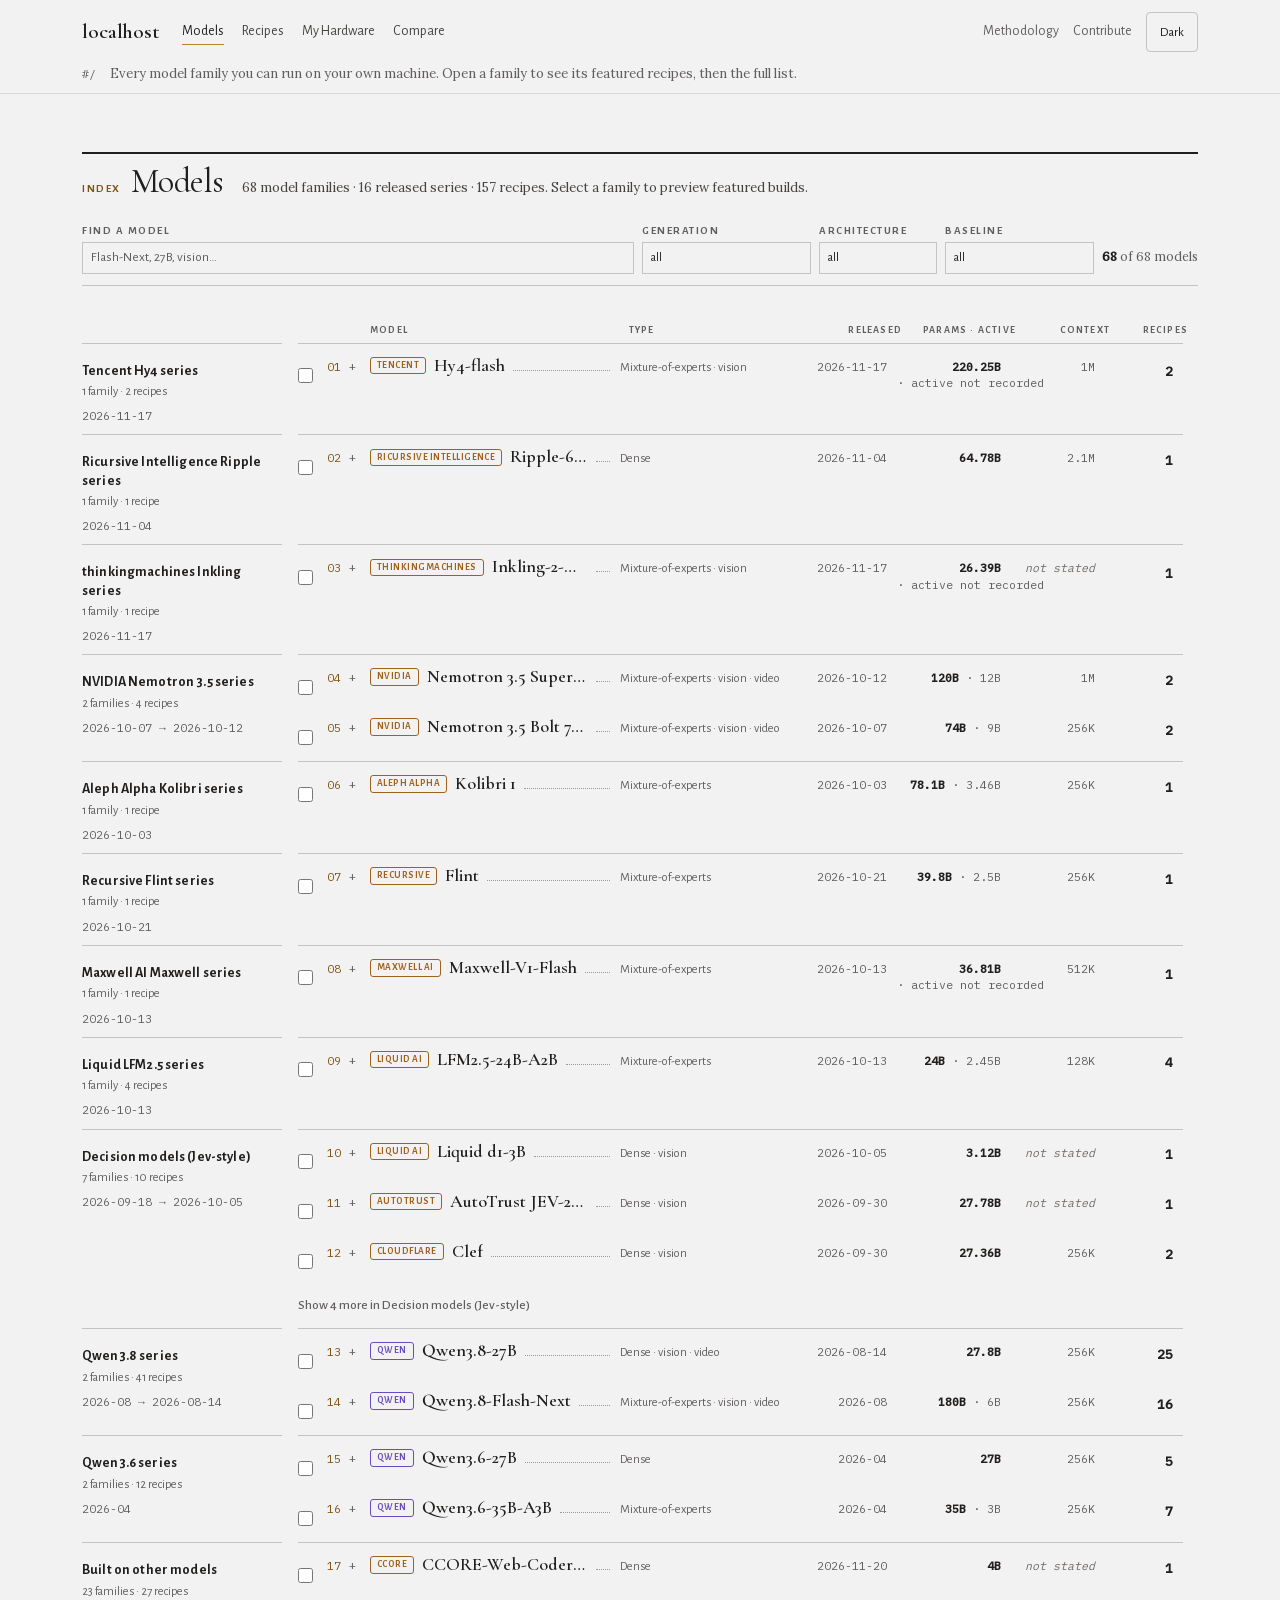
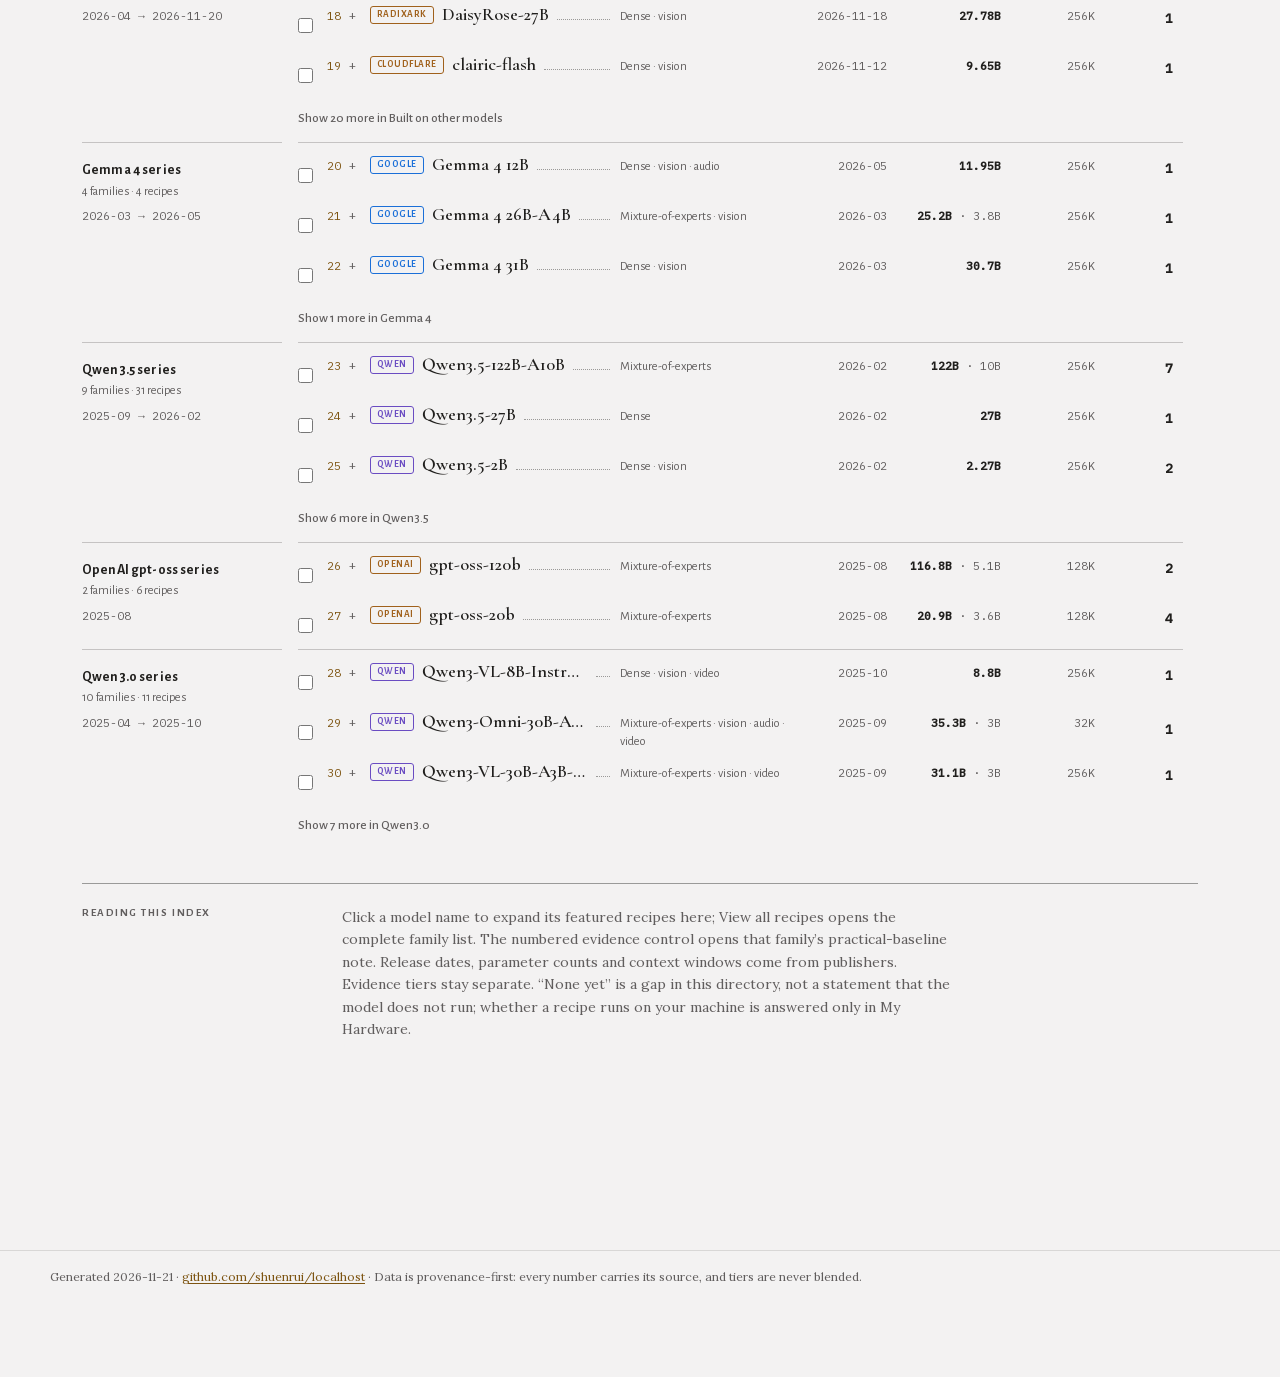
==== directory/site/index.html @ b74a9d15 "Radar intake 2026-11-21: +2 models, +2 untested recipes (facts from HF cards, commands verbatim)" ====
<!doctype html>
<html lang="en" class="no-js">
<head>
<meta charset="utf-8">
<meta name="viewport" content="width=device-width, initial-scale=1">
<script>document.documentElement.className = "js";</script>
<title>localhost: run open AI models on your own machine</title>
<link rel="icon" href="data:image/svg+xml,%3Csvg xmlns='http://www.w3.org/2000/svg' viewBox='0 0 32 32'%3E%3Crect width='32' height='32' rx='5' fill='%231c1c1c'/%3E%3Ctext x='16' y='23' font-size='19' text-anchor='middle' fill='%23c9a24a' font-family='Menlo,Consolas,monospace'%3E~%3C/text%3E%3C/svg%3E">
<meta property="og:type" content="website">
<meta property="og:url" content="https://local.innstance.app/">
<meta property="og:title" content="localhost: run open AI models on your own machine">
<meta property="og:description" content="Pick a model, see what hardware it needs, and copy a source-backed recipe to run it locally. Agents can use the localhost CLI.">
<meta name="twitter:card" content="summary">
<meta name="description" content="localhost: pick an open model, see its practical hardware floor, then follow a source-backed recipe to run it on your own machine. Agent-friendly CLI and JSON data.">
<style>
@font-face{font-family:'Cormorant Garamond';font-style:normal;font-weight:400 600;font-display:swap;src:url([data-uri]) format('woff2')}
@font-face{font-family:'Cormorant Garamond';font-style:italic;font-weight:400;font-display:swap;src:url([data-uri]) format('woff2')}
@font-face{font-family:'Lora';font-style:normal;font-weight:400 500;font-display:swap;src:url([data-uri]) format('woff2')}
@font-face{font-family:'Lora';font-style:italic;font-weight:400;font-display:swap;src:url([data-uri]) format('woff2')}
@font-face{font-family:'Alegreya Sans';font-style:normal;font-weight:400;font-display:swap;src:url([data-uri]) format('woff2')}
@font-face{font-family:'Alegreya Sans';font-style:normal;font-weight:500;font-display:swap;src:url([data-uri]) format('woff2')}
@font-face{font-family:'Alegreya Sans';font-style:normal;font-weight:700;font-display:swap;src:url([data-uri]) format('woff2')}
@font-face{font-family:'IBM Plex Mono';font-style:normal;font-weight:400;font-display:swap;src:url([data-uri]) format('woff2')}
@font-face{font-family:'IBM Plex Mono';font-style:normal;font-weight:500;font-display:swap;src:url([data-uri]) format('woff2')}
/* Qwen Local-Run Directory — design system.
   The signed-off System Sheet (docs: "Collation & Condition", rev. A): a warm
   editorial catalogue on a daylight-reading-room ground. Three type registers
   that never mix inside one role, colour applied as stroke rather than fill,
   and gold that marks structure but never quality — nothing here ranks.
   Token values are the sheet's, including its published contrast ratios. */

:root{
  /* grounds */
  --paper:#f3f2f2; --surface:#f3f2f2; --sunk:#eae9e9; --sunk-2:#e1dfdf;
  /* ink ramp — 14.7 / 8.8 / 5.8 / 4.7 : 1 on the ground */
  --ink:#201f1d; --ink-2:#454340; --ink-3:#605d5d; --ink-4:#6f6b67;
  /* rules are the ink at three strengths, never a separate grey */
  --rule:rgba(32,31,29,.13); --rule-2:rgba(32,31,29,.22); --rule-3:rgba(32,31,29,.42);

  /* gold is structural: --gold strokes and marks (3.0:1, chrome only),
     --sel is the same hue deep enough to set as text (6.0:1). */
  --gold:#b68235;
  --sel:#7d5411; --sel-bg:#f1e8d8; --sel-line:#b68235;
  /* the measured tier is ink, not green — shape carries the tier, not hue */
  --ok:#201f1d;  --ok-bg:#eae9e9;  --ok-line:rgba(32,31,29,.34);
  --est:#7d5411; --est-bg:#f1e8d8; --est-line:#c9a86a;
  /* flag = read this before you start. fault = actually broken. Distinct
     by texture first (pennant + double rule vs hatch + struck box), hue second. */
  --warn:#7a1f24;--warn-bg:#f6eae8;--warn-line:#d9b9b5;
  --bad:#8c3512; --bad-bg:#f6ece6; --bad-line:#dcb8a6;
  --flag:#7a1f24; --flag-bg:#f6eae8; --flag-line:#d9b9b5;
  /* the ink band: a printed association bar. Paper-white type on ink. */
  --band:#201f1d; --band-fg:#f3f2f2; --band-ink:#a09a92;

  --font-display:"Cormorant Garamond","Iowan Old Style",Baskerville,"Times New Roman",Times,serif;
  --font-body:Lora,"Iowan Old Style",Baskerville,"Times New Roman",Times,serif;
  --font-ui:"Alegreya Sans","Avenir Next",Avenir,"Segoe UI",Roboto,"Helvetica Neue",Arial,sans-serif;
  --font-mono:"IBM Plex Mono",ui-monospace,SFMono-Regular,"SF Mono",Menlo,"Cascadia Mono",Consolas,monospace;
  --maxw:1180px; --gut:32px; --rail-w:208px; --mi-rail:200px;
  --ctl-h:40px; --ctl-h-sm:32px;
  color-scheme:light;
}
@media (prefers-color-scheme:dark){
  :root:not([data-theme="light"]){
    --paper:#191715; --surface:#191715; --sunk:#26221e; --sunk-2:#2f2a25;
    --ink:#ede6da; --ink-2:#c9c1b4; --ink-3:#a59c8f; --ink-4:#8c8478;
    --rule:rgba(237,230,218,.14); --rule-2:rgba(237,230,218,.24); --rule-3:rgba(237,230,218,.42);
    --gold:#d8a75c;
    --sel:#d8a75c; --sel-bg:#2a2318; --sel-line:#8a6a34;
    --ok:#ede6da;  --ok-bg:#26221e;  --ok-line:rgba(237,230,218,.38);
    --est:#d8a75c; --est-bg:#2a2318; --est-line:#8a6a34;
    --warn:#e8a0a4;--warn-bg:#3a1a1b;--warn-line:#5f3236;
    --bad:#eb9a6c; --bad-bg:#372016;--bad-line:#5f3a28;
    --flag:#e8a0a4; --flag-bg:#3a1a1b; --flag-line:#5f3236;
    --band:#ede6da; --band-fg:#191715; --band-ink:#6f675c;
    color-scheme:dark;
  }
}
:root[data-theme="dark"]{
  --paper:#191715; --surface:#191715; --sunk:#26221e; --sunk-2:#2f2a25;
    --ink:#ede6da; --ink-2:#c9c1b4; --ink-3:#a59c8f; --ink-4:#8c8478;
    --rule:rgba(237,230,218,.14); --rule-2:rgba(237,230,218,.24); --rule-3:rgba(237,230,218,.42);
    --gold:#d8a75c;
    --sel:#d8a75c; --sel-bg:#2a2318; --sel-line:#8a6a34;
    --ok:#ede6da;  --ok-bg:#26221e;  --ok-line:rgba(237,230,218,.38);
    --est:#d8a75c; --est-bg:#2a2318; --est-line:#8a6a34;
    --warn:#e8a0a4;--warn-bg:#3a1a1b;--warn-line:#5f3236;
    --bad:#eb9a6c; --bad-bg:#372016;--bad-line:#5f3a28;
    --flag:#e8a0a4; --flag-bg:#3a1a1b; --flag-line:#5f3236;
    --band:#ede6da; --band-fg:#191715; --band-ink:#6f675c;
    color-scheme:dark;
}

*,*::before,*::after{box-sizing:border-box}
[hidden]{display:none!important}
html{-webkit-text-size-adjust:100%}
body{
  margin:0; background:var(--paper); color:var(--ink);
  font:400 15px/1.6 var(--font-body);
  overflow-x:hidden;
}
/* Figures set tabular; running prose keeps its text figures. Lora's tabular
   feature also widens word-spaces and punctuation, which loosens the prose. */
.num,.mono,.lbl,table,.dec-v,.kept-tok,.mi-rel,.mi-par,.mi-ctx,.toc-fig{
  font-variant-numeric:tabular-nums}
h1,h2,h3,h4,p,ul,ol,dl,dd,figure{margin:0}
ul,ol{padding:0;list-style:none}
a{color:var(--sel); text-underline-offset:2px}
a:hover{text-decoration-thickness:2px}
button{font:inherit;color:inherit}
:focus-visible{outline:2px solid var(--sel); outline-offset:2px; border-radius:0}
.sr{position:absolute;width:1px;height:1px;padding:0;margin:-1px;overflow:hidden;
  clip:rect(0 0 0 0);white-space:nowrap;border:0}
.skip{position:absolute;left:8px;top:-48px;z-index:60;background:var(--sunk);
  color:var(--ink);border:1px solid var(--rule-3);padding:10px 14px;
  font:400 13px var(--font-ui);transition:top .1s}
.skip:focus{top:8px}
@media (prefers-reduced-motion:reduce){
  *,*::before,*::after{animation-duration:.01ms!important;animation-iteration-count:1!important;
    transition-duration:.01ms!important;scroll-behavior:auto!important}
}

/* ---------- primitives ---------- */
.lbl{font:700 11px/1.35 var(--font-ui);letter-spacing:.14em;text-transform:uppercase;color:var(--ink-3)}
.lbl-g{color:var(--sel)}
.mono{font-family:var(--font-mono);font-size:12.5px;font-weight:450}
.na{color:var(--ink-4);font-style:italic}
.prose{max-width:68ch;color:var(--ink-2);font-size:16.5px;line-height:1.66}
/* The one rule that opens a sheet: a printed 2px ink rule, not a hairline. */
.rule-heavy{border-top:2px solid var(--ink)}
.num{font-variant-numeric:tabular-nums}
.g{color:var(--ink-3)}

.mark{display:inline-flex;align-items:center;gap:4px;white-space:nowrap;
  font-size:12px;font-weight:560;padding:1px 6px;border:1px solid;border-radius:0}
.m-ok{color:var(--ok);background:var(--ok-bg);border-color:var(--ok-line)}
.m-est{color:var(--est);background:var(--est-bg);border-color:var(--est-line)}
.m-warn{color:var(--warn);background:var(--warn-bg);border-color:var(--warn-line)}
.m-bad{color:var(--bad);background:var(--bad-bg);border-color:var(--bad-line)}
.m-none{color:var(--ink-3);background:var(--sunk);border-color:var(--rule-2)}
.m-sel{color:var(--sel);background:var(--sel-bg);border-color:var(--sel-line)}

.tag{display:inline-block;font-size:12px;color:var(--ink-2);background:var(--sunk);
  border:1px solid var(--rule);border-radius:0;padding:0 5px;white-space:nowrap}

/* ---------- masthead ---------- */
/* The sheet's chrome: serif wordmark, one nav group, a labelled theme button
   (never a bare glyph), and the mono route line that names where you are. */
.mast{position:sticky;top:0;z-index:30;background:var(--paper);
  border-bottom:1px solid var(--rule)}
.mast-bar{max-width:var(--maxw);margin:0 auto;padding:12px var(--gut);min-height:56px;
  display:flex;align-items:center;gap:22px}
.brand{display:flex;align-items:center;text-decoration:none;color:var(--ink);flex:none}
.brand-name{font:600 21px/1.1 var(--font-display);letter-spacing:-.005em}
.brand:hover .brand-name{text-decoration:underline;text-decoration-color:var(--gold);
  text-underline-offset:4px}
.tabs{display:flex;gap:18px;flex:none;flex-wrap:wrap}
.tab{display:inline-flex;align-items:center;gap:6px;padding:3px 0;
  text-decoration:none;color:var(--ink-2);font:400 14px/1.4 var(--font-ui);
  border-bottom:1px solid transparent}
.tab:hover{color:var(--ink);border-bottom-color:var(--rule-3)}
.tab[aria-current="page"]{color:var(--ink);border-bottom-color:var(--gold)}
.tab-n{font:500 11px/1 var(--font-mono);color:var(--sel);
  border:1px solid var(--sel-line);padding:2px 5px}
.mast-util{margin-left:auto;display:flex;align-items:center;gap:14px;flex:none}
.ulink{font:400 14px/1.4 var(--font-ui);color:var(--ink-3);text-decoration:none;
  border-bottom:1px solid transparent;padding:3px 0}
.ulink:hover{color:var(--ink);border-bottom-color:var(--rule-3)}
/* Colour theme: a named state, not a symbol. */
.icon-btn{display:inline-flex;align-items:center;justify-content:center;
  background:transparent;border:1px solid var(--rule-2);border-radius:4px;
  min-height:var(--ctl-h);padding:0 13px;cursor:pointer;
  font:400 13px/1 var(--font-ui);color:var(--ink)}
.icon-btn:hover{border-color:var(--gold);color:var(--sel)}
/* Information-mode control: two mutually-exclusive buttons, never a select
   or a tab -- see docs/builder-concerns-2026-09-16/lite-pro-content-contract.md
   section 3. State is shown by weight + fill, not colour alone. */
.mode-ctl{display:flex;border:1px solid var(--rule-2);border-radius:4px;overflow:hidden;flex:none}
/* display:flex above beats the UA's [hidden]{display:none}, so the attribute
   needs restating or hiding the control on mode-blind routes does nothing. */
.mode-ctl[hidden]{display:none}
.mode-btn{background:transparent;border:0;border-right:1px solid var(--rule-2);
  padding:0 14px;min-height:calc(var(--ctl-h) - 2px);font:400 13px/1 var(--font-ui);
  color:var(--ink-3);cursor:pointer}
.mode-btn:last-child{border-right:0}
.mode-btn:hover{color:var(--ink);background:var(--sunk)}
.mode-btn[aria-pressed="true"]{background:var(--ink);color:var(--paper);font-weight:500}
/* Route line: the shelf mark. The page's own caption rides beside it, quiet. */
.mast-sub{max-width:var(--maxw);margin:0 auto;padding:0 var(--gut) 9px;
  display:flex;align-items:baseline;gap:14px;
  font:400 11.5px/1.5 var(--font-mono);color:var(--ink-3)}
.mast-route{flex:none;white-space:nowrap}
.mast-note{min-width:0;overflow:hidden;text-overflow:ellipsis;white-space:nowrap;
  font:400 13px/1.5 var(--font-body);color:var(--ink-3)}
.mast-note:empty{display:none}
.mast-sub b{color:var(--ink-2);font-weight:500}

/* ---------- shell ---------- */
/* 1180 is the sheet's reading measure. The advanced index is a data table,
   not a page of prose, so it is allowed the room its columns actually need. */
body[data-route="directory"] .shell{max-width:1440px}
.shell{max-width:var(--maxw);margin:0 auto;padding:0 var(--gut);
  display:grid;grid-template-columns:var(--rail-w) minmax(0,1fr);gap:0 24px;align-items:start}
.main{min-width:0;padding:36px 0 150px}
.main:focus{outline:none}

/* ---------- family rail ---------- */
.rail[hidden]{display:none}
.rail{position:sticky;top:78px;max-height:calc(100vh - 96px);overflow:auto;
  padding:14px 0 40px;border-right:1px solid var(--rule);margin-right:-1px}
.rail-grp+.rail-grp{margin-top:16px}
.rail-grp>.lbl{display:block;padding:0 8px 5px}
.rail a,.rail button{display:flex;width:100%;gap:8px;align-items:baseline;
  text-align:left;background:none;border:0;cursor:pointer;
  padding:4px 8px;font-size:13px;color:var(--ink-2);text-decoration:none;border-left:2px solid transparent}
.rail a:hover,.rail button:hover{background:var(--sunk);color:var(--ink)}
.rail .rc{margin-left:auto;font:450 11.5px/1 var(--font-mono);color:var(--ink-4)}
.rail [aria-pressed="true"]{color:var(--sel);border-left-color:var(--sel);background:var(--sel-bg);font-weight:560}
.rail [data-spy="1"]{color:var(--ink);border-left-color:var(--rule-3);font-weight:560}

/* ---------- filter bar ---------- */
.bar{position:sticky;top:44px;z-index:20;background:var(--paper);
  padding:10px 0 8px;border-bottom:1px solid var(--rule-2)}
.bar-search{display:flex;gap:8px;align-items:center}
#q{flex:1;min-width:0;height:var(--ctl-h);padding:0 12px;font:400 14px var(--font-ui);
  color:var(--ink);background:transparent;border:1px solid var(--rule-2);border-radius:4px}
#q::placeholder{color:var(--ink-4)}
#q:hover{border-color:var(--rule-3)}
.filters{display:flex;flex-wrap:wrap;gap:6px;margin-top:8px;align-items:center}
.fsel{display:inline-flex;align-items:center;gap:7px;min-height:var(--ctl-h);padding:0 10px;
  background:transparent;border:1px solid var(--rule-2);border-radius:4px;
  font:400 13px var(--font-ui)}
.fsel>span{color:var(--ink-3);font:700 10px/1.3 var(--font-ui);
  letter-spacing:.12em;text-transform:uppercase}
.fsel select{border:0;background:none;font:inherit;color:var(--ink);
  max-width:140px;padding:0;cursor:pointer}
.fsel:hover{border-color:var(--rule-3)}
.fsel:focus-within{border-color:var(--gold)}
.fsel.on{border-color:var(--gold);background:var(--sel-bg)}
/* Native select chrome is replaced by an authored caret so the control reads
   as part of the sheet in both themes. */
select{-webkit-appearance:none;appearance:none;padding-right:17px;
  background-image:linear-gradient(45deg,transparent 50%,currentColor 50%),
    linear-gradient(135deg,currentColor 50%,transparent 50%);
  background-position:right 6px top 52%,right 1px top 52%;
  background-size:5px 5px,5px 5px;background-repeat:no-repeat}
/* Actions are outlined, never filled. The primary is an accent outline on
   transparent -- the sheet allows exactly one solid fill, the command block. */
.btn{display:inline-flex;align-items:center;justify-content:center;
  min-height:var(--ctl-h);padding:0 15px;background:transparent;
  border:1px solid var(--rule-2);border-radius:4px;
  font:400 13px/1 var(--font-ui);cursor:pointer;color:var(--ink)}
a.btn{text-decoration:none}
.btn:hover{border-color:var(--gold);color:var(--sel);background:var(--sel-bg)}
.btn:active{border-color:var(--sel)}
.btn.on{border-color:var(--gold);color:var(--sel);background:var(--sel-bg)}
.btn-p{border-color:var(--gold);color:var(--sel)}
.btn-p:hover{background:var(--sel-bg);color:var(--sel)}
.btn-sm{min-height:var(--ctl-h-sm);padding:0 11px;font-size:12.5px}
.btn:disabled{opacity:.45;cursor:not-allowed}
.btn:disabled:hover{border-color:var(--rule-2);color:var(--ink);background:transparent}
.bar-end{margin-left:auto;display:flex;gap:8px;align-items:center}
.count{font-size:12.5px;color:var(--ink-3);white-space:nowrap}
.count b{color:var(--ink);font-weight:620}

.adv{margin-top:8px;padding:12px;background:var(--sunk);border:1px solid var(--rule)}
.adv-grid{display:grid;grid-template-columns:repeat(auto-fill,minmax(212px,1fr));gap:10px 16px}
.adv-note{margin-top:10px;font-size:12px;color:var(--ink-3);max-width:68ch}
.fld{display:block}
.fld>.lbl{display:block;margin-bottom:3px}
.fld select,.fld input[type=text],.fld input[type=number]{width:100%;min-height:var(--ctl-h-sm);
  background:transparent;border:1px solid var(--rule-2);border-radius:4px;
  font:400 13px var(--font-ui);color:var(--ink);padding:0 9px}
.fld select:hover,.fld input[type=text]:hover,.fld input[type=number]:hover{border-color:var(--rule-3)}
.range{display:flex;gap:6px;align-items:center}
.range input{width:100%}

.chips{display:flex;flex-wrap:wrap;gap:5px;margin-top:8px}
.chip{display:inline-flex;align-items:center;gap:6px;height:24px;padding:0 4px 0 8px;
  font-size:12px;background:var(--sel-bg);color:var(--sel);
  border:1px solid var(--sel-line);border-radius:0;cursor:pointer}
.chip b{font-weight:620}
.chip:hover{background:var(--surface)}
.chip .x{font-size:13px;line-height:1}

.disclose{margin:12px 0 0;padding:10px 12px;background:var(--warn-bg);
  border:1px solid var(--warn-line);
  color:var(--warn);font-size:12.5px;max-width:78ch}
.disclose b{font-weight:620}

/* ---------- shelf ---------- */
.shelf{margin-top:26px;scroll-margin-top:118px}
.shelf-head{border-top:2px solid var(--rule-3);padding-top:10px}
.shelf-top{display:flex;align-items:baseline;gap:12px;flex-wrap:wrap}
.shelf-top h2{font:600 28px/1.1 var(--font-display);letter-spacing:-.01em}
.models-intro h1,.page h1,.model-preview-head h2,.model-page-baseline>h2{font-family:var(--font-display);font-weight:600;letter-spacing:-.01em}
.shelf-top h2 a{color:inherit;text-decoration:none}
.shelf-top h2 a:hover{text-decoration:underline}
.shelf-meta{margin-left:auto;font-size:12.5px;color:var(--ink-3);white-space:nowrap}
.shelf-meta b{color:var(--ink-2);font-weight:560}
.spec{display:flex;flex-wrap:wrap;gap:4px 26px;margin-top:9px}
.spec>div{min-width:0}
.spec .lbl{display:block}
.spec .v{font-size:13px;color:var(--ink);white-space:nowrap}
.spec .v.mono{font-size:12.5px}
.regr{margin-top:8px}
.regr>summary{cursor:pointer;font-size:12.5px;color:var(--warn);width:max-content}
.regr ul{margin-top:6px;padding-left:16px;list-style:disc;color:var(--ink-2);
  font-size:12.5px;max-width:68ch}
.regr li{margin:3px 0}

/* ---------- model-first home ---------- */
/* ---------- models-home hero: printed-contents reference (2026-09-12) ----- */
.mf-hero{
  position:relative;
  --hero-ground:#efece4;
  background:var(--hero-ground);
  margin:0 -20px;
  padding:20px 34px 18px;
  border-bottom:1px solid var(--rule-2);
}
@media (prefers-color-scheme:dark){ :root:not([data-theme="light"]) .mf-hero{--hero-ground:#1b1d21} }
:root[data-theme="dark"] .mf-hero{--hero-ground:#1b1d21}

.mf-eyebrow{
  display:flex;align-items:baseline;gap:56px;
  font:450 10.5px/1 var(--font-mono);letter-spacing:.2em;text-transform:uppercase;color:var(--ink-3);
}
.mf-eyebrow-end{margin-left:auto;letter-spacing:.12em}

.mf-body{
  display:grid;grid-template-columns:minmax(0,.85fr) minmax(0,1.5fr);
  gap:0 48px;margin-top:104px;
}
.mf-title{display:flex;gap:18px;align-items:baseline}
.mf-title h1{
  font:700 25px/1.12 var(--font-ui);letter-spacing:.01em;text-transform:uppercase;
  max-width:14ch;
}
.mf-n{
  font:450 11px/1.6 var(--font-mono);letter-spacing:.14em;color:var(--ink-3);
  flex:none;font-variant-numeric:tabular-nums;
}
.mf-lede p{
  max-width:62ch;color:var(--ink-2);font-size:13px;line-height:1.55;margin-bottom:18px;
}
.mf-index{border-top:1px solid var(--rule-2)}
.mf-index li{border-bottom:1px solid var(--rule-2)}
.mf-item{
  display:flex;align-items:baseline;gap:12px;width:100%;
  background:none;border:0;cursor:pointer;text-align:left;
  padding:9px 2px;color:var(--ink);
  font:450 11.5px/1.4 var(--font-mono);letter-spacing:.1em;text-transform:uppercase;
}
.mf-item:hover{background:rgb(0 0 0 / .035)}
:root[data-theme="dark"] .mf-item:hover{background:rgb(255 255 255 / .05)}
.mf-sep{color:var(--ink-4)}
.mf-name{font-weight:600;letter-spacing:.09em}
.mf-dots{flex:1;min-width:14px}
.mf-meta{color:var(--ink-3);letter-spacing:.08em;white-space:nowrap}
.mf-fig{
  width:3ch;text-align:right;font-variant-numeric:tabular-nums;color:var(--ink-2);
  flex:none;
}
.mf-item.is-on{color:var(--sel)}
.mf-item.is-on .mf-name,.mf-item.is-on .mf-fig,.mf-item.is-on .mf-meta{color:var(--sel)}
.mf-item.is-on .mf-n{color:var(--sel)}

.mf-foot{
  display:flex;justify-content:space-between;margin-top:26px;
  font:450 10px/1 var(--font-mono);letter-spacing:.16em;text-transform:uppercase;color:var(--ink-4);
}

@media (max-width:1179px){
  .mf-body{grid-template-columns:minmax(0,1fr);gap:22px;margin-top:64px}
  .mf-title h1{max-width:none}
}
@media (max-width:719px){
  .mf-hero{margin:0 -14px;padding:16px 14px 14px}
  .mf-eyebrow{gap:20px;font-size:9.5px;letter-spacing:.14em}
  .mf-eyebrow-end{flex-basis:100%;margin-left:0;margin-top:6px}
  .mf-body{margin-top:40px;gap:18px}
  .mf-title h1{font-size:21px}
  .mf-item{font-size:10.5px;letter-spacing:.07em;gap:8px;padding:11px 2px;min-height:44px;align-items:center}
  .mf-meta{display:none}
  .mf-foot{margin-top:18px;font-size:9px;letter-spacing:.1em}
}

/* ---------- the contents page ---------- */
.toc{margin-top:4px}
.toc-sec{
  display:block;padding:0 0 4px;border-top:1px solid var(--rule-2);
}
.toc-sec:first-child{border-top:0}
/* On the Models index the series title is a running head in the left column,
   level with the first row of its own chapter. */
.models-home .toc-sec{display:grid;grid-template-columns:var(--mi-rail) minmax(0,1fr);
  gap:0 16px;border-top:0;padding:0}
.models-home .toc{margin-top:0}
/* Each series is a dark association band that sticks to the top of the index. */
.toc-chapter{
  display:flex;align-items:baseline;justify-content:space-between;gap:12px;
  position:sticky;top:86px;z-index:2;
  background:var(--band);color:var(--band-fg);
  padding:7px 12px;
}
.toc-chapter h2{
  font:700 13px/1.3 var(--font-mono);letter-spacing:.12em;text-transform:uppercase;color:var(--band-fg);
}
.toc-cmeta{
  font:450 10px/1.4 var(--font-mono);letter-spacing:.1em;text-transform:uppercase;color:var(--band-ink);white-space:nowrap;
}
.toc-items{border-top:1px solid var(--rule-2)}
.toc-items>li{border-bottom:1px solid var(--rule)}
.toc-item{
  display:grid;grid-template-columns:auto auto minmax(0,1fr) auto;gap:0 10px;
  align-items:baseline;padding:6px 12px;text-decoration:none;color:var(--ink);
}
.toc-item:hover{background:rgb(0 0 0 / .035)}
:root[data-theme="dark"] .toc-item:hover{background:rgb(255 255 255 / .05)}
@media (prefers-color-scheme:dark){:root:not([data-theme="light"]) .toc-item:hover{background:rgb(255 255 255 / .05)}}
.toc-n{
  font:450 11px/1.7 var(--font-mono);letter-spacing:.08em;color:var(--ink-4);
  font-variant-numeric:tabular-nums;
}
.toc-sep{font:450 11px/1.7 var(--font-mono);color:var(--ink-4)}
.toc-main{min-width:0}
.toc-name{
  display:block;font:600 12.5px/1.45 var(--font-mono);letter-spacing:.07em;text-transform:uppercase;
  color:var(--ink);white-space:nowrap;overflow:hidden;text-overflow:ellipsis;
}
.toc-item:hover .toc-name{text-decoration:underline;text-underline-offset:3px}
/* Line two: concise inline metadata keeps its full recorded extent; the summary
   takes the remaining space and clamps to one line, never a multi-line block. */
.toc-sub{display:flex;align-items:baseline;gap:8px;min-width:0;margin-top:1px;flex-wrap:wrap}
.toc-meta{
  flex:0 1 auto;min-width:0;max-width:100%;overflow:hidden;text-overflow:ellipsis;white-space:nowrap;
  font:450 10px/1.5 var(--font-mono);letter-spacing:.06em;text-transform:uppercase;color:var(--ink-3);
}
.toc-intro{
  flex:1 1 12ch;min-width:0;font:400 12px/1.5 var(--font-body);color:var(--ink-3);
  white-space:nowrap;overflow:hidden;text-overflow:ellipsis;
}
.toc-fig{
  text-align:right;white-space:nowrap;font-variant-numeric:tabular-nums;align-self:center;
}
.toc-fig b{display:block;font:600 13px/1.15 var(--font-mono);color:var(--ink-2)}
.toc-fig small{
  display:block;margin-top:1px;
  font:450 8.5px/1.2 var(--font-mono);letter-spacing:.1em;text-transform:uppercase;color:var(--ink-4);
}
.toc-foot{
  display:flex;justify-content:space-between;gap:16px;margin-top:26px;padding-top:12px;
  border-top:1px solid var(--rule-2);
  font:450 10px/1.4 var(--font-mono);letter-spacing:.14em;text-transform:uppercase;color:var(--ink-4);
}
.mf-lede-2{margin-top:10px;color:var(--ink-3)!important;font-size:12.5px!important}

@media (max-width:1179px){
  .toc-chapter{position:static}
}
@media (max-width:719px){
  .toc-sec{padding:0 0 6px}
  .toc-chapter{padding:8px 12px}
  .toc-chapter h2{font-size:12px}
  .toc-item{grid-template-columns:auto auto minmax(0,1fr);gap:0 8px;padding:10px 12px;min-height:44px}
  .toc-fig{grid-column:3;text-align:left;margin-top:5px;display:flex;gap:5px;align-items:baseline}
  .toc-fig b{font-size:12px}
  .toc-fig small{margin-top:0}
  .toc-name{font-size:11.5px;letter-spacing:.05em}
  /* Narrow screens: metadata and the clamped summary each take their own line so
     the row stays readable and never overflows. */
  .toc-sub{display:block}
  .toc-meta{display:block;font-size:9.5px;letter-spacing:.04em}
  .toc-intro{display:block;font-size:11.5px;margin-top:1px}
  .toc-foot{flex-direction:column;gap:4px;font-size:9px}
}

.models-home{padding:22px 0 20px}
.models-intro{display:flex;align-items:end;gap:20px;border-bottom:2px solid var(--rule-3);padding-bottom:13px}
.models-intro h1{font:640 28px/1.1 var(--font-ui);letter-spacing:-.02em;white-space:nowrap}
.models-intro p{max-width:72ch;color:var(--ink-2);line-height:1.5}
.model-controls{display:grid;grid-template-columns:minmax(260px,1fr) auto auto auto auto;gap:8px;
  align-items:end;padding:11px 0;border-bottom:1px solid var(--rule-2)}
.model-controls label{display:block}
.model-controls .lbl{display:block;margin-bottom:3px}
.model-controls input,.model-controls select{height:32px;background:var(--surface);color:var(--ink);
  border:1px solid var(--rule-2);border-radius:0;padding:0 8px;font:400 12.5px var(--font-ui)}
.model-controls input{width:100%;font-size:13.5px}
.model-controls input::placeholder{color:var(--ink-3)}
.model-controls select{min-width:118px}
.model-controls input:focus,.model-controls select:focus{border-color:var(--sel)}
.model-count{align-self:center;margin-top:15px;color:var(--ink-3);font-size:12.5px;white-space:nowrap}
.model-count b{color:var(--ink);font-weight:620}
.model-master{display:grid;grid-template-columns:minmax(0,1fr) minmax(340px,430px);gap:28px;align-items:start}
.model-index{min-width:0}
.model-list-head,.model-row{display:grid;grid-template-columns:minmax(210px,1.25fr) 104px minmax(210px,1fr) 142px 34px;
  gap:10px;align-items:center}
.model-list-head{padding:10px 10px 6px;color:var(--ink-3);font:620 10.5px/1.35 var(--font-ui);
  letter-spacing:.07em;text-transform:uppercase;border-bottom:1px solid var(--rule-2)}
.model-list>li{border-bottom:1px solid var(--rule)}
.model-row{position:relative;width:100%;min-height:70px;padding:9px 10px;background:none;border:0;text-align:left;cursor:pointer}
.model-row:hover{background:var(--sunk)}
.model-row:active{transform:translateY(1px)}
.model-row.is-selected{background:var(--sel-bg)}
.model-row.is-selected::before{content:"";position:absolute;left:0;top:0;bottom:0;width:1px;background:var(--gold)}
.model-row>span{min-width:0}
.model-id,.model-context,.model-floor,.model-speed{display:flex;flex-direction:column;gap:2px}
.model-id strong{font-size:14px;font-weight:620;line-height:1.3;color:var(--ink)}
.model-id>span,.model-row small{font-size:11.5px;line-height:1.35;color:var(--ink-3)}
.model-context>span:not(.lbl),.model-floor>span:not(.lbl){font-size:12.5px;color:var(--ink);line-height:1.35}
.model-floor small{display:-webkit-box;-webkit-line-clamp:2;-webkit-box-orient:vertical;overflow:hidden}
.model-speed strong{font:600 18px/1.15 var(--font-ui);color:var(--ink)}
.model-speed strong small{font:400 11.5px/1 var(--font-ui);color:var(--ink-3)}
.model-open{justify-self:end;color:var(--sel);font-size:11.5px;font-weight:560}
.model-preview{position:sticky;top:86px;margin-top:12px;padding:15px 0 17px;background:var(--surface);
  border:0;border-top:2px solid var(--rule-3);max-height:calc(100vh - 104px);overflow:auto}
.model-preview-head h2{font:640 23px/1.18 var(--font-ui);letter-spacing:-.015em;margin-top:3px}
.model-preview-head p{margin-top:7px;color:var(--ink-2);font-size:13px;line-height:1.5}
.model-tags{display:flex;flex-wrap:wrap;gap:5px 12px;margin-top:9px;color:var(--ink-3);font-size:11.5px}
.baseline,.baseline-missing{margin-top:16px;border-top:1px solid var(--rule-2);padding-top:13px}
.baseline-title{display:flex;gap:10px;align-items:flex-start;justify-content:space-between}
.baseline-title h3{font:620 17px/1.3 var(--font-ui);margin-top:2px;max-width:25ch}
.baseline-why,.baseline-missing p{margin-top:7px;color:var(--ink-2);font-size:12.5px;line-height:1.5}
.baseline-missing h3{font:620 15px/1.3 var(--font-ui);color:var(--warn)}
.baseline-spec{display:grid;grid-template-columns:1fr 1fr;gap:10px 16px;margin-top:13px}
.baseline-spec>div{min-width:0}
.baseline-spec>div.wide{grid-column:1/-1;border-top:1px solid var(--rule);padding-top:9px}
.baseline-spec dt{font:620 10.5px/1.35 var(--font-ui);letter-spacing:.07em;text-transform:uppercase;color:var(--ink-3)}
.baseline-spec dd{margin-top:2px;font-size:12.5px;line-height:1.45;color:var(--ink);overflow-wrap:anywhere}
.baseline-speed{margin-top:14px;padding:11px 12px;background:var(--sunk);border:1px solid var(--rule)}
.speed-line{display:flex;align-items:baseline;gap:10px;margin-top:4px;flex-wrap:wrap}
.speed-line strong{font:640 25px/1.1 var(--font-ui);letter-spacing:-.015em}
.speed-line strong small{font:400 12px/1 var(--font-ui);color:var(--ink-3);letter-spacing:0}
.speed-line span{font-size:11.5px;color:var(--ink-3)}
.baseline-speed p{margin-top:5px;color:var(--ink-2);font-size:11.5px;line-height:1.45}
.baseline-speed a{display:inline-block;margin-top:5px;font-size:11.5px}
.baseline-trade{margin-top:14px}
.baseline-trade h3{font:620 13px/1.3 var(--font-ui)}
.baseline-trade ul{margin-top:5px;padding-left:16px;list-style:disc;color:var(--ink-2);font-size:12px;line-height:1.45}
.baseline-trade li+li{margin-top:4px}
.model-preview-actions{display:flex;gap:6px;flex-wrap:wrap;margin-top:16px;padding-top:12px;border-top:1px solid var(--rule-2)}
.model-preview-actions .btn{display:inline-flex;align-items:center;text-decoration:none;white-space:nowrap}
.model-page-baseline>.model-preview-head{display:none}
.model-page-baseline>h2{font:620 16px/1.3 var(--font-ui);margin-bottom:9px}
.model-page-baseline .model-preview-actions a:first-child{display:none}

/* ---------- compact featured builds on model-family pages ---------- */
.mi-family-featured{margin:0 0 14px 72px;padding:8px 13px 12px;border-bottom:1px solid var(--rule-2)}
.mi-family-featured .model-featured{margin-top:0}
.model-family-page>h1{margin:2px 0 0;font:620 30px/1.15 var(--font-display);letter-spacing:-.015em}
.model-featured{margin-top:15px}
.model-featured>h2{margin:0 0 7px;font:620 14px/1.3 var(--font-ui)}
.featured-table-scroll{overflow-x:auto;border-top:1px solid var(--rule-2);border-bottom:1px solid var(--rule-2)}
.featured-table{width:100%;border-collapse:collapse;table-layout:fixed}
.featured-table caption{position:absolute;width:1px;height:1px;padding:0;margin:-1px;overflow:hidden;clip:rect(0,0,0,0);white-space:nowrap;border:0}
.featured-table thead{color:var(--ink-3);font:620 9px/1.2 var(--font-ui);letter-spacing:.11em;text-transform:uppercase}
.featured-table th,.featured-table td{padding:7px 9px;text-align:left;vertical-align:middle;overflow-wrap:anywhere}
.featured-table thead th{border-bottom:1px solid var(--rule);font-weight:620}
.featured-table tbody tr+tr{border-top:1px solid var(--rule)}
.featured-table tbody th{width:29%;font-size:12px;font-weight:520}
.featured-table tbody th a{color:var(--ink);text-decoration:none}
.featured-table tbody th a:hover{text-decoration:underline;text-underline-offset:2px}
.featured-table tbody td{font-size:11.5px;line-height:1.3;color:var(--ink-2)}
.featured-table thead th:nth-child(2){width:12%}
.featured-table thead th:nth-child(3){width:21%}
.featured-table thead th:nth-child(4){width:17%}
.featured-table thead th:nth-child(5){width:10%}
.featured-table thead th:nth-child(6){width:11%}
.featured-verification{color:var(--ink);white-space:nowrap}
.featured-all{display:inline-flex;align-items:center;margin-top:11px;text-decoration:none}
.model-details{margin-top:22px;border-top:1px solid var(--rule-2);padding-top:11px}
.model-baseline-start{margin-top:16px;border-top:1px solid var(--rule-2);padding-top:14px}
.model-baseline-start .baseline-speed{margin-top:0}
.model-details>summary{cursor:pointer;font:560 12.5px/1.4 var(--font-ui);color:var(--ink-2)}
.model-details-body{padding-top:8px}
.model-details-body>.lede{max-width:82ch;margin:4px 0 14px}
.model-details-body>.psec{padding-left:0;padding-right:0}
@media(max-width:719px){
  .mi-family-featured{width:calc(100vw - 88px);max-width:calc(100vw - 88px);margin-left:56px;padding:6px 2px 10px}
  .model-family-page>h1{font-size:25px}
  .model-featured{margin-top:12px}
  .featured-table-scroll{overflow:visible;border:0}
  .featured-table,.featured-table tbody{display:block;width:100%}
  .featured-table thead{position:absolute;width:1px;height:1px;padding:0;margin:-1px;overflow:hidden;clip:rect(0,0,0,0);white-space:nowrap;border:0}
  .featured-table tbody tr{display:grid;grid-template-columns:repeat(2,minmax(0,1fr));gap:0 12px;border-top:1px solid var(--rule-2)}
  .featured-table tbody th{grid-column:1/-1;width:auto;padding:8px 2px 4px;font-size:12px}
  .featured-table tbody td{display:flex;justify-content:space-between;gap:8px;padding:3px 2px;font-size:10.5px}
  .featured-table tbody td::before{content:attr(data-label);flex:none;color:var(--ink-3);font:600 8px/1.4 var(--font-ui);letter-spacing:.06em;text-transform:uppercase}
  .featured-table tbody td:nth-child(3){grid-column:1/-1}
  .featured-table tbody td:nth-child(3)::before{min-width:37px}
  .featured-table tbody td:last-child{padding-bottom:8px}
  .model-details{margin-top:18px}
}

/* ---------- two-panel model navigator (#/) ---------- */
/* The homepage masthead collapses into one compact printed band. */
.mh-mast{padding:10px 34px}
.mh-mast-row{display:flex;align-items:baseline;gap:10px;flex-wrap:wrap}
.mh-mast-row .mf-n{font:450 11px/1.5 var(--font-mono);letter-spacing:.14em;color:var(--ink-3);font-variant-numeric:tabular-nums}
.mh-mast-row h1{font:700 16px/1.3 var(--font-ui);letter-spacing:.04em;text-transform:uppercase;color:var(--ink)}
.mh-mast-sep{color:var(--ink-4)}
.mh-mast-guide{font:400 13px/1.4 var(--font-body);color:var(--ink-2)}
.mh-mast-stat{margin-left:auto;font:450 10.5px/1.4 var(--font-mono);letter-spacing:.1em;text-transform:uppercase;color:var(--ink-3);white-space:nowrap}
/* True 50/50: the sticky evidence panel and the series index share the frame. */
.model-master.mh-split{grid-template-columns:minmax(0,1fr) minmax(0,1fr);gap:28px;margin-top:14px;align-items:start}
.mh-panel{min-width:0}
.mh-panel .model-preview{max-height:calc(100vh - 240px);min-height:420px}
.mh-index{min-width:0;position:sticky;top:86px;max-height:calc(100vh - 240px);min-height:420px;display:flex;flex-direction:column}
.mh-index-head{flex:none;display:flex;align-items:baseline;justify-content:space-between;gap:12px;
  border-bottom:2px solid var(--rule-3);padding-bottom:7px}
.mh-index-meta{color:var(--ink-3);font-size:12px;font-variant-numeric:tabular-nums;white-space:nowrap}
.mh-index .toc{margin-top:0;min-height:0;flex:1 1 auto;overflow:auto;scrollbar-gutter:stable}
.mh-index .toc-sec:first-child{border-top:0}
.mh-index .toc-chapter{top:0}
.mh-index .toc-foot{flex:none}
.toc-item{position:relative}
.toc-item.is-sel{background:var(--sel-bg)}
.toc-item.is-sel .toc-name,.toc-item.is-sel .toc-n,.toc-item.is-sel .toc-fig b{color:var(--sel)}
.toc-item.is-sel::before{content:"";position:absolute;left:0;top:0;bottom:0;width:2px;background:var(--sel)}
@media (max-width:1179px){
  .model-master.mh-split{grid-template-columns:minmax(0,1fr);gap:24px}
  .mh-panel .model-preview{position:static;max-height:none;min-height:0;margin-top:0}
  .mh-index{position:static;max-height:none;min-height:0;display:block}
  .mh-index .toc{overflow:visible}
  .mh-mast{padding:10px 20px}
}
@media (max-width:719px){
  .mh-panel{display:none}
  .model-master.mh-split{gap:0}
  .mh-mast{padding:10px 14px}
  .mh-mast-row{gap:8px}
  .mh-mast-row h1{font-size:15px}
  .mh-mast-guide,.mh-mast-stat{flex-basis:100%;margin-left:0}
}

/* ---------- signed-off Models index ---------- */
/* The head of a sheet: a 2px ink rule, the section word in gold, and the
   title in the display cut -- the bigger the type, the lighter it sets. */
.mi-band{display:flex;align-items:baseline;gap:18px;flex-wrap:wrap;
  border-top:2px solid var(--ink);padding:10px 0 14px}
.mi-band-title{display:flex;align-items:baseline;gap:10px;flex:none}
.mi-kicker{font:700 11px/1.3 var(--font-ui);letter-spacing:.14em;text-transform:uppercase;color:var(--sel)}
.mi-title{font:400 clamp(24px,3vw,34px)/1.04 var(--font-display);letter-spacing:-.015em}
.mi-intro{margin:0;color:var(--ink-2);font-size:13px;line-height:1.45}
/* The column words are printed once, at the head of the table, the way a
   contents page names its columns -- they do not follow the reader down. */
.mi-head{display:grid;grid-template-columns:var(--mi-rail) minmax(0,1fr);gap:0 16px;
  margin-top:14px;border-bottom:0;background:var(--paper)}
.mi-full{display:block!important}.mi-full .mh-index{position:static;max-height:none;min-height:0;display:block}.mi-scrollx{overflow-x:auto;overflow-y:visible}.mi-table{min-width:900px}
.mi-head-g,.mi-grid{display:grid;grid-template-columns:minmax(180px,1.45fr) minmax(155px,1fr) 92px 104px 84px 68px;gap:10px;align-items:center}
.mi-head-g{margin-left:72px;padding:10px 10px 6px 0;font:700 10px/1.3 var(--font-ui);
  letter-spacing:.12em;text-transform:uppercase;color:var(--ink-3)}
.mi-head-g .r{text-align:right}
/* Series rail: the running head of each chapter, set beside its rows. */
.mi-rail{padding:18px 0 10px;border-top:1px solid var(--rule-2);color:var(--ink-2)}
.mi-rail-t{font:700 14px/1.3 var(--font-ui);letter-spacing:.01em;color:var(--ink)}
.mi-rail-m{margin-top:3px;font:400 12.5px/1.4 var(--font-ui);color:var(--ink-3)}
.mi-rail-d{margin-top:8px;font:400 11.5px/1.4 var(--font-mono);color:var(--ink-3)}
.mi-fams{border-top:1px solid var(--rule-2);padding-top:6px}
.mi-fam{border-bottom:0}
/* One model, one line: number, sign, name, then a dot leader to the figures.
   Everything sits on a single baseline -- the sign never drops to its own row. */
.mi-row{display:grid;grid-template-columns:28px 44px minmax(0,1fr);align-items:baseline;min-width:0;padding:0}
.mi-cbx{width:16px;height:16px;margin:0 0 0 2px;accent-color:var(--gold);align-self:center}
.mi-caret{display:inline-flex;align-items:baseline;gap:7px;width:44px;min-height:var(--ctl-h);
  padding:0;background:none;border:1px solid transparent;border-radius:4px;
  color:var(--sel);cursor:pointer;font:400 11.5px/1 var(--font-mono)}
.mi-caret:hover{border-color:var(--sel-line);background:var(--sel-bg)}
.mi-num{font:400 11.5px/1 var(--font-mono);letter-spacing:.04em;color:var(--sel)}
.mi-glyph{font:400 12px/1 var(--font-mono);color:var(--ink-3)}
.mi-row>.toc-item{min-width:0;display:grid;grid-template-columns:minmax(180px,1.45fr) minmax(155px,1fr) 92px 104px 84px 68px;gap:10px;align-items:baseline;min-height:var(--ctl-h);padding:5px 10px 5px 0;color:var(--ink);text-decoration:none}
.mi-row>.toc-item:hover{background:rgb(0 0 0 / .035)}
:root[data-theme="dark"] .mi-row>.toc-item:hover{background:rgb(255 255 255 / .05)}
@media (prefers-color-scheme:dark){:root:not([data-theme="light"]) .mi-row>.toc-item:hover{background:rgb(255 255 255 / .05)}}
/* A ticked row is marked by its checkbox. It does not also gain a wash and a
   bar -- the sheet keeps large fills off the page. */
.mi-row>.toc-item.is-sel{background:transparent}
.mi-row>.toc-item.is-sel::before{display:none}
.mi-row>.toc-item.is-sel .mi-nm{text-decoration:underline;
  text-decoration-color:var(--gold);text-underline-offset:5px;text-decoration-thickness:1px}
.mi-cell{min-width:0;color:var(--ink-3);font:400 12.5px/1.4 var(--font-ui)}
.mi-name{display:flex;align-items:baseline;min-width:0;gap:8px}
.mi-nm{min-width:0;overflow:hidden;text-overflow:ellipsis;white-space:nowrap;font:600 18px/1.2 var(--font-display);color:var(--ink)}
.mi-leader{flex:1;border-bottom:1px dotted var(--rule-3);min-width:14px;margin-bottom:5px}
.mi-type{font:400 12.5px/1.4 var(--font-ui);color:var(--ink-3)}
.mi-rel,.mi-par,.mi-ctx,.toc-fig{text-align:right;font:400 11.5px/1.4 var(--font-mono);font-variant-numeric:tabular-nums}
.mi-par b,.toc-fig b{font-weight:600;color:var(--ink)}
.mi-act{color:var(--ink-3);white-space:nowrap}
.toc-fig small{position:absolute;width:1px;height:1px;overflow:hidden;clip:rect(0 0 0 0);white-space:nowrap}
.mi-fig-none{color:var(--ink-4);font:italic 11px/1.3 var(--font-body)}
.mi-mmeta{display:none}
/* An opened family. The column head is a printed association band -- solid
   ink, paper-white caps -- and the rows sit on the ground beneath it. */
.kept{margin:2px 0 18px 72px}
.kept-in{padding:0}
.kept-head,.kept-row{display:grid;grid-template-columns:1.6fr .8fr 1.25fr 1.25fr .7fr .7fr;gap:12px;align-items:start}
.kept-head{padding:7px 12px 6px;background:var(--band);color:var(--band-fg);
  font:700 10px/1.3 var(--font-ui);letter-spacing:.12em;text-transform:uppercase}
.kept-head .r{text-align:right}
.kept-who{display:flex;gap:10px;min-width:0}
.kept-av{display:inline-grid;place-items:center;flex:none;width:26px;height:26px;
  border:1px solid var(--rule-3);border-radius:50%;font:500 9.5px/1 var(--font-ui);
  letter-spacing:.04em;color:var(--ink-3)}
.kept-id{display:flex;flex-direction:column;min-width:0;gap:2px}
.kept-name{font:400 13px/1.35 var(--font-ui);color:var(--ink)}
.kept-rec,.kept-src{font:400 11.5px/1.35 var(--font-mono);overflow:hidden;text-overflow:ellipsis;white-space:nowrap}
.kept-rec{color:var(--sel)}.kept-src{color:var(--ink-3)}
.kept-row{padding:12px;border-bottom:1px solid var(--rule);font:400 12.5px/1.45 var(--font-ui);color:var(--ink-3)}
.kept-tok{text-align:right}
.kept-tok b{font:400 19px/1.1 var(--font-mono);color:var(--ink)}
.kept-tok small{font:400 11px/1 var(--font-mono);color:var(--ink-3);margin-left:3px}
.kept-cond{display:block;margin-top:3px;font:400 11px/1.4 var(--font-mono);color:var(--ink-3)}
.kept-note{padding:6px 12px;font:400 12.5px/1.5 var(--font-ui);border-bottom:1px solid var(--rule)}
.kept-note.is-fail{color:var(--bad)}.kept-note.is-flag{color:var(--flag)}
.kept-foot{margin-top:10px;padding:0 12px;font:400 12.5px/1.55 var(--font-ui);color:var(--ink-3)}
.kept-none{padding:12px 0;color:var(--ink-2);font-size:12px;line-height:1.5}.kept-links{margin-top:7px}
.mi-reading{display:grid;grid-template-columns:240px minmax(0,68ch);gap:20px;border-top:1px solid var(--rule-3);margin-top:34px;padding:22px 0 20px}
.mi-reading-k{font:700 11px/1.3 var(--font-ui);letter-spacing:.14em;text-transform:uppercase;color:var(--ink-3)}
.mi-reading p{color:var(--ink-3);font-size:14px;line-height:1.6}
.model-compare-bar{position:sticky;bottom:16px;z-index:4;display:flex;justify-content:space-between;gap:16px;align-items:center;margin:26px 0 0;padding:14px 18px;background:var(--band);color:var(--band-fg);box-shadow:0 2px 14px rgb(0 0 0 / .14)}
.model-compare-k{display:block;font:700 10px/1.3 var(--font-ui);letter-spacing:.14em;text-transform:uppercase;color:var(--gold)}
.model-compare-n{display:block;margin-top:4px;font:400 14px/1.35 var(--font-ui)}
.model-compare-note{display:block;margin-top:3px;font-size:12.5px;color:var(--band-ink)}
.model-compare-actions{display:flex;gap:10px;flex:none}
.model-compare-bar .btn{background:transparent;color:var(--band-fg);border-color:var(--band-ink)}
.model-compare-bar .btn:hover{border-color:var(--gold);color:var(--gold);background:transparent}
.model-compare-bar .btn-p{background:transparent;color:var(--gold);border-color:var(--gold)}
.model-compare-bar .btn-p:hover{background:transparent;color:var(--gold)}
@media (max-width:1179px){
  .mi-table{min-width:0}.mi-grid,.mi-row>.toc-item{grid-template-columns:minmax(160px,1.3fr) minmax(130px,1fr) 82px 94px 78px 62px}.kept{margin-left:64px}
}
@media (max-width:719px){
  .mi-table{min-width:0}
  .mi-band{gap:4px 12px;padding:9px 0 12px}.mi-band-title{gap:8px}.mi-title{font-size:28px}.mi-intro{flex-basis:100%;font-size:11px;line-height:1.35}
  .mi-head{display:none}.mi-rail{padding:11px 0 6px}.mi-row{grid-template-columns:24px 32px minmax(0,1fr);padding:9px 0}.mi-row>.toc-item{display:block;padding:3px 0}.mi-row>.toc-item .mi-type,.mi-row>.toc-item .mi-rel,.mi-row>.toc-item .mi-par,.mi-row>.toc-item .mi-ctx,.mi-row>.toc-item .toc-fig{display:none}.mi-nm{font-size:17px}.mi-mmeta{display:flex;flex-wrap:wrap;gap:5px 9px;margin-top:4px;font:450 9.5px/1.3 var(--font-mono);color:var(--ink-3)}.mm-t{color:var(--ink-2)}.mi-mmeta span:empty{display:none}
  .kept{margin-left:56px}.kept-head{display:none}.kept-row{grid-template-columns:1fr 1fr;gap:9px}.kept-who{grid-column:1/-1}.kept-tok{text-align:left}.kept-ctx,.kept-ver{text-align:left}.mi-reading{display:block}.mi-reading-k{margin-bottom:7px}.model-compare-bar{display:block;bottom:8px}.model-compare-actions{margin-top:8px}.model-compare-actions .btn{flex:1}
}

/* ---------- rows (desktop table) ---------- */
.rows{width:100%;border-collapse:collapse;margin-top:10px;table-layout:fixed}
.rows caption{text-align:left;position:absolute;width:1px;height:1px;overflow:hidden;clip:rect(0 0 0 0)}
.rows thead th{
  font:700 10px/1.35 var(--font-ui);letter-spacing:.12em;text-transform:uppercase;
  color:var(--ink-3);text-align:left;padding:0 8px 5px;border-bottom:1px solid var(--rule-2);
  font-weight:620}
.rows th.r,.rows td.r{text-align:right}
.c-sel{width:28px} .c-quant{width:86px} .c-eng{width:120px} .c-hw{width:134px}
.c-ready{width:90px} .c-dec{width:158px} .c-ev{width:68px} .c-upd{width:64px} .c-exp{width:28px}
.forkmark{font:400 11px/1 var(--font-ui);letter-spacing:.04em}
.rows th.c-ev{white-space:nowrap}
.ev-hd{display:block;font:620 8.5px/1 var(--font-ui);letter-spacing:.14em;color:var(--ink-4);margin-top:3px}
.rows tbody tr{border-bottom:1px solid var(--rule)}
.rows tbody tr:hover{background:var(--sunk)}
.rows tbody tr[data-row]{cursor:pointer}
.rows tbody tr[data-row] input,.rows tbody tr[data-row] button{cursor:auto}
.rows tbody tr[data-row] button:hover{cursor:pointer}
.rows td{padding:9px 8px;vertical-align:top;overflow-wrap:break-word;word-break:normal}
.rows td.c-art,.rows td.c-art .mono{overflow-wrap:anywhere}
.rows tbody tr:not(.det){height:1px}
.rows tr.sel-on{background:var(--sel-bg)}
.rows tr.sel-on:hover{background:var(--sel-bg)}
/* A row's state is carried by its checkbox and by the fault line in its own
   text. The edge keeps only a hairline, so the table stays a page of rules
   rather than a column of coloured tabs. */
.rows td.c-sel{position:relative}
tr.sel-on td.c-sel::before{content:"";position:absolute;left:0;top:0;bottom:0;width:1px;background:var(--gold)}
tr.fail td.c-sel::before{content:"";position:absolute;left:0;top:0;bottom:0;width:1px;background:var(--bad)}
.l1{font-size:14px;font-weight:560;line-height:1.35}
.l1.mono{font-weight:450;font-size:13px}
.l2{font-size:12.5px;color:var(--ink-3);line-height:1.35;margin-top:2px}
td .l2.clamp{display:-webkit-box;-webkit-line-clamp:2;-webkit-box-orient:vertical;overflow:hidden}
.l2 .warn{color:var(--warn)} .l2 .bad{color:var(--bad)}
.l2 .variant{color:var(--ink-2)}
.l2 .variant>i{font:620 9px/1 var(--font-ui);letter-spacing:.1em;text-transform:uppercase;
  color:var(--ink-4);font-style:normal;margin-right:5px}
.dec-v{font:600 19px/1.15 var(--font-ui);font-variant-numeric:tabular-nums;letter-spacing:-.01em}
.dec-u{font-size:11.5px;color:var(--ink-3);font-weight:400;margin-left:2px}
td.c-dec .l2{margin-top:1px}
.cbx{width:15px;height:15px;margin:2px 0 0;accent-color:var(--sel);cursor:pointer}
.exp-btn{width:24px;height:24px;background:none;border:1px solid transparent;border-radius:0;
  cursor:pointer;color:var(--ink-3);line-height:1;font-size:11px}
.exp-btn:hover{border-color:var(--rule-2);color:var(--ink)}
tr.open{background:var(--sunk)}

/* Evidence strip: four dimensions, four drawn dials. The filled fraction is
   the level, so the strip survives greyscale and never relies on hue alone. */
.ev{display:inline-flex;gap:6px;align-items:center;cursor:help;background:none;border:0;padding:4px 0}
.ev i{display:block;width:11px;height:11px;border:1.4px solid currentColor;border-radius:50%;
  font-style:normal;color:var(--ink-3);position:relative;overflow:hidden}
.ev i[data-lvl="full"]{background:currentColor}
.ev i[data-lvl="three"]{background:conic-gradient(currentColor 0 270deg,transparent 270deg)}
.ev i[data-lvl="half"]{background:conic-gradient(currentColor 0 180deg,transparent 180deg)}
.ev i[data-lvl="one"]{background:conic-gradient(currentColor 0 90deg,transparent 90deg)}
.ev i[data-lvl="empty"]{background:transparent;border-style:dotted}
.ev i[data-lvl="struck"]::after{content:"";position:absolute;inset:-2px;
  background:linear-gradient(45deg,transparent 43%,currentColor 43% 57%,transparent 57%)}
.ev .v-ok{color:var(--ok)} .ev .v-est{color:var(--est)}
.ev .v-none{color:var(--ink-4)} .ev .v-bad{color:var(--bad)}

/* A numbered entry. The sheet numbers its sections because the sequence is
   the argument -- no section may be reordered by relevance. */
.recipe-main>.psec{counter-reset:entry}
.recipe-main .sec{counter-increment:entry}
.recipe-main .sec>h2::before{content:counter(entry,decimal-leading-zero);
  display:block;margin-bottom:6px;font:400 12px/1 var(--font-mono);
  letter-spacing:.04em;color:var(--sel)}

/* detail panel */
tr.det>td{padding:0;border-bottom:1px solid var(--rule-2)}
.det-in{background:var(--surface);border-left:1px solid var(--rule-2);padding:16px 18px 18px}
.det-grid{display:grid;grid-template-columns:repeat(auto-fit,minmax(300px,1fr));gap:18px 26px}
.sec+.sec{margin-top:16px}
.sec>h2,.sec>h3{font:620 15px/1.3 var(--font-ui);margin-bottom:7px}
.sec>h2 .g,.sec>h3 .g{font-weight:400;font-size:12.5px}
.kv{display:grid;grid-template-columns:auto 1fr;gap:3px 14px;font-size:13px}
.kv dt{font:620 10.5px/1.5 var(--font-ui);letter-spacing:.07em;text-transform:uppercase;
  color:var(--ink-3);white-space:nowrap}
.kv dd{margin:0;color:var(--ink);min-width:0;overflow-wrap:anywhere}
/* The command block is the one solid fill in the system: ink ground, paper
   type, because it is the thing a reader lifts straight into a terminal. */
.cmd{display:flex;gap:12px;align-items:flex-start;background:var(--band);
  border:0;padding:13px 15px;margin:10px 0}
.cmd code{flex:1;min-width:0;font-family:var(--font-mono);font-size:13px;line-height:1.6;
  white-space:pre-wrap;overflow-wrap:anywhere;color:var(--band-fg)}
.copy{flex:none;min-height:var(--ctl-h-sm);padding:0 11px;font:400 12.5px/1 var(--font-ui);
  background:transparent;border:1px solid var(--band-ink);border-radius:4px;
  cursor:pointer;color:var(--band-fg)}
.copy:hover{border-color:var(--gold);color:var(--gold)}
.steps{counter-reset:s;margin:4px 0}
.steps>li{counter-increment:s;display:grid;grid-template-columns:22px 1fr;gap:8px;
  padding:3px 0;font-size:13px;align-items:start}
.steps>li::before{content:counter(s) ".";color:var(--ink-4);font:450 11.5px/1.7 var(--font-mono)}
.steps .do{color:var(--ink-2);line-height:1.5}
.notes{margin:0;padding-left:16px;list-style:disc;color:var(--ink-2);font-size:13px;max-width:68ch}
.notes li{margin:4px 0;line-height:1.5}
.notes.bad li::marker{color:var(--bad)}
.notes.warn li::marker{color:var(--warn)}
.mtab{width:100%;border-collapse:collapse;font-size:12.5px}
.mtab th{text-align:left;font:620 10.5px/1.4 var(--font-ui);letter-spacing:.07em;
  text-transform:uppercase;color:var(--ink-3);padding:0 8px 4px 0;border-bottom:1px solid var(--rule)}
.mtab td{padding:5px 8px 5px 0;border-bottom:1px solid var(--rule);vertical-align:top;color:var(--ink-2)}
.mtab td.v{font-variant-numeric:tabular-nums;color:var(--ink);font-weight:560;white-space:nowrap}
.mtab .tier{font:620 9.5px/1.4 var(--font-ui);letter-spacing:.08em;text-transform:uppercase}
.t-box{color:var(--ok)} .t-forum{color:var(--est)} .t-vendor{color:var(--ink-3)}
.tier-band{font:620 10.5px/1.4 var(--font-ui);letter-spacing:.07em;text-transform:uppercase;
  color:var(--ink-3);padding-top:9px}
.scrollx{overflow-x:auto}
.det-foot{display:flex;gap:8px;flex-wrap:wrap;margin-top:16px;padding-top:12px;
  border-top:1px solid var(--rule)}
.srcs{display:grid;gap:5px;font-size:12.5px}
.srcs a{overflow-wrap:anywhere}
.srck{font:620 9.5px/1.4 var(--font-ui);letter-spacing:.08em;text-transform:uppercase;
  color:var(--ink-3);margin-right:6px}

/* mobile rows */
.rows-m{margin-top:10px}
.rows-m>li{border-bottom:1px solid var(--rule);padding:10px 0 10px 11px;position:relative}
.rows-m>li[data-row]>.mrow-top{cursor:pointer}
.rows-m>li[data-row]>.mrow-top input,.rows-m>li[data-row]>.mrow-top button{cursor:auto}
.rows-m>li[data-row]>.mrow-top button:hover{cursor:pointer}
.rows-m>li.sel-on{background:var(--sel-bg)}
.rows-m>li.sel-on::before,.rows-m>li.fail::before{content:"";position:absolute;left:0;top:0;bottom:0;width:1px}
.rows-m>li.sel-on::before{background:var(--gold)}
.rows-m>li.fail::before{background:var(--bad)}
.mrow-top{display:flex;gap:9px;align-items:flex-start}
.mrow-body{flex:1;min-width:0}
.mrow-l{display:flex;flex-wrap:wrap;gap:3px 12px;margin-top:5px;font-size:12.5px;color:var(--ink-3)}
.mrow-l .lbl{margin-right:4px}
.mrow-dec{display:flex;align-items:baseline;gap:7px;margin-top:6px;flex-wrap:wrap}
.mrow-act{display:flex;gap:8px;align-items:center;margin-top:7px;flex-wrap:wrap}
.rows-m .det-in{margin-top:10px;padding:12px 12px 14px}

/* ---------- compare rail ---------- */
.crail{position:fixed;left:0;right:0;bottom:0;z-index:40;background:var(--surface);
  border-top:1px solid var(--rule-2);box-shadow:0 -1px 0 var(--rule);
  padding:10px 20px 11px;transform:translateY(8px);animation:rise .14s ease-out forwards}
@keyframes rise{to{transform:translateY(0)}}
.crail-in{max-width:var(--maxw);margin:0 auto;display:flex;gap:14px;align-items:flex-start;flex-wrap:wrap}
.crail-hd{font:620 10.5px/1.4 var(--font-ui);letter-spacing:.07em;text-transform:uppercase;
  color:var(--sel);flex:none;padding-top:4px}
.crail-items{display:flex;gap:8px;flex-wrap:wrap;flex:1;min-width:0}
.citem{display:flex;gap:8px;align-items:flex-start;min-width:170px;max-width:250px;
  border:1px solid var(--rule-2);padding:5px 7px}
.citem .cbody{min-width:0;flex:1}
.citem .cn{font-size:12.5px;font-weight:560;overflow:hidden;text-overflow:ellipsis;white-space:nowrap}
.citem .cs{font-size:11.5px;color:var(--ink-3);margin-top:1px}
.cx{flex:none;width:20px;height:20px;background:none;border:0;cursor:pointer;
  color:var(--ink-3);font-size:13px;line-height:1;border-radius:0}
.cx:hover{background:var(--sunk);color:var(--bad)}
.crail-end{display:flex;gap:8px;align-items:center;flex-wrap:wrap;margin-left:auto;min-width:0}
.crail-end .btn,.crail-end .btn-p{white-space:nowrap}
.crail-cmp{flex-basis:100%;font-size:12px;margin-top:2px;white-space:normal;align-items:flex-start}

/* ---------- compare workspace ---------- */
/* The section word above a title. The sheet sets it in the sans, in gold,
   at 11px/700/.14em -- it names which sheet you are on, like a running head. */
.eyebrow{font:700 11px/1.3 var(--font-ui);letter-spacing:.14em;
  text-transform:uppercase;color:var(--sel);margin:0}
.cmp-intro,.hw-intro{display:grid;grid-template-columns:minmax(180px,.42fr) minmax(0,1.58fr);
  gap:28px;border-top:2px solid var(--ink);padding:22px 0 30px;align-items:start}
.cmp-intro h1,.hw-intro h1{font:400 clamp(30px,4vw,44px)/1.04 var(--font-display);
  letter-spacing:-.015em;margin:8px 0 0;max-width:11ch}
.cmp-intro,.hw-intro{grid-template-rows:auto auto}
.cmp-intro>*,.hw-intro>*{grid-column:1}
.cmp-intro>.lede,.hw-intro>.lede{grid-column:2;grid-row:1/span 2;max-width:52ch;margin:0;
  color:var(--ink);font-size:16.5px;line-height:1.6;align-self:start}
.cmp-intro>h1,.hw-intro>h1{margin-top:8px}
.cmp-wrap{overflow-x:auto;margin-top:14px;border:1px solid var(--rule)}
.cmp{border-collapse:collapse;width:100%;min-width:640px;font-size:13px}
.cmp th,.cmp td{border-bottom:1px solid var(--rule);border-right:1px solid var(--rule);
  padding:7px 10px;vertical-align:top;text-align:left}
.cmp col.k{width:190px}
.cmp th.k{position:sticky;left:0;background:var(--paper);z-index:1;
  font:620 10.5px/1.4 var(--font-ui);letter-spacing:.07em;text-transform:uppercase;
  color:var(--ink-3);font-weight:620;white-space:normal}
.cmp thead th{background:var(--sunk);font-size:13px;font-weight:620;color:var(--ink);vertical-align:bottom}
.cmp thead th.k{background:var(--sunk)}
.cmp .cmp-meta{display:block;font:450 10.5px/1.35 var(--font-mono);color:var(--ink-3);margin-top:4px;text-align:left}
.cmp .cmp-meta b{font-weight:600;color:var(--ink-2);text-transform:uppercase;letter-spacing:.05em}
.cmp td.cmp-best{background:color-mix(in srgb,var(--sel) 9%,transparent)}
.cmp th.k{font-size:12px}
.cmp tr.grp th{background:var(--sunk-2);font:620 11px/1.4 var(--font-ui);letter-spacing:.08em;
  text-transform:uppercase;color:var(--ink-2);border-top:2px solid var(--rule-2)}
.cmp tr.grp th.k{background:var(--sunk-2)}
.cmp td .cond,.cmp th .cond{display:block;font-size:11.5px;color:var(--ink-3);margin-top:2px;font-weight:400}
.cmp .rowflag{font-size:11px;color:var(--warn);font-weight:560;display:block;margin-top:3px}
.cmp-key{display:flex;gap:14px;flex-wrap:wrap;margin-top:10px;font-size:12.5px;color:var(--ink-3)}
/* Comparability banners. The mark is drawn, never a unicode glyph, and the
   three states differ by mark geometry before they differ by hue. */
.banner{position:relative;margin-top:20px;border:1px solid;padding:13px 15px 13px 36px;max-width:88ch}
.banner h3{font:700 12px/1.3 var(--font-ui);letter-spacing:.08em;
  text-transform:uppercase;margin-bottom:7px}
.banner p{font:400 13px/1.55 var(--font-ui);max-width:68ch}
.banner ul{margin-top:7px;padding-left:16px;list-style:disc;font:400 13px/1.55 var(--font-ui)}
.banner li{margin:4px 0}
.banner::before{content:"";position:absolute;left:15px;top:16px;width:10px;height:10px;
  border:1.4px solid currentColor}
.b-ok::before{background:currentColor}
.b-warn::before{transform:rotate(45deg);
  background:linear-gradient(90deg,currentColor 50%,transparent 50%)}
.b-info::before{border-style:dotted}
.b-warn{background:var(--warn-bg);border-color:var(--warn-line);color:var(--warn)}
.b-ok{background:var(--sunk);border-color:var(--ok-line);color:var(--ink)}
.b-info{background:transparent;border-color:var(--rule-2);color:var(--ink-3)}

/* ---------- generic page ---------- */
/* Every page opens the same way: the 2px ink rule, the section word in gold,
   then the title in the display cut. Display sizes take the normal weight --
   the bigger the type sets, the lighter it sets. */
.page{padding:0 0 40px;max-width:none}
.page.wide{max-width:none}
.recipe-page{--recipe-main-track:minmax(0,1fr);--recipe-rail-track:minmax(0,300px);--recipe-column-gap:48px}
.page>.page-head{border-top:2px solid var(--ink);padding:22px 0 0}
.recipe-page>.page-head{padding-bottom:0}
.recipe-heading{display:grid;grid-template-columns:var(--recipe-main-track) var(--recipe-rail-track);
  gap:var(--recipe-column-gap);align-items:center;margin-top:10px}
.recipe-heading-copy{min-width:0}
.recipe-heading-copy>h1{margin:0;font:400 clamp(34px,5vw,52px)/1.04 var(--font-display);
  letter-spacing:-.015em;max-width:24ch}
.recipe-heading-copy>p.lede{margin-top:14px;font-size:17px;line-height:1.6;color:var(--ink);max-width:62ch}
.page-kicker{font:700 11px/1.3 var(--font-ui);letter-spacing:.14em;
  text-transform:uppercase;color:var(--sel)}
.page h1{margin-top:8px;font:400 clamp(30px,4vw,44px)/1.04 var(--font-display);
  letter-spacing:-.015em;max-width:22ch}
.recipe-page>.page-head>h1,.recipe-page>h1{margin-top:10px;
  font:400 clamp(34px,5vw,52px)/1.04 var(--font-display);letter-spacing:-.015em;max-width:24ch}
.page>p.lede,.page>.page-head>p.lede{margin-top:16px;font-size:17px;line-height:1.6;
  color:var(--ink);max-width:62ch}
.crumb{font:400 13px/1.5 var(--font-ui);color:var(--ink-3);margin-bottom:20px}
.crumb a{color:var(--ink-3)}
/* A numbered section: the sequence is the argument, so it carries a number. */
.psec{margin-top:40px;border-top:1px solid var(--rule-2);padding-top:18px}
.psec>h2{font:400 30px/1.15 var(--font-display);letter-spacing:-.01em;margin-bottom:14px}
.psec>h2 .g{font-family:var(--font-ui);font-weight:400;font-size:13px}
.psec-n{display:flex;align-items:baseline;gap:13px;margin-bottom:4px}
.psec-n i{font:400 12px/1 var(--font-mono);font-style:normal;color:var(--sel)}
.psec-n span{font:700 11px/1 var(--font-ui);letter-spacing:.14em;
  text-transform:uppercase;color:var(--ink-3)}
.psec h3{font:700 13px/1.3 var(--font-ui);letter-spacing:.06em;
  text-transform:uppercase;color:var(--ink-3);margin:20px 0 6px}
.psec p{margin:10px 0;max-width:68ch;color:var(--ink);line-height:1.66}
.psec p.tight{margin:3px 0}
.two{display:grid;grid-template-columns:repeat(auto-fit,minmax(290px,1fr));gap:16px 28px}

/* Recipe detail: the main column reads like a dossier; the rail keeps the
   measurement conditions and provenance visible while the title is in view. */
.recipe-layout{display:grid;grid-template-columns:var(--recipe-main-track) var(--recipe-rail-track);
  gap:var(--recipe-column-gap);align-items:start;margin-top:28px}
.recipe-main{min-width:0}
.recipe-rail{position:sticky;top:112px;border-top:2px solid var(--ink);padding-top:14px}
.recipe-rail section+section{border-top:1px solid var(--rule-2);margin-top:24px;padding-top:15px}
.recipe-rail h2{font:700 10.5px/1.35 var(--font-ui);letter-spacing:.14em;
  text-transform:uppercase;color:var(--sel);margin-bottom:11px}
.recipe-rail dl{display:grid;gap:8px}
.recipe-rail dt{font:700 10px/1.3 var(--font-ui);letter-spacing:.12em;text-transform:uppercase;color:var(--ink-3)}
.recipe-rail dd{margin:0;color:var(--ink);font:400 13px/1.5 var(--font-ui);overflow-wrap:anywhere}
.recipe-rail p{margin-top:12px;color:var(--ink-3);font:400 12.5px/1.55 var(--font-ui)}
/* The tier is carried by the drawn mark, not by a tinted first letter. */
.recipe-rail ul{display:grid;gap:9px;color:var(--ink-2);font:400 12.5px/1.45 var(--font-ui)}
/* The collation statement: the one place the product asserts identity.
   Change any part and it is a different record with a different id. */
.collation{display:grid;grid-template-columns:minmax(0,1fr);
  border-top:1px solid var(--rule-2);border-bottom:1px solid var(--rule-2);margin:0}
.collation>div{display:grid;grid-template-columns:minmax(88px,.42fr) minmax(0,1fr);gap:10px;
  align-items:start;padding:9px 0;border-bottom:1px solid var(--rule-2)}
.collation>div:last-child{border-bottom:0}
.collation>div:first-child{padding-left:0;border-left:0}
.collation dt{font:700 10.5px/1.3 var(--font-ui);letter-spacing:.12em;
  text-transform:uppercase;color:var(--ink-3);margin:2px 0 0}
.collation dd{margin:0;font:400 12.5px/1.5 var(--font-mono);color:var(--ink);overflow-wrap:anywhere}
.collation dd .q{color:var(--ink-3)}
.collation dd .f{color:var(--warn)}
.recipe-actions{margin-top:20px;padding:0 0 10px;border-bottom:0;display:flex;gap:12px;flex-wrap:wrap}
.recipe-actions .copy{min-height:var(--ctl-h);padding:0 15px;background:transparent;
  color:var(--sel);border:1px solid var(--gold);border-radius:4px;font:400 13px var(--font-ui)}
.recipe-actions .copy:hover{background:var(--sel-bg);color:var(--sel);border-color:var(--gold)}
.recipe-meta{display:flex;flex-wrap:wrap;gap:8px 22px;padding:16px 0 0;
  color:var(--ink-3);font:400 13px/1.5 var(--font-ui)}
.recipe-meta b{font:400 13px var(--font-ui);letter-spacing:0;text-transform:none;
  color:var(--ink-3);margin-right:4px}
.recipe-status{margin-top:0}

/* ---------- Lite/Pro recipe composer ---------------------------------- */
/* Lite renders as a reading copy: section titles move to the book serif,
   larger and warmer, the same voice as .prose. Pro stays in the humanist
   sans -- it reads as instrumentation, not narrative. This is the one
   typographic signal that tells a reader which mode they are in without
   relying on the mode control alone. */
.lite-copy .sec>h2,.lite-copy .sec>h3{font:400 24px/1.25 var(--font-display);letter-spacing:-.01em}
.pro-copy .sec>h2,.pro-copy .sec>h3{font:620 14px/1.3 var(--font-ui);letter-spacing:.01em}
.pro-copy .sec{padding-top:2px}
.dossier{margin-top:22px;padding-top:14px;border-top:1px solid var(--rule-2)}
.dossier-hd{display:flex;align-items:baseline;gap:8px;margin-bottom:13px}
.dossier-hd h2{font:700 11px/1.3 var(--font-ui);letter-spacing:.14em;text-transform:uppercase;color:var(--sel)}
.dossier-hd .g{font-size:11.5px}
.dossier .sec>h2,.dossier .sec>h3{font:620 13.5px/1.3 var(--font-ui);letter-spacing:.01em}

/* Evidence phrase -- the six literal phrases the content contract requires
   in place of a confidence badge. Serif italic, quote-adjacent but not a
   blockquote: it reports what was said about the evidence, in the source's
   own register. */
.coll-phrase{display:inline-block;font:italic 500 13px/1.4 var(--font-body);color:var(--ink-2);
  padding:2px 0}

/* Provenance marks. Four tiers told apart by SHAPE and FILL before colour,
   so the tier survives greyscale, 400% zoom and any colour-vision profile:
     box     solid square        measured here, under the published protocol
     forum   half-filled lozenge reported by a named community source
     vendor  split circle        claimed by the publisher, unverified
     none    dotted square       no source records it -- a complete answer
   A mark never travels alone: its tier word follows it in the sans. */
.pmark{display:inline-block;width:11px;height:11px;flex:none;
  vertical-align:-1px;margin-right:7px;border:1.4px solid currentColor;color:var(--ink-3)}
.pmark[data-tier="box"]{background:currentColor;color:var(--ok)}
.pmark[data-tier="forum"]{color:var(--est);transform:rotate(45deg);
  background:linear-gradient(90deg,currentColor 50%,transparent 50%)}
.pmark[data-tier="vendor"]{color:var(--ink-3);border-radius:50%;
  background:linear-gradient(90deg,currentColor 50%,transparent 50%)}
.pmark[data-tier="none"]{color:var(--ink-4);border-style:dotted;background:transparent}
.pkey{display:grid;gap:9px}
.pkey li{display:flex;align-items:baseline;font:400 12.5px/1.45 var(--font-ui);color:var(--ink-2)}

/* The same four marks as a strip beside a figure. Shape carries the tier;
   the fill level carries how complete the conditions were. */
.coll-rail{display:inline-flex;align-items:center;gap:5px;flex:none}
.coll-tick{width:9px;height:9px;border:1.4px solid currentColor;flex:none;color:var(--ink-3)}
.coll-tick[data-tier="box"]{color:var(--ok)}
.coll-tick[data-fill="full"][data-tier="box"]{background:currentColor}
.coll-tick[data-fill="half"][data-tier="box"]{background:linear-gradient(90deg,currentColor 50%,transparent 50%)}
.coll-tick[data-tier="forum"]{color:var(--est);transform:rotate(45deg)}
.coll-tick[data-fill="full"][data-tier="forum"]{background:currentColor}
.coll-tick[data-fill="half"][data-tier="forum"]{background:linear-gradient(90deg,currentColor 50%,transparent 50%)}
.coll-tick[data-tier="vendor"]{color:var(--ink-3);border-radius:50%}
.coll-tick[data-fill="full"][data-tier="vendor"]{background:currentColor}
.coll-tick[data-fill="half"][data-tier="vendor"]{background:linear-gradient(90deg,currentColor 50%,transparent 50%)}
.coll-tick[data-fill="none"]{background:transparent;border-style:dotted;color:var(--ink-4)}
.coll-note{margin-left:5px;font-size:11px;color:var(--ink-3)}

/* Technique card -- "how it seeks performance", the Uses/Designed to/
   Evidence here structure from the content contract section 4.5. */
.tech-card{border:0;border-top:1px solid var(--rule-2);padding:10px 0;margin-bottom:0;background:transparent}
.tech-card+.tech-card{margin-top:0}
.tech-card dt{font:620 10px/1.4 var(--font-ui);letter-spacing:.07em;text-transform:uppercase;color:var(--ink-3);margin-top:6px}
.tech-card dt:first-child{margin-top:0}
.tech-card dd{margin:1px 0 0;color:var(--ink-2);line-height:1.5;max-width:64ch}

/* A marginal flag: caveat-adjacent but not severity -- see --flag token. */
/* Flag -- read this before you start. Three signals so colour never carries
   it alone: a pennant mark, a double rule, and the oxblood. */
.flagnote{position:relative;border-left:4px double var(--flag);background:var(--flag-bg);
  color:var(--flag);padding:10px 13px 10px 30px;font:400 13px/1.55 var(--font-ui);
  margin:12px 0;max-width:64ch}
.flagnote::before{content:"";position:absolute;left:13px;top:13px;width:7px;height:9px;
  background:currentColor;clip-path:polygon(0 0,100% 0,100% 55%,0 40%,0 100%,0 100%)}
/* Fault -- actually broken. Distinct from the flag by texture, not hue:
   a hatched ground and a struck box. */
.faultnote{position:relative;border:1px solid var(--bad-line);color:var(--bad);
  padding:10px 13px 10px 30px;font:400 13px/1.55 var(--font-ui);margin:12px 0;max-width:64ch;
  background-color:var(--bad-bg);
  background-image:repeating-linear-gradient(45deg,var(--bad-line) 0 1px,transparent 1px 7px)}
.faultnote::before{content:"";position:absolute;left:13px;top:13px;width:9px;height:9px;
  border:1.4px solid currentColor;
  background:linear-gradient(45deg,transparent 44%,currentColor 44% 56%,transparent 56%)}

.rawjson{margin-top:10px}
.rawjson>summary{cursor:pointer;font-size:12.5px;color:var(--ink-2)}
.rawjson pre{margin-top:8px;background:var(--sunk);border:1px solid var(--rule);
  padding:11px;overflow:auto;max-height:460px;font:450 11.5px/1.55 var(--font-mono)}
.empty{padding:34px 0;max-width:68ch}
.empty h2{font:400 26px/1.2 var(--font-display);margin-bottom:10px}
.empty p{color:var(--ink-2);margin:6px 0}
.empty .acts{display:flex;gap:8px;flex-wrap:wrap;margin-top:12px}

/* ---------- my hardware ---------- */

.hw-chooser{margin:0;padding:0}
.hw-choice-head{display:flex;align-items:baseline;justify-content:space-between;gap:10px;
  padding-top:18px;margin-bottom:11px;border-top:1px solid var(--rule-2)}
.hw-memory-head{margin-top:22px}
.hw-chip-grid,.hw-memory-grid{display:flex;flex-wrap:wrap;gap:9px}
.hw-chip,.hw-memory{display:inline-flex;align-items:baseline;gap:8px;text-align:left;
  color:var(--ink);background:transparent;border:1px solid var(--rule-2);border-radius:4px;
  min-height:var(--ctl-h);padding:0 13px;cursor:pointer}
.hw-chip{flex-wrap:wrap;padding:8px 13px}
.hw-chip:hover,.hw-memory:hover{border-color:var(--gold);background:var(--sel-bg)}
.hw-chip.on,.hw-memory.on{border-color:var(--gold);background:transparent}
.hw-chip.on b,.hw-memory.on{color:var(--sel)}
.hw-chip b{font:600 16px/1.3 var(--font-display);font-weight:600}
.hw-chip span{color:var(--ink-3);font:400 11px/1.4 var(--font-mono)}
.hw-memory{justify-content:center;min-width:56px;font:400 13px/1 var(--font-mono)}
.hw-checkbar{display:grid;grid-template-columns:auto minmax(0,1fr) auto;align-items:baseline;
  gap:14px;margin:0 0 22px;padding:14px 0;border-top:2px solid var(--ink);
  border-bottom:1px solid var(--rule-2);background:transparent}
.hw-checkbar .eyebrow{color:var(--sel);font:700 10px/1.2 var(--font-ui);letter-spacing:.14em}
.hw-checkbar b{font:400 19px/1.25 var(--font-display);min-width:0;overflow:hidden;text-overflow:ellipsis;white-space:nowrap}
.hw-checkbar .g{font:400 12.5px/1.4 var(--font-ui);text-align:right}
.hw{display:grid;grid-template-columns:minmax(0,440px) minmax(0,1fr);gap:44px;padding:0 0 40px;align-items:start}
.hw-pane{position:sticky;top:112px;border:0;border-top:2px solid var(--ink);background:transparent;padding:16px 0}
.hw-modes{display:flex;flex-wrap:wrap;gap:10px;margin:22px 0 18px;padding-top:18px;border-top:1px solid var(--rule-2)}
.hw-modes .fld{flex:1;min-width:170px}
.hw-form{display:grid;gap:8px}
.hw-form.two-up{grid-template-columns:1fr 1fr;gap:8px 10px}
.hw-form.two-up .fld:first-child,.hw-form.two-up .fld:nth-child(2),.hw-form.two-up .fld:nth-child(3){grid-column:1 / -1}
.hw-form .fld input,.hw-form .fld select{width:100%}
.det-line{font-size:12px;color:var(--ink-3);margin-top:3px}
.det-res{margin-top:10px;font-size:12.5px;display:grid;gap:4px}
.det-res .row{display:grid;grid-template-columns:88px 1fr;gap:8px}
.privacy{margin-top:12px;padding:9px 10px;background:var(--sunk);border:1px solid var(--rule);
  font-size:11.5px;color:var(--ink-2);line-height:1.5}
.assump{display:flex;gap:8px;flex-wrap:wrap;align-items:flex-end;margin-top:10px;
  padding:11px 12px;background:var(--sunk);border:1px solid var(--rule)}
.grp-hd{display:flex;align-items:baseline;gap:10px;border-top:1px solid var(--rule-2);
  padding-top:11px;margin-top:20px;cursor:pointer;width:100%;background:none;border-left:0;border-right:0;border-bottom:0;text-align:left}
.grp-hd h2{font:400 22px/1.25 var(--font-display);letter-spacing:-.01em}
.grp-hd .n{margin-left:auto;font:600 13px/1 var(--font-mono);color:var(--ink-3)}
.res{border:0;border-top:1px solid var(--rule);background:transparent;
  padding:11px 0;margin-top:9px}
.res.v-ok{border-left-color:var(--ok)} .res.v-est{border-left-color:var(--est)}
.res.v-none{border-left-color:var(--rule-3)} .res.v-bad{border-left-color:var(--bad)}
.res-top{display:flex;gap:10px;align-items:flex-start;flex-wrap:wrap}
.res-top h3{font:600 17px/1.3 var(--font-display);flex:1;min-width:220px}
.res-top h3 a{color:inherit;text-decoration:none}
.res-top h3 a:hover{text-decoration:underline}
.verdict{margin-top:6px;font-size:13.5px;color:var(--ink);max-width:74ch;line-height:1.5}
.calc{margin-top:9px}
.calc>summary{cursor:pointer;font-size:12.5px;color:var(--ink-2);width:max-content}
.calc-tab{width:100%;border-collapse:collapse;margin-top:8px;font-size:12.5px;max-width:74ch}
.calc-tab th{text-align:left;font:620 10.5px/1.4 var(--font-ui);letter-spacing:.07em;
  text-transform:uppercase;color:var(--ink-3);padding:4px 10px 4px 0;white-space:nowrap;
  vertical-align:top;width:170px}
.calc-tab td{padding:4px 0;color:var(--ink-2);vertical-align:top}
.calc-tab td b{color:var(--ink);font-weight:600;font-variant-numeric:tabular-nums}
.calc-tab tr.tot th,.calc-tab tr.tot td{border-top:1px solid var(--rule-2);padding-top:6px}
.res-act{display:flex;gap:8px;align-items:center;margin-top:9px;flex-wrap:wrap}

/* ---------- popover ---------- */
.pop{position:fixed;z-index:60;max-width:320px;background:var(--surface);
  border:1px solid var(--rule-3);padding:9px 11px;font-size:12.5px;color:var(--ink-2);
  box-shadow:0 2px 8px rgb(0 0 0 / .10);line-height:1.5}
.pop b{color:var(--ink)}
.pop dl{display:grid;grid-template-columns:auto 1fr;gap:3px 10px;margin-top:5px}
.pop dt{font:620 10.5px/1.45 var(--font-ui);letter-spacing:.06em;text-transform:uppercase;color:var(--ink-3)}
.pop dd{margin:0}

.foot{border-top:1px solid var(--rule);margin-top:20px;padding:16px 20px 90px}
.foot p{max-width:var(--maxw);margin:0 auto;font-size:12px;color:var(--ink-3)}

/* ---------- responsive ---------- */
@media (max-width:1179px){
  :root{--rail-w:0px}
  .shell{grid-template-columns:minmax(0,1fr);gap:0}
  .rail{display:none}
  .c-quant,.c-hw,.c-ev,.c-upd{display:none}
  .hw{grid-template-columns:minmax(0,1fr);gap:18px}
  .hw-pane{position:static}
  .model-master{grid-template-columns:minmax(0,1fr) minmax(320px,390px);gap:18px}
  .model-list-head,.model-row{grid-template-columns:minmax(180px,1.2fr) minmax(190px,1fr) 120px 30px}
  .model-list-head span:nth-child(2),.model-context{display:none}
}
@media (max-width:899px){
  /* The mode control adds a fixed-width group to an already-tight masthead;
     the methodology/contribute text links are the first thing to give,
     same as the 719px rule below -- earlier here because 834px (a real
     tablet width) is not covered by that rule. */
  .mast-util .ulink{display:none}
  .models-intro{display:block}
  .models-intro p{margin-top:6px}
  .model-controls{grid-template-columns:1fr 1fr 1fr}
  .model-search{grid-column:1/-1}
  .model-count{margin-top:0;align-self:end;padding-bottom:6px}
  .model-master{grid-template-columns:minmax(0,1fr)}
  .model-preview{position:static;grid-row:1;max-height:none;margin-top:12px}
  .model-index{grid-row:2}
  .model-list-head,.model-row{grid-template-columns:minmax(190px,1.2fr) minmax(200px,1fr) 126px 30px}
}
@media (max-width:1079px){
  .recipe-heading,.recipe-layout{grid-template-columns:minmax(0,1fr);gap:18px}
  .recipe-heading{align-items:start}
  .recipe-layout{margin-top:18px}
  .collation{max-width:none}
}
@media (max-width:719px){
  .mast-bar{height:auto;flex-wrap:wrap;padding:7px 14px 0;gap:10px}
  .mast-util .ulink{display:none}
  .tabs{order:3;flex-basis:100%;border-top:1px solid var(--rule)}
  .tab{flex:1;justify-content:center;height:42px;padding:0 3px;font-size:12px;
    white-space:nowrap;letter-spacing:-.01em}
  .mast-sub{padding:0 14px 7px;font-size:12px}
  .shell{padding:0 14px}
  .bar{top:0;position:relative}
  .mast{position:static}
  .shelf-top h2{font-size:21px}
  .shelf{scroll-margin-top:12px}
  .filters{gap:5px}
  .fsel select{max-width:112px}
  .cbx{width:20px;height:20px}
  .exp-btn{width:34px;height:34px;font-size:13px}
  .btn{height:34px;padding:0 12px}
  .crail{padding:9px 14px 10px}
  .crail-items{display:none}
  .crail-end{width:100%;margin-left:0}
  .cmp col.k{width:150px}
  .page{padding:14px 0 30px}
  .recipe-layout{grid-template-columns:minmax(0,1fr);gap:22px;margin-top:14px}
  .recipe-heading{gap:12px}
  .recipe-heading-copy>h1{font-size:39px;max-width:15ch}
  .recipe-heading-copy>p.lede{margin-top:11px;font-size:15px}
  .recipe-rail{position:static;display:grid;grid-template-columns:1fr 1fr;gap:18px;border-top:1px solid var(--rule-2);padding-top:13px}
  .recipe-rail section+section{border-top:0;margin-top:0;padding-top:0}
  .recipe-actions .copy{width:100%}
  .det-grid{grid-template-columns:minmax(0,1fr)}
  .assump{padding:9px}
  .cmp-intro h1,.hw-intro h1{font-size:34px}
  .hw-chip-grid{grid-template-columns:1fr}
  .hw-checkbar{grid-template-columns:1fr;gap:4px;margin-top:14px}
  .hw-checkbar .g{text-align:left}
  .calc-tab th{width:auto;display:block;padding-bottom:0}
  .calc-tab td{display:block;padding-top:1px;padding-bottom:6px}
  /* label-above-value at narrow widths: a nowrap label column forces overflow */
  .kv{grid-template-columns:minmax(0,1fr);gap:0}
  .kv dt{white-space:normal;margin-top:7px}
  .kv dd{margin-bottom:2px}
  .det-res .row{grid-template-columns:minmax(0,1fr);gap:0}
  .cmp col.k{width:132px}
  .cmp th.k{font-size:9.5px}
  .models-home{padding-top:14px}
  .models-intro h1{font-size:24px;white-space:normal}
  .model-controls{grid-template-columns:1fr 1fr;gap:7px}
  .model-search{grid-column:1/-1}
  .model-controls select{width:100%;min-width:0}
  .model-controls label:nth-child(4){grid-column:1/-1}
  .model-count{grid-column:1/-1;padding:0}
  .model-preview{display:none}
  .model-index{grid-row:auto}
  .model-list-head{display:none}
  .model-row{grid-template-columns:minmax(0,1fr) auto;gap:8px;min-height:0;padding:12px 8px}
  .model-id{grid-column:1}
  .model-context{display:flex;grid-column:1}
  .model-floor{grid-column:1;margin-top:5px}
  .model-speed{grid-column:1;margin-top:5px}
  .model-open{grid-column:2;grid-row:1/-1;align-self:center}
  .model-page-baseline>.model-preview-head{display:none}
  .model-page-baseline .baseline-spec{grid-template-columns:minmax(0,1fr)}
  .model-page-baseline .baseline-spec>div.wide{grid-column:auto}
}
@media print{.mast,.rail,.bar,.crail,.foot{display:none}}

.qs-needs{margin:0 0 8px;color:var(--ink-2);font-size:13.5px;line-height:1.5}
.qs-needs b{font-weight:600;color:var(--ink)}
.qs-note,.qs-lead{margin:8px 0;color:var(--ink-2);font-size:13.5px;line-height:1.5}
.qs-install{margin:6px 0 12px;border-left:2px solid var(--rule-2);padding:2px 0 2px 12px}
.qs-install>summary{cursor:pointer;min-height:var(--ctl-h);display:flex;align-items:center;font:600 13.5px/1.4 var(--font-ui);color:var(--ink)}
.baseline-qs{margin-top:14px}
.baseline-qs .steps{margin:6px 0}
.baseline-qs .btn{margin-top:6px}
.qs-new{margin:0 0 6px;color:var(--ink);font-size:14px;line-height:1.5}

/* Models index: maker badge and the per-series "Show N more" toggle */
.mi-maker{flex:none;align-self:center;font:650 9.5px/1 var(--font-ui);letter-spacing:.05em;text-transform:uppercase;
  padding:3px 6px;border-radius:3px;border:1px solid currentColor;white-space:nowrap}
.mk-qwen{color:#6a4cc2}
.mk-google{color:#1a6fd8}
.mk-other{color:#a0611c}
:root[data-theme="dark"] .mk-qwen{color:#b39cf5}
:root[data-theme="dark"] .mk-google{color:#7fb2f7}
:root[data-theme="dark"] .mk-other{color:#e0a45c}
@media (prefers-color-scheme:dark){
  :root:not([data-theme="light"]) .mk-qwen{color:#b39cf5}
  :root:not([data-theme="light"]) .mk-google{color:#7fb2f7}
  :root:not([data-theme="light"]) .mk-other{color:#e0a45c}
}
.mi-more{list-style:none;padding:6px 0 10px}
.mi-more-btn{background:none;border:0;padding:4px 0;min-height:0;
  font:500 13px/1.3 var(--font-ui);color:var(--ink-3);cursor:pointer}
.mi-more-btn:hover{color:var(--ink);text-decoration:underline;text-underline-offset:3px}
.mi-more-btn:focus-visible{outline:2px solid var(--gold);outline-offset:2px}

.js #agent-brief{display:none}
#agent-brief{max-width:72ch;padding:24px;font:15px/1.6 system-ui,sans-serif}
</style>
</head>
<body>
<a class="skip" href="#main">Skip to content</a>

<header class="mast" role="banner">
  <div class="mast-bar">
    <a class="brand" href="#/" aria-label="localhost, home">
      <span class="brand-name">localhost</span>
    </a>
    <nav class="tabs" id="tabs" aria-label="Primary">
      <a class="tab" data-route="models-home" href="#/">Models</a>
      <a class="tab" data-route="directory" href="#/recipes">Recipes</a>
      <a class="tab" data-route="hardware" href="#/hardware">My Hardware</a>
      <a class="tab" data-route="compare" href="#/compare">Compare<span class="tab-n" id="tab-compare-n" hidden></span></a>
    </nav>
    <div class="mast-util">
      <a class="ulink" href="#/methodology">Methodology</a>
      <a class="ulink" href="#/contribute">Contribute</a>
      <div class="mode-ctl" role="group" aria-label="Information mode">
        <button type="button" id="mode-lite" class="mode-btn" aria-pressed="true">Lite</button>
        <button type="button" id="mode-pro" class="mode-btn" aria-pressed="false">Pro</button>
      </div>
      <button type="button" id="theme" class="icon-btn" aria-label="Switch colour theme"><span id="theme-label">Dark</span></button>
    </div>
  </div>
  <p class="mast-sub"><span class="mast-route" id="mast-route"></span><span class="mast-note" id="mast-note"></span></p>
</header>

<div class="shell" id="shell">
  <aside class="rail" id="rail" aria-label="Model family index"></aside>
  <main id="main" class="main" tabindex="-1">
<section id="agent-brief">
<h1>localhost: run open AI models on your own machine</h1>
<p>A directory of 157 source-backed recipes for running 68 open model families locally. Each recipe gives the hardware it ran on, the memory it needs, measured speed with its source, and the exact commands. This page is an app; the text below is for readers that do not run JavaScript.</p>
<h2>For AI agents</h2>
<ul>
<li>Use the CLI: <code>pip install "git+https://github.com/shuenrui/localhost.git#subdirectory=cli"</code>, then <code>localhost detect --json</code>, <code>localhost fit --json</code>, <code>localhost guide &lt;recipe-id&gt; --json</code>, <code>localhost check --json</code>, <code>localhost connect opencode --json</code>.</li>
<li>Read the agent guide: <a href="https://raw.githubusercontent.com/shuenrui/localhost/main/llms.txt">llms.txt</a>.</li>
<li>Per-recipe JSON is linked below. The whole dataset is also embedded in this page as <code>&lt;script id="data" type="application/json"&gt;</code>.</li>
<li>Rules: copy only steps marked as commands (<code>"kind": "cmd"</code>), verbatim. Never invent commands. Say when the directory records nothing.</li>
</ul>
<h2>Recipes by model</h2>
<ul><li><b>Gemma 4 31B</b> (1 recipes)<ul><li>Gemma 4 31B via Ollama (default tag): <code>gemma4-31b-ollama</code>, needs 22 GB, engine ollama. JSON: <a href="https://raw.githubusercontent.com/shuenrui/localhost/main/directory/data/setups/gemma4-31b-ollama.json">gemma4-31b-ollama.json</a></li></ul></li><li><b>Gemma 4 26B-A4B</b> (1 recipes)<ul><li>Gemma 4 26B-A4B via Ollama (default tag): <code>gemma4-26b-a4b-ollama</code>, needs 20 GB, engine ollama. JSON: <a href="https://raw.githubusercontent.com/shuenrui/localhost/main/directory/data/setups/gemma4-26b-a4b-ollama.json">gemma4-26b-a4b-ollama.json</a></li></ul></li><li><b>Gemma 4 12B</b> (1 recipes)<ul><li>Gemma 4 12B unsloth GGUF on llama.cpp (12 GB card or Mac): <code>gemma4-12b-unsloth-gguf-llamacpp</code>, needs 9 GB, engine llama-cpp. JSON: <a href="https://raw.githubusercontent.com/shuenrui/localhost/main/directory/data/setups/gemma4-12b-unsloth-gguf-llamacpp.json">gemma4-12b-unsloth-gguf-llamacpp.json</a></li></ul></li><li><b>Gemma 4 E4B</b> (1 recipes)<ul><li>Gemma 4 E4B via Ollama (default tag): <code>gemma4-e4b-ollama</code>, needs 10 GB, engine ollama. JSON: <a href="https://raw.githubusercontent.com/shuenrui/localhost/main/directory/data/setups/gemma4-e4b-ollama.json">gemma4-e4b-ollama.json</a></li></ul></li><li><b>Qwen3.8-Flash-Next</b> (16 recipes)<ul><li>Qwen3.8-Flash-Next AD-IQ4_XS — AtomicChat on an M5 Max 64GB Mac: <code>qwen38-flash-next-atomicchat-gguf-llamacpp-mac64</code>, needs 43.1 GB, engine llama-cpp. JSON: <a href="https://raw.githubusercontent.com/shuenrui/localhost/main/directory/data/setups/qwen38-flash-next-atomicchat-gguf-llamacpp-mac64.json">qwen38-flash-next-atomicchat-gguf-llamacpp-mac64.json</a></li><li>Qwen3.8-Flash-Next 180B — azampatti SGLang build: <code>qwen38-flash-next-azampatti-sglang-spark</code>, needs 110 GB, engine sglang. JSON: <a href="https://raw.githubusercontent.com/shuenrui/localhost/main/directory/data/setups/qwen38-flash-next-azampatti-sglang-spark.json">qwen38-flash-next-azampatti-sglang-spark.json</a></li><li>Qwen3.8-Flash-Next 180B — blazux vLLM hybrid mmap build: <code>qwen38-flash-next-blazux-vllm-hybrid-spark</code>, needs 76 GB, engine vllm. JSON: <a href="https://raw.githubusercontent.com/shuenrui/localhost/main/directory/data/setups/qwen38-flash-next-blazux-vllm-hybrid-spark.json">qwen38-flash-next-blazux-vllm-hybrid-spark.json</a></li><li>Qwen3.8-Flash-Next NVFP4 — hasso5703 SGLang lane with prefix caching: <code>qwen38-flash-next-hasso-nvfp4-mtp-sglang-spark</code>, needs 110 GB, engine sglang. JSON: <a href="https://raw.githubusercontent.com/shuenrui/localhost/main/directory/data/setups/qwen38-flash-next-hasso-nvfp4-mtp-sglang-spark.json">qwen38-flash-next-hasso-nvfp4-mtp-sglang-spark.json</a></li><li>Qwen3.8-Flash-Next on oMLX: 8 concurrent 252K slots on a 128 GB Mac: <code>qwen38-flash-next-hudsonwa-omlx-8slot-mac</code>, needs 102 GB, engine mlx-lm. JSON: <a href="https://raw.githubusercontent.com/shuenrui/localhost/main/directory/data/setups/qwen38-flash-next-hudsonwa-omlx-8slot-mac.json">qwen38-flash-next-hudsonwa-omlx-8slot-mac.json</a></li><li>Qwen3.8-Flash-Next GSQ-RCO IQ3_XXS (47 GB resident) on llama.cpp: <code>qwen38-flash-next-ista-gsq-rco-iq3xxs-llamacpp</code>, needs 50 GB, engine llama-cpp. JSON: <a href="https://raw.githubusercontent.com/shuenrui/localhost/main/directory/data/setups/qwen38-flash-next-ista-gsq-rco-iq3xxs-llamacpp.json">qwen38-flash-next-ista-gsq-rco-iq3xxs-llamacpp.json</a></li><li>Qwen3.8-Flash-Next 180B — Mia&#x27;s single-Spark vLLM build: <code>qwen38-flash-next-mia-vllm-spark</code>, needs 99 GB, engine vllm. JSON: <a href="https://raw.githubusercontent.com/shuenrui/localhost/main/directory/data/setups/qwen38-flash-next-mia-vllm-spark.json">qwen38-flash-next-mia-vllm-spark.json</a></li><li>Qwen3.8-Flash-Next NVFP4 — 2x DGX Spark vLLM (TP2 + MTP-3): <code>qwen38-flash-next-nvidia-nvfp4-vllm-2x-spark</code>, needs 64 GB, engine vllm. JSON: <a href="https://raw.githubusercontent.com/shuenrui/localhost/main/directory/data/setups/qwen38-flash-next-nvidia-nvfp4-vllm-2x-spark.json">qwen38-flash-next-nvidia-nvfp4-vllm-2x-spark.json</a></li><li>Qwen3.8-Flash-Next on PipeNetwork&#x27;s MLX runtime with streaming quantization: <code>qwen38-flash-next-pipenetwork-mlx-streaming-quant-mac</code>, needs 110 GB, engine mlx-lm. JSON: <a href="https://raw.githubusercontent.com/shuenrui/localhost/main/directory/data/setups/qwen38-flash-next-pipenetwork-mlx-streaming-quant-mac.json">qwen38-flash-next-pipenetwork-mlx-streaming-quant-mac.json</a></li><li>Qwen3.8 Flash-Next NVFP4 on one RTX PRO 6000: SGLang-derived &#x27;Pennyroyal&#x27; runtime: <code>qwen38-flash-next-radixark-nvfp4-sglang-pennyroyal-rtx-pro-6000</code>, needs None GB, engine sglang. JSON: <a href="https://raw.githubusercontent.com/shuenrui/localhost/main/directory/data/setups/qwen38-flash-next-radixark-nvfp4-sglang-pennyroyal-rtx-pro-6000.json">qwen38-flash-next-radixark-nvfp4-sglang-pennyroyal-rtx-pro-6000.json</a></li><li>Qwen3.8-Flash-Next UD-IQ4_XS — Strix Halo llama.cpp + native MTP: <code>qwen38-flash-next-strix-halo-llamacpp-mtp</code>, needs 100 GB, engine llama-cpp. JSON: <a href="https://raw.githubusercontent.com/shuenrui/localhost/main/directory/data/setups/qwen38-flash-next-strix-halo-llamacpp-mtp.json">qwen38-flash-next-strix-halo-llamacpp-mtp.json</a></li><li>Qwen3.8-Flash-Next 180B — unsloth GGUF UD-IQ1_S (smallest usable): <code>qwen38-flash-next-unsloth-gguf-iq1s</code>, needs 72 GB, engine llama-cpp. JSON: <a href="https://raw.githubusercontent.com/shuenrui/localhost/main/directory/data/setups/qwen38-flash-next-unsloth-gguf-iq1s.json">qwen38-flash-next-unsloth-gguf-iq1s.json</a></li><li>Qwen3.8-Flash-Next 180B — one RTX 4090 + DDR4, full CPU-MoE offload (-cmoe) to 250k context: <code>qwen38-flash-next-unsloth-gguf-llamacpp-4090-cmoe</code>, needs 110 GB, engine llama-cpp. JSON: <a href="https://raw.githubusercontent.com/shuenrui/localhost/main/directory/data/setups/qwen38-flash-next-unsloth-gguf-llamacpp-4090-cmoe.json">qwen38-flash-next-unsloth-gguf-llamacpp-4090-cmoe.json</a></li><li>Qwen3.8-Flash-Next 180B — unsloth UD-Q4_K_XL on one RTX 4090 (hybrid MoE offload): <code>qwen38-flash-next-unsloth-gguf-llamacpp-4090-hybrid</code>, needs 110 GB, engine llama-cpp. JSON: <a href="https://raw.githubusercontent.com/shuenrui/localhost/main/directory/data/setups/qwen38-flash-next-unsloth-gguf-llamacpp-4090-hybrid.json">qwen38-flash-next-unsloth-gguf-llamacpp-4090-hybrid.json</a></li><li>Qwen3.8-Flash-Next UD-Q4_K_XL — RTX PRO 6000 llama.cpp + MTP: <code>qwen38-flash-next-unsloth-gguf-llamacpp-rtx-pro-6000</code>, needs 114 GB, engine llama-cpp. JSON: <a href="https://raw.githubusercontent.com/shuenrui/localhost/main/directory/data/setups/qwen38-flash-next-unsloth-gguf-llamacpp-rtx-pro-6000.json">qwen38-flash-next-unsloth-gguf-llamacpp-rtx-pro-6000.json</a></li><li>Qwen3.8 Flash-Next 125B-A6B UD-Q2_K_XL on Strix Halo: Ollama (llama.cpp runner), Vulkan, Windows: <code>qwen38-flash-next-unsloth-ud-q2kxl-ollama-vulkan-strix-halo</code>, needs 55.1 GB, engine ollama. JSON: <a href="https://raw.githubusercontent.com/shuenrui/localhost/main/directory/data/setups/qwen38-flash-next-unsloth-ud-q2kxl-ollama-vulkan-strix-halo.json">qwen38-flash-next-unsloth-ud-q2kxl-ollama-vulkan-strix-halo.json</a></li></ul></li><li><b>Qwen3.8-27B</b> (25 recipes)<ul><li>Qwen3.8-27B AtomicChat AD-Q4_K on RTX 4090 — KV-quant context ladder to 260k: <code>qwen38-27b-atomicchat-gguf-llamacpp-4090-kv</code>, needs 24 GB, engine llama-cpp. JSON: <a href="https://raw.githubusercontent.com/shuenrui/localhost/main/directory/data/setups/qwen38-27b-atomicchat-gguf-llamacpp-4090-kv.json">qwen38-27b-atomicchat-gguf-llamacpp-4090-kv.json</a></li><li>Qwen3.8-27B AtomicChat AD-Q4_K on RTX 4090 — native MTP, ~60 tok/s at 160k context: <code>qwen38-27b-atomicchat-gguf-llamacpp-4090-mtp</code>, needs 24 GB, engine llama-cpp. JSON: <a href="https://raw.githubusercontent.com/shuenrui/localhost/main/directory/data/setups/qwen38-27b-atomicchat-gguf-llamacpp-4090-mtp.json">qwen38-27b-atomicchat-gguf-llamacpp-4090-mtp.json</a></li><li>Qwen3.8-27B AD-Q4_K_M — 2x RTX 5090 llama.cpp full offload: <code>qwen38-27b-atomicchat-gguf-q4-2x-rtx5090</code>, needs 20 GB, engine llama-cpp. JSON: <a href="https://raw.githubusercontent.com/shuenrui/localhost/main/directory/data/setups/qwen38-27b-atomicchat-gguf-q4-2x-rtx5090.json">qwen38-27b-atomicchat-gguf-q4-2x-rtx5090.json</a></li><li>Qwen3.8-27B BF16 — official reference weights: <code>qwen38-27b-bf16-official</code>, needs 60 GB, engine sglang. JSON: <a href="https://raw.githubusercontent.com/shuenrui/localhost/main/directory/data/setups/qwen38-27b-bf16-official.json">qwen38-27b-bf16-official.json</a></li><li>Qwen3.8-27B FP8 — official near-lossless daily driver: <code>qwen38-27b-fp8-official</code>, needs 38 GB, engine sglang. JSON: <a href="https://raw.githubusercontent.com/shuenrui/localhost/main/directory/data/setups/qwen38-27b-fp8-official.json">qwen38-27b-fp8-official.json</a></li><li>Qwen3.8-27B on DGX Spark — ggerganov&#x27;s llama.cpp MTP recipe in the official container: <code>qwen38-27b-ggmlorg-gguf-llamacpp-mtp-spark</code>, needs 32 GB, engine llama-cpp. JSON: <a href="https://raw.githubusercontent.com/shuenrui/localhost/main/directory/data/setups/qwen38-27b-ggmlorg-gguf-llamacpp-mtp-spark.json">qwen38-27b-ggmlorg-gguf-llamacpp-mtp-spark.json</a></li><li>Qwen3.8-27B NVFP4 — hasso5703 one-command SGLang + DFlash2 block-8: <code>qwen38-27b-hasso-nvfp4-dflash2-sglang-spark</code>, needs 30 GB, engine sglang. JSON: <a href="https://raw.githubusercontent.com/shuenrui/localhost/main/directory/data/setups/qwen38-27b-hasso-nvfp4-dflash2-sglang-spark.json">qwen38-27b-hasso-nvfp4-dflash2-sglang-spark.json</a></li><li>Qwen3.8-27B GSQ-RCO IQ3_XXS (10.1 GB) on stock llama.cpp: <code>qwen38-27b-ista-gsq-rco-iq3xxs-llamacpp</code>, needs 12 GB, engine llama-cpp. JSON: <a href="https://raw.githubusercontent.com/shuenrui/localhost/main/directory/data/setups/qwen38-27b-ista-gsq-rco-iq3xxs-llamacpp.json">qwen38-27b-ista-gsq-rco-iq3xxs-llamacpp.json</a></li><li>Qwen3.8-27B INT6 mixed AutoRound on dual RTX 3090: vLLM 0.28 TP=2 + MTP, BF16 KV: <code>qwen38-27b-minachist-int6-autoround-vllm-mtp-dual-3090</code>, needs None GB, engine vllm. JSON: <a href="https://raw.githubusercontent.com/shuenrui/localhost/main/directory/data/setups/qwen38-27b-minachist-int6-autoround-vllm-mtp-dual-3090.json">qwen38-27b-minachist-int6-autoround-vllm-mtp-dual-3090.json</a></li><li>Qwen3.8-27B MLX 8-bit — Atomic Chat DFlash2 on a 256GB M3 Ultra: <code>qwen38-27b-mlx-8bit-dflash2-atomic-chat-mac256</code>, needs 30 GB, engine atomic-chat. JSON: <a href="https://raw.githubusercontent.com/shuenrui/localhost/main/directory/data/setups/qwen38-27b-mlx-8bit-dflash2-atomic-chat-mac256.json">qwen38-27b-mlx-8bit-dflash2-atomic-chat-mac256.json</a></li><li>Qwen3.8-27B MLX 4-bit on Apple Silicon: <code>qwen38-27b-mlx-community-4bit-mac</code>, needs 18 GB, engine mlx-lm. JSON: <a href="https://raw.githubusercontent.com/shuenrui/localhost/main/directory/data/setups/qwen38-27b-mlx-community-4bit-mac.json">qwen38-27b-mlx-community-4bit-mac.json</a></li><li>Qwen3.8-27B NVFP4 (BF16 lm_head) — SGLang + DFlash2, 0.90/16 profile: <code>qwen38-27b-nvfp4-bf16head-sglang-dflash2</code>, needs 32 GB, engine sglang. JSON: <a href="https://raw.githubusercontent.com/shuenrui/localhost/main/directory/data/setups/qwen38-27b-nvfp4-bf16head-sglang-dflash2.json">qwen38-27b-nvfp4-bf16head-sglang-dflash2.json</a></li><li>Qwen3.8-27B NVFP4 (BF16 lm_head) — SGLang + DSpark block-7: <code>qwen38-27b-nvfp4-bf16head-sglang-dspark</code>, needs 30 GB, engine sglang. JSON: <a href="https://raw.githubusercontent.com/shuenrui/localhost/main/directory/data/setups/qwen38-27b-nvfp4-bf16head-sglang-dspark.json">qwen38-27b-nvfp4-bf16head-sglang-dspark.json</a></li><li>Qwen3.8-27B NVFP4 (BF16 lm_head) — SGLang + in-checkpoint MTP: <code>qwen38-27b-nvfp4-bf16head-sglang-mtp</code>, needs 30 GB, engine sglang. JSON: <a href="https://raw.githubusercontent.com/shuenrui/localhost/main/directory/data/setups/qwen38-27b-nvfp4-bf16head-sglang-mtp.json">qwen38-27b-nvfp4-bf16head-sglang-mtp.json</a></li><li>Qwen3.8-27B NVFP4 (packed FP4 head) — SGLang + DFlash2: <code>qwen38-27b-nvfp4-packed-sglang-dflash2</code>, needs 30 GB, engine sglang. JSON: <a href="https://raw.githubusercontent.com/shuenrui/localhost/main/directory/data/setups/qwen38-27b-nvfp4-packed-sglang-dflash2.json">qwen38-27b-nvfp4-packed-sglang-dflash2.json</a></li><li>Qwen3.8-27B NVFP4 (packed FP4 head) — SGLang + DSpark block-7: <code>qwen38-27b-nvfp4-packed-sglang-dspark</code>, needs 30 GB, engine sglang. JSON: <a href="https://raw.githubusercontent.com/shuenrui/localhost/main/directory/data/setups/qwen38-27b-nvfp4-packed-sglang-dspark.json">qwen38-27b-nvfp4-packed-sglang-dspark.json</a></li><li>Qwen3.8-27B NVFP4 (packed FP4 head) — SGLang + EAGLE/MTP 3/1/4: <code>qwen38-27b-nvfp4-packed-sglang-mtp</code>, needs 30 GB, engine sglang. JSON: <a href="https://raw.githubusercontent.com/shuenrui/localhost/main/directory/data/setups/qwen38-27b-nvfp4-packed-sglang-mtp.json">qwen38-27b-nvfp4-packed-sglang-mtp.json</a></li><li>Qwen3.8-27B NVFP4 (RadixArk) on vLLM, DGX Spark: <code>qwen38-27b-nvfp4-packed-vllm-spark</code>, needs 30 GB, engine vllm. JSON: <a href="https://raw.githubusercontent.com/shuenrui/localhost/main/directory/data/setups/qwen38-27b-nvfp4-packed-vllm-spark.json">qwen38-27b-nvfp4-packed-vllm-spark.json</a></li><li>Qwen3.8-27B NVFP4 — r0b0tlab click-run SGLang profiles on SM121: <code>qwen38-27b-r0b0tlab-nvfp4-mtp-sm121-sglang</code>, needs 30 GB, engine sglang. JSON: <a href="https://raw.githubusercontent.com/shuenrui/localhost/main/directory/data/setups/qwen38-27b-r0b0tlab-nvfp4-mtp-sm121-sglang.json">qwen38-27b-r0b0tlab-nvfp4-mtp-sm121-sglang.json</a></li><li>Qwen3.8-27B RedHatAI NVFP4 on SGLang (our recipe card): <code>qwen38-27b-redhatai-nvfp4-sglang</code>, needs 30 GB, engine sglang. JSON: <a href="https://raw.githubusercontent.com/shuenrui/localhost/main/directory/data/setups/qwen38-27b-redhatai-nvfp4-sglang.json">qwen38-27b-redhatai-nvfp4-sglang.json</a></li><li>Qwen3.8-27B UD-Q4_K_XL — RTX 4090 llama.cpp + z-lab DFlash2: <code>qwen38-27b-unsloth-gguf-dflash2-llamacpp-4090</code>, needs 22 GB, engine llama-cpp. JSON: <a href="https://raw.githubusercontent.com/shuenrui/localhost/main/directory/data/setups/qwen38-27b-unsloth-gguf-dflash2-llamacpp-4090.json">qwen38-27b-unsloth-gguf-dflash2-llamacpp-4090.json</a></li><li>Qwen3.8-27B unsloth GGUF on llama.cpp (24 GB card or Mac): <code>qwen38-27b-unsloth-gguf-llamacpp</code>, needs 18 GB, engine llama-cpp. JSON: <a href="https://raw.githubusercontent.com/shuenrui/localhost/main/directory/data/setups/qwen38-27b-unsloth-gguf-llamacpp.json">qwen38-27b-unsloth-gguf-llamacpp.json</a></li><li>Qwen3.8-27B unsloth GGUF in LM Studio (the GUI lane): <code>qwen38-27b-unsloth-gguf-lm-studio</code>, needs 20 GB, engine lm-studio. JSON: <a href="https://raw.githubusercontent.com/shuenrui/localhost/main/directory/data/setups/qwen38-27b-unsloth-gguf-lm-studio.json">qwen38-27b-unsloth-gguf-lm-studio.json</a></li><li>Qwen3.8-27B Q4_K_M via Ollama on a power-limited RTX 3090: <code>qwen38-27b-unsloth-gguf-ollama-3090</code>, needs 24 GB, engine ollama. JSON: <a href="https://raw.githubusercontent.com/shuenrui/localhost/main/directory/data/setups/qwen38-27b-unsloth-gguf-ollama-3090.json">qwen38-27b-unsloth-gguf-ollama-3090.json</a></li><li>Qwen3.8-27B — vLLM + MTP (community configuration): <code>qwen38-27b-vllm-mtp-community</code>, needs 32 GB, engine vllm. JSON: <a href="https://raw.githubusercontent.com/shuenrui/localhost/main/directory/data/setups/qwen38-27b-vllm-mtp-community.json">qwen38-27b-vllm-mtp-community.json</a></li></ul></li><li><b>Qwen3.6-35B-A3B</b> (7 recipes)<ul><li>Qwen3.6-35B-A3B — official FP8 on SGLang: <code>qwen36-35b-a3b-fp8-official</code>, needs 44 GB, engine sglang. JSON: <a href="https://raw.githubusercontent.com/shuenrui/localhost/main/directory/data/setups/qwen36-35b-a3b-fp8-official.json">qwen36-35b-a3b-fp8-official.json</a></li><li>Qwen3.6-35B-A3B on mlx-flash: MoE experts streamed from SSD on a Mac: <code>qwen36-35b-a3b-mlx-flash-ssd-streaming-mac</code>, needs 24 GB, engine mlx-lm. JSON: <a href="https://raw.githubusercontent.com/shuenrui/localhost/main/directory/data/setups/qwen36-35b-a3b-mlx-flash-ssd-streaming-mac.json">qwen36-35b-a3b-mlx-flash-ssd-streaming-mac.json</a></li><li>Qwen3.6-35B-A3B — nvidia NVFP4 on SGLang (our default card): <code>qwen36-35b-a3b-nvidia-nvfp4-sglang</code>, needs 29 GB, engine sglang. JSON: <a href="https://raw.githubusercontent.com/shuenrui/localhost/main/directory/data/setups/qwen36-35b-a3b-nvidia-nvfp4-sglang.json">qwen36-35b-a3b-nvidia-nvfp4-sglang.json</a></li><li>Qwen3.6-35B-A3B via Ollama on a ThinkStation PGX (GB10): <code>qwen36-35b-a3b-ollama-gb10-pgx</code>, needs 27 GB, engine ollama. JSON: <a href="https://raw.githubusercontent.com/shuenrui/localhost/main/directory/data/setups/qwen36-35b-a3b-ollama-gb10-pgx.json">qwen36-35b-a3b-ollama-gb10-pgx.json</a></li><li>Qwen3.6-35B-A3B Unsloth GGUF on llama.cpp, DGX Spark: <code>qwen36-35b-a3b-q4gguf-llamacpp-spark</code>, needs 22.3 GB, engine llama-cpp. JSON: <a href="https://raw.githubusercontent.com/shuenrui/localhost/main/directory/data/setups/qwen36-35b-a3b-q4gguf-llamacpp-spark.json">qwen36-35b-a3b-q4gguf-llamacpp-spark.json</a></li><li>Qwen3.6-35B-A3B QuantTrio AWQ on vLLM (24 GB card): <code>qwen36-35b-a3b-quanttrio-awq-vllm</code>, needs 19 GB, engine vllm. JSON: <a href="https://raw.githubusercontent.com/shuenrui/localhost/main/directory/data/setups/qwen36-35b-a3b-quanttrio-awq-vllm.json">qwen36-35b-a3b-quanttrio-awq-vllm.json</a></li><li>Qwen3.6-35B-A3B — unsloth NVFP4 Fast on vLLM: <code>qwen36-35b-a3b-unsloth-nvfp4-vllm</code>, needs 30 GB, engine vllm. JSON: <a href="https://raw.githubusercontent.com/shuenrui/localhost/main/directory/data/setups/qwen36-35b-a3b-unsloth-nvfp4-vllm.json">qwen36-35b-a3b-unsloth-nvfp4-vllm.json</a></li></ul></li><li><b>Qwen3.6-27B</b> (5 recipes)<ul><li>Qwen3.6-27B — official FP8 on SGLang: <code>qwen36-27b-fp8-sglang</code>, needs 36 GB, engine sglang. JSON: <a href="https://raw.githubusercontent.com/shuenrui/localhost/main/directory/data/setups/qwen36-27b-fp8-sglang.json">qwen36-27b-fp8-sglang.json</a></li><li>Qwen3.6-27B FP8 on vLLM: 7.8 tok/s bare, ~2x with MTP=3 on Spark: <code>qwen36-27b-fp8-vllm-mtp3-spark</code>, needs 32 GB, engine vllm. JSON: <a href="https://raw.githubusercontent.com/shuenrui/localhost/main/directory/data/setups/qwen36-27b-fp8-vllm-mtp3-spark.json">qwen36-27b-fp8-vllm-mtp3-spark.json</a></li><li>Qwen3.6-27B nvidia NVFP4 on SGLang (Spark): <code>qwen36-27b-nvidia-nvfp4-sglang</code>, needs 17 GB, engine sglang. JSON: <a href="https://raw.githubusercontent.com/shuenrui/localhost/main/directory/data/setups/qwen36-27b-nvidia-nvfp4-sglang.json">qwen36-27b-nvidia-nvfp4-sglang.json</a></li><li>Qwen3.6-27B Q4 on one RTX 4090: mainline llama.cpp + same-vocab draft: <code>qwen36-27b-unsloth-gguf-llamacpp-4090-samevocab</code>, needs 22 GB, engine llama-cpp. JSON: <a href="https://raw.githubusercontent.com/shuenrui/localhost/main/directory/data/setups/qwen36-27b-unsloth-gguf-llamacpp-4090-samevocab.json">qwen36-27b-unsloth-gguf-llamacpp-4090-samevocab.json</a></li><li>Qwen3.6-27B unsloth GGUF with the MTP head intact (llama.cpp): <code>qwen36-27b-unsloth-mtp-gguf-llamacpp</code>, needs 18 GB, engine llama-cpp. JSON: <a href="https://raw.githubusercontent.com/shuenrui/localhost/main/directory/data/setups/qwen36-27b-unsloth-mtp-gguf-llamacpp.json">qwen36-27b-unsloth-mtp-gguf-llamacpp.json</a></li></ul></li><li><b>Qwen3.5-397B-A17B</b> (1 recipes)<ul><li>Qwen3.5-397B-A17B on mlx-flash: 4.4 tok/s via SSD expert streaming on a 64GB Mac: <code>qwen35-397b-a17b-szibis-mlx-flash-ssd-mac64</code>, needs 60 GB, engine mlx-lm. JSON: <a href="https://raw.githubusercontent.com/shuenrui/localhost/main/directory/data/setups/qwen35-397b-a17b-szibis-mlx-flash-ssd-mac64.json">qwen35-397b-a17b-szibis-mlx-flash-ssd-mac64.json</a></li></ul></li><li><b>Qwen3.5-122B-A10B</b> (7 recipes)<ul><li>Qwen3.5-122B-A10B — Albond INT4+FP8 hybrid on vLLM: <code>qwen35-122b-a10b-albond-int4-vllm-spark</code>, needs 67 GB, engine vllm. JSON: <a href="https://raw.githubusercontent.com/shuenrui/localhost/main/directory/data/setups/qwen35-122b-a10b-albond-int4-vllm-spark.json">qwen35-122b-a10b-albond-int4-vllm-spark.json</a></li><li>Qwen3.5-122B-A10B + DFlash block-diffusion spec-dec on one Spark: <code>qwen35-122b-a10b-entrpi-dflash-vllm-spark</code>, needs 112 GB, engine vllm. JSON: <a href="https://raw.githubusercontent.com/shuenrui/localhost/main/directory/data/setups/qwen35-122b-a10b-entrpi-dflash-vllm-spark.json">qwen35-122b-a10b-entrpi-dflash-vllm-spark.json</a></li><li>Qwen3.5-122B-A10B official GPTQ-Int4 on vLLM (Spark): <code>qwen35-122b-a10b-qwen-gptq-int4-vllm</code>, needs 66 GB, engine vllm. JSON: <a href="https://raw.githubusercontent.com/shuenrui/localhost/main/directory/data/setups/qwen35-122b-a10b-qwen-gptq-int4-vllm.json">qwen35-122b-a10b-qwen-gptq-int4-vllm.json</a></li><li>Qwen3.5-122B-A10B RedHatAI NVFP4 on vLLM — the SM121 kernel trap: <code>qwen35-122b-a10b-redhatai-nvfp4-vllm-spark</code>, needs 70 GB, engine vllm. JSON: <a href="https://raw.githubusercontent.com/shuenrui/localhost/main/directory/data/setups/qwen35-122b-a10b-redhatai-nvfp4-vllm-spark.json">qwen35-122b-a10b-redhatai-nvfp4-vllm-spark.json</a></li><li>Qwen3.5-122B-A10B NVFP4 + DFlash on native vLLM 0.26 (no Docker), Spark: <code>qwen35-122b-a10b-sojufx-nvfp4-dflash-native-vllm-spark</code>, needs 102 GB, engine vllm. JSON: <a href="https://raw.githubusercontent.com/shuenrui/localhost/main/directory/data/setups/qwen35-122b-a10b-sojufx-nvfp4-dflash-native-vllm-spark.json">qwen35-122b-a10b-sojufx-nvfp4-dflash-native-vllm-spark.json</a></li><li>Qwen3.5-122B-A10B UD-Q3_K_XL on llama.cpp at 256K context, 72 GB VRAM: <code>qwen35-122b-a10b-unsloth-gguf-q3-llamacpp-multigpu-256k</code>, needs 60 GB, engine llama-cpp. JSON: <a href="https://raw.githubusercontent.com/shuenrui/localhost/main/directory/data/setups/qwen35-122b-a10b-unsloth-gguf-q3-llamacpp-multigpu-256k.json">qwen35-122b-a10b-unsloth-gguf-q3-llamacpp-multigpu-256k.json</a></li><li>Qwen3.5-122B-A10B UD-Q4_K_XL on llama.cpp across 72 GB of mixed GPUs: <code>qwen35-122b-a10b-unsloth-gguf-q4-llamacpp-multigpu</code>, needs 68 GB, engine llama-cpp. JSON: <a href="https://raw.githubusercontent.com/shuenrui/localhost/main/directory/data/setups/qwen35-122b-a10b-unsloth-gguf-q4-llamacpp-multigpu.json">qwen35-122b-a10b-unsloth-gguf-q4-llamacpp-multigpu.json</a></li></ul></li><li><b>Qwen3-Next-80B-A3B-Instruct</b> (1 recipes)<ul><li>Qwen3-Next-80B-A3B-Instruct FP8 on vLLM: one 128GB Spark: <code>qwen3-0-next-80b-a3b-fp8-vllm-spark</code>, needs 105 GB, engine vllm. JSON: <a href="https://raw.githubusercontent.com/shuenrui/localhost/main/directory/data/setups/qwen3-0-next-80b-a3b-fp8-vllm-spark.json">qwen3-0-next-80b-a3b-fp8-vllm-spark.json</a></li></ul></li><li><b>Qwen3-Coder-Next</b> (1 recipes)<ul><li>Qwen3-Coder-Next Q4_K_M GGUF on a 64GB MacBook (llama.cpp): <code>qwen3-0-coder-next-q4km-gguf-llamacpp-mac64</code>, needs 52 GB, engine llama-cpp. JSON: <a href="https://raw.githubusercontent.com/shuenrui/localhost/main/directory/data/setups/qwen3-0-coder-next-q4km-gguf-llamacpp-mac64.json">qwen3-0-coder-next-q4km-gguf-llamacpp-mac64.json</a></li></ul></li><li><b>Qwen3.5-35B-A3B</b> (7 recipes)<ul><li>Qwen3.5-35B-A3B bartowski GGUF on llama.cpp: <code>qwen35-35b-a3b-bartowski-gguf-llamacpp</code>, needs 21 GB, engine llama-cpp. JSON: <a href="https://raw.githubusercontent.com/shuenrui/localhost/main/directory/data/setups/qwen35-35b-a3b-bartowski-gguf-llamacpp.json">qwen35-35b-a3b-bartowski-gguf-llamacpp.json</a></li><li>Qwen3.5-35B-A3B BF16 weights with runtime MXFP4 Marlin experts on Spark: <code>qwen35-35b-a3b-bf16-mxfp4-marlin-vllm-spark</code>, needs 40 GB, engine vllm. JSON: <a href="https://raw.githubusercontent.com/shuenrui/localhost/main/directory/data/setups/qwen35-35b-a3b-bf16-mxfp4-marlin-vllm-spark.json">qwen35-35b-a3b-bf16-mxfp4-marlin-vllm-spark.json</a></li><li>Qwen3.5-35B-A3B — official FP8 on SGLang: <code>qwen35-35b-a3b-fp8-sglang</code>, needs 44 GB, engine sglang. JSON: <a href="https://raw.githubusercontent.com/shuenrui/localhost/main/directory/data/setups/qwen35-35b-a3b-fp8-sglang.json">qwen35-35b-a3b-fp8-sglang.json</a></li><li>Qwen3.5-35B-A3B Intel INT4 AutoRound on vLLM — concurrency sweep on Spark: <code>qwen35-35b-a3b-intel-int4-vllm-spark-concurrency</code>, needs 26 GB, engine vllm. JSON: <a href="https://raw.githubusercontent.com/shuenrui/localhost/main/directory/data/setups/qwen35-35b-a3b-intel-int4-vllm-spark-concurrency.json">qwen35-35b-a3b-intel-int4-vllm-spark-concurrency.json</a></li><li>Qwen3.5-35B-A3B MXFP4 on plain llama.cpp, ~57 tok/s at 256K (hardware implied): <code>qwen35-35b-a3b-mxfp4-llamacpp-spark-implied</code>, needs 22 GB, engine llama-cpp. JSON: <a href="https://raw.githubusercontent.com/shuenrui/localhost/main/directory/data/setups/qwen35-35b-a3b-mxfp4-llamacpp-spark-implied.json">qwen35-35b-a3b-mxfp4-llamacpp-spark-implied.json</a></li><li>Qwen3.5-35B-A3B Q4 on 32-64 GB MacBooks: the decision-tree runbook: <code>qwen35-35b-a3b-petems-gguf-llamacpp-macbook-32-64</code>, needs 22 GB, engine llama-cpp. JSON: <a href="https://raw.githubusercontent.com/shuenrui/localhost/main/directory/data/setups/qwen35-35b-a3b-petems-gguf-llamacpp-macbook-32-64.json">qwen35-35b-a3b-petems-gguf-llamacpp-macbook-32-64.json</a></li><li>Qwen3.5-35B-A3B on vLLM nightly with MTP=2 at concurrency 100 on Spark: <code>qwen35-35b-a3b-vllm-nightly-mtp2-spark-c100</code>, needs 75 GB, engine vllm. JSON: <a href="https://raw.githubusercontent.com/shuenrui/localhost/main/directory/data/setups/qwen35-35b-a3b-vllm-nightly-mtp2-spark-c100.json">qwen35-35b-a3b-vllm-nightly-mtp2-spark-c100.json</a></li></ul></li><li><b>Qwen3.5-27B</b> (1 recipes)<ul><li>Qwen3.5-27B — official FP8 on SGLang: <code>qwen35-27b-fp8-sglang</code>, needs 36 GB, engine sglang. JSON: <a href="https://raw.githubusercontent.com/shuenrui/localhost/main/directory/data/setups/qwen35-27b-fp8-sglang.json">qwen35-27b-fp8-sglang.json</a></li></ul></li><li><b>Qwen3.5-9B</b> (6 recipes)<ul><li>Qwen3.5-9B Q4_K_M — Atomic Chat on a 16 GB CPU-only laptop: <code>qwen35-9b-atomicchat-gguf-cpu16</code>, needs 6.5 GB, engine atomic-chat. JSON: <a href="https://raw.githubusercontent.com/shuenrui/localhost/main/directory/data/setups/qwen35-9b-atomicchat-gguf-cpu16.json">qwen35-9b-atomicchat-gguf-cpu16.json</a></li><li>Qwen3.5-9B Q4_K_M — Atomic Chat on a 16 GB Mac: <code>qwen35-9b-atomicchat-gguf-mac16</code>, needs 6.5 GB, engine atomic-chat. JSON: <a href="https://raw.githubusercontent.com/shuenrui/localhost/main/directory/data/setups/qwen35-9b-atomicchat-gguf-mac16.json">qwen35-9b-atomicchat-gguf-mac16.json</a></li><li>Qwen3.5-9B AtomicChat GGUF Q4_K_M on llama.cpp, DGX Spark: <code>qwen35-9b-atomicchat-q4km-llamacpp-spark</code>, needs 5.5 GB, engine llama-cpp. JSON: <a href="https://raw.githubusercontent.com/shuenrui/localhost/main/directory/data/setups/qwen35-9b-atomicchat-q4km-llamacpp-spark.json">qwen35-9b-atomicchat-q4km-llamacpp-spark.json</a></li><li>Qwen3.5-9B — BF16 on SGLang: <code>qwen35-9b-bf16-sglang</code>, needs 23 GB, engine sglang. JSON: <a href="https://raw.githubusercontent.com/shuenrui/localhost/main/directory/data/setups/qwen35-9b-bf16-sglang.json">qwen35-9b-bf16-sglang.json</a></li><li>Qwen3.5-9B Q4_K_M — llama.cpp on 16 GB and 24 GB Macs: <code>qwen35-9b-llamacpp-mac</code>, needs 6.5 GB, engine llama-cpp. JSON: <a href="https://raw.githubusercontent.com/shuenrui/localhost/main/directory/data/setups/qwen35-9b-llamacpp-mac.json">qwen35-9b-llamacpp-mac.json</a></li><li>Qwen3.5-9B via Ollama, DGX Spark: <code>qwen35-9b-ollama-dgx-spark</code>, needs 6.3 GB, engine ollama. JSON: <a href="https://raw.githubusercontent.com/shuenrui/localhost/main/directory/data/setups/qwen35-9b-ollama-dgx-spark.json">qwen35-9b-ollama-dgx-spark.json</a></li></ul></li><li><b>Qwen3.5-4B</b> (5 recipes)<ul><li>Qwen3.5-4B BF16 on vLLM: single 24GB card, and the 4090 same-vocab draft: <code>qwen3-5-4b-bf16-vllm-24gb</code>, needs 14 GB, engine vllm. JSON: <a href="https://raw.githubusercontent.com/shuenrui/localhost/main/directory/data/setups/qwen3-5-4b-bf16-vllm-24gb.json">qwen3-5-4b-bf16-vllm-24gb.json</a></li><li>Qwen3.5-4B Q4_K_M — Atomic Chat on an 8 GB laptop GPU: <code>qwen35-4b-atomicchat-gguf-4060-8gb</code>, needs 3.5 GB, engine atomic-chat. JSON: <a href="https://raw.githubusercontent.com/shuenrui/localhost/main/directory/data/setups/qwen35-4b-atomicchat-gguf-4060-8gb.json">qwen35-4b-atomicchat-gguf-4060-8gb.json</a></li><li>Qwen3.5-4B AtomicChat GGUF Q4_K_M on llama.cpp, DGX Spark: <code>qwen35-4b-atomicchat-q4km-llamacpp-spark</code>, needs 3.2 GB, engine llama-cpp. JSON: <a href="https://raw.githubusercontent.com/shuenrui/localhost/main/directory/data/setups/qwen35-4b-atomicchat-q4km-llamacpp-spark.json">qwen35-4b-atomicchat-q4km-llamacpp-spark.json</a></li><li>Qwen3.5-4B Q4_K_M — llama.cpp on 8 GB Macs and 8 GB laptop GPUs: <code>qwen35-4b-llamacpp-mac8-gpu8</code>, needs 3.5 GB, engine llama-cpp. JSON: <a href="https://raw.githubusercontent.com/shuenrui/localhost/main/directory/data/setups/qwen35-4b-llamacpp-mac8-gpu8.json">qwen35-4b-llamacpp-mac8-gpu8.json</a></li><li>Qwen3.5-4B via Ollama, DGX Spark: <code>qwen35-4b-ollama-dgx-spark</code>, needs 3.8 GB, engine ollama. JSON: <a href="https://raw.githubusercontent.com/shuenrui/localhost/main/directory/data/setups/qwen35-4b-ollama-dgx-spark.json">qwen35-4b-ollama-dgx-spark.json</a></li></ul></li><li><b>Qwen3.5-2B</b> (2 recipes)<ul><li>Qwen3.5-2B via Ollama, DGX Spark: <code>qwen35-2b-ollama-dgx-spark</code>, needs 3.0 GB, engine ollama. JSON: <a href="https://raw.githubusercontent.com/shuenrui/localhost/main/directory/data/setups/qwen35-2b-ollama-dgx-spark.json">qwen35-2b-ollama-dgx-spark.json</a></li><li>Qwen3.5-2B via Ollama on 8 GB Macs, 8 GB GPUs and 16 GB CPU laptops: <code>qwen35-2b-ollama-laptops</code>, needs 3.5 GB, engine ollama. JSON: <a href="https://raw.githubusercontent.com/shuenrui/localhost/main/directory/data/setups/qwen35-2b-ollama-laptops.json">qwen35-2b-ollama-laptops.json</a></li></ul></li><li><b>Qwen3-235B-A22B</b> (1 recipes)<ul><li>Qwen3-235B-A22B UD-Q2_K_XL GGUF on llama.cpp: 128GB unified memory: <code>qwen3-0-235b-a22b-unsloth-gguf-q2kxl-llamacpp-mac128</code>, needs 96 GB, engine llama-cpp. JSON: <a href="https://raw.githubusercontent.com/shuenrui/localhost/main/directory/data/setups/qwen3-0-235b-a22b-unsloth-gguf-q2kxl-llamacpp-mac128.json">qwen3-0-235b-a22b-unsloth-gguf-q2kxl-llamacpp-mac128.json</a></li></ul></li><li><b>Qwen3-Omni-30B-A3B-Instruct</b> (1 recipes)<ul><li>Qwen3-Omni-30B-A3B-Instruct BF16 on vLLM: one 128GB Spark: <code>qwen3-0-omni-30b-a3b-bf16-vllm-spark</code>, needs 88 GB, engine vllm. JSON: <a href="https://raw.githubusercontent.com/shuenrui/localhost/main/directory/data/setups/qwen3-0-omni-30b-a3b-bf16-vllm-spark.json">qwen3-0-omni-30b-a3b-bf16-vllm-spark.json</a></li></ul></li><li><b>Qwen3-32B</b> (1 recipes)<ul><li>Qwen3-32B — official FP8 on SGLang: <code>qwen30-32b-fp8-sglang</code>, needs 41 GB, engine sglang. JSON: <a href="https://raw.githubusercontent.com/shuenrui/localhost/main/directory/data/setups/qwen30-32b-fp8-sglang.json">qwen30-32b-fp8-sglang.json</a></li></ul></li><li><b>Qwen3-VL-30B-A3B-Instruct</b> (1 recipes)<ul><li>Qwen3-VL-30B-A3B-Instruct FP8 on vLLM: 128GB unified or 72GB multi-GPU: <code>qwen3-0-vl-30b-a3b-fp8-vllm-spark</code>, needs 42 GB, engine vllm. JSON: <a href="https://raw.githubusercontent.com/shuenrui/localhost/main/directory/data/setups/qwen3-0-vl-30b-a3b-fp8-vllm-spark.json">qwen3-0-vl-30b-a3b-fp8-vllm-spark.json</a></li></ul></li><li><b>Qwen3-30B-A3B</b> (2 recipes)<ul><li>Qwen3-30B-A3B 4-bit on vllm-mlx: continuous batching on Apple Silicon: <code>qwen3-30b-a3b-vllm-mlx-server-mac</code>, needs 18 GB, engine mlx-lm. JSON: <a href="https://raw.githubusercontent.com/shuenrui/localhost/main/directory/data/setups/qwen3-30b-a3b-vllm-mlx-server-mac.json">qwen3-30b-a3b-vllm-mlx-server-mac.json</a></li><li>Qwen3-30B-A3B — official FP8 on SGLang: <code>qwen30-30b-a3b-fp8-sglang</code>, needs 39 GB, engine sglang. JSON: <a href="https://raw.githubusercontent.com/shuenrui/localhost/main/directory/data/setups/qwen30-30b-a3b-fp8-sglang.json">qwen30-30b-a3b-fp8-sglang.json</a></li></ul></li><li><b>Qwen3-Coder-30B-A3B-Instruct</b> (1 recipes)<ul><li>Qwen3-Coder-30B-A3B-Instruct FP8 on vLLM: 128GB unified or 72GB multi-GPU: <code>qwen3-0-coder-30b-a3b-fp8-vllm-spark</code>, needs 40 GB, engine vllm. JSON: <a href="https://raw.githubusercontent.com/shuenrui/localhost/main/directory/data/setups/qwen3-0-coder-30b-a3b-fp8-vllm-spark.json">qwen3-0-coder-30b-a3b-fp8-vllm-spark.json</a></li></ul></li><li><b>Qwen3-14B</b> (1 recipes)<ul><li>Qwen3-14B FP8 on vLLM: single 24GB card: <code>qwen3-0-14b-fp8-vllm-24gb</code>, needs 20 GB, engine vllm. JSON: <a href="https://raw.githubusercontent.com/shuenrui/localhost/main/directory/data/setups/qwen3-0-14b-fp8-vllm-24gb.json">qwen3-0-14b-fp8-vllm-24gb.json</a></li></ul></li><li><b>Qwen3-VL-8B-Instruct</b> (1 recipes)<ul><li>Qwen3-VL-8B-Instruct FP8 on vLLM: single 24GB card: <code>qwen3-0-vl-8b-fp8-vllm-24gb</code>, needs 16 GB, engine vllm. JSON: <a href="https://raw.githubusercontent.com/shuenrui/localhost/main/directory/data/setups/qwen3-0-vl-8b-fp8-vllm-24gb.json">qwen3-0-vl-8b-fp8-vllm-24gb.json</a></li></ul></li><li><b>Qwen3-8B</b> (1 recipes)<ul><li>Qwen3-8B FP8 on vLLM: single 24GB card: <code>qwen3-0-8b-fp8-vllm-24gb</code>, needs 14 GB, engine vllm. JSON: <a href="https://raw.githubusercontent.com/shuenrui/localhost/main/directory/data/setups/qwen3-0-8b-fp8-vllm-24gb.json">qwen3-0-8b-fp8-vllm-24gb.json</a></li></ul></li><li><b>Qwen3-4B</b> (1 recipes)<ul><li>Qwen3-4B BF16 on vLLM: single 24GB card: <code>qwen3-0-4b-bf16-vllm-24gb</code>, needs 12 GB, engine vllm. JSON: <a href="https://raw.githubusercontent.com/shuenrui/localhost/main/directory/data/setups/qwen3-0-4b-bf16-vllm-24gb.json">qwen3-0-4b-bf16-vllm-24gb.json</a></li></ul></li><li><b>Hy4-flash</b> (2 recipes)<ul><li>Hy4-flash IQ2_XXS on llama.cpp (AtomicChat): <code>hy4-flash-iq2-xxs-llama-cpp-atomicchat</code>, needs 95 GB, engine llama-cpp. JSON: <a href="https://raw.githubusercontent.com/shuenrui/localhost/main/directory/data/setups/hy4-flash-iq2-xxs-llama-cpp-atomicchat.json">hy4-flash-iq2-xxs-llama-cpp-atomicchat.json</a></li><li>Hy4-flash Q4_K_M on llama.cpp (AngelSlim): <code>hy4-flash-q4-k-m-llama-cpp-angelslim</code>, needs 187 GB, engine llama-cpp. JSON: <a href="https://raw.githubusercontent.com/shuenrui/localhost/main/directory/data/setups/hy4-flash-q4-k-m-llama-cpp-angelslim.json">hy4-flash-q4-k-m-llama-cpp-angelslim.json</a></li></ul></li><li><b>Qwen3.8-Flash-Next Uncensored (OrcaRouter)</b> (1 recipes)<ul><li>Qwen3.8-Flash-Next 180B — OrcaRouter uncensored GGUF (SSD sidecar): <code>qwen38-flash-next-orcarouter-gguf-uncensored</code>, needs 100 GB, engine custom-fork. JSON: <a href="https://raw.githubusercontent.com/shuenrui/localhost/main/directory/data/setups/qwen38-flash-next-orcarouter-gguf-uncensored.json">qwen38-flash-next-orcarouter-gguf-uncensored.json</a></li></ul></li><li><b>Nemotron 3.5 Super VL 120B-A12B</b> (2 recipes)<ul><li>Nemotron 3.5 Super VL NVFP4 on vLLM, one DGX Spark (NVIDIA&#x27;s recipe): <code>nemotron-3-5-super-vl-nvfp4-vllm-dgx-spark</code>, needs 96 GB, engine vllm. JSON: <a href="https://raw.githubusercontent.com/shuenrui/localhost/main/directory/data/setups/nemotron-3-5-super-vl-nvfp4-vllm-dgx-spark.json">nemotron-3-5-super-vl-nvfp4-vllm-dgx-spark.json</a></li><li>Nemotron 3.5 Super VL via Ollama: <code>nemotron-3-5-super-vl-ollama</code>, needs 100 GB, engine ollama. JSON: <a href="https://raw.githubusercontent.com/shuenrui/localhost/main/directory/data/setups/nemotron-3-5-super-vl-ollama.json">nemotron-3-5-super-vl-ollama.json</a></li></ul></li><li><b>gpt-oss-120b</b> (2 recipes)<ul><li>gpt-oss-120b MXFP4 GGUF on llama.cpp (ggml-org): <code>gpt-oss-120b-mxfp4-llamacpp</code>, needs 70 GB, engine llama-cpp. JSON: <a href="https://raw.githubusercontent.com/shuenrui/localhost/main/directory/data/setups/gpt-oss-120b-mxfp4-llamacpp.json">gpt-oss-120b-mxfp4-llamacpp.json</a></li><li>gpt-oss-120b via Ollama: <code>gpt-oss-120b-ollama</code>, needs 70 GB, engine ollama. JSON: <a href="https://raw.githubusercontent.com/shuenrui/localhost/main/directory/data/setups/gpt-oss-120b-ollama.json">gpt-oss-120b-ollama.json</a></li></ul></li><li><b>Kolibri 1</b> (1 recipes)<ul><li>Kolibri 1 Q4_K_M GGUF on llama.cpp (bartowski): <code>kolibri-1-q4km-llamacpp</code>, needs 56 GB, engine llama-cpp. JSON: <a href="https://raw.githubusercontent.com/shuenrui/localhost/main/directory/data/setups/kolibri-1-q4km-llamacpp.json">kolibri-1-q4km-llamacpp.json</a></li></ul></li><li><b>Nemotron 3.5 Bolt 74B-A9B</b> (2 recipes)<ul><li>Nemotron 3.5 Bolt 74B-A9B 24GB pack on vLLM (NVIDIA&#x27;s recipe): <code>nemotron-3-5-bolt-74b-a9b-24gb-vllm</code>, needs 30 GB, engine vllm. JSON: <a href="https://raw.githubusercontent.com/shuenrui/localhost/main/directory/data/setups/nemotron-3-5-bolt-74b-a9b-24gb-vllm.json">nemotron-3-5-bolt-74b-a9b-24gb-vllm.json</a></li><li>Nemotron 3.5 Bolt 74B-A9B via Ollama: <code>nemotron-3-5-bolt-74b-a9b-ollama</code>, needs 30 GB, engine ollama. JSON: <a href="https://raw.githubusercontent.com/shuenrui/localhost/main/directory/data/setups/nemotron-3-5-bolt-74b-a9b-ollama.json">nemotron-3-5-bolt-74b-a9b-ollama.json</a></li></ul></li><li><b>Ripple-65B-Preview</b> (1 recipes)<ul><li>Ripple-65B-Preview Q4_K_M on llama.cpp (AtomicChat): <code>ripple-65b-preview-q4-k-m-llama-cpp-atomicchat</code>, needs 45 GB, engine llama-cpp. JSON: <a href="https://raw.githubusercontent.com/shuenrui/localhost/main/directory/data/setups/ripple-65b-preview-q4-k-m-llama-cpp-atomicchat.json">ripple-65b-preview-q4-k-m-llama-cpp-atomicchat.json</a></li></ul></li><li><b>Flint</b> (1 recipes)<ul><li>Flint via Ollama (default tag): <code>flint-ollama</code>, needs 27 GB, engine ollama. JSON: <a href="https://raw.githubusercontent.com/shuenrui/localhost/main/directory/data/setups/flint-ollama.json">flint-ollama.json</a></li></ul></li><li><b>Maxwell-V1-Flash</b> (1 recipes)<ul><li>Maxwell-V1-Flash IQ4_XS on llama.cpp (AtomicChat): <code>maxwell-v1-flash-iq4-xs-llama-cpp-atomicchat</code>, needs 25 GB, engine llama-cpp. JSON: <a href="https://raw.githubusercontent.com/shuenrui/localhost/main/directory/data/setups/maxwell-v1-flash-iq4-xs-llama-cpp-atomicchat.json">maxwell-v1-flash-iq4-xs-llama-cpp-atomicchat.json</a></li></ul></li><li><b>MiniCPM-V 4.7 35B-A3B</b> (2 recipes)<ul><li>MiniCPM-V 4.7 35B-A3B GGUF (lead: no literal command yet): <code>minicpm-v-4-7-35b-a3b-gguf</code>, needs 24 GB, engine llama-cpp. JSON: <a href="https://raw.githubusercontent.com/shuenrui/localhost/main/directory/data/setups/minicpm-v-4-7-35b-a3b-gguf.json">minicpm-v-4-7-35b-a3b-gguf.json</a></li><li>MiniCPM-V 4.7 35B-A3B Q4_K_M GGUF on llama.cpp, DGX Spark: <code>minicpm-v-47-q4gguf-llamacpp-spark</code>, needs 22.3 GB, engine llama-cpp. JSON: <a href="https://raw.githubusercontent.com/shuenrui/localhost/main/directory/data/setups/minicpm-v-47-q4gguf-llamacpp-spark.json">minicpm-v-47-q4gguf-llamacpp-spark.json</a></li></ul></li><li><b>Huihui Qwen3.6-35B-A3B Claude-4.7-Opus abliterated</b> (1 recipes)<ul><li>Huihui-Qwen3.6-35B-A3B abliterated Q5_K_M on a 64GB Mac — planned dev-agent lane: <code>qwen36-35b-a3b-huihui-gguf-llamacpp-mac64</code>, needs 32 GB, engine llama-cpp. JSON: <a href="https://raw.githubusercontent.com/shuenrui/localhost/main/directory/data/setups/qwen36-35b-a3b-huihui-gguf-llamacpp-mac64.json">qwen36-35b-a3b-huihui-gguf-llamacpp-mac64.json</a></li></ul></li><li><b>ThinkingCap-NVIDIA-Nemotron-3.5-Lightning-30B-A3B</b> (2 recipes)<ul><li>ThinkingCap-NVIDIA-Nemotron-3.5-Lightning-30B-A3B BF16 on vLLM (bottlecapai): <code>thinkingcap-nvidia-nemotron-3-5-lightning-30b-a3b-bf16-vllm-bottlecapai</code>, needs 74 GB, engine vllm. JSON: <a href="https://raw.githubusercontent.com/shuenrui/localhost/main/directory/data/setups/thinkingcap-nvidia-nemotron-3-5-lightning-30b-a3b-bf16-vllm-bottlecapai.json">thinkingcap-nvidia-nemotron-3-5-lightning-30b-a3b-bf16-vllm-bottlecapai.json</a></li><li>ThinkingCap-NVIDIA-Nemotron-3.5-Lightning-30B-A3B Q4_K_M on llama.cpp (mradermacher): <code>thinkingcap-nvidia-nemotron-3-5-lightning-30b-a3b-q4-k-m-llama-cpp-mradermacher</code>, needs 30 GB, engine llama-cpp. JSON: <a href="https://raw.githubusercontent.com/shuenrui/localhost/main/directory/data/setups/thinkingcap-nvidia-nemotron-3-5-lightning-30b-a3b-q4-k-m-llama-cpp-mradermacher.json">thinkingcap-nvidia-nemotron-3-5-lightning-30b-a3b-q4-k-m-llama-cpp-mradermacher.json</a></li></ul></li><li><b>Bonsai 2 27B</b> (1 recipes)<ul><li>Bonsai 2 27B (ternary, 5.95-7.2 GB) on PrismML&#x27;s llama.cpp: <code>bonsai-2-27b-ternary-prism-llamacpp</code>, needs 8 GB, engine llama-cpp. JSON: <a href="https://raw.githubusercontent.com/shuenrui/localhost/main/directory/data/setups/bonsai-2-27b-ternary-prism-llamacpp.json">bonsai-2-27b-ternary-prism-llamacpp.json</a></li></ul></li><li><b>Qwen3.8-27B Heretic Abliterated (0bserverx)</b> (1 recipes)<ul><li>Qwen3 8 27B Rvn Heretic Abliterated on DGX Spark — llama.cpp 16-item uncensored battery + frozen battle: <code>qwen38-27b-rvn-heretic-abliterated-q4k-llamacpp-spark</code>, needs 16.5 GB, engine llama-cpp. JSON: <a href="https://raw.githubusercontent.com/shuenrui/localhost/main/directory/data/setups/qwen38-27b-rvn-heretic-abliterated-q4k-llamacpp-spark.json">qwen38-27b-rvn-heretic-abliterated-q4k-llamacpp-spark.json</a></li></ul></li><li><b>Qwen3.8-27B Uncensored (JonathanColetti)</b> (2 recipes)<ul><li>Qwen3 8 27B Uncensored Jonathancoletti on DGX Spark — llama.cpp 16-item uncensored battery + frozen battle: <code>qwen38-27b-jonathancoletti-uncensored-q4k-llamacpp-spark</code>, needs 16.5 GB, engine llama-cpp. JSON: <a href="https://raw.githubusercontent.com/shuenrui/localhost/main/directory/data/setups/qwen38-27b-jonathancoletti-uncensored-q4k-llamacpp-spark.json">qwen38-27b-jonathancoletti-uncensored-q4k-llamacpp-spark.json</a></li><li>Qwen3.8-27B Uncensored Q6_K on one RTX 5090: LM Studio (llama.cpp) with MTP: <code>qwen38-27b-jonathancoletti-uncensored-q6k-lmstudio-mtp-rtx-5090</code>, needs 28.5 GB, engine lm-studio. JSON: <a href="https://raw.githubusercontent.com/shuenrui/localhost/main/directory/data/setups/qwen38-27b-jonathancoletti-uncensored-q6k-lmstudio-mtp-rtx-5090.json">qwen38-27b-jonathancoletti-uncensored-q6k-lmstudio-mtp-rtx-5090.json</a></li></ul></li><li><b>Underdog Saluki 27B</b> (1 recipes)<ul><li>Underdog Saluki 27B (7.9 GB 2-bit) on stock llama.cpp: <code>underdog-saluki-27b-iq2mix-llamacpp</code>, needs 10 GB, engine llama-cpp. JSON: <a href="https://raw.githubusercontent.com/shuenrui/localhost/main/directory/data/setups/underdog-saluki-27b-iq2mix-llamacpp.json">underdog-saluki-27b-iq2mix-llamacpp.json</a></li></ul></li><li><b>AutoTrust JEV-27B-VL</b> (1 recipes)<ul><li>AutoTrust JEV-27B-VL on vLLM (one 80 GB+ GPU): <code>autotrust-jev-27b-vl-vllm</code>, needs 70 GB, engine vllm. JSON: <a href="https://raw.githubusercontent.com/shuenrui/localhost/main/directory/data/setups/autotrust-jev-27b-vl-vllm.json">autotrust-jev-27b-vl-vllm.json</a></li></ul></li><li><b>DaisyRose-27B</b> (1 recipes)<ul><li>DaisyRose-27B Q4_K_M on llama.cpp (bartowski): <code>daisyrose-27b-q4-k-m-llama-cpp-bartowski</code>, needs 21 GB, engine llama-cpp. JSON: <a href="https://raw.githubusercontent.com/shuenrui/localhost/main/directory/data/setups/daisyrose-27b-q4-k-m-llama-cpp-bartowski.json">daisyrose-27b-q4-k-m-llama-cpp-bartowski.json</a></li></ul></li><li><b>Thinklite-27B</b> (2 recipes)<ul><li>Thinklite-27B BF16 on vLLM (Sparset): <code>thinklite-27b-bf16-vllm-sparset</code>, needs 63 GB, engine vllm. JSON: <a href="https://raw.githubusercontent.com/shuenrui/localhost/main/directory/data/setups/thinklite-27b-bf16-vllm-sparset.json">thinklite-27b-bf16-vllm-sparset.json</a></li><li>Thinklite-27B Q4_K_M on llama.cpp (mradermacher): <code>thinklite-27b-q4-k-m-llama-cpp-mradermacher</code>, needs 20 GB, engine llama-cpp. JSON: <a href="https://raw.githubusercontent.com/shuenrui/localhost/main/directory/data/setups/thinklite-27b-q4-k-m-llama-cpp-mradermacher.json">thinklite-27b-q4-k-m-llama-cpp-mradermacher.json</a></li></ul></li><li><b>Arete-27B</b> (1 recipes)<ul><li>Arete-27B Q4_K_M on llama.cpp (bartowski): <code>arete-27b-q4-k-m-llama-cpp-bartowski</code>, needs 21 GB, engine llama-cpp. JSON: <a href="https://raw.githubusercontent.com/shuenrui/localhost/main/directory/data/setups/arete-27b-q4-k-m-llama-cpp-bartowski.json">arete-27b-q4-k-m-llama-cpp-bartowski.json</a></li></ul></li><li><b>Clef</b> (2 recipes)<ul><li>Cloudflare Clef 27B via Ollama (18 GB): <code>clef-ollama</code>, needs 21 GB, engine ollama. JSON: <a href="https://raw.githubusercontent.com/shuenrui/localhost/main/directory/data/setups/clef-ollama.json">clef-ollama.json</a></li><li>Cloudflare Clef 27B on SGLang (Docker, full BF16): <code>clef-sglang-docker</code>, needs 62 GB, engine sglang. JSON: <a href="https://raw.githubusercontent.com/shuenrui/localhost/main/directory/data/setups/clef-sglang-docker.json">clef-sglang-docker.json</a></li></ul></li><li><b>qwen-concept-27b</b> (1 recipes)<ul><li>qwen-concept-27b Q4_K_M on llama.cpp (ConceptCountry): <code>qwen-concept-27b-q4-k-m-llama-cpp-conceptcountry</code>, needs 20 GB, engine llama-cpp. JSON: <a href="https://raw.githubusercontent.com/shuenrui/localhost/main/directory/data/setups/qwen-concept-27b-q4-k-m-llama-cpp-conceptcountry.json">qwen-concept-27b-q4-k-m-llama-cpp-conceptcountry.json</a></li></ul></li><li><b>Inkling-2-Mini</b> (1 recipes)<ul><li>Inkling-2-Mini UD-Q4_K_XL on llama.cpp (unsloth): <code>inkling-2-mini-ud-q4-k-xl-llama-cpp-unsloth</code>, needs 21 GB, engine llama-cpp. JSON: <a href="https://raw.githubusercontent.com/shuenrui/localhost/main/directory/data/setups/inkling-2-mini-ud-q4-k-xl-llama-cpp-unsloth.json">inkling-2-mini-ud-q4-k-xl-llama-cpp-unsloth.json</a></li></ul></li><li><b>Gemma 4 26B-A4B Heretic Uncensored</b> (1 recipes)<ul><li>Gemma 4 26B A4B Heretic Uncensored on DGX Spark — llama.cpp 16-item uncensored battery + frozen battle: <code>gemma4-26b-a4b-heretic-uncensored-i1-q4k-llamacpp-spark</code>, needs 17.8 GB, engine llama-cpp. JSON: <a href="https://raw.githubusercontent.com/shuenrui/localhost/main/directory/data/setups/gemma4-26b-a4b-heretic-uncensored-i1-q4k-llamacpp-spark.json">gemma4-26b-a4b-heretic-uncensored-i1-q4k-llamacpp-spark.json</a></li></ul></li><li><b>LFM2.5-24B-A2B</b> (4 recipes)<ul><li>LFM2.5-24B-A2B Q4_K_M GGUF on llama.cpp, DGX Spark: <code>lfm25-24b-a2b-q4gguf-llamacpp-spark</code>, needs 14.6 GB, engine llama-cpp. JSON: <a href="https://raw.githubusercontent.com/shuenrui/localhost/main/directory/data/setups/lfm25-24b-a2b-q4gguf-llamacpp-spark.json">lfm25-24b-a2b-q4gguf-llamacpp-spark.json</a></li><li>LFM2.5-24B-A2B Q4_K_M on llama.cpp, Apple M5 Max (Liquid&#x27;s figure): <code>lfm25-24b-a2b-q4km-llamacpp-m5max</code>, needs 17 GB, engine llama-cpp. JSON: <a href="https://raw.githubusercontent.com/shuenrui/localhost/main/directory/data/setups/lfm25-24b-a2b-q4km-llamacpp-m5max.json">lfm25-24b-a2b-q4km-llamacpp-m5max.json</a></li><li>LFM2.5-24B-A2B Q4_K_M on llama.cpp, AMD Ryzen AI Max+ 395 (Liquid&#x27;s figure): <code>lfm25-24b-a2b-q4km-llamacpp-strix-halo</code>, needs 17 GB, engine llama-cpp. JSON: <a href="https://raw.githubusercontent.com/shuenrui/localhost/main/directory/data/setups/lfm25-24b-a2b-q4km-llamacpp-strix-halo.json">lfm25-24b-a2b-q4km-llamacpp-strix-halo.json</a></li><li>LFM2.5-24B-A2B QAD Q4_0 on llama.cpp, RTX 3060 12 GB, full 131K context: <code>lfm25-24b-a2b-qad-q4-0-llamacpp-rtx3060</code>, needs 15 GB, engine llama-cpp. JSON: <a href="https://raw.githubusercontent.com/shuenrui/localhost/main/directory/data/setups/lfm25-24b-a2b-qad-q4-0-llamacpp-rtx3060.json">lfm25-24b-a2b-qad-q4-0-llamacpp-rtx3060.json</a></li></ul></li><li><b>gpt-oss-20b</b> (4 recipes)<ul><li>gpt-oss-20b MXFP4 GGUF on llama.cpp (ggml-org): <code>gpt-oss-20b-mxfp4-llamacpp</code>, needs 16 GB, engine llama-cpp. JSON: <a href="https://raw.githubusercontent.com/shuenrui/localhost/main/directory/data/setups/gpt-oss-20b-mxfp4-llamacpp.json">gpt-oss-20b-mxfp4-llamacpp.json</a></li><li>gpt-oss-20b MXFP4 on SGLang, DGX Spark: <code>gpt-oss-20b-mxfp4-sglang-spark</code>, needs 16 GB, engine sglang. JSON: <a href="https://raw.githubusercontent.com/shuenrui/localhost/main/directory/data/setups/gpt-oss-20b-mxfp4-sglang-spark.json">gpt-oss-20b-mxfp4-sglang-spark.json</a></li><li>gpt-oss-20b MXFP4 on vLLM, DGX Spark: <code>gpt-oss-20b-mxfp4-vllm-spark</code>, needs 16 GB, engine vllm. JSON: <a href="https://raw.githubusercontent.com/shuenrui/localhost/main/directory/data/setups/gpt-oss-20b-mxfp4-vllm-spark.json">gpt-oss-20b-mxfp4-vllm-spark.json</a></li><li>gpt-oss-20b via Ollama: <code>gpt-oss-20b-ollama</code>, needs 16 GB, engine ollama. JSON: <a href="https://raw.githubusercontent.com/shuenrui/localhost/main/directory/data/setups/gpt-oss-20b-ollama.json">gpt-oss-20b-ollama.json</a></li></ul></li><li><b>clairic-flash</b> (1 recipes)<ul><li>clairic-flash BF16 on vLLM (Cloudflare): <code>clairic-flash-bf16-vllm-cloudflare</code>, needs 24 GB, engine vllm. JSON: <a href="https://raw.githubusercontent.com/shuenrui/localhost/main/directory/data/setups/clairic-flash-bf16-vllm-cloudflare.json">clairic-flash-bf16-vllm-cloudflare.json</a></li></ul></li><li><b>Clef-Flash</b> (1 recipes)<ul><li>Cloudflare Clef-Flash 9B via Ollama (11 GB): <code>clef-flash-ollama</code>, needs 12 GB, engine ollama. JSON: <a href="https://raw.githubusercontent.com/shuenrui/localhost/main/directory/data/setups/clef-flash-ollama.json">clef-flash-ollama.json</a></li></ul></li><li><b>ZwZ2-9B</b> (1 recipes)<ul><li>ZwZ2-9B BF16 on vLLM (inclusionAI): <code>zwz2-9b-bf16-vllm-inclusionai</code>, needs 23 GB, engine vllm. JSON: <a href="https://raw.githubusercontent.com/shuenrui/localhost/main/directory/data/setups/zwz2-9b-bf16-vllm-inclusionai.json">zwz2-9b-bf16-vllm-inclusionai.json</a></li></ul></li><li><b>Bespoke Nimble 9B</b> (1 recipes)<ul><li>Bespoke Nimble 9B via Ollama: <code>nimble-ollama</code>, needs 11 GB, engine ollama. JSON: <a href="https://raw.githubusercontent.com/shuenrui/localhost/main/directory/data/setups/nimble-ollama.json">nimble-ollama.json</a></li></ul></li><li><b>TwIL-8B</b> (1 recipes)<ul><li>TwIL-8B Q4_K_M on llama.cpp (webAI-Official): <code>twil-8b-q4-k-m-llama-cpp-webai-official</code>, needs 8 GB, engine llama-cpp. JSON: <a href="https://raw.githubusercontent.com/shuenrui/localhost/main/directory/data/setups/twil-8b-q4-k-m-llama-cpp-webai-official.json">twil-8b-q4-k-m-llama-cpp-webai-official.json</a></li></ul></li><li><b>Nemotron 3.5 Bolt E4B</b> (1 recipes)<ul><li>Nemotron 3.5 Bolt E4B via Ollama: <code>nemotron-3-5-bolt-e4b-ollama</code>, needs 10 GB, engine ollama. JSON: <a href="https://raw.githubusercontent.com/shuenrui/localhost/main/directory/data/setups/nemotron-3-5-bolt-e4b-ollama.json">nemotron-3-5-bolt-e4b-ollama.json</a></li></ul></li><li><b>DeskForge-Gemma4-E4B</b> (1 recipes)<ul><li>DeskForge-Gemma4-E4B Q4_K_M on llama.cpp (mradermacher): <code>deskforge-gemma4-e4b-q4-k-m-llama-cpp-mradermacher</code>, needs 8 GB, engine llama-cpp. JSON: <a href="https://raw.githubusercontent.com/shuenrui/localhost/main/directory/data/setups/deskforge-gemma4-e4b-q4-k-m-llama-cpp-mradermacher.json">deskforge-gemma4-e4b-q4-k-m-llama-cpp-mradermacher.json</a></li></ul></li><li><b>Qwen3.5-4B-3D-Coder</b> (1 recipes)<ul><li>Qwen3.5-4B-3D-Coder Q4_K_M on llama.cpp (ccore): <code>qwen3-5-4b-3d-coder-q4-k-m-llama-cpp-ccore</code>, needs 5 GB, engine llama-cpp. JSON: <a href="https://raw.githubusercontent.com/shuenrui/localhost/main/directory/data/setups/qwen3-5-4b-3d-coder-q4-k-m-llama-cpp-ccore.json">qwen3-5-4b-3d-coder-q4-k-m-llama-cpp-ccore.json</a></li></ul></li><li><b>UserRepGen-4B</b> (1 recipes)<ul><li>UserRepGen-4B Q4_K_M on llama.cpp (bartowski): <code>userrepgen-4b-q4-k-m-llama-cpp-bartowski</code>, needs 5 GB, engine llama-cpp. JSON: <a href="https://raw.githubusercontent.com/shuenrui/localhost/main/directory/data/setups/userrepgen-4b-q4-k-m-llama-cpp-bartowski.json">userrepgen-4b-q4-k-m-llama-cpp-bartowski.json</a></li></ul></li><li><b>CCORE-Web-Coder-4B</b> (1 recipes)<ul><li>CCORE-Web-Coder-4B Q8_0 on llama.cpp (ccore): <code>ccore-web-coder-4b-q8-0-llama-cpp-ccore</code>, needs 7 GB, engine llama-cpp. JSON: <a href="https://raw.githubusercontent.com/shuenrui/localhost/main/directory/data/setups/ccore-web-coder-4b-q8-0-llama-cpp-ccore.json">ccore-web-coder-4b-q8-0-llama-cpp-ccore.json</a></li></ul></li><li><b>NVIDIA-Nemotron-3.5-Bolt-E4B-4GB</b> (1 recipes)<ul><li>NVIDIA-Nemotron-3.5-Bolt-E4B-4GB Q4_K_M on llama.cpp (nvidia): <code>nvidia-nemotron-3-5-bolt-e4b-4gb-q4-k-m-llama-cpp-nvidia</code>, needs 9 GB, engine llama-cpp. JSON: <a href="https://raw.githubusercontent.com/shuenrui/localhost/main/directory/data/setups/nvidia-nemotron-3-5-bolt-e4b-4gb-q4-k-m-llama-cpp-nvidia.json">nvidia-nemotron-3-5-bolt-e4b-4gb-q4-k-m-llama-cpp-nvidia.json</a></li></ul></li><li><b>Together Tev1</b> (1 recipes)<ul><li>Together Tev1 4B via Ollama (4.4 GB): <code>tev1-ollama</code>, needs 6 GB, engine ollama. JSON: <a href="https://raw.githubusercontent.com/shuenrui/localhost/main/directory/data/setups/tev1-ollama.json">tev1-ollama.json</a></li></ul></li><li><b>Liquid d1-3B</b> (1 recipes)<ul><li>Liquid d1-3B GGUF on llama.cpp (2.9 GB): <code>liquid-d1-3b-llamacpp</code>, needs 5 GB, engine llama-cpp. JSON: <a href="https://raw.githubusercontent.com/shuenrui/localhost/main/directory/data/setups/liquid-d1-3b-llamacpp.json">liquid-d1-3b-llamacpp.json</a></li></ul></li><li><b>ColGrep-Agent-2B</b> (1 recipes)<ul><li>ColGrep-Agent-2B Q8_0 inside colgrep (2.5 GB): <code>colgrep-agent-2b-q8-colgrep-mac</code>, needs 4 GB, engine llama-cpp. JSON: <a href="https://raw.githubusercontent.com/shuenrui/localhost/main/directory/data/setups/colgrep-agent-2b-q8-colgrep-mac.json">colgrep-agent-2b-q8-colgrep-mac.json</a></li></ul></li><li><b>Laya</b> (3 recipes)<ul><li>Laya via Ollama (846 MB): <code>laya-ollama</code>, needs 2 GB, engine ollama. JSON: <a href="https://raw.githubusercontent.com/shuenrui/localhost/main/directory/data/setups/laya-ollama.json">laya-ollama.json</a></li><li>Laya with its own Jev-compatible server (pip): <code>laya-pip-serve</code>, needs 4 GB, engine custom-fork. JSON: <a href="https://raw.githubusercontent.com/shuenrui/localhost/main/directory/data/setups/laya-pip-serve.json">laya-pip-serve.json</a></li><li>Laya via Unsloth Desktop&#x27;s Decision API (678 MB, 4 GB RAM): <code>laya-unsloth-desktop</code>, needs 4 GB, engine unsloth-studio. JSON: <a href="https://raw.githubusercontent.com/shuenrui/localhost/main/directory/data/setups/laya-unsloth-desktop.json">laya-unsloth-desktop.json</a></li></ul></li></ul>
<p>Source: <a href="https://github.com/shuenrui/localhost">github.com/shuenrui/localhost</a></p>
</section>
  </main>
</div>

<div id="rail-host"></div>
<div id="compare-host"></div>
<div id="pop" class="pop" hidden role="tooltip"></div>
<div id="live" class="sr" role="status" aria-live="polite"></div>

<footer class="foot">
  <p>Generated <span id="gen"></span> · <a href="https://github.com/shuenrui/localhost">github.com/shuenrui/localhost</a> · Data is provenance-first: every number carries its source, and tiers are never blended.</p>
</footer>

<script id="data" type="application/json">{"generated":"2026-11-21","publishers":{"qwen":{"name":"Qwen Team (Alibaba)","kind":"lab","role":"Original weights. Publishes BF16 references plus official FP8 exports.","url":"https://huggingface.co/Qwen"},"nvidia":{"name":"NVIDIA","kind":"lab","role":"ModelOpt NVFP4 quantizations, tuned for Blackwell and DGX Spark. Nemotron 3.5 models (Bolt 74B-A9B, Bolt E4B, Super VL 120B-A12B).","url":"https://huggingface.co/nvidia"},"intel":{"name":"Intel","kind":"lab","role":"AutoRound INT4 quantizations.","url":"https://huggingface.co/Intel"},"redhatai":{"name":"Red Hat AI","kind":"lab","role":"Enterprise-grade NVFP4 / INT4 quantizations with published eval deltas.","url":"https://huggingface.co/RedHatAI"},"radixark":{"name":"RadixArk","kind":"quant-shop","role":"NVFP4 exports and the DSpark draft models. Their BF16-lm_head export is what the SGLang cookbook measured against.","url":"https://huggingface.co/RadixArk"},"unsloth":{"name":"Unsloth","kind":"quant-shop","role":"Dynamic GGUF and NVFP4 quants across every Qwen. Publishes tool-call fixes and per-quant accuracy tables.","url":"https://huggingface.co/unsloth"},"z-lab":{"name":"z-lab","kind":"lab","role":"DFlash2 block-diffusion draft models.","url":"https://huggingface.co/z-lab"},"incoai":{"name":"inco.ai","kind":"lab","role":"DFlash2 authors; mirror of the z-lab drafts plus the SGLang serving recipe.","url":"https://inco.ai/blog/dflash2/"},"mia-ai-lab":{"name":"Mia's AI Lab","kind":"builder","role":"DGX Spark serving recipes: the 27B SGLang stack and the single-Spark Flash-Next build.","url":"https://github.com/MiaAI-Lab"},"albond":{"name":"Albond","kind":"builder","role":"INT4-hybrid single-Spark recipes for 100B-class MoE models.","url":"https://github.com/albond"},"azampatti":{"name":"azampatti","kind":"builder","role":"Single-Spark SGLang Flash-Next recipe; easiest install of the five known builds.","url":"https://github.com/azampatti"},"blazux":{"name":"blazux","kind":"builder","role":"vLLM hybrid mmap Flash-Next build; hybrid FP8 sides give roughly +20%.","url":"https://github.com/blazux"},"saren":{"name":"Saren","kind":"builder","role":"Fork of the blazux build with higher reported code and JSON scores.","url":"https://github.com/saren"},"orcarouter":{"name":"OrcaRouter","kind":"builder","role":"Uncensored Flash-Next GGUF plus a custom Rust engine fork. Gated download; not SGLang/vLLM compatible.","url":"https://huggingface.co/Baekpica"},"hasso5703":{"name":"hasso5703","kind":"builder","role":"Published DSpark-on-GB10 config that this repo's DSpark flag stack builds on.","url":"https://github.com/hasso5703/dgx-spark-qwen38"},"mlx-community":{"name":"MLX Community","kind":"community-org","url":"https://huggingface.co/mlx-community","note":"Apple MLX exports of open weights for local Mac inference."},"bartowski":{"name":"bartowski","kind":"individual","url":"https://huggingface.co/bartowski","note":"Prolific GGUF quant publisher; per-quant cards with llama.cpp test notes."},"quanttrio":{"name":"QuantTrio","kind":"individual","url":"https://huggingface.co/QuantTrio","note":"AWQ/GPTQ-style quants aimed at vLLM serving."},"szibis":{"name":"szibis (mlx-flash)","kind":"individual","url":"https://github.com/szibis/mlx-flash","note":"Author of mlx-flash: SSD-streamed MoE experts on Apple Silicon."},"waybarrios":{"name":"waybarrios (vllm-mlx)","kind":"individual","url":"https://github.com/waybarrios/vllm-mlx","note":"Author of vllm-mlx: continuous-batching OpenAI-compatible server on native MLX."},"outsourc-e":{"name":"outsourc-e","kind":"individual","url":"https://github.com/outsourc-e/qwen36-4090-recipes","note":"Single-24GB-GPU llama.cpp recipes with same-vocab speculative decoding."},"r0b0tlab":{"name":"r0b0tlab","kind":"individual","url":"https://github.com/r0b0tlab/qwen38-27b-nvfp4-sm121-sglang","note":"Click-run SGLang speculative-decoding scripts for SM121 (DGX Spark)."},"oscaractual":{"name":"OscarActual","kind":"individual","url":"https://github.com/OscarActual/gb10-llm-benchmark","note":"GB10 (ThinkStation PGX) Ollama benchmark across 11 local models."},"ollama":{"name":"Ollama library","kind":"vendor","url":"https://ollama.com","note":"Packaged default-quant pulls of open weights."},"drluoto":{"name":"drluoto","kind":"individual","url":"https://github.com/drluoto/flash-next-strix-halo","note":"Strix Halo (Ryzen AI Max+ 395) Qwen3.8-Flash-Next stack with native MTP on ROCm, plus the shard-scalpel MTP-head extractor."},"entrpi":{"name":"Entrpi","kind":"individual","url":"https://github.com/Entrpi/qwen3.5-122B-A10B-on-spark","note":"DFlash block-diffusion spec-dec installer for the 122B on Spark."},"sojufx":{"name":"sojufx","kind":"individual","url":"https://github.com/sojufx/Qwen3.5-122B-A10B-DFlash-DGX-Spark-Recipe","note":"Native-vLLM production serve recipe for 122B NVFP4 + DFlash on Spark."},"hudsonwa":{"name":"hudsonwa","kind":"individual","url":"https://github.com/hudsonwa/Qwen3.8-Flash-Next-oMLX-Recipe","note":"oMLX 8-slot concurrent Flash-Next serving recipe on 128 GB Macs."},"pipenetwork":{"name":"PipeNetwork","kind":"community-org","url":"https://github.com/PipeNetwork/qwen38-flash-next-mlx","note":"MLX runtime + streaming quantization for the Flash-Next architecture."},"petems":{"name":"petems","kind":"individual","url":"https://github.com/petems/qwen-local-silicon-32to64gb-macbook-guide","note":"Decision-tree runbook for Qwen on 32-64 GB Apple Silicon MacBooks."},"atomicchat":{"name":"Atomic Chat","kind":"quant-shop","url":"https://huggingface.co/AtomicChat","role":"Atomic Chat app vendor (Jan fork; atomic-llama-cpp-turboquant engine). 'Atomic Dynamic' GGUF/MLX quants with own imatrix, held-out perplexity vs BF16 published per quant.","note":"Not yet on the law-11 Scenario B whitelist — lanes recorded from forum/vendor measurements pending owner whitelist decision. Qwen3.8-27B-GGUF: 305k+ downloads."},"shennguyen":{"name":"shennguyen (Huihui)","kind":"individual","url":"https://huggingface.co/shennguyen","note":"Abliterated (refusal-removed) GGUF distills; Huihui-Qwen3.6-35B-A3B-Claude-4.7-Opus-abliterated. Not on the law-11 whitelist — advice lane only."},"ggml-org":{"name":"ggml-org","kind":"community-org","url":"https://huggingface.co/ggml-org","role":"Official llama.cpp project org: the engine itself plus reference GGUF quants (incl. mtp-* draft files) and the full-cuda container."},"analogalok":{"name":"analogalok","kind":"individual","url":"https://x.com/analogalok","note":"Community builder: RTX 4090 benchmark runs for Qwen3.8-Flash-Next (hybrid/full CPU-MoE offload, 250k ctx) and Qwen3.8-27B AD-Q4_K (KV/MTP context ladders) with exact repro commands."},"minachist":{"name":"Minachist","kind":"individual","role":"INT6 mixed-precision AutoRound quant of Qwen3.8-27B (community).","url":"https://huggingface.co/Minachist"},"jonathancoletti":{"name":"JonathanColetti","kind":"individual","role":"Community uncensored GGUF quants of Qwen3.8-27B.","url":"https://huggingface.co/JonathanColetti"},"google":{"name":"Google DeepMind","kind":"lab","role":"Original Gemma 4 weights (E2B, E4B, 12B, 26B-A4B, 31B) plus official QAT Q4_0 GGUF exports.","url":"https://huggingface.co/google"},"prismml":{"name":"PrismML","kind":"lab","role":"Bonsai: end-to-end ternary (1.58-bit) and 1-bit retrains of Qwen models, with their own llama.cpp and MLX kernels.","url":"https://huggingface.co/prism-ml"},"underdog":{"name":"Underdog AI (ConwayResearch)","kind":"lab","role":"Saluki: a 2-bit Qwen3.8-27B GGUF tuned to keep tool calling, for stock llama.cpp.","url":"https://huggingface.co/ConwayResearch"},"ista-daslab":{"name":"IST Austria DASLab","kind":"lab","role":"GSQ-RCO mixed-precision GGUFs (2-3.5 bits) with per-file accuracy tables against BF16 and Unsloth UD.","url":"https://huggingface.co/ISTA-DASLab"},"openbmb":{"name":"OpenBMB","kind":"lab","role":"MiniCPM-V vision models; MiniCPM-V 4.7 35B-A3B uses Qwen3.6 as its language backbone.","url":"https://huggingface.co/openbmb"},"convai":{"name":"Convai Innovations","kind":"lab","role":"Laya: open, encoder-based (ModernBERT) decision models with a Jev-compatible server.","url":"https://huggingface.co/convaiinnovations"},"bespokelabs":{"name":"Bespoke Labs","kind":"lab","role":"Nimble: a 9B decision model fine-tuned from Qwen3.5-9B.","url":"https://huggingface.co/bespokelabs"},"cloudflare":{"name":"Cloudflare","kind":"lab","role":"Clef and Clef-Flash: open decision models fine-tuned from Qwen3.8-27B and Qwen3.5-9B.","url":"https://huggingface.co/Cloudflare"},"liquidai":{"name":"Liquid AI","kind":"lab","role":"LFM2.5 models (24B-A2B agent model, QAD Q4_0 GGUF) and d1 decision models on the LFM2.5 backbone.","url":"https://huggingface.co/LiquidAI"},"togetherai":{"name":"Together AI","kind":"lab","role":"Tev1: experimental decision models fine-tuned from Qwen3.5 (4B and 0.8B).","url":"https://ollama.com/library/tev1"},"autotrust":{"name":"AutoTrust","kind":"lab","role":"JEV-27B-VL and siblings: decision models on Qwen backbones, served with vLLM.","url":"https://huggingface.co/autotrust"},"lightonai":{"name":"LightOn","kind":"lab","role":"ColGrep code search and ColGrep-Agent-2B, a local code-search agent built on MiniCPM5-2B.","url":"https://huggingface.co/lightonai"},"dogukanurker":{"name":"Doğukan Urker","kind":"builder","role":"Builder: LFM2.5-24B-A2B on an RTX 3060 12 GB at full 131K context.","url":"https://x.com/DogukanUrker"},"recursive":{"name":"Recursive","kind":"lab","role":"Flint (39.8B-A2.5B coding-agent MoE, Apache-2.0).","url":"https://huggingface.co/RecursiveSI"},"openai":{"name":"OpenAI","kind":"lab","role":"gpt-oss-20b and gpt-oss-120b open-weight MoE models (Apache-2.0, MXFP4).","url":"https://huggingface.co/openai"},"aleph-alpha":{"name":"Aleph Alpha","kind":"lab","role":"Kolibri 1 (78B-A3.46B German/English reasoning MoE, Apache-2.0).","url":"https://huggingface.co/Aleph-Alpha"},"0bserverx":{"name":"0bserverx","kind":"individual","role":"Community heretic/abliterated GGUF builds.","url":"https://huggingface.co/0bserverx"},"mradermacher":{"name":"mradermacher","kind":"individual","role":"Community GGUF quantiser (i1 implosion quants of finetunes and abliterations).","url":"https://huggingface.co/mradermacher"},"ricursiveai":{"name":"Ricursive Intelligence","kind":"lab","role":"Added by the Radar intake from its Hugging Face org page.","url":"https://huggingface.co/ricursiveAI"},"conceptcountry":{"name":"ConceptCountry","kind":"builder","role":"Added by the Radar intake from its Hugging Face org page.","url":"https://huggingface.co/ConceptCountry"},"nousresearch":{"name":"Nous Research","kind":"builder","role":"Added by the Radar intake from its Hugging Face org page.","url":"https://huggingface.co/NousResearch"},"ccore":{"name":"ccore","kind":"builder","role":"Added by the Radar intake from its Hugging Face org page.","url":"https://huggingface.co/ccore"},"microsoft":{"name":"Microsoft","kind":"builder","role":"Added by the Radar intake from its Hugging Face org page.","url":"https://huggingface.co/microsoft"},"webai-official":{"name":"webAI","kind":"builder","role":"Added by the Radar intake from its Hugging Face org page.","url":"https://huggingface.co/webAI-Official"},"sparset":{"name":"Sparset","kind":"builder","role":"Added by the Radar intake from its Hugging Face org page.","url":"https://huggingface.co/Sparset"},"baidu":{"name":"Baidu","kind":"lab","role":"Added by the Radar intake from its Hugging Face org page.","url":"https://huggingface.co/baidu"},"inclusionai":{"name":"inclusionAI","kind":"builder","role":"Added by the Radar intake from its Hugging Face org page.","url":"https://huggingface.co/inclusionAI"},"bottlecapai":{"name":"bottlecap.ai","kind":"builder","role":"Added by the Radar intake from its Hugging Face org page.","url":"https://huggingface.co/bottlecapai"},"docling-project":{"name":"docling-project","kind":"builder","role":"Added by the Radar intake from its Hugging Face org page.","url":"https://huggingface.co/docling-project"},"maxwell-model":{"name":"Maxwell AI","kind":"lab","role":"Added by the Radar intake from its Hugging Face org page.","url":"https://huggingface.co/maxwell-model"},"tencent":{"name":"Tencent","kind":"lab","role":"Added by the Radar intake from its Hugging Face org page.","url":"https://huggingface.co/tencent"},"angelslim":{"name":"AngelSlim","kind":"quant-shop","role":"Added by the Radar intake from its Hugging Face org page.","url":"https://huggingface.co/AngelSlim"},"thinkingmachines":{"name":"thinkingmachines","kind":"lab","role":"Added by the Radar intake from its Hugging Face org page.","url":"https://huggingface.co/thinkingmachines"}},"models":{"gemma-4-31b":{"id":"gemma-4-31b","name":"Gemma 4 31B","family":"Gemma 4","generation":"4","line":"Gemma","publisher":"google","released":"2026-03","license":"Apache-2.0","architecture":{"kind":"dense","params_total_b":30.7,"params_active_b":30.7,"layers":60,"layer_mix":"sliding-window attention with periodic full-attention layers (see config.json layer_types)","hybrid":false},"context":{"native":262144,"max":262144},"modalities":["text","image"],"url":"https://huggingface.co/google/gemma-4-31B-it","summary":"Largest Gemma 4: dense 30.7B, 256K context. About 19-20 GB at 4-bit, which fills a 24 GB card; every weight is read per token, so it is slower than the 26B-A4B.","practical_baseline":{"status":"not_verified","setup":null,"reason":"No reported or measured run is recorded yet. The Ollama default tag is the simplest recorded path.","reviewed":"2026-10-13"},"updated":"2026-10-13"},"gemma-4-26b-a4b":{"id":"gemma-4-26b-a4b","name":"Gemma 4 26B-A4B","family":"Gemma 4","generation":"4","line":"Gemma","publisher":"google","released":"2026-03","license":"Apache-2.0","architecture":{"kind":"moe","params_total_b":25.2,"params_active_b":3.8,"layers":30,"layer_mix":"sliding-window attention with periodic full-attention layers (see config.json layer_types)","hybrid":false,"experts":128},"context":{"native":262144,"max":262144},"modalities":["text","image"],"url":"https://huggingface.co/google/gemma-4-26B-A4B-it","summary":"Mixture-of-experts: 25.2B total, 3.8B active per token, 256K context. About 16-19 GB at 4-bit; fast for its size because only 3.8B weights are read per token.","practical_baseline":{"status":"not_verified","setup":null,"reason":"No reported or measured run is recorded yet. The Ollama default tag is the simplest recorded path.","reviewed":"2026-10-13"},"updated":"2026-10-13"},"gemma-4-12b":{"id":"gemma-4-12b","name":"Gemma 4 12B","family":"Gemma 4","generation":"4","line":"Gemma","publisher":"google","released":"2026-05","license":"Apache-2.0","architecture":{"kind":"dense","params_total_b":11.95,"params_active_b":11.95,"layers":48,"layer_mix":"sliding-window attention with periodic full-attention layers (see config.json layer_types)","hybrid":false},"context":{"native":262144,"max":262144},"modalities":["text","image","audio"],"url":"https://huggingface.co/google/gemma-4-12B-it","summary":"Mid-size dense model, 256K context, text + image + audio in. About 7-8 GB at 4-bit, so it fits a 12 GB card with room for context.","practical_baseline":{"status":"not_verified","setup":null,"reason":"No reported or measured run is recorded yet. The Ollama default tag is the simplest recorded path.","reviewed":"2026-10-13"},"updated":"2026-10-13"},"gemma-4-e4b":{"id":"gemma-4-e4b","name":"Gemma 4 E4B","family":"Gemma 4","generation":"4","line":"Gemma","publisher":"google","released":"2026-03","license":"Apache-2.0","architecture":{"kind":"dense","params_total_b":8.0,"params_active_b":4.5,"layers":42,"layer_mix":"sliding-window attention with periodic full-attention layers (see config.json layer_types)","hybrid":false},"context":{"native":131072,"max":131072},"modalities":["text","image","audio"],"url":"https://huggingface.co/google/gemma-4-E4B-it","summary":"Edge model: 4.5B effective parameters (8B with embeddings), 128K context, text + image + audio in. Runs on almost any laptop or 8-12 GB GPU at 4-bit.","practical_baseline":{"status":"not_verified","setup":null,"reason":"No reported or measured run is recorded yet. The Ollama default tag is the simplest recorded path.","reviewed":"2026-10-13"},"updated":"2026-10-13"},"qwen3-8-flash-next":{"id":"qwen3-8-flash-next","name":"Qwen3.8-Flash-Next","family":"Qwen3.8","generation":"3.8","publisher":"qwen","released":"2026-08","license":"varies by build; Mia's scripts are AGPL","architecture":{"kind":"moe","params_total_b":180,"params_active_b":6,"anatomy":"125B experts + 51B embedding lookup table + 4B MTP head","mtp_head":true},"context":{"native":262144,"max":1000000,"extension":"YaRN, build-dependent; 512K-1M reported"},"modalities":["text","image","video"],"base_weight_size":{"bf16_gb":360,"fp8_gb":173},"url":"https://huggingface.co/Qwen","summary":"The flagship, and the reason single-box builds exist at all. Base weights are datacenter-only at 360GB BF16. Every single-Spark build shares one trick: the 51GB embedding lookup table stays on disk and is fetched line by line (mmap with MADV_RANDOM), so only about 72GB sits resident. Builders then differ in engine, whether vision survives, and how honest they are about the quality cost.","fit_note":"About 15GB of headroom left on a 128GB Spark once resident. It sleeps by the edge: concurrency, context length and KV dtype all have to be tuned down, and a mis-set memory fraction can hard-reboot the box.","known_regressions":[],"practical_baseline":{"status":"selected","setup":"qwen38-flash-next-unsloth-gguf-llamacpp-4090-hybrid","rationale":"Most accessible sourced stable 4-bit lane: one consumer GPU with explicitly recorded host-RAM offload and single-stream decode.","reviewed":"2026-09-12"},"updated":"2026-09-12"},"qwen3-8-27b":{"id":"qwen3-8-27b","name":"Qwen3.8-27B","family":"Qwen3.8","generation":"3.8","publisher":"qwen","released":"2026-08-14","license":"Apache-2.0","architecture":{"kind":"dense","params_total_b":27.8,"params_active_b":27.8,"layers":64,"layer_mix":"48 linear (Gated DeltaNet) + 16 full attention, every 4th layer full","hybrid":true,"mtp_head":true,"thinking_depths":["low","medium","xhigh"],"default_thinking":"xhigh"},"context":{"native":262144,"max":1000000,"extension":"YaRN, factor = round(len/262144); 2.0 and 4.0 are the card's validated points"},"modalities":["text","image","video"],"kv_bytes_per_token":32768,"url":"https://huggingface.co/Qwen/Qwen3.8-27B","summary":"Dense all-rounder. Every parameter is awake for every token, so it is 5-8x slower than an equal-quality MoE on bandwidth-limited boxes, but it is the safe default: it fits with room to spare and nothing about it depends on a builder's trick.","known_regressions":["Trivia recall got worse vs 3.6 at default settings.","Long analytical documents got worse vs 3.6 at default settings.","Both are a deliberate agentic trade. The vendor's headline table (OSWorld 84.3, SWE-Pro 61.7) is all agentic and visual work; it says nothing about spreadsheets or long-form analysis."],"sampler_guidance":"Thinking mode wants temperature=1.0, top_p=0.95, top_k=20, presence_penalty=0.0. Instruct/non-thinking wants temperature=0.7, top_p=0.8, top_k=20, presence_penalty=1.5. For agent work, community reports greedy (temperature 0) ties the thinking sampler on tool-calling at about 2.5x lower latency, and survived a fake-system-message injection the thinking setup fell for. Pull the reasoning_effort lever instead of temperature.","practical_baseline":{"status":"selected","setup":"qwen38-27b-unsloth-gguf-ollama-3090","rationale":"A reported Q4 lane on a single 24 GB consumer GPU using the simplest recorded runtime in this hardware tier.","reviewed":"2026-09-12"},"updated":"2026-09-12"},"qwen3-6-35b-a3b":{"id":"qwen3-6-35b-a3b","name":"Qwen3.6-35B-A3B","family":"Qwen3.6","generation":"3.6","publisher":"qwen","released":"2026-04","license":"Apache-2.0","architecture":{"kind":"moe","params_total_b":35,"params_active_b":3,"hybrid":true,"mtp_head":true,"sglang_arch":"qwen3_5_moe"},"context":{"native":262144,"max":262144,"extension":null},"modalities":["text"],"url":"https://huggingface.co/Qwen/Qwen3.6-35B-A3B-FP8","summary":"The MoE challenger in the same Gated-DeltaNet hybrid generation as 3.8. On bandwidth-limited hardware this is the shape that wins: 3B active parameters per token means 60-100 tok/s territory where a dense 27B manages 20-50.","notes":["The official FP8 checkpoint needs a chat-template fix under SGLang.","unsloth's NVFP4 variant is reported to fix tool-calling (+6.7%) and reach 83.8 tok/s on vLLM.","Needs SGLang >=0.5.10 with EAGLE 3/1/4 and both the qwen3 and qwen3_coder parsers.","SGLang mem-fraction 0.80-0.85 for this family, versus 0.95 on 3.8/MTP.","If boot rejects the qwen3_5_moe arch, use lmsysorg/sglang:v0.5.15-cu130, the first release with native ModelOpt mixed-precision load and no patch needed."],"practical_baseline":{"status":"selected","setup":"qwen36-35b-a3b-mlx-flash-ssd-streaming-mac","rationale":"The most accessible reported 4-bit lane: a 32-64 GB Apple Silicon class with its SSD-streaming dependency stated.","reviewed":"2026-09-12"},"updated":"2026-09-12","released_note":"Month of the Hugging Face repo's creation date (retrieved 2026-10-13); the publisher's exact launch day is not recorded here."},"qwen3-6-27b":{"id":"qwen3-6-27b","name":"Qwen3.6-27B","family":"Qwen3.6","generation":"3.6","publisher":"qwen","released":"2026-04","license":"Apache-2.0","architecture":{"kind":"dense","params_total_b":27,"params_active_b":27,"mtp_head":null},"context":{"native":262144,"max":262144,"extension":null},"modalities":["text"],"url":"https://huggingface.co/Qwen/Qwen3.6-27B-FP8","summary":"The dense sibling that 3.8-27B replaced. Kept in the directory because it is the cleanest A/B for the reported 3.8 regressions: same dense body, same serving stack, one generation apart.","notes":["MTP head presence is unverified on this checkpoint. If boot rejects EAGLE speculative decoding, set SPEC_ENABLE=0 and relaunch."],"practical_baseline":{"status":"selected","setup":"qwen36-27b-unsloth-gguf-llamacpp-4090-samevocab","rationale":"A reported quality-gated Q4 lane that remains within one 24 GB consumer GPU.","reviewed":"2026-09-12"},"updated":"2026-09-12","released_note":"Month of the Hugging Face repo's creation date (retrieved 2026-10-13); the publisher's exact launch day is not recorded here."},"qwen3-5-397b-a17b":{"id":"qwen3-5-397b-a17b","name":"Qwen3.5-397B-A17B","family":"Qwen3.5","generation":"3.5","publisher":"qwen","released":"2026-02","license":"Apache-2.0","architecture":{"kind":"moe","params_total_b":397,"params_active_b":17,"hybrid":false,"anatomy":"Early-fusion vision encoder on a causal LM MoE; HF safetensors counts 403.4B params including the encoder"},"context":{"native":262144,"max":1010000,"extension":"card: extensible up to 1,010,000 tokens"},"modalities":["text","image","video"],"base_weight_size":{"bf16_gb":806.8},"url":"https://huggingface.co/Qwen/Qwen3.5-397B-A17B","summary":"Qwen3.5 flagship MoE with unified vision-language foundation: 397B total, 17B active, 256K native context. Hosted counterpart is Qwen3.5-Plus.","practical_baseline":{"status":"selected","setup":"qwen35-397b-a17b-szibis-mlx-flash-ssd-mac64","rationale":"The only reported stable 4-bit-or-better consumer-hardware lane; it depends on heavy SSD expert streaming and is labelled accordingly.","reviewed":"2026-09-12"},"updated":"2026-09-12"},"qwen3-5-122b-a10b":{"id":"qwen3-5-122b-a10b","name":"Qwen3.5-122B-A10B","family":"Qwen3.5","generation":"3.5","publisher":"qwen","released":"2026-02","license":"Apache-2.0","architecture":{"kind":"moe","params_total_b":122,"params_active_b":10,"mtp_head":true},"context":{"native":262144,"max":262144,"extension":null},"modalities":["text"],"url":"https://huggingface.co/Intel/Qwen3.5-122B-A10B-int4-AutoRound","summary":"The best-documented 100B-class single-Spark recipe. Albond's INT4+FP8 hybrid lands at about 67GB resident with MTP-2 and 256K context, and he publishes both throughput and quality peaks rather than only one.","notes":["Reported 52 tok/s and a 54.9 LongCode peak by the builder; not measured on our box.","Runs under vLLM from the builder's repo, not from a stock engine launch."],"practical_baseline":{"status":"selected","setup":"qwen35-122b-a10b-albond-int4-vllm-spark","rationale":"The smallest well-documented reported 4-bit single-appliance lane, with substantial headroom and single-stream measurements.","reviewed":"2026-09-12"},"updated":"2026-09-12","released_note":"Month of the Hugging Face repo's creation date (retrieved 2026-10-13); the publisher's exact launch day is not recorded here."},"qwen3-0-next-80b-a3b":{"id":"qwen3-0-next-80b-a3b","name":"Qwen3-Next-80B-A3B-Instruct","family":"Qwen3.0","generation":"3.5","publisher":"qwen","released":"2025-09","license":"Apache-2.0","architecture":{"kind":"moe","params_total_b":81.3,"params_active_b":3,"hybrid":true,"anatomy":"Gated DeltaNet + Gated Attention hybrid, per card"},"context":{"native":262144,"max":1010000,"extension":"card: extensible up to 1,010,000 tokens"},"modalities":["text"],"base_weight_size":{"bf16_gb":162.7,"fp8_gb":82.1},"url":"https://huggingface.co/Qwen/Qwen3-Next-80B-A3B-Instruct","summary":"First hybrid-attention Next MoE: 80B total, 3B active, 256K native context. FP8 (82.1GB) fits one 128GB unified-memory box.","practical_baseline":{"status":"not_verified","setup":null,"reason":"No reported or measured stable 4-bit-or-better run is currently recorded.","reviewed":"2026-09-12"},"updated":"2026-09-12"},"qwen3-0-coder-next":{"id":"qwen3-0-coder-next","name":"Qwen3-Coder-Next","family":"Qwen3.0","generation":"3.5","publisher":"qwen","released":"2026-01","license":"Apache-2.0","architecture":{"kind":"moe","params_total_b":80,"params_active_b":3,"hybrid":true,"anatomy":"Qwen3Next architecture (Gated DeltaNet hybrid attention); card: 'only 3B activated parameters (80B total)'"},"context":{"native":262144,"max":null,"extension":null},"modalities":["text"],"base_weight_size":{"bf16_gb":159.4},"url":"https://huggingface.co/Qwen/Qwen3-Coder-Next","summary":"Coder-tuned 80B-A3B hybrid-attention MoE with 256K native context; an official GGUF export exists alongside BF16.","practical_baseline":{"status":"not_verified","setup":null,"reason":"No reported or measured stable 4-bit-or-better run is currently recorded.","reviewed":"2026-09-12"},"updated":"2026-09-12"},"qwen3-5-35b-a3b":{"id":"qwen3-5-35b-a3b","name":"Qwen3.5-35B-A3B","family":"Qwen3.5","generation":"3.5","publisher":"qwen","released":"2026-02","license":"Apache-2.0","architecture":{"kind":"moe","params_total_b":35,"params_active_b":3,"hybrid":true,"mtp_head":null},"context":{"native":262144,"max":262144,"extension":null},"modalities":["text"],"url":"https://huggingface.co/Qwen/Qwen3.5-35B-A3B-FP8","summary":"Direct parent of 3.6-35B-A3B and the first Gated-DeltaNet hybrid MoE generation.","notes":["MTP on this checkpoint is unverified; set SPEC_ENABLE=0 if boot rejects it."],"practical_baseline":{"status":"selected","setup":"qwen35-35b-a3b-petems-gguf-llamacpp-macbook-32-64","rationale":"The most accessible reported Q4 lane, demonstrated on a 32 GB Apple Silicon machine with a recorded memory floor.","reviewed":"2026-09-12"},"updated":"2026-09-12"},"qwen3-5-27b":{"id":"qwen3-5-27b","name":"Qwen3.5-27B","family":"Qwen3.5","generation":"3.5","publisher":"qwen","released":"2026-02","license":"Apache-2.0","architecture":{"kind":"dense","params_total_b":27,"params_active_b":27,"mtp_head":null},"context":{"native":262144,"max":262144,"extension":null},"modalities":["text"],"url":"https://huggingface.co/Qwen/Qwen3.5-27B-FP8","summary":"Direct parent of the 3.6 dense line.","notes":["MTP on this checkpoint is unverified; set SPEC_ENABLE=0 if boot rejects it."],"practical_baseline":{"status":"not_verified","setup":null,"reason":"No reported or measured stable 4-bit-or-better run is currently recorded.","reviewed":"2026-09-12"},"updated":"2026-09-12","released_note":"Month of the Hugging Face repo's creation date (retrieved 2026-10-13); the publisher's exact launch day is not recorded here."},"qwen3-5-9b":{"id":"qwen3-5-9b","name":"Qwen3.5-9B","family":"Qwen3.5","generation":"3.5","publisher":"qwen","released":"2026-02","license":"Apache-2.0","architecture":{"kind":"dense","params_total_b":9,"params_active_b":9,"mtp_head":false},"context":{"native":131072,"max":131072,"extension":null},"modalities":["text"],"url":"https://huggingface.co/Qwen/Qwen3.5-9B","summary":"About 18GB in BF16, so it fits essentially anywhere including 24GB cards and 32GB Macs. Vendor-reported MMLU-Pro 82.5 punches far above its weight for the footprint.","notes":["Small models in this family carry no MTP head, so speculative decoding is off."],"practical_baseline":{"status":"not_verified","setup":null,"reason":"No reported or measured stable 4-bit-or-better run is currently recorded.","reviewed":"2026-09-12"},"updated":"2026-09-12","released_note":"Month of the Hugging Face repo's creation date (retrieved 2026-10-13); the publisher's exact launch day is not recorded here."},"qwen3-5-4b":{"id":"qwen3-5-4b","name":"Qwen3.5-4B","family":"Qwen3.5","generation":"3.5","publisher":"qwen","released":"2026-02","license":"Apache-2.0","architecture":{"kind":"dense","params_total_b":4.7,"hybrid":false,"anatomy":"Card: 'Number of Parameters: 4B' (safetensors count 4.66B); early-fusion vision encoder; 248,320-token vocab, identical BPE to Qwen3.6 per the outsourc-e recipe repo"},"context":{"native":262144,"max":1010000,"extension":"card: extensible up to 1,010,000 tokens"},"modalities":["text","image","video"],"base_weight_size":{"bf16_gb":9.3},"url":"https://huggingface.co/Qwen/Qwen3.5-4B","summary":"Qwen3.5 small dense model with a vision encoder and 256K native context; same vocab as Qwen3.6-27B, so it serves as a same-vocab speculative draft.","practical_baseline":{"status":"not_verified","setup":null,"reason":"No reported or measured stable 4-bit-or-better run is currently recorded.","reviewed":"2026-09-12"},"updated":"2026-09-12"},"qwen3-5-2b":{"id":"qwen3-5-2b","name":"Qwen3.5-2B","family":"Qwen3.5","generation":"3.5","publisher":"qwen","released":"2026-02","license":"Apache-2.0","architecture":{"kind":"dense","params_total_b":2.27,"hybrid":false,"anatomy":"Card: 'Number of Parameters: 2B' (safetensors count 2.27B); Hidden Dimension 2048, 24 layers, vocab 248,320 (padded); early-fusion vision encoder (config carries a vision_config); card: 'MTP: trained with multi-steps'"},"context":{"native":262144,"max":null,"extension":null},"modalities":["text","image"],"base_weight_size":{"bf16_gb":4.55},"url":"https://huggingface.co/Qwen/Qwen3.5-2B","summary":"Qwen3.5's small dense model with a vision encoder and 262,144-token native context; the card states the intended use cases are prototyping, task-specific fine-tuning and research. At 4.55 GB BF16 (2.7 GB as Q8_0) it is the size that fits 8 GB laptops.","practical_baseline":{"status":"not_verified","setup":null,"reason":"No reported or measured stable 4-bit-or-better run is currently recorded.","reviewed":"2026-11-17"},"updated":"2026-11-17","released_note":"Month of the Hugging Face repo's creation date 2026-02-28 (retrieved 2026-11-17); the publisher's exact launch day is not recorded here."},"qwen3-0-235b-a22b":{"id":"qwen3-0-235b-a22b","name":"Qwen3-235B-A22B","family":"Qwen3.0","generation":"3.0","publisher":"qwen","released":"2025-04","license":"Apache-2.0","architecture":{"kind":"moe","params_total_b":235,"params_active_b":22,"hybrid":false,"anatomy":"Card: '235B in total and 22B activated'"},"context":{"native":32768,"max":131072,"extension":"YaRN factor 4.0"},"modalities":["text"],"base_weight_size":{"bf16_gb":470.2},"url":"https://huggingface.co/Qwen/Qwen3-235B-A22B","summary":"Wave-1 flagship MoE. At 470GB BF16 it exceeds the RAM of every machine in this directory; local lanes are heavy quants, SSD expert streaming, or multi-GPU splits.","practical_baseline":{"status":"not_verified","setup":null,"reason":"No reported or measured stable 4-bit-or-better run is currently recorded.","reviewed":"2026-09-12"},"updated":"2026-09-12"},"qwen3-0-omni-30b-a3b":{"id":"qwen3-0-omni-30b-a3b","name":"Qwen3-Omni-30B-A3B-Instruct","family":"Qwen3.0","generation":"3.0","publisher":"qwen","released":"2025-09","license":"Apache-2.0","architecture":{"kind":"moe","params_total_b":35.3,"params_active_b":3,"hybrid":false,"anatomy":"Thinker-Talker MoE with AuT audio pretraining and multi-codebook speech output; HF safetensors counts 35.3B params across all encoders"},"context":{"native":32768,"max":32768,"extension":null},"modalities":["text","image","audio","video"],"output_modalities":["text","audio"],"base_weight_size":{"bf16_gb":70.5},"url":"https://huggingface.co/Qwen/Qwen3-Omni-30B-A3B-Instruct","summary":"End-to-end omni-modal MoE: text, image, audio and video in, streaming text and speech out. Context length is not stated on the card, so it is left null here.","practical_baseline":{"status":"not_verified","setup":null,"reason":"No reported or measured stable 4-bit-or-better run is currently recorded.","reviewed":"2026-09-12"},"updated":"2026-09-12"},"qwen3-0-32b":{"id":"qwen3-0-32b","name":"Qwen3-32B","family":"Qwen3.0","generation":"3.0","publisher":"qwen","released":"2025-04","license":"Apache-2.0","architecture":{"kind":"dense","params_total_b":32.5,"params_active_b":32.5,"hybrid":false,"mtp_head":false},"context":{"native":131072,"max":131072,"extension":null},"modalities":["text"],"url":"https://huggingface.co/Qwen/Qwen3-32B-FP8","summary":"Pre-hybrid dense baseline. Pure Transformer, no Gated DeltaNet, no MTP head. In the directory as the dense-vs-dense control that isolates architecture generation at a fixed serving stack.","notes":["No MTP head, so speculative decoding is off. Any speed comparison against 3.8-27B is measuring the architecture change, not the quant."],"practical_baseline":{"status":"not_verified","setup":null,"reason":"No reported or measured stable 4-bit-or-better run is currently recorded.","reviewed":"2026-09-12"},"updated":"2026-09-12","released_note":"Month of the Hugging Face repo's creation date (retrieved 2026-10-13); the publisher's exact launch day is not recorded here."},"qwen3-0-vl-30b-a3b":{"id":"qwen3-0-vl-30b-a3b","name":"Qwen3-VL-30B-A3B-Instruct","family":"Qwen3.0","generation":"3.0","publisher":"qwen","released":"2025-09","license":"Apache-2.0","architecture":{"kind":"moe","params_total_b":31.1,"params_active_b":3,"hybrid":false},"context":{"native":262144,"max":1000000,"extension":"card: native 256K, expandable to 1M"},"modalities":["text","image","video"],"base_weight_size":{"bf16_gb":62.1,"fp8_gb":32.3},"url":"https://huggingface.co/Qwen/Qwen3-VL-30B-A3B-Instruct","summary":"MoE vision-language model: 30B total, 3B active, image and video in, 256K native context.","practical_baseline":{"status":"not_verified","setup":null,"reason":"No reported or measured stable 4-bit-or-better run is currently recorded.","reviewed":"2026-09-12"},"updated":"2026-09-12"},"qwen3-0-30b-a3b":{"id":"qwen3-0-30b-a3b","name":"Qwen3-30B-A3B","family":"Qwen3.0","generation":"3.0","publisher":"qwen","released":"2025-04","license":"Apache-2.0","architecture":{"kind":"moe","params_total_b":30.5,"params_active_b":3.3,"hybrid":false,"mtp_head":false},"context":{"native":131072,"max":131072,"extension":null},"modalities":["text"],"url":"https://huggingface.co/Qwen/Qwen3-30B-A3B-FP8","summary":"Pre-hybrid MoE baseline. Shows what the Gated DeltaNet hybrid architecture bought versus the Wave-1 MoEs at the same active-parameter count.","notes":["No MTP head, so speculative decoding is off."],"practical_baseline":{"status":"selected","setup":"qwen3-30b-a3b-vllm-mlx-server-mac","rationale":"The only reported stable 4-bit-or-better lane, with a reproducible MLX server recipe and single-stream decode measurement.","reviewed":"2026-09-12"},"updated":"2026-09-12","released_note":"Month of the Hugging Face repo's creation date (retrieved 2026-10-13); the publisher's exact launch day is not recorded here."},"qwen3-0-coder-30b-a3b":{"id":"qwen3-0-coder-30b-a3b","name":"Qwen3-Coder-30B-A3B-Instruct","family":"Qwen3.0","generation":"3.0","publisher":"qwen","released":"2025-07","license":"Apache-2.0","architecture":{"kind":"moe","params_total_b":30.5,"params_active_b":3,"hybrid":false},"context":{"native":262144,"max":1000000,"extension":"YaRN (card: 256K native, extendable to 1M)"},"modalities":["text"],"base_weight_size":{"bf16_gb":61.1,"fp8_gb":31.2},"url":"https://huggingface.co/Qwen/Qwen3-Coder-30B-A3B-Instruct","summary":"Wave-1 coder MoE: 30B total, 3B active, 256K native context, official FP8 export at 31.2GB.","practical_baseline":{"status":"not_verified","setup":null,"reason":"No reported or measured stable 4-bit-or-better run is currently recorded.","reviewed":"2026-09-12"},"updated":"2026-09-12"},"qwen3-0-14b":{"id":"qwen3-0-14b","name":"Qwen3-14B","family":"Qwen3.0","generation":"3.0","publisher":"qwen","released":"2025-04","license":"Apache-2.0","architecture":{"kind":"dense","params_total_b":14.8,"hybrid":false,"anatomy":"Dense transformer with hybrid thinking/non-thinking modes"},"context":{"native":32768,"max":131072,"extension":"YaRN factor 4.0"},"modalities":["text"],"base_weight_size":{"bf16_gb":29.5,"fp8_gb":16.3},"url":"https://huggingface.co/Qwen/Qwen3-14B","summary":"Wave-1 dense 14B: BF16 (29.5GB) exceeds a 24GB card; the official FP8 export (16.3GB) fits.","practical_baseline":{"status":"not_verified","setup":null,"reason":"No reported or measured stable 4-bit-or-better run is currently recorded.","reviewed":"2026-09-12"},"updated":"2026-09-12"},"qwen3-0-vl-8b":{"id":"qwen3-0-vl-8b","name":"Qwen3-VL-8B-Instruct","family":"Qwen3.0","generation":"3.0","publisher":"qwen","released":"2025-10","license":"Apache-2.0","architecture":{"kind":"dense","params_total_b":8.8,"hybrid":false,"anatomy":"Interleaved-MRoPE, DeepStack, text-timestamp alignment per card"},"context":{"native":262144,"max":1000000,"extension":"card: native 256K, expandable to 1M"},"modalities":["text","image","video"],"base_weight_size":{"bf16_gb":17.5,"fp8_gb":10.6},"url":"https://huggingface.co/Qwen/Qwen3-VL-8B-Instruct","summary":"Dense 8B vision-language model: image and video in, text out, 256K native context.","practical_baseline":{"status":"not_verified","setup":null,"reason":"No reported or measured stable 4-bit-or-better run is currently recorded.","reviewed":"2026-09-12"},"updated":"2026-09-12"},"qwen3-0-8b":{"id":"qwen3-0-8b","name":"Qwen3-8B","family":"Qwen3.0","generation":"3.0","publisher":"qwen","released":"2025-04","license":"Apache-2.0","architecture":{"kind":"dense","params_total_b":8.2,"hybrid":false,"anatomy":"Dense transformer with hybrid thinking/non-thinking modes"},"context":{"native":32768,"max":131072,"extension":"YaRN factor 4.0"},"modalities":["text"],"base_weight_size":{"bf16_gb":16.4,"fp8_gb":9.4},"url":"https://huggingface.co/Qwen/Qwen3-8B","summary":"Wave-1 dense 8B: 32K native context, 128K with YaRN, official FP8 export at 9.4GB.","practical_baseline":{"status":"not_verified","setup":null,"reason":"No reported or measured stable 4-bit-or-better run is currently recorded.","reviewed":"2026-09-12"},"updated":"2026-09-12"},"qwen3-0-4b":{"id":"qwen3-0-4b","name":"Qwen3-4B","family":"Qwen3.0","generation":"3.0","publisher":"qwen","released":"2025-04","license":"Apache-2.0","architecture":{"kind":"dense","params_total_b":4.0,"hybrid":false,"anatomy":"Dense transformer with hybrid thinking/non-thinking modes"},"context":{"native":32768,"max":131072,"extension":"YaRN factor 4.0"},"modalities":["text"],"base_weight_size":{"bf16_gb":8.0},"url":"https://huggingface.co/Qwen/Qwen3-4B","summary":"Wave-1 dense 4B: BF16 fits a 24GB card with room for a large KV pool.","practical_baseline":{"status":"not_verified","setup":null,"reason":"No reported or measured stable 4-bit-or-better run is currently recorded.","reviewed":"2026-09-12"},"updated":"2026-09-12"},"hy4-flash":{"id":"hy4-flash","name":"Hy4-flash","family":"Hy4","generation":"hy4","line":"Hy4","publisher":"tencent","released":"2026-11-17","released_note":"HF repo created 2026-11-17 (API createdAt).","license":"Other (custom licence)","architecture":{"kind":"moe","params_total_b":220.25},"context":{"native":1048576,"max":1048576},"modalities":["text","image"],"url":"https://huggingface.co/tencent/Hy4-flash","summary":"tencent's Hy4-flash: about 220.25B parameters (mixture of experts), licence Other (custom licence). About 145.4 GB at 4-bit. Added from the Local Hosting Radar of 2026-11-19; nothing measured on our hardware yet.","practical_baseline":{"status":"not_verified","setup":null,"reason":"Added from the Radar; no reported or measured run recorded yet.","reviewed":"2026-11-19"},"updated":"2026-11-19"},"qwen3-8-flash-next-uncensored-orcarouter":{"id":"qwen3-8-flash-next-uncensored-orcarouter","name":"Qwen3.8-Flash-Next Uncensored (OrcaRouter)","family":"Qwen3.8-Flash-Next Uncensored","generation":"derived","publisher":"orcarouter","license":"Apache-2.0","based_on":{"model":"qwen3-8-flash-next","note":"An uncensored (refusals removed) version of Qwen3.8-Flash-Next. Same architecture as the base."},"architecture":{"kind":"moe","params_total_b":180,"params_active_b":6,"anatomy":"125B experts + 51B embedding lookup table + 4B MTP head","mtp_head":true},"context":{"native":262144,"max":1000000,"extension":"YaRN, build-dependent; 512K-1M reported"},"modalities":["text","image","video"],"url":"https://huggingface.co/Baekpica","summary":"Qwen3.8-Flash-Next with its refusals removed, shipped as a mixed-quant GGUF. It behaves differently from the official model, so it has its own page.","practical_baseline":{"status":"not_verified","setup":null,"reason":"One recipe on record; not reviewed as a practical baseline yet.","reviewed":"2026-10-13"},"updated":"2026-10-13","released":"2026-08","released_note":"Month of the Hugging Face repo's creation date (retrieved 2026-10-13); the publisher's exact launch day is not recorded here."},"nemotron-3-5-super-vl-120b-a12b":{"id":"nemotron-3-5-super-vl-120b-a12b","name":"Nemotron 3.5 Super VL 120B-A12B","family":"Nemotron 3.5","generation":"nemotron3.5","line":"Nemotron","publisher":"nvidia","released":"2026-10-12","released_note":"BF16 and NVFP4 repos created 2026-10-12; Unsloth GGUFs 2026-10-14.","license":"OpenMDW-1.1","architecture":{"kind":"moe","params_total_b":120,"params_active_b":12,"hybrid":true,"layer_mix":"Mamba-2 + Transformer hybrid MoE with a C-RADIO vision encoder; native multi-token prediction (MTP)"},"context":{"native":1048576,"max":1048576},"modalities":["text","image","video"],"url":"https://huggingface.co/nvidia/NVIDIA-Nemotron-3.5-Super-VL-120B-A12B-NVFP4","summary":"NVIDIA's larger vision-language agent model: 120B total, 12B active, up to 1M context. NVIDIA publishes an NVFP4 checkpoint (75 GB) with a vLLM recipe written for one DGX Spark, plus a LiLiCorr speculative drafter. Ollama's tag is 80-90 GB.","practical_baseline":{"status":"not_verified","setup":null,"reason":"No reported or measured run recorded yet.","reviewed":"2026-10-24"},"updated":"2026-10-24"},"gpt-oss-120b":{"id":"gpt-oss-120b","name":"gpt-oss-120b","family":"gpt-oss","generation":"gpt-oss","line":"gpt-oss","publisher":"openai","released":"2025-08","released_note":"HF repo created 2025-08-04 (OpenAI launch, 2025-08-05).","license":"Apache-2.0","architecture":{"kind":"moe","params_total_b":116.8,"params_active_b":5.1,"anatomy":"116.8B total / 5.1B active per the model card; MoE weights post-trained in MXFP4"},"context":{"native":131072,"max":131072},"modalities":["text"],"url":"https://huggingface.co/openai/gpt-oss-120b","summary":"OpenAI's open-weight reasoning MoE: 116.8B total, 5.1B active, 128K context, Apache-2.0. Shipped already quantised (MXFP4 experts), so the official file is the one people run: about 63 GB; OpenAI says one 80 GB GPU. Reasoning effort is set low/medium/high in the prompt.","practical_baseline":{"status":"not_verified","setup":null,"reason":"No reported or measured run recorded in this directory yet.","reviewed":"2026-10-24"},"updated":"2026-10-24"},"kolibri-1":{"id":"kolibri-1","name":"Kolibri 1","family":"Kolibri","generation":"kolibri","line":"Kolibri","publisher":"aleph-alpha","released":"2026-10-03","released_note":"Card: 'Release Date 3rd of October 2026'; HF repo created 2026-10-02.","license":"Apache-2.0","architecture":{"kind":"moe","params_total_b":78.1,"params_active_b":3.46,"layers":50,"experts":384,"hybrid":false,"layer_mix":"4:1 sliding-window : GQA attention; 1 shared + 6 routed experts of 384 per layer"},"context":{"native":262144,"max":1048576},"modalities":["text"],"url":"https://huggingface.co/Aleph-Alpha/Kolibri-1","summary":"Aleph Alpha's German/English reasoning MoE: 78B total, 3.46B active, 262K native context (1M by extrapolation), Apache-2.0. Official weights are FP8 (~78 GB); bartowski's Q4_K_M GGUF is 49.8 GB, so it fits 64 GB+ machines. Few active parameters make it fast for its size.","practical_baseline":{"status":"not_verified","setup":null,"reason":"No reported or measured run recorded yet.","reviewed":"2026-10-24"},"updated":"2026-10-24"},"nemotron-3-5-bolt-74b-a9b":{"id":"nemotron-3-5-bolt-74b-a9b","name":"Nemotron 3.5 Bolt 74B-A9B","family":"Nemotron 3.5","generation":"nemotron3.5","line":"Nemotron","publisher":"nvidia","released":"2026-10-07","released_note":"HF repo for the 24GB pack created 2026-10-07; the BF16 repo 2026-10-09; Unsloth and Ollama 2026-10-14/15.","license":"OpenMDW-1.1","architecture":{"kind":"moe","params_total_b":74,"params_active_b":9,"hybrid":true,"layer_mix":"Mamba-2 + Transformer hybrid LatentMoE with a C-RADIO v4-H vision encoder","anatomy":"Compressed from Nemotron 3.5 Super and further trained (NVIDIA). The 24GB pack stores experts at 2 bits (QAD), 24.1 GB on disk."},"context":{"native":262144,"max":262144},"modalities":["text","image","video"],"url":"https://huggingface.co/nvidia/NVIDIA-Nemotron-3.5-Bolt-74B-A9B-24GB","summary":"NVIDIA's local agent model: 74B total, 9B active, vision, 256K context. NVIDIA ships a 24 GB pack with 2-bit experts recovered by quantisation-aware distillation, and names RTX 5090, DGX Spark and RTX Spark as targets. Ollama's tag is 25 GB; not supported on Apple Silicon yet.","practical_baseline":{"status":"not_verified","setup":null,"reason":"No reported or measured run recorded yet.","reviewed":"2026-10-24"},"updated":"2026-10-24"},"ripple-65b-preview":{"id":"ripple-65b-preview","name":"Ripple-65B-Preview","family":"Ripple","generation":"ripple","line":"Ripple","publisher":"ricursiveai","released":"2026-11-04","released_note":"HF repo created 2026-11-04 (API createdAt).","license":"Apache-2.0","architecture":{"kind":"dense","params_total_b":64.78,"params_active_b":64.78},"context":{"native":2097152,"max":2097152},"modalities":["text"],"url":"https://huggingface.co/ricursiveAI/Ripple-65B-Preview","summary":"ricursiveAI's Ripple-65B-Preview: about 64.78B parameters, licence Apache-2.0. About 42.8 GB at 4-bit. Added from the Local Hosting Radar of 2026-11-10; nothing measured on our hardware yet.","practical_baseline":{"status":"not_verified","setup":null,"reason":"Added from the Radar; no reported or measured run recorded yet.","reviewed":"2026-11-19"},"updated":"2026-11-19"},"flint":{"id":"flint","name":"Flint","family":"Flint","generation":"flint","line":"Flint","publisher":"recursive","released":"2026-10-21","released_note":"HF repo RecursiveSI/flint created 2026-10-21; Unsloth GGUFs and the Ollama tag the same week.","license":"Apache-2.0","architecture":{"kind":"moe","params_total_b":39.8,"params_active_b":2.5,"layers":49,"layer_mix":"2 dense + 47 MoE layers; 35 sliding-window (513 tokens) and 14 full-attention layers","hybrid":false,"experts":256},"context":{"native":262144,"max":262144},"modalities":["text"],"url":"https://huggingface.co/RecursiveSI/flint","summary":"Recursive's coding-agent MoE: 39.8B total, about 2.5B active per token, 262K context, trained from scratch. Recursive reports 74.2% on SWE-bench Verified (its own evaluation). About 25 GB at 4-bit (Unsloth UD-Q4_K_XL), 23 GB as Ollama's default tag.","practical_baseline":{"status":"not_verified","setup":null,"reason":"Released 2026-10-21; no reported or measured run recorded yet. The Ollama default tag is the simplest recorded path.","reviewed":"2026-10-24"},"updated":"2026-10-24"},"maxwell-v1-flash":{"id":"maxwell-v1-flash","name":"Maxwell-V1-Flash","family":"Maxwell","generation":"maxwell","line":"Maxwell","publisher":"maxwell-model","released":"2026-10-13","released_note":"HF repo created 2026-10-13 (API createdAt).","license":"Apache-2.0","architecture":{"kind":"moe","params_total_b":36.81},"context":{"native":524288,"max":524288},"modalities":["text"],"url":"https://huggingface.co/maxwell-model/Maxwell-V1-Flash","summary":"maxwell-model's Maxwell-V1-Flash: about 36.81B parameters (mixture of experts), licence Apache-2.0. About 24.3 GB at 4-bit. Added from the Local Hosting Radar of 2026-11-17; nothing measured on our hardware yet.","practical_baseline":{"status":"not_verified","setup":null,"reason":"Added from the Radar; no reported or measured run recorded yet.","reviewed":"2026-11-19"},"updated":"2026-11-19"},"minicpm-v-4-7-35b-a3b":{"id":"minicpm-v-4-7-35b-a3b","name":"MiniCPM-V 4.7 35B-A3B","family":"MiniCPM-V 4.7","generation":"derived","publisher":"openbmb","released":"2026-10-07","license":"Apache-2.0","based_on":{"model":"qwen3-6-35b-a3b","note":"OpenBMB's vision model on the Qwen3.6-35B-A3B language backbone (the card credits 'Qwen3.6 for providing the language backbone'), with its own vision encoder."},"architecture":{"kind":"moe","params_total_b":35.2,"params_active_b":3,"anatomy":"35,212,875,824 parameters per the Hugging Face API; '3B active' from the A3B name and the Qwen3.6-35B-A3B backbone"},"context":{"native":null,"max":null},"modalities":["text","image","video"],"url":"https://huggingface.co/openbmb/MiniCPM-V-4.7-35B-A3B","summary":"A vision-first MoE from OpenBMB on the Qwen3.6-35B-A3B backbone. OpenBMB reports it ahead of Qwen3.6-35B-A3B on 5 of 8 text benchmarks and most vision ones; not independently checked.","practical_baseline":{"status":"not_verified","setup":null,"reason":"No reported or measured run is recorded yet, and the card gives no literal llama.cpp command.","reviewed":"2026-10-13"},"updated":"2026-10-13"},"qwen3-6-35b-a3b-huihui-opus-abliterated":{"id":"qwen3-6-35b-a3b-huihui-opus-abliterated","name":"Huihui Qwen3.6-35B-A3B Claude-4.7-Opus abliterated","family":"Huihui Qwen3.6-35B-A3B abliterated","generation":"derived","publisher":"shennguyen","license":"Apache-2.0","based_on":{"model":"qwen3-6-35b-a3b","note":"Abliterated (refusals removed) and distilled toward Claude-4.7-Opus-style answers, on the Qwen3.6-35B-A3B architecture."},"architecture":{"kind":"moe","params_total_b":35,"params_active_b":3,"hybrid":true,"mtp_head":true,"sglang_arch":"qwen3_5_moe"},"context":{"native":262144,"max":262144,"extension":null},"modalities":["text"],"url":"https://huggingface.co/shennguyen/Huihui-Qwen3.6-35B-A3B-Claude-4.7-Opus-abliterated-GGUF","summary":"A Huihui build of Qwen3.6-35B-A3B: refusals removed and tuned toward Claude-Opus-style answers. It behaves differently from the official model, so it has its own page.","practical_baseline":{"status":"not_verified","setup":null,"reason":"One recipe on record; not reviewed as a practical baseline yet.","reviewed":"2026-10-13"},"updated":"2026-10-13","released":"2026-04","released_note":"Month of the Hugging Face repo's creation date (retrieved 2026-10-13); the publisher's exact launch day is not recorded here."},"thinkingcap-nvidia-nemotron-3-5-lightning-30b-a3b":{"id":"thinkingcap-nvidia-nemotron-3-5-lightning-30b-a3b","name":"ThinkingCap-NVIDIA-Nemotron-3.5-Lightning-30B-A3B","family":"ThinkingCap-NVIDIA-Nemotron-3.5-Lightning-30B-A3B","generation":"derived","line":"Built on other models","publisher":"bottlecapai","released":"2026-10-07","released_note":"HF repo created 2026-10-07 (API createdAt).","license":"Other (custom licence)","architecture":{"kind":"moe","params_total_b":31.58},"context":{"native":262144,"max":262144},"modalities":["text"],"url":"https://huggingface.co/bottlecapai/ThinkingCap-NVIDIA-Nemotron-3.5-Lightning-30B-A3B","summary":"bottlecapai's ThinkingCap-NVIDIA-Nemotron-3.5-Lightning-30B-A3B: about 31.58B parameters (mixture of experts), licence Other (custom licence). About 20.8 GB at 4-bit. Added from the Local Hosting Radar of 2026-11-12; nothing measured on our hardware yet.","practical_baseline":{"status":"not_verified","setup":null,"reason":"Added from the Radar; no reported or measured run recorded yet.","reviewed":"2026-11-19"},"updated":"2026-11-19","based_on":{"model":"NVIDIA-Nemotron-3.5-Lightning-30B-A3B-BF16","note":"bottlecapai tuned nvidia/NVIDIA-Nemotron-3.5-Lightning-30B-A3B-BF16 and publishes it under its own name (HF base_model tag)."}},"bonsai-2-27b":{"id":"bonsai-2-27b","name":"Bonsai 2 27B","family":"Bonsai 2","generation":"derived","publisher":"prismml","released":"2026-09-17","license":"Apache-2.0","based_on":{"model":"qwen3-8-27b","note":"PrismML retrained Qwen3.8-27B's weights to ternary {-1, 0, +1}. Same architecture; 5.9 GB instead of 54 GB. PrismML's 20-benchmark suite: 83.9 vs 85.4 for Qwen3.8-27B (98.2% retained)."},"architecture":{"kind":"dense","params_total_b":27.8,"params_active_b":27.8,"layers":64,"layer_mix":"48 linear (Gated DeltaNet) + 16 full attention, every 4th layer full","hybrid":true,"mtp_head":true,"thinking_depths":["low","medium","xhigh"],"default_thinking":"xhigh"},"context":{"native":262144,"max":262144},"modalities":["text","image"],"kv_bytes_per_token":32768,"url":"https://huggingface.co/prism-ml/Ternary-Bonsai-2-27B-gguf","summary":"A ternary retrain of Qwen3.8-27B by PrismML: the 27B design in about 6-7 GB, so it runs on a 12 GB GPU or a 16 GB laptop with the full 262K window. Needs PrismML's own llama.cpp or MLX build.","practical_baseline":{"status":"not_verified","setup":null,"reason":"Only sub-4-bit builds exist for this model, so the directory's 4-bit-or-better baseline policy cannot select one. Pick by your hardware.","reviewed":"2026-10-13"},"updated":"2026-10-13"},"qwen3-8-27b-rvn-heretic-abliterated":{"id":"qwen3-8-27b-rvn-heretic-abliterated","name":"Qwen3.8-27B Heretic Abliterated (0bserverx)","family":"Qwen3.8-27B Uncensored","generation":"derived","publisher":"0bserverx","released":"2026-08-14","released_note":"HF repo createdAt","license":"apache-2.0","based_on":{"model":"qwen3-8-27b","note":"Heretic + abliteration pass over Qwen3.8-27B, published as GGUF."},"architecture":{"kind":"dense","params_total_b":27.8,"params_active_b":27.8,"layers":64,"layer_mix":"48 linear (Gated DeltaNet) + 16 full attention, every 4th layer full","hybrid":true,"mtp_head":true,"thinking_depths":["low","medium","xhigh"],"default_thinking":"xhigh"},"context":{"native":262144,"max":1000000,"extension":"YaRN, factor = round(len/262144); 2.0 and 4.0 are the card's validated points"},"modalities":["text","image","video"],"url":"https://huggingface.co/0bserverx/Qwen3.8-27B-Heretic-Abliterated-Uncensored-GGUF","summary":"An uncensored (refusal-removed) Qwen3.8-27B GGUF. Measured on the DGX Spark battery + frozen battle; it matches the base model's quality while complying on 5 of 10 depth probes.","practical_baseline":{"status":"selected","setup":"qwen38-27b-rvn-heretic-abliterated-q4k-llamacpp-spark","rationale":"The only run of this build recorded on an owner box (DGX Spark, 16-17 Nov): battery 14/16, battle median 6.78 = base, X-group 5x X4.","reviewed":"2026-11-18"},"updated":"2026-11-18","kv_bytes_per_token":32768},"qwen3-8-27b-uncensored-jonathancoletti":{"id":"qwen3-8-27b-uncensored-jonathancoletti","name":"Qwen3.8-27B Uncensored (JonathanColetti)","family":"Qwen3.8-27B Uncensored","generation":"derived","publisher":"jonathancoletti","released":"2026-08-14","license":"apache-2.0","based_on":{"model":"qwen3-8-27b","note":"An uncensored (refusals removed) version of Qwen3.8-27B published by JonathanColetti. Same architecture as the base."},"architecture":{"kind":"dense","params_total_b":27.8,"params_active_b":27.8,"layers":64,"layer_mix":"48 linear (Gated DeltaNet) + 16 full attention, every 4th layer full","hybrid":true,"mtp_head":true,"thinking_depths":["low","medium","xhigh"],"default_thinking":"xhigh"},"context":{"native":262144,"max":1000000,"extension":"YaRN, factor = round(len/262144); 2.0 and 4.0 are the card's validated points"},"modalities":["text","image","video"],"url":"https://huggingface.co/JonathanColetti/Qwen3.8-27B-Uncensored-GGUF","summary":"Qwen3.8-27B with its refusals removed, published by JonathanColetti as GGUF files. It behaves differently from the official model, so it has its own page.","practical_baseline":{"status":"not_verified","setup":null,"reason":"One recipe on record; not reviewed as a practical baseline yet.","reviewed":"2026-10-13"},"updated":"2026-10-13","kv_bytes_per_token":32768},"underdog-saluki-27b":{"id":"underdog-saluki-27b","name":"Underdog Saluki 27B","family":"Saluki","generation":"derived","publisher":"underdog","released":"2026-10-08","license":"Apache-2.0","based_on":{"model":"qwen3-8-27b","note":"A 2-bit (IQ2-mix) Qwen3.8-27B tuned by Underdog to keep tool calling, built from ISTA-DASLab's GSQ-RCO GGUF. Underdog's own benchmark: 96% average retention across 9 benchmarks."},"architecture":{"kind":"dense","params_total_b":27.8,"params_active_b":27.8,"layers":64,"layer_mix":"48 linear (Gated DeltaNet) + 16 full attention, every 4th layer full","hybrid":true,"mtp_head":true,"thinking_depths":["low","medium","xhigh"],"default_thinking":"xhigh"},"context":{"native":262144,"max":262144},"modalities":["text","image"],"kv_bytes_per_token":32768,"url":"https://huggingface.co/ConwayResearch/Underdog-Saluki-27B-1.0","summary":"Underdog's tool-calling-tuned 2-bit Qwen3.8-27B: one 7.9 GB GGUF for stock llama.cpp, aimed at 12 GB GPUs.","practical_baseline":{"status":"not_verified","setup":null,"reason":"Only sub-4-bit builds exist for this model, so the directory's 4-bit-or-better baseline policy cannot select one. Pick by your hardware.","reviewed":"2026-10-13"},"updated":"2026-10-13"},"autotrust-jev-27b-vl":{"id":"autotrust-jev-27b-vl","name":"AutoTrust JEV-27B-VL","family":"JEV (AutoTrust)","generation":"decision","publisher":"autotrust","license":"Apache-2.0","based_on":{"model":"qwen3-8-27b","note":"Fine-tuned from Qwen3.8-27B (card base_model). Not made by TypeSafe, despite the name."},"architecture":{"kind":"dense","params_total_b":27.78,"params_active_b":27.78},"context":{"native":null,"max":null},"modalities":["text","image"],"url":"https://huggingface.co/autotrust/JEV-27B-VL","summary":"AutoTrust's 27B vision decision model; ranked first of 20 on the community Decision Index 0.3 vision board (69.82). Needs one 80 GB+ GPU. Decision model: it answers typed questions (yes/no, choice, score) with probabilities through a Jev-compatible /v1/systemone endpoint. It does not chat or write text.","practical_baseline":{"status":"not_verified","setup":null,"reason":"Decision models are not ranked by the chat-model baseline policy; pick by hardware and API.","reviewed":"2026-10-13"},"updated":"2026-10-13","released":"2026-09-30"},"daisyrose-27b":{"id":"daisyrose-27b","name":"DaisyRose-27B","family":"DaisyRose-27B","generation":"derived","line":"Built on other models","publisher":"radixark","released":"2026-11-18","released_note":"HF repo created 2026-11-18 (API createdAt).","license":"Apache-2.0","architecture":{"kind":"dense","params_total_b":27.78,"params_active_b":27.78},"context":{"native":262144,"max":262144},"modalities":["text","image"],"url":"https://huggingface.co/RadixArk/DaisyRose-27B","summary":"RadixArk's DaisyRose-27B: about 27.78B parameters, licence Apache-2.0. About 18.3 GB at 4-bit. Added from the Local Hosting Radar of 2026-11-20; nothing measured on our hardware yet.","practical_baseline":{"status":"not_verified","setup":null,"reason":"Added from the Radar; no reported or measured run recorded yet.","reviewed":"2026-11-20"},"updated":"2026-11-20","based_on":{"model":"qwen3-8-27b","note":"RadixArk tuned Qwen/Qwen3.8-27B and publishes it under its own name (HF base_model tag)."}},"thinklite-27b":{"id":"thinklite-27b","name":"Thinklite-27B","family":"Thinklite-27B","generation":"derived","line":"Built on other models","publisher":"sparset","released":"2026-10-30","released_note":"HF repo created 2026-10-30 (API createdAt).","license":"Apache-2.0","architecture":{"kind":"dense","params_total_b":27.78,"params_active_b":27.78},"context":{"native":262144,"max":262144},"modalities":["text","image"],"url":"https://huggingface.co/Sparset/Thinklite-27B","summary":"Sparset's Thinklite-27B: about 27.78B parameters, licence Apache-2.0. About 18.3 GB at 4-bit. Added from the Local Hosting Radar of 2026-11-11; nothing measured on our hardware yet.","practical_baseline":{"status":"not_verified","setup":null,"reason":"Added from the Radar; no reported or measured run recorded yet.","reviewed":"2026-11-19"},"updated":"2026-11-19","based_on":{"model":"qwen3-8-27b","note":"Sparset tuned Qwen/Qwen3.8-27B and publishes it under its own name (HF base_model tag)."}},"arete-27b":{"id":"arete-27b","name":"Arete-27B","family":"Arete-27B","generation":"derived","line":"Built on other models","publisher":"nousresearch","released":"2026-11-06","released_note":"HF repo created 2026-11-06 (API createdAt).","license":"Apache-2.0","architecture":{"kind":"dense","params_total_b":27.36,"params_active_b":27.36},"context":{"native":262144,"max":262144},"modalities":["text"],"url":"https://huggingface.co/NousResearch/Arete-27B","summary":"NousResearch's Arete-27B: about 27.36B parameters, licence Apache-2.0. About 18.1 GB at 4-bit. Added from the Local Hosting Radar of 2026-11-10; nothing measured on our hardware yet.","practical_baseline":{"status":"not_verified","setup":null,"reason":"Added from the Radar; no reported or measured run recorded yet.","reviewed":"2026-11-19"},"updated":"2026-11-19","based_on":{"model":"qwen3-8-27b","note":"NousResearch tuned Qwen/Qwen3.8-27B and publishes it under its own name (HF base_model tag)."}},"clef":{"id":"clef","name":"Clef","family":"Clef","generation":"decision","publisher":"cloudflare","license":"Apache-2.0","based_on":{"model":"qwen3-8-27b","note":"Post-trained from Qwen3.8-27B (card)."},"architecture":{"kind":"dense","params_total_b":27.36,"params_active_b":27.36},"context":{"native":262144,"max":262144},"modalities":["text","image"],"url":"https://huggingface.co/Cloudflare/clef","summary":"Cloudflare's 27B decision model; reads text, JSON and images. Tops Jev on most of the card's Decision Index rows (vendor table). Decision model: it answers typed questions (yes/no, choice, score) with probabilities through a Jev-compatible /v1/systemone endpoint. It does not chat or write text.","practical_baseline":{"status":"not_verified","setup":null,"reason":"Decision models are not ranked by the chat-model baseline policy; pick by hardware and API.","reviewed":"2026-10-13"},"updated":"2026-10-13","released":"2026-09-30"},"qwen-concept-27b":{"id":"qwen-concept-27b","name":"qwen-concept-27b","family":"qwen-concept-27b","generation":"derived","line":"Built on other models","publisher":"conceptcountry","released":"2026-11-08","released_note":"HF repo created 2026-11-08 (API createdAt).","license":"Apache-2.0","architecture":{"kind":"dense","params_total_b":27.0,"params_active_b":27.0},"context":{"native":null,"max":null},"modalities":["text"],"url":"https://huggingface.co/ConceptCountry/qwen-concept-27b","summary":"ConceptCountry's qwen-concept-27b: about 27.0B parameters, licence Apache-2.0. About 16.81 GB at 4-bit. Added from the Local Hosting Radar of 2026-11-10; nothing measured on our hardware yet.","practical_baseline":{"status":"not_verified","setup":null,"reason":"Added from the Radar; no reported or measured run recorded yet.","reviewed":"2026-11-19"},"updated":"2026-11-19","based_on":{"model":"qwen3-8-27b","note":"ConceptCountry tuned Qwen/Qwen3.8-27B and publishes it under its own name (HF base_model tag)."}},"inkling-2-mini":{"id":"inkling-2-mini","name":"Inkling-2-Mini","family":"Inkling","generation":"inkling","line":"Inkling","publisher":"thinkingmachines","released":"2026-11-17","released_note":"HF repo created 2026-11-17 (API createdAt).","license":"Apache-2.0","architecture":{"kind":"moe","params_total_b":26.39},"context":{"native":null,"max":null},"modalities":["text","image"],"url":"https://huggingface.co/thinkingmachines/Inkling-2-Mini","summary":"thinkingmachines's Inkling-2-Mini: about 26.39B parameters (mixture of experts), licence Apache-2.0. About 17.4 GB at 4-bit. Added from the Local Hosting Radar of 2026-11-21; nothing measured on our hardware yet.","practical_baseline":{"status":"not_verified","setup":null,"reason":"Added from the Radar; no reported or measured run recorded yet.","reviewed":"2026-11-21"},"updated":"2026-11-21"},"gemma-4-26b-a4b-heretic-uncensored":{"id":"gemma-4-26b-a4b-heretic-uncensored","name":"Gemma 4 26B-A4B Heretic Uncensored","family":"Gemma 4 Uncensored","generation":"derived","publisher":"mradermacher","released":"2026-04-13","released_note":"HF repo createdAt","license":"apache-2.0","based_on":{"model":"gemma-4-26b-a4b","note":"Heretic uncensored pass over Gemma 4 26B-A4B, i1 quantisation by mradermacher."},"architecture":{"kind":"moe","params_total_b":25.2,"params_active_b":3.8,"layers":30,"layer_mix":"sliding-window attention with periodic full-attention layers (see config.json layer_types)","hybrid":false,"experts":128},"context":{"native":262144,"max":262144},"modalities":["text","image"],"url":"https://huggingface.co/mradermacher/gemma-4-26B-A4B-it-ultra-uncensored-heretic-i1-GGUF","summary":"Gemma 4 26B-A4B with refusals removed (heretic). Measured on the DGX Spark: the only uncensored arm that beat its own base on the frozen battle.","practical_baseline":{"status":"selected","setup":"gemma4-26b-a4b-heretic-uncensored-i1-q4k-llamacpp-spark","rationale":"The only run of this build recorded on an owner box (DGX Spark, 17 Nov): battery 14/16, battle median 6.89 (above base 6.78), X-group 10x X4.","reviewed":"2026-11-18"},"updated":"2026-11-18","kv_bytes_per_token":null},"lfm2-5-24b-a2b":{"id":"lfm2-5-24b-a2b","name":"LFM2.5-24B-A2B","family":"LFM2.5","generation":"lfm2.5","line":"LFM","publisher":"liquidai","released":"2026-10-13","released_note":"Liquid AI launch post, 2026-10-13 UTC; the HF repo was created 2026-10-12.","license":"LFM Open License v1.0 (free for commercial use under $10M annual revenue)","architecture":{"kind":"moe","params_total_b":24.0,"params_active_b":2.45,"layers":40,"layer_mix":"30 double-gated short convolution blocks + 10 GQA attention layers","hybrid":true,"experts":64},"context":{"native":131072,"max":131072},"modalities":["text"],"url":"https://huggingface.co/LiquidAI/LFM2.5-24B-A2B","summary":"Liquid AI's agent model: 24B total, 2.45B active per token, 131K context, always reasons before answering. Liquid trained it with RL inside OpenClaw, Hermes Agent, Pi and OpenCode. On Liquid's chart it beats Qwen3.6-35B-A3B on agent and tool-use tests (LiveClaw 48.09 vs 38.19) but trails it on coding (SWE-Bench Verified 51.0 vs 66.2). About 14-15 GB at 4-bit.","practical_baseline":{"status":"not_verified","setup":null,"reason":"Released 2026-10-13: one builder report and Liquid's own speed table so far, no measured run.","reviewed":"2026-10-14"},"updated":"2026-10-14"},"gpt-oss-20b":{"id":"gpt-oss-20b","name":"gpt-oss-20b","family":"gpt-oss","generation":"gpt-oss","line":"gpt-oss","publisher":"openai","released":"2025-08","released_note":"HF repo created 2025-08-04 (OpenAI launch, 2025-08-05).","license":"Apache-2.0","architecture":{"kind":"moe","params_total_b":20.9,"params_active_b":3.6,"anatomy":"20.9B total / 3.6B active per the model card; MoE weights post-trained in MXFP4"},"context":{"native":131072,"max":131072},"modalities":["text"],"url":"https://huggingface.co/openai/gpt-oss-20b","summary":"OpenAI's open-weight reasoning MoE: 20.9B total, 3.6B active, 128K context, Apache-2.0. Shipped already quantised (MXFP4 experts), so the official file is the one people run: about 12 GB, fits in 16 GB of memory per OpenAI. Reasoning effort is set low/medium/high in the prompt.","practical_baseline":{"status":"not_verified","setup":null,"reason":"No reported or measured run recorded in this directory yet.","reviewed":"2026-10-24"},"updated":"2026-10-24"},"clairic-flash":{"id":"clairic-flash","name":"clairic-flash","family":"clairic-flash","generation":"derived","line":"Built on other models","publisher":"cloudflare","released":"2026-11-12","released_note":"HF repo created 2026-11-12 (API createdAt).","license":"Apache-2.0","architecture":{"kind":"dense","params_total_b":9.65,"params_active_b":9.65},"context":{"native":262144,"max":262144},"modalities":["text","image"],"url":"https://huggingface.co/Cloudflare/clairic-flash","summary":"Cloudflare's clairic-flash: about 9.65B parameters, licence Apache-2.0. About 6.4 GB at 4-bit. Added from the Local Hosting Radar of 2026-11-20; nothing measured on our hardware yet.","practical_baseline":{"status":"not_verified","setup":null,"reason":"Added from the Radar; no reported or measured run recorded yet.","reviewed":"2026-11-20"},"updated":"2026-11-20","based_on":{"model":"qwen3-5-9b","note":"Cloudflare tuned Qwen/Qwen3.5-9B and publishes it under its own name (HF base_model tag)."}},"clef-flash":{"id":"clef-flash","name":"Clef-Flash","family":"Clef","generation":"decision","publisher":"cloudflare","license":"Apache-2.0","based_on":{"model":"qwen3-5-9b","note":"Fine-tuned from Qwen3.5-9B (card base_model)."},"architecture":{"kind":"dense","params_total_b":9.41,"params_active_b":9.41},"context":{"native":262144,"max":262144},"modalities":["text","image"],"url":"https://huggingface.co/Cloudflare/clef-flash","summary":"The smaller, faster Clef (9B) for latency-critical decisions; also reads images. Decision model: it answers typed questions (yes/no, choice, score) with probabilities through a Jev-compatible /v1/systemone endpoint. It does not chat or write text.","practical_baseline":{"status":"not_verified","setup":null,"reason":"Decision models are not ranked by the chat-model baseline policy; pick by hardware and API.","reviewed":"2026-10-13"},"updated":"2026-10-13","released":"2026-09-30"},"zwz2-9b":{"id":"zwz2-9b","name":"ZwZ2-9B","family":"ZwZ2-9B","generation":"derived","line":"Built on other models","publisher":"inclusionai","released":"2026-10-16","released_note":"HF repo created 2026-10-16 (API createdAt).","license":"unknown","architecture":{"kind":"dense","params_total_b":9.41,"params_active_b":9.41},"context":{"native":262144,"max":262144},"modalities":["text","image"],"url":"https://huggingface.co/inclusionAI/ZwZ2-9B","summary":"inclusionAI's ZwZ2-9B: about 9.41B parameters, licence unknown. About 6.2 GB at 4-bit. Added from the Local Hosting Radar of 2026-11-12; nothing measured on our hardware yet.","practical_baseline":{"status":"not_verified","setup":null,"reason":"Added from the Radar; no reported or measured run recorded yet.","reviewed":"2026-11-19"},"updated":"2026-11-19","based_on":{"model":"qwen3-5-9b","note":"inclusionAI tuned Qwen/Qwen3.5-9B and publishes it under its own name (HF base_model tag)."}},"bespoke-nimble-9b":{"id":"bespoke-nimble-9b","name":"Bespoke Nimble 9B","family":"Nimble","generation":"decision","publisher":"bespokelabs","license":"Apache-2.0","based_on":{"model":"qwen3-5-9b","note":"Fine-tuned from Qwen3.5-9B (card base_model)."},"architecture":{"kind":"dense","params_total_b":9.4,"params_active_b":9.4},"context":{"native":8192,"max":8192},"modalities":["text"],"url":"https://huggingface.co/bespokelabs/Bespoke-Nimble-9B","summary":"A 9B decision model from Bespoke Labs; under 100 ms per answer on an M5 Max MacBook Pro (Ollama page). Decision model: it answers typed questions (yes/no, choice, score) with probabilities through a Jev-compatible /v1/systemone endpoint. It does not chat or write text.","practical_baseline":{"status":"not_verified","setup":null,"reason":"Decision models are not ranked by the chat-model baseline policy; pick by hardware and API.","reviewed":"2026-10-13"},"updated":"2026-10-13","released":"2026-09-18"},"twil-8b":{"id":"twil-8b","name":"TwIL-8B","family":"TwIL-8B","generation":"derived","line":"Built on other models","publisher":"webai-official","released":"2026-10-14","released_note":"HF repo created 2026-10-14 (API createdAt).","license":"Other (custom licence)","architecture":{"kind":"dense","params_total_b":8.79,"params_active_b":8.79},"context":{"native":131072,"max":131072},"modalities":["text"],"url":"https://huggingface.co/webAI-Official/TwIL-8B","summary":"webAI-Official's TwIL-8B: about 8.79B parameters, licence Other (custom licence). About 5.35 GB at 4-bit. Added from the Local Hosting Radar of 2026-11-11; nothing measured on our hardware yet.","practical_baseline":{"status":"not_verified","setup":null,"reason":"Added from the Radar; no reported or measured run recorded yet.","reviewed":"2026-11-19"},"updated":"2026-11-19","based_on":{"model":"granite-4.2-8b","note":"webAI-Official tuned ibm-granite/granite-4.2-8b and publishes it under its own name (HF base_model tag)."}},"nemotron-3-5-bolt-e4b":{"id":"nemotron-3-5-bolt-e4b","name":"Nemotron 3.5 Bolt E4B","family":"Nemotron 3.5 Bolt","generation":"derived","publisher":"nvidia","released":"2026-10-05","released_note":"BF16 repo created 2026-10-05; Unsloth GGUF and Ollama tag 2026-10-23.","license":"OpenMDW-1.1","based_on":{"model":"gemma-4-e4b","note":"NVIDIA post-trained it from Google's Gemma 4 E4B (the card's architecture row reads 'Gemma-4-E4B') and ships it under its own name."},"architecture":{"kind":"dense","params_total_b":8.0,"params_active_b":4,"anatomy":"8B parameters, 4B effective (Gemma 4 E-series per-layer embeddings), per the NVIDIA card"},"context":{"native":65536,"max":65536},"modalities":["text"],"url":"https://huggingface.co/nvidia/NVIDIA-Nemotron-3.5-Bolt-E4B-BF16","summary":"NVIDIA's small local assistant model, post-trained from Gemma 4 E4B: 8B parameters (4B effective), text in and out. Context is 64K (NVIDIA's card; `ollama show` agrees, though Ollama's page says 128K). About 5 GB at 4-bit; Ollama's tag is 7.2-7.9 GB.","practical_baseline":{"status":"not_verified","setup":null,"reason":"No reported or measured run recorded yet.","reviewed":"2026-10-24"},"updated":"2026-10-24"},"deskforge-gemma4-e4b":{"id":"deskforge-gemma4-e4b","name":"DeskForge-Gemma4-E4B","family":"DeskForge-Gemma4-E4B","generation":"derived","line":"Built on other models","publisher":"docling-project","released":"2026-10-05","released_note":"HF repo created 2026-10-05 (API createdAt).","license":"Apache-2.0","architecture":{"kind":"dense","params_total_b":7.94,"params_active_b":7.94},"context":{"native":131072,"max":131072},"modalities":["text","image"],"url":"https://huggingface.co/docling-project/DeskForge-Gemma4-E4B","summary":"docling-project's DeskForge-Gemma4-E4B: about 7.94B parameters, licence Apache-2.0. About 5.2 GB at 4-bit. Added from the Local Hosting Radar of 2026-11-13; nothing measured on our hardware yet.","practical_baseline":{"status":"not_verified","setup":null,"reason":"Added from the Radar; no reported or measured run recorded yet.","reviewed":"2026-11-19"},"updated":"2026-11-19","based_on":{"model":"gemma-4-e4b","note":"docling-project tuned google/gemma-4-E4B-it and publishes it under its own name (HF base_model tag)."}},"qwen3-5-4b-3d-coder":{"id":"qwen3-5-4b-3d-coder","name":"Qwen3.5-4B-3D-Coder","family":"Qwen3.5-4B-3D-Coder","generation":"derived","line":"Built on other models","publisher":"ccore","released":"2026-10-25","released_note":"HF repo created 2026-10-25 (API createdAt).","license":"Apache-2.0","architecture":{"kind":"dense","params_total_b":4.54,"params_active_b":4.54},"context":{"native":262144,"max":262144},"modalities":["text"],"url":"https://huggingface.co/ccore/Qwen3.5-4B-3D-Coder","summary":"ccore's Qwen3.5-4B-3D-Coder: about 4.54B parameters, licence Apache-2.0. About 2.71 GB at 4-bit. Added from the Local Hosting Radar of 2026-11-10; nothing measured on our hardware yet.","practical_baseline":{"status":"not_verified","setup":null,"reason":"Added from the Radar; no reported or measured run recorded yet.","reviewed":"2026-11-19"},"updated":"2026-11-19","based_on":{"model":"qwen3-5-4b","note":"ccore tuned Qwen/Qwen3.5-4B and publishes it under its own name (HF base_model tag)."}},"userrepgen-4b":{"id":"userrepgen-4b","name":"UserRepGen-4B","family":"UserRepGen-4B","generation":"derived","line":"Built on other models","publisher":"microsoft","released":"2026-10-14","released_note":"HF repo created 2026-10-14 (API createdAt).","license":"MIT","architecture":{"kind":"dense","params_total_b":4.54,"params_active_b":4.54},"context":{"native":262144,"max":262144},"modalities":["text"],"url":"https://huggingface.co/microsoft/UserRepGen-4B","summary":"microsoft's UserRepGen-4B: about 4.54B parameters, licence MIT. About 3.0 GB at 4-bit. Added from the Local Hosting Radar of 2026-11-10; nothing measured on our hardware yet.","practical_baseline":{"status":"not_verified","setup":null,"reason":"Added from the Radar; no reported or measured run recorded yet.","reviewed":"2026-11-19"},"updated":"2026-11-19","based_on":{"model":"qwen3-5-4b","note":"microsoft tuned Qwen/Qwen3.5-4B and publishes it under its own name (HF base_model tag)."}},"ccore-web-coder-4b":{"id":"ccore-web-coder-4b","name":"CCORE-Web-Coder-4B","family":"CCORE-Web-Coder-4B","generation":"derived","line":"Built on other models","publisher":"ccore","released":"2026-11-20","released_note":"HF repo created 2026-11-20 (API createdAt).","license":"Apache-2.0","architecture":{"kind":"dense","params_total_b":4.0,"params_active_b":4.0},"context":{"native":null,"max":null},"modalities":["text"],"url":"https://huggingface.co/ccore/CCORE-Web-Coder-4B","summary":"ccore's CCORE-Web-Coder-4B: about 4.0B parameters, licence Apache-2.0. About 4.48 GB at 4-bit. Added from the Local Hosting Radar of 2026-11-21; nothing measured on our hardware yet.","practical_baseline":{"status":"not_verified","setup":null,"reason":"Added from the Radar; no reported or measured run recorded yet.","reviewed":"2026-11-21"},"updated":"2026-11-21","based_on":{"model":"Qwen3.5-4B-Base","note":"ccore tuned Qwen/Qwen3.5-4B-Base and publishes it under its own name (HF base_model tag)."}},"nvidia-nemotron-3-5-bolt-e4b-4gb":{"id":"nvidia-nemotron-3-5-bolt-e4b-4gb","name":"NVIDIA-Nemotron-3.5-Bolt-E4B-4GB","family":"NVIDIA-Nemotron-3.5-Bolt-E4B-4GB","generation":"derived","line":"Built on other models","publisher":"nvidia","released":"2026-10-05","released_note":"HF repo created 2026-10-05 (API createdAt).","license":"Other (custom licence)","architecture":{"kind":"dense","params_total_b":4.0,"params_active_b":4.0},"context":{"native":null,"max":null},"modalities":["text"],"url":"https://huggingface.co/nvidia/NVIDIA-Nemotron-3.5-Bolt-E4B-4GB","summary":"nvidia's NVIDIA-Nemotron-3.5-Bolt-E4B-4GB: about 4.0B parameters, licence Other (custom licence). About 6.18 GB at 4-bit. Added from the Local Hosting Radar of 2026-11-20; nothing measured on our hardware yet.","practical_baseline":{"status":"not_verified","setup":null,"reason":"Added from the Radar; no reported or measured run recorded yet.","reviewed":"2026-11-20"},"updated":"2026-11-20","based_on":{"model":"nemotron-3-5-bolt-e4b","note":"nvidia tuned nvidia/NVIDIA-Nemotron-3.5-Bolt-E4B-BF16 and publishes it under its own name (HF base_model tag)."}},"together-tev1":{"id":"together-tev1","name":"Together Tev1","family":"Tev1","generation":"decision","publisher":"togetherai","license":"Apache-2.0","based_on":{"model":"qwen3-5-4b","note":"Fine-tuned from Qwen3.5 (4B and 0.8B), per the Ollama page."},"architecture":{"kind":"dense","params_total_b":4,"params_active_b":4},"context":{"native":262144,"max":262144},"modalities":["text"],"url":"https://ollama.com/library/tev1","summary":"Experimental decision models from Together AI in 4B and 0.8B sizes, aimed at Jev-style routing and policy checks. Decision model: it answers typed questions (yes/no, choice, score) with probabilities through a Jev-compatible /v1/systemone endpoint. It does not chat or write text.","practical_baseline":{"status":"not_verified","setup":null,"reason":"Decision models are not ranked by the chat-model baseline policy; pick by hardware and API.","reviewed":"2026-10-13"},"updated":"2026-10-13"},"liquid-d1-3b":{"id":"liquid-d1-3b","name":"Liquid d1-3B","family":"d1","generation":"decision","publisher":"liquidai","license":"LFM Open License (see card)","based_on":{"model":"LFM2.5-VL-3B","note":"Not Qwen: built on Liquid's LFM2.5-VL-3B."},"architecture":{"kind":"dense","params_total_b":3.12,"params_active_b":3.12},"context":{"native":null,"max":null},"modalities":["text","image"],"url":"https://huggingface.co/LiquidAI/d1-3B","summary":"Liquid AI's 3B decision model with vision; 8 ms per decision on an RTX 4090, 30 ms on an M5 Pro (card). Liquid reports it as the best decision model under 10B on Decision Index 0.2.1 (48.57). Decision model: it answers typed questions (yes/no, choice, score) with probabilities through a Jev-compatible /v1/systemone endpoint. It does not chat or write text.","practical_baseline":{"status":"not_verified","setup":null,"reason":"Decision models are not ranked by the chat-model baseline policy; pick by hardware and API.","reviewed":"2026-10-13"},"updated":"2026-10-13","released":"2026-10-05"},"colgrep-agent-2b":{"id":"colgrep-agent-2b","name":"ColGrep-Agent-2B","family":"ColGrep-Agent","generation":"derived","publisher":"lightonai","released":"2026-10-12","released_note":"Date of LightOn's launch blog; the HF repo was created 2026-10-03.","license":"Apache-2.0","based_on":{"model":"MiniCPM5-2B","note":"Not Qwen: LightOn trained OpenBMB's MiniCPM5-2B into a code-search agent, with Qwen3.5-27B as the teacher model."},"architecture":{"kind":"dense","params_total_b":2,"params_active_b":2},"context":{"native":null,"max":null},"modalities":["text"],"url":"https://huggingface.co/lightonai/colgrep-agent-2B","summary":"A 2B code-search agent from LightOn. It runs locally inside the colgrep tool, searches your repo and hands back file paths, line ranges and code, so Claude Code, Codex or OpenCode spend fewer turns searching. LightOn's test (52 questions, Claude Code with Sonnet 5.5): 34.3% fewer API tokens than grep, accuracy 80.8% vs 83.3%, and 21.6 s vs 13.0 s per question. It is not a chat model.","practical_baseline":{"status":"not_verified","setup":null,"reason":"Single-job tool model: it only runs inside colgrep, so the chat-model baseline policy does not apply.","reviewed":"2026-10-14"},"updated":"2026-10-14"},"laya":{"id":"laya","name":"Laya","family":"Laya","generation":"decision","publisher":"convai","license":"Apache-2.0","based_on":{"model":"ModernBERT-large","note":"Not Qwen: an encoder (ModernBERT-large, 395M) plus a trained decision head."},"architecture":{"kind":"dense","params_total_b":0.421,"params_active_b":0.421},"context":{"native":512,"max":512},"modalities":["text"],"url":"https://huggingface.co/convaiinnovations/laya","summary":"421M open decision model (ModernBERT-large encoder) from Convai; about 33 ms per decision. Multilingual (322M, 100+ languages) and typed-decisions checkpoints too. Its own card says the base checkpoints are near chance on typed decisions until fine-tuned. Decision model: it answers typed questions (yes/no, choice, score) with probabilities through a Jev-compatible /v1/systemone endpoint. It does not chat or write text.","practical_baseline":{"status":"not_verified","setup":null,"reason":"Decision models are not ranked by the chat-model baseline policy; pick by hardware and API.","reviewed":"2026-10-13"},"updated":"2026-10-13","released":"2026-09-18"}},"model_order":["gemma-4-31b","gemma-4-26b-a4b","gemma-4-12b","gemma-4-e4b","qwen3-8-flash-next","qwen3-8-27b","qwen3-6-35b-a3b","qwen3-6-27b","qwen3-5-397b-a17b","qwen3-5-122b-a10b","qwen3-0-next-80b-a3b","qwen3-0-coder-next","qwen3-5-35b-a3b","qwen3-5-27b","qwen3-5-9b","qwen3-5-4b","qwen3-5-2b","qwen3-0-235b-a22b","qwen3-0-omni-30b-a3b","qwen3-0-32b","qwen3-0-vl-30b-a3b","qwen3-0-30b-a3b","qwen3-0-coder-30b-a3b","qwen3-0-14b","qwen3-0-vl-8b","qwen3-0-8b","qwen3-0-4b","hy4-flash","qwen3-8-flash-next-uncensored-orcarouter","nemotron-3-5-super-vl-120b-a12b","gpt-oss-120b","kolibri-1","nemotron-3-5-bolt-74b-a9b","ripple-65b-preview","flint","maxwell-v1-flash","minicpm-v-4-7-35b-a3b","qwen3-6-35b-a3b-huihui-opus-abliterated","thinkingcap-nvidia-nemotron-3-5-lightning-30b-a3b","bonsai-2-27b","qwen3-8-27b-rvn-heretic-abliterated","qwen3-8-27b-uncensored-jonathancoletti","underdog-saluki-27b","autotrust-jev-27b-vl","daisyrose-27b","thinklite-27b","arete-27b","clef","qwen-concept-27b","inkling-2-mini","gemma-4-26b-a4b-heretic-uncensored","lfm2-5-24b-a2b","gpt-oss-20b","clairic-flash","clef-flash","zwz2-9b","bespoke-nimble-9b","twil-8b","nemotron-3-5-bolt-e4b","deskforge-gemma4-e4b","qwen3-5-4b-3d-coder","userrepgen-4b","ccore-web-coder-4b","nvidia-nemotron-3-5-bolt-e4b-4gb","together-tev1","liquid-d1-3b","colgrep-agent-2b","laya"],"hardware":{"dgx-spark":{"id":"dgx-spark","name":"NVIDIA DGX Spark","vendor":"NVIDIA","chip":"GB10 Grace Blackwell","arch":"aarch64 / SM121","form_factor":"desktop","memory_gb":128,"memory_usable_gb":119,"memory_type":"unified LPDDR5x","bandwidth_gbs":273,"cpu":"10x Cortex-X5 @ 3.9GHz + 10x Cortex-A725 @ 2.8GHz (big.LITTLE)","gpu":"Blackwell, SM121","notes":["Bandwidth, not capacity, decides speed here: 273 GB/s shared between CPU and GPU.","Dense 70B-class lands around 2.7 tok/s. A 35B MoE with 3B active reaches 60-100 tok/s. MoE wins on this box by 5-8x at equal quality.","big.LITTLE: pin containers to the X5 cores (--cpuset-cpus 5-9,15-19) or the scheduler lands on A725s about half the time. Measured +2-7% decode.","100B+ MoE needs the disk-mapped embedding-table trick to fit at all.","The box power-caps and drifts under sustained load: essay throughput fell 19.5 -> 18 tok/s over about an hour of heavy benching. Re-baseline in-session."],"device":{"identity":{"name":"NVIDIA DGX Spark","chip":"GB10 Grace Blackwell","manufacturer":"NVIDIA","os":"DGX OS (Ubuntu)","form_factor":"desktop","sku":"940-54242-0000"},"memory":{"total_gb":128,"type":"LPDDR5X","bandwidth_gbs":273,"interface_bits":256,"unified":true,"usable_gb":119},"compute":{"cpu_cores":"20-core Arm: 10x Cortex-X925 @ 3.9GHz + 10x Cortex-A725 @ 2.8GHz","fp4_sparse_pflops":1.0,"note":"NVIDIA publishes only the FP4-sparse theoretical peak (up to 1 PFLOP, using sparsity) for GB10; dense FP32/FP16/FP8 rates are not published, so they stay null. Decode on this box is bandwidth-bound: 273 GB/s sets the roofline."},"storage":{"type":"NVMe M.2, self-encrypting","capacity_gb":4096,"read_gbs":null,"note":"4 TB per the datasheet; sequential read rate not published"},"thermal":{"tdp_watts":140,"psu_watts":240,"cooling":"active fan","note":"140 W is the GB10 chip TDP (CPU+GPU); 240 W is the system power supply rating"},"sources":[{"url":"https://www.nvidia.com/en-us/products/workstations/dgx-spark/","note":"official specifications: 128 GB LPDDR5x unified, 256-bit, 273 GB/s, 20-core Arm (10x Cortex-X925 + 10x Cortex-A725), up to 1 PFLOP FP4 (sparse), GB10 TDP 140 W, 240 W PSU, 4 TB NVMe M.2"}]},"measured_by_us":true,"url":"https://www.nvidia.com/en-us/products/workstations/dgx-spark/","updated":"2026-09-10"},"gpu-12gb":{"id":"gpu-12gb","name":"12 GB consumer GPU (RTX 3060 12 GB class)","vendor":"NVIDIA","chip":"GA106","arch":"x86_64 host + discrete GPU, sm_86","form_factor":"discrete-gpu","memory_gb":12,"memory_usable_gb":11.5,"memory_type":"GDDR6, dedicated VRAM","bandwidth_gbs":360,"cpu":"host CPU varies","gpu":"12 GB VRAM, 360 GB/s (RTX 3060 12 GB)","notes":["A class entry for 12 GB cards. The reference card is the RTX 3060 12 GB, the most common GPU in Steam's hardware survey per the builders who report on it.","Bandwidth is derived from the card's published memory configuration: 15 Gbps GDDR6 on a 192-bit bus = 360 GB/s.","27B-class models only fit here as 2-bit or ternary builds (Bonsai 2, Saluki, GSQ-RCO IQ2/IQ3). A standard Q4 27B (about 17-18 GB) does not fit without CPU offload.","Ampere tensor cores: no native FP8/FP4 path."],"device":{"identity":{"name":"GeForce RTX 3060 12 GB","chip":"GA106 (Ampere)","manufacturer":"NVIDIA","os":null,"form_factor":"discrete-gpu"},"memory":{"total_gb":12,"type":"GDDR6","bandwidth_gbs":360,"unified":false,"usable_gb":11.5,"note":"dedicated VRAM; host RAM is separate and matters only for offload lanes. 360 GB/s derived from 15 Gbps x 192-bit / 8."},"sources":[{"url":"https://videocardz.net/nvidia-geforce-rtx-3060","note":"RTX 3060: 3584 cores, 1777 MHz boost, 15 Gbps, 12 GB GDDR6 192-bit"}]},"measured_by_us":false,"url":"https://videocardz.net/nvidia-geforce-rtx-3060","updated":"2026-10-13"},"gpu-24gb":{"id":"gpu-24gb","name":"24 GB consumer GPU (RTX 3090 / 4090 class)","vendor":"NVIDIA","chip":"GA102 / AD102","arch":"x86_64 host + discrete GPU, sm_86 / sm_89","form_factor":"discrete-gpu","memory_gb":24,"memory_usable_gb":23,"memory_type":"GDDR6X, dedicated VRAM","bandwidth_gbs":936,"bandwidth_range_gbs":[936,1008],"cpu":"host CPU varies","gpu":"24 GB VRAM, 936 GB/s (RTX 3090) to 1008 GB/s (RTX 4090)","notes":["A class entry, not one SKU: 936 GB/s is the RTX 3090 floor, 1008 GB/s the RTX 4090. Setups listed against this class were reported by builders on either card.","Capacity is the binding constraint here, not bandwidth: 24 GB VRAM against 273 GB/s on DGX Spark means small models run much faster on this card and large models do not fit at all.","Nothing above ~24 GB resident fits without CPU offload. Qwen3.8-27B needs a 4-bit quant to stay on-card; BF16 does not fit.","No unified memory, so the disk-mapped embedding-table trick used for 100B+ MoE on Spark has no equivalent path here."],"device":{"identity":{"name":"24 GB consumer GPU (RTX 3090 / 4090 class)","chip":"GA102 / AD102","manufacturer":"NVIDIA","os":null,"form_factor":"discrete-gpu"},"memory":{"total_gb":24,"type":"GDDR6X","bandwidth_gbs":null,"unified":false,"usable_gb":23,"note":"dedicated VRAM on the card; host system RAM is separate and matters only for offload lanes. Class bandwidth spans 936-1008 GB/s; each variant carries its own."},"compute":{"fp32_tflops":35.6,"note":"fp32_tflops at class level is the RTX 3090 floor; the RTX 4090 is 83 TFLOPS (see variants). Ampere (30-series) tensor cores have no native FP8 path — FP8 quantized kernels emulate through FP16 and pay for it; Ada (40-series) has native FP8."},"thermal":{"tdp_watts":350,"cooling":"varies by card model","note":"350 W is the RTX 3090 TGP; the RTX 4090 is 450 W (see variants)"},"variants":[{"id":"rtx-3090","name":"GeForce RTX 3090","chip":"GA102 (Ampere)","memory_configs":"24 GB GDDR6X, 384-bit","bandwidth_gbs":936,"fp32_tflops":35.6,"tdp_watts":350,"note":"no native FP8/FP4 tensor path (Ampere 2nd-gen tensor cores)"},{"id":"rtx-4090","name":"GeForce RTX 4090","chip":"AD102 (Ada Lovelace)","memory_configs":"24 GB GDDR6X, 384-bit","bandwidth_gbs":1008,"fp32_tflops":83,"tensor_ai_tops":1321,"tdp_watts":450,"note":"1321 AI TOPS is NVIDIA's published tensor figure (FP8, with sparsity); dense FP8 TFLOPS not stated separately"}],"sources":[{"url":"https://www.nvidia.com/en-us/geforce/graphics-cards/40-series/rtx-4090/","note":"RTX 4090 official specs: 83 TFLOPS shader, 1321 AI TOPS tensor, 24 GB GDDR6X 384-bit, 450 W TGP"},{"url":"https://videocardz.net/nvidia-geforce-rtx-3090","note":"RTX 3090: 935.8 GB/s (marketing-rounded 936), 350 W, 35.6 TFLOPS FP32, 24 GB GDDR6X 384-bit"}]},"measured_by_us":false,"url":"https://www.nvidia.com/en-us/geforce/graphics-cards/40-series/rtx-4090/","updated":"2026-09-10"},"gpu-8gb":{"id":"gpu-8gb","name":"8 GB laptop or desktop GPU (RTX 4060 / 4060 Laptop / 4070 Laptop class)","vendor":"NVIDIA","chip":"AD107/AD106","arch":"x86_64 host + discrete GPU, sm_89","form_factor":"discrete-gpu (gaming laptop or desktop)","memory_gb":8,"memory_usable_gb":7.5,"memory_type":"GDDR6, dedicated VRAM","bandwidth_gbs":256,"bandwidth_range_gbs":[256,272],"cpu":"host CPU varies","gpu":"8 GB VRAM on a 128-bit bus","notes":["The usual gaming-laptop GPU. NVIDIA lists 8 GB of GDDR6 on a 128-bit bus for the RTX 4060 and 8 GB for the 4060/4070 Laptop GPUs.","Bandwidth is derived, not published by NVIDIA: 128-bit x 16-17 Gbps GDDR6 / 8 = 256-272 GB/s.","4-bit 9B models fit in VRAM with a few GB for context. Anything bigger spills into system RAM and slows down sharply.","Laptop GPUs run at lower power limits than desktop cards, so expect lower speeds than an RTX 4060 desktop."],"device":{"identity":{"name":"GeForce RTX 4060 / RTX 4060 Laptop / RTX 4070 Laptop (8 GB)","chip":"AD107 / AD106 (Ada Lovelace)","manufacturer":"NVIDIA","os":null,"form_factor":"discrete-gpu"},"memory":{"total_gb":8,"type":"GDDR6","bandwidth_gbs":null,"unified":false,"usable_gb":7.5,"interface_bits":128,"note":"dedicated VRAM; host RAM is separate and matters only for offload. NVIDIA publishes size and bus width but not memory speed, so bandwidth stays null here (256-272 GB/s at 16-17 Gbps)."},"sources":[{"url":"https://www.nvidia.com/en-us/geforce/graphics-cards/40-series/rtx-4060-4060ti/","note":"RTX 4060: 8 GB GDDR6, 128-bit memory interface"},{"url":"https://www.nvidia.com/en-us/geforce/laptops/40-series/","note":"RTX 40 Laptop GPUs: 4070 Laptop 8 GB, 4060 Laptop 8 GB GDDR6"}]},"measured_by_us":false,"url":"https://www.nvidia.com/en-us/geforce/laptops/40-series/","updated":"2026-11-16"},"gpu-multigpu-72gb":{"id":"gpu-multigpu-72gb","name":"Mixed multi-GPU desktop, ~72 GB VRAM (4090D/4090 + 3090s)","vendor":"NVIDIA","chip":"AD102 / GA102 mix","arch":"x86_64 host + 2-3 discrete GPUs, sm_89 / sm_86","form_factor":"discrete-gpu-multi","memory_gb":72,"memory_usable_gb":70,"memory_type":"GDDR6X across 2-3 cards, split by llama.cpp tensor parallelism","bandwidth_gbs":1008,"bandwidth_range_gbs":[936,1008],"cpu":"Xeon W5-3425 class, 256 GB DDR5-4800","gpu":"Reported builds mix 1x RTX 4090D or 4090 with 1-2x RTX 3090; PCIe-lane limited per the builders","notes":["A class entry for the mixed-card rigs builders actually report: total VRAM is the point (72 GB fits a 122B MoE at Q4), not any single card.","Tensor split across cards of different generations means the slowest card's kernels and the PCIe lanes set the ceiling; builders report PCIe-limited prefill.","No unified memory, so MoE expert streaming tricks from Apple Silicon have no equivalent; capacity here is bought with card count.","Numbers recorded against this class always name the exact card mix in the measurement context, because 4090D+3090 and 4090+2x3090 behave differently."],"measured_by_us":false,"url":"https://huggingface.co/unsloth/Qwen3.5-122B-A10B-GGUF/discussions/3","updated":"2026-09-05"},"mac-128gb":{"id":"mac-128gb","name":"Apple Silicon Mac, 128 GB unified (M3 Max / M4 Max class)","vendor":"Apple","chip":"M3 Max / M4 Max","arch":"arm64, Metal","form_factor":"laptop/desktop","memory_gb":128,"memory_usable_gb":121,"memory_type":"unified LPDDR5","bandwidth_gbs":400,"bandwidth_range_gbs":[400,546],"cpu":"Apple M3 Max / M4 Max","gpu":"integrated, shares the 128 GB unified pool","notes":["A class entry, not one SKU: 400 GB/s is the M3 Max, 546 GB/s the M4 Max. Setups listed against this class were reported on either.","Closest structural analogue to DGX Spark — unified memory, so capacity is generous and bandwidth is the limiter — but at roughly 1.5-2x the Spark's 273 GB/s.","Serving path is MLX or llama.cpp/Metal, not SGLang or vLLM: the CUDA-specific forks (DSpark, DFlash2) have no port, so speculative-decoding setups are not comparable across this class and Spark.","Memory pressure is configurable (sysctl iogpu.wired_limit_mb); default GPU wired limit is well below 128 GB, so large MoE builds need it raised.","Ultra chips exist above this class's recorded range (M2 Ultra 800 GB/s, M3 Ultra 819 GB/s — there is no M4 Ultra). A setup naming an Ultra must say so in its measurement note; do not average Ultra bandwidth into this class."],"device":{"identity":{"name":"Apple Silicon Mac, 64-128 GB unified","chip":"M3 Max / M4 Max","manufacturer":"Apple","os":"macOS","form_factor":"laptop/desktop"},"memory":{"total_gb":128,"type":"LPDDR5 (per chip)","bandwidth_gbs":null,"unified":true,"usable_gb":121,"note":"bandwidth is per-chip; this class spans 400-546 GB/s and each variant carries its own figure"},"compute":{"cpu_cores":"Apple M3 Max / M4 Max","neural_engine_tops":38,"note":"Neural Engine 38 TOPS is published for the M4 family; earlier generations' NE rates are not restated here. MLX and llama.cpp/Metal primarily drive the GPU; the ANE is largely unused by current local-LLM runtimes."},"thermal":{"tdp_watts":null,"cooling":"active fan","note":"Apple does not publish chip TDP"},"variants":[{"id":"m1-max-64","name":"M1 Max (64 GB configs)","chip":"Apple M1 Max","memory_configs":"64 GB","bandwidth_gbs":400},{"id":"m2-max","name":"M2 Max","chip":"Apple M2 Max","memory_configs":"64-96 GB","bandwidth_gbs":409.6},{"id":"m3-max","name":"M3 Max","chip":"Apple M3 Max","memory_configs":"48-128 GB","bandwidth_gbs":409.6},{"id":"m4-max-low","name":"M4 Max (14-core CPU, 32-core GPU)","chip":"Apple M4 Max","memory_configs":"36-48 GB","bandwidth_gbs":410,"neural_engine_tops":38},{"id":"m4-max","name":"M4 Max (16-core CPU, 40-core GPU)","chip":"Apple M4 Max","memory_configs":"48-128 GB","bandwidth_gbs":546,"neural_engine_tops":38}],"sources":[{"url":"https://www.apple.com/newsroom/2024/10/apple-introduces-m4-pro-and-m4-max/","note":"M4 Max: up to 546 GB/s, up to 128 GB unified"},{"url":"https://support.apple.com/en-us/121553","note":"MacBook Pro (M4 Pro/M4 Max, 2024): M4 Max low variant 410 GB/s, high variant 546 GB/s; Neural Engine 16-core"},{"url":"https://arstechnica.com/apple/2024/10/apples-m4-m4-pro-and-m4-max-compared-to-past-generations-and-to-each-other/","note":"M2 Max / M3 Max 409.6 GB/s, M1 Max 400 GB/s"}]},"measured_by_us":false,"url":"https://www.apple.com/macbook-pro/","updated":"2026-09-10"},"mac-16gb":{"id":"mac-16gb","name":"Apple Silicon Mac, 16-18 GB unified (M1-M5 base, M3 Pro 18 GB)","vendor":"Apple","chip":"M1-M5 base","arch":"arm64, Metal","form_factor":"laptop/desktop","memory_gb":16,"memory_usable_gb":10.7,"memory_type":"unified LPDDR4x/LPDDR5","bandwidth_gbs":100,"bandwidth_range_gbs":[68,154],"cpu":"Apple Silicon base class","gpu":"integrated, shares the unified pool","notes":["The most common Mac in the room. The default Metal budget is about 10.7 GB (10,922.67 MiB logged on a 16 GB M1), so 4-bit 9B models fit with room for context; 27B models do not.","Speed scales with the chip's memory bandwidth (68 GB/s on M1 to 153 GB/s on M5), so the same recipe runs about 2x faster on an M5 than an M1."],"device":{"identity":{"name":"Apple Silicon Mac, 16-18 GB unified (M1-M5 base, M3 Pro 18 GB)","chip":"M1-M5 base","manufacturer":"Apple","os":"macOS","form_factor":"laptop/desktop"},"memory":{"total_gb":16,"type":"LPDDR4x/LPDDR5 (per chip)","bandwidth_gbs":null,"unified":true,"usable_gb":10.7,"note":"usable_gb is macOS's default Metal GPU budget (recommendedMaxWorkingSetSize), about two thirds of 16 GB on Macs this size; bandwidth is a per-chip property, so each variant carries its own"},"compute":{"cpu_cores":"Apple Silicon; core counts vary by chip and SKU tier","note":"Apple publishes no GPU FLOPS for M-series chips. MLX and llama.cpp/Metal drive the GPU; the Neural Engine is largely unused by local-LLM runtimes."},"thermal":{"tdp_watts":null,"cooling":"fanless (MacBook Air) or active fan (MacBook Pro, Mac mini, iMac)","note":"fanless Airs throttle under long generations; short chats are unaffected"},"variants":[{"id":"m1-16","name":"M1 16 GB","chip":"Apple M1","memory_configs":"16 GB","bandwidth_gbs":68.25},{"id":"m2-16","name":"M2 16 GB","chip":"Apple M2","memory_configs":"16 GB","bandwidth_gbs":100},{"id":"m3-16","name":"M3 16 GB","chip":"Apple M3","memory_configs":"16 GB","bandwidth_gbs":100},{"id":"m4-16","name":"M4 16 GB","chip":"Apple M4","memory_configs":"16 GB","bandwidth_gbs":120},{"id":"m5-16","name":"M5 16 GB","chip":"Apple M5","memory_configs":"16 GB","bandwidth_gbs":153},{"id":"m3-pro-18","name":"M3 Pro 18 GB","chip":"Apple M3 Pro","memory_configs":"18 GB","bandwidth_gbs":153.6,"note":"18 GB gives about 12 GB of Metal budget; grouped here because it runs the same models"}],"sources":[{"url":"https://www.apple.com/newsroom/2022/06/apple-unveils-m2-with-breakthrough-performance-and-capabilities/","note":"M2: 100GB/s unified memory bandwidth, 50 percent more than M1; up to 24GB"},{"url":"https://arstechnica.com/apple/2024/10/apples-m4-m4-pro-and-m4-max-compared-to-past-generations-and-to-each-other/","note":"M4: 16/24/32GB options, 120GB/s; M4 Pro 24GB entry config, 273GB/s"},{"url":"https://www.apple.com/newsroom/2025/10/apple-unleashes-m5-the-next-big-leap-in-ai-performance-for-apple-silicon/","note":"M5: 153GB/s unified memory bandwidth, more than 2x over M1"},{"url":"https://vramneeded.com/guides/llm-on-mac/","note":"Metal's recommendedMaxWorkingSetSize is the GPU budget llama.cpp, Ollama, LM Studio and MLX plan around; a 24 GB M3 log shows 16,383 MiB for the GPU at the default setting"},{"url":"https://github.com/unslothai/unsloth/pull/13776","note":"real 8 GB M1 Mac mini reads a 5,461 MiB Metal working set"},{"url":"https://huggingface.co/TheBloke/deepseek-coder-6.7B-instruct-GGUF/discussions/3","note":"16 GB Apple M1 llama.cpp log: recommendedMaxWorkingSetSize = 10922,67 MiB"}]},"measured_by_us":false,"url":"https://vramneeded.com/guides/llm-on-mac/","updated":"2026-11-16"},"mac-24gb":{"id":"mac-24gb","name":"Apple Silicon Mac, 24 GB unified (M2-M5 base 24 GB, M4 Pro 24 GB)","vendor":"Apple","chip":"M2-M5 base / M4 Pro","arch":"arm64, Metal","form_factor":"laptop/desktop","memory_gb":24,"memory_usable_gb":16,"memory_type":"unified LPDDR4x/LPDDR5","bandwidth_gbs":100,"bandwidth_range_gbs":[68,273],"cpu":"Apple Silicon base class (plus M4 Pro 24 GB)","gpu":"integrated, shares the unified pool","notes":["The default Metal budget is 16 GiB (16,383 MiB logged on a 24 GB M3). 9B models fit easily; a 27B only fits as a ~3.5-bit build of about 13 GB, at short context.","An 18 GB Q4 32B file fails at the 16 GiB default with an out-of-memory error; raising iogpu.wired_limit_mb is possible but risky, and no recipe here assumes it."],"device":{"identity":{"name":"Apple Silicon Mac, 24 GB unified (M2-M5 base 24 GB, M4 Pro 24 GB)","chip":"M2-M5 base / M4 Pro","manufacturer":"Apple","os":"macOS","form_factor":"laptop/desktop"},"memory":{"total_gb":24,"type":"LPDDR4x/LPDDR5 (per chip)","bandwidth_gbs":null,"unified":true,"usable_gb":16,"note":"usable_gb is macOS's default Metal GPU budget (recommendedMaxWorkingSetSize), about two thirds of 24 GB on Macs this size; bandwidth is a per-chip property, so each variant carries its own"},"compute":{"cpu_cores":"Apple Silicon; core counts vary by chip and SKU tier","note":"Apple publishes no GPU FLOPS for M-series chips. MLX and llama.cpp/Metal drive the GPU; the Neural Engine is largely unused by local-LLM runtimes."},"thermal":{"tdp_watts":null,"cooling":"fanless (MacBook Air) or active fan (MacBook Pro, Mac mini, iMac)","note":"fanless Airs throttle under long generations; short chats are unaffected"},"variants":[{"id":"m2-24","name":"M2 24 GB","chip":"Apple M2","memory_configs":"24 GB","bandwidth_gbs":100},{"id":"m3-24","name":"M3 24 GB","chip":"Apple M3","memory_configs":"24 GB","bandwidth_gbs":100},{"id":"m4-24","name":"M4 24 GB","chip":"Apple M4","memory_configs":"24 GB","bandwidth_gbs":120},{"id":"m5-24","name":"M5 24 GB","chip":"Apple M5","memory_configs":"24 GB","bandwidth_gbs":153},{"id":"m4-pro-24","name":"M4 Pro 24 GB","chip":"Apple M4 Pro","memory_configs":"24 GB","bandwidth_gbs":273}],"sources":[{"url":"https://www.apple.com/newsroom/2022/06/apple-unveils-m2-with-breakthrough-performance-and-capabilities/","note":"M2: 100GB/s unified memory bandwidth, 50 percent more than M1; up to 24GB"},{"url":"https://arstechnica.com/apple/2024/10/apples-m4-m4-pro-and-m4-max-compared-to-past-generations-and-to-each-other/","note":"M4: 16/24/32GB options, 120GB/s; M4 Pro 24GB entry config, 273GB/s"},{"url":"https://www.apple.com/newsroom/2025/10/apple-unleashes-m5-the-next-big-leap-in-ai-performance-for-apple-silicon/","note":"M5: 153GB/s unified memory bandwidth, more than 2x over M1"},{"url":"https://vramneeded.com/guides/llm-on-mac/","note":"Metal's recommendedMaxWorkingSetSize is the GPU budget llama.cpp, Ollama, LM Studio and MLX plan around; a 24 GB M3 log shows 16,383 MiB for the GPU at the default setting"},{"url":"https://github.com/unslothai/unsloth/pull/13776","note":"real 8 GB M1 Mac mini reads a 5,461 MiB Metal working set"},{"url":"https://huggingface.co/TheBloke/deepseek-coder-6.7B-instruct-GGUF/discussions/3","note":"16 GB Apple M1 llama.cpp log: recommendedMaxWorkingSetSize = 10922,67 MiB"}]},"measured_by_us":false,"url":"https://vramneeded.com/guides/llm-on-mac/","updated":"2026-11-16"},"mac-256gb":{"id":"mac-256gb","name":"Apple Silicon Mac, 256 GB unified (M3 Ultra class)","vendor":"Apple","chip":"M3 Ultra (M2 Ultra below)","arch":"arm64, Metal","form_factor":"desktop","memory_gb":256,"memory_usable_gb":245,"memory_type":"unified LPDDR5","bandwidth_gbs":819,"bandwidth_range_gbs":[800,819],"cpu":"Apple M3 Ultra (32-core) / M2 Ultra","gpu":"up to 80-core integrated GPU, shares the 256 GB unified pool","notes":["The 256 GB tier is what separates this from mac-128gb: enough unified memory to hold large MoE builds (and long-context KV) that a 128 GB Mac cannot.","Bandwidth is the reason it exists for inference: M3 Ultra's 819 GB/s is ~3x a MacBook-class M4 Max (546 GB/s) and ~3x an M4 Pro, so decode scales with it. M2 Ultra is 800 GB/s.","M3 Ultra configs are 96/128/256/512 GB; this class covers the 256 GB tier reported on. Apple later discontinued some capacity tiers — a setup should state the exact config.","Runtime is MLX / llama.cpp-Metal (and oMLX-style wrappers); no CUDA, so CUDA-only speculative forks do not apply.","Memory pressure is configurable (sysctl iogpu.wired_limit_mb); the default GPU wired limit is well below 256 GB."],"device":{"identity":{"name":"Apple Mac, M3 Ultra / M2 Ultra, 256 GB unified","chip":"Apple M3 Ultra (32-core CPU, 80-core GPU)","manufacturer":"Apple","os":"macOS","form_factor":"desktop"},"memory":{"total_gb":256,"type":"unified LPDDR5","bandwidth_gbs":null,"interface_bits":null,"channels":null,"unified":true,"usable_gb":245,"note":"per-chip bandwidth: M3 Ultra 819 GB/s, M2 Ultra 800 GB/s (each on its variant); CPU and GPU share one pool."},"compute":{"cpu_cores":"M3 Ultra: up to 32 (24 performance + 8 efficiency)","fp32_tflops":null,"neural_engine_tops":32,"note":"M3 Ultra: 32-core Neural Engine, up to 80-core GPU. Apple publishes Neural Engine core counts but no GPU FLOPS, so TFLOPS stay null."},"thermal":{"tdp_watts":null,"cooling":"active fan (Mac Studio)","note":"Apple does not publish chip TDP."},"variants":[{"id":"m3-ultra","name":"M3 Ultra (32-core CPU, 80-core GPU)","chip":"Apple M3 Ultra","memory_configs":"96-512 GB unified","bandwidth_gbs":819,"neural_engine_tops":32,"note":"32-core Neural Engine; Mac Studio 2025"},{"id":"m2-ultra","name":"M2 Ultra","chip":"Apple M2 Ultra","memory_configs":"64-192 GB unified","bandwidth_gbs":800,"neural_engine_tops":32,"note":"previous-generation Ultra tier"}],"sources":[{"url":"https://support.apple.com/en-us/122211","note":"Mac Studio (2025) tech specs: M3 Ultra 32-core CPU / 80-core GPU / 32-core Neural Engine, 819 GB/s memory bandwidth, up to 512 GB unified memory"},{"url":"https://www.apple.com/newsroom/2025/03/apple-reveals-m3-ultra-taking-apple-silicon-to-a-new-extreme/","note":"M3 Ultra: up to 80-core GPU, 32-core Neural Engine, over 800 GB/s memory bandwidth, unified memory configurable up to 512 GB"}]},"measured_by_us":false,"url":"https://support.apple.com/en-us/122211","updated":"2026-09-14"},"mac-64gb":{"id":"mac-64gb","name":"Apple Silicon Mac, 32-64 GB unified (M1-M5 Pro/Max class)","vendor":"Apple","chip":"M1-M5 Pro/Max","arch":"arm64, Metal","form_factor":"laptop/desktop","memory_gb":64,"memory_usable_gb":58,"memory_type":"unified LPDDR4x/LPDDR5","bandwidth_gbs":200,"bandwidth_range_gbs":[68,546],"cpu":"Apple Silicon Pro/Max class","gpu":"integrated, shares the unified pool","notes":["A wide class on purpose: 32 GB and 64 GB Macs behave differently, and bandwidth spans 68 GB/s (M1 8-core) to 546 GB/s (M4 Max). Reported numbers name the exact chip in the measurement note.","The binding constraint is RAM, not bandwidth: a 35B MoE at Q4 needs ~22 GB, which a 32 GB Mac runs with almost nothing left for context.","MoE expert streaming from SSD (mlx-flash style) is what makes over-RAM models possible here at a large speed cost."],"device":{"identity":{"name":"Apple Silicon Mac, 32-64 GB unified","chip":"Apple Silicon Pro/Max class","manufacturer":"Apple","os":"macOS","form_factor":"laptop/desktop"},"memory":{"total_gb":64,"type":"LPDDR4x/LPDDR5 (per chip)","bandwidth_gbs":null,"unified":true,"usable_gb":58,"note":"bandwidth is a per-chip property, so the class value stays null here and every variant carries its own; the class spans 68-546 GB/s end to end"},"compute":{"cpu_cores":"Apple Silicon; core counts vary by chip and SKU tier","note":"Apple publishes Neural Engine TOPS but no GPU FLOPS for any M-series chip, so GPU compute stays null. Honest caveat for the MLX lanes: MLX and llama.cpp/Metal primarily drive the GPU; the Neural Engine is largely unused by current local-LLM runtimes, so its TOPS figure must not be read as an inference-throughput promise."},"thermal":{"tdp_watts":null,"cooling":"active fan (laptops, desktops)","note":"Apple does not publish chip TDP; sustained-load behaviour differs between fanless and fan-cooled enclosures"},"variants":[{"id":"m1-pro","name":"M1 Pro","chip":"Apple M1 Pro","memory_configs":"16-32 GB","bandwidth_gbs":200,"note":"bandwidth floor of the Pro tier"},{"id":"m2-pro","name":"M2 Pro","chip":"Apple M2 Pro","memory_configs":"16-32 GB","bandwidth_gbs":204.8},{"id":"m3-pro","name":"M3 Pro","chip":"Apple M3 Pro","memory_configs":"18-36 GB","bandwidth_gbs":153.6},{"id":"m4","name":"M4 (base chip, 32 GB configs)","chip":"Apple M4","memory_configs":"16-32 GB","bandwidth_gbs":120,"neural_engine_tops":38,"note":"Apple publishes 120 GB/s and a 16-core Neural Engine (38 TOPS) for the M4 family"},{"id":"m4-pro","name":"M4 Pro","chip":"Apple M4 Pro","memory_configs":"24-64 GB","bandwidth_gbs":273,"neural_engine_tops":38},{"id":"m1-max","name":"M1 Max","chip":"Apple M1 Max","memory_configs":"32-64 GB","bandwidth_gbs":400},{"id":"m2-max","name":"M2 Max","chip":"Apple M2 Max","memory_configs":"32-96 GB","bandwidth_gbs":409.6},{"id":"m3-max","name":"M3 Max","chip":"Apple M3 Max","memory_configs":"36-128 GB","bandwidth_gbs":409.6}],"sources":[{"url":"https://www.apple.com/newsroom/2024/10/apple-introduces-m4-pro-and-m4-max/","note":"M4: 120 GB/s, up to 32 GB; M4 Pro: 273 GB/s, up to 64 GB; M4 Max: up to 546 GB/s, up to 128 GB; 16-core Neural Engine, 38 TOPS (M4 announcement)"},{"url":"https://arstechnica.com/apple/2024/10/apples-m4-m4-pro-and-m4-max-compared-to-past-generations-and-to-each-other/","note":"per-generation table: M2 Pro 204.8 GB/s, M3 Pro 153.6 GB/s, M2 Max / M3 Max 409.6 GB/s, M1 Max 400 GB/s"}]},"measured_by_us":false,"url":"https://github.com/petems/qwen-local-silicon-32to64gb-macbook-guide","updated":"2026-09-10"},"mac-8gb":{"id":"mac-8gb","name":"Apple Silicon Mac, 8 GB unified (M1-M3 base MacBook Air / Mac mini)","vendor":"Apple","chip":"M1/M2/M3 base","arch":"arm64, Metal","form_factor":"laptop/desktop","memory_gb":8,"memory_usable_gb":5.3,"memory_type":"unified LPDDR4x/LPDDR5","bandwidth_gbs":100,"bandwidth_range_gbs":[68,154],"cpu":"Apple Silicon base class","gpu":"integrated, shares the unified pool","notes":["The smallest Mac most people still carry. macOS lets the GPU use about 5.3 GB of the 8 GB by default (Metal working set 5,461 MiB on an 8 GB M1), so a 4-bit 4B model fits and a 9B does not.","Close other apps first: the browser and the model share the same 8 GB.","Apple stopped selling 8 GB Macs with the M4 generation (16 GB became the base), so this tier is M1-M3."],"device":{"identity":{"name":"Apple Silicon Mac, 8 GB unified (M1-M3 base MacBook Air / Mac mini)","chip":"M1/M2/M3 base","manufacturer":"Apple","os":"macOS","form_factor":"laptop/desktop"},"memory":{"total_gb":8,"type":"LPDDR4x/LPDDR5 (per chip)","bandwidth_gbs":null,"unified":true,"usable_gb":5.3,"note":"usable_gb is macOS's default Metal GPU budget (recommendedMaxWorkingSetSize), about two thirds of 8 GB on Macs this size; bandwidth is a per-chip property, so each variant carries its own"},"compute":{"cpu_cores":"Apple Silicon; core counts vary by chip and SKU tier","note":"Apple publishes no GPU FLOPS for M-series chips. MLX and llama.cpp/Metal drive the GPU; the Neural Engine is largely unused by local-LLM runtimes."},"thermal":{"tdp_watts":null,"cooling":"fanless (MacBook Air) or active fan (MacBook Pro, Mac mini, iMac)","note":"fanless Airs throttle under long generations; short chats are unaffected"},"variants":[{"id":"m1-8","name":"M1 8 GB","chip":"Apple M1","memory_configs":"8 GB","bandwidth_gbs":68.25,"note":"Apple states M2's 100GB/s is 50 percent more than M1"},{"id":"m2-8","name":"M2 8 GB","chip":"Apple M2","memory_configs":"8 GB","bandwidth_gbs":100},{"id":"m3-8","name":"M3 8 GB","chip":"Apple M3","memory_configs":"8 GB","bandwidth_gbs":100}],"sources":[{"url":"https://www.apple.com/newsroom/2022/06/apple-unveils-m2-with-breakthrough-performance-and-capabilities/","note":"M2: 100GB/s unified memory bandwidth, 50 percent more than M1; up to 24GB"},{"url":"https://arstechnica.com/apple/2024/10/apples-m4-m4-pro-and-m4-max-compared-to-past-generations-and-to-each-other/","note":"M4: 16/24/32GB options, 120GB/s; M4 Pro 24GB entry config, 273GB/s"},{"url":"https://www.apple.com/newsroom/2025/10/apple-unleashes-m5-the-next-big-leap-in-ai-performance-for-apple-silicon/","note":"M5: 153GB/s unified memory bandwidth, more than 2x over M1"},{"url":"https://vramneeded.com/guides/llm-on-mac/","note":"Metal's recommendedMaxWorkingSetSize is the GPU budget llama.cpp, Ollama, LM Studio and MLX plan around; a 24 GB M3 log shows 16,383 MiB for the GPU at the default setting"},{"url":"https://github.com/unslothai/unsloth/pull/13776","note":"real 8 GB M1 Mac mini reads a 5,461 MiB Metal working set"},{"url":"https://huggingface.co/TheBloke/deepseek-coder-6.7B-instruct-GGUF/discussions/3","note":"16 GB Apple M1 llama.cpp log: recommendedMaxWorkingSetSize = 10922,67 MiB"}]},"measured_by_us":false,"url":"https://vramneeded.com/guides/llm-on-mac/","updated":"2026-11-16"},"pc-cpu-16gb":{"id":"pc-cpu-16gb","name":"Windows/Linux laptop, no discrete GPU, 16 GB RAM (CPU + integrated graphics)","vendor":"Intel/AMD","chip":"x86_64 laptop CPU (Core Ultra / Ryzen class)","arch":"x86_64 CPU only (integrated graphics)","form_factor":"laptop","memory_gb":16,"memory_usable_gb":8,"memory_type":"DDR5/LPDDR5x system RAM, CPU only","bandwidth_gbs":89.6,"bandwidth_range_gbs":[68,120],"cpu":"x86_64, 8-16 cores","gpu":"integrated (no dedicated VRAM)","notes":["The ordinary office or student laptop. Models run on the CPU (Ollama, llama.cpp, Atomic Chat all do this by default when no NVIDIA GPU is found).","Bandwidth is derived: 2 channels x 64-bit x 5,600 MT/s DDR5 / 8 = 89.6 GB/s (AMD lists 2 channels, DDR5-5600 / LPDDR5x-7500 for the Ryzen 7 8845HS). LPDDR5x-7500 laptops reach 120 GB/s.","Windows plus a browser takes 6-8 GB, so plan on about 8 GB for the model. 4-bit 2B-4B models are the comfortable size; a 4-bit 9B fits but is slow.","Expect single-digit to low-teens tokens per second for 4B-9B models: CPU decode is bandwidth-bound, and 89.6 GB/s is a third of an 8 GB laptop GPU."],"device":{"identity":{"name":"x86_64 laptop, CPU + integrated graphics, 16 GB","chip":"Intel Core Ultra / AMD Ryzen 7000-8000 class","manufacturer":"Intel / AMD","os":null,"form_factor":"laptop"},"memory":{"total_gb":16,"type":"DDR5-5600 / LPDDR5x","bandwidth_gbs":89.6,"unified":false,"usable_gb":8,"channels":2,"note":"system RAM, read by the CPU; usable_gb assumes Windows + a browser hold about 8 GB. 89.6 GB/s derived from 2 x 64-bit x 5600 MT/s."},"sources":[{"url":"https://www.amd.com/en/products/processors/laptop/ryzen/8000-series/amd-ryzen-7-8845hs.html","note":"Ryzen 7 8845HS: System Memory Type DDR5 / LPDDR5X, Memory Channels 2, Max Memory Speed DDR5-5600, LPDDR5x-7500"}]},"measured_by_us":false,"url":"https://www.amd.com/en/products/processors/laptop/ryzen/8000-series/amd-ryzen-7-8845hs.html","updated":"2026-11-16"},"rtx-5090":{"id":"rtx-5090","name":"NVIDIA GeForce RTX 5090 (Blackwell), 32 GB","vendor":"NVIDIA","chip":"GB202 (Blackwell)","arch":"x86_64 host + discrete GPU, sm_120","form_factor":"discrete-gpu","memory_gb":32,"memory_usable_gb":31,"memory_type":"GDDR7, dedicated VRAM","bandwidth_gbs":1792,"cpu":"host CPU varies","gpu":"32 GB GDDR7, 512-bit, 1792 GB/s","notes":["Blackwell consumer flagship: 32 GB GDDR7 on a 512-bit bus, ~1.79 TB/s — roughly 1.8x an RTX 4090's bandwidth, so decode for models that fit is proportionally faster.","Native FP4/FP8 tensor paths (5th-gen Tensor Cores), so NVFP4 checkpoints are architecturally supported here, unlike Ada (RTX 4090). sm_120.","At 575 W TGP it needs a 1000 W-class system; sustained clocks and power headroom are the practical variables between board designs.","32 GB still does not fit a full BF16 27B without offload; it fits larger 4-bit quants than a 24 GB card, which is the reason this class exists."],"device":{"identity":{"name":"NVIDIA GeForce RTX 5090","chip":"GB202 (Blackwell)","manufacturer":"NVIDIA","os":null,"form_factor":"discrete-gpu"},"memory":{"total_gb":32,"type":"GDDR7","bandwidth_gbs":1792,"interface_bits":512,"unified":false,"usable_gb":31,"note":"512-bit GDDR7 at 28 Gbps = 1,792 GB/s; dedicated VRAM, host RAM separate."},"compute":{"fp32_tflops":null,"fp16_dense_tflops":null,"fp8_dense_tflops":null,"fp4_sparse_pflops":null,"tensor_ai_tops":3352,"note":"NVIDIA's GeForce spec page lists 21,760 CUDA cores, 5th-gen Tensor Cores at 3,352 AI TOPS (their FP4-with-sparsity marketing figure), 318 RT TFLOPS, and 2.41 GHz boost. NVIDIA does not publish a clean dense FP32/FP16/FP8 TFLOPS on that page, so those stay null rather than being derived."},"thermal":{"tdp_watts":575,"psu_watts":1000,"cooling":"varies by board (triple-slot class)","note":"575 W total graphics power; NVIDIA specifies a 1000 W system supply. Founders Edition is 2-slot."},"variants":[{"id":"rtx-5090-fe","name":"GeForce RTX 5090 (Founders Edition)","chip":"GB202 (Blackwell)","memory_configs":"32 GB GDDR7, 512-bit","bandwidth_gbs":1792,"tensor_ai_tops":3352,"tdp_watts":575,"note":"21760 CUDA cores, CUDA capability 12.0 (sm_120); 2.41 GHz boost"}],"sources":[{"url":"https://www.nvidia.com/en-us/geforce/graphics-cards/50-series/rtx-5090/","note":"RTX 5090: 21,760 CUDA cores, 32 GB GDDR7, 512-bit, 3,352 AI TOPS (5th-gen tensor), 318 RT TFLOPS, 2.41 GHz boost, CUDA 12.0, 575 W total graphics power, 1000 W system"},{"url":"https://www.gainward.com/main/vgapro.php?id=1226&lang=en","note":"AI partner board confirming 1,792 GB/s bandwidth at 512-bit GDDR7 (28 Gbps) and 32 GB GDDR7"}]},"measured_by_us":false,"url":"https://www.nvidia.com/en-us/geforce/graphics-cards/50-series/rtx-5090/","updated":"2026-09-14"},"rtx-pro-6000":{"id":"rtx-pro-6000","name":"NVIDIA RTX PRO 6000 Blackwell, 96 GB","vendor":"NVIDIA","chip":"GB202 (Blackwell)","arch":"x86_64 host + discrete workstation GPU, sm_120","form_factor":"discrete-gpu","memory_gb":96,"memory_usable_gb":92,"memory_type":"GDDR7 with ECC, dedicated VRAM","bandwidth_gbs":1792,"bandwidth_range_gbs":[1597,1792],"cpu":"host CPU varies","gpu":"96 GB GDDR7, 512-bit; 1792 GB/s (Workstation Edition), 1597 GB/s (Server Edition)","notes":["Workstation-class Blackwell with 96 GB GDDR7 — enough to hold a 27B BF16 (51 GB) or a large 4-bit MoE on one card. This is the class the SGLang cookbook targets for a single-GPU Qwen3.8-Flash-Next lane with the PLE table in system RAM.","Two sub-SKUs with different memory bandwidth: Workstation Edition 1792 GB/s, Server Edition 1597 GB/s. A setup must state which board it used; the variant list carries each.","Native FP4/FP8 tensor paths (5th-gen), so NVFP4 checkpoints are architecturally supported. sm_120.","600 W board power (configurable on the Server Edition); MIG up to 4x 24 GB on the Workstation Edition.","Variant ambiguity is real in social posts ('RTX 6000' vs 'RTX PRO 6000'): a recipe naming one must name the edition, or it stays unresolved."],"device":{"identity":{"name":"NVIDIA RTX PRO 6000 Blackwell","chip":"GB202 (Blackwell)","manufacturer":"NVIDIA","os":null,"form_factor":"discrete-gpu"},"memory":{"total_gb":96,"type":"GDDR7 with ECC","bandwidth_gbs":null,"interface_bits":512,"channels":null,"unified":false,"usable_gb":92,"note":"dedicated VRAM. Bandwidth differs by edition: Workstation 1792 GB/s, Server 1597 GB/s (each carried on its variant)."},"compute":{"fp32_tflops":126,"fp16_dense_tflops":null,"fp8_sparse_tflops":null,"fp4_sparse_pflops":null,"tensor_ai_tops":4000,"note":"Workstation Edition: 24,064 CUDA cores, 126 TFLOPS single-precision, 382 RT TFLOPS, 4000 AI TOPS (NVIDIA's theoretical FP4-with-sparsity figure), 600 W. Server Edition: 120 TFLOPS FP32, FP4 tensor 4 PFLOPS, 1597 GB/s. FP16/FP8 dense rates are not published as clean figures, so they stay null."},"thermal":{"tdp_watts":600,"cooling":"double-flow-through (Workstation Edition)","note":"600 W total board power; Server Edition is configurable up to 600 W."},"variants":[{"id":"rtx-pro-6000-workstation","name":"RTX PRO 6000 Blackwell Workstation Edition","chip":"GB202 (Blackwell)","memory_configs":"96 GB GDDR7 ECC, 512-bit","bandwidth_gbs":1792,"fp32_tflops":126,"tensor_ai_tops":4000,"tdp_watts":600,"note":"24,064 CUDA cores; 382 RT TFLOPS; MIG up to 4x 24 GB"},{"id":"rtx-pro-6000-server","name":"RTX PRO 6000 Blackwell Server Edition","chip":"GB202 (Blackwell)","memory_configs":"96 GB GDDR7 ECC, 512-bit","bandwidth_gbs":1597,"fp32_tflops":120,"tdp_watts":600,"note":"120 TFLOPS FP32, FP4 tensor 4 PFLOPS, FP8 tensor 2 PFLOPS, FP16/BF16 tensor 1 PFLOP"}],"sources":[{"url":"https://www.nvidia.com/en-gb/products/workstations/professional-desktop-gpus/rtx-pro-6000/","note":"Workstation Edition: 4000 AI TOPS, 125 TFLOPS single-precision, 380 RT TFLOPS, 96 GB GDDR7 ECC, 1792 GB/s, 600 W, double flow-through"},{"url":"https://www.nvidia.com/content/dam/en-zz/Solutions/data-center/rtx-pro-6000-blackwell-workstation-edition/workstation-blackwell-rtx-pro-6000-workstation-edition-nvidia-us-3519208-web.pdf","note":"Workstation Edition datasheet: 24,064 CUDA cores, 126 TFLOPS single-precision, 96 GB GDDR7, 512-bit, 1792 GB/s, 600 W, MIG up to 4x 24 GB"},{"url":"https://www.nvidia.com/en-us/data-center/rtx-pro-6000-blackwell-server-edition/","note":"Server Edition: 24,064 CUDA cores, 120 TFLOPS FP32, FP4 4 PFLOPS, 96 GB GDDR7, 512-bit, 1597 GB/s, up to 600 W configurable"}]},"measured_by_us":false,"url":"https://www.nvidia.com/en-gb/products/workstations/professional-desktop-gpus/rtx-pro-6000/","updated":"2026-09-14"},"strix-halo":{"id":"strix-halo","name":"AMD Strix Halo APU (Ryzen AI Max+ 395), 128 GB unified","vendor":"AMD","chip":"Ryzen AI Max+ 395 (Strix Halo)","arch":"x86_64 host + RDNA 3.5 integrated GPU","form_factor":"laptop/desktop","memory_gb":128,"memory_usable_gb":112,"memory_type":"unified LPDDR5X-8000, 256-bit","bandwidth_gbs":256,"bandwidth_range_gbs":[256,256],"cpu":"16x Zen 5 (32 threads)","gpu":"Radeon 8060S, 40 RDNA 3.5 CUs, shares the unified pool","notes":["Unified-memory x86 APU: capacity is generous (up to 128 GB, of which AMD says up to 96 GB is convertible to VRAM via Variable Graphics Memory, and its developer article says up to 112 GB GPU-allocatable), bandwidth is the limiter at 256 GB/s.","256 GB/s sits just below DGX Spark's 273 GB/s and well below RTX 3090/4090 VRAM, so decode speed for a given model lands in the same band as the Spark rather than a discrete GPU.","Runtimes are llama.cpp/Vulkan/ROCm or ONNX-GenAI; there is no CUDA, so the CUDA-only speculative forks (DSpark, DFlash2) have no path here. AMD RDNA 3.5 supports FP8/FP16 but not the Blackwell-class FP4 paths.","System RAM is shared with the OS; the GPU-allocatable ceiling is an OEM BIOS setting, so a setup must state how much was assigned to the iGPU."],"device":{"identity":{"name":"AMD Ryzen AI Max+ 395 (Strix Halo)","chip":"Ryzen AI Max+ 395 (Strix Halo)","manufacturer":"AMD","os":"Windows / Linux","form_factor":"laptop/desktop"},"memory":{"total_gb":128,"type":"LPDDR5X-8000, 256-bit","bandwidth_gbs":256,"interface_bits":256,"unified":true,"usable_gb":112,"note":"AMD states 256-bit LPDDR5X with up to 128 GB system memory; its blog cites 256 GB/s and its developer article says up to 112 GB is GPU-allocatable (up to 96 GB convertible via Variable Graphics Memory)."},"compute":{"cpu_cores":"16x Zen 5, 32 threads","fp32_tflops":null,"fp16_dense_tflops":null,"note":"AMD publishes NPU up to 50 TOPS and overall platform up to 126 TOPS; it does not publish a clean GPU FP32/FP16 TFLOPS figure, so they stay null. The iGPU is 40 RDNA 3.5 CUs (Radeon 8060S)."},"thermal":{"tdp_watts":null,"cooling":"varies by OEM chassis","note":"Configurable TDP set by the OEM; AMD does not publish one figure."},"variants":[{"id":"ryzen-ai-max-395","name":"Ryzen AI Max+ 395","chip":"Strix Halo","memory_configs":"32-128 GB unified","bandwidth_gbs":256,"note":"40 RDNA 3.5 CUs; NPU up to 50 TOPS; up to 126 overall TOPS"}],"sources":[{"url":"https://www.amd.com/en/products/processors/laptop/ryzen/ai-300-series/amd-ryzen-ai-max-plus-395.html","note":"Ryzen AI Max+ 395: 256-bit LPDDR5x, max 128 GB, Radeon 8060S, up to 126 overall TOPS, NPU up to 50 TOPS"},{"url":"https://www.amd.com/en/blogs/2025/amd-ryzen-ai-max-395-processor-breakthrough-ai-.html","note":"16 Zen 5 cores, 40 RDNA 3.5 CUs, up to 128 GB unified (up to 96 GB convertible to VRAM), and the 256 GB/s memory bandwidth figure"},{"url":"https://www.amd.com/en/developer/resources/technical-articles/2025/amd-ryzen-ai-max-395--a-leap-forward-in-generative-ai-performanc.html","note":"128 GB unified with up to 112 GB allocatable by the GPU; 40 RDNA 3.5 CUs; on-device 70B-class LLM claim"}]},"measured_by_us":false,"url":"https://www.amd.com/en/products/processors/laptop/ryzen/ai-300-series/amd-ryzen-ai-max-plus-395.html","updated":"2026-09-14"},"thinkstation-pgx":{"id":"thinkstation-pgx","name":"Lenovo ThinkStation PGX (GB10, 128 GB unified)","vendor":"Lenovo","chip":"GB10 Grace Blackwell","arch":"aarch64 / SM121","form_factor":"desktop","memory_gb":128,"memory_usable_gb":119,"memory_type":"unified LPDDR5x","bandwidth_gbs":273,"cpu":"10x Cortex-X5 + 10x Cortex-A725 (big.LITTLE), same as DGX Spark","gpu":"Blackwell, SM121, same as DGX Spark","notes":["Same GB10 silicon, memory and bandwidth as the NVIDIA DGX Spark in a Lenovo chassis; CUDA behaviour matches, so engine recipes transfer.","Kept as its own class because reported numbers name this box, and OEM firmware/power limits can differ from NVIDIA's reference board.","Ollama and containerised SGLang/vLLM paths behave as on Spark; treat Spark numbers as comparable but not identical."],"device":{"identity":{"name":"Lenovo ThinkStation PGX","chip":"GB10 Grace Blackwell","manufacturer":"Lenovo","os":"DGX OS (Ubuntu)","form_factor":"desktop"},"memory":{"total_gb":128,"type":"LPDDR5X","bandwidth_gbs":273,"interface_bits":256,"unified":true,"usable_gb":119},"compute":{"cpu_cores":"20-core Arm, same GB10 silicon as DGX Spark (10x Cortex-X925-class + 10x Cortex-A725)","fp4_sparse_pflops":1.0,"note":"Same GB10 chip as the DGX Spark, so NVIDIA's published FP4-sparse peak applies; Lenovo does not publish separate compute figures for PGX."},"storage":{"type":"NVMe SSD","read_gbs":null,"note":"capacity and read rate not published by Lenovo"},"thermal":{"tdp_watts":null,"psu_watts":null,"cooling":"active fan","note":"Lenovo does not publish chip-level TDP for PGX; OEM firmware/power limits may differ from NVIDIA's reference board, which is why this stays its own class"},"sources":[{"url":"https://www.nvidia.com/en-us/products/workstations/dgx-spark/","note":"GB10 chip specifications (shared silicon: 128 GB LPDDR5x, 273 GB/s, 1 PFLOP FP4 sparse)"},{"url":"https://github.com/OscarActual/gb10-llm-benchmark","note":"box reference already cited by this record"}]},"measured_by_us":false,"url":"https://github.com/OscarActual/gb10-llm-benchmark","updated":"2026-09-10"}},"engines":{"atomic-chat":{"id":"atomic-chat","name":"Atomic Chat","kind":"app","url":"https://atomic.chat/","api":["openai"],"qwen_support":"Open-source local-AI app (fork of Jan) running Qwen GGUFs through its own llama.cpp fork (atomic-llama-cpp-turboquant), upstream llama.cpp, or MLX-VLM on Apple Silicon — all behind one OpenAI-compatible API at localhost:1337/v1. One-click agents (OpenCode, Cline, Hermes, OpenClaw). Publisher of the AtomicChat GGUF/MLX quants (own imatrix, held-out perplexity per quant).","spec_decode":["none","mtp","dflash2","eagle"],"features":["gui","gguf","mlx","openai-server","vision","open-source","turboquant-kv","agents","desktop+mobile"],"notable_flags":["TurboQuant KV cache turbo3/turbo4 on the in-house fork — up to ~4.3x smaller KV footprint, CUDA/Vulkan/CPU on macOS/Windows/Linux","DFlash2 block-diffusion drafting on 'Auto' (16 candidates ranked on next-token fit + previous-token connection)","MTP on MLX for Qwen 3.5/3.6; EAGLE-3 for Gemma 4 (Apple Silicon)"],"gotchas":["Three swappable backends behind one API — a benchmark must state which backend ran, or the number is not attributable to an engine.","Contradiction unresolved: README says DFlash is Apple-Silicon-only, but the vendor benchmarked DFlash2 on a rented RTX 6000 (2026-08, ledger [63]). Verify NVIDIA DFlash2 status before treating those numbers as engine-attributable.","TurboQuant headline claims (8x attention, 6x KV, zero accuracy loss at 3-bit) are Google H100 research figures, not Qwen-on-consumer-hardware measurements.","Repo license is 'Other'; began as a fork of Jan (Menlo Research). Repo: github.com/AtomicBot-ai/Atomic-Chat (1.4k stars, TypeScript)."],"arm64":true,"updated":"2026-10-12","install":{"source":"https://atomic.chat/","retrieved":"2026-10-12","methods":[{"platforms":["macos","windows","linux"],"label":"Desktop app","steps":[{"kind":"do","text":"Download Atomic Chat for your system from https://atomic.chat/ and install it."}],"note":"The site lists macOS 13.6+ (Intel and Apple Silicon), Windows x64 and Linux x86_64."}]}},"custom-fork":{"id":"custom-fork","name":"Custom / forked engine","kind":"fork","url":null,"api":["varies"],"qwen_support":"Depends entirely on the fork. These entries exist because stock engines cannot serve the configuration.","spec_decode":["other"],"features":["builder-specific"],"notable_flags":[],"gotchas":["Not portable: the weights usually only load in the author's engine.","Reproducibility is the weakest tier in the directory. Treat claimed numbers as unverified until someone else runs them.","Always check the license of the engine separately from the license of the weights."],"arm64":null,"updated":"2026-10-12","install":{"methods":[],"note":"A fork has no standard install. Follow the recipe's own steps and repository."}},"llama-cpp":{"id":"llama-cpp","name":"llama.cpp","kind":"runtime","url":"https://github.com/ggml-org/llama.cpp","api":["openai"],"qwen_support":"GGUF quants of every Qwen generation, including MoE and VL via projector files.","spec_decode":["none"],"features":["gguf","cpu-gpu-split-offload","metal","cuda","vulkan","vision-via-projector","mmap"],"notable_flags":["-ngl (layers on GPU)","--ctx-size","-fa (flash attention)","--mmproj (vision projector)"],"gotchas":["Vision needs a separate mmproj file; it is not in the main GGUF.","No speculative decoding without a separate draft model and --model-draft.","The widest hardware reach of any engine: runs on CPU-only, 24GB cards, and Apple Silicon alike."],"arm64":true,"updated":"2026-10-12","caveats":["Qwen3.8-27B on CUDA: builds around commit 221f0f6 (shallow clones reporting 'build 1') produce corrupted garbage completions at full speed with normal VRAM usage — silent corruption, no OOM or crash. Fixed by ece963f41 (~b10450): rebuild with -DGGML_CUDA=ON -DCMAKE_CUDA_ARCHITECTURES=<arch> and Flash Attention on. (Forum report, WSL + RTX 3090, 2026-09.)"],"install":{"source":"https://github.com/ggml-org/llama.cpp/blob/master/docs/install.md","retrieved":"2026-10-12","methods":[{"platforms":["macos","linux"],"label":"Homebrew","steps":[{"kind":"cmd","text":"brew install llama.cpp"}]},{"platforms":["windows"],"label":"Winget","steps":[{"kind":"cmd","text":"winget install llama.cpp"}]},{"platforms":["macos","linux","windows"],"label":"conda-forge","steps":[{"kind":"cmd","text":"conda install -c conda-forge llama.cpp"}],"note":"The install page says conda-forge builds include CUDA (Windows and Linux), Vulkan (Windows and Linux) and Apple Metal (macOS). It does not say which GPU backends the Homebrew or Winget builds include."}],"note":"Some recipes need a specific llama.cpp build or a fork. Read the recipe's own steps and this engine's gotchas before you install."}},"lm-studio":{"id":"lm-studio","name":"LM Studio","kind":"app","url":"https://lmstudio.ai/","api":["openai"],"qwen_support":"GGUF and MLX via a GUI. Simplest path on Apple Silicon and Windows.","spec_decode":["none"],"features":["gui","gguf","mlx","openai-server","vision"],"notable_flags":["lms load <model>","lms server start"],"gotchas":["Closed source. Fine for trying a model, not for reproducible benchmarking."],"arm64":true,"updated":"2026-10-12","install":{"source":"https://lmstudio.ai/download","retrieved":"2026-10-12","methods":[{"platforms":["macos","linux","windows"],"label":"Desktop app","steps":[{"kind":"do","text":"Download LM Studio from https://lmstudio.ai/download, install it, and open it once."},{"kind":"cmd","text":"lms --help"}],"note":"The lms CLI ships with the app. LM Studio's CLI docs say to run the app at least once before using lms."},{"platforms":["macos","linux"],"label":"Headless (llmster)","steps":[{"kind":"cmd","text":"curl -fsSL https://lmstudio.ai/install.sh | bash"}]},{"platforms":["windows"],"label":"Headless (llmster)","steps":[{"kind":"cmd","text":"irm https://lmstudio.ai/install.ps1 | iex"}]}]}},"mlx-lm":{"id":"mlx-lm","name":"MLX / mlx-lm","kind":"runtime","url":"https://github.com/ml-explore/mlx-lm","api":["openai"],"qwen_support":"Apple Silicon native. mlx-community publishes 2/3/4/6/8-bit conversions of most Qwen sizes.","spec_decode":["none"],"features":["apple-silicon-native","unified-memory","quantized","vision-via-mlx-vlm"],"notable_flags":["mlx_lm.generate","mlx_lm.server","--max-kv-size"],"gotchas":["Apple Silicon only. Vision needs mlx-vlm rather than mlx-lm."],"arm64":true,"updated":"2026-10-12","install":{"source":"https://github.com/ml-explore/mlx-lm","retrieved":"2026-10-12","methods":[{"platforms":["macos"],"label":"pip","steps":[{"kind":"cmd","text":"pip install mlx-lm"}]},{"platforms":["macos"],"label":"conda","steps":[{"kind":"cmd","text":"conda install -c conda-forge mlx-lm"}]}],"note":"MLX runs on Apple silicon."}},"ollama":{"id":"ollama","name":"Ollama","kind":"runtime","url":"https://github.com/ollama/ollama","api":["openai","native"],"qwen_support":"GGUF-based, one-command pulls for mainstream Qwen sizes. Latest generations and unusual quants lag.","spec_decode":["none"],"features":["one-command-install","gguf","modelfile","vision","tool-calling"],"notable_flags":["ollama run <model>","OLLAMA_NUM_PARALLEL","num_ctx"],"gotchas":["Lowest ceiling of the group: no speculative decoding, no NVFP4, limited control over KV dtype."],"arm64":true,"updated":"2026-10-12","install":{"source":"https://ollama.com/download/linux","retrieved":"2026-10-12","methods":[{"platforms":["macos","linux"],"label":"Install script","steps":[{"kind":"cmd","text":"curl -fsSL https://ollama.com/install.sh | sh"}]},{"platforms":["windows"],"label":"PowerShell","steps":[{"kind":"cmd","text":"irm https://ollama.com/install.ps1 | iex"}]}]}},"sglang":{"id":"sglang","name":"SGLang","kind":"server","url":"https://github.com/sgl-project/sglang","api":["openai","anthropic"],"qwen_support":"First-class. Native qwen3, qwen3_coder, qwen3_5_moe architectures; GDN hybrid support; vision tower served live.","spec_decode":["mtp","eagle","dspark","dflash2","ngram"],"features":["fp8-kv","nvfp4","yarn-long-context","vision","video","tool-calling","thinking-parser","cuda-graphs","torch-compile","prometheus-metrics"],"notable_flags":["--speculative-algorithm {EAGLE,DSPARK,DFLASH}","--reasoning-parser qwen3","--tool-call-parser qwen3_coder","--kv-cache-dtype fp8_e4m3","--max-mamba-cache-size (concurrency x 4 GDN slots)","--mem-fraction-static","--chunked-prefill-size"],"gotchas":["DFlash2 merged upstream 2026-08-19, after every released image tag. No published Docker image has it; you must build from the patch tree.","YaRN / context >262144 leaks into the DSpark and DFlash2 draft configs and crashes the rope validator with AttributeError: max_position_embeddings. YaRN is MTP-only.","--enable-dp-attention and the overlap scheduler must be off in the DFlash2 path.","Tool calling needs no extra flag here, unlike vLLM's --enable-auto-tool-choice.","Stock --mamba-full-memory-ratio 0.9 over-provisions KV and clamps concurrency; pin 4.21 on GDN models.","If speculative decoding errors at boot, try --attention-backend triton."],"arm64":true,"updated":"2026-10-12","install":{"source":"https://docs.sglang.io/get_started/install.html","retrieved":"2026-10-12","methods":[{"platforms":["linux"],"label":"pip / uv (NVIDIA, CUDA 13)","steps":[{"kind":"cmd","text":"pip install --upgrade pip"},{"kind":"cmd","text":"pip install uv"},{"kind":"cmd","text":"uv venv --python 3.12"},{"kind":"cmd","text":"source .venv/bin/activate"},{"kind":"cmd","text":"uv pip install --prerelease=allow sglang"}],"note":"Needs Python 3.10+ and a CUDA 13 environment. SGLang 0.5.19 was the last release with a CUDA 12 lane."},{"platforms":["linux"],"label":"Docker (NVIDIA)","steps":[{"kind":"cmd","text":"docker pull lmsysorg/sglang:latest"},{"kind":"do","text":"Start the container with --gpus all, port 30000 and your Hugging Face cache mounted, as shown on the install page (it needs your own cache path)."}],"note":"Needs Docker Engine, the NVIDIA Container Toolkit and a CUDA 13-compatible driver."}]}},"unsloth-studio":{"id":"unsloth-studio","name":"Unsloth Desktop (Studio)","kind":"app","url":"https://github.com/unslothai/unsloth","api":["openai","systemone"],"qwen_support":"Runs and trains most current open models; serves decision models (Laya, Clef) on a Jev-compatible /v1/systemone endpoint.","spec_decode":["none"],"features":["one-command-install","gui","decision-api","training"],"notable_flags":["Settings -> API -> Decision API","unsloth studio -H 0.0.0.0 -p 8888"],"gotchas":["Laya's confidence is computed differently from Jev's: threshold on probabilities, not on confidence (per Unsloth's guide)."],"arm64":true,"updated":"2026-10-13","install":{"source":"https://unsloth.ai/docs/get-started/install","retrieved":"2026-10-13","methods":[{"platforms":["macos","linux"],"label":"Install script","steps":[{"kind":"cmd","text":"curl -fsSL https://unsloth.ai/install.sh | sh"}]},{"platforms":["windows"],"label":"PowerShell","steps":[{"kind":"cmd","text":"irm https://unsloth.ai/install.ps1 | iex"}]}]}},"vllm":{"id":"vllm","name":"vLLM","kind":"server","url":"https://github.com/vllm-project/vllm","api":["openai"],"qwen_support":"Broad. Official FP8 and most NVFP4 quants. Community mixed-precision quants sometimes need a fork.","spec_decode":["mtp","eagle","ngram"],"features":["fp8-kv","nvfp4","yarn-long-context","vision","tool-calling","tensor-parallel","structured-output"],"notable_flags":["--enable-auto-tool-choice","--tool-call-parser","--tensor-parallel-size","--max-model-len","--gpu-memory-utilization"],"gotchas":["Tool calling requires --enable-auto-tool-choice explicitly; SGLang does not.","No DSpark or DFlash2 support.","The single-Spark 180B builds rely on memory-mapping the embedding lookup table from disk, which is a builder patch, not stock vLLM behaviour."],"arm64":true,"updated":"2026-10-12","install":{"source":"https://docs.vllm.ai/en/latest/getting_started/quickstart.html","retrieved":"2026-10-12","methods":[{"platforms":["linux"],"label":"uv (NVIDIA CUDA)","steps":[{"kind":"cmd","text":"uv venv --python 3.12 --seed"},{"kind":"cmd","text":"source .venv/bin/activate"},{"kind":"cmd","text":"uv pip install vllm --torch-backend=auto"},{"kind":"cmd","text":"vllm download-kernels"}],"note":"Quickstart prerequisites: Linux, Python 3.11-3.14. AMD ROCm, Intel, TPU and Apple Silicon have their own tabs in the vLLM installation guide."}]}}},"setups":[{"id":"arete-27b-q4-k-m-llama-cpp-bartowski","title":"Arete-27B Q4_K_M on llama.cpp (bartowski)","slug_note":"17.2 GB GGUF from bartowski/NousResearch_Arete-27B-GGUF; untested.","model":"arete-27b","status":"untested","variation":{"license":"Apache-2.0","downloads":91238,"checkpoint":"bartowski/NousResearch_Arete-27B-GGUF","publisher":"bartowski","quant":"gguf-q4","quant_detail":"Q4_K_M, 17.2 GB (also published: BF16, IQ2_M, IQ2_S, IQ2_XS, IQ2_XXS, IQ3_M)","format":"gguf","size_gb":17.2,"url":"https://huggingface.co/bartowski/NousResearch_Arete-27B-GGUF","revision":"9762c8502a79bd2b8634735d75f426b9febe092c","revision_note":"HF main at intake (2026-11-19)"},"engine":{"id":"llama-cpp","config":"as written on the model card","image":null,"requires_fork":false,"draft_model":null,"spec_decode":"none","flags":[]},"hardware":["dgx-spark","gpu-24gb","mac-24gb"],"requirements":{"memory_gb":21,"disk_gb":17.2,"min_vram_gb":null,"notes":"Estimate: file size x 1.1 plus 2 GB KV headroom. Not measured."},"run":{"repo":"https://huggingface.co/bartowski/NousResearch_Arete-27B-GGUF","command":"llama-server -hf bartowski/NousResearch_Arete-27B-GGUF:Q4_K_M","steps":[{"kind":"do","text":"Install llama.cpp (see Step 0 in Quick start)."},{"kind":"cmd","text":"llama-server -hf bartowski/NousResearch_Arete-27B-GGUF:Q4_K_M"}]},"measurements":[],"caveats":["Untested: added from the Local Hosting Radar (2026-11-10, story \"Thunderbolt eGPU is suddenly a real local path: 210 tok/s from a Mac + one 5090\"). Nothing on this page is measured yet."],"provenance_tier":null,"sources":[{"url":"https://huggingface.co/bartowski/NousResearch_Arete-27B-GGUF","kind":"model","note":"model card (all facts on this page)"}],"updated":"2026-11-19","schema_version":2},{"id":"autotrust-jev-27b-vl-vllm","title":"AutoTrust JEV-27B-VL on vLLM (one 80 GB+ GPU)","slug_note":"The card's serve.sh: vLLM with a decision endpoint on port 8000.","model":"autotrust-jev-27b-vl","status":"untested","variation":{"license":"Apache-2.0","downloads":null,"checkpoint":"autotrust/JEV-27B-VL","publisher":"autotrust","quant":"bf16","quant_detail":"BF16 weights, 56 GB","format":"safetensors","size_gb":56.02,"url":"https://huggingface.co/autotrust/JEV-27B-VL"},"engine":{"id":"vllm","config":"vLLM via the repo's serve.sh / serve_decide.py; POST /v1/decide","image":null,"requires_fork":false,"draft_model":null,"spec_decode":"none","flags":[]},"hardware":["rtx-pro-6000"],"requirements":{"memory_gb":70,"disk_gb":56,"min_vram_gb":null,"notes":"Card: about 52 GB of weights plus about 65 KB of KV per token; on an 80 GB GPU start with --max-model-len 131072."},"capabilities":{"vision":true,"video":false,"tools":false,"thinking":false,"long_context":null,"max_context":null},"run":{"repo":"https://huggingface.co/autotrust/JEV-27B-VL","command":"bash JEV-27B-VL/serve.sh","steps":[{"kind":"cmd","text":"hf download autotrust/JEV-27B-VL --local-dir JEV-27B-VL"},{"kind":"cmd","text":"bash JEV-27B-VL/serve.sh"},{"kind":"do","text":"Send requests to http://localhost:8000/v1/decide (AutoTrust's own request shape; see the card)."}]},"measurements":[],"caveats":["Decision model: it answers typed questions with probabilities on /v1/systemone; it does not chat, so OpenCode and chat UIs cannot use it.","Not from TypeSafe (Jev's maker) despite the name.","Uses POST /v1/decide, not the Jev /v1/systemone shape.","#1 of 20 on the community Decision Index 0.3 vision board (69.82, 2026-10-07), per the card."],"provenance_tier":null,"sources":[{"url":"https://huggingface.co/autotrust/JEV-27B-VL","kind":"model","note":"card: serve.sh, memory notes, Decision Index board"}],"updated":"2026-10-13","schema_version":2},{"id":"bonsai-2-27b-ternary-prism-llamacpp","title":"Bonsai 2 27B (ternary, 5.95-7.2 GB) on PrismML's llama.cpp","slug_note":"PrismML retrained Qwen3.8-27B to ternary weights: the whole 27B in about 6-7 GB, 262K context on a 12 GB card.","model":"bonsai-2-27b","status":"reported","variation":{"license":"Apache-2.0","downloads":null,"checkpoint":"prism-ml/Ternary-Bonsai-2-27B-gguf","publisher":"prismml","quant":"other","quant_detail":"Ternary {-1,0,+1} weights. PTQ1_0 packing 1.75 bits/weight (5.95 GB); PQ2_0 2.13 bits/weight (7.21 GB). Card: 98.2% of FP16 benchmark average retained.","format":"gguf","size_gb":5.95,"url":"https://huggingface.co/prism-ml/Ternary-Bonsai-2-27B-gguf"},"engine":{"id":"llama-cpp","config":"PrismML llama.cpp fork (ternary hybrid-attention kernels). Stock llama.cpp rejects PTQ1_0/PQ2_0.","image":null,"requires_fork":true,"draft_model":null,"spec_decode":"none","flags":[],"fork_revision":{"repo":"https://github.com/PrismML-Eng/llama.cpp","branch":"prism","anchor_date":"2026-09-16","resolution":"page_retrieval","source":"https://huggingface.co/prism-ml/Ternary-Bonsai-2-27B-gguf","locator":"card: 'These files need our llama.cpp build'","retrieved":"2026-10-13","note":"The card states stock llama.cpp rejects PTQ1_0/PQ2_0 as unknown types."},"kernel_patches":[{"id":"ternary-hybrid-attention","purpose":"Ternary hybrid-attention kernels for Bonsai's {-1,0,+1} weights","source":"https://github.com/PrismML-Eng/llama.cpp","locator":"PrismML-Eng/llama.cpp fork, prism branch"}]},"hardware":["gpu-12gb"],"requirements":{"memory_gb":8,"disk_gb":8,"min_vram_gb":null,"notes":"RTX 3060 12 GB report (PTQ1_0, q4 KV cache, flash attention): 7.3 GB resident at a 64K window, 11.7 GB at the full 262K window. The demo downloads PQ2_0 plus the vision projector (7.8 GB)."},"capabilities":{"vision":true,"video":false,"tools":true,"thinking":true,"long_context":262144,"max_context":262144},"run":{"repo":"https://github.com/PrismML-Eng/Bonsai-demo","command":"./scripts/start_llama_server.sh","steps":[{"kind":"cmd","text":"git clone https://github.com/PrismML-Eng/Bonsai-demo.git"},{"kind":"cmd","text":"cd Bonsai-demo"},{"kind":"cmd","text":"./setup.sh"},{"kind":"cmd","text":"./scripts/start_llama_server.sh"},{"kind":"do","text":"Open http://localhost:8080. setup.sh fetches PrismML's llama.cpp binaries and the PQ2_0 weights (7.8 GB with the vision projector); set BONSAI_OPENWEBUI=0 and BONSAI_CODE_INTERPRETER=0 to skip the extras."},{"kind":"do","text":"The 12 GB report used the smaller PTQ1_0 file (5.95 GB) to fit the full 262K window; PrismML's card says PTQ1_0 also decodes faster on Ada cards (RTX 4090)."}]},"measurements":[{"id":"m001","metric":"decode_per_stream","value":24.4,"unit":"tok/s","concurrency":1,"provenance":"forum","date":"2026-09-18","source":"https://x.com/sudoingX/status/2101034100778004564","context":"7k deep, live server, thinking on","conditions":{"context_label":"7k deep","hardware_count":1,"hardware_variant_id":null,"kv_dtype":"q4","thinking":true},"evidence":{"level":"c2_observation","method_grade":"author_report","lineage_id":"sudoingx-bonsai2-3060","quality_status":"unchecked"}},{"id":"m002","metric":"decode_per_stream","value":13.0,"unit":"tok/s","concurrency":1,"provenance":"forum","date":"2026-09-18","source":"https://x.com/sudoingX/status/2101034100778004564","context":"77k deep","conditions":{"context_label":"77k deep","hardware_count":1,"kv_dtype":"q4","thinking":true},"evidence":{"level":"c2_observation","method_grade":"author_report","lineage_id":"sudoingx-bonsai2-3060","quality_status":"unchecked"}},{"id":"m003","metric":"prefill_tok_s","value":295,"unit":"tok/s","concurrency":1,"provenance":"forum","date":"2026-09-18","source":"https://x.com/sudoingX/status/2101034100778004564","context":"prefill at 2k of context","conditions":{"context_label":"2k","hardware_count":1,"kv_dtype":"q4"},"evidence":{"level":"c2_observation","method_grade":"author_report","lineage_id":"sudoingx-bonsai2-3060","quality_status":"unchecked"}}],"caveats":["Not stock llama.cpp: the files need PrismML's fork. Stock llama.cpp rejects PTQ1_0/PQ2_0 and loads Q2_0 silently as garbage (per the card).","m001-m003 are one builder's RTX 3060 12 GB report (PTQ1_0, prebuilt CUDA 12.4 fork binary, full 262K window, q4 KV). m004-m005 are PrismML's own llama-bench table.","Quality figures (83.9 vs 85.4 for Qwen3.8-27B, 98.2% retained) are PrismML's own 20-benchmark suite, not independently reproduced.","Thinking is on by default at xhigh effort; give a large output limit (the card suggests -n 16384)."],"provenance_tier":"forum","sources":[{"url":"https://huggingface.co/prism-ml/Ternary-Bonsai-2-27B-gguf","kind":"model","note":"GGUF card: packings, fork requirement, llama-bench table","lineage_id":"prismml-bonsai2-card"},{"url":"https://github.com/PrismML-Eng/Bonsai-demo","kind":"repo","note":"PrismML's demo repo: setup.sh and server scripts (the card calls it the source of truth)","lineage_id":"prismml-bonsai2-card"},{"url":"https://x.com/sudoingX/status/2101034100778004564","kind":"post","note":"RTX 3060 12 GB receipt sheet: speed by depth, memory by window","lineage_id":"sudoingx-bonsai2-3060"},{"url":"https://www.prnewswire.com/news-releases/prismml-launches-bonsai-2-27b-its-most-capable-model-yet-302882228.html","kind":"blog","note":"launch press release, 2026-09-17","lineage_id":"prismml-bonsai2-card"}],"updated":"2026-10-13","schema_version":2,"evidence":{"rubric_version":"1.0","lineages":[{"id":"prismml-bonsai2-card","actor":"PrismML","publisher":"prismml","kind":"vendor_card","sources":["https://huggingface.co/prism-ml/Ternary-Bonsai-2-27B-gguf"],"locator":"GGUF card: packings, throughput table, llama-bench numbers","note":"Vendor-published card; llama-bench numbers are vendor-run."},{"id":"sudoingx-bonsai2-3060","actor":"sudoingX","kind":"builder_reply","sources":["https://x.com/sudoingX/status/2101034100778004564"],"locator":"post 2101034100778004564, 2026-09-18T19:42:19Z","note":"Single-post builder report: RTX 3060 12 GB, PTQ1_0, PrismML fork binary, full 262K window."}]}},{"id":"ccore-web-coder-4b-q8-0-llama-cpp-ccore","title":"CCORE-Web-Coder-4B Q8_0 on llama.cpp (ccore)","slug_note":"4.48 GB GGUF from ccore/CCORE-Web-Coder-4B; untested.","model":"ccore-web-coder-4b","status":"untested","variation":{"license":"Apache-2.0","downloads":0,"checkpoint":"ccore/CCORE-Web-Coder-4B","publisher":"ccore","quant":"gguf-q8","quant_detail":"Q8_0, 4.48 GB","format":"gguf","size_gb":4.48,"url":"https://huggingface.co/ccore/CCORE-Web-Coder-4B","revision":"f08147a23aac4a671bc1d3bf47a3a0d498ab0c32","revision_note":"HF main at intake (2026-11-21)"},"engine":{"id":"llama-cpp","config":"not stated on the card","image":null,"requires_fork":false,"draft_model":null,"spec_decode":"none","flags":[]},"hardware":["dgx-spark","gpu-8gb","mac-8gb"],"requirements":{"memory_gb":7,"disk_gb":4.48,"min_vram_gb":null,"notes":"Estimate: file size x 1.1 plus 2 GB KV headroom. Not measured."},"run":{"repo":"https://huggingface.co/ccore/CCORE-Web-Coder-4B","command":null,"steps":[{"kind":"do","text":"Install llama.cpp (see Step 0 in Quick start)."},{"kind":"do","text":"The model card records no run command; follow the card's own instructions."}]},"measurements":[],"caveats":["Untested: added from the Local Hosting Radar (2026-11-21, story \"Qwen4 serving prep is visibly underway — release watch, not a release\"). Nothing on this page is measured yet.","No run command on the model card, so none is shown here (the directory never makes one up)."],"provenance_tier":null,"sources":[{"url":"https://huggingface.co/ccore/CCORE-Web-Coder-4B","kind":"model","note":"model card (all facts on this page)"}],"updated":"2026-11-21","schema_version":2},{"id":"clairic-flash-bf16-vllm-cloudflare","title":"clairic-flash BF16 on vLLM (Cloudflare)","slug_note":"19.57 GB safetensors from Cloudflare/clairic-flash; untested.","model":"clairic-flash","status":"untested","variation":{"license":"Apache-2.0","downloads":39,"checkpoint":"Cloudflare/clairic-flash","publisher":"cloudflare","quant":"bf16","quant_detail":"weights as published, 19.57 GB of safetensors","format":"safetensors","size_gb":19.57,"url":"https://huggingface.co/Cloudflare/clairic-flash","revision":"36ad68b999560f56b57ef16a22180f8cb83c6d77","revision_note":"HF main at intake (2026-11-20)"},"engine":{"id":"vllm","config":"not stated on the card","image":null,"requires_fork":false,"draft_model":null,"spec_decode":"none","flags":[]},"hardware":["dgx-spark","rtx-5090"],"requirements":{"memory_gb":24,"disk_gb":19.57,"min_vram_gb":null,"notes":"Estimate: file size x 1.1 plus 2 GB KV headroom. Not measured."},"run":{"repo":"https://huggingface.co/Cloudflare/clairic-flash","command":null,"steps":[{"kind":"do","text":"Install vLLM (see Step 0 in Quick start)."},{"kind":"do","text":"The model card records no run command; follow the card's own instructions."}]},"measurements":[],"caveats":["Untested: added from the Local Hosting Radar (2026-11-20, story \"Community benchmark corner: a Rust engine claims 4.5x llama.cpp on ASR; a solo run of 22 l\"). Nothing on this page is measured yet.","No run command on the model card, so none is shown here (the directory never makes one up)."],"provenance_tier":null,"sources":[{"url":"https://huggingface.co/Cloudflare/clairic-flash","kind":"model","note":"model card (all facts on this page)"}],"updated":"2026-11-20","schema_version":2,"capabilities":{"vision":true,"video":false,"tools":false,"thinking":false,"long_context":262144,"max_context":262144}},{"id":"clef-flash-ollama","title":"Cloudflare Clef-Flash 9B via Ollama (11 GB)","slug_note":"The fast Clef in one command; fits a 12 GB card.","model":"clef-flash","status":"measured","variation":{"license":"Apache-2.0","downloads":null,"checkpoint":"ollama:clef-flash","publisher":"ollama","quant":"gguf-q8","quant_detail":"Ollama's clef-flash:latest = clef-flash:9b-q8_0, 11 GB","format":"gguf","size_gb":11,"url":"https://ollama.com/library/clef-flash","revision":"ollama manifest 73e026ff389b","revision_note":"Ollama model ID shown by `ollama list` on the Spark (pulled 2026-10-25, measured 2026-11-03)"},"engine":{"id":"ollama","config":"Ollama /v1/systemone (needs Ollama 0.35.1 or later)","image":null,"requires_fork":false,"draft_model":null,"spec_decode":"none","flags":[],"version":"0.40.10"},"hardware":["gpu-12gb","mac-64gb","dgx-spark"],"requirements":{"memory_gb":12,"disk_gb":11,"min_vram_gb":null,"notes":"Estimate: 11 GB tag plus runtime; tight on a 12 GB card."},"capabilities":{"vision":true,"video":false,"tools":false,"thinking":false,"long_context":262144,"max_context":262144},"run":{"repo":"https://ollama.com/library/clef-flash","command":"ollama pull clef-flash","steps":[{"kind":"do","text":"Install Ollama (see Step 0 in Quick start)."},{"kind":"cmd","text":"ollama pull clef-flash"}]},"measurements":[{"id":"box-2026-11-03-01","metric":"bench_other","value":92,"unit":"%","provenance":"box","date":"2026-11-03","n":12,"context":"team routing: 11 of 12 tickets","method":"decision_check.py: POST /v1/systemone on Ollama 0.40.10, 3 typed questions per ticket (team: choice of billing / technical / other; refund asked: yes/no probability, cut at 0.5; urgency: score over Routine / Soon / Urgent, rounded), 12 hand-written support tickets labelled by hand before any model output was seen, one warm-up call discarded; accuracy = share of the 12 tickets matching the label","note":"Single run. Question: team routing."},{"id":"box-2026-11-03-02","metric":"bench_other","value":100,"unit":"%","provenance":"box","date":"2026-11-03","n":12,"context":"refund asked: 12 of 12 tickets","method":"decision_check.py: POST /v1/systemone on Ollama 0.40.10, 3 typed questions per ticket (team: choice of billing / technical / other; refund asked: yes/no probability, cut at 0.5; urgency: score over Routine / Soon / Urgent, rounded), 12 hand-written support tickets labelled by hand before any model output was seen, one warm-up call discarded; accuracy = share of the 12 tickets matching the label","note":"Single run. Question: refund asked."},{"id":"box-2026-11-03-03","metric":"bench_other","value":83,"unit":"%","provenance":"box","date":"2026-11-03","n":12,"context":"urgency: 10 of 12 tickets","method":"decision_check.py: POST /v1/systemone on Ollama 0.40.10, 3 typed questions per ticket (team: choice of billing / technical / other; refund asked: yes/no probability, cut at 0.5; urgency: score over Routine / Soon / Urgent, rounded), 12 hand-written support tickets labelled by hand before any model output was seen, one warm-up call discarded; accuracy = share of the 12 tickets matching the label","note":"Single run. Question: urgency."}],"caveats":["Decision model: it answers typed questions with probabilities on /v1/systemone; it does not chat, so OpenCode and chat UIs cannot use it.","Works as written on a DGX Spark (2026-11-03): `ollama pull clef-flash`, then POST /v1/systemone with model \"clef-flash\" answered all 12 test tickets. Accuracy on 12 hand-labelled tickets: team 92%, refund 100%, urgency 83%. Median 0.118 s per request (3 questions) on the DGX Spark.","Small test: 12 tickets, one run. Read the accuracy as \"it works and roughly how well\", not as a ranking between decision models."],"provenance_tier":"box","sources":[{"url":"https://ollama.com/library/clef-flash","kind":"docs","note":"Ollama library page"},{"url":"https://huggingface.co/Cloudflare/clef-flash","kind":"model","note":"model card"}],"updated":"2026-11-06","schema_version":2},{"id":"clef-ollama","title":"Cloudflare Clef 27B via Ollama (18 GB)","slug_note":"Cloudflare's 27B decision model in one command; fits a 24 GB card at Q4.","model":"clef","status":"untested","variation":{"license":"Apache-2.0","downloads":null,"checkpoint":"ollama:clef","publisher":"ollama","quant":"gguf-q4","quant_detail":"Ollama's clef:latest = clef:27b-q4_k_m, 18 GB (q8_0 30 GB tag also exists)","format":"gguf","size_gb":18,"url":"https://ollama.com/library/clef"},"engine":{"id":"ollama","config":"Ollama /v1/systemone (needs Ollama 0.35.1 or later)","image":null,"requires_fork":false,"draft_model":null,"spec_decode":"none","flags":[]},"hardware":["gpu-24gb","mac-64gb"],"requirements":{"memory_gb":21,"disk_gb":18,"min_vram_gb":null,"notes":"Estimate: 18 GB tag plus KV headroom."},"capabilities":{"vision":true,"video":false,"tools":false,"thinking":false,"long_context":262144,"max_context":262144},"run":{"repo":"https://ollama.com/library/clef","command":"ollama pull clef","steps":[{"kind":"do","text":"Install Ollama (see Step 0 in Quick start)."},{"kind":"cmd","text":"ollama pull clef"}]},"measurements":[],"caveats":["Decision model: it answers typed questions with probabilities on /v1/systemone; it does not chat, so OpenCode and chat UIs cannot use it.","Benchmarks on the card (Decision Index rows vs Jev) are Cloudflare's own."],"provenance_tier":null,"sources":[{"url":"https://ollama.com/library/clef","kind":"docs","note":"Ollama library page"},{"url":"https://huggingface.co/Cloudflare/clef","kind":"model","note":"model card with the Decision Index table"}],"updated":"2026-10-13","schema_version":2},{"id":"clef-sglang-docker","title":"Cloudflare Clef 27B on SGLang (Docker, full BF16)","slug_note":"The card's own serving path: SGLang's clef image on a big GPU.","model":"clef","status":"untested","variation":{"license":"Apache-2.0","downloads":null,"checkpoint":"Cloudflare/clef","publisher":"cloudflare","quant":"bf16","quant_detail":"BF16 weights, 54.97 GB","format":"safetensors","size_gb":54.97,"url":"https://huggingface.co/Cloudflare/clef"},"engine":{"id":"sglang","config":"lmsysorg/sglang:dev-clef image, sglang serve on port 30000","image":null,"requires_fork":false,"draft_model":null,"spec_decode":"none","flags":[]},"hardware":["rtx-pro-6000","dgx-spark"],"requirements":{"memory_gb":62,"disk_gb":55,"min_vram_gb":null,"notes":"Estimate: 55 GB BF16 weights plus KV; needs an 80 GB-class GPU or 128 GB unified memory."},"capabilities":{"vision":true,"video":false,"tools":false,"thinking":false,"long_context":262144,"max_context":262144},"run":{"repo":"https://huggingface.co/Cloudflare/clef","command":"docker run --gpus all --shm-size 32g -p 30000:30000 -v ~/.cache/huggingface:/root/.cache/huggingface --ipc=host lmsysorg/sglang:dev-clef sglang serve --model-path Cloudflare/clef --host 0.0.0.0 --port 30000","steps":[{"kind":"do","text":"Install Docker with NVIDIA GPU support."},{"kind":"cmd","text":"docker run --gpus all --shm-size 32g -p 30000:30000 -v ~/.cache/huggingface:/root/.cache/huggingface --ipc=host lmsysorg/sglang:dev-clef sglang serve --model-path Cloudflare/clef --host 0.0.0.0 --port 30000"},{"kind":"do","text":"Send decision requests to http://localhost:30000/v1/systemone with model \"Cloudflare/clef\"."}]},"measurements":[],"caveats":["Decision model: it answers typed questions with probabilities on /v1/systemone; it does not chat, so OpenCode and chat UIs cannot use it.","The image tag is a dev build (dev-clef); pin a digest for anything you depend on."],"provenance_tier":null,"sources":[{"url":"https://huggingface.co/Cloudflare/clef","kind":"model","note":"card: docker + sglang serve commands"}],"updated":"2026-10-13","schema_version":2},{"id":"colgrep-agent-2b-q8-colgrep-mac","title":"ColGrep-Agent-2B Q8_0 inside colgrep (2.5 GB)","slug_note":"One install command; about 20 s per question on an M3 Pro with Metal, 3-4 GB peak memory (LightOn).","model":"colgrep-agent-2b","status":"reported","variation":{"license":"Apache-2.0","downloads":null,"checkpoint":"lightonai/colgrep-agent-2B-GGUF","publisher":"lightonai","quant":"gguf-q8","quant_detail":"Q8_0, 2.68 GB (colgrep's default); Q4_K_M 1.56 GB and BF16 5.04 GB also published","format":"gguf","size_gb":2.68,"url":"https://huggingface.co/lightonai/colgrep-agent-2B-GGUF"},"engine":{"id":"llama-cpp","config":"llama.cpp bundled inside colgrep; no separate llama-server or Python","image":null,"requires_fork":false,"bundled":true,"draft_model":null,"spec_decode":"none","flags":[]},"hardware":["mac-64gb"],"requirements":{"memory_gb":4,"disk_gb":2.7,"min_vram_gb":null,"notes":"LightOn: 3-4 GB peak memory on an M3 Pro. Uses Metal or Vulkan when present, otherwise the CPU."},"capabilities":{"vision":false,"video":false,"tools":true,"thinking":false,"long_context":null,"max_context":null},"run":{"repo":"https://github.com/lightonai/next-plaid","command":"colgrep --agent \"where are retries configured\"","steps":[{"kind":"cmd","text":"brew install lightonai/tap/colgrep && colgrep --install-agent"},{"kind":"do","text":"Open a terminal in your project folder for the next steps."},{"kind":"cmd","text":"colgrep init"},{"kind":"cmd","text":"colgrep --agent \"where are retries configured\""},{"kind":"cmd","text":"colgrep --install-claude-code"}]},"measurements":[{"id":"m001","metric":"memory_gb","value":4,"unit":"GB","stat":"peak","concurrency":1,"provenance":"vendor","date":"2026-10-12","source":"https://huggingface.co/blog/lightonai/colgrep-agent","context":"M3 Pro, Metal: 3-4 GB peak memory, around 20 s per question","conditions":{"hardware_count":1},"evidence":{"level":"c2_observation","method_grade":"author_report","lineage_id":"lighton-blog","quality_status":"unchecked"}}],"caveats":["Not a chat model: it only runs inside colgrep as a code-search helper, so chat UIs cannot use it.","Every number here is LightOn's own. Their 52-question test covered code search only, not full coding tasks.","Accuracy: 80.8% vs 83.3% for plain grep. LightOn says the gap is not significant, but the 95% interval runs from -10.9 to +5.1 points.","It is slower: 21.6 s per question vs 13.0 s with grep. The Balanced mode saved 21% of tokens at grep's accuracy (17.7 s).","Savings grow with repo size: 19% under 50k lines, 40% at 150k-600k lines.","The last step hooks it into Claude Code. For Codex or OpenCode, LightOn's blog gives colgrep --install-codex and colgrep --install-opencode."],"provenance_tier":"vendor","evidence":{"rubric_version":"1.0","lineages":[{"id":"lighton-blog","actor":"LightOn","publisher":"lightonai","kind":"vendor_card","sources":["https://huggingface.co/blog/lightonai/colgrep-agent","https://huggingface.co/lightonai/colgrep-agent-2B-GGUF"],"locator":"blog sections 2.1 (install, M3 Pro memory) and 3.2 (token table)","note":"Vendor-run test; no independent reproduction yet."}]},"sources":[{"url":"https://huggingface.co/blog/lightonai/colgrep-agent","kind":"blog","note":"launch blog: install, M3 Pro memory, 52-question Claude Code test","lineage_id":"lighton-blog"},{"url":"https://huggingface.co/lightonai/colgrep-agent-2B-GGUF","kind":"model","note":"GGUF files and sizes; Apache-2.0","lineage_id":"lighton-blog"},{"url":"https://github.com/lightonai/next-plaid","kind":"repo","note":"colgrep source and installers","lineage_id":"lighton-blog"}],"updated":"2026-10-14","schema_version":2},{"id":"daisyrose-27b-q4-k-m-llama-cpp-bartowski","title":"DaisyRose-27B Q4_K_M on llama.cpp (bartowski)","slug_note":"17.33 GB GGUF from bartowski/RadixArk_DaisyRose-27B-GGUF; untested.","model":"daisyrose-27b","status":"untested","variation":{"license":"Apache-2.0","downloads":2140,"checkpoint":"bartowski/RadixArk_DaisyRose-27B-GGUF","publisher":"bartowski","quant":"gguf-q4","quant_detail":"Q4_K_M, 17.33 GB (also published: BF16, IQ2_M, IQ2_S, IQ2_XS, IQ2_XXS, IQ3_M)","format":"gguf","size_gb":17.33,"url":"https://huggingface.co/bartowski/RadixArk_DaisyRose-27B-GGUF","revision":"4514fec3c6573951bce8acc7f850d9eb496301c7","revision_note":"HF main at intake (2026-11-20)"},"engine":{"id":"llama-cpp","config":"as written on the model card","image":null,"requires_fork":false,"draft_model":null,"spec_decode":"none","flags":[]},"hardware":["dgx-spark","gpu-24gb","mac-24gb"],"requirements":{"memory_gb":21,"disk_gb":17.33,"min_vram_gb":null,"notes":"Estimate: file size x 1.1 plus 2 GB KV headroom. Not measured."},"run":{"repo":"https://huggingface.co/bartowski/RadixArk_DaisyRose-27B-GGUF","command":"llama-server -hf bartowski/RadixArk_DaisyRose-27B-GGUF:Q4_K_M","steps":[{"kind":"do","text":"Install llama.cpp (see Step 0 in Quick start)."},{"kind":"cmd","text":"llama-server -hf bartowski/RadixArk_DaisyRose-27B-GGUF:Q4_K_M"}]},"measurements":[],"caveats":["Untested: added from the Local Hosting Radar (2026-11-20, story \"DaisyRose-27B: RL-only agent post-train of Qwen3.8-27B\"). Nothing on this page is measured yet."],"provenance_tier":null,"sources":[{"url":"https://huggingface.co/bartowski/RadixArk_DaisyRose-27B-GGUF","kind":"model","note":"model card (all facts on this page)"}],"updated":"2026-11-20","schema_version":2},{"id":"deskforge-gemma4-e4b-q4-k-m-llama-cpp-mradermacher","title":"DeskForge-Gemma4-E4B Q4_K_M on llama.cpp (mradermacher)","slug_note":"5.3 GB GGUF from mradermacher/DeskForge-Gemma4-E4B-GGUF; untested.","model":"deskforge-gemma4-e4b","status":"untested","variation":{"license":"Apache-2.0","downloads":1257,"checkpoint":"mradermacher/DeskForge-Gemma4-E4B-GGUF","publisher":"mradermacher","quant":"gguf-q4","quant_detail":"Q4_K_M, 5.3 GB (also published: F16, IQ4_XS, Q2_K, Q3_K_L, Q3_K_M, Q3_K_S)","format":"gguf","size_gb":5.3,"url":"https://huggingface.co/mradermacher/DeskForge-Gemma4-E4B-GGUF","revision":"9c6f02814703522696becfb2268804e974c9b373","revision_note":"HF main at intake (2026-11-19)"},"engine":{"id":"llama-cpp","config":"not stated on the card","image":null,"requires_fork":false,"draft_model":null,"spec_decode":"none","flags":[]},"hardware":["dgx-spark","gpu-12gb","mac-16gb"],"requirements":{"memory_gb":8,"disk_gb":5.3,"min_vram_gb":null,"notes":"Estimate: file size x 1.1 plus 2 GB KV headroom. Not measured."},"run":{"repo":"https://huggingface.co/mradermacher/DeskForge-Gemma4-E4B-GGUF","command":null,"steps":[{"kind":"do","text":"Install llama.cpp (see Step 0 in Quick start)."},{"kind":"do","text":"The model card records no run command; follow the card's own instructions."}]},"measurements":[],"caveats":["Untested: added from the Local Hosting Radar (2026-11-13, story \"The quant rush: 1.4-bit Nemotron-120B in 22 GB, \"3.7× better KL\" KQuant, Huawei MACaQ\"). Nothing on this page is measured yet.","No run command on the model card, so none is shown here (the directory never makes one up)."],"provenance_tier":null,"sources":[{"url":"https://huggingface.co/mradermacher/DeskForge-Gemma4-E4B-GGUF","kind":"model","note":"model card (all facts on this page)"}],"updated":"2026-11-19","schema_version":2},{"id":"flint-ollama","title":"Flint via Ollama (default tag)","slug_note":"A 40B coding-agent MoE with 2.5B active, in one command; 23 GB tag.","model":"flint","status":"measured","variation":{"license":"Apache-2.0","downloads":null,"checkpoint":"ollama:flint","publisher":"ollama","quant":"nvfp4","quant_detail":"NVFP4, Ollama's default `flint:latest` (= `flint:40b`) tag, 23GB; quant read with `ollama show flint` on our DGX Spark (Ollama 0.40.10)","format":"gguf","size_gb":23,"url":"https://ollama.com/library/flint","revision":"ollama manifest 9543f736310d","revision_note":"Ollama model ID shown by `ollama list` on the Spark when measured (2026-10-24)"},"engine":{"id":"ollama","config":"Ollama default tag","image":null,"requires_fork":false,"draft_model":null,"spec_decode":"none","flags":[],"version":"0.40.10"},"hardware":["rtx-5090","mac-64gb","dgx-spark"],"requirements":{"memory_gb":27,"disk_gb":23,"min_vram_gb":null,"notes":"Measured on a DGX Spark: 34.4 GB resident at Ollama's default 256K context (weights + KV). Smaller boxes get a smaller default context and less KV. Earlier estimate: Estimate: the 23 GB tag plus KV headroom at a modest context. Not measured. Unsloth lists 26 GB of memory for 4-bit."},"capabilities":{"vision":false,"video":false,"tools":true,"thinking":true,"long_context":262144,"max_context":262144},"run":{"repo":"https://ollama.com/library/flint","command":"ollama run flint","steps":[{"kind":"do","text":"Install Ollama (see Step 0 in Quick start)."},{"kind":"cmd","text":"ollama run flint"}]},"measurements":[{"metric":"decode_per_stream","value":93.71,"unit":"tok/s","concurrency":1,"stat":"median","provenance":"box","date":"2026-10-25","n":3,"method":"spark_bench.py via the Ollama API, Ollama 0.40.10, single stream, fresh nonce per run so every prefill is cold, one warm-up run discarded, 256 output tokens, median of 3; 616-token prompt","range":[91.26,94.95],"id":"box-2026-10-25-01"},{"metric":"decode_per_stream","value":86.48,"unit":"tok/s","concurrency":1,"stat":"median","provenance":"box","date":"2026-10-25","n":3,"method":"spark_bench.py via the Ollama API, Ollama 0.40.10, single stream, fresh nonce per run so every prefill is cold, one warm-up run discarded, 256 output tokens, median of 3; 4643-token prompt","range":[82.38,87.43],"note":"long-prompt run","id":"box-2026-10-25-02"},{"metric":"prefill_tok_s","value":2720,"unit":"tok/s","concurrency":1,"stat":"median","provenance":"box","date":"2026-10-25","n":3,"method":"spark_bench.py via the Ollama API, Ollama 0.40.10, single stream, fresh nonce per run so every prefill is cold, one warm-up run discarded, 256 output tokens, median of 3; 4643-token prompt, Ollama prompt_eval timing","range":[2635,2861],"id":"box-2026-10-25-03"},{"metric":"memory_gb","value":34.4,"unit":"GB","provenance":"box","date":"2026-10-24","n":1,"method":"drop in MemAvailable from cold (OS file cache dropped) to loaded after `ollama run flint`, at the default context Ollama chose (262144 tokens)","id":"box-2026-10-25-04"}],"caveats":["Ollama 0.40.10 on a 128 GB DGX Spark picked a 256K default context by itself, so memory use is well above the file size. Set num_ctx lower to save memory, or keep it for long documents.","Recursive's own serving path is SGLang on one B300/H200; this consumer route uses Ollama's quantised tag instead.","Unsloth's guide claims 125+ tok/s on an M4 Pro MacBook Pro and 150+ on a 64 GB RTX Spark; machine memory and quant per claim are not stated, so those numbers are not recorded here.","The default tag is NVFP4 (an NVIDIA Blackwell 4-bit format); Ollama also ships a `40b-a2b-q4_1` tag for other GPUs.","Works as written on a DGX Spark (2026-10-24): `ollama run flint` answered after 8.2 s from a cold start (model files read from disk)."],"provenance_tier":"box","sources":[{"url":"https://ollama.com/library/flint","kind":"docs","note":"Ollama library page: tags, 23GB size, 256K context, run command"},{"url":"https://huggingface.co/RecursiveSI/flint","kind":"model","note":"official model card: architecture, context, sampling settings"},{"url":"https://unsloth.ai/docs/models/flint","kind":"docs","note":"Unsloth run guide: GGUF sizes and memory table"}],"updated":"2026-10-25","schema_version":2},{"id":"gemma4-12b-unsloth-gguf-llamacpp","title":"Gemma 4 12B unsloth GGUF on llama.cpp (12 GB card or Mac)","slug_note":"Unsloth's UD-Q4_K_XL build (7.37 GB) served by llama-server, straight from the model card.","model":"gemma-4-12b","status":"measured","variation":{"license":"Apache-2.0","downloads":null,"checkpoint":"unsloth/gemma-4-12b-it-GGUF","publisher":"unsloth","quant":"gguf-q4","quant_detail":"UD-Q4_K_XL, 7.37 GB","format":"gguf","size_gb":7.37,"url":"https://huggingface.co/unsloth/gemma-4-12b-it-GGUF","revision":"fc034cfff751157913579611efad8462ac1be606","revision_note":"HF snapshot of unsloth/gemma-4-12b-it-GGUF resolved and served on the Spark during the 2026-10-27 test"},"engine":{"id":"llama-cpp","config":"llama-server with the model's Jinja chat template, 8K context as on the card","image":null,"requires_fork":false,"draft_model":null,"spec_decode":"none","flags":["--jinja","-c 8192"],"version":"build 11866 (commit 3f03b1772)"},"hardware":["gpu-12gb","mac-64gb","dgx-spark"],"requirements":{"memory_gb":9,"disk_gb":7.4,"min_vram_gb":null,"notes":"Measured on a DGX Spark (2026-10-27): 10.4 GiB dropped from MemAvailable with the recipe as written (llama-server build 11866 (commit 3f03b1772), --ctx-size 8192). Earlier estimate: Estimate: 7.37 GB file plus KV headroom at 8K context. Not measured."},"capabilities":{"vision":true,"video":false,"tools":true,"thinking":true,"long_context":262144,"max_context":262144},"run":{"repo":"https://huggingface.co/unsloth/gemma-4-12b-it-GGUF","command":"llama-server -hf unsloth/gemma-4-12b-it-GGUF:UD-Q4_K_XL --jinja -c 8192","steps":[{"kind":"do","text":"Install llama.cpp (see Step 0 in Quick start)."},{"kind":"cmd","text":"llama-server -hf unsloth/gemma-4-12b-it-GGUF:UD-Q4_K_XL --jinja -c 8192"},{"kind":"do","text":"Raise -c for longer context; the model supports up to 256K, and memory grows with it."}]},"measurements":[{"metric":"decode_per_stream","value":27.34,"unit":"tok/s","concurrency":1,"stat":"median","provenance":"box","date":"2026-10-27","n":3,"method":"openai_bench.py: streaming /v1/chat/completions, single stream, one warm-up discarded, fresh nonce per summarise prompt (cold prefill), decode = (completion_tokens-1)/(last-first token time), temperature 0.6, median of 3; summarise neutral filler (633-token prompt, 256-512 output tokens)","range":[27.27,27.47],"id":"box-2026-10-27-01"},{"metric":"decode_per_stream","value":23.34,"unit":"tok/s","concurrency":1,"stat":"median","provenance":"box","date":"2026-10-27","n":3,"method":"openai_bench.py: streaming /v1/chat/completions, single stream, one warm-up discarded, fresh nonce per summarise prompt (cold prefill), decode = (completion_tokens-1)/(last-first token time), temperature 0.6, median of 3; summarise neutral filler, long prompt (4667-token prompt, 256-512 output tokens)","range":[23.3,23.37],"note":"long-prompt run","id":"box-2026-10-27-02"},{"metric":"decode_code","value":27.92,"unit":"tok/s","concurrency":1,"stat":"median","provenance":"box","date":"2026-10-27","n":3,"method":"openai_bench.py: streaming /v1/chat/completions, single stream, one warm-up discarded, fresh nonce per summarise prompt (cold prefill), decode = (completion_tokens-1)/(last-first token time), temperature 0.6, median of 3; write an LRU cache module with tests (43-token prompt, 256-512 output tokens)","range":[27.89,27.94],"id":"box-2026-10-27-03"},{"metric":"decode_essay","value":27.92,"unit":"tok/s","concurrency":1,"stat":"median","provenance":"box","date":"2026-10-27","n":3,"method":"openai_bench.py: streaming /v1/chat/completions, single stream, one warm-up discarded, fresh nonce per summarise prompt (cold prefill), decode = (completion_tokens-1)/(last-first token time), temperature 0.6, median of 3; write a 400-word essay (38-token prompt, 256-512 output tokens)","range":[27.88,27.92],"id":"box-2026-10-27-04"},{"metric":"ttft_ms","value":2999,"unit":"ms","concurrency":1,"stat":"median","provenance":"box","date":"2026-10-27","n":3,"method":"openai_bench.py: streaming /v1/chat/completions, single stream, one warm-up discarded, fresh nonce per summarise prompt (cold prefill), decode = (completion_tokens-1)/(last-first token time), temperature 0.6, median of 3; time to first streamed token on a cold 4667-token prompt","id":"box-2026-10-27-05"},{"metric":"memory_gb","value":10.4,"unit":"GB","provenance":"box","date":"2026-10-27","n":1,"method":"drop in MemAvailable from before start (OS file cache dropped) to server ready; llama-server build 11866 (commit 3f03b1772), --ctx-size 8192","id":"box-2026-10-27-06"}],"caveats":["Image input needs the vision projector; this command serves text only unless llama.cpp fetches the projector with -hf.","Works as written on a DGX Spark (2026-10-27): `llama-server -hf unsloth/gemma-4-12b-it-GGUF:UD-Q4_K_XL --jinja -c 8192` — llama.cpp build 11866 (commit 3f03b1772); server ready 10 s after start with the OS file cache dropped; the functional check passed; MemAvailable dropped 10.4 GiB (weights + KV at --ctx-size 8192)."],"provenance_tier":"box","sources":[{"url":"https://huggingface.co/unsloth/gemma-4-12b-it-GGUF","kind":"model","note":"quant card with the llama-server command"},{"url":"https://huggingface.co/google/gemma-4-12B-it","kind":"model","note":"official model card"}],"updated":"2026-11-02","schema_version":2},{"id":"gemma4-26b-a4b-heretic-uncensored-i1-q4k-llamacpp-spark","title":"Gemma 4 26B A4B Heretic Uncensored on DGX Spark — llama.cpp 16-item uncensored battery + frozen battle","slug_note":"KEEPER (Gemma class): battle 6.89 above base 6.78 and 10/10 depth probes reached full operational content — the only measured arm that removed refusals WITHOUT any quality tax.","model":"gemma-4-26b-a4b-heretic-uncensored","schema_version":2,"status":"measured","variation":{"checkpoint":"mradermacher/gemma-4-26B-A4B-it-ultra-uncensored-heretic-i1-GGUF","publisher":"mradermacher","quant":"gguf-q4","quant_detail":"Q4_K_M, 17.8 GB","format":"gguf","size_gb":17.8,"url":"https://huggingface.co/mradermacher/gemma-4-26B-A4B-it-ultra-uncensored-heretic-i1-GGUF","license":"Apache-2.0","revision":"9cada68ea11a8f361e4b16a7a97e53d99b0918c0","revision_note":"HF revision recorded from the box download metadata (spark:~/lab/uncens/models/heretic-gemma/.cache)"},"engine":{"id":"llama-cpp","config":"llama-server -m <file> -c 16384 -np 1 -ngl 99 --jinja --seed 42 (commit 4e910a86e, the build's own -hf fetch works identically: same weights, same flags, only the file path differs)","image":null,"requires_fork":false,"draft_model":null,"spec_decode":"none","flags":["-c 16384","-np 1","-ngl 99","--jinja","--seed 42"],"version":"dev-12035 (commit 4e910a86e)"},"hardware":["dgx-spark"],"requirements":{"memory_gb":17.8,"disk_gb":17.8,"min_vram_gb":null,"notes":"Served at -c 16384 -np 1 on the 128 GB GB10; weights + KV well under the shared pool."},"capabilities":{"vision":true,"video":false,"tools":true,"thinking":true,"long_context":16384,"max_context":262144},"run":{"repo":"https://huggingface.co/mradermacher/gemma-4-26B-A4B-it-ultra-uncensored-heretic-i1-GGUF","repo_revision":{"commit":"4e910a86e","resolution":"exact","source":"spark:~/lab/llama.cpp git rev-parse HEAD","locator":"build checkout used by uncens_arm.sh","retrieved":"2026-11-16","note":"llama.cpp build the arm was served from (the engine box above)"},"command":"llama-server -hf mradermacher/gemma-4-26B-A4B-it-ultra-uncensored-heretic-i1-GGUF:gemma-4-26B-A4B-it-ultra-uncensored-heretic.i1-Q4_K_M.gguf -c 16384 -np 1 -ngl 99 --jinja --seed 42","steps":[{"kind":"do","text":"Install llama.cpp (see Step 0 in Quick start). On DGX OS install libssl-dev first, or -hf cannot download."},{"kind":"cmd","text":"llama-server -hf mradermacher/gemma-4-26B-A4B-it-ultra-uncensored-heretic-i1-GGUF:gemma-4-26B-A4B-it-ultra-uncensored-heretic.i1-Q4_K_M.gguf -c 16384 -np 1 -ngl 99 --jinja --seed 42"}]},"measurements":[{"metric":"bench_other","value":87.5,"unit":"%","concurrency":1,"provenance":"box","date":"2026-11-16","n":16,"context":"uncensored battery: 14 of 16 items answered correctly","method":"uncens-refusal-v1 battery v1.1 (21 frozen items, sha in spark:~/lab/uncens/FROZEN.sha; 4 items voided by SR-357: R3, R4, F2, C2 -> n=16), rule checks only, no AI judge.","id":"box-2026-11-16-01"},{"metric":"bench_other","value":67,"unit":"%","concurrency":1,"provenance":"box","date":"2026-11-16","n":3,"context":"copyright-wall control items: 2 of 3 answered as expected","method":"uncens-refusal-v1 battery v1.1 (21 frozen items, sha in spark:~/lab/uncens/FROZEN.sha; 4 items voided by SR-357: R3, R4, F2, C2 -> n=16), rule checks only, no AI judge.","id":"box-2026-11-16-02"},{"metric":"bench_other","value":6.8889,"unit":"score","concurrency":1,"stat":"median","provenance":"box","date":"2026-11-16","n":3,"context":"frozen battle qwen-kl-battle-v1.1 quality score (0-9 scale)","method":"frozen battle set qwen-kl-battle-v1.1 (prompts sha 5e672fa9), 3 seeds, median reported, enable_thinking:false on all arms, llama-server -c 16384 -np 1 --seed 42.","id":"box-2026-11-16-03"},{"metric":"bench_other","value":100,"unit":"%","concurrency":1,"provenance":"box","date":"2026-11-17","n":10,"context":"depth probes: 10 of 10 reached full operational content (X4); reasoning-only leaks (RL/RL0): 0","method":"X-group: 10 illegal-harm depth probes on fictional targets; scorer_x v2 rule-based (selftest 19/19, sha 6a8a6ef6). X1 refuse ... X4 operational content; RL/RL0 = procedure left the reasoning block only (user-visible through Ollama/Open WebUI).","id":"box-2026-11-16-04"}],"caveats":["KEEPER (Gemma class): battle 6.89 above base 6.78 and 10/10 depth probes reached full operational content — the only measured arm that removed refusals WITHOUT any quality tax.","Measured 2026-11-16/17 on the DGX Spark (owner box), one run per cell; battle uses 3 seeds (median over identical seeds), battery n=16, X-group n=10. Raw rows: spark:~/lab/uncens/ (battery results_v11, x/results v2, battle logs).","Uncensored builds behave differently from the official model; you are responsible for how you use them."],"provenance_tier":"box","sources":[{"url":"https://huggingface.co/mradermacher/gemma-4-26B-A4B-it-ultra-uncensored-heretic-i1-GGUF","kind":"model","note":"weights / quant card"}],"updated":"2026-11-18"},{"id":"gemma4-26b-a4b-ollama","title":"Gemma 4 26B-A4B via Ollama (default tag)","slug_note":"The MoE Gemma 4 in one command; 3.8B active parameters keep decode fast on a 24 GB card.","model":"gemma-4-26b-a4b","status":"measured","variation":{"license":"Apache-2.0","downloads":null,"checkpoint":"ollama:gemma4:26b","publisher":"ollama","quant":"gguf-q4","quant_detail":"Ollama's default `gemma4:26b` tag, 4-bit class; the tag page lists 16GB - 19GB and does not name the exact quant","format":"gguf","size_gb":16,"url":"https://ollama.com/library/gemma4","revision":"ollama manifest 001e5dafc3c7","revision_note":"Ollama model ID shown by `ollama ps` on the Spark when measured (2026-10-25)"},"engine":{"id":"ollama","config":"Ollama default tag","image":null,"requires_fork":false,"draft_model":null,"spec_decode":"none","flags":[],"version":"0.40.10"},"hardware":["gpu-24gb","mac-64gb","dgx-spark"],"requirements":{"memory_gb":20,"disk_gb":16,"min_vram_gb":null,"notes":"Measured on a DGX Spark (2026-10-25): 31.0 GiB dropped from MemAvailable with the recipe as written (Ollama 0.40.10 with its own default context on the 128 GB Spark (262,144 tokens)). Earlier estimate: Estimate from the tag size (16GB - 19GB) plus KV headroom at Ollama's default context. Not measured."},"capabilities":{"vision":true,"video":false,"tools":true,"thinking":true,"long_context":262144,"max_context":262144},"run":{"repo":"https://ollama.com/library/gemma4","command":"ollama run gemma4:26b","steps":[{"kind":"do","text":"Install Ollama (see Step 0 in Quick start)."},{"kind":"cmd","text":"ollama run gemma4:26b"}]},"measurements":[{"metric":"decode_per_stream","value":82.48,"unit":"tok/s","concurrency":1,"stat":"median","provenance":"box","date":"2026-10-25","n":3,"method":"openai_bench.py: streaming /v1/chat/completions, single stream, one warm-up discarded, fresh nonce per summarise prompt (cold prefill), decode = (completion_tokens-1)/(last-first token time), temperature 0.6, median of 3; summarise neutral filler (636-token prompt, 256-512 output tokens)","range":[80.02,90.52],"id":"box-2026-10-25-01"},{"metric":"decode_per_stream","value":79.26,"unit":"tok/s","concurrency":1,"stat":"median","provenance":"box","date":"2026-10-25","n":3,"method":"openai_bench.py: streaming /v1/chat/completions, single stream, one warm-up discarded, fresh nonce per summarise prompt (cold prefill), decode = (completion_tokens-1)/(last-first token time), temperature 0.6, median of 3; summarise neutral filler, long prompt (4667-token prompt, 256-512 output tokens)","range":[75.6,79.54],"note":"long-prompt run","id":"box-2026-10-25-02"},{"metric":"decode_code","value":92.5,"unit":"tok/s","concurrency":1,"stat":"median","provenance":"box","date":"2026-10-25","n":3,"method":"openai_bench.py: streaming /v1/chat/completions, single stream, one warm-up discarded, fresh nonce per summarise prompt (cold prefill), decode = (completion_tokens-1)/(last-first token time), temperature 0.6, median of 3; write an LRU cache module with tests (43-token prompt, 256-512 output tokens)","range":[91.79,94.64],"id":"box-2026-10-25-03"},{"metric":"decode_essay","value":82.67,"unit":"tok/s","concurrency":1,"stat":"median","provenance":"box","date":"2026-10-25","n":3,"method":"openai_bench.py: streaming /v1/chat/completions, single stream, one warm-up discarded, fresh nonce per summarise prompt (cold prefill), decode = (completion_tokens-1)/(last-first token time), temperature 0.6, median of 3; write a 400-word essay (38-token prompt, 256-512 output tokens)","range":[82.51,83.65],"id":"box-2026-10-25-04"},{"metric":"ttft_ms","value":1723,"unit":"ms","concurrency":1,"stat":"median","provenance":"box","date":"2026-10-25","n":3,"method":"openai_bench.py: streaming /v1/chat/completions, single stream, one warm-up discarded, fresh nonce per summarise prompt (cold prefill), decode = (completion_tokens-1)/(last-first token time), temperature 0.6, median of 3; time to first streamed token on a cold 4667-token prompt","id":"box-2026-10-25-05"},{"metric":"memory_gb","value":31.0,"unit":"GB","provenance":"box","date":"2026-10-25","n":1,"method":"drop in MemAvailable from before start (OS file cache dropped) to server ready; Ollama 0.40.10 with its own default context on the 128 GB Spark (262,144 tokens)","id":"box-2026-10-25-06"}],"caveats":["Ollama's default context is small; raise num_ctx for long documents or coding agents.","Works as written on a DGX Spark (2026-10-25): `ollama run gemma4:26b` answered after 26.0 s from a cold start (model files read from disk); 31.0 GiB resident. Ollama 0.40.10 on the 128 GB Spark picked a 262,144-token default context by itself, so memory is weights plus that KV. Set num_ctx lower to save memory."],"provenance_tier":"box","sources":[{"url":"https://ollama.com/library/gemma4","kind":"docs","note":"Ollama library page: tags, sizes and run commands"},{"url":"https://huggingface.co/google/gemma-4-26B-A4B-it","kind":"model","note":"official model card"}],"updated":"2026-11-02","schema_version":2},{"id":"gemma4-31b-ollama","title":"Gemma 4 31B via Ollama (default tag)","slug_note":"The dense flagship Gemma 4 in one command; fills a 24 GB card.","model":"gemma-4-31b","status":"measured","variation":{"license":"Apache-2.0","downloads":null,"checkpoint":"ollama:gemma4:31b","publisher":"ollama","quant":"gguf-q4","quant_detail":"Ollama's default `gemma4:31b` tag, 4-bit class; the tag page lists 19GB - 20GB and does not name the exact quant","format":"gguf","size_gb":19,"url":"https://ollama.com/library/gemma4","revision":"ollama manifest 17ba34c06c80","revision_note":"Ollama model ID shown by `ollama ps` on the Spark when measured (2026-10-26)"},"engine":{"id":"ollama","config":"Ollama default tag","image":null,"requires_fork":false,"draft_model":null,"spec_decode":"none","flags":[],"version":"0.40.10"},"hardware":["gpu-24gb","mac-64gb","dgx-spark"],"requirements":{"memory_gb":22,"disk_gb":19,"min_vram_gb":null,"notes":"Measured on a DGX Spark (2026-10-26): 49.7 GiB dropped from MemAvailable with the recipe as written (Ollama 0.40.10 with its own default context on the 128 GB Spark (262,144 tokens)). Earlier estimate: Estimate from the tag size (19GB - 20GB) plus KV headroom at Ollama's default context. Not measured."},"capabilities":{"vision":true,"video":false,"tools":true,"thinking":true,"long_context":262144,"max_context":262144},"run":{"repo":"https://ollama.com/library/gemma4","command":"ollama run gemma4:31b","steps":[{"kind":"do","text":"Install Ollama (see Step 0 in Quick start)."},{"kind":"cmd","text":"ollama run gemma4:31b"}]},"measurements":[{"metric":"decode_per_stream","value":25.98,"unit":"tok/s","concurrency":1,"stat":"median","provenance":"box","date":"2026-10-26","n":3,"method":"openai_bench.py: streaming /v1/chat/completions, single stream, one warm-up discarded, fresh nonce per summarise prompt (cold prefill), decode = (completion_tokens-1)/(last-first token time), temperature 0.6, median of 3; summarise neutral filler (637-token prompt, 256-512 output tokens)","range":[25.41,28.73],"id":"box-2026-10-26-01"},{"metric":"decode_per_stream","value":24.7,"unit":"tok/s","concurrency":1,"stat":"median","provenance":"box","date":"2026-10-26","n":3,"method":"openai_bench.py: streaming /v1/chat/completions, single stream, one warm-up discarded, fresh nonce per summarise prompt (cold prefill), decode = (completion_tokens-1)/(last-first token time), temperature 0.6, median of 3; summarise neutral filler, long prompt (4666-token prompt, 256-512 output tokens)","range":[23.72,24.98],"note":"long-prompt run","id":"box-2026-10-26-02"},{"metric":"decode_code","value":28.56,"unit":"tok/s","concurrency":1,"stat":"median","provenance":"box","date":"2026-10-26","n":3,"method":"openai_bench.py: streaming /v1/chat/completions, single stream, one warm-up discarded, fresh nonce per summarise prompt (cold prefill), decode = (completion_tokens-1)/(last-first token time), temperature 0.6, median of 3; write an LRU cache module with tests (43-token prompt, 256-512 output tokens)","range":[28.56,28.65],"id":"box-2026-10-26-03"},{"metric":"decode_essay","value":27.21,"unit":"tok/s","concurrency":1,"stat":"median","provenance":"box","date":"2026-10-26","n":3,"method":"openai_bench.py: streaming /v1/chat/completions, single stream, one warm-up discarded, fresh nonce per summarise prompt (cold prefill), decode = (completion_tokens-1)/(last-first token time), temperature 0.6, median of 3; write a 400-word essay (38-token prompt, 256-512 output tokens)","range":[26.92,27.22],"id":"box-2026-10-26-04"},{"metric":"ttft_ms","value":7690,"unit":"ms","concurrency":1,"stat":"median","provenance":"box","date":"2026-10-26","n":3,"method":"openai_bench.py: streaming /v1/chat/completions, single stream, one warm-up discarded, fresh nonce per summarise prompt (cold prefill), decode = (completion_tokens-1)/(last-first token time), temperature 0.6, median of 3; time to first streamed token on a cold 4666-token prompt","id":"box-2026-10-26-05"},{"metric":"memory_gb","value":49.7,"unit":"GB","provenance":"box","date":"2026-10-26","n":1,"method":"drop in MemAvailable from before start (OS file cache dropped) to server ready; Ollama 0.40.10 with its own default context on the 128 GB Spark (262,144 tokens)","id":"box-2026-10-26-06"}],"caveats":["Ollama's default context is small; raise num_ctx for long documents or coding agents.","Works as written on a DGX Spark (2026-10-26): `ollama run gemma4:31b` answered after 15.4 s from a cold start (model files read from disk); 49.7 GiB resident. Ollama 0.40.10 on the 128 GB Spark picked a 262,144-token default context by itself, so memory is weights plus that KV. Set num_ctx lower to save memory."],"provenance_tier":"box","sources":[{"url":"https://ollama.com/library/gemma4","kind":"docs","note":"Ollama library page: tags, sizes and run commands"},{"url":"https://huggingface.co/google/gemma-4-31B-it","kind":"model","note":"official model card"}],"updated":"2026-11-02","schema_version":2},{"id":"gemma4-e4b-ollama","title":"Gemma 4 E4B via Ollama (default tag)","slug_note":"The one-command way to run Gemma 4's edge model on a laptop or small GPU.","model":"gemma-4-e4b","status":"measured","variation":{"license":"Apache-2.0","downloads":null,"checkpoint":"ollama:gemma4:e4b","publisher":"ollama","quant":"gguf-q4","quant_detail":"Ollama's default `gemma4:e4b` tag, 4-bit class; the tag page lists 6.6GB - 9.5GB and does not name the exact quant","format":"gguf","size_gb":6.6,"url":"https://ollama.com/library/gemma4","revision":"ollama manifest dc35e8d9c606","revision_note":"Ollama model ID shown by `ollama ps` on the Spark when measured (2026-10-25)"},"engine":{"id":"ollama","config":"Ollama default tag","image":null,"requires_fork":false,"draft_model":null,"spec_decode":"none","flags":[],"version":"0.40.10"},"hardware":["gpu-12gb","mac-64gb","dgx-spark"],"requirements":{"memory_gb":10,"disk_gb":6.6,"min_vram_gb":null,"notes":"Measured on a DGX Spark (2026-10-25): 13.0 GiB dropped from MemAvailable with the recipe as written (Ollama 0.40.10 with its own default context on the 128 GB Spark (131,072 tokens)). Earlier estimate: Estimate from the tag size (6.6GB - 9.5GB) plus KV headroom at Ollama's default context. Not measured."},"capabilities":{"vision":true,"video":false,"tools":true,"thinking":true,"long_context":131072,"max_context":131072},"run":{"repo":"https://ollama.com/library/gemma4","command":"ollama run gemma4:e4b","steps":[{"kind":"do","text":"Install Ollama (see Step 0 in Quick start)."},{"kind":"cmd","text":"ollama run gemma4:e4b"}]},"measurements":[{"metric":"decode_per_stream","value":147.32,"unit":"tok/s","concurrency":1,"stat":"median","provenance":"box","date":"2026-10-25","n":3,"method":"openai_bench.py: streaming /v1/chat/completions, single stream, one warm-up discarded, fresh nonce per summarise prompt (cold prefill), decode = (completion_tokens-1)/(last-first token time), temperature 0.6, median of 3; summarise neutral filler (640-token prompt, 256-512 output tokens)","range":[109.84,153.1],"id":"box-2026-10-25-01"},{"metric":"decode_per_stream","value":115.07,"unit":"tok/s","concurrency":1,"stat":"median","provenance":"box","date":"2026-10-25","n":3,"method":"openai_bench.py: streaming /v1/chat/completions, single stream, one warm-up discarded, fresh nonce per summarise prompt (cold prefill), decode = (completion_tokens-1)/(last-first token time), temperature 0.6, median of 3; summarise neutral filler, long prompt (4665-token prompt, 256-512 output tokens)","range":[108.86,127.6],"note":"long-prompt run","id":"box-2026-10-25-02"},{"metric":"decode_code","value":128.36,"unit":"tok/s","concurrency":1,"stat":"median","provenance":"box","date":"2026-10-25","n":3,"method":"openai_bench.py: streaming /v1/chat/completions, single stream, one warm-up discarded, fresh nonce per summarise prompt (cold prefill), decode = (completion_tokens-1)/(last-first token time), temperature 0.6, median of 3; write an LRU cache module with tests (43-token prompt, 256-512 output tokens)","range":[122.19,128.95],"id":"box-2026-10-25-03"},{"metric":"decode_essay","value":99.16,"unit":"tok/s","concurrency":1,"stat":"median","provenance":"box","date":"2026-10-25","n":3,"method":"openai_bench.py: streaming /v1/chat/completions, single stream, one warm-up discarded, fresh nonce per summarise prompt (cold prefill), decode = (completion_tokens-1)/(last-first token time), temperature 0.6, median of 3; write a 400-word essay (38-token prompt, 256-512 output tokens)","range":[92.02,100.42],"id":"box-2026-10-25-04"},{"metric":"ttft_ms","value":1248,"unit":"ms","concurrency":1,"stat":"median","provenance":"box","date":"2026-10-25","n":3,"method":"openai_bench.py: streaming /v1/chat/completions, single stream, one warm-up discarded, fresh nonce per summarise prompt (cold prefill), decode = (completion_tokens-1)/(last-first token time), temperature 0.6, median of 3; time to first streamed token on a cold 4665-token prompt","id":"box-2026-10-25-05"},{"metric":"memory_gb","value":13.0,"unit":"GB","provenance":"box","date":"2026-10-25","n":1,"method":"drop in MemAvailable from before start (OS file cache dropped) to server ready; Ollama 0.40.10 with its own default context on the 128 GB Spark (131,072 tokens)","id":"box-2026-10-25-06"}],"caveats":["Ollama's default context is small; raise num_ctx for long documents or coding agents.","The model card lists audio input, but Ollama's tag page lists text and image input only.","Works as written on a DGX Spark (2026-10-25): `ollama run gemma4:e4b` answered after 13.3 s from a cold start (model files read from disk); 13.0 GiB resident. Ollama 0.40.10 on the 128 GB Spark picked a 131,072-token default context by itself, so memory is weights plus that KV. Set num_ctx lower to save memory."],"provenance_tier":"box","sources":[{"url":"https://ollama.com/library/gemma4","kind":"docs","note":"Ollama library page: tags, sizes and run commands"},{"url":"https://huggingface.co/google/gemma-4-E4B-it","kind":"model","note":"official model card"}],"updated":"2026-11-02","schema_version":2},{"id":"gpt-oss-120b-mxfp4-llamacpp","title":"gpt-oss-120b MXFP4 GGUF on llama.cpp (ggml-org)","slug_note":"The official MXFP4 weights as one 63.4 GB GGUF, served by llama.cpp.","model":"gpt-oss-120b","status":"measured","variation":{"license":"Apache-2.0","downloads":null,"checkpoint":"ggml-org/gpt-oss-120b-GGUF","publisher":"ggml-org","quant":"mxfp4","quant_detail":"MXFP4, 63.39 GB (gpt-oss-120b-MXFP4.gguf); the repo also holds an EAGLE3 draft model","format":"gguf","size_gb":63.4,"url":"https://huggingface.co/ggml-org/gpt-oss-120b-GGUF","revision":"7200b74bea78b0a2964ef9f3897eefa401e890ff","revision_note":"HF snapshot `llama serve -hf` resolved on 2026-10-25; it picked the MXFP4 GGUF, not the eagle3 drafter files in the same repo"},"engine":{"id":"llama-cpp","config":"llama serve with the repo default","image":null,"requires_fork":false,"draft_model":null,"spec_decode":"none","flags":[],"version":"build 11866 (commit 3f03b1772)"},"hardware":["dgx-spark","mac-128gb","strix-halo","rtx-pro-6000"],"requirements":{"memory_gb":70,"disk_gb":63.4,"min_vram_gb":null,"notes":"Estimate: the 63.4 GB file plus KV cache. Not measured."},"capabilities":{"vision":false,"video":false,"tools":true,"thinking":true,"long_context":131072,"max_context":131072},"run":{"repo":"https://huggingface.co/ggml-org/gpt-oss-120b-GGUF","command":"llama serve -hf ggml-org/gpt-oss-120b-GGUF","steps":[{"kind":"do","text":"On Ubuntu / DGX OS, install OpenSSL headers before building llama.cpp: `sudo apt install libssl-dev`. Without them `-hf` cannot download."},{"kind":"do","text":"Install llama.cpp (see Step 0 in Quick start)."},{"kind":"cmd","text":"llama serve -hf ggml-org/gpt-oss-120b-GGUF"}]},"measurements":[{"metric":"decode_per_stream","value":54.25,"unit":"tok/s","concurrency":1,"stat":"median","provenance":"box","date":"2026-10-25","n":3,"method":"openai_bench.py: streaming /v1/chat/completions, single stream, one warm-up discarded, fresh nonce per summarise prompt (cold prefill), decode = (completion_tokens-1)/(last-first token time), temperature 0.6, median of 3; summarise neutral filler (680-token prompt, 256-512 output tokens)","range":[54.15,54.62],"id":"box-2026-10-25-01"},{"metric":"decode_per_stream","value":52.49,"unit":"tok/s","concurrency":1,"stat":"median","provenance":"box","date":"2026-10-25","n":3,"method":"openai_bench.py: streaming /v1/chat/completions, single stream, one warm-up discarded, fresh nonce per summarise prompt (cold prefill), decode = (completion_tokens-1)/(last-first token time), temperature 0.6, median of 3; summarise neutral filler, long prompt (4708-token prompt, 256-512 output tokens)","range":[52.43,52.76],"note":"long-prompt run","id":"box-2026-10-25-02"},{"metric":"decode_code","value":54.3,"unit":"tok/s","concurrency":1,"stat":"median","provenance":"box","date":"2026-10-25","n":3,"method":"openai_bench.py: streaming /v1/chat/completions, single stream, one warm-up discarded, fresh nonce per summarise prompt (cold prefill), decode = (completion_tokens-1)/(last-first token time), temperature 0.6, median of 3; write an LRU cache module with tests (94-token prompt, 256-512 output tokens)","range":[54.18,54.31],"id":"box-2026-10-25-03"},{"metric":"decode_essay","value":54.04,"unit":"tok/s","concurrency":1,"stat":"median","provenance":"box","date":"2026-10-25","n":3,"method":"openai_bench.py: streaming /v1/chat/completions, single stream, one warm-up discarded, fresh nonce per summarise prompt (cold prefill), decode = (completion_tokens-1)/(last-first token time), temperature 0.6, median of 3; write a 400-word essay (86-token prompt, 256-512 output tokens)","range":[53.91,54.29],"id":"box-2026-10-25-04"},{"metric":"ttft_ms","value":2211,"unit":"ms","concurrency":1,"stat":"median","provenance":"box","date":"2026-10-25","n":3,"method":"openai_bench.py: streaming /v1/chat/completions, single stream, one warm-up discarded, fresh nonce per summarise prompt (cold prefill), decode = (completion_tokens-1)/(last-first token time), temperature 0.6, median of 3; time to first streamed token on a cold 4708-token prompt","id":"box-2026-10-25-05"},{"metric":"memory_gb","value":70.1,"unit":"GB","provenance":"box","date":"2026-10-25","n":1,"method":"drop in MemAvailable from before start (OS file cache dropped) to server ready; llama serve defaults on this box: 4 slots x 131072 context, unified KV","id":"box-2026-10-25-06"}],"caveats":["No speed or memory numbers recorded yet.","`llama serve` is the newer unified llama.cpp command used on the ggml-org card; on older builds the equivalent server binary is `llama-server -hf ...`.","On DGX OS 7.4 (Ubuntu 24.04) a source build of llama.cpp has no HTTPS unless OpenSSL headers are present, and `-hf` then fails with \"HTTPS is not supported ... model download failed\". Run `sudo apt install libssl-dev` before building (found 2026-10-25).","Works as written on a DGX Spark once llama.cpp is built with OpenSSL (2026-10-25). The command shown downloads the model on first run.","Same box, same test script: 54.3 vs 43.4 tok/s for the Ollama gpt-oss:120b tag (short prompt), even though Ollama runs llama.cpp underneath. Cause not yet isolated."],"provenance_tier":"box","sources":[{"url":"https://huggingface.co/ggml-org/gpt-oss-120b-GGUF","kind":"model","note":"ggml-org GGUF card: llama serve command and files"},{"url":"https://huggingface.co/openai/gpt-oss-120b","kind":"model","note":"official model card"}],"updated":"2026-10-25","schema_version":2},{"id":"gpt-oss-120b-ollama","title":"gpt-oss-120b via Ollama","slug_note":"OpenAI's open MoE in one command; Ollama's tag is 65 GB.","model":"gpt-oss-120b","status":"measured","variation":{"license":"Apache-2.0","downloads":null,"checkpoint":"ollama:gpt-oss:120b","publisher":"ollama","quant":"mxfp4","quant_detail":"Ollama's `gpt-oss:120b` tag, 65GB; MXFP4 experts as OpenAI shipped them","format":"gguf","size_gb":65,"url":"https://ollama.com/library/gpt-oss","revision":"ollama manifest 714d86958b6e","revision_note":"Ollama model ID shown by `ollama list` on the Spark when measured (2026-10-24)"},"engine":{"id":"ollama","config":"Ollama tag","image":null,"requires_fork":false,"draft_model":null,"spec_decode":"none","flags":[],"version":"0.40.10"},"hardware":["dgx-spark","mac-128gb","strix-halo","rtx-pro-6000"],"requirements":{"memory_gb":70,"disk_gb":65,"min_vram_gb":null,"notes":"Measured on a DGX Spark: 73.7 GB resident at Ollama's default 128K context (weights + KV). Smaller boxes get a smaller default context and less KV. Earlier estimate: OpenAI: the 120B fits a single 80 GB GPU. KV headroom not measured."},"capabilities":{"vision":false,"video":false,"tools":true,"thinking":true,"long_context":131072,"max_context":131072},"run":{"repo":"https://ollama.com/library/gpt-oss","command":"ollama run gpt-oss:120b","steps":[{"kind":"do","text":"Install Ollama (see Step 0 in Quick start)."},{"kind":"cmd","text":"ollama run gpt-oss:120b"}]},"measurements":[{"metric":"decode_per_stream","value":42.91,"unit":"tok/s","concurrency":1,"stat":"median","provenance":"box","date":"2026-10-25","n":3,"method":"spark_bench.py via the Ollama API, Ollama 0.40.10, single stream, fresh nonce per run so every prefill is cold, one warm-up run discarded, 256 output tokens, median of 3; 676-token prompt","range":[42.87,42.91],"id":"box-2026-10-25-01"},{"metric":"decode_per_stream","value":41.5,"unit":"tok/s","concurrency":1,"stat":"median","provenance":"box","date":"2026-10-25","n":3,"method":"spark_bench.py via the Ollama API, Ollama 0.40.10, single stream, fresh nonce per run so every prefill is cold, one warm-up run discarded, 256 output tokens, median of 3; 4706-token prompt","range":[41.48,41.55],"note":"long-prompt run","id":"box-2026-10-25-02"},{"metric":"prefill_tok_s","value":2678,"unit":"tok/s","concurrency":1,"stat":"median","provenance":"box","date":"2026-10-25","n":3,"method":"spark_bench.py via the Ollama API, Ollama 0.40.10, single stream, fresh nonce per run so every prefill is cold, one warm-up run discarded, 256 output tokens, median of 3; 4706-token prompt, Ollama prompt_eval timing","range":[2317,2684],"id":"box-2026-10-25-03"},{"metric":"memory_gb","value":73.7,"unit":"GB","provenance":"box","date":"2026-10-25","n":1,"method":"drop in MemAvailable from cold (OS file cache dropped) to loaded after `ollama run gpt-oss:120b`, at the default context Ollama chose (131072 tokens)","id":"box-2026-10-25-04"}],"caveats":["Ollama 0.40.10 on a 128 GB DGX Spark picked a 128K default context by itself, so memory use is well above the file size. Set num_ctx lower to save memory, or keep it for long documents.","No speed or memory numbers recorded yet; the size is Ollama's listed tag size.","Reasoning effort (low/medium/high) is set in the system prompt and changes speed and accuracy a lot; record it with any number.","Works as written on a DGX Spark (2026-10-24): `ollama run gpt-oss:120b` answered after 14.9 s from a cold start (model files read from disk)."],"provenance_tier":"box","sources":[{"url":"https://ollama.com/library/gpt-oss","kind":"docs","note":"Ollama library page: gpt-oss:120b tag, 65GB, 128K context"},{"url":"https://huggingface.co/openai/gpt-oss-120b","kind":"model","note":"official model card: parameters, MXFP4, memory guidance, ollama run command"}],"updated":"2026-10-25","schema_version":2},{"id":"gpt-oss-20b-mxfp4-llamacpp","title":"gpt-oss-20b MXFP4 GGUF on llama.cpp (ggml-org)","slug_note":"The official MXFP4 weights as one 12.1 GB GGUF, served by llama.cpp.","model":"gpt-oss-20b","status":"measured","variation":{"license":"Apache-2.0","downloads":null,"checkpoint":"ggml-org/gpt-oss-20b-GGUF","publisher":"ggml-org","quant":"mxfp4","quant_detail":"MXFP4, 12.11 GB (gpt-oss-20b-MXFP4.gguf); the repo also holds an EAGLE3 draft model","format":"gguf","size_gb":12.1,"url":"https://huggingface.co/ggml-org/gpt-oss-20b-GGUF","revision":"15dcfc7e7c608c6161507211ed43c5b590801b4b","revision_note":"HF snapshot `llama serve -hf` resolved on 2026-10-25; it picked the MXFP4 GGUF, not the eagle3 drafter files in the same repo"},"engine":{"id":"llama-cpp","config":"llama serve with the repo default","image":null,"requires_fork":false,"draft_model":null,"spec_decode":"none","flags":[],"version":"build 11866 (commit 3f03b1772)"},"hardware":["gpu-24gb","mac-64gb","dgx-spark"],"requirements":{"memory_gb":16,"disk_gb":12.1,"min_vram_gb":null,"notes":"Estimate: the 12.1 GB file plus KV cache. Not measured."},"capabilities":{"vision":false,"video":false,"tools":true,"thinking":true,"long_context":131072,"max_context":131072},"run":{"repo":"https://huggingface.co/ggml-org/gpt-oss-20b-GGUF","command":"llama serve -hf ggml-org/gpt-oss-20b-GGUF","steps":[{"kind":"do","text":"On Ubuntu / DGX OS, install OpenSSL headers before building llama.cpp: `sudo apt install libssl-dev`. Without them `-hf` cannot download."},{"kind":"do","text":"Install llama.cpp (see Step 0 in Quick start)."},{"kind":"cmd","text":"llama serve -hf ggml-org/gpt-oss-20b-GGUF"}]},"measurements":[{"metric":"decode_per_stream","value":78.47,"unit":"tok/s","concurrency":1,"stat":"median","provenance":"box","date":"2026-10-25","n":3,"method":"openai_bench.py: streaming /v1/chat/completions, single stream, one warm-up discarded, fresh nonce per summarise prompt (cold prefill), decode = (completion_tokens-1)/(last-first token time), temperature 0.6, median of 3; summarise neutral filler (678-token prompt, 256-512 output tokens)","range":[78.19,78.77],"id":"box-2026-10-25-01"},{"metric":"decode_per_stream","value":76.39,"unit":"tok/s","concurrency":1,"stat":"median","provenance":"box","date":"2026-10-25","n":3,"method":"openai_bench.py: streaming /v1/chat/completions, single stream, one warm-up discarded, fresh nonce per summarise prompt (cold prefill), decode = (completion_tokens-1)/(last-first token time), temperature 0.6, median of 3; summarise neutral filler, long prompt (4707-token prompt, 256-512 output tokens)","range":[75.97,77.45],"note":"long-prompt run","id":"box-2026-10-25-02"},{"metric":"decode_code","value":78.74,"unit":"tok/s","concurrency":1,"stat":"median","provenance":"box","date":"2026-10-25","n":3,"method":"openai_bench.py: streaming /v1/chat/completions, single stream, one warm-up discarded, fresh nonce per summarise prompt (cold prefill), decode = (completion_tokens-1)/(last-first token time), temperature 0.6, median of 3; write an LRU cache module with tests (94-token prompt, 256-512 output tokens)","range":[78.41,78.82],"id":"box-2026-10-25-03"},{"metric":"decode_essay","value":79.02,"unit":"tok/s","concurrency":1,"stat":"median","provenance":"box","date":"2026-10-25","n":3,"method":"openai_bench.py: streaming /v1/chat/completions, single stream, one warm-up discarded, fresh nonce per summarise prompt (cold prefill), decode = (completion_tokens-1)/(last-first token time), temperature 0.6, median of 3; write a 400-word essay (86-token prompt, 256-512 output tokens)","range":[78.96,79.08],"id":"box-2026-10-25-04"},{"metric":"ttft_ms","value":1054,"unit":"ms","concurrency":1,"stat":"median","provenance":"box","date":"2026-10-25","n":3,"method":"openai_bench.py: streaming /v1/chat/completions, single stream, one warm-up discarded, fresh nonce per summarise prompt (cold prefill), decode = (completion_tokens-1)/(last-first token time), temperature 0.6, median of 3; time to first streamed token on a cold 4707-token prompt","id":"box-2026-10-25-05"},{"metric":"memory_gb","value":16.8,"unit":"GB","provenance":"box","date":"2026-10-25","n":1,"method":"drop in MemAvailable from before start (OS file cache dropped) to server ready; llama serve defaults on this box: 4 slots x 131072 context, unified KV","id":"box-2026-10-25-06"},{"id":"box-2026-11-04-01","metric":"decode_per_stream","value":81.6,"unit":"tok/s","concurrency":1,"stat":"median","provenance":"box","date":"2026-11-04","n":3,"method":"openai_bench.py: streaming /v1/chat/completions, single stream, one warm-up discarded, fresh nonce per summarise prompt (cold prefill), decode = (completion_tokens-1)/(last-first token time), temperature 0.6, median of 3; summarise neutral filler (677-680-token prompt, 230-256 output tokens); SR-98 four-engine comparison (same bench script, same prompts, context 16,384 on every engine); llama-server -m gpt-oss-20b-MXFP4.gguf (same ggml-org snapshot 15dcfc7e) -ngl 99 -fa on -c 16384 -np 1 --jinja --seed 42, llama.cpp build 12035 (commit 4e910a86e)","range":[81.49,82.07]},{"id":"box-2026-11-04-02","metric":"decode_per_stream","value":78.48,"unit":"tok/s","concurrency":1,"stat":"median","provenance":"box","date":"2026-11-04","n":3,"method":"openai_bench.py: streaming /v1/chat/completions, single stream, one warm-up discarded, fresh nonce per summarise prompt (cold prefill), decode = (completion_tokens-1)/(last-first token time), temperature 0.6, median of 3; summarise neutral filler, long prompt (4704-4708-token prompt, 158-256 output tokens); SR-98 four-engine comparison (same bench script, same prompts, context 16,384 on every engine); llama-server -m gpt-oss-20b-MXFP4.gguf (same ggml-org snapshot 15dcfc7e) -ngl 99 -fa on -c 16384 -np 1 --jinja --seed 42, llama.cpp build 12035 (commit 4e910a86e)","range":[78.47,79.56],"note":"long-prompt run"},{"id":"box-2026-11-04-03","metric":"decode_code","value":79.98,"unit":"tok/s","concurrency":1,"stat":"median","provenance":"box","date":"2026-11-04","n":3,"method":"openai_bench.py: streaming /v1/chat/completions, single stream, one warm-up discarded, fresh nonce per summarise prompt (cold prefill), decode = (completion_tokens-1)/(last-first token time), temperature 0.6, median of 3; write an LRU cache module with tests (94-token prompt, 512-512 output tokens); SR-98 four-engine comparison (same bench script, same prompts, context 16,384 on every engine); llama-server -m gpt-oss-20b-MXFP4.gguf (same ggml-org snapshot 15dcfc7e) -ngl 99 -fa on -c 16384 -np 1 --jinja --seed 42, llama.cpp build 12035 (commit 4e910a86e)","range":[79.44,81.36]},{"id":"box-2026-11-04-04","metric":"decode_essay","value":78.9,"unit":"tok/s","concurrency":1,"stat":"median","provenance":"box","date":"2026-11-04","n":3,"method":"openai_bench.py: streaming /v1/chat/completions, single stream, one warm-up discarded, fresh nonce per summarise prompt (cold prefill), decode = (completion_tokens-1)/(last-first token time), temperature 0.6, median of 3; write a 400-word essay (86-token prompt, 512-512 output tokens); SR-98 four-engine comparison (same bench script, same prompts, context 16,384 on every engine); llama-server -m gpt-oss-20b-MXFP4.gguf (same ggml-org snapshot 15dcfc7e) -ngl 99 -fa on -c 16384 -np 1 --jinja --seed 42, llama.cpp build 12035 (commit 4e910a86e)","range":[78.62,79.56]},{"id":"box-2026-11-04-05","metric":"ttft_ms","value":1008,"unit":"ms","concurrency":1,"stat":"median","provenance":"box","date":"2026-11-04","n":3,"method":"openai_bench.py: streaming /v1/chat/completions, single stream, one warm-up discarded, fresh nonce per summarise prompt (cold prefill), decode = (completion_tokens-1)/(last-first token time), temperature 0.6, median of 3; time to first streamed token on a cold ~4,700-token prompt; SR-98 four-engine comparison (same bench script, same prompts, context 16,384 on every engine); llama-server -m gpt-oss-20b-MXFP4.gguf (same ggml-org snapshot 15dcfc7e) -ngl 99 -fa on -c 16384 -np 1 --jinja --seed 42, llama.cpp build 12035 (commit 4e910a86e)"}],"caveats":["`llama serve` is the newer unified llama.cpp command used on the ggml-org card; on older builds the equivalent server binary is `llama-server -hf ...`.","On DGX OS 7.4 (Ubuntu 24.04) a source build of llama.cpp has no HTTPS unless OpenSSL headers are present, and `-hf` then fails with \"HTTPS is not supported ... model download failed\". Run `sudo apt install libssl-dev` before building (found 2026-10-25).","Works as written on a DGX Spark once llama.cpp is built with OpenSSL (2026-10-25). The command shown downloads the model on first run.","Same box, same test script: 78.5 vs 59.3 tok/s for the Ollama gpt-oss:20b tag (short prompt), even though Ollama runs llama.cpp underneath. Cause not yet isolated.","Re-measured on 2026-11-04 in the SR-98 four-engine run (same official MXFP4 weights on every engine, context 16,384, one stream): llama.cpp 81.6, Ollama 58.48, vLLM 47.2, SGLang 40.85 tok/s on the short summarise prompt (median of 3 each). The vLLM and SGLang rows are their own recipes for this model."],"provenance_tier":"box","sources":[{"url":"https://huggingface.co/ggml-org/gpt-oss-20b-GGUF","kind":"model","note":"ggml-org GGUF card: llama serve command and files"},{"url":"https://huggingface.co/openai/gpt-oss-20b","kind":"model","note":"official model card"}],"updated":"2026-11-06","schema_version":2},{"id":"gpt-oss-20b-mxfp4-sglang-spark","title":"gpt-oss-20b MXFP4 on SGLang, DGX Spark","slug_note":"The official MXFP4 weights on SGLang on the Spark: 41 tok/s on one stream, the slowest of four engines on the same weights; boots only with --disable-flashinfer-autotune.","model":"gpt-oss-20b","schema_version":2,"status":"measured","variation":{"checkpoint":"openai/gpt-oss-20b","publisher":"openai","quant":"mxfp4","quant_detail":"MXFP4, 13.76 GB (official safetensors; MoE experts in MXFP4 as OpenAI shipped them)","format":"safetensors","size_gb":13.76,"url":"https://huggingface.co/openai/gpt-oss-20b","license":"Apache-2.0","revision":"6cee5e81ee83917806bbde320786a8fb61efebee","revision_note":"HF snapshot of openai/gpt-oss-20b served on the Spark during the 2026-11-04 test (offline from the local cache)"},"engine":{"id":"sglang","config":"sglang.launch_server in the lmsysorg/sglang:qwen38-27b image, context 16,384, up to 4 requests, half the memory pool, FlashInfer autotune off","image":"lmsysorg/sglang:qwen38-27b","image_digest":"sha256:febfb971c7352570fc445c466ebd6ffc9d896024958e544a60f2137fd85856b1","requires_fork":false,"draft_model":null,"spec_decode":"none","flags":["--context-length 16384","--max-running-requests 4","--mem-fraction-static 0.50","--disable-flashinfer-autotune"],"version":"0.0.0.dev0+qwen38.27b.g561c8f3"},"hardware":["dgx-spark"],"requirements":{"memory_gb":16,"disk_gb":13.8,"min_vram_gb":null,"notes":"Not measured. The lab run reserved half of the 128 GB pool (0.50 memory fraction), which is a reservation, not the model's need. 16 GB is OpenAI's stated footprint for the 20B."},"capabilities":{"vision":false,"video":false,"tools":true,"thinking":true,"long_context":131072,"max_context":131072},"run":{"repo":"https://huggingface.co/openai/gpt-oss-20b","command":"python3 -m sglang.launch_server --model-path openai/gpt-oss-20b --served-model-name gpt-oss-20b --context-length 16384 --max-running-requests 4 --mem-fraction-static 0.50 --host 127.0.0.1 --port 30000 --disable-flashinfer-autotune","steps":[{"kind":"do","text":"Run the command inside the lmsysorg/sglang:qwen38-27b image with --gpus all, host networking, --shm-size 16g and your Hugging Face cache mounted."},{"kind":"cmd","text":"python3 -m sglang.launch_server --model-path openai/gpt-oss-20b --served-model-name gpt-oss-20b --context-length 16384 --max-running-requests 4 --mem-fraction-static 0.50 --host 127.0.0.1 --port 30000 --disable-flashinfer-autotune"}]},"measurements":[{"id":"box-2026-11-04-01","metric":"decode_per_stream","value":40.85,"unit":"tok/s","concurrency":1,"stat":"median","provenance":"box","date":"2026-11-04","n":3,"method":"openai_bench.py: streaming /v1/chat/completions, single stream, one warm-up discarded, fresh nonce per summarise prompt (cold prefill), decode = (completion_tokens-1)/(last-first token time), temperature 0.6, median of 3; summarise neutral filler (676-681-token prompt, 256-256 output tokens); SR-98 four-engine comparison (same bench script, same prompts, context 16,384 on every engine); SGLang 0.0.0.dev0+qwen38.27b.g561c8f3 in lmsysorg/sglang:qwen38-27b (sha256:febfb971c735), command as shown","range":[40.8,40.87]},{"id":"box-2026-11-04-02","metric":"decode_per_stream","value":40.08,"unit":"tok/s","concurrency":1,"stat":"median","provenance":"box","date":"2026-11-04","n":3,"method":"openai_bench.py: streaming /v1/chat/completions, single stream, one warm-up discarded, fresh nonce per summarise prompt (cold prefill), decode = (completion_tokens-1)/(last-first token time), temperature 0.6, median of 3; summarise neutral filler, long prompt (4705-4710-token prompt, 239-256 output tokens); SR-98 four-engine comparison (same bench script, same prompts, context 16,384 on every engine); SGLang 0.0.0.dev0+qwen38.27b.g561c8f3 in lmsysorg/sglang:qwen38-27b (sha256:febfb971c735), command as shown","range":[39.92,40.13],"note":"long-prompt run"},{"id":"box-2026-11-04-03","metric":"decode_code","value":40.64,"unit":"tok/s","concurrency":1,"stat":"median","provenance":"box","date":"2026-11-04","n":3,"method":"openai_bench.py: streaming /v1/chat/completions, single stream, one warm-up discarded, fresh nonce per summarise prompt (cold prefill), decode = (completion_tokens-1)/(last-first token time), temperature 0.6, median of 3; write an LRU cache module with tests (94-token prompt, 512-512 output tokens); SR-98 four-engine comparison (same bench script, same prompts, context 16,384 on every engine); SGLang 0.0.0.dev0+qwen38.27b.g561c8f3 in lmsysorg/sglang:qwen38-27b (sha256:febfb971c735), command as shown","range":[40.61,40.76]},{"id":"box-2026-11-04-04","metric":"decode_essay","value":40.7,"unit":"tok/s","concurrency":1,"stat":"median","provenance":"box","date":"2026-11-04","n":3,"method":"openai_bench.py: streaming /v1/chat/completions, single stream, one warm-up discarded, fresh nonce per summarise prompt (cold prefill), decode = (completion_tokens-1)/(last-first token time), temperature 0.6, median of 3; write a 400-word essay (86-token prompt, 512-512 output tokens); SR-98 four-engine comparison (same bench script, same prompts, context 16,384 on every engine); SGLang 0.0.0.dev0+qwen38.27b.g561c8f3 in lmsysorg/sglang:qwen38-27b (sha256:febfb971c735), command as shown","range":[40.69,40.82]},{"id":"box-2026-11-04-05","metric":"ttft_ms","value":515,"unit":"ms","concurrency":1,"stat":"median","provenance":"box","date":"2026-11-04","n":3,"method":"openai_bench.py: streaming /v1/chat/completions, single stream, one warm-up discarded, fresh nonce per summarise prompt (cold prefill), decode = (completion_tokens-1)/(last-first token time), temperature 0.6, median of 3; time to first streamed token on a cold ~4,700-token prompt; SR-98 four-engine comparison (same bench script, same prompts, context 16,384 on every engine); SGLang 0.0.0.dev0+qwen38.27b.g561c8f3 in lmsysorg/sglang:qwen38-27b (sha256:febfb971c735), command as shown"}],"caveats":["Measured on a DGX Spark (2026-11-04) as the SGLang leg of the SR-98 four-engine run: the same official MXFP4 weights ran at 81.6 tok/s on llama.cpp, 58.48 on Ollama, 47.2 on vLLM and 40.85 here (short summarise prompt, median of 3).","Without --disable-flashinfer-autotune the server crashed at boot on the Spark (2026-11-04): FlashInfer's MoE autotuner hit \"CUDA error: an illegal instruction was encountered\". With the flag it booted and all 12 bench runs completed.","With this command the reply text carried the raw gpt-oss channel markup (for example `<|start|>assistant<|channel|>final<|message|>OK`): no reasoning parser was set, so chat UIs will show the analysis channel.","The image is the SGLang build tagged qwen38-27b (sglang 0.0.0.dev0+qwen38.27b.g561c8f3), the image the lab had on disk; a stock SGLang release was not tried."],"provenance_tier":"box","sources":[{"url":"https://huggingface.co/openai/gpt-oss-20b","kind":"model","note":"official model card and MXFP4 safetensors"}],"updated":"2026-11-06"},{"id":"gpt-oss-20b-mxfp4-vllm-spark","title":"gpt-oss-20b MXFP4 on vLLM, DGX Spark","slug_note":"The official MXFP4 weights on vLLM 0.32.0 on the Spark: 47 tok/s on one stream, behind llama.cpp (81.6) on the same weights.","model":"gpt-oss-20b","schema_version":2,"status":"measured","variation":{"checkpoint":"openai/gpt-oss-20b","publisher":"openai","quant":"mxfp4","quant_detail":"MXFP4, 13.76 GB (official safetensors; MoE experts in MXFP4 as OpenAI shipped them)","format":"safetensors","size_gb":13.76,"url":"https://huggingface.co/openai/gpt-oss-20b","license":"Apache-2.0","revision":"6cee5e81ee83917806bbde320786a8fb61efebee","revision_note":"HF snapshot of openai/gpt-oss-20b served on the Spark during the 2026-11-04 test (offline from the local cache)"},"engine":{"id":"vllm","config":"vllm serve in the vllm/vllm-openai:v0.32.0 image, context 16,384, up to 4 sequences, half the memory pool","image":"vllm/vllm-openai:v0.32.0","image_digest":"sha256:befccf0e7e4089aa23926bb6f887a85c0d46c2a99e6de5c5ffdf5cb7957c5b34","requires_fork":false,"draft_model":null,"spec_decode":"none","flags":["--max-model-len 16384","--max-num-seqs 4","--gpu-memory-utilization 0.50"],"version":"v0.32.0"},"hardware":["dgx-spark"],"requirements":{"memory_gb":16,"disk_gb":13.8,"min_vram_gb":null,"notes":"Not measured. The lab run reserved half of the 128 GB pool (0.50 memory fraction), which is a reservation, not the model's need. 16 GB is OpenAI's stated footprint for the 20B."},"capabilities":{"vision":false,"video":false,"tools":true,"thinking":true,"long_context":131072,"max_context":131072},"run":{"repo":"https://huggingface.co/openai/gpt-oss-20b","command":"vllm serve openai/gpt-oss-20b --served-model-name gpt-oss-20b --trust-remote-code --max-model-len 16384 --max-num-seqs 4 --gpu-memory-utilization 0.50 --seed 42","steps":[{"kind":"do","text":"Run the command inside the vllm/vllm-openai:v0.32.0 image with --gpus all, host networking and your Hugging Face cache mounted."},{"kind":"cmd","text":"vllm serve openai/gpt-oss-20b --served-model-name gpt-oss-20b --trust-remote-code --max-model-len 16384 --max-num-seqs 4 --gpu-memory-utilization 0.50 --seed 42"}]},"measurements":[{"id":"box-2026-11-04-01","metric":"decode_per_stream","value":47.2,"unit":"tok/s","concurrency":1,"stat":"median","provenance":"box","date":"2026-11-04","n":3,"method":"openai_bench.py: streaming /v1/chat/completions, single stream, one warm-up discarded, fresh nonce per summarise prompt (cold prefill), decode = (completion_tokens-1)/(last-first token time), temperature 0.6, median of 3; summarise neutral filler (676-682-token prompt, 256-256 output tokens); SR-98 four-engine comparison (same bench script, same prompts, context 16,384 on every engine); vLLM 0.32.0 in vllm/vllm-openai:v0.32.0 (sha256:befccf0e7e40), command as shown","range":[47.15,47.27]},{"id":"box-2026-11-04-02","metric":"decode_per_stream","value":46.11,"unit":"tok/s","concurrency":1,"stat":"median","provenance":"box","date":"2026-11-04","n":3,"method":"openai_bench.py: streaming /v1/chat/completions, single stream, one warm-up discarded, fresh nonce per summarise prompt (cold prefill), decode = (completion_tokens-1)/(last-first token time), temperature 0.6, median of 3; summarise neutral filler, long prompt (4706-4708-token prompt, 256-256 output tokens); SR-98 four-engine comparison (same bench script, same prompts, context 16,384 on every engine); vLLM 0.32.0 in vllm/vllm-openai:v0.32.0 (sha256:befccf0e7e40), command as shown","range":[46.1,46.13],"note":"long-prompt run"},{"id":"box-2026-11-04-03","metric":"decode_code","value":46.67,"unit":"tok/s","concurrency":1,"stat":"median","provenance":"box","date":"2026-11-04","n":3,"method":"openai_bench.py: streaming /v1/chat/completions, single stream, one warm-up discarded, fresh nonce per summarise prompt (cold prefill), decode = (completion_tokens-1)/(last-first token time), temperature 0.6, median of 3; write an LRU cache module with tests (94-token prompt, 512-512 output tokens); SR-98 four-engine comparison (same bench script, same prompts, context 16,384 on every engine); vLLM 0.32.0 in vllm/vllm-openai:v0.32.0 (sha256:befccf0e7e40), command as shown","range":[46.67,46.84]},{"id":"box-2026-11-04-04","metric":"decode_essay","value":46.61,"unit":"tok/s","concurrency":1,"stat":"median","provenance":"box","date":"2026-11-04","n":3,"method":"openai_bench.py: streaming /v1/chat/completions, single stream, one warm-up discarded, fresh nonce per summarise prompt (cold prefill), decode = (completion_tokens-1)/(last-first token time), temperature 0.6, median of 3; write a 400-word essay (86-token prompt, 512-512 output tokens); SR-98 four-engine comparison (same bench script, same prompts, context 16,384 on every engine); vLLM 0.32.0 in vllm/vllm-openai:v0.32.0 (sha256:befccf0e7e40), command as shown","range":[46.6,46.62]},{"id":"box-2026-11-04-05","metric":"ttft_ms","value":666,"unit":"ms","concurrency":1,"stat":"median","provenance":"box","date":"2026-11-04","n":3,"method":"openai_bench.py: streaming /v1/chat/completions, single stream, one warm-up discarded, fresh nonce per summarise prompt (cold prefill), decode = (completion_tokens-1)/(last-first token time), temperature 0.6, median of 3; time to first streamed token on a cold ~4,700-token prompt; SR-98 four-engine comparison (same bench script, same prompts, context 16,384 on every engine); vLLM 0.32.0 in vllm/vllm-openai:v0.32.0 (sha256:befccf0e7e40), command as shown"}],"caveats":["Measured on a DGX Spark (2026-11-04) as the vLLM leg of the SR-98 four-engine run: the same official MXFP4 weights ran at 81.6 tok/s on llama.cpp, 58.48 on Ollama, 47.2 here and 40.85 on SGLang (short summarise prompt, median of 3).","Run inside vllm/vllm-openai:v0.32.0 with the GPU, host networking and the Hugging Face cache mounted; weights were already in the cache, so the run was offline.","--gpu-memory-utilization 0.50 reserves half of the shared 128 GB pool up front; that is a reservation, not what the model needs."],"provenance_tier":"box","sources":[{"url":"https://huggingface.co/openai/gpt-oss-20b","kind":"model","note":"official model card and MXFP4 safetensors"}],"updated":"2026-11-06"},{"id":"gpt-oss-20b-ollama","title":"gpt-oss-20b via Ollama","slug_note":"OpenAI's open MoE in one command; Ollama's tag is 14 GB.","model":"gpt-oss-20b","status":"measured","variation":{"license":"Apache-2.0","downloads":null,"checkpoint":"ollama:gpt-oss:20b","publisher":"ollama","quant":"mxfp4","quant_detail":"Ollama's `gpt-oss:20b` tag, 14GB; MXFP4 experts as OpenAI shipped them","format":"gguf","size_gb":14,"url":"https://ollama.com/library/gpt-oss","revision":"ollama manifest f38aa0c53da5","revision_note":"Ollama model ID shown by `ollama list` on the Spark when measured (2026-10-24)"},"engine":{"id":"ollama","config":"Ollama tag","image":null,"requires_fork":false,"draft_model":null,"spec_decode":"none","flags":[],"version":"0.40.10"},"hardware":["gpu-24gb","mac-64gb","dgx-spark"],"requirements":{"memory_gb":16,"disk_gb":14,"min_vram_gb":null,"notes":"Measured on a DGX Spark: 19.6 GB resident at Ollama's default 128K context (weights + KV). Smaller boxes get a smaller default context and less KV. Earlier estimate: OpenAI: the 20B runs within 16 GB of memory. KV headroom not measured."},"capabilities":{"vision":false,"video":false,"tools":true,"thinking":true,"long_context":131072,"max_context":131072},"run":{"repo":"https://ollama.com/library/gpt-oss","command":"ollama run gpt-oss:20b","steps":[{"kind":"do","text":"Install Ollama (see Step 0 in Quick start)."},{"kind":"cmd","text":"ollama run gpt-oss:20b"}]},"measurements":[{"metric":"decode_per_stream","value":59.73,"unit":"tok/s","concurrency":1,"stat":"median","provenance":"box","date":"2026-10-25","n":3,"method":"spark_bench.py via the Ollama API, Ollama 0.40.10, single stream, fresh nonce per run so every prefill is cold, one warm-up run discarded, 256 output tokens, median of 3; 679-token prompt","range":[59.72,59.75],"id":"box-2026-10-25-01"},{"metric":"decode_per_stream","value":57.67,"unit":"tok/s","concurrency":1,"stat":"median","provenance":"box","date":"2026-10-25","n":3,"method":"spark_bench.py via the Ollama API, Ollama 0.40.10, single stream, fresh nonce per run so every prefill is cold, one warm-up run discarded, 256 output tokens, median of 3; 4705-token prompt","range":[57.56,57.71],"note":"long-prompt run","id":"box-2026-10-25-02"},{"metric":"prefill_tok_s","value":5427,"unit":"tok/s","concurrency":1,"stat":"median","provenance":"box","date":"2026-10-25","n":3,"method":"spark_bench.py via the Ollama API, Ollama 0.40.10, single stream, fresh nonce per run so every prefill is cold, one warm-up run discarded, 256 output tokens, median of 3; 4705-token prompt, Ollama prompt_eval timing","range":[4055,5453],"id":"box-2026-10-25-03"},{"metric":"memory_gb","value":19.6,"unit":"GB","provenance":"box","date":"2026-10-24","n":1,"method":"drop in MemAvailable from cold (OS file cache dropped) to loaded after `ollama run gpt-oss:20b`, at the default context Ollama chose (131072 tokens)","id":"box-2026-10-25-04"},{"id":"box-2026-11-04-01","metric":"decode_per_stream","value":58.48,"unit":"tok/s","concurrency":1,"stat":"median","provenance":"box","date":"2026-11-04","n":3,"method":"openai_bench.py: streaming /v1/chat/completions, single stream, one warm-up discarded, fresh nonce per summarise prompt (cold prefill), decode = (completion_tokens-1)/(last-first token time), temperature 0.6, median of 3; summarise neutral filler (677-680-token prompt, 256-256 output tokens); SR-98 four-engine comparison (same bench script, same prompts, context 16,384 on every engine); Ollama 0.40.10 API, local tag built with a Modelfile: FROM gpt-oss:20b, num_ctx 16384, temperature 0.6, seed 1","range":[58.28,58.61]},{"id":"box-2026-11-04-02","metric":"decode_per_stream","value":57.69,"unit":"tok/s","concurrency":1,"stat":"median","provenance":"box","date":"2026-11-04","n":3,"method":"openai_bench.py: streaming /v1/chat/completions, single stream, one warm-up discarded, fresh nonce per summarise prompt (cold prefill), decode = (completion_tokens-1)/(last-first token time), temperature 0.6, median of 3; summarise neutral filler, long prompt (4705-4709-token prompt, 240-256 output tokens); SR-98 four-engine comparison (same bench script, same prompts, context 16,384 on every engine); Ollama 0.40.10 API, local tag built with a Modelfile: FROM gpt-oss:20b, num_ctx 16384, temperature 0.6, seed 1","range":[56.67,57.78],"note":"long-prompt run"},{"id":"box-2026-11-04-03","metric":"decode_code","value":61.0,"unit":"tok/s","concurrency":1,"stat":"median","provenance":"box","date":"2026-11-04","n":3,"method":"openai_bench.py: streaming /v1/chat/completions, single stream, one warm-up discarded, fresh nonce per summarise prompt (cold prefill), decode = (completion_tokens-1)/(last-first token time), temperature 0.6, median of 3; write an LRU cache module with tests (94-token prompt, 512-512 output tokens); SR-98 four-engine comparison (same bench script, same prompts, context 16,384 on every engine); Ollama 0.40.10 API, local tag built with a Modelfile: FROM gpt-oss:20b, num_ctx 16384, temperature 0.6, seed 1","range":[60.46,61.0]},{"id":"box-2026-11-04-04","metric":"decode_essay","value":59.16,"unit":"tok/s","concurrency":1,"stat":"median","provenance":"box","date":"2026-11-04","n":3,"method":"openai_bench.py: streaming /v1/chat/completions, single stream, one warm-up discarded, fresh nonce per summarise prompt (cold prefill), decode = (completion_tokens-1)/(last-first token time), temperature 0.6, median of 3; write a 400-word essay (86-token prompt, 512-512 output tokens); SR-98 four-engine comparison (same bench script, same prompts, context 16,384 on every engine); Ollama 0.40.10 API, local tag built with a Modelfile: FROM gpt-oss:20b, num_ctx 16384, temperature 0.6, seed 1","range":[58.57,59.54]},{"id":"box-2026-11-04-05","metric":"ttft_ms","value":987,"unit":"ms","concurrency":1,"stat":"median","provenance":"box","date":"2026-11-04","n":3,"method":"openai_bench.py: streaming /v1/chat/completions, single stream, one warm-up discarded, fresh nonce per summarise prompt (cold prefill), decode = (completion_tokens-1)/(last-first token time), temperature 0.6, median of 3; time to first streamed token on a cold ~4,700-token prompt; SR-98 four-engine comparison (same bench script, same prompts, context 16,384 on every engine); Ollama 0.40.10 API, local tag built with a Modelfile: FROM gpt-oss:20b, num_ctx 16384, temperature 0.6, seed 1"}],"caveats":["Ollama 0.40.10 on a 128 GB DGX Spark picked a 128K default context by itself, so memory use is well above the file size. Set num_ctx lower to save memory, or keep it for long documents.","Reasoning effort (low/medium/high) is set in the system prompt and changes speed and accuracy a lot; record it with any number.","Works as written on a DGX Spark (2026-10-24): `ollama run gpt-oss:20b` answered after 8.3 s from a cold start (model files read from disk).","2026-11-04 rows (SR-98 four-engine run) used the same gpt-oss:20b weights with num_ctx capped at 16,384 so every engine had the same context; they are not the recipe's default 128K context."],"provenance_tier":"box","sources":[{"url":"https://ollama.com/library/gpt-oss","kind":"docs","note":"Ollama library page: gpt-oss:20b tag, 14GB, 128K context"},{"url":"https://huggingface.co/openai/gpt-oss-20b","kind":"model","note":"official model card: parameters, MXFP4, memory guidance, ollama run command"}],"updated":"2026-11-06","schema_version":2},{"id":"hy4-flash-iq2-xxs-llama-cpp-atomicchat","title":"Hy4-flash IQ2_XXS on llama.cpp (AtomicChat)","slug_note":"84.7 GB GGUF from AtomicChat/Hy4-flash-GGUF; untested.","model":"hy4-flash","status":"untested","variation":{"license":"Other (custom licence)","downloads":0,"checkpoint":"AtomicChat/Hy4-flash-GGUF","publisher":"atomicchat","quant":"gguf-q2","quant_detail":"IQ2_XXS, 84.7 GB","format":"gguf","size_gb":84.7,"url":"https://huggingface.co/AtomicChat/Hy4-flash-GGUF","revision":"dc1525fe06bd84009c5c321b690348489f7be35e","revision_note":"HF main at intake (2026-11-19)"},"engine":{"id":"llama-cpp","config":"not stated on the card","image":null,"requires_fork":false,"draft_model":null,"spec_decode":"none","flags":[]},"hardware":["dgx-spark","mac-128gb","rtx-pro-6000"],"requirements":{"memory_gb":95,"disk_gb":84.7,"min_vram_gb":null,"notes":"Estimate: file size x 1.1 plus 2 GB KV headroom. Not measured."},"run":{"repo":"https://huggingface.co/AtomicChat/Hy4-flash-GGUF","command":null,"steps":[{"kind":"do","text":"Install llama.cpp (see Step 0 in Quick start)."},{"kind":"do","text":"The model card records no run command; follow the card's own instructions."}]},"measurements":[],"caveats":["Untested: added from the Local Hosting Radar (2026-11-19, story \"Tencent Hy4 Flash: 220B MoE open-weights, and a measured Mac-vs-Spark decode gap\"). Nothing on this page is measured yet.","No run command on the model card, so none is shown here (the directory never makes one up).","Custom or missing licence tag on the HF repo: read the card's terms before commercial use."],"provenance_tier":null,"sources":[{"url":"https://huggingface.co/AtomicChat/Hy4-flash-GGUF","kind":"model","note":"model card (all facts on this page)"}],"updated":"2026-11-19","schema_version":2},{"id":"hy4-flash-q4-k-m-llama-cpp-angelslim","title":"Hy4-flash Q4_K_M on llama.cpp (AngelSlim)","slug_note":"168.35 GB GGUF from AngelSlim/Hy4-flash-GGUF; untested.","model":"hy4-flash","status":"untested","variation":{"license":"unknown","downloads":744,"checkpoint":"AngelSlim/Hy4-flash-GGUF","publisher":"angelslim","quant":"gguf-q4","quant_detail":"Q4_K_M, 168.35 GB (also published: IQ2_AH, Q3_K)","format":"gguf","size_gb":168.35,"url":"https://huggingface.co/AngelSlim/Hy4-flash-GGUF","revision":"ecd803c859a36bdf9f3614dbd7c548165df74c30","revision_note":"HF main at intake (2026-11-19)"},"engine":{"id":"llama-cpp","config":"not stated on the card","image":null,"requires_fork":false,"draft_model":null,"spec_decode":"none","flags":[]},"hardware":["mac-256gb"],"requirements":{"memory_gb":187,"disk_gb":168.35,"min_vram_gb":null,"notes":"Estimate: file size x 1.1 plus 2 GB KV headroom. Not measured."},"run":{"repo":"https://huggingface.co/AngelSlim/Hy4-flash-GGUF","command":null,"steps":[{"kind":"do","text":"Install llama.cpp (see Step 0 in Quick start)."},{"kind":"do","text":"The model card records no run command; follow the card's own instructions."}]},"measurements":[],"caveats":["Untested: added from the Local Hosting Radar (2026-11-19, story \"Tencent Hy4 Flash: 220B MoE open-weights, and a measured Mac-vs-Spark decode gap\"). Nothing on this page is measured yet.","No run command on the model card, so none is shown here (the directory never makes one up).","Custom or missing licence tag on the HF repo: read the card's terms before commercial use."],"provenance_tier":null,"sources":[{"url":"https://huggingface.co/AngelSlim/Hy4-flash-GGUF","kind":"model","note":"model card (all facts on this page)"}],"updated":"2026-11-19","schema_version":2},{"id":"inkling-2-mini-ud-q4-k-xl-llama-cpp-unsloth","title":"Inkling-2-Mini UD-Q4_K_XL on llama.cpp (unsloth)","slug_note":"17.63 GB GGUF from unsloth/Inkling-2-Mini-GGUF; untested.","model":"inkling-2-mini","status":"untested","variation":{"license":"Apache-2.0","downloads":0,"checkpoint":"unsloth/Inkling-2-Mini-GGUF","publisher":"unsloth","quant":"gguf-q4","quant_detail":"UD-Q4_K_XL, 17.63 GB (also published: BF16, Q8_0, UD-IQ1_M, UD-IQ1_S, UD-IQ2_XXS, UD-IQ3_XXS)","format":"gguf","size_gb":17.63,"url":"https://huggingface.co/unsloth/Inkling-2-Mini-GGUF","revision":"ea0c79b2ecd73669e774c8519b79bfabfddbc027","revision_note":"HF main at intake (2026-11-21)"},"engine":{"id":"llama-cpp","config":"not stated on the card","image":null,"requires_fork":false,"draft_model":null,"spec_decode":"none","flags":[]},"hardware":["dgx-spark","gpu-24gb","mac-24gb"],"requirements":{"memory_gb":21,"disk_gb":17.63,"min_vram_gb":null,"notes":"Estimate: file size x 1.1 plus 2 GB KV headroom. Not measured."},"run":{"repo":"https://huggingface.co/unsloth/Inkling-2-Mini-GGUF","command":null,"steps":[{"kind":"do","text":"Install llama.cpp (see Step 0 in Quick start)."},{"kind":"do","text":"The model card records no run command; follow the card's own instructions."}]},"measurements":[],"caveats":["Untested: added from the Local Hosting Radar (2026-11-21, story \"Thinking Machines ships Inkling 2 Mini — the laptop model everyone is actually running\"). Nothing on this page is measured yet.","No run command on the model card, so none is shown here (the directory never makes one up)."],"provenance_tier":null,"sources":[{"url":"https://huggingface.co/unsloth/Inkling-2-Mini-GGUF","kind":"model","note":"model card (all facts on this page)"}],"updated":"2026-11-21","schema_version":2},{"id":"kolibri-1-q4km-llamacpp","title":"Kolibri 1 Q4_K_M GGUF on llama.cpp (bartowski)","slug_note":"Aleph Alpha's 78B MoE (3.46B active) as a 49.8 GB GGUF; one llama-server command.","model":"kolibri-1","status":"measured","variation":{"license":"Apache-2.0","downloads":null,"checkpoint":"bartowski/Kolibri-1-GGUF","publisher":"bartowski","quant":"gguf-q4","quant_detail":"Q4_K_M, 49.76 GB (per-tensor layout; needs llama.cpp b11716 or newer)","format":"gguf","size_gb":49.8,"url":"https://huggingface.co/bartowski/Kolibri-1-GGUF","revision":"ffd6001f205725f0c4af4ff93e33c04f0f8ad9f9","revision_note":"HF snapshot of bartowski/Kolibri-1-GGUF resolved and served on the Spark during the 2026-10-27 test"},"engine":{"id":"llama-cpp","config":"llama-server with the Q4_K_M tag","image":null,"requires_fork":false,"draft_model":null,"spec_decode":"none","flags":[],"version":"build 11866 (commit 3f03b1772)"},"hardware":["dgx-spark","mac-128gb","strix-halo","rtx-pro-6000"],"requirements":{"memory_gb":56,"disk_gb":49.8,"min_vram_gb":null,"notes":"Measured on a DGX Spark (2026-10-27): 53.3 GiB dropped from MemAvailable with the recipe as written (llama-server build 11866 (commit 3f03b1772) at the build default context (4 slots x 8192 tokens)). Earlier estimate: Estimate: the 49.8 GB file plus KV cache at a modest context. Not measured."},"capabilities":{"vision":false,"video":false,"tools":true,"thinking":true,"long_context":262144,"max_context":262144},"run":{"repo":"https://huggingface.co/bartowski/Kolibri-1-GGUF","command":"llama-server -hf bartowski/Kolibri-1-GGUF:Q4_K_M","steps":[{"kind":"do","text":"Install llama.cpp b11716 or newer (see Step 0 in Quick start)."},{"kind":"cmd","text":"llama-server -hf bartowski/Kolibri-1-GGUF:Q4_K_M"}]},"measurements":[{"metric":"decode_per_stream","value":54.78,"unit":"tok/s","concurrency":1,"stat":"median","provenance":"box","date":"2026-10-27","n":3,"method":"openai_bench.py: streaming /v1/chat/completions, single stream, one warm-up discarded, fresh nonce per summarise prompt (cold prefill), decode = (completion_tokens-1)/(last-first token time), temperature 0.6, median of 3; summarise neutral filler (669-token prompt, 256-512 output tokens)","range":[54.74,54.85],"id":"box-2026-10-27-01"},{"metric":"decode_per_stream","value":48.71,"unit":"tok/s","concurrency":1,"stat":"median","provenance":"box","date":"2026-10-27","n":3,"method":"openai_bench.py: streaming /v1/chat/completions, single stream, one warm-up discarded, fresh nonce per summarise prompt (cold prefill), decode = (completion_tokens-1)/(last-first token time), temperature 0.6, median of 3; summarise neutral filler, long prompt (4700-token prompt, 256-512 output tokens)","range":[48.68,51.15],"note":"long-prompt run","id":"box-2026-10-27-02"},{"metric":"decode_code","value":53.21,"unit":"tok/s","concurrency":1,"stat":"median","provenance":"box","date":"2026-10-27","n":3,"method":"openai_bench.py: streaming /v1/chat/completions, single stream, one warm-up discarded, fresh nonce per summarise prompt (cold prefill), decode = (completion_tokens-1)/(last-first token time), temperature 0.6, median of 3; write an LRU cache module with tests (77-token prompt, 256-512 output tokens)","range":[53.07,53.48],"id":"box-2026-10-27-03"},{"metric":"decode_essay","value":55.3,"unit":"tok/s","concurrency":1,"stat":"median","provenance":"box","date":"2026-10-27","n":3,"method":"openai_bench.py: streaming /v1/chat/completions, single stream, one warm-up discarded, fresh nonce per summarise prompt (cold prefill), decode = (completion_tokens-1)/(last-first token time), temperature 0.6, median of 3; write a 400-word essay (71-token prompt, 256-512 output tokens)","range":[55.25,55.33],"id":"box-2026-10-27-04"},{"metric":"ttft_ms","value":2198,"unit":"ms","concurrency":1,"stat":"median","provenance":"box","date":"2026-10-27","n":3,"method":"openai_bench.py: streaming /v1/chat/completions, single stream, one warm-up discarded, fresh nonce per summarise prompt (cold prefill), decode = (completion_tokens-1)/(last-first token time), temperature 0.6, median of 3; time to first streamed token on a cold 4700-token prompt","id":"box-2026-10-27-05"},{"metric":"memory_gb","value":53.3,"unit":"GB","provenance":"box","date":"2026-10-27","n":1,"method":"drop in MemAvailable from before start (OS file cache dropped) to server ready; llama-server build 11866 (commit 3f03b1772) at the build default context (4 slots x 8192 tokens)","id":"box-2026-10-27-06"}],"caveats":["Aleph Alpha's official weights are FP8 (~78 GB) for data-centre GPUs; this is bartowski's community GGUF.","The card recommends 262K context or less for serving; 1M is by extrapolation.","Works as written on a DGX Spark (2026-10-27): `llama-server -hf bartowski/Kolibri-1-GGUF:Q4_K_M` — llama.cpp build 11866 (commit 3f03b1772); server ready 50 s after start with the OS file cache dropped; the functional check passed; MemAvailable dropped 53.3 GiB (weights + KV at llama.cpp's default context (4 slots x 8192 tokens on this build))."],"provenance_tier":"box","sources":[{"url":"https://huggingface.co/bartowski/Kolibri-1-GGUF","kind":"model","note":"bartowski GGUF card: llama-server command, Q4_K_M 49.76GB, llama.cpp b11716"},{"url":"https://huggingface.co/Aleph-Alpha/Kolibri-1","kind":"model","note":"official model card: parameters, context, license"}],"updated":"2026-11-02","schema_version":2},{"id":"laya-ollama","title":"Laya via Ollama (846 MB)","slug_note":"The smallest local decision model in one command; runs on CPU.","model":"laya","status":"measured","variation":{"license":"Apache-2.0","downloads":null,"checkpoint":"ollama:laya","publisher":"ollama","quant":"other","quant_detail":"Ollama's laya:latest tag, 846 MB (English checkpoint)","format":"gguf","size_gb":0.85,"url":"https://ollama.com/library/laya","revision":"ollama manifest 1f196b378202","revision_note":"Ollama model ID shown by `ollama list` on the Spark (pulled 2026-10-25, measured 2026-11-03)"},"engine":{"id":"ollama","config":"Ollama /v1/systemone (needs Ollama 0.40.0 or later)","image":null,"requires_fork":false,"draft_model":null,"spec_decode":"none","flags":[],"version":"0.40.10"},"hardware":["gpu-12gb","mac-64gb","dgx-spark"],"requirements":{"memory_gb":2,"disk_gb":1,"min_vram_gb":null,"notes":"Estimate: 846 MB model plus runtime; CPU is enough."},"capabilities":{"vision":false,"video":false,"tools":false,"thinking":false,"long_context":512,"max_context":512},"run":{"repo":"https://ollama.com/library/laya","command":"ollama pull laya","steps":[{"kind":"do","text":"Install Ollama (see Step 0 in Quick start)."},{"kind":"cmd","text":"ollama pull laya"},{"kind":"do","text":"Send decision requests to http://localhost:11434/v1/systemone with model \"laya\" (see the Ollama page for the request shape)."}]},"measurements":[{"id":"box-2026-11-03-01","metric":"bench_other","value":92,"unit":"%","provenance":"box","date":"2026-11-03","n":12,"context":"team routing: 11 of 12 tickets","method":"decision_check.py: POST /v1/systemone on Ollama 0.40.10, 3 typed questions per ticket (team: choice of billing / technical / other; refund asked: yes/no probability, cut at 0.5; urgency: score over Routine / Soon / Urgent, rounded), 12 hand-written support tickets labelled by hand before any model output was seen, one warm-up call discarded; accuracy = share of the 12 tickets matching the label","note":"Single run. Question: team routing."},{"id":"box-2026-11-03-02","metric":"bench_other","value":100,"unit":"%","provenance":"box","date":"2026-11-03","n":12,"context":"refund asked: 12 of 12 tickets","method":"decision_check.py: POST /v1/systemone on Ollama 0.40.10, 3 typed questions per ticket (team: choice of billing / technical / other; refund asked: yes/no probability, cut at 0.5; urgency: score over Routine / Soon / Urgent, rounded), 12 hand-written support tickets labelled by hand before any model output was seen, one warm-up call discarded; accuracy = share of the 12 tickets matching the label","note":"Single run. Question: refund asked."},{"id":"box-2026-11-03-03","metric":"bench_other","value":50,"unit":"%","provenance":"box","date":"2026-11-03","n":12,"context":"urgency: 6 of 12 tickets","method":"decision_check.py: POST /v1/systemone on Ollama 0.40.10, 3 typed questions per ticket (team: choice of billing / technical / other; refund asked: yes/no probability, cut at 0.5; urgency: score over Routine / Soon / Urgent, rounded), 12 hand-written support tickets labelled by hand before any model output was seen, one warm-up call discarded; accuracy = share of the 12 tickets matching the label","note":"Single run. Question: urgency."}],"caveats":["Decision model: it answers typed questions with probabilities on /v1/systemone; it does not chat, so OpenCode and chat UIs cannot use it.","Laya requires Ollama 0.40.0 or later (Ollama page).","Works as written on a DGX Spark (2026-11-03): `ollama pull laya`, then POST /v1/systemone with model \"laya\" answered all 12 test tickets. Accuracy on 12 hand-labelled tickets: team 92%, refund 100%, urgency 50%. Median 0.012 s per request (3 questions) on the DGX Spark.","Small test: 12 tickets, one run. Read the accuracy as \"it works and roughly how well\", not as a ranking between decision models."],"provenance_tier":"box","sources":[{"url":"https://ollama.com/library/laya","kind":"docs","note":"Ollama library page: tag, size, version requirement"}],"updated":"2026-11-06","schema_version":2},{"id":"laya-pip-serve","title":"Laya with its own Jev-compatible server (pip)","slug_note":"Convai's laya-serve: the same /v1/systemone shape as TypeSafe Jev on port 8000.","model":"laya","status":"untested","variation":{"license":"Apache-2.0","downloads":null,"checkpoint":"convaiinnovations/laya","publisher":"convai","quant":"bf16","quant_detail":"Full checkpoints (English 421M, multilingual 322M, typed-decisions 421M), loaded by the laya package","format":"safetensors","size_gb":2.32,"url":"https://huggingface.co/convaiinnovations/laya"},"engine":{"id":"custom-fork","config":"laya-serve from the laya Python package (not a general LLM engine)","image":null,"requires_fork":false,"draft_model":null,"spec_decode":"none","flags":[]},"hardware":["gpu-12gb","mac-64gb"],"requirements":{"memory_gb":4,"disk_gb":2.4,"min_vram_gb":null,"notes":"Estimate: the three checkpoints total 2.32 GB on disk; LAYA_PRELOAD=1 loads them all."},"capabilities":{"vision":false,"video":false,"tools":false,"thinking":false,"long_context":512,"max_context":512},"run":{"repo":"https://huggingface.co/convaiinnovations/laya","command":"LAYA_DEVICE=cuda LAYA_PRELOAD=1 laya-serve","steps":[{"kind":"cmd","text":"pip install \"laya[serve]\""},{"kind":"cmd","text":"LAYA_DEVICE=cuda LAYA_PRELOAD=1 laya-serve"},{"kind":"do","text":"It binds 0.0.0.0:8000 with no authentication unless LAYA_API_KEY is set (card). Drop LAYA_DEVICE=cuda to run on CPU."}]},"measurements":[],"caveats":["Decision model: it answers typed questions with probabilities on /v1/systemone; it does not chat, so OpenCode and chat UIs cannot use it.","Laya's own card: the base checkpoints are near chance on typed decisions zero-shot (0.362); the fine-tuned typed-decisions checkpoint reaches 0.766. Fine-tune on your own decisions.","The card says the checkpoints ship over-confident; refit temperature on your own data before trusting the probabilities."],"provenance_tier":null,"sources":[{"url":"https://huggingface.co/convaiinnovations/laya","kind":"model","note":"card: install, laya-serve, honest limits"}],"updated":"2026-10-13","schema_version":2},{"id":"laya-unsloth-desktop","title":"Laya via Unsloth Desktop's Decision API (678 MB, 4 GB RAM)","slug_note":"Unsloth serves Laya on a Jev-compatible API; existing Jev code works by changing two environment variables.","model":"laya","status":"untested","variation":{"license":"Apache-2.0","downloads":null,"checkpoint":"convaiinnovations/laya-multilingual","publisher":"convai","quant":"other","quant_detail":"Unsloth's default: Laya multilingual, 678 MB, 4 GB RAM minimum, 1024-token context (Unsloth guide)","format":"safetensors","size_gb":0.68,"url":"https://huggingface.co/convaiinnovations/laya-multilingual"},"engine":{"id":"unsloth-studio","config":"Unsloth Desktop: Settings -> API -> Decision API -> Serve requests","image":null,"requires_fork":false,"draft_model":null,"spec_decode":"none","flags":[]},"hardware":["gpu-12gb","mac-64gb"],"requirements":{"memory_gb":4,"disk_gb":1,"min_vram_gb":null,"notes":"Unsloth's guide: 4 GB RAM minimum for the 678 MB multilingual default; 5 GB for the 846 MB English or typed-decisions checkpoints."},"capabilities":{"vision":false,"video":false,"tools":false,"thinking":false,"long_context":1024,"max_context":1024},"run":{"repo":"https://unsloth.ai/docs/models/decision-laya","command":null,"steps":[{"kind":"do","text":"Install Unsloth (see Step 0 in Quick start) and open Unsloth Desktop."},{"kind":"do","text":"Go to Settings -> API -> Decision API, turn on Serve requests, and confirm the Laya download (678 MB). Your API key is on the same page under Access tokens."},{"kind":"do","text":"Send requests to http://localhost:8888/v1/systemone with model \"laya\". To move existing Jev code over, set TYPESAFE_BASE_URL=http://localhost:8888 and TYPESAFE_API_KEY to your Unsloth key (Unsloth guide)."}]},"measurements":[],"caveats":["Decision model: it answers typed questions with probabilities on /v1/systemone; it does not chat, so OpenCode and chat UIs cannot use it.","The first request loads the model (10-20 s); later requests take well under a second on most CPUs (Unsloth guide).","Threshold on probabilities, not confidence: Laya computes confidence differently from Jev (Unsloth guide).","Unsloth can also train your own decision model from Qwen3.5/3.8 or Gemma 4 and serve it here; Unsloth has not published its own trained decision checkpoint (none on its Hugging Face page as of 2026-10-13)."],"provenance_tier":null,"sources":[{"url":"https://unsloth.ai/docs/models/decision-laya","kind":"docs","note":"Unsloth guide: Decision API setup, RAM table, migrating from Jev"},{"url":"https://github.com/unslothai/unsloth/releases/tag/v0.1.900-beta","kind":"repo","note":"release adding Laya decision models (2026-09-28)"},{"url":"https://unsloth.ai/docs/basics/train-your-own-decision-model-with-unsloth","kind":"docs","note":"train your own decision model"}],"updated":"2026-10-13","schema_version":2},{"id":"lfm25-24b-a2b-q4gguf-llamacpp-spark","title":"LFM2.5-24B-A2B Q4_K_M GGUF on llama.cpp, DGX Spark","slug_note":"Liquid's 24B-A2B agent model served by llama.cpp on the Spark: 107 tok/s at 8K context.","model":"lfm2-5-24b-a2b","schema_version":2,"status":"measured","variation":{"checkpoint":"LiquidAI/LFM2.5-24B-A2B-GGUF","publisher":"liquidai","quant":"gguf-q4","quant_detail":"Q4_K_M, 14.53 GB","format":"gguf","size_gb":14.53,"url":"https://huggingface.co/LiquidAI/LFM2.5-24B-A2B-GGUF","license":"LFM Open License v1.0 (free for commercial use under $10M annual revenue)","revision":"0912d33141f77e10705345a6732bfd83f0252fdc","revision_note":"HF snapshot resolved and served on the Spark during the 2026-10-27 test"},"engine":{"id":"llama-cpp","config":"llama-server with -ngl 99 and --ctx-size 8192","image":null,"requires_fork":false,"draft_model":null,"spec_decode":"none","flags":[],"version":"build 11866 (commit 3f03b1772)"},"hardware":["dgx-spark"],"requirements":{"memory_gb":14.6,"disk_gb":14.6,"min_vram_gb":null,"notes":"Measured on a DGX Spark (2026-10-27): 14.7 GiB dropped from MemAvailable with the recipe as written (--ctx-size 8192)."},"capabilities":{"vision":false,"video":false,"tools":true,"thinking":true,"long_context":131072,"max_context":131072},"run":{"repo":"https://huggingface.co/LiquidAI/LFM2.5-24B-A2B-GGUF","command":"llama-server -hf LiquidAI/LFM2.5-24B-A2B-GGUF:Q4_K_M --ctx-size 8192 -ngl 99","steps":[{"kind":"do","text":"Install llama.cpp (see Step 0 in Quick start). On Ubuntu / DGX OS install libssl-dev first, or -hf cannot download."},{"kind":"cmd","text":"llama-server -hf LiquidAI/LFM2.5-24B-A2B-GGUF:Q4_K_M --ctx-size 8192 -ngl 99"}]},"measurements":[{"metric":"decode_per_stream","value":107.0,"unit":"tok/s","concurrency":1,"stat":"median","provenance":"box","date":"2026-10-27","n":3,"method":"openai_bench.py: streaming /v1/chat/completions, single stream, one warm-up discarded, fresh nonce per summarise prompt (cold prefill), decode = (completion_tokens-1)/(last-first token time), temperature 0.6, median of 3; summarise neutral filler (623-token prompt, 256-512 output tokens)","range":[106.65,108.65],"id":"box-2026-10-27-01"},{"metric":"decode_per_stream","value":103.13,"unit":"tok/s","concurrency":1,"stat":"median","provenance":"box","date":"2026-10-27","n":3,"method":"openai_bench.py: streaming /v1/chat/completions, single stream, one warm-up discarded, fresh nonce per summarise prompt (cold prefill), decode = (completion_tokens-1)/(last-first token time), temperature 0.6, median of 3; summarise neutral filler, long prompt (4651-token prompt, 256-512 output tokens)","range":[102.87,103.19],"note":"long-prompt run","id":"box-2026-10-27-02"},{"metric":"decode_code","value":107.59,"unit":"tok/s","concurrency":1,"stat":"median","provenance":"box","date":"2026-10-27","n":3,"method":"openai_bench.py: streaming /v1/chat/completions, single stream, one warm-up discarded, fresh nonce per summarise prompt (cold prefill), decode = (completion_tokens-1)/(last-first token time), temperature 0.6, median of 3; write an LRU cache module with tests (38-token prompt, 256-512 output tokens)","range":[107.46,108.79],"id":"box-2026-10-27-03"},{"metric":"decode_essay","value":109.03,"unit":"tok/s","concurrency":1,"stat":"median","provenance":"box","date":"2026-10-27","n":3,"method":"openai_bench.py: streaming /v1/chat/completions, single stream, one warm-up discarded, fresh nonce per summarise prompt (cold prefill), decode = (completion_tokens-1)/(last-first token time), temperature 0.6, median of 3; write a 400-word essay (30-token prompt, 256-512 output tokens)","range":[108.85,109.12],"id":"box-2026-10-27-04"},{"metric":"ttft_ms","value":1062,"unit":"ms","concurrency":1,"stat":"median","provenance":"box","date":"2026-10-27","n":3,"method":"openai_bench.py: streaming /v1/chat/completions, single stream, one warm-up discarded, fresh nonce per summarise prompt (cold prefill), decode = (completion_tokens-1)/(last-first token time), temperature 0.6, median of 3; time to first streamed token on a cold 4651-token prompt","id":"box-2026-10-27-05"},{"metric":"memory_gb","value":14.7,"unit":"GB","provenance":"box","date":"2026-10-27","n":1,"method":"drop in MemAvailable from before start (OS file cache dropped) to server ready; llama-server build 11866 (commit 3f03b1772) with --ctx-size 8192","id":"box-2026-10-27-06"}],"caveats":["Works as written on a DGX Spark (2026-10-27): `llama-server -hf LiquidAI/LFM2.5-24B-A2B-GGUF:Q4_K_M --ctx-size 8192 -ngl 99` — llama.cpp build 11866 (commit 3f03b1772); server ready 20 s after start with the OS file cache dropped; the functional check passed; MemAvailable dropped 14.7 GiB (weights + KV at --ctx-size 8192).","The two other LFM2.5-24B-A2B recipes in this directory carry vendor (M5 Max) and builder (RTX 3060) numbers; this one is the first box-tier row for the model."],"provenance_tier":"box","sources":[{"url":"https://huggingface.co/LiquidAI/LFM2.5-24B-A2B-GGUF","kind":"model","note":"GGUF repo: Q4_K_M 14.53 GB"},{"url":"https://huggingface.co/LiquidAI/LFM2.5-24B-A2B","kind":"model","note":"model card: license, context, architecture"}],"updated":"2026-11-02"},{"id":"lfm25-24b-a2b-q4km-llamacpp-m5max","title":"LFM2.5-24B-A2B Q4_K_M on llama.cpp, Apple M5 Max (Liquid's figure)","slug_note":"184 tok/s decode on an Apple M5 Max with a 4K-token input (Liquid AI's Pipette benchmark).","model":"lfm2-5-24b-a2b","status":"reported","variation":{"license":"LFM Open License v1.0 (free for commercial use under $10M annual revenue)","downloads":null,"checkpoint":"LiquidAI/LFM2.5-24B-A2B-GGUF","publisher":"liquidai","quant":"gguf-q4","quant_detail":"Q4_K_M, 14.53 GB","format":"gguf","size_gb":14.53,"url":"https://huggingface.co/LiquidAI/LFM2.5-24B-A2B-GGUF"},"engine":{"id":"llama-cpp","config":"llama-cli with the card's sampling settings","image":null,"requires_fork":false,"draft_model":null,"spec_decode":"none","flags":["--temp 0.1","--top-k 50","--repeat-penalty 1.05"]},"hardware":["mac-64gb"],"requirements":{"memory_gb":17,"disk_gb":14.6,"min_vram_gb":null,"notes":"Estimate: the 14.53 GB Q4_K_M file plus KV cache at a few thousand tokens. Not measured."},"capabilities":{"vision":false,"video":false,"tools":true,"thinking":true,"long_context":131072,"max_context":131072},"run":{"repo":"https://huggingface.co/LiquidAI/LFM2.5-24B-A2B-GGUF","command":"llama-cli -hf LiquidAI/LFM2.5-24B-A2B-GGUF --temp 0.1 --top-k 50 --repeat-penalty 1.05","steps":[{"kind":"do","text":"Install llama.cpp (see Step 0 in Quick start)."},{"kind":"cmd","text":"llama-cli -hf LiquidAI/LFM2.5-24B-A2B-GGUF --temp 0.1 --top-k 50 --repeat-penalty 1.05"}]},"measurements":[{"id":"m001","metric":"decode_per_stream","value":184,"unit":"tok/s","concurrency":1,"provenance":"vendor","date":"2026-10-13","source":"https://huggingface.co/LiquidAI/LFM2.5-24B-A2B","context":"184 tokens/s decode on Apple M5 Max; llama.cpp, Q4_K_M, 4K-token input context (Pipette)","conditions":{"context_label":"4K input","hardware_count":1,"thinking":true},"evidence":{"level":"c2_observation","method_grade":"vendor_published_table","lineage_id":"liquid-card","quality_status":"unchecked"}}],"caveats":["Liquid's own benchmark rig (Pipette); no independent run on this hardware yet.","The card names the chip (Apple M5 Max) but not its memory size or the llama.cpp build.","The card's command gives no quant tag; llama.cpp's -hf picks Q4_K_M by default when the repo has one, which matches the benchmarked quant.","License is Liquid's LFM Open License v1.0, not Apache-2.0: commercial use is licensed only for organisations under $10M annual revenue.","Not recommended on its own for knowledge-heavy tasks (Liquid's card): pair it with retrieval or web search."],"provenance_tier":"vendor","evidence":{"rubric_version":"1.0","lineages":[{"id":"liquid-card","actor":"Liquid AI","publisher":"liquidai","kind":"vendor_card","sources":["https://huggingface.co/LiquidAI/LFM2.5-24B-A2B","https://huggingface.co/LiquidAI/LFM2.5-24B-A2B-GGUF","https://www.liquid.ai/blog/lfm2-5-24b-a2b"],"locator":"model card, Edge Inference section and its evaluation settings","note":"Vendor-run speed table (Pipette, llama.cpp, Q4_K_M, 4K input)."}]},"sources":[{"url":"https://huggingface.co/LiquidAI/LFM2.5-24B-A2B","kind":"model","note":"Edge Inference: M5 Max 184 tok/s, Ryzen AI Max+ 395 114 tok/s; Pipette settings","lineage_id":"liquid-card"},{"url":"https://huggingface.co/LiquidAI/LFM2.5-24B-A2B-GGUF","kind":"model","note":"GGUF card: llama-cli command and files","lineage_id":"liquid-card"},{"url":"https://www.liquid.ai/blog/lfm2-5-24b-a2b","kind":"blog","note":"launch blog, 2026-10-13","lineage_id":"liquid-card"}],"updated":"2026-10-14","schema_version":2},{"id":"lfm25-24b-a2b-q4km-llamacpp-strix-halo","title":"LFM2.5-24B-A2B Q4_K_M on llama.cpp, AMD Ryzen AI Max+ 395 (Liquid's figure)","slug_note":"114 tok/s decode on an AMD Ryzen AI Max+ 395 with a 4K-token input (Liquid AI's Pipette benchmark).","model":"lfm2-5-24b-a2b","status":"reported","variation":{"license":"LFM Open License v1.0 (free for commercial use under $10M annual revenue)","downloads":null,"checkpoint":"LiquidAI/LFM2.5-24B-A2B-GGUF","publisher":"liquidai","quant":"gguf-q4","quant_detail":"Q4_K_M, 14.53 GB","format":"gguf","size_gb":14.53,"url":"https://huggingface.co/LiquidAI/LFM2.5-24B-A2B-GGUF"},"engine":{"id":"llama-cpp","config":"llama-cli with the card's sampling settings","image":null,"requires_fork":false,"draft_model":null,"spec_decode":"none","flags":["--temp 0.1","--top-k 50","--repeat-penalty 1.05"]},"hardware":["strix-halo"],"requirements":{"memory_gb":17,"disk_gb":14.6,"min_vram_gb":null,"notes":"Estimate: the 14.53 GB Q4_K_M file plus KV cache at a few thousand tokens. Not measured."},"capabilities":{"vision":false,"video":false,"tools":true,"thinking":true,"long_context":131072,"max_context":131072},"run":{"repo":"https://huggingface.co/LiquidAI/LFM2.5-24B-A2B-GGUF","command":"llama-cli -hf LiquidAI/LFM2.5-24B-A2B-GGUF --temp 0.1 --top-k 50 --repeat-penalty 1.05","steps":[{"kind":"do","text":"Install llama.cpp (see Step 0 in Quick start)."},{"kind":"cmd","text":"llama-cli -hf LiquidAI/LFM2.5-24B-A2B-GGUF --temp 0.1 --top-k 50 --repeat-penalty 1.05"}]},"measurements":[{"id":"m001","metric":"decode_per_stream","value":114,"unit":"tok/s","concurrency":1,"provenance":"vendor","date":"2026-10-13","source":"https://huggingface.co/LiquidAI/LFM2.5-24B-A2B","context":"114 tokens/s decode on AMD Ryzen AI Max+ 395; llama.cpp, Q4_K_M, 4K-token input context (Pipette)","conditions":{"context_label":"4K input","hardware_count":1,"thinking":true},"evidence":{"level":"c2_observation","method_grade":"vendor_published_table","lineage_id":"liquid-card","quality_status":"unchecked"}}],"caveats":["Liquid's own benchmark rig (Pipette); no independent run on this hardware yet.","The card names the chip (AMD Ryzen AI Max+ 395) but not its memory size or the llama.cpp build.","The card's command gives no quant tag; llama.cpp's -hf picks Q4_K_M by default when the repo has one, which matches the benchmarked quant.","License is Liquid's LFM Open License v1.0, not Apache-2.0: commercial use is licensed only for organisations under $10M annual revenue.","Not recommended on its own for knowledge-heavy tasks (Liquid's card): pair it with retrieval or web search."],"provenance_tier":"vendor","evidence":{"rubric_version":"1.0","lineages":[{"id":"liquid-card","actor":"Liquid AI","publisher":"liquidai","kind":"vendor_card","sources":["https://huggingface.co/LiquidAI/LFM2.5-24B-A2B","https://huggingface.co/LiquidAI/LFM2.5-24B-A2B-GGUF","https://www.liquid.ai/blog/lfm2-5-24b-a2b"],"locator":"model card, Edge Inference section and its evaluation settings","note":"Vendor-run speed table (Pipette, llama.cpp, Q4_K_M, 4K input)."}]},"sources":[{"url":"https://huggingface.co/LiquidAI/LFM2.5-24B-A2B","kind":"model","note":"Edge Inference: M5 Max 184 tok/s, Ryzen AI Max+ 395 114 tok/s; Pipette settings","lineage_id":"liquid-card"},{"url":"https://huggingface.co/LiquidAI/LFM2.5-24B-A2B-GGUF","kind":"model","note":"GGUF card: llama-cli command and files","lineage_id":"liquid-card"},{"url":"https://www.liquid.ai/blog/lfm2-5-24b-a2b","kind":"blog","note":"launch blog, 2026-10-13","lineage_id":"liquid-card"}],"updated":"2026-10-14","schema_version":2},{"id":"lfm25-24b-a2b-qad-q4-0-llamacpp-rtx3060","title":"LFM2.5-24B-A2B QAD Q4_0 on llama.cpp, RTX 3060 12 GB, full 131K context","slug_note":"~87 tok/s decode, ~1064 tok/s prefill on a 12 GB card with 16 GB RAM; MoE layers partly on the CPU.","model":"lfm2-5-24b-a2b","status":"reported","builder":"dogukanurker","variation":{"license":"LFM Open License v1.0 (free for commercial use under $10M annual revenue)","downloads":null,"checkpoint":"LiquidAI/LFM2.5-24B-A2B-GGUF","publisher":"liquidai","quant":"gguf-q4","quant_detail":"QAD Q4_0, 13.58 GB: Liquid's quantization-aware distilled build, trained to recover Q4_0 loss","format":"gguf","size_gb":13.58,"url":"https://huggingface.co/LiquidAI/LFM2.5-24B-A2B-GGUF"},"engine":{"id":"llama-cpp","config":"llama-server, 12 MoE layers on the CPU (--n-cpu-moe 12), 131K context, q8_0 KV cache, flash attention, reasoning on","image":null,"requires_fork":false,"draft_model":null,"spec_decode":"none","flags":["-ngl 99","--n-cpu-moe 12","-c 131072","-fa on","--jinja","-np 1","--cache-type-k q8_0","--cache-type-v q8_0","--reasoning on"]},"hardware":["gpu-12gb"],"requirements":{"memory_gb":15,"disk_gb":13.6,"min_vram_gb":11.6,"notes":"Builder: 11.6 of 12.3 GB VRAM used (94%), the rest in system RAM; 16 GB RAM on the box. memory_gb is an estimate: the 13.58 GB file plus KV cache.","offload":{"strategy":"layer_offload","components":["weights"],"intentional":true,"source":"https://x.com/DogukanUrker/status/2110062837963903485","locator":"post text: '94% VRAM (11.6/12.3 GB), the rest sits in system RAM' and config flag --n-cpu-moe 12","provenance":"forum","date":"2026-10-13","note":"Builder-stated: the expert weights of 12 MoE layers run from system RAM on the CPU; everything else is on the GPU (-ngl 99)."}},"capabilities":{"vision":false,"video":false,"tools":true,"thinking":true,"long_context":131072,"max_context":131072},"run":{"repo":"https://huggingface.co/LiquidAI/LFM2.5-24B-A2B-GGUF","command":"llama-server -m LFM2.5-24B-A2B-QAD-Q4_0.gguf -ngl 99 --n-cpu-moe 12 -c 131072 -fa on --jinja -np 1 --cache-type-k q8_0 --cache-type-v q8_0 --temp 0.1 --top-k 50 --top-p 1.0 --min-p 0.0 --repeat-penalty 1.05 --reasoning on","steps":[{"kind":"do","text":"Install llama.cpp (see Step 0 in Quick start)."},{"kind":"do","text":"Download LFM2.5-24B-A2B-QAD-Q4_0.gguf from the LiquidAI/LFM2.5-24B-A2B-GGUF repository into the folder you run from."},{"kind":"cmd","text":"llama-server -m LFM2.5-24B-A2B-QAD-Q4_0.gguf -ngl 99 --n-cpu-moe 12 -c 131072 -fa on --jinja -np 1 --cache-type-k q8_0 --cache-type-v q8_0 --temp 0.1 --top-k 50 --top-p 1.0 --min-p 0.0 --repeat-penalty 1.05 --reasoning on"}]},"measurements":[{"id":"m001","metric":"decode_per_stream","value":87,"unit":"tok/s","concurrency":1,"provenance":"forum","date":"2026-10-13","source":"https://x.com/DogukanUrker/status/2110062837963903485","context":"~87 tok/s decode at full 131K context window, RTX 3060 12 GB","conditions":{"context_label":"131K window","hardware_count":1,"kv_dtype":"q8","thinking":true},"evidence":{"level":"c2_observation","method_grade":"author_report","lineage_id":"dogukan-lfm25-3060","quality_status":"unchecked"}},{"id":"m002","metric":"prefill_tok_s","value":1064,"unit":"tok/s","concurrency":1,"provenance":"forum","date":"2026-10-13","source":"https://x.com/DogukanUrker/status/2110062837963903485","context":"~1064 tok/s prefill","conditions":{"context_label":"131K window","hardware_count":1,"kv_dtype":"q8"},"evidence":{"level":"c2_observation","method_grade":"author_report","lineage_id":"dogukan-lfm25-3060","quality_status":"unchecked"}},{"id":"m003","metric":"memory_gb","value":11.6,"unit":"GB","stat":"peak","concurrency":1,"provenance":"forum","date":"2026-10-13","source":"https://x.com/DogukanUrker/status/2110062837963903485","context":"VRAM in use: 94% (11.6/12.3 GB); the rest sits in system RAM","conditions":{"context_label":"131K window","hardware_count":1,"kv_dtype":"q8"},"evidence":{"level":"c2_observation","method_grade":"author_report","lineage_id":"dogukan-lfm25-3060","quality_status":"unchecked"}}],"caveats":["Single builder post on launch day; the prompt length behind the speed figures is not stated.","Needs about 16 GB of system RAM next to the card, because 12 MoE layers run on the CPU.","License is Liquid's LFM Open License v1.0, not Apache-2.0: commercial use is licensed only for organisations under $10M annual revenue.","Not recommended on its own for knowledge-heavy tasks (Liquid's card): pair it with retrieval or web search."],"provenance_tier":"forum","evidence":{"rubric_version":"1.0","lineages":[{"id":"dogukan-lfm25-3060","actor":"@DogukanUrker","kind":"builder_reply","sources":["https://x.com/DogukanUrker/status/2110062837963903485"],"locator":"post 2110062837963903485, 2026-10-13T17:39:18Z","note":"Single-post builder report with the full llama-server config: RTX 3060 12 GB, 16 GB RAM, QAD Q4_0."},{"id":"liquid-card","actor":"Liquid AI","publisher":"liquidai","kind":"vendor_card","sources":["https://huggingface.co/LiquidAI/LFM2.5-24B-A2B","https://huggingface.co/LiquidAI/LFM2.5-24B-A2B-GGUF"],"locator":"model card and GGUF card (QAD Q4_0 section)","note":"Vendor card: architecture, license, QAD Q4_0 description."}]},"sources":[{"url":"https://x.com/DogukanUrker/status/2110062837963903485","kind":"post","note":"RTX 3060 run: config, decode/prefill speed, VRAM use","lineage_id":"dogukan-lfm25-3060"},{"url":"https://huggingface.co/LiquidAI/LFM2.5-24B-A2B-GGUF","kind":"model","note":"GGUF files incl. QAD Q4_0 (13.58 GB)","lineage_id":"liquid-card"},{"url":"https://huggingface.co/LiquidAI/LFM2.5-24B-A2B","kind":"model","note":"model card: architecture, sampling settings, license","lineage_id":"liquid-card"}],"updated":"2026-10-14","schema_version":2},{"id":"liquid-d1-3b-llamacpp","title":"Liquid d1-3B GGUF on llama.cpp (2.9 GB)","slug_note":"llama-server serves d1 on /v1/systemone; 8 ms per decision on an RTX 4090 (card).","model":"liquid-d1-3b","status":"measured","variation":{"license":"LFM Open License (see card)","downloads":null,"checkpoint":"LiquidAI/d1-3B-GGUF","publisher":"liquidai","quant":"gguf-q8","quant_detail":"Q8_0, 2.87 GB (+ vision projector 0.58-0.86 GB); Q4_K_M 1.67 GB","format":"gguf","size_gb":2.87,"url":"https://huggingface.co/LiquidAI/d1-3B-GGUF","revision":"bb1e436ea78eb96a3f1acb6da865f70c2fbeb563","revision_note":"HF snapshot of LiquidAI/d1-3B-GGUF resolved and served on the Spark during the 2026-10-27 test"},"engine":{"id":"llama-cpp","config":"llama-server, /v1/systemone (decision support merged in llama.cpp PR #30110, 2026-10-07)","image":null,"requires_fork":false,"draft_model":null,"spec_decode":"none","flags":[],"version":"build 11866 (commit 3f03b1772)"},"hardware":["gpu-12gb","mac-64gb","dgx-spark"],"requirements":{"memory_gb":5,"disk_gb":3.7,"min_vram_gb":null,"notes":"Measured on a DGX Spark (2026-10-27): 4.8 GiB dropped from MemAvailable with the recipe as written (llama-server build 11866 (commit 3f03b1772) at the build default context (4 slots x 8192 tokens)). Earlier estimate: Estimate: 2.87 GB weights + projector + runtime."},"capabilities":{"vision":true,"video":false,"tools":false,"thinking":false,"long_context":null,"max_context":null},"run":{"repo":"https://huggingface.co/LiquidAI/d1-3B-GGUF","command":"llama-server -hf LiquidAI/d1-3B-GGUF:Q8_0","steps":[{"kind":"do","text":"Install llama.cpp (see Step 0 in Quick start); use a build from 2026-10-07 or later for d1 support."},{"kind":"cmd","text":"llama-server -hf LiquidAI/d1-3B-GGUF:Q8_0"},{"kind":"do","text":"Send decision requests to http://127.0.0.1:8080/v1/systemone."}]},"measurements":[{"metric":"decode_per_stream","value":74.8,"unit":"tok/s","concurrency":1,"stat":"median","provenance":"box","date":"2026-10-27","n":3,"method":"openai_bench.py: streaming /v1/chat/completions, single stream, one warm-up discarded, fresh nonce per summarise prompt (cold prefill), decode = (completion_tokens-1)/(last-first token time), temperature 0.6, median of 3; summarise neutral filler (622-token prompt, 256-512 output tokens)","range":[74.01,76.91],"id":"box-2026-10-27-01"},{"metric":"decode_per_stream","value":71.97,"unit":"tok/s","concurrency":1,"stat":"median","provenance":"box","date":"2026-10-27","n":3,"method":"openai_bench.py: streaming /v1/chat/completions, single stream, one warm-up discarded, fresh nonce per summarise prompt (cold prefill), decode = (completion_tokens-1)/(last-first token time), temperature 0.6, median of 3; summarise neutral filler, long prompt (4649-token prompt, 256-512 output tokens)","range":[69.4,74.77],"note":"long-prompt run","id":"box-2026-10-27-02"},{"metric":"decode_code","value":70.38,"unit":"tok/s","concurrency":1,"stat":"median","provenance":"box","date":"2026-10-27","n":3,"method":"openai_bench.py: streaming /v1/chat/completions, single stream, one warm-up discarded, fresh nonce per summarise prompt (cold prefill), decode = (completion_tokens-1)/(last-first token time), temperature 0.6, median of 3; write an LRU cache module with tests (37-token prompt, 256-512 output tokens)","range":[69.13,71.26],"id":"box-2026-10-27-03"},{"metric":"decode_essay","value":71.08,"unit":"tok/s","concurrency":1,"stat":"median","provenance":"box","date":"2026-10-27","n":3,"method":"openai_bench.py: streaming /v1/chat/completions, single stream, one warm-up discarded, fresh nonce per summarise prompt (cold prefill), decode = (completion_tokens-1)/(last-first token time), temperature 0.6, median of 3; write a 400-word essay (29-token prompt, 256-512 output tokens)","range":[69.32,71.37],"id":"box-2026-10-27-04"},{"metric":"ttft_ms","value":670,"unit":"ms","concurrency":1,"stat":"median","provenance":"box","date":"2026-10-27","n":3,"method":"openai_bench.py: streaming /v1/chat/completions, single stream, one warm-up discarded, fresh nonce per summarise prompt (cold prefill), decode = (completion_tokens-1)/(last-first token time), temperature 0.6, median of 3; time to first streamed token on a cold 4649-token prompt","id":"box-2026-10-27-05"},{"metric":"memory_gb","value":4.8,"unit":"GB","provenance":"box","date":"2026-10-27","n":1,"method":"drop in MemAvailable from before start (OS file cache dropped) to server ready; llama-server build 11866 (commit 3f03b1772) at the build default context (4 slots x 8192 tokens)","id":"box-2026-10-27-06"}],"caveats":["Decision model: it answers typed questions with probabilities on /v1/systemone; it does not chat, so OpenCode and chat UIs cannot use it.","Speed figures are Liquid's own table (RTX 4090 8 ms, M5 Pro 30 ms per decision).","License is Liquid's LFM Open License, not Apache-2.0; check it for commercial use.","Works as written on a DGX Spark (2026-10-27): `llama-server -hf LiquidAI/d1-3B-GGUF:Q8_0` — llama.cpp build 11866 (commit 3f03b1772); server ready 10 s after start with the OS file cache dropped; the functional check passed; MemAvailable dropped 4.8 GiB (weights + KV at llama.cpp's default context (4 slots x 8192 tokens on this build))."],"provenance_tier":"box","sources":[{"url":"https://huggingface.co/LiquidAI/d1-3B-GGUF","kind":"model","note":"GGUF card with the llama-server command"},{"url":"https://huggingface.co/LiquidAI/d1-3B","kind":"model","note":"model card: speed table, Decision Index"},{"url":"https://github.com/ggml-org/llama.cpp/pull/30110","kind":"repo","note":"llama.cpp PR adding d1-3B (merged 2026-10-07)"}],"updated":"2026-11-02","schema_version":2},{"id":"maxwell-v1-flash-iq4-xs-llama-cpp-atomicchat","title":"Maxwell-V1-Flash IQ4_XS on llama.cpp (AtomicChat)","slug_note":"20.79 GB GGUF from AtomicChat/Maxwell-V1-Flash-GGUF; untested.","model":"maxwell-v1-flash","status":"untested","variation":{"license":"Apache-2.0","downloads":4437,"checkpoint":"AtomicChat/Maxwell-V1-Flash-GGUF","publisher":"atomicchat","quant":"gguf-q4","quant_detail":"IQ4_XS, 20.79 GB (also published: BF16, Q4_K, Q5_K, Q6_K, Q8_0)","format":"gguf","size_gb":20.79,"url":"https://huggingface.co/AtomicChat/Maxwell-V1-Flash-GGUF","revision":"0e2d02c0139150c6c0f2f99cd4b6142eafa76c09","revision_note":"HF main at intake (2026-11-19)"},"engine":{"id":"llama-cpp","config":"not stated on the card","image":null,"requires_fork":false,"draft_model":null,"spec_decode":"none","flags":[]},"hardware":["dgx-spark","mac-64gb","rtx-5090"],"requirements":{"memory_gb":25,"disk_gb":20.79,"min_vram_gb":null,"notes":"Estimate: file size x 1.1 plus 2 GB KV headroom. Not measured."},"run":{"repo":"https://huggingface.co/AtomicChat/Maxwell-V1-Flash-GGUF","command":null,"steps":[{"kind":"do","text":"Install llama.cpp (see Step 0 in Quick start)."},{"kind":"do","text":"The model card records no run command; follow the card's own instructions."}]},"measurements":[],"caveats":["Untested: added from the Local Hosting Radar (2026-11-17, story \"Maxwell V1 Flash: a new 35B/A3B MoE that claims it wasn't distilled from Qwen\"). Nothing on this page is measured yet.","No run command on the model card, so none is shown here (the directory never makes one up)."],"provenance_tier":null,"sources":[{"url":"https://huggingface.co/AtomicChat/Maxwell-V1-Flash-GGUF","kind":"model","note":"model card (all facts on this page)"}],"updated":"2026-11-19","schema_version":2},{"id":"minicpm-v-4-7-35b-a3b-gguf","title":"MiniCPM-V 4.7 35B-A3B GGUF (lead: no literal command yet)","slug_note":"OpenBMB's vision model on the Qwen3.6-35B-A3B language backbone; Q4_K_M is 21.2 GB. A lead, not a full recipe yet.","model":"minicpm-v-4-7-35b-a3b","status":"untested","variation":{"license":"Apache-2.0","downloads":null,"checkpoint":"openbmb/MiniCPM-V-4.7-35B-A3B-gguf","publisher":"openbmb","quant":"gguf-q4","quant_detail":"Q4_K_M 21.17 GB + vision projector 1.12 GB (mmproj-model-f16.gguf). Other files from 15.5 GB (mix_q3) to 69.4 GB (F16).","format":"gguf","size_gb":21.17,"url":"https://huggingface.co/openbmb/MiniCPM-V-4.7-35B-A3B-gguf"},"engine":{"id":"llama-cpp","config":"llama.cpp with the vision projector; OpenBMB's on-device speed numbers use their llama.cpp-omni fork","image":null,"requires_fork":false,"draft_model":null,"spec_decode":"none","flags":[]},"hardware":["gpu-24gb","mac-64gb"],"requirements":{"memory_gb":24,"disk_gb":22.3,"min_vram_gb":null,"notes":"Estimate: 21.17 GB Q4_K_M + 1.12 GB projector + KV. Tight on a 24 GB card."},"capabilities":{"vision":true,"video":true,"tools":true,"thinking":true,"long_context":null,"max_context":null},"run":{"repo":"https://huggingface.co/openbmb/MiniCPM-V-4.7-35B-A3B-gguf","command":null,"steps":[{"kind":"do","text":"Download MiniCPM-V-4_7-35B-A3B-Q4_K_M.gguf and mmproj-model-f16.gguf from openbmb/MiniCPM-V-4.7-35B-A3B-gguf."},{"kind":"do","text":"Serve them with llama.cpp's server, passing the projector with --mmproj. The model card gives no literal llama.cpp command, so none is copied here."},{"kind":"do","text":"Ollama: only a 1B tag (openbmb/minicpm-v4.7:1b) exists as of 2026-10-13; there is no 35B Ollama build yet."}]},"measurements":[],"caveats":["Built on Qwen3.6-35B-A3B: the card credits 'Qwen3.6 for providing the language backbone'. Listed here as a vision-focused variant of that family.","OpenBMB's own table: ahead of Qwen3.6-35B-A3B on 5 of 8 text benchmarks (e.g. IFBench 47.67 vs 35.33) and behind on 3 (MMLU-Pro 83.45 vs 84.11, SuperGPQA 61.23 vs 63.37, BFCL 60.06 vs 60.20). Not independently reproduced.","No literal run command on the card and no speed numbers yet: a lead, not a recipe."],"provenance_tier":null,"sources":[{"url":"https://huggingface.co/openbmb/MiniCPM-V-4.7-35B-A3B-gguf","kind":"model","note":"GGUF files and sizes","lineage_id":"openbmb-minicpm-v47-card"},{"url":"https://huggingface.co/openbmb/MiniCPM-V-4.7-35B-A3B","kind":"model","note":"full model card and benchmark charts","lineage_id":"openbmb-minicpm-v47-card"},{"url":"https://ollama.com/openbmb/minicpm-v4.7","kind":"docs","note":"Ollama page (1B tag only)","lineage_id":"openbmb-minicpm-v47-card"}],"updated":"2026-10-13","schema_version":2,"evidence":{"rubric_version":"1.0","lineages":[{"id":"openbmb-minicpm-v47-card","actor":"OpenBMB","publisher":"openbmb","kind":"vendor_card","sources":["https://huggingface.co/openbmb/MiniCPM-V-4.7-35B-A3B","https://huggingface.co/openbmb/MiniCPM-V-4.7-35B-A3B-gguf"],"locator":"model card and GGUF card: files, benchmark charts, llama.cpp guidance","note":"Vendor-published card with benchmark charts vs Qwen3.6-35B-A3B."}]}},{"id":"minicpm-v-47-q4gguf-llamacpp-spark","title":"MiniCPM-V 4.7 35B-A3B Q4_K_M GGUF on llama.cpp, DGX Spark","slug_note":"OpenBMB's vision MoE, served text-only by llama.cpp on the Spark: 75 tok/s.","model":"minicpm-v-4-7-35b-a3b","schema_version":2,"status":"measured","variation":{"checkpoint":"openbmb/MiniCPM-V-4.7-35B-A3B-gguf","publisher":"openbmb","quant":"gguf-q4","quant_detail":"Q4_K_M, 21.17 GB; llama.cpp auto-pulls the repo's mmproj (mmproj-model-f16-4x.gguf, 0.91 GB loaded here)","format":"gguf","size_gb":21.17,"url":"https://huggingface.co/openbmb/MiniCPM-V-4.7-35B-A3B-gguf","license":"Apache-2.0","revision":"cf943fbe32f840b20ca05ccc146e7dc72baf9a9b","revision_note":"HF snapshot resolved and served on the Spark during the 2026-10-27 test"},"engine":{"id":"llama-cpp","config":"llama-server with -ngl 99 and --ctx-size 8192 (the -hf default picks up the repo mmproj automatically)","image":null,"requires_fork":false,"draft_model":null,"spec_decode":"none","flags":[],"version":"build 11866 (commit 3f03b1772)"},"hardware":["dgx-spark"],"requirements":{"memory_gb":22.3,"disk_gb":22.3,"min_vram_gb":null,"notes":"Measured on a DGX Spark (2026-10-27): 22.1 GiB dropped from MemAvailable with the recipe as written (--ctx-size 8192)."},"capabilities":{"vision":true,"video":false,"tools":true,"thinking":true,"long_context":262144,"max_context":262144},"run":{"repo":"https://huggingface.co/openbmb/MiniCPM-V-4.7-35B-A3B-gguf","command":"llama-server -hf openbmb/MiniCPM-V-4.7-35B-A3B-gguf:Q4_K_M --ctx-size 8192 -ngl 99","steps":[{"kind":"do","text":"Install llama.cpp (see Step 0 in Quick start). On Ubuntu / DGX OS install libssl-dev first, or -hf cannot download."},{"kind":"cmd","text":"llama-server -hf openbmb/MiniCPM-V-4.7-35B-A3B-gguf:Q4_K_M --ctx-size 8192 -ngl 99"}]},"measurements":[{"metric":"decode_per_stream","value":75.45,"unit":"tok/s","concurrency":1,"stat":"median","provenance":"box","date":"2026-10-27","n":3,"method":"openai_bench.py: streaming /v1/chat/completions, single stream, one warm-up discarded, fresh nonce per summarise prompt (cold prefill), decode = (completion_tokens-1)/(last-first token time), temperature 0.6, median of 3; summarise neutral filler (632-token prompt, 256-512 output tokens)","range":[75.43,75.48],"id":"box-2026-10-27-01"},{"metric":"decode_per_stream","value":73.45,"unit":"tok/s","concurrency":1,"stat":"median","provenance":"box","date":"2026-10-27","n":3,"method":"openai_bench.py: streaming /v1/chat/completions, single stream, one warm-up discarded, fresh nonce per summarise prompt (cold prefill), decode = (completion_tokens-1)/(last-first token time), temperature 0.6, median of 3; summarise neutral filler, long prompt (4662-token prompt, 256-512 output tokens)","range":[73.09,73.87],"note":"long-prompt run","id":"box-2026-10-27-02"},{"metric":"decode_code","value":75.11,"unit":"tok/s","concurrency":1,"stat":"median","provenance":"box","date":"2026-10-27","n":3,"method":"openai_bench.py: streaming /v1/chat/completions, single stream, one warm-up discarded, fresh nonce per summarise prompt (cold prefill), decode = (completion_tokens-1)/(last-first token time), temperature 0.6, median of 3; write an LRU cache module with tests (39-token prompt, 256-512 output tokens)","range":[74.93,75.2],"id":"box-2026-10-27-03"},{"metric":"decode_essay","value":75.17,"unit":"tok/s","concurrency":1,"stat":"median","provenance":"box","date":"2026-10-27","n":3,"method":"openai_bench.py: streaming /v1/chat/completions, single stream, one warm-up discarded, fresh nonce per summarise prompt (cold prefill), decode = (completion_tokens-1)/(last-first token time), temperature 0.6, median of 3; write a 400-word essay (33-token prompt, 256-512 output tokens)","range":[74.96,75.35],"id":"box-2026-10-27-04"},{"metric":"ttft_ms","value":1547,"unit":"ms","concurrency":1,"stat":"median","provenance":"box","date":"2026-10-27","n":3,"method":"openai_bench.py: streaming /v1/chat/completions, single stream, one warm-up discarded, fresh nonce per summarise prompt (cold prefill), decode = (completion_tokens-1)/(last-first token time), temperature 0.6, median of 3; time to first streamed token on a cold 4662-token prompt","id":"box-2026-10-27-05"},{"metric":"memory_gb","value":22.1,"unit":"GB","provenance":"box","date":"2026-10-27","n":1,"method":"drop in MemAvailable from before start (OS file cache dropped) to server ready; llama-server build 11866 (commit 3f03b1772) with --ctx-size 8192","id":"box-2026-10-27-06"},{"id":"box-2026-11-04-01","metric":"bench_other","value":100.0,"unit":"%","provenance":"box","date":"2026-11-04","n":4,"context":"4 of 4 images","method":"SR-101 image test: 4 synthetic PNGs (solid red, solid blue, red/blue split, the letters \"AI\"), one short question each, answer checked for the expected word; llama-server -m MiniCPM-V-4_7-35B-A3B-Q4_K_M.gguf --mmproj mmproj-model-f16-4x.gguf -ngl 99 -fa on -c 16384, llama.cpp build 12035 (commit 4e910a86e)","note":"Single run. A basic \"can it see\" check, not a vision benchmark. Answers: Red / Blue / Red and blue / AI."}],"caveats":["Works as written on a DGX Spark (2026-10-27): `llama-server -hf openbmb/MiniCPM-V-4.7-35B-A3B-gguf:Q4_K_M --ctx-size 8192 -ngl 99` — llama.cpp build 11866 (commit 3f03b1772); server ready 20 s after start with the OS file cache dropped; the functional check passed; MemAvailable dropped 22.1 GiB (weights + KV at --ctx-size 8192).","The existing MiniCPM-V 4.7 recipe is an untested lead with no literal command; this Spark recipe is the first runnable command for the model in this directory.","Vision checked on 2026-11-04: 4 of 4 basic image questions answered correctly (colours, a two-colour split, the letters \"AI\") with the repo's mmproj-model-f16-4x.gguf. A basic \"can it see\" check, not a vision benchmark."],"provenance_tier":"box","sources":[{"url":"https://huggingface.co/openbmb/MiniCPM-V-4.7-35B-A3B-gguf","kind":"model","note":"GGUF repo: Q4_K_M 21.17 GB + mmproj"},{"url":"https://huggingface.co/openbmb/MiniCPM-V-4.7-35B-A3B","kind":"model","note":"model card: license, Qwen3.6 language backbone"}],"updated":"2026-11-06"},{"id":"nemotron-3-5-bolt-74b-a9b-24gb-vllm","title":"Nemotron 3.5 Bolt 74B-A9B 24GB pack on vLLM (NVIDIA's recipe)","slug_note":"NVIDIA's own vLLM command for the 2-bit-expert 24 GB pack, with DFlash speculative decoding.","model":"nemotron-3-5-bolt-74b-a9b","status":"measured","variation":{"license":"OpenMDW-1.1","downloads":null,"checkpoint":"nvidia/NVIDIA-Nemotron-3.5-Bolt-74B-A9B-24GB","publisher":"nvidia","quant":"mixed","quant_detail":"IQ2 experts (quantisation-aware distillation) with higher-precision other layers, 24.1 GB packed","format":"safetensors","size_gb":24.1,"url":"https://huggingface.co/nvidia/NVIDIA-Nemotron-3.5-Bolt-74B-A9B-24GB","revision":"cf2effc5c4b794ee9fb8d34eab3d1d65ce64142f","revision_note":"HF snapshot downloaded and served on 2026-10-25"},"engine":{"id":"vllm","config":"NVIDIA card Quick Start: vLLM nightly, b12x kernels, FP8 KV, 256K, 1 sequence, DFlash drafter (7 tokens)","image":"vllm/vllm-openai:nightly-77154ca6116ae34cbfe314beef1016bde9b63989","requires_fork":false,"draft_model":"nvidia/NVIDIA-Nemotron-3.5-Bolt-74B-A9B-24GB-LiLiCorr","spec_decode":"other","flags":["--kv-cache-dtype fp8","--max-model-len 262144","--max-num-seqs 1","--moe-backend b12x"],"version":"nightly-77154ca6116ae34cbfe314beef1016bde9b63989","image_digest":"sha256:a7deff2c216def98c193352aca50fb03a2ee29231355b3033dc3789009f6d23e"},"hardware":["rtx-5090","dgx-spark"],"requirements":{"memory_gb":30,"disk_gb":24.1,"min_vram_gb":null,"notes":"Estimate: the 24.1 GB pack plus the drafter and FP8 KV cache; NVIDIA lists RTX 5090, DGX Spark and RTX Spark as supported hardware. Not measured."},"capabilities":{"vision":true,"video":true,"tools":true,"thinking":true,"long_context":262144,"max_context":262144},"run":{"repo":"https://huggingface.co/nvidia/NVIDIA-Nemotron-3.5-Bolt-74B-A9B-24GB","command":"vllm serve nvidia/NVIDIA-Nemotron-3.5-Bolt-74B-A9B-24GB --trust-remote-code --load-format auto --tensor-parallel-size 1 --max-model-len 262144 --max-num-seqs 1 --enable-chunked-prefill --kv-cache-dtype fp8 --linear-backend b12x --moe-backend b12x --attention-backend FLASHINFER --mamba-backend flashinfer --mamba-ssm-cache-dtype bfloat16 --mamba-cache-dtype bfloat16 --mamba-cache-mode align --seed 42 --allowed-local-media-path / --limit-mm-per-prompt '{\"video\":1,\"image\":1}' --video-pruning-rate 0.5 --media-io-kwargs '{\"video\":{\"fps\":2,\"num_frames\":256}}' --enable-auto-tool-choice --tool-call-parser qwen3_coder --reasoning-parser-plugin ultra_v3_reasoning_parser.py --reasoning-parser ultra_v3 --speculative-config '{\"method\":\"dflash\",\"model\":\"nvidia/NVIDIA-Nemotron-3.5-Bolt-74B-A9B-24GB-LiLiCorr\",\"num_speculative_tokens\":7,\"rejection_sample_method\":\"standard\",\"attention_backend\":\"FLASHINFER\",\"draft_load_config\":{\"load_format\":\"auto\"}}'","steps":[{"kind":"cmd","text":"docker run -it --name vllm --gpus all --ipc=host -p 8000:8000 --entrypoint /bin/bash vllm/vllm-openai:nightly-77154ca6116ae34cbfe314beef1016bde9b63989"},{"kind":"cmd","text":"pip install b12x"},{"kind":"cmd","text":"vllm download-kernels"},{"kind":"cmd","text":"curl -fLO https://huggingface.co/nvidia/NVIDIA-Nemotron-3.5-Bolt-74B-A9B-24GB/resolve/main/ultra_v3_reasoning_parser.py"},{"kind":"cmd","text":"export VLLM_USE_V2_MODEL_RUNNER=1"},{"kind":"cmd","text":"vllm serve nvidia/NVIDIA-Nemotron-3.5-Bolt-74B-A9B-24GB --trust-remote-code --load-format auto --tensor-parallel-size 1 --max-model-len 262144 --max-num-seqs 1 --enable-chunked-prefill --kv-cache-dtype fp8 --linear-backend b12x --moe-backend b12x --attention-backend FLASHINFER --mamba-backend flashinfer --mamba-ssm-cache-dtype bfloat16 --mamba-cache-dtype bfloat16 --mamba-cache-mode align --seed 42 --allowed-local-media-path / --limit-mm-per-prompt '{\"video\":1,\"image\":1}' --video-pruning-rate 0.5 --media-io-kwargs '{\"video\":{\"fps\":2,\"num_frames\":256}}' --enable-auto-tool-choice --tool-call-parser qwen3_coder --reasoning-parser-plugin ultra_v3_reasoning_parser.py --reasoning-parser ultra_v3 --speculative-config '{\"method\":\"dflash\",\"model\":\"nvidia/NVIDIA-Nemotron-3.5-Bolt-74B-A9B-24GB-LiLiCorr\",\"num_speculative_tokens\":7,\"rejection_sample_method\":\"standard\",\"attention_backend\":\"FLASHINFER\",\"draft_load_config\":{\"load_format\":\"auto\"}}'"}]},"measurements":[{"metric":"decode_per_stream","value":62.91,"unit":"tok/s","concurrency":1,"stat":"median","provenance":"box","date":"2026-10-25","n":3,"method":"openai_bench.py: streaming /v1/chat/completions, single stream, one warm-up discarded, fresh nonce per summarise prompt (cold prefill), decode = (completion_tokens-1)/(last-first token time), temperature 0.6, median of 3; summarise neutral filler (637-token prompt, 256-512 output tokens)","range":[59.04,64.56],"id":"box-2026-10-25-01"},{"metric":"decode_per_stream","value":57.09,"unit":"tok/s","concurrency":1,"stat":"median","provenance":"box","date":"2026-10-25","n":3,"method":"openai_bench.py: streaming /v1/chat/completions, single stream, one warm-up discarded, fresh nonce per summarise prompt (cold prefill), decode = (completion_tokens-1)/(last-first token time), temperature 0.6, median of 3; summarise neutral filler, long prompt (4666-token prompt, 256-512 output tokens)","range":[53.18,60.36],"note":"long-prompt run","id":"box-2026-10-25-02"},{"metric":"decode_code","value":66.14,"unit":"tok/s","concurrency":1,"stat":"median","provenance":"box","date":"2026-10-25","n":3,"method":"openai_bench.py: streaming /v1/chat/completions, single stream, one warm-up discarded, fresh nonce per summarise prompt (cold prefill), decode = (completion_tokens-1)/(last-first token time), temperature 0.6, median of 3; write an LRU cache module with tests (43-token prompt, 256-512 output tokens)","range":[66.07,66.31],"id":"box-2026-10-25-03"},{"metric":"decode_essay","value":62.62,"unit":"tok/s","concurrency":1,"stat":"median","provenance":"box","date":"2026-10-25","n":3,"method":"openai_bench.py: streaming /v1/chat/completions, single stream, one warm-up discarded, fresh nonce per summarise prompt (cold prefill), decode = (completion_tokens-1)/(last-first token time), temperature 0.6, median of 3; write a 400-word essay (37-token prompt, 256-512 output tokens)","range":[62.53,62.68],"id":"box-2026-10-25-04"},{"metric":"ttft_ms","value":2582,"unit":"ms","concurrency":1,"stat":"median","provenance":"box","date":"2026-10-25","n":3,"method":"openai_bench.py: streaming /v1/chat/completions, single stream, one warm-up discarded, fresh nonce per summarise prompt (cold prefill), decode = (completion_tokens-1)/(last-first token time), temperature 0.6, median of 3; time to first streamed token on a cold 4666-token prompt","id":"box-2026-10-25-05"},{"metric":"memory_gb","value":120.9,"unit":"GB","provenance":"box","date":"2026-10-25","n":1,"method":"drop in MemAvailable from before start (OS file cache dropped) to server ready; vLLM default --gpu-memory-utilization (0.9), so this is the reservation, not the minimum the model needs","id":"box-2026-10-25-06"}],"caveats":["No speed or memory numbers recorded yet.","Steps 2-6 run inside the container that step 1 opens.","spec_decode is 'other': NVIDIA's DFlash method with the LiLiCorr drafter, which this directory's enum does not name.","The experts are 2-bit; NVIDIA recovers accuracy with quantisation-aware distillation, but quality at this size has not been checked here.","Fails exactly as NVIDIA wrote it (tested 2026-10-25): the pinned vllm-openai nightly image has no wget, so the parser download step stops the container. Fix: use curl -fLO (shown above). Nothing else was changed.","Works with one fix on a DGX Spark: server ready 8 min 21 s after start.","Same box, same test script (2026-10-25): SLOWER than the Ollama nemotron-3.5-bolt tag (62.9 vs 71.2 tok/s short prompt; 66.1 vs 90.1 code), while reserving about 3x the memory. Faster only on long-prompt first token (2.6 s vs 4.2 s at 4.7K tokens). The recipe pins --max-num-seqs 1, so it is tuned for one user; this is its intended case.","The unpinned `pip install b12x` pulled b12x 1.5.1, which logs that its FP6 plugin cannot register with this vLLM build. This checkpoint has no FP6 layers (Q8_0, IQ2_XXS, unquantised), so it did not matter here.","Why slower (tested 2026-10-25, same script, one change at a time): the Ollama nemotron-3.5-bolt tag ships the same kind of setup (IQ2_XXS weights plus a 1 GB drafter, 7 draft tokens). With drafting switched off, vLLM decodes the same weights at 31.1 tok/s vs Ollama 40.2 (23% slower). Drafting helps vLLM more (2.0x, to 62.9) than Ollama (1.8x, to 71.2), so the drafter is not the problem: vLLM's base kernels for this 2-bit GGUF-packed checkpoint are slower on GB10 than llama.cpp's (which Ollama uses). Swapping FLASHINFER for FLASH_ATTN is not possible here: vLLM refuses FP8 KV cache with FlashAttention on SM121.","vLLM logged a mean draft acceptance length of about 3.4-3.7 tokens per step (7 drafted)."],"provenance_tier":"box","sources":[{"url":"https://huggingface.co/nvidia/NVIDIA-Nemotron-3.5-Bolt-74B-A9B-24GB","kind":"model","note":"NVIDIA card: Quick Start vLLM command, 24GB packed model, supported hardware list"}],"updated":"2026-10-25","schema_version":2},{"id":"nemotron-3-5-bolt-74b-a9b-ollama","title":"Nemotron 3.5 Bolt 74B-A9B via Ollama","slug_note":"NVIDIA's 74B local agent model in one command; 25 GB tag, NVIDIA GPUs only for now.","model":"nemotron-3-5-bolt-74b-a9b","status":"measured","variation":{"license":"OpenMDW-1.1","downloads":null,"checkpoint":"ollama:nemotron-3.5-bolt","publisher":"ollama","quant":"mixed","quant_detail":"Ollama's default `nemotron-3.5-bolt:latest` (74B-A9B) tag, 25GB; NVIDIA's QAD IQ2_XXS experts with NVFP4 and Q8_0 elsewhere","format":"gguf","size_gb":25,"url":"https://ollama.com/library/nemotron-3.5-bolt","revision":"ollama manifest d6d3deeca271","revision_note":"Ollama model ID shown by `ollama list` on the Spark when measured (2026-10-24)"},"engine":{"id":"ollama","config":"Ollama default tag","image":null,"requires_fork":false,"draft_model":null,"spec_decode":"none","flags":[],"version":"0.40.10"},"hardware":["rtx-5090","dgx-spark"],"requirements":{"memory_gb":30,"disk_gb":25,"min_vram_gb":null,"notes":"Measured on a DGX Spark: 34.8 GB resident at Ollama's default 256K context (weights + KV). Smaller boxes get a smaller default context and less KV. Earlier estimate: Estimate: the 25 GB tag plus KV headroom. Not measured."},"capabilities":{"vision":true,"video":false,"tools":true,"thinking":true,"long_context":262144,"max_context":262144},"run":{"repo":"https://ollama.com/library/nemotron-3.5-bolt","command":"ollama run nemotron-3.5-bolt","steps":[{"kind":"do","text":"Install Ollama (see Step 0 in Quick start)."},{"kind":"cmd","text":"ollama run nemotron-3.5-bolt"}]},"measurements":[{"metric":"decode_per_stream","value":63.55,"unit":"tok/s","concurrency":1,"stat":"median","provenance":"box","date":"2026-10-25","n":3,"method":"spark_bench.py via the Ollama API, Ollama 0.40.10, single stream, fresh nonce per run so every prefill is cold, one warm-up run discarded, 256 output tokens, median of 3; 641-token prompt","range":[60.48,67.77],"id":"box-2026-10-25-01"},{"metric":"decode_per_stream","value":62.78,"unit":"tok/s","concurrency":1,"stat":"median","provenance":"box","date":"2026-10-25","n":3,"method":"spark_bench.py via the Ollama API, Ollama 0.40.10, single stream, fresh nonce per run so every prefill is cold, one warm-up run discarded, 256 output tokens, median of 3; 4667-token prompt","range":[59.26,65.92],"note":"long-prompt run","id":"box-2026-10-25-02"},{"metric":"prefill_tok_s","value":1168,"unit":"tok/s","concurrency":1,"stat":"median","provenance":"box","date":"2026-10-25","n":3,"method":"spark_bench.py via the Ollama API, Ollama 0.40.10, single stream, fresh nonce per run so every prefill is cold, one warm-up run discarded, 256 output tokens, median of 3; 4667-token prompt, Ollama prompt_eval timing","range":[1040,1169],"id":"box-2026-10-25-03"},{"metric":"memory_gb","value":34.8,"unit":"GB","provenance":"box","date":"2026-10-25","n":1,"method":"drop in MemAvailable from cold (OS file cache dropped) to loaded after `ollama run nemotron-3.5-bolt`, at the default context Ollama chose (262144 tokens)","id":"box-2026-10-25-04"}],"caveats":["Ollama 0.40.10 on a 128 GB DGX Spark picked a 256K default context by itself, so memory use is well above the file size. Set num_ctx lower to save memory, or keep it for long documents.","No speed or memory numbers recorded yet; the size is Ollama's listed tag size.","Ollama: Apple Silicon / Metal is not currently supported for 74B-A9B.","Works as written on a DGX Spark (2026-10-24): `ollama run nemotron-3.5-bolt` answered after 13.1 s from a cold start (model files read from disk)."],"provenance_tier":"box","sources":[{"url":"https://ollama.com/library/nemotron-3.5-bolt","kind":"docs","note":"Ollama library page: tags, sizes, compatibility note, run command"},{"url":"https://huggingface.co/nvidia/NVIDIA-Nemotron-3.5-Bolt-74B-A9B-24GB","kind":"model","note":"NVIDIA model card"}],"updated":"2026-10-25","schema_version":2},{"id":"nemotron-3-5-bolt-e4b-ollama","title":"Nemotron 3.5 Bolt E4B via Ollama","slug_note":"A small NVIDIA assistant model built on Gemma 4 E4B; 7-8 GB tag.","model":"nemotron-3-5-bolt-e4b","status":"measured","variation":{"license":"OpenMDW-1.1","downloads":null,"checkpoint":"ollama:nemotron-3.5-bolt:e4b","publisher":"ollama","quant":"gguf-q4","quant_detail":"Q4_K_M, Ollama's `nemotron-3.5-bolt:e4b` tag, 7.2GB - 7.9GB (with the vision projector); quant and 65,536 context read with `ollama show` on our DGX Spark","format":"gguf","size_gb":7.9,"url":"https://ollama.com/library/nemotron-3.5-bolt","revision":"ollama manifest 69f2be39b309","revision_note":"Ollama model ID shown by `ollama list` on the Spark when measured (2026-10-24)"},"engine":{"id":"ollama","config":"Ollama tag","image":null,"requires_fork":false,"draft_model":null,"spec_decode":"none","flags":[],"version":"0.40.10"},"hardware":["gpu-12gb","mac-64gb","dgx-spark"],"requirements":{"memory_gb":10,"disk_gb":7.9,"min_vram_gb":null,"notes":"Measured on a DGX Spark: 17.7 GB resident at Ollama's default 64K context (weights + KV). Smaller boxes get a smaller default context and less KV. Earlier estimate: Estimate from the tag size plus KV headroom. Not measured."},"capabilities":{"vision":false,"video":false,"tools":true,"thinking":true,"long_context":65536,"max_context":65536},"run":{"repo":"https://ollama.com/library/nemotron-3.5-bolt","command":"ollama run nemotron-3.5-bolt:e4b","steps":[{"kind":"do","text":"Install Ollama (see Step 0 in Quick start)."},{"kind":"cmd","text":"ollama run nemotron-3.5-bolt:e4b"}]},"measurements":[{"metric":"decode_per_stream","value":110.39,"unit":"tok/s","concurrency":1,"stat":"median","provenance":"box","date":"2026-10-25","n":3,"method":"spark_bench.py via the Ollama API, Ollama 0.40.10, single stream, fresh nonce per run so every prefill is cold, one warm-up run discarded, 256 output tokens, median of 3; 638-token prompt","range":[107.87,111.07],"id":"box-2026-10-25-01"},{"metric":"decode_per_stream","value":95.1,"unit":"tok/s","concurrency":1,"stat":"median","provenance":"box","date":"2026-10-25","n":3,"method":"spark_bench.py via the Ollama API, Ollama 0.40.10, single stream, fresh nonce per run so every prefill is cold, one warm-up run discarded, 256 output tokens, median of 3; 4670-token prompt","range":[94.25,98.4],"note":"long-prompt run","id":"box-2026-10-25-02"},{"metric":"prefill_tok_s","value":3836,"unit":"tok/s","concurrency":1,"stat":"median","provenance":"box","date":"2026-10-25","n":3,"method":"spark_bench.py via the Ollama API, Ollama 0.40.10, single stream, fresh nonce per run so every prefill is cold, one warm-up run discarded, 256 output tokens, median of 3; 4670-token prompt, Ollama prompt_eval timing","range":[2912,3865],"id":"box-2026-10-25-03"},{"metric":"memory_gb","value":17.7,"unit":"GB","provenance":"box","date":"2026-10-24","n":1,"method":"drop in MemAvailable from cold (OS file cache dropped) to loaded after `ollama run nemotron-3.5-bolt:e4b`, at the default context Ollama chose (65536 tokens)","id":"box-2026-10-25-04"}],"caveats":["Ollama 0.40.10 on a 128 GB DGX Spark picked a 64K default context by itself, so memory use is well above the file size. Set num_ctx lower to save memory, or keep it for long documents.","No speed or memory numbers recorded yet; the size is Ollama's listed tag size.","Context: `ollama show` reports 65,536 tokens, matching NVIDIA's card (64K input); the Ollama library page says 128K.","Works as written on a DGX Spark (2026-10-24): `ollama run nemotron-3.5-bolt:e4b` answered after 10.7 s from a cold start (model files read from disk)."],"provenance_tier":"box","sources":[{"url":"https://ollama.com/library/nemotron-3.5-bolt","kind":"docs","note":"Ollama library page: e4b tag, 7.2-7.9GB, 128K"},{"url":"https://huggingface.co/nvidia/NVIDIA-Nemotron-3.5-Bolt-E4B-BF16","kind":"model","note":"NVIDIA card: 8B (4B effective), built on Gemma-4-E4B"}],"updated":"2026-10-25","schema_version":2},{"id":"nemotron-3-5-super-vl-nvfp4-vllm-dgx-spark","title":"Nemotron 3.5 Super VL NVFP4 on vLLM, one DGX Spark (NVIDIA's recipe)","slug_note":"NVIDIA's DGX Spark-only vLLM command: NVFP4 weights, LiLiCorr drafter, one sequence.","model":"nemotron-3-5-super-vl-120b-a12b","status":"measured","variation":{"license":"OpenMDW-1.1","downloads":null,"checkpoint":"nvidia/NVIDIA-Nemotron-3.5-Super-VL-120B-A12B-NVFP4","publisher":"nvidia","quant":"nvfp4","quant_detail":"NVFP4 mixed-precision weights, 75.0 GB","format":"safetensors","size_gb":75.0,"url":"https://huggingface.co/nvidia/NVIDIA-Nemotron-3.5-Super-VL-120B-A12B-NVFP4","revision":"da5b2650a835292c678994a1fa3fb653250fb508","revision_note":"HF snapshot downloaded and served on 2026-10-25"},"engine":{"id":"vllm","config":"NVIDIA card Quick Start for DGX Spark (GB10) only: 1 sequence, gpu-memory-utilization 0.75, DFlash with the LiLiCorr drafter (7 tokens)","image":"vllm/vllm-openai:v0.32.0","requires_fork":false,"draft_model":"nvidia/NVIDIA-Nemotron-3.5-Super-VL-120B-A12B-NVFP4-LiLiCorr","spec_decode":"other","flags":["--max-num-seqs 1","--gpu-memory-utilization 0.75","--speculative_config.method dflash","--speculative_config.num_speculative_tokens 7"],"version":"v0.32.0","image_digest":"sha256:befccf0e7e4089aa23926bb6f887a85c0d46c2a99e6de5c5ffdf5cb7957c5b34"},"hardware":["dgx-spark"],"requirements":{"memory_gb":96,"disk_gb":75.0,"min_vram_gb":null,"notes":"The card caps vLLM at 75% of GPU memory (about 96 GB of 128 GB) for weights, drafter and KV. Not measured."},"capabilities":{"vision":true,"video":true,"tools":true,"thinking":true,"long_context":1048576,"max_context":1048576},"run":{"repo":"https://huggingface.co/nvidia/NVIDIA-Nemotron-3.5-Super-VL-120B-A12B-NVFP4","command":"vllm serve nvidia/NVIDIA-Nemotron-3.5-Super-VL-120B-A12B-NVFP4 --served-model-name nemotron-3.5-super-vl --max-num-seqs 1 --trust-remote-code --gpu-memory-utilization 0.75 --max-num-batched-tokens 8192 --speculative_config.model nvidia/NVIDIA-Nemotron-3.5-Super-VL-120B-A12B-NVFP4-LiLiCorr --speculative_config.num_speculative_tokens 7 --speculative_config.method dflash --mamba-backend flashinfer --mamba-ssm-cache-dtype float16 --enable-mamba-cache-stochastic-rounding --mamba-cache-philox-rounds 5 --enable-mamba-shared-prefix-checkpoint --video-pruning-rate 0.5 --media-io-kwargs '{\"video\": {\"fps\": 2, \"num_frames\": 256}}' --block-size 64 --prefix-match-unit 64 --enable-auto-tool-choice --tool-call-parser qwen3_coder --reasoning-parser nemotron_v3","steps":[{"kind":"do","text":"Start a container from vllm/vllm-openai:v0.32.0 (or the card's pinned nightly) with GPU access; set HF_TOKEN if needed."},{"kind":"cmd","text":"vllm serve nvidia/NVIDIA-Nemotron-3.5-Super-VL-120B-A12B-NVFP4 --served-model-name nemotron-3.5-super-vl --max-num-seqs 1 --trust-remote-code --gpu-memory-utilization 0.75 --max-num-batched-tokens 8192 --speculative_config.model nvidia/NVIDIA-Nemotron-3.5-Super-VL-120B-A12B-NVFP4-LiLiCorr --speculative_config.num_speculative_tokens 7 --speculative_config.method dflash --mamba-backend flashinfer --mamba-ssm-cache-dtype float16 --enable-mamba-cache-stochastic-rounding --mamba-cache-philox-rounds 5 --enable-mamba-shared-prefix-checkpoint --video-pruning-rate 0.5 --media-io-kwargs '{\"video\": {\"fps\": 2, \"num_frames\": 256}}' --block-size 64 --prefix-match-unit 64 --enable-auto-tool-choice --tool-call-parser qwen3_coder --reasoning-parser nemotron_v3"},{"kind":"cmd","text":"curl --fail http://localhost:8000/v1/models"}]},"measurements":[{"metric":"decode_per_stream","value":35.94,"unit":"tok/s","concurrency":1,"stat":"median","provenance":"box","date":"2026-10-25","n":3,"method":"openai_bench.py: streaming /v1/chat/completions, single stream, one warm-up discarded, fresh nonce per summarise prompt (cold prefill), decode = (completion_tokens-1)/(last-first token time), temperature 0.6, median of 3; summarise neutral filler (636-token prompt, 256-512 output tokens)","range":[33.86,42.44],"id":"box-2026-10-25-01"},{"metric":"decode_per_stream","value":36.64,"unit":"tok/s","concurrency":1,"stat":"median","provenance":"box","date":"2026-10-25","n":3,"method":"openai_bench.py: streaming /v1/chat/completions, single stream, one warm-up discarded, fresh nonce per summarise prompt (cold prefill), decode = (completion_tokens-1)/(last-first token time), temperature 0.6, median of 3; summarise neutral filler, long prompt (4670-token prompt, 256-512 output tokens)","range":[35.75,38.02],"note":"long-prompt run","id":"box-2026-10-25-02"},{"metric":"decode_code","value":41.38,"unit":"tok/s","concurrency":1,"stat":"median","provenance":"box","date":"2026-10-25","n":3,"method":"openai_bench.py: streaming /v1/chat/completions, single stream, one warm-up discarded, fresh nonce per summarise prompt (cold prefill), decode = (completion_tokens-1)/(last-first token time), temperature 0.6, median of 3; write an LRU cache module with tests (43-token prompt, 256-512 output tokens)","range":[40.62,47.04],"id":"box-2026-10-25-03"},{"metric":"decode_essay","value":33.36,"unit":"tok/s","concurrency":1,"stat":"median","provenance":"box","date":"2026-10-25","n":3,"method":"openai_bench.py: streaming /v1/chat/completions, single stream, one warm-up discarded, fresh nonce per summarise prompt (cold prefill), decode = (completion_tokens-1)/(last-first token time), temperature 0.6, median of 3; write a 400-word essay (37-token prompt, 256-512 output tokens)","range":[32.69,34.21],"id":"box-2026-10-25-04"},{"metric":"ttft_ms","value":1611,"unit":"ms","concurrency":1,"stat":"median","provenance":"box","date":"2026-10-25","n":3,"method":"openai_bench.py: streaming /v1/chat/completions, single stream, one warm-up discarded, fresh nonce per summarise prompt (cold prefill), decode = (completion_tokens-1)/(last-first token time), temperature 0.6, median of 3; time to first streamed token on a cold 4670-token prompt","id":"box-2026-10-25-05"},{"metric":"memory_gb","value":109.4,"unit":"GB","provenance":"box","date":"2026-10-25","n":1,"method":"drop in MemAvailable from before start (OS file cache dropped) to server ready; vLLM reserves memory up front (--gpu-memory-utilization 0.75), so this is the reservation, not the minimum the model needs","id":"box-2026-10-25-06"}],"caveats":["No speed or memory numbers recorded yet. The owner's DGX Spark can measure this one directly.","NVIDIA says this configuration is for DGX Spark (GB10) only.","spec_decode is 'other': NVIDIA's DFlash method with the LiLiCorr drafter.","The card's command uses $MODEL / $DRAFT_MODEL shell variables; they are expanded to the repo ids here.","Works as written on a DGX Spark (2026-10-25), in vllm/vllm-openai:v0.32.0 with the HF cache mounted. Server ready 11 min 21 s after start (weights from local disk, kernel autotune included).","Same box, same test script (2026-10-25): about 22% faster per token than the Ollama nemotron-3.5-super tag (35.9 vs 29.5 tok/s short prompt; 41.4 vs 30.4 code) and about 4.7x faster to first token on a 4.7K-token prompt (1.6 s vs 7.6 s). The cost: 11 minutes to start instead of under 20 seconds, and the recipe pins --max-num-seqs 1 (one user at a time).","DFlash drafter: vLLM logged a mean acceptance length of about 3.4 tokens per step (7 drafted)."],"provenance_tier":"box","sources":[{"url":"https://huggingface.co/nvidia/NVIDIA-Nemotron-3.5-Super-VL-120B-A12B-NVFP4","kind":"model","note":"NVIDIA card: Quick Start (DGX Spark only), deployment table, LiLiCorr drafter"}],"updated":"2026-10-25","schema_version":2},{"id":"nemotron-3-5-super-vl-ollama","title":"Nemotron 3.5 Super VL via Ollama","slug_note":"NVIDIA's 120B vision MoE in one command; the tag is 80-90 GB, so 128 GB machines.","model":"nemotron-3-5-super-vl-120b-a12b","status":"measured","variation":{"license":"OpenMDW-1.1","downloads":null,"checkpoint":"ollama:nemotron-3.5-super","publisher":"ollama","quant":"other","quant_detail":"Ollama's default `nemotron-3.5-super:latest` (120b) tag, 80GB - 90GB; quant not named on the page","format":"gguf","size_gb":90,"url":"https://ollama.com/library/nemotron-3.5-super","revision":"ollama manifest 8a58f3e60082","revision_note":"Ollama model ID shown by `ollama list` on the Spark when measured (2026-10-24)"},"engine":{"id":"ollama","config":"Ollama default tag","image":null,"requires_fork":false,"draft_model":null,"spec_decode":"none","flags":[],"version":"0.40.10"},"hardware":["dgx-spark","mac-128gb"],"requirements":{"memory_gb":100,"disk_gb":90,"min_vram_gb":null,"notes":"Measured on a DGX Spark: 97.1 GB resident at Ollama's default 256K context (weights + KV). Smaller boxes get a smaller default context and less KV. Earlier estimate: Estimate from the 80-90 GB tag plus KV headroom. Not measured."},"capabilities":{"vision":true,"video":false,"tools":true,"thinking":true,"long_context":1048576,"max_context":1048576},"run":{"repo":"https://ollama.com/library/nemotron-3.5-super","command":"ollama run nemotron-3.5-super","steps":[{"kind":"do","text":"Install Ollama (see Step 0 in Quick start)."},{"kind":"cmd","text":"ollama run nemotron-3.5-super"}]},"measurements":[{"metric":"decode_per_stream","value":28.24,"unit":"tok/s","concurrency":1,"stat":"median","provenance":"box","date":"2026-10-25","n":3,"method":"spark_bench.py via the Ollama API, Ollama 0.40.10, single stream, fresh nonce per run so every prefill is cold, one warm-up run discarded, 256 output tokens, median of 3; 638-token prompt","range":[27.24,30.51],"id":"box-2026-10-25-01"},{"metric":"decode_per_stream","value":28.77,"unit":"tok/s","concurrency":1,"stat":"median","provenance":"box","date":"2026-10-25","n":3,"method":"spark_bench.py via the Ollama API, Ollama 0.40.10, single stream, fresh nonce per run so every prefill is cold, one warm-up run discarded, 256 output tokens, median of 3; 4669-token prompt","range":[27.83,29.96],"note":"long-prompt run","id":"box-2026-10-25-02"},{"metric":"prefill_tok_s","value":708,"unit":"tok/s","concurrency":1,"stat":"median","provenance":"box","date":"2026-10-25","n":3,"method":"spark_bench.py via the Ollama API, Ollama 0.40.10, single stream, fresh nonce per run so every prefill is cold, one warm-up run discarded, 256 output tokens, median of 3; 4669-token prompt, Ollama prompt_eval timing","range":[684,708],"id":"box-2026-10-25-03"},{"metric":"memory_gb","value":97.1,"unit":"GB","provenance":"box","date":"2026-10-25","n":1,"method":"drop in MemAvailable from cold (OS file cache dropped) to loaded after `ollama run nemotron-3.5-super`, at the default context Ollama chose (262144 tokens)","id":"box-2026-10-25-04"}],"caveats":["Ollama 0.40.10 on a 128 GB DGX Spark picked a 256K default context by itself, so memory use is well above the file size. Set num_ctx lower to save memory, or keep it for long documents.","No speed or memory numbers recorded yet; the size is Ollama's listed tag range.","Works as written on a DGX Spark (2026-10-24): `ollama run nemotron-3.5-super` answered after 18.6 s from a cold start (model files read from disk)."],"provenance_tier":"box","sources":[{"url":"https://ollama.com/library/nemotron-3.5-super","kind":"docs","note":"Ollama library page: tags, 80-90GB, 1M context, run command"},{"url":"https://huggingface.co/nvidia/NVIDIA-Nemotron-3.5-Super-VL-120B-A12B-NVFP4","kind":"model","note":"NVIDIA model card"}],"updated":"2026-10-25","schema_version":2},{"id":"nimble-ollama","title":"Bespoke Nimble 9B via Ollama","slug_note":"One command; under 100 ms per answer on an M5 Max MacBook Pro (Ollama page).","model":"bespoke-nimble-9b","status":"measured","variation":{"license":"Apache-2.0","downloads":null,"checkpoint":"ollama:nimble","publisher":"ollama","quant":"gguf-q8","quant_detail":"Ollama's nimble:latest tag, 9.3 GB (q4_K_M 5.6 GB and bf16 18 GB tags also exist)","format":"gguf","size_gb":9.3,"url":"https://ollama.com/library/nimble","revision":"ollama manifest 6aa3fde96874","revision_note":"Ollama model ID shown by `ollama list` on the Spark (pulled 2026-10-25, measured 2026-11-03)"},"engine":{"id":"ollama","config":"Ollama /v1/systemone (needs Ollama 0.35 or later)","image":null,"requires_fork":false,"draft_model":null,"spec_decode":"none","flags":[],"version":"0.40.10"},"hardware":["gpu-12gb","mac-64gb","dgx-spark"],"requirements":{"memory_gb":11,"disk_gb":9.3,"min_vram_gb":null,"notes":"Estimate: 9.3 GB tag plus runtime. The nimble:9b-q4_K_M tag (5.6 GB) is the smaller option."},"capabilities":{"vision":false,"video":false,"tools":false,"thinking":false,"long_context":8192,"max_context":8192},"run":{"repo":"https://ollama.com/library/nimble","command":"ollama pull nimble","steps":[{"kind":"do","text":"Install Ollama (see Step 0 in Quick start)."},{"kind":"cmd","text":"ollama pull nimble"},{"kind":"do","text":"Send decision requests to http://localhost:11434/v1/systemone with model \"nimble\"; up to 64 questions per request."}]},"measurements":[{"id":"box-2026-11-03-01","metric":"bench_other","value":92,"unit":"%","provenance":"box","date":"2026-11-03","n":12,"context":"team routing: 11 of 12 tickets","method":"decision_check.py: POST /v1/systemone on Ollama 0.40.10, 3 typed questions per ticket (team: choice of billing / technical / other; refund asked: yes/no probability, cut at 0.5; urgency: score over Routine / Soon / Urgent, rounded), 12 hand-written support tickets labelled by hand before any model output was seen, one warm-up call discarded; accuracy = share of the 12 tickets matching the label","note":"Single run. Question: team routing."},{"id":"box-2026-11-03-02","metric":"bench_other","value":100,"unit":"%","provenance":"box","date":"2026-11-03","n":12,"context":"refund asked: 12 of 12 tickets","method":"decision_check.py: POST /v1/systemone on Ollama 0.40.10, 3 typed questions per ticket (team: choice of billing / technical / other; refund asked: yes/no probability, cut at 0.5; urgency: score over Routine / Soon / Urgent, rounded), 12 hand-written support tickets labelled by hand before any model output was seen, one warm-up call discarded; accuracy = share of the 12 tickets matching the label","note":"Single run. Question: refund asked."},{"id":"box-2026-11-03-03","metric":"bench_other","value":83,"unit":"%","provenance":"box","date":"2026-11-03","n":12,"context":"urgency: 10 of 12 tickets","method":"decision_check.py: POST /v1/systemone on Ollama 0.40.10, 3 typed questions per ticket (team: choice of billing / technical / other; refund asked: yes/no probability, cut at 0.5; urgency: score over Routine / Soon / Urgent, rounded), 12 hand-written support tickets labelled by hand before any model output was seen, one warm-up call discarded; accuracy = share of the 12 tickets matching the label","note":"Single run. Question: urgency."}],"caveats":["Decision model: it answers typed questions with probabilities on /v1/systemone; it does not chat, so OpenCode and chat UIs cannot use it.","Every question's prompt must fit Nimble's 8,192-token context (Ollama page).","Works as written on a DGX Spark (2026-11-03): `ollama pull nimble`, then POST /v1/systemone with model \"nimble\" answered all 12 test tickets. Accuracy on 12 hand-labelled tickets: team 92%, refund 100%, urgency 83%. Median 0.205 s per request (3 questions) on the DGX Spark.","Small test: 12 tickets, one run. Read the accuracy as \"it works and roughly how well\", not as a ranking between decision models."],"provenance_tier":"box","sources":[{"url":"https://ollama.com/library/nimble","kind":"docs","note":"Ollama library page: tags, API, limits"},{"url":"https://huggingface.co/bespokelabs/Bespoke-Nimble-9B","kind":"model","note":"model card"}],"updated":"2026-11-06","schema_version":2},{"id":"nvidia-nemotron-3-5-bolt-e4b-4gb-q4-k-m-llama-cpp-nvidia","title":"NVIDIA-Nemotron-3.5-Bolt-E4B-4GB Q4_K_M on llama.cpp (nvidia)","slug_note":"6.18 GB GGUF from nvidia/NVIDIA-Nemotron-3.5-Bolt-E4B-4GB; untested.","model":"nvidia-nemotron-3-5-bolt-e4b-4gb","status":"untested","variation":{"license":"Other (custom licence)","downloads":172088,"checkpoint":"nvidia/NVIDIA-Nemotron-3.5-Bolt-E4B-4GB","publisher":"nvidia","quant":"gguf-q4","quant_detail":"Q4_K_M, 6.18 GB","format":"gguf","size_gb":6.18,"url":"https://huggingface.co/nvidia/NVIDIA-Nemotron-3.5-Bolt-E4B-4GB","revision":"1db54d5b12533ff1bcaa8e42cf4c667988a1f1be","revision_note":"HF main at intake (2026-11-20)"},"engine":{"id":"llama-cpp","config":"not stated on the card","image":null,"requires_fork":false,"draft_model":null,"spec_decode":"none","flags":[]},"hardware":["dgx-spark","gpu-12gb","mac-16gb"],"requirements":{"memory_gb":9,"disk_gb":6.18,"min_vram_gb":null,"notes":"Estimate: file size x 1.1 plus 2 GB KV headroom. Not measured."},"run":{"repo":"https://huggingface.co/nvidia/NVIDIA-Nemotron-3.5-Bolt-E4B-4GB","command":null,"steps":[{"kind":"do","text":"Install llama.cpp (see Step 0 in Quick start)."},{"kind":"do","text":"The model card records no run command; follow the card's own instructions."}]},"measurements":[],"caveats":["Untested: added from the Local Hosting Radar (2026-11-20, story \"NVIDIA Nemotron-3.5-Bolt-E4B-4GB: official Q4 GGUF, commercial use OK\"). Nothing on this page is measured yet.","No run command on the model card, so none is shown here (the directory never makes one up).","Custom or missing licence tag on the HF repo: read the card's terms before commercial use."],"provenance_tier":null,"sources":[{"url":"https://huggingface.co/nvidia/NVIDIA-Nemotron-3.5-Bolt-E4B-4GB","kind":"model","note":"model card (all facts on this page)"}],"updated":"2026-11-20","schema_version":2},{"id":"qwen-concept-27b-q4-k-m-llama-cpp-conceptcountry","title":"qwen-concept-27b Q4_K_M on llama.cpp (ConceptCountry)","slug_note":"16.81 GB GGUF from ConceptCountry/qwen-concept-27b; untested.","model":"qwen-concept-27b","status":"untested","variation":{"license":"Apache-2.0","downloads":65769,"checkpoint":"ConceptCountry/qwen-concept-27b","publisher":"conceptcountry","quant":"gguf-q4","quant_detail":"Q4_K_M, 16.81 GB (also published: Q8_0)","format":"gguf","size_gb":16.81,"url":"https://huggingface.co/ConceptCountry/qwen-concept-27b","revision":"4c96373036dd26a8023ffe4149ad941d85f4a36d","revision_note":"HF main at intake (2026-11-19)"},"engine":{"id":"llama-cpp","config":"not stated on the card","image":null,"requires_fork":false,"draft_model":null,"spec_decode":"none","flags":[]},"hardware":["dgx-spark","gpu-24gb","mac-24gb"],"requirements":{"memory_gb":20,"disk_gb":16.81,"min_vram_gb":null,"notes":"Estimate: file size x 1.1 plus 2 GB KV headroom. Not measured."},"run":{"repo":"https://huggingface.co/ConceptCountry/qwen-concept-27b","command":null,"steps":[{"kind":"do","text":"Install llama.cpp (see Step 0 in Quick start)."},{"kind":"do","text":"The model card records no run command; follow the card's own instructions."}]},"measurements":[],"caveats":["Untested: added from the Local Hosting Radar (2026-11-10, story \"\"Weight-space programming\": editing 9 matrices in Qwen3.8-27B, no training\"). Nothing on this page is measured yet.","No run command on the model card, so none is shown here (the directory never makes one up)."],"provenance_tier":null,"sources":[{"url":"https://huggingface.co/ConceptCountry/qwen-concept-27b","kind":"model","note":"model card (all facts on this page)"}],"updated":"2026-11-19","schema_version":2},{"id":"qwen3-0-14b-fp8-vllm-24gb","title":"Qwen3-14B FP8 on vLLM: single 24GB card","slug_note":"BF16 (29.5GB) misses a 24GB card; the official FP8 export (16.3GB) fits with a modest KV pool.","model":"qwen3-0-14b","status":"measured","variation":{"checkpoint":"Qwen/Qwen3-14B-FP8","publisher":"qwen","quant":"fp8","quant_detail":"Official FP8 export","format":"safetensors","size_gb":16.3,"url":"https://huggingface.co/Qwen/Qwen3-14B-FP8","license":"Apache-2.0","downloads":null,"revision":"9a283b4a5efbc09ce247e0ae5b02b744739e525a","revision_note":"HF snapshot of Qwen/Qwen3-14B-FP8 resolved and served on the Spark during the 2026-10-25 test"},"engine":{"id":"vllm","config":"Stock vLLM serve; keep 32K context on a 24GB card, longer on bigger pools","image":"vllm/vllm-openai:v0.32.0","requires_fork":false,"draft_model":null,"spec_decode":"none","flags":["--max-model-len 32768"],"version":"v0.32.0","image_digest":"sha256:befccf0e7e4089aa23926bb6f887a85c0d46c2a99e6de5c5ffdf5cb7957c5b34"},"hardware":["gpu-24gb","dgx-spark"],"requirements":{"memory_gb":20,"disk_gb":17,"min_vram_gb":19,"notes":"Measured on a DGX Spark (2026-10-25): 112.2 GiB dropped from MemAvailable with the recipe as written (vLLM default --gpu-memory-utilization (0.9), so this is the reservation, not the model's minimum need). That is vLLM's 0.9 reservation of the shared pool, not the model's minimum need. Earlier estimate: 16.3GB weights leaves only a few GB of KV on a 24GB card at 32K; 128K YaRN needs a larger pool."},"capabilities":{"vision":false,"video":false,"tools":true,"thinking":true,"long_context":32768,"max_context":131072},"run":{"command":"vllm serve Qwen/Qwen3-14B-FP8 --max-model-len 32768","repo":"https://github.com/vllm-project/vllm","profile":null,"steps":[{"kind":"cmd","text":"pip install vllm"},{"kind":"cmd","text":"vllm serve Qwen/Qwen3-14B-FP8 --max-model-len 32768"}]},"measurements":[{"metric":"decode_per_stream","value":13.0,"unit":"tok/s","concurrency":1,"stat":"median","provenance":"box","date":"2026-10-25","n":3,"method":"openai_bench.py: streaming /v1/chat/completions, single stream, one warm-up discarded, fresh nonce per summarise prompt (cold prefill), decode = (completion_tokens-1)/(last-first token time), temperature 0.6, median of 3; summarise neutral filler (631-token prompt, 256-512 output tokens)","range":[13.0,13.0],"id":"box-2026-10-25-01"},{"metric":"decode_per_stream","value":12.46,"unit":"tok/s","concurrency":1,"stat":"median","provenance":"box","date":"2026-10-25","n":3,"method":"openai_bench.py: streaming /v1/chat/completions, single stream, one warm-up discarded, fresh nonce per summarise prompt (cold prefill), decode = (completion_tokens-1)/(last-first token time), temperature 0.6, median of 3; summarise neutral filler, long prompt (4656-token prompt, 256-512 output tokens)","range":[12.46,12.46],"note":"long-prompt run","id":"box-2026-10-25-02"},{"metric":"decode_code","value":13.1,"unit":"tok/s","concurrency":1,"stat":"median","provenance":"box","date":"2026-10-25","n":3,"method":"openai_bench.py: streaming /v1/chat/completions, single stream, one warm-up discarded, fresh nonce per summarise prompt (cold prefill), decode = (completion_tokens-1)/(last-first token time), temperature 0.6, median of 3; write an LRU cache module with tests (35-token prompt, 256-512 output tokens)","range":[13.09,13.1],"id":"box-2026-10-25-03"},{"metric":"decode_essay","value":13.11,"unit":"tok/s","concurrency":1,"stat":"median","provenance":"box","date":"2026-10-25","n":3,"method":"openai_bench.py: streaming /v1/chat/completions, single stream, one warm-up discarded, fresh nonce per summarise prompt (cold prefill), decode = (completion_tokens-1)/(last-first token time), temperature 0.6, median of 3; write a 400-word essay (29-token prompt, 256-512 output tokens)","range":[13.1,13.11],"id":"box-2026-10-25-04"},{"metric":"ttft_ms","value":1236,"unit":"ms","concurrency":1,"stat":"median","provenance":"box","date":"2026-10-25","n":3,"method":"openai_bench.py: streaming /v1/chat/completions, single stream, one warm-up discarded, fresh nonce per summarise prompt (cold prefill), decode = (completion_tokens-1)/(last-first token time), temperature 0.6, median of 3; time to first streamed token on a cold 4656-token prompt","id":"box-2026-10-25-05"},{"metric":"memory_gb","value":112.2,"unit":"GB","provenance":"box","date":"2026-10-25","n":1,"method":"drop in MemAvailable from before start (OS file cache dropped) to server ready; vLLM default --gpu-memory-utilization (0.9), so this is the reservation, not the model's minimum need","id":"box-2026-10-25-06"}],"caveats":["Size computed from the HF API.","Works as written on a DGX Spark (2026-10-25), in vllm/vllm-openai:v0.32.0 with the HF cache mounted: server ready 341 s after `docker run` (weights from local disk, kernel autotune included); the functional check passed. 112.2 GiB dropped from MemAvailable is vLLM's default 0.9 reservation of the 128 GB pool, not the model's minimum need."],"provenance_tier":"box","sources":[{"url":"https://huggingface.co/Qwen/Qwen3-14B-FP8","kind":"model","note":"weights"},{"url":"https://huggingface.co/Qwen/Qwen3-14B","kind":"model","note":"model card"}],"updated":"2026-11-02","schema_version":2},{"id":"qwen3-0-235b-a22b-unsloth-gguf-q2kxl-llamacpp-mac128","title":"Qwen3-235B-A22B UD-Q2_K_XL GGUF on llama.cpp: 128GB unified memory","slug_note":"The only single-machine resident lane: unsloth's ~2-bit dynamic GGUF at 88GB on a 128GB Mac or Spark.","model":"qwen3-0-235b-a22b","status":"measured","variation":{"checkpoint":"unsloth/Qwen3-235B-A22B-GGUF","publisher":"unsloth","quant":"gguf-q2","quant_detail":"UD-Q2_K_XL dynamic ~2-bit, two shards (49.8GB + 38.2GB)","format":"gguf","size_gb":88.0,"url":"https://huggingface.co/unsloth/Qwen3-235B-A22B-GGUF","license":"Apache-2.0","downloads":null,"revision":"09e11417ffdc30c1c63d0296a40fd8fde0abb180","revision_note":"HF snapshot of unsloth/Qwen3-235B-A22B-GGUF resolved and served on the Spark during the 2026-10-27 test"},"engine":{"id":"llama-cpp","config":"llama-server with all layers offloaded; context capped so KV fits the ~40GB left after weights","image":null,"requires_fork":false,"draft_model":null,"spec_decode":"none","flags":["--ctx-size 8192","-ngl 99","--flash-attn on"],"version":"build 11866 (commit 3f03b1772)"},"hardware":["mac-128gb","dgx-spark"],"requirements":{"memory_gb":96,"disk_gb":88,"min_vram_gb":null,"notes":"Measured on a DGX Spark (2026-10-27): 85.0 GiB dropped from MemAvailable with the recipe as written (llama-server build 11866 (commit 3f03b1772), --ctx-size 8192). Earlier estimate: 88GB weights + KV at 8-16K context; growing the context pushes a 128GB box into swap."},"capabilities":{"vision":false,"video":false,"tools":true,"thinking":true,"long_context":32768,"max_context":131072},"run":{"command":"llama-server -hf unsloth/Qwen3-235B-A22B-GGUF:UD-Q2_K_XL --ctx-size 8192 -ngl 99","repo":"https://github.com/ggml-org/llama.cpp","profile":null,"steps":[{"kind":"do","text":"brew install llama.cpp (or build with Metal/CUDA)"},{"kind":"cmd","text":"llama-server -hf unsloth/Qwen3-235B-A22B-GGUF:UD-Q2_K_XL --ctx-size 8192 -ngl 99"}]},"measurements":[{"metric":"decode_per_stream","value":17.9,"unit":"tok/s","concurrency":1,"stat":"median","provenance":"box","date":"2026-10-27","n":3,"method":"openai_bench.py: streaming /v1/chat/completions, single stream, one warm-up discarded, fresh nonce per summarise prompt (cold prefill), decode = (completion_tokens-1)/(last-first token time), temperature 0.6, median of 3; summarise neutral filler (628-token prompt, 256-512 output tokens)","range":[17.88,17.9],"id":"box-2026-10-27-01"},{"metric":"decode_per_stream","value":16.16,"unit":"tok/s","concurrency":1,"stat":"median","provenance":"box","date":"2026-10-27","n":3,"method":"openai_bench.py: streaming /v1/chat/completions, single stream, one warm-up discarded, fresh nonce per summarise prompt (cold prefill), decode = (completion_tokens-1)/(last-first token time), temperature 0.6, median of 3; summarise neutral filler, long prompt (4658-token prompt, 256-512 output tokens)","range":[16.15,16.17],"note":"long-prompt run","id":"box-2026-10-27-02"},{"metric":"decode_code","value":18.27,"unit":"tok/s","concurrency":1,"stat":"median","provenance":"box","date":"2026-10-27","n":3,"method":"openai_bench.py: streaming /v1/chat/completions, single stream, one warm-up discarded, fresh nonce per summarise prompt (cold prefill), decode = (completion_tokens-1)/(last-first token time), temperature 0.6, median of 3; write an LRU cache module with tests (35-token prompt, 256-512 output tokens)","range":[18.27,18.33],"id":"box-2026-10-27-03"},{"metric":"decode_essay","value":18.36,"unit":"tok/s","concurrency":1,"stat":"median","provenance":"box","date":"2026-10-27","n":3,"method":"openai_bench.py: streaming /v1/chat/completions, single stream, one warm-up discarded, fresh nonce per summarise prompt (cold prefill), decode = (completion_tokens-1)/(last-first token time), temperature 0.6, median of 3; write a 400-word essay (29-token prompt, 256-512 output tokens)","range":[18.36,18.37],"id":"box-2026-10-27-04"},{"metric":"ttft_ms","value":9479,"unit":"ms","concurrency":1,"stat":"median","provenance":"box","date":"2026-10-27","n":3,"method":"openai_bench.py: streaming /v1/chat/completions, single stream, one warm-up discarded, fresh nonce per summarise prompt (cold prefill), decode = (completion_tokens-1)/(last-first token time), temperature 0.6, median of 3; time to first streamed token on a cold 4658-token prompt","id":"box-2026-10-27-05"},{"metric":"memory_gb","value":85.0,"unit":"GB","provenance":"box","date":"2026-10-27","n":1,"method":"drop in MemAvailable from before start (OS file cache dropped) to server ready; llama-server build 11866 (commit 3f03b1772), --ctx-size 8192","id":"box-2026-10-27-06"}],"caveats":["The model exceeds the RAM of every machine in this directory at BF16 (470GB) and at any quant above ~2 bits; it only runs locally via heavy quantization, SSD expert streaming, or a multi-GPU split.","No sourced speed number exists for this lane, so the row stays untested.","Quality loss at ~2 bits per weight on a 235B MoE is not characterized in our sources.","Works as written on a DGX Spark (2026-10-27): `llama-server -hf unsloth/Qwen3-235B-A22B-GGUF:UD-Q2_K_XL --ctx-size 8192 -ngl 99` — llama.cpp build 11866 (commit 3f03b1772); server ready 80 s after start with the OS file cache dropped; the functional check passed; MemAvailable dropped 85.0 GiB (weights + KV at --ctx-size 8192)."],"provenance_tier":"box","sources":[{"url":"https://huggingface.co/unsloth/Qwen3-235B-A22B-GGUF","kind":"model","note":"GGUF quants"},{"url":"https://huggingface.co/Qwen/Qwen3-235B-A22B","kind":"model","note":"model card"}],"updated":"2026-11-02","schema_version":2},{"id":"qwen3-0-4b-bf16-vllm-24gb","title":"Qwen3-4B BF16 on vLLM: single 24GB card","slug_note":"The 8GB BF16 reference fits a 24GB card with most of the pool left for KV.","model":"qwen3-0-4b","status":"measured","variation":{"checkpoint":"Qwen/Qwen3-4B","publisher":"qwen","quant":"bf16","quant_detail":"Official BF16 reference weights","format":"safetensors","size_gb":8.0,"url":"https://huggingface.co/Qwen/Qwen3-4B","license":"Apache-2.0","downloads":null,"revision":"1cfa9a7208912126459214e8b04321603b3df60c","revision_note":"HF snapshot of Qwen/Qwen3-4B resolved and served on the Spark during the 2026-10-25 test"},"engine":{"id":"vllm","config":"Stock vLLM serve at 32K; YaRN factor 4.0 for 128K","image":"vllm/vllm-openai:v0.32.0","requires_fork":false,"draft_model":null,"spec_decode":"none","flags":["--max-model-len 32768"],"version":"v0.32.0","image_digest":"sha256:befccf0e7e4089aa23926bb6f887a85c0d46c2a99e6de5c5ffdf5cb7957c5b34"},"hardware":["gpu-24gb","dgx-spark"],"requirements":{"memory_gb":12,"disk_gb":8,"min_vram_gb":10,"notes":"Measured on a DGX Spark (2026-10-25): 115.0 GiB dropped from MemAvailable with the recipe as written (vLLM default --gpu-memory-utilization (0.9), so this is the reservation, not the model's minimum need). That is vLLM's 0.9 reservation of the shared pool, not the model's minimum need. Earlier estimate: 8GB weights + KV; 128K YaRN context is the only thing that pressures a 24GB card here."},"capabilities":{"vision":false,"video":false,"tools":true,"thinking":true,"long_context":32768,"max_context":131072},"run":{"command":"vllm serve Qwen/Qwen3-4B --max-model-len 32768","repo":"https://github.com/vllm-project/vllm","profile":null,"steps":[{"kind":"cmd","text":"pip install vllm"},{"kind":"cmd","text":"vllm serve Qwen/Qwen3-4B --max-model-len 32768"}]},"measurements":[{"metric":"decode_per_stream","value":22.07,"unit":"tok/s","concurrency":1,"stat":"median","provenance":"box","date":"2026-10-25","n":3,"method":"openai_bench.py: streaming /v1/chat/completions, single stream, one warm-up discarded, fresh nonce per summarise prompt (cold prefill), decode = (completion_tokens-1)/(last-first token time), temperature 0.6, median of 3; summarise neutral filler (630-token prompt, 256-512 output tokens)","range":[21.91,22.19],"id":"box-2026-10-25-01"},{"metric":"decode_per_stream","value":20.61,"unit":"tok/s","concurrency":1,"stat":"median","provenance":"box","date":"2026-10-25","n":3,"method":"openai_bench.py: streaming /v1/chat/completions, single stream, one warm-up discarded, fresh nonce per summarise prompt (cold prefill), decode = (completion_tokens-1)/(last-first token time), temperature 0.6, median of 3; summarise neutral filler, long prompt (4657-token prompt, 256-512 output tokens)","range":[20.45,20.71],"note":"long-prompt run","id":"box-2026-10-25-02"},{"metric":"decode_code","value":22.25,"unit":"tok/s","concurrency":1,"stat":"median","provenance":"box","date":"2026-10-25","n":3,"method":"openai_bench.py: streaming /v1/chat/completions, single stream, one warm-up discarded, fresh nonce per summarise prompt (cold prefill), decode = (completion_tokens-1)/(last-first token time), temperature 0.6, median of 3; write an LRU cache module with tests (35-token prompt, 256-512 output tokens)","range":[22.19,22.27],"id":"box-2026-10-25-03"},{"metric":"decode_essay","value":22.31,"unit":"tok/s","concurrency":1,"stat":"median","provenance":"box","date":"2026-10-25","n":3,"method":"openai_bench.py: streaming /v1/chat/completions, single stream, one warm-up discarded, fresh nonce per summarise prompt (cold prefill), decode = (completion_tokens-1)/(last-first token time), temperature 0.6, median of 3; write a 400-word essay (29-token prompt, 256-512 output tokens)","range":[22.25,22.33],"id":"box-2026-10-25-04"},{"metric":"ttft_ms","value":650,"unit":"ms","concurrency":1,"stat":"median","provenance":"box","date":"2026-10-25","n":3,"method":"openai_bench.py: streaming /v1/chat/completions, single stream, one warm-up discarded, fresh nonce per summarise prompt (cold prefill), decode = (completion_tokens-1)/(last-first token time), temperature 0.6, median of 3; time to first streamed token on a cold 4657-token prompt","id":"box-2026-10-25-05"},{"metric":"memory_gb","value":115.0,"unit":"GB","provenance":"box","date":"2026-10-25","n":1,"method":"drop in MemAvailable from before start (OS file cache dropped) to server ready; vLLM default --gpu-memory-utilization (0.9), so this is the reservation, not the model's minimum need","id":"box-2026-10-25-06"}],"caveats":["Size computed from the HF API.","Works as written on a DGX Spark (2026-10-25), in vllm/vllm-openai:v0.32.0 with the HF cache mounted: server ready 200 s after `docker run` (weights from local disk, kernel autotune included); the functional check passed. 115.0 GiB dropped from MemAvailable is vLLM's default 0.9 reservation of the 128 GB pool, not the model's minimum need."],"provenance_tier":"box","sources":[{"url":"https://huggingface.co/Qwen/Qwen3-4B","kind":"model","note":"weights and card"}],"updated":"2026-11-02","schema_version":2},{"id":"qwen3-0-8b-fp8-vllm-24gb","title":"Qwen3-8B FP8 on vLLM: single 24GB card","slug_note":"Official FP8 export (9.4GB) leaves a large KV pool on one 24GB card.","model":"qwen3-0-8b","status":"measured","variation":{"checkpoint":"Qwen/Qwen3-8B-FP8","publisher":"qwen","quant":"fp8","quant_detail":"Official FP8 export","format":"safetensors","size_gb":9.4,"url":"https://huggingface.co/Qwen/Qwen3-8B-FP8","license":"Apache-2.0","downloads":null,"revision":"220b46e3b2180893580a4454f21f22d3ebb187d3","revision_note":"HF snapshot of Qwen/Qwen3-8B-FP8 resolved and served on the Spark during the 2026-10-25 test"},"engine":{"id":"vllm","config":"Stock vLLM serve at 32K; add --rope-scaling yarn factor 4.0 for 128K","image":"vllm/vllm-openai:v0.32.0","requires_fork":false,"draft_model":null,"spec_decode":"none","flags":["--max-model-len 32768"],"version":"v0.32.0","image_digest":"sha256:befccf0e7e4089aa23926bb6f887a85c0d46c2a99e6de5c5ffdf5cb7957c5b34"},"hardware":["gpu-24gb","dgx-spark","thinkstation-pgx"],"requirements":{"memory_gb":14,"disk_gb":10,"min_vram_gb":12,"notes":"Measured on a DGX Spark (2026-10-25): 113.8 GiB dropped from MemAvailable with the recipe as written (vLLM default --gpu-memory-utilization (0.9), so this is the reservation, not the model's minimum need). That is vLLM's 0.9 reservation of the shared pool, not the model's minimum need. Earlier estimate: 9.4GB weights + activations + KV for a 32K context; 128K YaRN raises KV demand."},"capabilities":{"vision":false,"video":false,"tools":true,"thinking":true,"long_context":32768,"max_context":131072},"run":{"command":"vllm serve Qwen/Qwen3-8B-FP8 --max-model-len 32768","repo":"https://github.com/vllm-project/vllm","profile":null,"steps":[{"kind":"cmd","text":"pip install vllm"},{"kind":"cmd","text":"vllm serve Qwen/Qwen3-8B-FP8 --max-model-len 32768"}]},"measurements":[{"metric":"decode_per_stream","value":22.62,"unit":"tok/s","concurrency":1,"stat":"median","provenance":"box","date":"2026-10-25","n":3,"method":"openai_bench.py: streaming /v1/chat/completions, single stream, one warm-up discarded, fresh nonce per summarise prompt (cold prefill), decode = (completion_tokens-1)/(last-first token time), temperature 0.6, median of 3; summarise neutral filler (630-token prompt, 256-512 output tokens)","range":[22.56,22.71],"id":"box-2026-10-25-01"},{"metric":"decode_per_stream","value":20.98,"unit":"tok/s","concurrency":1,"stat":"median","provenance":"box","date":"2026-10-25","n":3,"method":"openai_bench.py: streaming /v1/chat/completions, single stream, one warm-up discarded, fresh nonce per summarise prompt (cold prefill), decode = (completion_tokens-1)/(last-first token time), temperature 0.6, median of 3; summarise neutral filler, long prompt (4659-token prompt, 256-512 output tokens)","range":[20.9,21.0],"note":"long-prompt run","id":"box-2026-10-25-02"},{"metric":"decode_code","value":22.92,"unit":"tok/s","concurrency":1,"stat":"median","provenance":"box","date":"2026-10-25","n":3,"method":"openai_bench.py: streaming /v1/chat/completions, single stream, one warm-up discarded, fresh nonce per summarise prompt (cold prefill), decode = (completion_tokens-1)/(last-first token time), temperature 0.6, median of 3; write an LRU cache module with tests (35-token prompt, 256-512 output tokens)","range":[22.17,22.93],"id":"box-2026-10-25-03"},{"metric":"decode_essay","value":22.93,"unit":"tok/s","concurrency":1,"stat":"median","provenance":"box","date":"2026-10-25","n":3,"method":"openai_bench.py: streaming /v1/chat/completions, single stream, one warm-up discarded, fresh nonce per summarise prompt (cold prefill), decode = (completion_tokens-1)/(last-first token time), temperature 0.6, median of 3; write a 400-word essay (29-token prompt, 256-512 output tokens)","range":[22.92,22.93],"id":"box-2026-10-25-04"},{"metric":"ttft_ms","value":775,"unit":"ms","concurrency":1,"stat":"median","provenance":"box","date":"2026-10-25","n":3,"method":"openai_bench.py: streaming /v1/chat/completions, single stream, one warm-up discarded, fresh nonce per summarise prompt (cold prefill), decode = (completion_tokens-1)/(last-first token time), temperature 0.6, median of 3; time to first streamed token on a cold 4659-token prompt","id":"box-2026-10-25-05"},{"metric":"memory_gb","value":113.8,"unit":"GB","provenance":"box","date":"2026-10-25","n":1,"method":"drop in MemAvailable from before start (OS file cache dropped) to server ready; vLLM default --gpu-memory-utilization (0.9), so this is the reservation, not the model's minimum need","id":"box-2026-10-25-06"}],"caveats":["Checkpoint size computed from the HF API.","Works as written on a DGX Spark (2026-10-25), in vllm/vllm-openai:v0.32.0 with the HF cache mounted: server ready 260 s after `docker run` (weights from local disk, kernel autotune included); the functional check passed. 113.8 GiB dropped from MemAvailable is vLLM's default 0.9 reservation of the 128 GB pool, not the model's minimum need."],"provenance_tier":"box","sources":[{"url":"https://huggingface.co/Qwen/Qwen3-8B-FP8","kind":"model","note":"weights"},{"url":"https://huggingface.co/Qwen/Qwen3-8B","kind":"model","note":"model card"}],"updated":"2026-11-02","schema_version":2},{"id":"qwen3-0-coder-30b-a3b-fp8-vllm-spark","title":"Qwen3-Coder-30B-A3B-Instruct FP8 on vLLM: 128GB unified or 72GB multi-GPU","slug_note":"Official FP8 (31.2GB) fits one GB10 box or a 72GB multi-GPU lane with the full 256K context in reach.","model":"qwen3-0-coder-30b-a3b","status":"measured","variation":{"checkpoint":"Qwen/Qwen3-Coder-30B-A3B-Instruct-FP8","publisher":"qwen","quant":"fp8","quant_detail":"Official FP8 export","format":"safetensors","size_gb":31.2,"url":"https://huggingface.co/Qwen/Qwen3-Coder-30B-A3B-Instruct-FP8","license":"Apache-2.0","downloads":null,"revision":"dcaee4d4dfc5ee71ad501f01f530e5652438fde0","revision_note":"HF snapshot of Qwen/Qwen3-Coder-30B-A3B-Instruct-FP8 resolved and served on the Spark during the 2026-10-26 test"},"engine":{"id":"vllm","config":"Stock vLLM serve; 256K context on 128GB unified memory, reduce max-model-len on smaller pools","image":"vllm/vllm-openai:v0.32.0","requires_fork":false,"draft_model":null,"spec_decode":"none","flags":["--max-model-len 262144"],"version":"v0.32.0","image_digest":"sha256:befccf0e7e4089aa23926bb6f887a85c0d46c2a99e6de5c5ffdf5cb7957c5b34"},"hardware":["dgx-spark","thinkstation-pgx","gpu-multigpu-72gb"],"requirements":{"memory_gb":40,"disk_gb":32,"min_vram_gb":34,"notes":"Measured on a DGX Spark (2026-10-26): 111.3 GiB dropped from MemAvailable with the recipe as written (vLLM default --gpu-memory-utilization (0.9), so this is the reservation, not the model's minimum need). That is vLLM's 0.9 reservation of the shared pool, not the model's minimum need. Earlier estimate: 31.2GB weights; the full 256K KV pool needs the 128GB boxes, the 72GB multi-GPU lane wants a shorter cap."},"capabilities":{"vision":false,"video":false,"tools":true,"thinking":false,"long_context":262144,"max_context":1000000},"run":{"command":"vllm serve Qwen/Qwen3-Coder-30B-A3B-Instruct-FP8 --max-model-len 262144","repo":"https://github.com/vllm-project/vllm","profile":null,"steps":[{"kind":"cmd","text":"pip install vllm"},{"kind":"cmd","text":"vllm serve Qwen/Qwen3-Coder-30B-A3B-Instruct-FP8 --max-model-len 262144"}]},"measurements":[{"metric":"decode_per_stream","value":48.86,"unit":"tok/s","concurrency":1,"stat":"median","provenance":"box","date":"2026-10-26","n":3,"method":"openai_bench.py: streaming /v1/chat/completions, single stream, one warm-up discarded, fresh nonce per summarise prompt (cold prefill), decode = (completion_tokens-1)/(last-first token time), temperature 0.6, median of 3; summarise neutral filler (630-token prompt, 256-512 output tokens)","range":[48.84,48.86],"id":"box-2026-10-26-01"},{"metric":"decode_per_stream","value":44.13,"unit":"tok/s","concurrency":1,"stat":"median","provenance":"box","date":"2026-10-26","n":3,"method":"openai_bench.py: streaming /v1/chat/completions, single stream, one warm-up discarded, fresh nonce per summarise prompt (cold prefill), decode = (completion_tokens-1)/(last-first token time), temperature 0.6, median of 3; summarise neutral filler, long prompt (4654-token prompt, 256-512 output tokens)","range":[44.04,44.19],"note":"long-prompt run","id":"box-2026-10-26-02"},{"metric":"decode_code","value":48.39,"unit":"tok/s","concurrency":1,"stat":"median","provenance":"box","date":"2026-10-26","n":3,"method":"openai_bench.py: streaming /v1/chat/completions, single stream, one warm-up discarded, fresh nonce per summarise prompt (cold prefill), decode = (completion_tokens-1)/(last-first token time), temperature 0.6, median of 3; write an LRU cache module with tests (35-token prompt, 256-512 output tokens)","range":[48.33,48.44],"id":"box-2026-10-26-03"},{"metric":"decode_essay","value":48.44,"unit":"tok/s","concurrency":1,"stat":"median","provenance":"box","date":"2026-10-26","n":3,"method":"openai_bench.py: streaming /v1/chat/completions, single stream, one warm-up discarded, fresh nonce per summarise prompt (cold prefill), decode = (completion_tokens-1)/(last-first token time), temperature 0.6, median of 3; write a 400-word essay (29-token prompt, 256-512 output tokens)","range":[48.41,48.47],"id":"box-2026-10-26-04"},{"metric":"ttft_ms","value":811,"unit":"ms","concurrency":1,"stat":"median","provenance":"box","date":"2026-10-26","n":3,"method":"openai_bench.py: streaming /v1/chat/completions, single stream, one warm-up discarded, fresh nonce per summarise prompt (cold prefill), decode = (completion_tokens-1)/(last-first token time), temperature 0.6, median of 3; time to first streamed token on a cold 4654-token prompt","id":"box-2026-10-26-05"},{"metric":"memory_gb","value":111.3,"unit":"GB","provenance":"box","date":"2026-10-26","n":1,"method":"drop in MemAvailable from before start (OS file cache dropped) to server ready; vLLM default --gpu-memory-utilization (0.9), so this is the reservation, not the model's minimum need","id":"box-2026-10-26-06"}],"caveats":["Size computed from the HF API.","Works as written on a DGX Spark (2026-10-26), in vllm/vllm-openai:v0.32.0 with the HF cache mounted: server ready 411 s after `docker run` (weights from local disk, kernel autotune included); the functional check passed. 111.3 GiB dropped from MemAvailable is vLLM's default 0.9 reservation of the 128 GB pool, not the model's minimum need."],"provenance_tier":"box","sources":[{"url":"https://huggingface.co/Qwen/Qwen3-Coder-30B-A3B-Instruct-FP8","kind":"model","note":"weights"},{"url":"https://huggingface.co/Qwen/Qwen3-Coder-30B-A3B-Instruct","kind":"model","note":"model card"}],"updated":"2026-11-02","schema_version":2},{"id":"qwen3-0-coder-next-q4km-gguf-llamacpp-mac64","title":"Qwen3-Coder-Next Q4_K_M GGUF on a 64GB MacBook (llama.cpp)","slug_note":"The petems 64GB recipe: official Q4_K_M GGUF (48.4GB) at a capped 64K context; speeds are planning ranges, so untested.","model":"qwen3-0-coder-next","status":"measured","variation":{"checkpoint":"Qwen/Qwen3-Coder-Next-GGUF","publisher":"qwen","quant":"gguf-q4","quant_detail":"Official Q4_K_M export, four shards totaling 48.4GB","format":"gguf","size_gb":48.4,"url":"https://huggingface.co/Qwen/Qwen3-Coder-Next-GGUF","license":"Apache-2.0","downloads":null,"revision":"b82fb7382639d97b38fa7672e526c760c2fb358e","revision_note":"HF snapshot of Qwen/Qwen3-Coder-Next-GGUF resolved and served on the Spark during the 2026-10-27 test"},"engine":{"id":"llama-cpp","config":"llama-server on Metal per the petems 64GB recipe; context capped at 64K because the default 256K OOMs instantly","image":null,"requires_fork":false,"draft_model":null,"spec_decode":"none","flags":["--ctx-size 65536","--n-gpu-layers 99","--flash-attn on","--jinja"],"version":"build 11866 (commit 3f03b1772)"},"hardware":["mac-64gb","dgx-spark"],"requirements":{"memory_gb":52,"disk_gb":49,"min_vram_gb":null,"notes":"Measured on a DGX Spark (2026-10-27): 48.5 GiB dropped from MemAvailable with the recipe as written (llama-server build 11866 (commit 3f03b1772), --ctx-size 65536). Earlier estimate: petems plans ~45GB RAM for Q4_K_M at 64K context; the official shards total 48.4GB, so keep mmap on and budget ~52GB."},"capabilities":{"vision":false,"video":false,"tools":true,"thinking":false,"long_context":65536,"max_context":262144},"run":{"command":"llama-server -hf Qwen/Qwen3-Coder-Next-GGUF:Q4_K_M --ctx-size 65536 --n-gpu-layers 99 --flash-attn on --jinja","repo":"https://github.com/petems/qwen-local-silicon-32to64gb-macbook-guide","profile":null,"steps":[{"kind":"cmd","text":"brew install llama.cpp"},{"kind":"cmd","text":"llama-server -hf Qwen/Qwen3-Coder-Next-GGUF:Q4_K_M --ctx-size 65536 --n-gpu-layers 99 --flash-attn on --jinja --port 8080"}]},"measurements":[{"metric":"decode_per_stream","value":64.96,"unit":"tok/s","concurrency":1,"stat":"median","provenance":"box","date":"2026-10-27","n":3,"method":"openai_bench.py: streaming /v1/chat/completions, single stream, one warm-up discarded, fresh nonce per summarise prompt (cold prefill), decode = (completion_tokens-1)/(last-first token time), temperature 0.6, median of 3; summarise neutral filler (633-token prompt, 256-512 output tokens)","range":[64.92,65.36],"id":"box-2026-10-27-01"},{"metric":"decode_per_stream","value":63.22,"unit":"tok/s","concurrency":1,"stat":"median","provenance":"box","date":"2026-10-27","n":3,"method":"openai_bench.py: streaming /v1/chat/completions, single stream, one warm-up discarded, fresh nonce per summarise prompt (cold prefill), decode = (completion_tokens-1)/(last-first token time), temperature 0.6, median of 3; summarise neutral filler, long prompt (4662-token prompt, 256-512 output tokens)","range":[63.17,63.34],"note":"long-prompt run","id":"box-2026-10-27-02"},{"metric":"decode_code","value":64.35,"unit":"tok/s","concurrency":1,"stat":"median","provenance":"box","date":"2026-10-27","n":3,"method":"openai_bench.py: streaming /v1/chat/completions, single stream, one warm-up discarded, fresh nonce per summarise prompt (cold prefill), decode = (completion_tokens-1)/(last-first token time), temperature 0.6, median of 3; write an LRU cache module with tests (35-token prompt, 256-512 output tokens)","range":[64.32,64.62],"id":"box-2026-10-27-03"},{"metric":"decode_essay","value":64.62,"unit":"tok/s","concurrency":1,"stat":"median","provenance":"box","date":"2026-10-27","n":3,"method":"openai_bench.py: streaming /v1/chat/completions, single stream, one warm-up discarded, fresh nonce per summarise prompt (cold prefill), decode = (completion_tokens-1)/(last-first token time), temperature 0.6, median of 3; write a 400-word essay (29-token prompt, 256-512 output tokens)","range":[62.85,64.87],"id":"box-2026-10-27-04"},{"metric":"ttft_ms","value":2474,"unit":"ms","concurrency":1,"stat":"median","provenance":"box","date":"2026-10-27","n":3,"method":"openai_bench.py: streaming /v1/chat/completions, single stream, one warm-up discarded, fresh nonce per summarise prompt (cold prefill), decode = (completion_tokens-1)/(last-first token time), temperature 0.6, median of 3; time to first streamed token on a cold 4662-token prompt","id":"box-2026-10-27-05"},{"metric":"memory_gb","value":48.5,"unit":"GB","provenance":"box","date":"2026-10-27","n":1,"method":"drop in MemAvailable from before start (OS file cache dropped) to server ready; llama-server build 11866 (commit 3f03b1772), --ctx-size 65536","id":"box-2026-10-27-06"}],"caveats":["The guide expects 15-25 tok/s on a 64GB Mac at 64K context, but that is a planning range, not a measurement; the row stays untested.","The guide's ~45GB RAM figure is below the official Q4_K_M shard total of 48.4GB; budget ~52GB with KV headroom.","If the box swaps, the guide's order is: reduce ctx to 16K, then GPU layers, then close apps.","Works as written on a DGX Spark (2026-10-27): `llama-server -hf Qwen/Qwen3-Coder-Next-GGUF:Q4_K_M --ctx-size 65536 --n-gpu-layers 99 --flash-attn on --jinja` — llama.cpp build 11866 (commit 3f03b1772); server ready 60 s after start with the OS file cache dropped; the functional check passed; MemAvailable dropped 48.5 GiB (weights + KV at --ctx-size 65536)."],"provenance_tier":"box","sources":[{"url":"https://github.com/petems/qwen-local-silicon-32to64gb-macbook-guide","kind":"repo","note":"64GB MacBook recipe and RAM figures"},{"url":"https://huggingface.co/Qwen/Qwen3-Coder-Next-GGUF","kind":"model","note":"weights"},{"url":"https://huggingface.co/Qwen/Qwen3-Coder-Next","kind":"model","note":"model card"}],"updated":"2026-11-02","schema_version":2},{"id":"qwen3-0-next-80b-a3b-fp8-vllm-spark","title":"Qwen3-Next-80B-A3B-Instruct FP8 on vLLM: one 128GB Spark","slug_note":"82.1GB of FP8 weights on a 128GB unified box: resident with ~30GB left for the KV pool.","model":"qwen3-0-next-80b-a3b","status":"measured","variation":{"checkpoint":"Qwen/Qwen3-Next-80B-A3B-Instruct-FP8","publisher":"qwen","quant":"fp8","quant_detail":"Official FP8 export","format":"safetensors","size_gb":82.1,"url":"https://huggingface.co/Qwen/Qwen3-Next-80B-A3B-Instruct-FP8","license":"Apache-2.0","downloads":null,"revision":"c5f5f263bdd5cc134092897864e8905d8fe7b928","revision_note":"HF snapshot of Qwen/Qwen3-Next-80B-A3B-Instruct-FP8 resolved and served on the Spark during the 2026-10-26 test"},"engine":{"id":"vllm","config":"Stock vLLM on one GB10; hybrid Gated DeltaNet attention, so cap max-model-len to keep a usable KV pool","image":"vllm/vllm-openai:v0.32.0","requires_fork":false,"draft_model":null,"spec_decode":"none","flags":["--max-model-len 131072","--gpu-memory-utilization 0.90"],"version":"v0.32.0","image_digest":"sha256:befccf0e7e4089aa23926bb6f887a85c0d46c2a99e6de5c5ffdf5cb7957c5b34"},"hardware":["dgx-spark","thinkstation-pgx"],"requirements":{"memory_gb":105,"disk_gb":83,"min_vram_gb":null,"notes":"Measured on a DGX Spark (2026-10-26): 110.5 GiB dropped from MemAvailable with the recipe as written (vLLM default --gpu-memory-utilization (0.9), so this is the reservation, not the model's minimum need). That is vLLM's 0.9 reservation of the shared pool, not the model's minimum need. Earlier estimate: 82.1GB weights on 128GB unified; full 262K single-stream or shorter context with concurrency, not both."},"capabilities":{"vision":false,"video":false,"tools":true,"thinking":null,"long_context":262144,"max_context":1010000},"run":{"command":"vllm serve Qwen/Qwen3-Next-80B-A3B-Instruct-FP8 --max-model-len 131072 --gpu-memory-utilization 0.90","repo":"https://github.com/vllm-project/vllm","profile":null,"steps":[{"kind":"cmd","text":"pip install vllm"},{"kind":"cmd","text":"vllm serve Qwen/Qwen3-Next-80B-A3B-Instruct-FP8 --max-model-len 131072 --gpu-memory-utilization 0.90"}]},"measurements":[{"metric":"decode_per_stream","value":41.77,"unit":"tok/s","concurrency":1,"stat":"median","provenance":"box","date":"2026-10-26","n":3,"method":"openai_bench.py: streaming /v1/chat/completions, single stream, one warm-up discarded, fresh nonce per summarise prompt (cold prefill), decode = (completion_tokens-1)/(last-first token time), temperature 0.6, median of 3; summarise neutral filler (631-token prompt, 256-512 output tokens)","range":[41.7,41.94],"id":"box-2026-10-26-01"},{"metric":"decode_per_stream","value":40.82,"unit":"tok/s","concurrency":1,"stat":"median","provenance":"box","date":"2026-10-26","n":3,"method":"openai_bench.py: streaming /v1/chat/completions, single stream, one warm-up discarded, fresh nonce per summarise prompt (cold prefill), decode = (completion_tokens-1)/(last-first token time), temperature 0.6, median of 3; summarise neutral filler, long prompt (4660-token prompt, 256-512 output tokens)","range":[40.81,40.89],"note":"long-prompt run","id":"box-2026-10-26-02"},{"metric":"decode_code","value":41.2,"unit":"tok/s","concurrency":1,"stat":"median","provenance":"box","date":"2026-10-26","n":3,"method":"openai_bench.py: streaming /v1/chat/completions, single stream, one warm-up discarded, fresh nonce per summarise prompt (cold prefill), decode = (completion_tokens-1)/(last-first token time), temperature 0.6, median of 3; write an LRU cache module with tests (35-token prompt, 256-512 output tokens)","range":[41.18,41.23],"id":"box-2026-10-26-03"},{"metric":"decode_essay","value":41.18,"unit":"tok/s","concurrency":1,"stat":"median","provenance":"box","date":"2026-10-26","n":3,"method":"openai_bench.py: streaming /v1/chat/completions, single stream, one warm-up discarded, fresh nonce per summarise prompt (cold prefill), decode = (completion_tokens-1)/(last-first token time), temperature 0.6, median of 3; write a 400-word essay (29-token prompt, 256-512 output tokens)","range":[41.17,41.18],"id":"box-2026-10-26-04"},{"metric":"ttft_ms","value":1256,"unit":"ms","concurrency":1,"stat":"median","provenance":"box","date":"2026-10-26","n":3,"method":"openai_bench.py: streaming /v1/chat/completions, single stream, one warm-up discarded, fresh nonce per summarise prompt (cold prefill), decode = (completion_tokens-1)/(last-first token time), temperature 0.6, median of 3; time to first streamed token on a cold 4660-token prompt","id":"box-2026-10-26-05"},{"metric":"memory_gb","value":110.5,"unit":"GB","provenance":"box","date":"2026-10-26","n":1,"method":"drop in MemAvailable from before start (OS file cache dropped) to server ready; vLLM default --gpu-memory-utilization (0.9), so this is the reservation, not the model's minimum need","id":"box-2026-10-26-06"}],"caveats":["BF16 (162.7GB) does not fit any single machine in this directory; FP8 on a 128GB box is the resident lane.","Size computed from the HF API.","Works as written on a DGX Spark (2026-10-26), in vllm/vllm-openai:v0.32.0 with the HF cache mounted: server ready 811 s after `docker run` (weights from local disk, kernel autotune included); the functional check passed. 110.5 GiB dropped from MemAvailable is vLLM's default 0.9 reservation of the 128 GB pool, not the model's minimum need."],"provenance_tier":"box","sources":[{"url":"https://huggingface.co/Qwen/Qwen3-Next-80B-A3B-Instruct-FP8","kind":"model","note":"weights"},{"url":"https://huggingface.co/Qwen/Qwen3-Next-80B-A3B-Instruct","kind":"model","note":"model card"}],"updated":"2026-11-02","schema_version":2},{"id":"qwen3-0-omni-30b-a3b-bf16-vllm-spark","title":"Qwen3-Omni-30B-A3B-Instruct BF16 on vLLM: one 128GB Spark","slug_note":"Audio in and out (Thinker-Talker) at 70.5GB BF16 — the 128GB unified box is the smallest verified lane.","model":"qwen3-0-omni-30b-a3b","status":"measured","variation":{"checkpoint":"Qwen/Qwen3-Omni-30B-A3B-Instruct","publisher":"qwen","quant":"bf16","quant_detail":"BF16 reference; no official FP8 export was verifiable at the time of writing","format":"safetensors","size_gb":70.5,"url":"https://huggingface.co/Qwen/Qwen3-Omni-30B-A3B-Instruct","license":"other (card license_name: Apache-2.0)","downloads":null,"revision":"26291f793822fb6be9555850f06dfe95f2d7e695","revision_note":"HF snapshot of Qwen/Qwen3-Omni-30B-A3B-Instruct resolved and served on the Spark during the 2026-10-26 test"},"engine":{"id":"vllm","config":"Stock vLLM serve of the Thinker-Talker stack; streaming text and speech output, capped context","image":"vllm/vllm-openai:v0.32.0","requires_fork":false,"draft_model":null,"spec_decode":"none","flags":["--max-model-len 32768"],"version":"v0.32.0","image_digest":"sha256:befccf0e7e4089aa23926bb6f887a85c0d46c2a99e6de5c5ffdf5cb7957c5b34"},"hardware":["dgx-spark","thinkstation-pgx"],"requirements":{"memory_gb":88,"disk_gb":71,"min_vram_gb":null,"notes":"Measured on a DGX Spark (2026-10-26): 114.5 GiB dropped from MemAvailable with the recipe as written (vLLM default --gpu-memory-utilization (0.9), so this is the reservation, not the model's minimum need). That is vLLM's 0.9 reservation of the shared pool, not the model's minimum need. Earlier estimate: 70.5GB weights + audio/vision encoders + KV on 128GB unified; does not fit 24GB or 72GB GPU lanes."},"capabilities":{"vision":true,"video":true,"tools":null,"thinking":null,"long_context":null,"max_context":null},"run":{"command":"vllm serve Qwen/Qwen3-Omni-30B-A3B-Instruct --max-model-len 32768","repo":"https://github.com/QwenLM/Qwen3-Omni","profile":null,"steps":[{"kind":"cmd","text":"pip install vllm"},{"kind":"cmd","text":"vllm serve Qwen/Qwen3-Omni-30B-A3B-Instruct --max-model-len 32768"},{"kind":"do","text":"Send audio/image/video inputs; responses stream as text and speech"}]},"measurements":[{"metric":"decode_per_stream","value":32.28,"unit":"tok/s","concurrency":1,"stat":"median","provenance":"box","date":"2026-10-26","n":3,"method":"openai_bench.py: streaming /v1/chat/completions, single stream, one warm-up discarded, fresh nonce per summarise prompt (cold prefill), decode = (completion_tokens-1)/(last-first token time), temperature 0.6, median of 3; summarise neutral filler (625-token prompt, 256-512 output tokens)","range":[31.43,32.6],"id":"box-2026-10-26-01"},{"metric":"decode_per_stream","value":30.44,"unit":"tok/s","concurrency":1,"stat":"median","provenance":"box","date":"2026-10-26","n":3,"method":"openai_bench.py: streaming /v1/chat/completions, single stream, one warm-up discarded, fresh nonce per summarise prompt (cold prefill), decode = (completion_tokens-1)/(last-first token time), temperature 0.6, median of 3; summarise neutral filler, long prompt (4660-token prompt, 256-512 output tokens)","range":[30.12,30.48],"note":"long-prompt run","id":"box-2026-10-26-02"},{"metric":"decode_code","value":32.11,"unit":"tok/s","concurrency":1,"stat":"median","provenance":"box","date":"2026-10-26","n":3,"method":"openai_bench.py: streaming /v1/chat/completions, single stream, one warm-up discarded, fresh nonce per summarise prompt (cold prefill), decode = (completion_tokens-1)/(last-first token time), temperature 0.6, median of 3; write an LRU cache module with tests (35-token prompt, 256-512 output tokens)","range":[31.93,32.22],"id":"box-2026-10-26-03"},{"metric":"decode_essay","value":32.21,"unit":"tok/s","concurrency":1,"stat":"median","provenance":"box","date":"2026-10-26","n":3,"method":"openai_bench.py: streaming /v1/chat/completions, single stream, one warm-up discarded, fresh nonce per summarise prompt (cold prefill), decode = (completion_tokens-1)/(last-first token time), temperature 0.6, median of 3; write a 400-word essay (29-token prompt, 256-512 output tokens)","range":[32.15,32.24],"id":"box-2026-10-26-04"},{"metric":"ttft_ms","value":1184,"unit":"ms","concurrency":1,"stat":"median","provenance":"box","date":"2026-10-26","n":3,"method":"openai_bench.py: streaming /v1/chat/completions, single stream, one warm-up discarded, fresh nonce per summarise prompt (cold prefill), decode = (completion_tokens-1)/(last-first token time), temperature 0.6, median of 3; time to first streamed token on a cold 4660-token prompt","id":"box-2026-10-26-05"},{"metric":"memory_gb","value":114.5,"unit":"GB","provenance":"box","date":"2026-10-26","n":1,"method":"drop in MemAvailable from before start (OS file cache dropped) to server ready; vLLM default --gpu-memory-utilization (0.9), so this is the reservation, not the model's minimum need","id":"box-2026-10-26-06"}],"caveats":["The card does not state a context length, so long_context is left null and the serve command caps at 32K.","Card metadata lists license 'other' with license_name Apache-2.0; check the repo LICENSE before redistribution.","Works as written on a DGX Spark (2026-10-26), in vllm/vllm-openai:v0.32.0 with the HF cache mounted: server ready 571 s after `docker run` (weights from local disk, kernel autotune included); the functional check passed. 114.5 GiB dropped from MemAvailable is vLLM's default 0.9 reservation of the 128 GB pool, not the model's minimum need."],"provenance_tier":"box","sources":[{"url":"https://huggingface.co/Qwen/Qwen3-Omni-30B-A3B-Instruct","kind":"model","note":"weights and card"},{"url":"https://github.com/QwenLM/Qwen3-Omni","kind":"repo","note":"serving cookbooks"}],"updated":"2026-11-02","schema_version":2},{"id":"qwen3-0-vl-30b-a3b-fp8-vllm-spark","title":"Qwen3-VL-30B-A3B-Instruct FP8 on vLLM: 128GB unified or 72GB multi-GPU","slug_note":"The MoE vision lane: 32.3GB FP8 weights with 3B active parameters per token.","model":"qwen3-0-vl-30b-a3b","status":"measured","variation":{"checkpoint":"Qwen/Qwen3-VL-30B-A3B-Instruct-FP8","publisher":"qwen","quant":"fp8","quant_detail":"Official FP8 export","format":"safetensors","size_gb":32.3,"url":"https://huggingface.co/Qwen/Qwen3-VL-30B-A3B-Instruct-FP8","license":"Apache-2.0","downloads":null,"revision":"d9748a51ae66354c4dad665aab2c71f26cf2c8cd","revision_note":"HF snapshot of Qwen/Qwen3-VL-30B-A3B-Instruct-FP8 resolved and served on the Spark during the 2026-10-26 test"},"engine":{"id":"vllm","config":"Stock vLLM multimodal serve; 256K context only on the 128GB boxes","image":"vllm/vllm-openai:v0.32.0","requires_fork":false,"draft_model":null,"spec_decode":"none","flags":["--max-model-len 131072"],"version":"v0.32.0","image_digest":"sha256:befccf0e7e4089aa23926bb6f887a85c0d46c2a99e6de5c5ffdf5cb7957c5b34"},"hardware":["dgx-spark","thinkstation-pgx","gpu-multigpu-72gb"],"requirements":{"memory_gb":42,"disk_gb":33,"min_vram_gb":35,"notes":"Measured on a DGX Spark (2026-10-26): 113.2 GiB dropped from MemAvailable with the recipe as written (vLLM default --gpu-memory-utilization (0.9), so this is the reservation, not the model's minimum need). That is vLLM's 0.9 reservation of the shared pool, not the model's minimum need. Earlier estimate: 32.3GB weights + vision tower + KV; video contexts grow KV fast, so cap max-model-len on the 72GB lane."},"capabilities":{"vision":true,"video":true,"tools":true,"thinking":null,"long_context":262144,"max_context":1000000},"run":{"command":"vllm serve Qwen/Qwen3-VL-30B-A3B-Instruct-FP8 --max-model-len 131072","repo":"https://github.com/QwenLM/Qwen3-VL","profile":null,"steps":[{"kind":"cmd","text":"pip install vllm"},{"kind":"cmd","text":"vllm serve Qwen/Qwen3-VL-30B-A3B-Instruct-FP8 --max-model-len 131072"}]},"measurements":[{"metric":"decode_per_stream","value":47.81,"unit":"tok/s","concurrency":1,"stat":"median","provenance":"box","date":"2026-10-26","n":3,"method":"openai_bench.py: streaming /v1/chat/completions, single stream, one warm-up discarded, fresh nonce per summarise prompt (cold prefill), decode = (completion_tokens-1)/(last-first token time), temperature 0.6, median of 3; summarise neutral filler (630-token prompt, 256-512 output tokens)","range":[47.76,47.82],"id":"box-2026-10-26-01"},{"metric":"decode_per_stream","value":43.1,"unit":"tok/s","concurrency":1,"stat":"median","provenance":"box","date":"2026-10-26","n":3,"method":"openai_bench.py: streaming /v1/chat/completions, single stream, one warm-up discarded, fresh nonce per summarise prompt (cold prefill), decode = (completion_tokens-1)/(last-first token time), temperature 0.6, median of 3; summarise neutral filler, long prompt (4659-token prompt, 256-512 output tokens)","range":[43.1,43.16],"note":"long-prompt run","id":"box-2026-10-26-02"},{"metric":"decode_code","value":47.67,"unit":"tok/s","concurrency":1,"stat":"median","provenance":"box","date":"2026-10-26","n":3,"method":"openai_bench.py: streaming /v1/chat/completions, single stream, one warm-up discarded, fresh nonce per summarise prompt (cold prefill), decode = (completion_tokens-1)/(last-first token time), temperature 0.6, median of 3; write an LRU cache module with tests (35-token prompt, 256-512 output tokens)","range":[47.67,47.74],"id":"box-2026-10-26-03"},{"metric":"decode_essay","value":47.52,"unit":"tok/s","concurrency":1,"stat":"median","provenance":"box","date":"2026-10-26","n":3,"method":"openai_bench.py: streaming /v1/chat/completions, single stream, one warm-up discarded, fresh nonce per summarise prompt (cold prefill), decode = (completion_tokens-1)/(last-first token time), temperature 0.6, median of 3; write a 400-word essay (29-token prompt, 256-512 output tokens)","range":[47.5,47.56],"id":"box-2026-10-26-04"},{"metric":"ttft_ms","value":813,"unit":"ms","concurrency":1,"stat":"median","provenance":"box","date":"2026-10-26","n":3,"method":"openai_bench.py: streaming /v1/chat/completions, single stream, one warm-up discarded, fresh nonce per summarise prompt (cold prefill), decode = (completion_tokens-1)/(last-first token time), temperature 0.6, median of 3; time to first streamed token on a cold 4659-token prompt","id":"box-2026-10-26-05"},{"metric":"memory_gb","value":113.2,"unit":"GB","provenance":"box","date":"2026-10-26","n":1,"method":"drop in MemAvailable from before start (OS file cache dropped) to server ready; vLLM default --gpu-memory-utilization (0.9), so this is the reservation, not the model's minimum need","id":"box-2026-10-26-06"}],"caveats":["Size computed from the HF API.","Works as written on a DGX Spark (2026-10-26), in vllm/vllm-openai:v0.32.0 with the HF cache mounted: server ready 260 s after `docker run` (weights from local disk, kernel autotune included); the functional check passed. 113.2 GiB dropped from MemAvailable is vLLM's default 0.9 reservation of the 128 GB pool, not the model's minimum need."],"provenance_tier":"box","sources":[{"url":"https://huggingface.co/Qwen/Qwen3-VL-30B-A3B-Instruct-FP8","kind":"model","note":"weights"},{"url":"https://huggingface.co/Qwen/Qwen3-VL-30B-A3B-Instruct","kind":"model","note":"model card"}],"updated":"2026-11-02","schema_version":2},{"id":"qwen3-0-vl-8b-fp8-vllm-24gb","title":"Qwen3-VL-8B-Instruct FP8 on vLLM: single 24GB card","slug_note":"Image and video understanding on one 24GB card: 10.6GB FP8 weights with room for multimodal KV.","model":"qwen3-0-vl-8b","status":"measured","variation":{"checkpoint":"Qwen/Qwen3-VL-8B-Instruct-FP8","publisher":"qwen","quant":"fp8","quant_detail":"Official FP8 export","format":"safetensors","size_gb":10.6,"url":"https://huggingface.co/Qwen/Qwen3-VL-8B-Instruct-FP8","license":"Apache-2.0","downloads":null,"revision":"9cdc6310a8cb770ce18efaf4e9935334512aee45","revision_note":"HF snapshot of Qwen/Qwen3-VL-8B-Instruct-FP8 resolved and served on the Spark during the 2026-10-25 test"},"engine":{"id":"vllm","config":"Stock vLLM multimodal serve; cap context because image/video tokens inflate KV quickly","image":"vllm/vllm-openai:v0.32.0","requires_fork":false,"draft_model":null,"spec_decode":"none","flags":["--max-model-len 32768"],"version":"v0.32.0","image_digest":"sha256:befccf0e7e4089aa23926bb6f887a85c0d46c2a99e6de5c5ffdf5cb7957c5b34"},"hardware":["gpu-24gb","dgx-spark"],"requirements":{"memory_gb":16,"disk_gb":11,"min_vram_gb":13,"notes":"Measured on a DGX Spark (2026-10-25): 112.9 GiB dropped from MemAvailable with the recipe as written (vLLM default --gpu-memory-utilization (0.9), so this is the reservation, not the model's minimum need). That is vLLM's 0.9 reservation of the shared pool, not the model's minimum need. Earlier estimate: 10.6GB weights + vision activations + KV; hours-long video at the 1M-context end is not a 24GB-card workload."},"capabilities":{"vision":true,"video":true,"tools":true,"thinking":null,"long_context":32768,"max_context":1000000},"run":{"command":"vllm serve Qwen/Qwen3-VL-8B-Instruct-FP8 --max-model-len 32768","repo":"https://github.com/QwenLM/Qwen3-VL","profile":null,"steps":[{"kind":"cmd","text":"pip install vllm"},{"kind":"cmd","text":"vllm serve Qwen/Qwen3-VL-8B-Instruct-FP8 --max-model-len 32768"}]},"measurements":[{"metric":"decode_per_stream","value":22.98,"unit":"tok/s","concurrency":1,"stat":"median","provenance":"box","date":"2026-10-25","n":3,"method":"openai_bench.py: streaming /v1/chat/completions, single stream, one warm-up discarded, fresh nonce per summarise prompt (cold prefill), decode = (completion_tokens-1)/(last-first token time), temperature 0.6, median of 3; summarise neutral filler (626-token prompt, 256-512 output tokens)","range":[22.89,23.0],"id":"box-2026-10-25-01"},{"metric":"decode_per_stream","value":21.32,"unit":"tok/s","concurrency":1,"stat":"median","provenance":"box","date":"2026-10-25","n":3,"method":"openai_bench.py: streaming /v1/chat/completions, single stream, one warm-up discarded, fresh nonce per summarise prompt (cold prefill), decode = (completion_tokens-1)/(last-first token time), temperature 0.6, median of 3; summarise neutral filler, long prompt (4661-token prompt, 256-512 output tokens)","range":[21.12,21.36],"note":"long-prompt run","id":"box-2026-10-25-02"},{"metric":"decode_code","value":22.89,"unit":"tok/s","concurrency":1,"stat":"median","provenance":"box","date":"2026-10-25","n":3,"method":"openai_bench.py: streaming /v1/chat/completions, single stream, one warm-up discarded, fresh nonce per summarise prompt (cold prefill), decode = (completion_tokens-1)/(last-first token time), temperature 0.6, median of 3; write an LRU cache module with tests (35-token prompt, 256-512 output tokens)","range":[22.89,22.92],"id":"box-2026-10-25-03"},{"metric":"decode_essay","value":22.87,"unit":"tok/s","concurrency":1,"stat":"median","provenance":"box","date":"2026-10-25","n":3,"method":"openai_bench.py: streaming /v1/chat/completions, single stream, one warm-up discarded, fresh nonce per summarise prompt (cold prefill), decode = (completion_tokens-1)/(last-first token time), temperature 0.6, median of 3; write a 400-word essay (29-token prompt, 256-512 output tokens)","range":[22.86,22.9],"id":"box-2026-10-25-04"},{"metric":"ttft_ms","value":744,"unit":"ms","concurrency":1,"stat":"median","provenance":"box","date":"2026-10-25","n":3,"method":"openai_bench.py: streaming /v1/chat/completions, single stream, one warm-up discarded, fresh nonce per summarise prompt (cold prefill), decode = (completion_tokens-1)/(last-first token time), temperature 0.6, median of 3; time to first streamed token on a cold 4661-token prompt","id":"box-2026-10-25-05"},{"metric":"memory_gb","value":112.9,"unit":"GB","provenance":"box","date":"2026-10-25","n":1,"method":"drop in MemAvailable from before start (OS file cache dropped) to server ready; vLLM default --gpu-memory-utilization (0.9), so this is the reservation, not the model's minimum need","id":"box-2026-10-25-06"}],"caveats":["Size computed from the HF API.","Works as written on a DGX Spark (2026-10-25), in vllm/vllm-openai:v0.32.0 with the HF cache mounted: server ready 280 s after `docker run` (weights from local disk, kernel autotune included); the functional check passed. 112.9 GiB dropped from MemAvailable is vLLM's default 0.9 reservation of the 128 GB pool, not the model's minimum need."],"provenance_tier":"box","sources":[{"url":"https://huggingface.co/Qwen/Qwen3-VL-8B-Instruct-FP8","kind":"model","note":"weights"},{"url":"https://huggingface.co/Qwen/Qwen3-VL-8B-Instruct","kind":"model","note":"model card"}],"updated":"2026-11-02","schema_version":2},{"id":"qwen3-30b-a3b-vllm-mlx-server-mac","title":"Qwen3-30B-A3B 4-bit on vllm-mlx: continuous batching on Apple Silicon","slug_note":"A vLLM-style server on native MLX: 127.7 tok/s single-stream decode on an M4 Max 128 GB, with continuous batching and warm-prompt preloading.","model":"qwen3-0-30b-a3b","status":"reported","variation":{"checkpoint":"mlx-community/Qwen3-30B-A3B-4bit","publisher":"mlx-community","quant":"mlx-4","quant_detail":"4-bit MLX served by the vllm-mlx continuous-batching server","format":"mlx","size_gb":17.2,"url":"https://huggingface.co/mlx-community/Qwen3-30B-A3B-4bit","license":"Apache-2.0"},"engine":{"image":null,"requires_fork":true,"draft_model":null,"spec_decode":"none","flags":[],"id":"mlx-lm","config":"vllm-mlx server: continuous batching, --moe-top-k expert reduction, --warm-prompts preloading"},"hardware":["mac-128gb"],"requirements":{"memory_gb":18,"disk_gb":18,"min_vram_gb":null,"notes":"18 GB footprint while decoding on the M4 Max fixture."},"capabilities":{"vision":false,"video":false,"tools":true,"thinking":true,"long_context":262144,"max_context":262144},"run":{"repo":"https://github.com/waybarrios/vllm-mlx","command":"vllm-mlx serve mlx-community/Qwen3-30B-A3B-4bit --host 127.0.0.1 --port 8000","steps":[{"kind":"cmd","text":"uv tool install 'vllm-mlx==0.4.1'"},{"kind":"cmd","text":"vllm-mlx serve mlx-community/Qwen3-30B-A3B-4bit --host 127.0.0.1 --port 8000"},{"kind":"do","text":"Apple Silicon Mac only. The first start downloads and loads the model; the cited reference server release is vllm-mlx 0.4.1."},{"kind":"do","text":"Optionally set --moe-top-k and --warm-prompts for the quoted gains"}]},"measurements":[{"id":"m001","metric":"decode_chat","value":127.7,"unit":"tok/s","concurrency":1,"provenance":"forum","source":"https://github.com/waybarrios/vllm-mlx","date":null,"method":"vllm-mlx benchmark fixture, greedy single stream","note":"Qwen3-30B-A3B-4bit LLM decode on M4 Max 128 GB, greedy, single stream, ~18 GB memory"},{"id":"m002","metric":"memory_gb","value":18,"unit":"GB","provenance":"forum","source":"https://github.com/waybarrios/vllm-mlx","date":null,"method":"vllm-mlx benchmark fixture, greedy single stream","note":"memory footprint of Qwen3-30B-A3B-4bit while decoding on M4 Max 128 GB"}],"caveats":["The 417.9 tok/s row is Qwen3-0.6B, a different model used as a harness sanity check; not a number for this card.","The --moe-top-k gain (up to 16%) and --warm-prompts TTFT factor (2.25x) are configuration levers, recorded as caveats rather than measurements."],"provenance_tier":"forum","sources":[{"url":"https://github.com/waybarrios/vllm-mlx","kind":"repo","note":"the vllm-mlx server and benchmarks"},{"url":"https://huggingface.co/mlx-community/Qwen3-30B-A3B-4bit","kind":"model","note":"weights"}],"updated":"2026-09-05","builder":"waybarrios"},{"id":"qwen3-5-4b-3d-coder-q4-k-m-llama-cpp-ccore","title":"Qwen3.5-4B-3D-Coder Q4_K_M on llama.cpp (ccore)","slug_note":"2.71 GB GGUF from ccore/Qwen3.5-4B-3D-Coder; untested.","model":"qwen3-5-4b-3d-coder","status":"untested","variation":{"license":"Apache-2.0","downloads":492283,"checkpoint":"ccore/Qwen3.5-4B-3D-Coder","publisher":"ccore","quant":"gguf-q4","quant_detail":"Q4_K_M, 2.71 GB (also published: Q8_0)","format":"gguf","size_gb":2.71,"url":"https://huggingface.co/ccore/Qwen3.5-4B-3D-Coder","revision":"4b9f05f3a0382725b679c5e32a338b88acaf0064","revision_note":"HF main at intake (2026-11-19)"},"engine":{"id":"llama-cpp","config":"not stated on the card","image":null,"requires_fork":false,"draft_model":null,"spec_decode":"none","flags":[]},"hardware":["dgx-spark","gpu-8gb","mac-8gb"],"requirements":{"memory_gb":5,"disk_gb":2.71,"min_vram_gb":null,"notes":"Estimate: file size x 1.1 plus 2 GB KV headroom. Not measured."},"run":{"repo":"https://huggingface.co/ccore/Qwen3.5-4B-3D-Coder","command":null,"steps":[{"kind":"do","text":"Install llama.cpp (see Step 0 in Quick start)."},{"kind":"do","text":"The model card records no run command; follow the card's own instructions."}]},"measurements":[],"caveats":["Untested: added from the Local Hosting Radar (2026-11-10, story \"Thunderbolt eGPU is suddenly a real local path: 210 tok/s from a Mac + one 5090\"). Nothing on this page is measured yet.","No run command on the model card, so none is shown here (the directory never makes one up)."],"provenance_tier":null,"sources":[{"url":"https://huggingface.co/ccore/Qwen3.5-4B-3D-Coder","kind":"model","note":"model card (all facts on this page)"}],"updated":"2026-11-19","schema_version":2,"capabilities":{"vision":false,"video":false,"tools":false,"thinking":false,"long_context":262144,"max_context":262144}},{"id":"qwen3-5-4b-bf16-vllm-24gb","title":"Qwen3.5-4B BF16 on vLLM: single 24GB card, and the 4090 same-vocab draft","slug_note":"9.3GB BF16 with a vision encoder on one 24GB card; also the same-vocab speculative draft in the outsourc-e RTX 4090 recipes.","model":"qwen3-5-4b","status":"measured","variation":{"checkpoint":"Qwen/Qwen3.5-4B","publisher":"qwen","quant":"bf16","quant_detail":"BF16 reference weights","format":"safetensors","size_gb":9.3,"url":"https://huggingface.co/Qwen/Qwen3.5-4B","license":"Apache-2.0","downloads":null,"revision":"851bf6e806efd8d0a36b00ddf55e13ccb7b8cd0a","revision_note":"HF snapshot of Qwen/Qwen3.5-4B resolved and served on the Spark during the 2026-10-25 test"},"engine":{"id":"vllm","config":"Stock vLLM serve at 32K; the draft-model role runs under mainline llama.cpp in the outsourc-e recipes instead","image":"vllm/vllm-openai:v0.32.0","requires_fork":false,"draft_model":null,"spec_decode":"none","flags":["--max-model-len 32768"],"version":"v0.32.0","image_digest":"sha256:befccf0e7e4089aa23926bb6f887a85c0d46c2a99e6de5c5ffdf5cb7957c5b34"},"hardware":["gpu-24gb","dgx-spark"],"requirements":{"memory_gb":14,"disk_gb":10,"min_vram_gb":11,"notes":"Measured on a DGX Spark (2026-10-25): 113.9 GiB dropped from MemAvailable with the recipe as written (vLLM default --gpu-memory-utilization (0.9), so this is the reservation, not the model's minimum need). That is vLLM's 0.9 reservation of the shared pool, not the model's minimum need. Earlier estimate: 9.3GB weights + KV; the 256K native context is out of reach on a 24GB card."},"capabilities":{"vision":true,"video":true,"tools":true,"thinking":null,"long_context":32768,"max_context":1010000},"run":{"command":"vllm serve Qwen/Qwen3.5-4B --max-model-len 32768","repo":"https://github.com/outsourc-e/qwen36-4090-recipes","profile":null,"steps":[{"kind":"cmd","text":"pip install vllm"},{"kind":"cmd","text":"vllm serve Qwen/Qwen3.5-4B --max-model-len 32768"},{"kind":"do","text":"For the draft role: load the Q4_K_M GGUF alongside Qwen3.6-27B in mainline llama.cpp per the recipe repo"}]},"measurements":[{"metric":"decode_per_stream","value":21.03,"unit":"tok/s","concurrency":1,"stat":"median","provenance":"box","date":"2026-10-25","n":3,"method":"openai_bench.py: streaming /v1/chat/completions, single stream, one warm-up discarded, fresh nonce per summarise prompt (cold prefill), decode = (completion_tokens-1)/(last-first token time), temperature 0.6, median of 3; summarise neutral filler (635-token prompt, 256-512 output tokens)","range":[21.01,21.07],"id":"box-2026-10-25-01"},{"metric":"decode_per_stream","value":20.75,"unit":"tok/s","concurrency":1,"stat":"median","provenance":"box","date":"2026-10-25","n":3,"method":"openai_bench.py: streaming /v1/chat/completions, single stream, one warm-up discarded, fresh nonce per summarise prompt (cold prefill), decode = (completion_tokens-1)/(last-first token time), temperature 0.6, median of 3; summarise neutral filler, long prompt (4665-token prompt, 256-512 output tokens)","range":[20.74,20.76],"note":"long-prompt run","id":"box-2026-10-25-02"},{"metric":"decode_code","value":21.01,"unit":"tok/s","concurrency":1,"stat":"median","provenance":"box","date":"2026-10-25","n":3,"method":"openai_bench.py: streaming /v1/chat/completions, single stream, one warm-up discarded, fresh nonce per summarise prompt (cold prefill), decode = (completion_tokens-1)/(last-first token time), temperature 0.6, median of 3; write an LRU cache module with tests (37-token prompt, 256-512 output tokens)","range":[20.99,21.06],"id":"box-2026-10-25-03"},{"metric":"decode_essay","value":21.05,"unit":"tok/s","concurrency":1,"stat":"median","provenance":"box","date":"2026-10-25","n":3,"method":"openai_bench.py: streaming /v1/chat/completions, single stream, one warm-up discarded, fresh nonce per summarise prompt (cold prefill), decode = (completion_tokens-1)/(last-first token time), temperature 0.6, median of 3; write a 400-word essay (31-token prompt, 256-512 output tokens)","range":[21.04,21.06],"id":"box-2026-10-25-04"},{"metric":"ttft_ms","value":655,"unit":"ms","concurrency":1,"stat":"median","provenance":"box","date":"2026-10-25","n":3,"method":"openai_bench.py: streaming /v1/chat/completions, single stream, one warm-up discarded, fresh nonce per summarise prompt (cold prefill), decode = (completion_tokens-1)/(last-first token time), temperature 0.6, median of 3; time to first streamed token on a cold 4665-token prompt","id":"box-2026-10-25-05"},{"metric":"memory_gb","value":113.9,"unit":"GB","provenance":"box","date":"2026-10-25","n":1,"method":"drop in MemAvailable from before start (OS file cache dropped) to server ready; vLLM default --gpu-memory-utilization (0.9), so this is the reservation, not the model's minimum need","id":"box-2026-10-25-06"}],"caveats":["Doubles as the same-vocab (248,320-token BPE) speculative draft for Qwen3.6-27B in the outsourc-e RTX 4090 recipes; cross-vocab drafts silently corrupted JSON and tool calls there.","Size computed from the HF API.","Works as written on a DGX Spark (2026-10-25), in vllm/vllm-openai:v0.32.0 with the HF cache mounted: server ready 250 s after `docker run` (weights from local disk, kernel autotune included); the functional check passed. 113.9 GiB dropped from MemAvailable is vLLM's default 0.9 reservation of the 128 GB pool, not the model's minimum need."],"provenance_tier":"box","sources":[{"url":"https://huggingface.co/Qwen/Qwen3.5-4B","kind":"model","note":"weights and card"},{"url":"https://github.com/outsourc-e/qwen36-4090-recipes","kind":"repo","note":"same-vocab draft recipes"}],"updated":"2026-11-02","schema_version":2},{"id":"qwen30-30b-a3b-fp8-sglang","title":"Qwen3-30B-A3B — official FP8 on SGLang","slug_note":"Pre-hybrid MoE control. Shows what the GDN hybrid bought versus the Wave-1 MoEs at the same active-parameter count.","model":"qwen3-0-30b-a3b","status":"untested","variation":{"checkpoint":"Qwen/Qwen3-30B-A3B-FP8","publisher":"qwen","quant":"fp8","quant_detail":"Official FP8 export.","format":"safetensors","size_gb":32.4,"url":"https://huggingface.co/Qwen/Qwen3-30B-A3B-FP8","license":"Apache-2.0","downloads":null},"engine":{"id":"sglang","config":"SGLang from our recipe card. Speculative decoding off.","image":"lmsysorg/sglang:qwen38-27b","requires_fork":false,"draft_model":null,"spec_decode":"none","flags":["--mem-fraction-static 0.85","--max-running-requests 10","--context-length 131072"]},"hardware":["dgx-spark"],"requirements":{"memory_gb":39,"disk_gb":31,"min_vram_gb":null,"notes":"mem-fraction 0.85, concurrency 10, context 131072."},"capabilities":{"vision":false,"video":false,"tools":true,"thinking":true,"long_context":131072,"max_context":131072},"run":{"command":"PROFILE=profiles/qwen3.0-30b-a3b-fp8.env ./start-model.sh","repo":"https://github.com/MiaAI-Lab/Qwen3.8-27B-SGLang-DGX-Spark","profile":"profiles/qwen3.0-30b-a3b-fp8.env","steps":[{"kind":"cmd","text":"PROFILE=profiles/qwen3.0-30b-a3b-fp8.env ./start-model.sh"}],"auto_bootable":true},"measurements":[],"caveats":["No MTP head, so speculative decoding is off.","Recipe card validates and the container reaches 'Starting container', but no benchmark has been run. There are no numbers for this entry yet."],"provenance_tier":null,"sources":[{"url":"https://github.com/MiaAI-Lab/Qwen3.8-27B-SGLang-DGX-Spark","kind":"repo","note":"recipe card in profiles/"},{"url":"https://huggingface.co/Qwen/Qwen3-30B-A3B-FP8","kind":"model","note":"weights"}],"updated":"2026-09-05"},{"id":"qwen30-32b-fp8-sglang","title":"Qwen3-32B — official FP8 on SGLang","slug_note":"Pre-hybrid dense control. Pure Transformer, no GDN, no MTP head — dense-vs-dense against 3.8-27B isolates the architecture generation at a fixed serving stack.","model":"qwen3-0-32b","status":"untested","variation":{"checkpoint":"Qwen/Qwen3-32B-FP8","publisher":"qwen","quant":"fp8","quant_detail":"Official FP8 export.","format":"safetensors","size_gb":34.3,"url":"https://huggingface.co/Qwen/Qwen3-32B-FP8","license":"Apache-2.0","downloads":null},"engine":{"id":"sglang","config":"SGLang from our recipe card. Speculative decoding off.","image":"lmsysorg/sglang:qwen38-27b","requires_fork":false,"draft_model":null,"spec_decode":"none","flags":["--mem-fraction-static 0.9","--max-running-requests 10","--context-length 131072"]},"hardware":["dgx-spark"],"requirements":{"memory_gb":41,"disk_gb":33,"min_vram_gb":null,"notes":"mem-fraction 0.9, concurrency 10, context 131072."},"capabilities":{"vision":false,"video":false,"tools":true,"thinking":true,"long_context":131072,"max_context":131072},"run":{"command":"PROFILE=profiles/qwen3.0-32b-fp8.env ./start-model.sh","repo":"https://github.com/MiaAI-Lab/Qwen3.8-27B-SGLang-DGX-Spark","profile":"profiles/qwen3.0-32b-fp8.env","steps":[{"kind":"cmd","text":"PROFILE=profiles/qwen3.0-32b-fp8.env ./start-model.sh"}],"auto_bootable":true},"measurements":[],"caveats":["No MTP head, so speculative decoding is off. Any speed comparison against 3.8-27B measures the architecture change, not the quant.","Recipe card validates and the container reaches 'Starting container', but no benchmark has been run. There are no numbers for this entry yet."],"provenance_tier":null,"sources":[{"url":"https://github.com/MiaAI-Lab/Qwen3.8-27B-SGLang-DGX-Spark","kind":"repo","note":"recipe card in profiles/"},{"url":"https://huggingface.co/Qwen/Qwen3-32B-FP8","kind":"model","note":"weights"}],"updated":"2026-09-05"},{"id":"qwen35-122b-a10b-albond-int4-vllm-spark","title":"Qwen3.5-122B-A10B — Albond INT4+FP8 hybrid on vLLM","slug_note":"The best-documented 100B-class single-Spark recipe: ~67GB resident, MTP-2, 256K context, and the builder publishes both throughput and a quality peak rather than only one of them.","model":"qwen3-5-122b-a10b","status":"reported","variation":{"checkpoint":"Intel/Qwen3.5-122B-A10B-int4-AutoRound","publisher":"intel","quant":"int4-hybrid","quant_detail":"AutoRound INT4 body with FP8 on selected layers. ~67GB resident for a 122B-total / 10B-active MoE.","format":"safetensors","size_gb":76.7,"url":"https://huggingface.co/Intel/Qwen3.5-122B-A10B-int4-AutoRound","license":"Apache-2.0","downloads":null},"engine":{"id":"vllm","config":"vLLM from the builder's repo with MTP-2 speculative decoding, mem-fraction 0.80, concurrency 4, chunked prefill 8192, 262144 context.","image":"vllm-vllm-openai-albond","requires_fork":true,"draft_model":"in-checkpoint MTP head, 2 steps","spec_decode":"mtp","flags":["--gpu-memory-utilization 0.80","--max-model-len 262144"]},"hardware":["dgx-spark"],"requirements":{"memory_gb":67,"disk_gb":70,"min_vram_gb":null,"notes":"~67GB resident leaves about 52GB of headroom on a 128GB box — far more comfortable than the 180B builds."},"capabilities":{"vision":false,"video":false,"tools":true,"thinking":true,"long_context":262144,"max_context":262144},"run":{"command":"./install.sh --launch","repo":"https://github.com/albond/DGX_Spark_Qwen3.5-122B-A10B-AR-INT4","profile":"profiles/qwen3.5-122b-albond.env","steps":[{"kind":"cmd","text":"git clone https://github.com/albond/DGX_Spark_Qwen3.5-122B-A10B-AR-INT4.git"},{"kind":"cmd","text":"cd DGX_Spark_Qwen3.5-122B-A10B-AR-INT4"},{"kind":"do","text":"DGX Spark / GB10 only. The installer checks Docker GPU access and host prerequisites, prepares the model and builds the pinned vLLM image. It does not call sudo; it prints any required system package command and exits for you to review."},{"kind":"cmd","text":"./install.sh --launch"},{"kind":"do","text":"First-time vLLM build can take 30–60 minutes. The directory's own benchmark harness remains manual-only; see the full recipe before using its profile."}],"auto_bootable":false},"measurements":[{"id":"m001","metric":"decode_per_stream","value":52,"unit":"tok/s","concurrency":1,"provenance":"forum","date":null,"n":null,"method":null,"note":"Builder-reported.","source":"https://github.com/albond/DGX_Spark_Qwen3.5-122B-A10B-AR-INT4"},{"id":"m002","metric":"bench_code","value":54.9,"unit":"score","provenance":"forum","date":null,"n":null,"method":null,"note":"LongCode peak, builder-reported. Different fixture from our code probe — not comparable to the 27B tok/s rows.","source":"https://github.com/albond/DGX_Spark_Qwen3.5-122B-A10B-AR-INT4"},{"id":"m003","metric":"decode_chat","value":28.3,"unit":"tok/s","concurrency":1,"provenance":"forum","source":"https://forums.developer.nvidia.com/t/qwen3-5-122b-a10b-on-single-spark-up-to-51-tok-s-v2-1-patches-quick-start-benchmark/365639","date":"2026-04-05","method":"vLLM 0.19 + Intel AutoRound INT4 + FlashInfer, single stream, single Spark","note":"Baseline before speculative decoding."},{"id":"m004","metric":"decode_chat","value":38.4,"unit":"tok/s","provenance":"forum","source":"https://forums.developer.nvidia.com/t/qwen3-5-122b-a10b-on-single-spark-up-to-51-tok-s-v2-1-patches-quick-start-benchmark/365639","date":"2026-04-05","method":"same stack with hybrid INT4+FP8 shared experts and MTP-1, 95% acceptance","note":"'managed to get from 28.3 to 38.4 tok/s with no quality loss'."},{"id":"m005","metric":"decode_code","value":39.1,"unit":"tok/s","provenance":"forum","source":"https://forums.developer.nvidia.com/t/qwen3-5-122b-a10b-on-single-spark-up-to-51-tok-s-v2-1-patches-quick-start-benchmark/365639","date":"2026-04-05","method":"512-token code generation, hybrid+MTP, warm cache, run 2"},{"id":"m006","metric":"decode_per_stream","value":51.58,"unit":"tok/s","concurrency":1,"stat":"mean","provenance":"forum","source":"https://github.com/albond/DGX_Spark_Qwen3.5-122B-A10B-AR-INT4","date":"2026-05-09","method":"Albond's bench_qwen35 harness, v2.4 cross-prompt means","note":"v2.4 cross-prompt mean of per-sub-run averages, bench_qwen35.sh 2026-05-09, n=50 prompt measurements (+-0.30), single stream"},{"id":"m007","metric":"decode_code","value":54.9,"unit":"tok/s","concurrency":1,"stat":"peak","provenance":"forum","source":"https://github.com/albond/DGX_Spark_Qwen3.5-122B-A10B-AR-INT4","date":"2026-05-09","method":"Albond's bench_qwen35 harness, v2.4 cross-prompt means","note":"LongCode 2048 prompt peak, the most decode-bound fixture (Q&A 256 51.3, Code 512 52.8, JSON 1024 51.1, Math 64 47.8)"},{"id":"m008","metric":"decode_per_stream","value":39,"unit":"tok/s","concurrency":1,"stat":"mean","provenance":"forum","source":"https://github.com/albond/DGX_Spark_Qwen3.5-122B-A10B-AR-INT4","date":"2026-05-09","method":"Albond's bench_qwen35 harness, v2.4 cross-prompt means","note":"v2-tq TurboQuant KV variant (-22% vs 51 tok/s) in exchange for 1.4M KV tokens and 5 concurrent users at 256K instead of 1"},{"id":"m009","metric":"task_time_min","value":13,"unit":"min","provenance":"forum","source":"https://github.com/albond/DGX_Spark_Qwen3.5-122B-A10B-AR-INT4","date":"2026-05-09","method":"Albond's bench_qwen35 harness, v2.4 cross-prompt means","note":"first-launch load + warmup (weights ~10 min, compile/warmup ~2.5 min, graph capture ~30 s); cached re-launches 5-7 min; image build 30-60 min since vLLM has no SM121 wheels"},{"id":"m010","metric":"disk_gb","value":71,"unit":"GB","provenance":"forum","source":"https://github.com/albond/DGX_Spark_Qwen3.5-122B-A10B-AR-INT4","date":"2026-05-09","method":"Albond's bench_qwen35 harness, v2.4 cross-prompt means","note":"output size of build-hybrid-checkpoint.py (~20 min to build) from the Intel AutoRound INT4 dir + Qwen FP8 donor"},{"id":"m011","metric":"decode_per_stream","value":30.48,"unit":"tok/s","concurrency":1,"stat":"mean","provenance":"forum","source":"https://github.com/albond/DGX_Spark_Qwen3.5-122B-A10B-AR-INT4","date":"2026-05-09","method":"Albond's bench_qwen35 harness, v2.4 cross-prompt means","note":"vLLM 0.27.1 stock with the plain Intel checkpoint, 1024 in / 512 out at concurrency 1 with the INT8 LM head on (28.54 off, +6.8%); TPOT 32.41 -> 30.80 ms"},{"id":"m012","metric":"bench_other","value":73.6,"unit":"%","provenance":"forum","source":"https://github.com/albond/DGX_Spark_Qwen3.5-122B-A10B-AR-INT4","date":"2026-05-09","method":"Albond's bench_qwen35 harness, v2.4 cross-prompt means","note":"MTP-2 acceptance on vLLM 0.27.1 (8532 accepted tokens over 5798 draft steps = 1.47 of 2), close to the ~80% reported on the 0.19 stack"}],"caveats":["Manual-only lane: our start-model.sh refuses to auto-boot ENGINE=vllm cards.","52 tok/s for a 10B-active MoE is faster than any 180B build in this directory, and it is the concrete demonstration of the bandwidth argument: on a 273 GB/s box, active parameters decide speed, not total parameters.","Not measured on our box. The profile card exists so the harness can record numbers once the server is up.","The thread's v2 recipe (post #71) claims 51 tok/s; the details were not fetched, so that claim is not recorded as a measurement here.","A comment in the same thread reports 56 tok/s aggregate via Open WebUI on a multi-Spark Ray cluster with eugr/spark-vllm-docker; node count unstated, so it is not comparable to the single-box rows.","The same optimization stack on Qwen3.5-35B-A3B reaches 112 tok/s on this box; different model, kept as context rather than a measurement here.","TurboQuant 3.5-bit KV buys ~4x KV capacity for -22% speed (39 tok/s aggregate): a capacity lever, recorded as a caveat."],"provenance_tier":"forum","sources":[{"url":"https://github.com/albond/DGX_Spark_Qwen3.5-122B-A10B-AR-INT4","kind":"repo","note":"the recipe"},{"url":"https://huggingface.co/Intel/Qwen3.5-122B-A10B-int4-AutoRound","kind":"model","note":"weights"}],"updated":"2026-09-07","builder":"albond"},{"id":"qwen35-122b-a10b-entrpi-dflash-vllm-spark","title":"Qwen3.5-122B-A10B + DFlash block-diffusion spec-dec on one Spark","slug_note":"The 122B lane that applies block-diffusion drafting to agent workloads: 81 tok/s median on real tool-call turns, accept length ~5.4 on code.","model":"qwen3-5-122b-a10b","status":"reported","variation":{"checkpoint":"Intel/Qwen3.5-122B-A10B-int4-AutoRound","publisher":"intel","quant":"int4-hybrid","quant_detail":"AutoRound INT4 hybrid served with a DFlash block-diffusion draft","format":"safetensors","size_gb":76.7,"url":"https://huggingface.co/Intel/Qwen3.5-122B-A10B-int4-AutoRound","license":"Apache-2.0"},"engine":{"image":null,"requires_fork":true,"draft_model":null,"spec_decode":"dflash2","flags":[],"id":"vllm","config":"one-shot curl|bash installer, prebuilt sm121 vLLM 0.23 image, DFlash draft for the 122B"},"hardware":["dgx-spark"],"requirements":{"memory_gb":112,"disk_gb":75,"min_vram_gb":null,"notes":"40 GiB image + 67 GiB hybrid checkpoint; 16 GB unified free at READY on the dense profile."},"capabilities":{"vision":false,"video":false,"tools":true,"thinking":true,"long_context":262144,"max_context":262144},"run":{"repo":"https://github.com/Entrpi/qwen3.5-122B-A10B-on-spark","command":"./install.sh --start --profile dflash","steps":[{"kind":"cmd","text":"git clone https://github.com/Entrpi/qwen3.5-122B-A10B-on-spark.git"},{"kind":"cmd","text":"cd qwen3.5-122B-A10B-on-spark"},{"kind":"do","text":"DGX Spark / aarch64 Linux only. Requires Docker with NVIDIA Container Toolkit and at least 75 GiB free disk; allow about 40 GiB for the vLLM image and 67 GiB for weights."},{"kind":"cmd","text":"./install.sh --start --profile dflash"},{"kind":"do","text":"The installer validates the host, pulls the pinned image and weights, starts the OpenAI-compatible server on port 8000, then waits for readiness and runs a smoke test. Use --help to review installer options before starting."}]},"measurements":[{"id":"m001","metric":"decode_chat","value":81,"unit":"tok/s","concurrency":1,"stat":"median","provenance":"forum","source":"https://github.com/Entrpi/qwen3.5-122B-A10B-on-spark","date":null,"method":"repo harness: real agent tool-call turns regenerated, per-workload ladders","note":"median DFlash decode on 10 real agent tool-call turns regenerated from a live agent state.db (73% tool calls, accept length 8.3), vs ~40 tok/s for the native MTP-2 head and 51.58 for albond's fully-patched MTP recipe"},{"id":"m002","metric":"decode_agg","value":200,"unit":"tok/s","concurrency":3,"provenance":"forum","source":"https://github.com/Entrpi/qwen3.5-122B-A10B-on-spark","date":null,"method":"repo harness: real agent tool-call turns regenerated, per-workload ladders","note":"agentic workload aggregate at 3 concurrent streams (per-stream 121.8 / 98.9 / 66.7)"},{"id":"m003","metric":"decode_code","value":54.5,"unit":"tok/s","concurrency":1,"provenance":"forum","source":"https://github.com/Entrpi/qwen3.5-122B-A10B-on-spark","date":null,"method":"repo harness: real agent tool-call turns regenerated, per-workload ladders","note":"code workload single stream, DFlash n=12 (accept ~5.4) vs MTP-2 40.5 and base 28.2; at 3 streams 43.0 per stream, 129 aggregate"},{"id":"m004","metric":"decode_chat","value":124.5,"unit":"tok/s","concurrency":1,"provenance":"forum","source":"https://github.com/Entrpi/qwen3.5-122B-A10B-on-spark","date":null,"method":"repo harness: real agent tool-call turns regenerated, per-workload ladders","note":"counting workload single stream, accept length ~11 (MTP-2 caps at 43.7 because sequential drafting limits acceptance to ~3)"},{"id":"m005","metric":"decode_essay","value":48.8,"unit":"tok/s","concurrency":1,"provenance":"forum","source":"https://github.com/Entrpi/qwen3.5-122B-A10B-on-spark","date":null,"method":"repo harness: real agent tool-call turns regenerated, per-workload ladders","note":"prose workload single stream (38.4 at 2 streams, 30.8 at 3, aggregate 92.5); DFlash only ties MTP-2 (33.2 vs 33.7) on low-acceptance prose"},{"id":"m006","metric":"decode_per_stream","value":59.0,"unit":"tok/s","concurrency":1,"provenance":"forum","source":"https://github.com/Entrpi/qwen3.5-122B-A10B-on-spark","date":null,"method":"repo harness: real agent tool-call turns regenerated, per-workload ladders","note":"dense profile on albond's end-to-end harness (completion tokens / total wallclock incl. prefill, 5 prompts, run 1 discarded): 53.7 for the plain dflash profile, +14% and +4% over albond's published 51.58"},{"id":"m007","metric":"decode_chat","value":36.0,"unit":"tok/s","concurrency":1,"provenance":"forum","source":"https://github.com/Entrpi/qwen3.5-122B-A10B-on-spark","date":null,"method":"repo harness: real agent tool-call turns regenerated, per-workload ladders","note":"dense profile base decode with both levers (+28% over the 28.2 INT4 baseline; hybrid-FP8 alone 30.4, int8 lm-head alone 32.7)"},{"id":"m008","metric":"memory_gb","value":16,"unit":"GB","provenance":"forum","source":"https://github.com/Entrpi/qwen3.5-122B-A10B-on-spark","date":null,"method":"repo harness: real agent tool-call turns regenerated, per-workload ladders","note":"free unified memory at READY on the default dense profile at gpu-mem 0.82 (~15 GiB under peak 3-stream load); 0.88-0.89 leaves only ~5 GiB and the host swaps"},{"id":"m009","metric":"task_time_min","value":3,"unit":"min","provenance":"forum","source":"https://github.com/Entrpi/qwen3.5-122B-A10B-on-spark","date":null,"method":"repo harness: real agent tool-call turns regenerated, per-workload ladders","note":"time to READY with --load-format fastsafetensors (vs ~12 min on the default loader); weight read ~32 s vs ~8 min, remaining ~2.5 min is torch.compile (~42 s) + CUDA-graph capture (~2 min)"},{"id":"m010","metric":"disk_gb","value":75,"unit":"GB","provenance":"forum","source":"https://github.com/Entrpi/qwen3.5-122B-A10B-on-spark","date":null,"method":"repo harness: real agent tool-call turns regenerated, per-workload ladders","note":"minimum free disk (40 GiB image + 67 GiB hybrid checkpoint + 1.6 GiB drafter); >=150 GiB with --build-hybrid"}],"caveats":["The 119 GB figure is the box's usable unified memory, not this setup's footprint; kept out of the measurements.","DFlash on the 122B is a fork-path feature: stock vLLM will not reproduce it, so reproducibility depends on the prebuilt image.","The checkpoint card states no license field; the weights lineage is Qwen Apache-2.0."],"provenance_tier":"forum","sources":[{"url":"https://github.com/Entrpi/qwen3.5-122B-A10B-on-spark","kind":"repo","note":"installer and workload benches"},{"url":"https://huggingface.co/Intel/Qwen3.5-122B-A10B-int4-AutoRound","kind":"model","note":"weights"}],"updated":"2026-09-07","builder":"entrpi"},{"id":"qwen35-122b-a10b-qwen-gptq-int4-vllm","title":"Qwen3.5-122B-A10B official GPTQ-Int4 on vLLM (Spark)","slug_note":"Qwen's own GPTQ-Int4 export of the 122B MoE: fits one Spark, no third-party quant.","model":"qwen3-5-122b-a10b","status":"untested","variation":{"license":"Apache-2.0","downloads":null,"checkpoint":"Qwen/Qwen3.5-122B-A10B-GPTQ-Int4","publisher":"qwen","quant":"gptq","quant_detail":"Official GPTQ Int4 export","format":"gptq","size_gb":78.9,"url":"https://huggingface.co/Qwen/Qwen3.5-122B-A10B-GPTQ-Int4"},"engine":{"image":null,"requires_fork":false,"draft_model":null,"spec_decode":"none","flags":[],"id":"vllm","config":"vLLM with the GPTQ checkpoint on a DGX Spark"},"hardware":["dgx-spark"],"requirements":{"memory_gb":66,"disk_gb":64,"min_vram_gb":null,"notes":"Resident estimate from the quant size plus KV headroom."},"capabilities":{"vision":false,"video":false,"tools":true,"thinking":true,"long_context":262144,"max_context":262144},"run":{"repo":"https://huggingface.co/Qwen/Qwen3.5-122B-A10B-GPTQ-Int4","command":null,"steps":[{"kind":"do","text":"Download Qwen/Qwen3.5-122B-A10B-GPTQ-Int4"},{"kind":"do","text":"vLLM with the GPTQ checkpoint on a DGX Spark"}]},"measurements":[],"caveats":["No numbers yet; compare against the Intel AutoRound and Albond lanes before choosing."],"provenance_tier":null,"sources":[{"url":"https://huggingface.co/Qwen/Qwen3.5-122B-A10B-GPTQ-Int4","kind":"model","note":"weights / quant card"}],"updated":"2026-09-05"},{"id":"qwen35-122b-a10b-redhatai-nvfp4-vllm-spark","title":"Qwen3.5-122B-A10B RedHatAI NVFP4 on vLLM — the SM121 kernel trap","slug_note":"A documented negative result: NVFP4 of the 122B decodes at 16.6 tok/s on Spark, slower than INT4, because FP4 CUTLASS kernels do not run on SM121 yet.","model":"qwen3-5-122b-a10b","status":"reported","variation":{"license":"Apache-2.0","downloads":null,"checkpoint":"RedHatAI/Qwen3.5-122B-A10B-NVFP4","publisher":"redhatai","quant":"nvfp4","quant_detail":"NVFP4 export of the 122B MoE","format":"safetensors","size_gb":76.4,"url":"https://huggingface.co/RedHatAI/Qwen3.5-122B-A10B-NVFP4"},"engine":{"image":null,"requires_fork":false,"draft_model":null,"spec_decode":"none","flags":[],"id":"vllm","config":"stock vLLM on a single DGX Spark"},"hardware":["dgx-spark"],"requirements":{"memory_gb":70,"disk_gb":68,"min_vram_gb":null,"notes":"Fits a single Spark; the problem is kernel support, not capacity."},"capabilities":{"vision":false,"video":false,"tools":true,"thinking":true,"long_context":262144,"max_context":262144},"run":{"repo":"https://forums.developer.nvidia.com/t/qwen3-5-122b-a10b-on-single-spark-up-to-51-tok-s-v2-1-patches-quick-start-benchmark/365639","command":null,"steps":[{"kind":"do","text":"Serve the RedHatAI NVFP4 checkpoint with stock vLLM on one Spark"},{"kind":"do","text":"Expect FP4 kernels to fall back; measure before trusting the quant label"}]},"measurements":[{"id":"m001","metric":"decode_chat","value":16.6,"unit":"tok/s","concurrency":1,"provenance":"forum","source":"https://forums.developer.nvidia.com/t/qwen3-5-122b-a10b-on-single-spark-up-to-51-tok-s-v2-1-patches-quick-start-benchmark/365639","date":"2026-04-05","method":"single DGX Spark, vLLM, single stream","note":"'slower than INT4 because FP4 CUTLASS kernels don't work on SM121 yet'."}],"caveats":["Keep this entry precisely because it is slow: it is the counter-example to 'NVFP4 is always faster' on Blackwell-mini silicon.","Kernel support moves; re-check vLLM/FlashInfer SM121 FP4 status before deleting this row."],"provenance_tier":"forum","sources":[{"url":"https://forums.developer.nvidia.com/t/qwen3-5-122b-a10b-on-single-spark-up-to-51-tok-s-v2-1-patches-quick-start-benchmark/365639","kind":"thread","note":"NVIDIA developer forum thread with the measurement"},{"url":"https://huggingface.co/RedHatAI/Qwen3.5-122B-A10B-NVFP4","kind":"model","note":"weights"}],"updated":"2026-09-05"},{"id":"qwen35-122b-a10b-sojufx-nvfp4-dflash-native-vllm-spark","title":"Qwen3.5-122B-A10B NVFP4 + DFlash on native vLLM 0.26 (no Docker), Spark","slug_note":"The production-serve recipe: native vLLM from a venv with CUTE_DSL_ARCH=sm_121a, 36 tok/s single stream and 34.3 aggregate at agent-shaped concurrency 2.","model":"qwen3-5-122b-a10b","status":"reported","variation":{"checkpoint":"RedHatAI/Qwen3.5-122B-A10B-NVFP4","publisher":"redhatai","quant":"nvfp4","quant_detail":"NVFP4 with DFlash draft, native vLLM 0.26.0 from a venv","format":"safetensors","size_gb":76.4,"url":"https://huggingface.co/RedHatAI/Qwen3.5-122B-A10B-NVFP4","license":"Apache-2.0"},"engine":{"image":null,"requires_fork":false,"draft_model":null,"spec_decode":"dflash2","flags":[],"id":"vllm","config":"native vLLM 0.26.0 in a venv, CUTE_DSL_ARCH=sm_121a, PYTORCH_CUDA alloc tuning, no Docker"},"hardware":["dgx-spark"],"requirements":{"memory_gb":102,"disk_gb":70,"min_vram_gb":null,"notes":"102 GB unified used post-start, ~18 GB left; 17.83 GB available KV at the stable config."},"capabilities":{"vision":false,"video":false,"tools":true,"thinking":true,"long_context":262144,"max_context":262144},"run":{"repo":"https://github.com/sojufx/Qwen3.5-122B-A10B-DFlash-DGX-Spark-Recipe","command":null,"steps":[{"kind":"do","text":"Create the venv and install native vLLM 0.26.0 per the recipe"},{"kind":"do","text":"Export CUTE_DSL_ARCH=sm_121a before serving"},{"kind":"do","text":"Launch the NVFP4 checkpoint with the DFlash draft config from the recipe"}]},"measurements":[{"id":"m001","metric":"decode_chat","value":36.0,"unit":"tok/s","concurrency":1,"provenance":"forum","source":"https://github.com/sojufx/Qwen3.5-122B-A10B-DFlash-DGX-Spark-Recipe","date":null,"method":"fixed 256-token single-stream benchmark and agent-shaped concurrency runs","note":"single-stream decode, fixed 256-token benchmark at temperature 0 through the OpenAI-compatible vLLM endpoint, 'generic' prompt"},{"id":"m002","metric":"decode_code","value":27.0,"unit":"tok/s","concurrency":1,"provenance":"forum","source":"https://github.com/sojufx/Qwen3.5-122B-A10B-DFlash-DGX-Spark-Recipe","date":null,"method":"fixed 256-token single-stream benchmark and agent-shaped concurrency runs","note":"code_edit prompt in the same 256-token single-stream fixture (long_context_code 20.6, agent_tool 19.7)"},{"id":"m003","metric":"decode_agg","value":34.3,"unit":"tok/s","concurrency":2,"provenance":"forum","source":"https://github.com/sojufx/Qwen3.5-122B-A10B-DFlash-DGX-Spark-Recipe","date":null,"method":"fixed 256-token single-stream benchmark and agent-shaped concurrency runs","note":"agent-shaped concurrency 2 aggregate (17.2 per stream); 34.4 at concurrency 4 (8.6/8.6/17.1/18.4), 20.8 at concurrency 1"},{"id":"m004","metric":"memory_gb","value":17.83,"unit":"GB","provenance":"forum","source":"https://github.com/sojufx/Qwen3.5-122B-A10B-DFlash-DGX-Spark-Recipe","date":null,"method":"fixed 256-token single-stream benchmark and agent-shaped concurrency runs","note":"available KV cache memory at the stable config = 498,866 KV tokens, 3.81x maximum concurrency for 131,072 tokens/request"},{"id":"m005","metric":"memory_gb","value":102,"unit":"GB","provenance":"forum","source":"https://github.com/sojufx/Qwen3.5-122B-A10B-DFlash-DGX-Spark-Recipe","date":null,"method":"fixed 256-token single-stream benchmark and agent-shaped concurrency runs","note":"post-start unified RAM used on the 128 GB Spark, leaving ~18 GiB available"}],"caveats":["Deliberately Docker-free: the recipe's point is that the sm_121a CUTLASS path works from a venv, which changes what 'native' FP4 performance looks like.","Contrast with the RedHatAI NVFP4 row measured at 16.6 tok/s on stock vLLM: same weights, different kernel path, 2x apart.","The checkpoint card states no license field; the weights lineage is Qwen Apache-2.0."],"provenance_tier":"forum","sources":[{"url":"https://github.com/sojufx/Qwen3.5-122B-A10B-DFlash-DGX-Spark-Recipe","kind":"repo","note":"the serve recipe and benches"},{"url":"https://huggingface.co/RedHatAI/Qwen3.5-122B-A10B-NVFP4","kind":"model","note":"weights"}],"updated":"2026-09-05","builder":"sojufx"},{"id":"qwen35-122b-a10b-unsloth-gguf-q3-llamacpp-multigpu-256k","title":"Qwen3.5-122B-A10B UD-Q3_K_XL on llama.cpp at 256K context, 72 GB VRAM","slug_note":"The long-context 122B report: 50 tok/s generation on a 256K-token prompt, with prefill collapsing from 1800 tok/s at 4K to 800 tok/s at 256K.","model":"qwen3-5-122b-a10b","status":"reported","variation":{"license":"Apache-2.0","downloads":null,"checkpoint":"unsloth/Qwen3.5-122B-A10B-GGUF","publisher":"unsloth","quant":"gguf-q3","quant_detail":"UD-Q3_K_XL (author also runs IQ4_XS at ~240K context)","format":"gguf","size_gb":57.0,"url":"https://huggingface.co/unsloth/Qwen3.5-122B-A10B-GGUF"},"engine":{"image":null,"requires_fork":false,"draft_model":null,"spec_decode":"none","flags":[],"id":"llama-cpp","config":"llama.cpp b8157, 256K-token prompt, tensor-split across 4090 + 2x 3090"},"hardware":["gpu-multigpu-72gb"],"requirements":{"memory_gb":60,"disk_gb":60,"min_vram_gb":60,"notes":"Q3 fits with KV room for 256K; author notes the rig is PCIe-lane limited."},"capabilities":{"vision":false,"video":false,"tools":true,"thinking":true,"long_context":262144,"max_context":262144},"run":{"repo":"https://huggingface.co/unsloth/Qwen3.5-122B-A10B-GGUF/discussions/3","command":null,"steps":[{"kind":"do","text":"Download the UD-Q3_K_XL GGUF"},{"kind":"do","text":"llama.cpp b8157 or newer with tensor-split over three cards"},{"kind":"do","text":"Load a 256K-token prompt and measure generation and prefill"}]},"measurements":[{"id":"m001","metric":"decode_chat","value":50,"unit":"tok/s","provenance":"forum","source":"https://huggingface.co/unsloth/Qwen3.5-122B-A10B-GGUF/discussions/3","date":"2026-02-26","method":"llama.cpp b8157 with a 256K-token prompt loaded"},{"id":"m002","metric":"bench_other","value":800,"unit":"tok/s","provenance":"forum","source":"https://huggingface.co/unsloth/Qwen3.5-122B-A10B-GGUF/discussions/3","date":"2026-02-26","method":"prefill on a single 256K-token prompt (worst case)"},{"id":"m003","metric":"bench_other","value":1800,"unit":"tok/s","provenance":"forum","source":"https://huggingface.co/unsloth/Qwen3.5-122B-A10B-GGUF/discussions/3","date":"2026-02-26","method":"prefill on a 4K-token prompt"}],"caveats":["Prefill at 256K is the number to watch: it is 2.25x worse than at 4K on the same rig, which is the PCIe-lane tax made visible."],"provenance_tier":"forum","sources":[{"url":"https://huggingface.co/unsloth/Qwen3.5-122B-A10B-GGUF/discussions/3","kind":"thread","note":"HF discussion with the numbers"},{"url":"https://huggingface.co/unsloth/Qwen3.5-122B-A10B-GGUF","kind":"model","note":"GGUF repo"}],"updated":"2026-09-05"},{"id":"qwen35-122b-a10b-unsloth-gguf-q4-llamacpp-multigpu","title":"Qwen3.5-122B-A10B UD-Q4_K_XL on llama.cpp across 72 GB of mixed GPUs","slug_note":"The 122B MoE at Q4 on a 4090D+3090 rig: 66.2 tok/s at 131K context with two parallel slots, and 1.3K tok/s prefill.","model":"qwen3-5-122b-a10b","status":"reported","variation":{"license":"Apache-2.0","downloads":null,"checkpoint":"unsloth/Qwen3.5-122B-A10B-GGUF","publisher":"unsloth","quant":"gguf-q4","quant_detail":"UD-Q4_K_XL, 63.65 GiB, 4.48 BPW","format":"gguf","size_gb":77.0,"url":"https://huggingface.co/unsloth/Qwen3.5-122B-A10B-GGUF"},"engine":{"image":null,"requires_fork":false,"draft_model":null,"spec_decode":"none","flags":[],"id":"llama-cpp","config":"llama.cpp server cuda12 b8124, --ctx-size 131072, --parallel 2, tensor-split across both cards"},"hardware":["gpu-multigpu-72gb"],"requirements":{"memory_gb":68,"disk_gb":68,"min_vram_gb":68,"notes":"63.65 GiB of weights split across 48+24 GB; host RAM 256 GB DDR5-4800."},"capabilities":{"vision":false,"video":false,"tools":true,"thinking":true,"long_context":262144,"max_context":262144},"run":{"repo":"https://huggingface.co/unsloth/Qwen3.5-122B-A10B-GGUF/discussions/3","command":null,"steps":[{"kind":"do","text":"Download the UD-Q4_K_XL GGUF"},{"kind":"do","text":"llama.cpp server with CUDA, ctx 131072, parallel 2, tensor-split over both GPUs"}]},"measurements":[{"id":"m001","metric":"decode_chat","value":66.2,"unit":"tok/s","provenance":"forum","source":"https://huggingface.co/unsloth/Qwen3.5-122B-A10B-GGUF/discussions/3","date":"2026-02-25","method":"llama.cpp server cuda12 b8124, ctx 131072, parallel 2 slots"},{"id":"m002","metric":"ttft_ms","value":1322.38,"unit":"ms","provenance":"forum","source":"https://huggingface.co/unsloth/Qwen3.5-122B-A10B-GGUF/discussions/3","date":"2026-02-25","method":"prompt eval of 1734 tokens = 1311.27 tok/s prefill"}],"caveats":["Mixed-card rig: the 3090's slower kernels and the PCIe lanes cap this; do not compare it to single-GPU or unified-memory rows."],"provenance_tier":"forum","sources":[{"url":"https://huggingface.co/unsloth/Qwen3.5-122B-A10B-GGUF/discussions/3","kind":"thread","note":"HF discussion with the server log"},{"url":"https://huggingface.co/unsloth/Qwen3.5-122B-A10B-GGUF","kind":"model","note":"GGUF repo"}],"updated":"2026-09-05"},{"id":"qwen35-27b-fp8-sglang","title":"Qwen3.5-27B — official FP8 on SGLang","slug_note":"Two generations back on the dense line. In the directory as the baseline for the 3.6 -> 3.8 dense comparison.","model":"qwen3-5-27b","status":"untested","variation":{"checkpoint":"Qwen/Qwen3.5-27B-FP8","publisher":"qwen","quant":"fp8","quant_detail":"Official FP8 export.","format":"safetensors","size_gb":30.9,"url":"https://huggingface.co/Qwen/Qwen3.5-27B-FP8","license":"Apache-2.0","downloads":null},"engine":{"id":"sglang","config":"SGLang from our recipe card. EAGLE 3/1/4 speculative decoding.","image":"lmsysorg/sglang:qwen38-27b","requires_fork":false,"draft_model":null,"spec_decode":"eagle","flags":["--mem-fraction-static 0.9","--max-running-requests 10","--context-length 262144"]},"hardware":["dgx-spark"],"requirements":{"memory_gb":36,"disk_gb":28,"min_vram_gb":null,"notes":"mem-fraction 0.9, concurrency 10, context 262144."},"capabilities":{"vision":false,"video":false,"tools":true,"thinking":true,"long_context":262144,"max_context":262144},"run":{"command":"PROFILE=profiles/qwen3.5-27b-fp8.env ./start-model.sh","repo":"https://github.com/MiaAI-Lab/Qwen3.8-27B-SGLang-DGX-Spark","profile":"profiles/qwen3.5-27b-fp8.env","steps":[{"kind":"cmd","text":"PROFILE=profiles/qwen3.5-27b-fp8.env ./start-model.sh"}],"auto_bootable":true},"measurements":[],"caveats":["MTP on this checkpoint is unverified; set SPEC_ENABLE=0 if boot rejects it.","Recipe card validates and the container reaches 'Starting container', but no benchmark has been run. There are no numbers for this entry yet."],"provenance_tier":null,"sources":[{"url":"https://github.com/MiaAI-Lab/Qwen3.8-27B-SGLang-DGX-Spark","kind":"repo","note":"recipe card in profiles/"},{"url":"https://huggingface.co/Qwen/Qwen3.5-27B-FP8","kind":"model","note":"weights"}],"updated":"2026-09-05"},{"id":"qwen35-2b-ollama-dgx-spark","title":"Qwen3.5-2B via Ollama, DGX Spark","slug_note":"Ollama's Q8_0 2B lane in one command: 94.7 tok/s at Ollama's default 4K context.","model":"qwen3-5-2b","schema_version":2,"status":"measured","variation":{"checkpoint":"ollama:qwen3.5:2b","publisher":"ollama","quant":"gguf-q8","quant_detail":"Ollama's `qwen3.5:2b` tag = Q8_0 (read with `ollama show` on our DGX Spark, 2026-11-16)","format":"gguf","size_gb":2.4,"url":"https://ollama.com/library/qwen3.5","license":"Apache-2.0","downloads":null,"revision":"ollama manifest 0689d44085e0","revision_note":"Ollama model ID shown by `ollama ps` on the Spark when measured (2026-11-16)"},"engine":{"id":"ollama","config":"Ollama default tag; the 2b/4b/9b tags sit under Ollama's 24 GiB threshold, so the server ran with OLLAMA_CONTEXT_LENGTH=4096 to reproduce that default choice","image":null,"requires_fork":false,"draft_model":null,"spec_decode":"none","flags":[],"version":"0.40.10"},"hardware":["dgx-spark"],"requirements":{"memory_gb":3.0,"disk_gb":2.4,"min_vram_gb":null,"notes":"Measured on a DGX Spark (2026-11-16): 3.0 GB resident on the GPU (nvidia-smi, cell's own llama-server, weights + KV at num_ctx 4096); tag file 2.4 GB."},"capabilities":{"vision":true,"video":false,"tools":true,"thinking":true,"long_context":262144,"max_context":262144},"run":{"repo":"https://ollama.com/library/qwen3.5","command":"ollama run qwen3.5:2b","steps":[{"kind":"do","text":"Install Ollama (see Step 0 in Quick start)."},{"kind":"cmd","text":"ollama run qwen3.5:2b"}]},"measurements":[{"metric":"decode_per_stream","value":94.73,"unit":"tok/s","concurrency":1,"stat":"median","provenance":"box","date":"2026-11-16","n":3,"method":"openai_bench (SR-344 short_bench.py): streaming /v1/chat/completions, single stream, one warm-up discarded, fresh nonce per summarise prompt (cold prefill), decode = (completion_tokens-1)/(last-first token time), temperature 0.6, median of 3; summarise neutral filler (632-token prompt, 256 output tokens)","range":[93.61,95.41],"id":"box-2026-11-16-2bollama-01"},{"metric":"decode_code","value":94.48,"unit":"tok/s","concurrency":1,"stat":"median","provenance":"box","date":"2026-11-16","n":3,"method":"openai_bench (SR-344 short_bench.py): streaming /v1/chat/completions, single stream, one warm-up discarded, fresh nonce per summarise prompt (cold prefill), decode = (completion_tokens-1)/(last-first token time), temperature 0.6, median of 3; write an LRU cache module with tests (37-token prompt, 512 output tokens)","range":[92.67,95.1],"id":"box-2026-11-16-2bollama-02"},{"metric":"decode_essay","value":94.53,"unit":"tok/s","concurrency":1,"stat":"median","provenance":"box","date":"2026-11-16","n":3,"method":"openai_bench (SR-344 short_bench.py): streaming /v1/chat/completions, single stream, one warm-up discarded, fresh nonce per summarise prompt (cold prefill), decode = (completion_tokens-1)/(last-first token time), temperature 0.6, median of 3; write a 400-word essay (31-token prompt, 512 output tokens)","range":[93.01,95.05],"id":"box-2026-11-16-2bollama-03"},{"metric":"ttft_ms","value":102,"unit":"ms","concurrency":1,"stat":"median","provenance":"box","date":"2026-11-16","n":3,"method":"openai_bench (SR-344 short_bench.py): streaming /v1/chat/completions, single stream, one warm-up discarded, fresh nonce per summarise prompt (cold prefill), decode = (completion_tokens-1)/(last-first token time), temperature 0.6, median of 3; time to first streamed token on the ~630-token summarise prompt","id":"box-2026-11-16-2bollama-04"},{"metric":"memory_gb","value":3.0,"unit":"GB","provenance":"box","date":"2026-11-16","n":1,"method":"nvidia-smi per-process GPU allocation for the cell's own server during the bench (weights + KV at Ollama's default context for this size class (2.4-5.6 GB tag under Ollama's 24 GiB threshold -> 4096)); Ollama 0.40.10 built-in llama.cpp runner, num_ctx 4096","id":"box-2026-11-16-2bollama-05"}],"caveats":["Works as written on a DGX Spark (2026-11-16): `ollama run qwen3.5:2b` answered the one-word check after 7.8 s; functional check passed.","DGX Spark lab run 2026-11-16 19:40-19:47 (gpu.lock held; during-bench GPU apps = an idle 26 GB stage server + the cell's own Ollama server, no foreign load; accepted by replication against the 12:45 run - per-shape medians within 2.6%).","The tag's context is Ollama's default for its size class (4096 tokens). `ollama show` lists the full 262144 capability; raise num_ctx and memory grows with it."],"provenance_tier":"box","sources":[{"url":"https://ollama.com/library/qwen3.5","kind":"model","note":"Ollama library card: qwen3.5:2b tag"},{"url":"https://huggingface.co/Qwen/Qwen3.5-2B","kind":"model","note":"official model card: parameters, context, license"}],"updated":"2026-11-17"},{"id":"qwen35-2b-ollama-laptops","title":"Qwen3.5-2B via Ollama on 8 GB Macs, 8 GB GPUs and 16 GB CPU laptops","slug_note":"One command, a 2.7 GB pull: the smallest lane that fits every laptop tier in the directory, including 8 GB Macs.","model":"qwen3-5-2b","status":"untested","variation":{"checkpoint":"ollama:qwen3.5:2b","publisher":"ollama","quant":"gguf-q8","quant_detail":"qwen3.5:2b (llamacpp variant) = 1.88B Q8_0 model (2.0 GB) + 331M BF16 clip projector (671 MB), 2.7 GB total per the tag's details page","format":"gguf","size_gb":2.7,"url":"https://ollama.com/library/qwen3.5:2b","license":"Apache-2.0","downloads":null},"engine":{"id":"ollama","config":"Ollama default run of the qwen3.5:2b tag; llama.cpp engine underneath, Metal on Apple Silicon, CUDA on NVIDIA, CPU on machines with none.","image":null,"requires_fork":false,"draft_model":null,"spec_decode":"none","flags":[]},"hardware":["mac-8gb","mac-16gb","mac-24gb","gpu-8gb","pc-cpu-16gb"],"requirements":{"memory_gb":3.5,"disk_gb":2.7,"min_vram_gb":null,"notes":"Estimate: 2.7 GB tag plus headroom for a short context. Fits the 5.3 GB Metal budget of an 8 GB Mac with room to spare; on a 16 GB CPU-only laptop (about 8 GB usable) it is the comfortable size."},"capabilities":{"vision":true,"video":null,"tools":true,"thinking":null,"long_context":262144,"max_context":262144},"run":{"repo":"https://ollama.com/library/qwen3.5:2b","command":"ollama run qwen3.5:2b","steps":[{"kind":"do","text":"Install Ollama (see Step 0 in Quick start)."},{"kind":"cmd","text":"ollama run qwen3.5:2b"}]},"measurements":[],"caveats":["No laptop measurement recorded: status untested. The same command ran as written on our DGX Spark on 2026-11-16; that box's speeds do not carry over to these tiers.","The Ollama tag ships the BF16 vision projector and keeps the text weights at Q8_0 — heavier than a Q4 build of the same size, so on an 8 GB machine close other apps first."],"provenance_tier":null,"sources":[{"url":"https://ollama.com/library/qwen3.5:2b","kind":"docs","note":"tag page: ollama run qwen3.5:2b, 2.7 GB llamacpp variant (1.88B Q8_0 model + 331M BF16 projector), 256K context, Text+Image input, Apache-2.0 license file"},{"url":"https://huggingface.co/Qwen/Qwen3.5-2B","kind":"model","note":"base weights card: 2B params, 262,144-token native context, Apache-2.0"}],"updated":"2026-11-17"},{"id":"qwen35-35b-a3b-bartowski-gguf-llamacpp","title":"Qwen3.5-35B-A3B bartowski GGUF on llama.cpp","slug_note":"bartowski's per-quant cards for the 35B MoE, the classic llama.cpp lane.","model":"qwen3-5-35b-a3b","status":"measured","variation":{"license":"Apache-2.0","downloads":null,"checkpoint":"bartowski/Qwen_Qwen3.5-35B-A3B-GGUF","publisher":"bartowski","quant":"gguf-q4","quant_detail":"Per-quant GGUF splits with llama.cpp test notes","format":"gguf","size_gb":22.3,"url":"https://huggingface.co/bartowski/Qwen_Qwen3.5-35B-A3B-GGUF","revision":"3d2a22d4eb631b9c8fd2be94599dc2fd84b4a595","revision_note":"HF snapshot of bartowski/Qwen_Qwen3.5-35B-A3B-GGUF resolved and served on the Spark during the 2026-10-27 test"},"engine":{"image":null,"requires_fork":false,"draft_model":null,"spec_decode":"none","flags":[],"id":"llama-cpp","config":"llama.cpp CUDA or Metal; Q4_K_M fits 24 GB with KV room","version":"build 11866 (commit 3f03b1772)"},"hardware":["gpu-24gb","mac-128gb","dgx-spark"],"requirements":{"memory_gb":21,"disk_gb":21,"min_vram_gb":null,"notes":"Measured on a DGX Spark (2026-10-27): 27.9 GiB dropped from MemAvailable with the recipe as written (llama-server build 11866 (commit 3f03b1772) at the build default context (4 slots x 8192 tokens)). Earlier estimate: Resident estimate from the quant size plus KV headroom."},"capabilities":{"vision":false,"video":false,"tools":true,"thinking":true,"long_context":262144,"max_context":262144},"run":{"repo":"https://huggingface.co/bartowski/Qwen_Qwen3.5-35B-A3B-GGUF","command":"llama-server -hf bartowski/Qwen_Qwen3.5-35B-A3B-GGUF:Q4_K_M","steps":[{"kind":"do","text":"Install llama.cpp for your operating system using the model card's prebuilt-binary or source-build instructions."},{"kind":"cmd","text":"llama-server -hf bartowski/Qwen_Qwen3.5-35B-A3B-GGUF:Q4_K_M"},{"kind":"do","text":"The Q4_K_M checkpoint is the recorded 24 GB consumer-GPU lane; Apple Silicon can use the Metal build."}]},"measurements":[{"metric":"decode_per_stream","value":72.19,"unit":"tok/s","concurrency":1,"stat":"median","provenance":"box","date":"2026-10-27","n":3,"method":"openai_bench.py: streaming /v1/chat/completions, single stream, one warm-up discarded, fresh nonce per summarise prompt (cold prefill), decode = (completion_tokens-1)/(last-first token time), temperature 0.6, median of 3; summarise neutral filler (634-token prompt, 256-512 output tokens)","range":[70.77,72.43],"id":"box-2026-10-27-01"},{"metric":"decode_per_stream","value":68.18,"unit":"tok/s","concurrency":1,"stat":"median","provenance":"box","date":"2026-10-27","n":3,"method":"openai_bench.py: streaming /v1/chat/completions, single stream, one warm-up discarded, fresh nonce per summarise prompt (cold prefill), decode = (completion_tokens-1)/(last-first token time), temperature 0.6, median of 3; summarise neutral filler, long prompt (4660-token prompt, 256-512 output tokens)","range":[68.13,68.46],"note":"long-prompt run","id":"box-2026-10-27-02"},{"metric":"decode_code","value":70.43,"unit":"tok/s","concurrency":1,"stat":"median","provenance":"box","date":"2026-10-27","n":3,"method":"openai_bench.py: streaming /v1/chat/completions, single stream, one warm-up discarded, fresh nonce per summarise prompt (cold prefill), decode = (completion_tokens-1)/(last-first token time), temperature 0.6, median of 3; write an LRU cache module with tests (37-token prompt, 256-512 output tokens)","range":[70.39,70.61],"id":"box-2026-10-27-03"},{"metric":"decode_essay","value":72.1,"unit":"tok/s","concurrency":1,"stat":"median","provenance":"box","date":"2026-10-27","n":3,"method":"openai_bench.py: streaming /v1/chat/completions, single stream, one warm-up discarded, fresh nonce per summarise prompt (cold prefill), decode = (completion_tokens-1)/(last-first token time), temperature 0.6, median of 3; write a 400-word essay (31-token prompt, 256-512 output tokens)","range":[71.01,74.21],"id":"box-2026-10-27-04"},{"metric":"ttft_ms","value":1573,"unit":"ms","concurrency":1,"stat":"median","provenance":"box","date":"2026-10-27","n":3,"method":"openai_bench.py: streaming /v1/chat/completions, single stream, one warm-up discarded, fresh nonce per summarise prompt (cold prefill), decode = (completion_tokens-1)/(last-first token time), temperature 0.6, median of 3; time to first streamed token on a cold 4660-token prompt","id":"box-2026-10-27-05"},{"metric":"memory_gb","value":27.9,"unit":"GB","provenance":"box","date":"2026-10-27","n":1,"method":"drop in MemAvailable from before start (OS file cache dropped) to server ready; llama-server build 11866 (commit 3f03b1772) at the build default context (4 slots x 8192 tokens)","id":"box-2026-10-27-06"}],"caveats":["No numbers yet; bartowski cards list per-quant quality samples, use them.","Works as written on a DGX Spark (2026-10-27): `llama-server -hf bartowski/Qwen_Qwen3.5-35B-A3B-GGUF:Q4_K_M` — llama.cpp build 11866 (commit 3f03b1772); server ready 30 s after start with the OS file cache dropped; the functional check passed; MemAvailable dropped 27.9 GiB (weights + KV at llama.cpp's default context (4 slots x 8192 tokens on this build))."],"provenance_tier":"box","sources":[{"url":"https://huggingface.co/bartowski/Qwen_Qwen3.5-35B-A3B-GGUF","kind":"model","note":"weights / quant card"}],"updated":"2026-11-02","schema_version":2},{"id":"qwen35-35b-a3b-bf16-mxfp4-marlin-vllm-spark","title":"Qwen3.5-35B-A3B BF16 weights with runtime MXFP4 Marlin experts on Spark","slug_note":"BF16 checkpoint, MXFP4 quantised at load for the MoE experts: 69.5 tok/s per stream and 339.5 aggregate at 100 concurrent on one Spark.","model":"qwen3-5-35b-a3b","status":"reported","variation":{"license":"Apache-2.0","downloads":null,"checkpoint":"Qwen/Qwen3.5-35B-A3B","publisher":"qwen","quant":"mixed","quant_detail":"BF16 weights on disk, vLLM runtime MXFP4 (Marlin) for MoE experts, FP8 KV","format":"safetensors","size_gb":71.9,"url":"https://huggingface.co/Qwen/Qwen3.5-35B-A3B"},"engine":{"image":null,"requires_fork":true,"draft_model":null,"spec_decode":"none","flags":[],"id":"vllm","config":"custom vLLM build (nightly-based) applying runtime MXFP4 Marlin to experts + FP8 KV"},"hardware":["dgx-spark"],"requirements":{"memory_gb":40,"disk_gb":70,"min_vram_gb":null,"notes":"BF16 on disk (~70 GB) but experts compressed in memory; needs the builder's vLLM build."},"capabilities":{"vision":false,"video":false,"tools":true,"thinking":true,"long_context":262144,"max_context":262144},"run":{"repo":"https://forums.developer.nvidia.com/t/does-qwen3-5-35b-a3b-on-gb10-leave-a-lot-of-performance-on-the-table/362200","command":null,"steps":[{"kind":"do","text":"Build or obtain the thread author's vLLM nightly-based fork"},{"kind":"do","text":"Serve Qwen/Qwen3.5-35B-A3B with runtime MXFP4 experts and FP8 KV"},{"kind":"do","text":"Bench at 1, 10 and 100 concurrency"}]},"measurements":[{"id":"m001","metric":"decode_per_stream","value":69.45,"unit":"tok/s","concurrency":1,"provenance":"forum","source":"https://forums.developer.nvidia.com/t/does-qwen3-5-35b-a3b-on-gb10-leave-a-lot-of-performance-on-the-table/362200","date":"2026-03-06","method":"1 concurrent request, 1024 input / 128 output tokens, DGX Spark"},{"id":"m002","metric":"ttft_ms","value":167.71,"unit":"ms","provenance":"forum","source":"https://forums.developer.nvidia.com/t/does-qwen3-5-35b-a3b-on-gb10-leave-a-lot-of-performance-on-the-table/362200","date":"2026-03-06","method":"mean TTFT at 1 concurrent request"},{"id":"m003","metric":"decode_agg","value":253.53,"unit":"tok/s","concurrency":10,"provenance":"forum","source":"https://forums.developer.nvidia.com/t/does-qwen3-5-35b-a3b-on-gb10-leave-a-lot-of-performance-on-the-table/362200","date":"2026-03-06","method":"10 concurrent requests (mean TTFT 935.12 ms)"},{"id":"m004","metric":"decode_agg","value":339.5,"unit":"tok/s","concurrency":100,"provenance":"forum","source":"https://forums.developer.nvidia.com/t/does-qwen3-5-35b-a3b-on-gb10-leave-a-lot-of-performance-on-the-table/362200","date":"2026-03-06","method":"100 concurrent requests (mean TTFT 17137.53 ms)"}],"caveats":["Requires the thread author's custom vLLM build; stock vLLM will not reproduce the runtime-MXFP4 path, so reproducibility is weaker than the stock-engine rows."],"provenance_tier":"forum","sources":[{"url":"https://forums.developer.nvidia.com/t/does-qwen3-5-35b-a3b-on-gb10-leave-a-lot-of-performance-on-the-table/362200","kind":"thread","note":"thread with the serving benchmark tables"},{"url":"https://huggingface.co/Qwen/Qwen3.5-35B-A3B","kind":"model","note":"weights"}],"updated":"2026-09-05"},{"id":"qwen35-35b-a3b-fp8-sglang","title":"Qwen3.5-35B-A3B — official FP8 on SGLang","slug_note":"First Gated-DeltaNet hybrid MoE generation. The 3.6-35B-A3B is its direct child.","model":"qwen3-5-35b-a3b","status":"untested","variation":{"checkpoint":"Qwen/Qwen3.5-35B-A3B-FP8","publisher":"qwen","quant":"fp8","quant_detail":"Official FP8 export.","format":"safetensors","size_gb":37.5,"url":"https://huggingface.co/Qwen/Qwen3.5-35B-A3B-FP8","license":"Apache-2.0","downloads":null},"engine":{"id":"sglang","config":"SGLang from our recipe card. EAGLE 3/1/4 speculative decoding.","image":"lmsysorg/sglang:qwen38-27b","requires_fork":false,"draft_model":null,"spec_decode":"eagle","flags":["--mem-fraction-static 0.85","--max-running-requests 10","--context-length 262144"]},"hardware":["dgx-spark"],"requirements":{"memory_gb":44,"disk_gb":35,"min_vram_gb":null,"notes":"mem-fraction 0.85, concurrency 10, context 262144."},"capabilities":{"vision":false,"video":false,"tools":true,"thinking":true,"long_context":262144,"max_context":262144},"run":{"command":"PROFILE=profiles/qwen3.5-35b-a3b-fp8.env ./start-model.sh","repo":"https://github.com/MiaAI-Lab/Qwen3.8-27B-SGLang-DGX-Spark","profile":"profiles/qwen3.5-35b-a3b-fp8.env","steps":[{"kind":"cmd","text":"PROFILE=profiles/qwen3.5-35b-a3b-fp8.env ./start-model.sh"}],"auto_bootable":true},"measurements":[],"caveats":["MTP on this checkpoint is unverified; set SPEC_ENABLE=0 if boot rejects it.","Recipe card validates and the container reaches 'Starting container', but no benchmark has been run. There are no numbers for this entry yet."],"provenance_tier":null,"sources":[{"url":"https://github.com/MiaAI-Lab/Qwen3.8-27B-SGLang-DGX-Spark","kind":"repo","note":"recipe card in profiles/"},{"url":"https://huggingface.co/Qwen/Qwen3.5-35B-A3B-FP8","kind":"model","note":"weights"}],"updated":"2026-09-05"},{"id":"qwen35-35b-a3b-intel-int4-vllm-spark-concurrency","title":"Qwen3.5-35B-A3B Intel INT4 AutoRound on vLLM — concurrency sweep on Spark","slug_note":"The controlled concurrency sweep for the 35B MoE on one Spark: 60.9 aggregate at 5x, 66.3 at 10x, with a 990-call GPQA quality check attached.","model":"qwen3-5-35b-a3b","status":"reported","variation":{"license":"Apache-2.0","downloads":null,"checkpoint":"Intel/Qwen3.5-35B-A3B-int4-AutoRound","publisher":"intel","quant":"int4-hybrid","quant_detail":"AutoRound INT4 with FP8 KV cache","format":"safetensors","size_gb":21.6,"url":"https://huggingface.co/Intel/Qwen3.5-35B-A3B-int4-AutoRound"},"engine":{"image":null,"requires_fork":false,"draft_model":null,"spec_decode":"none","flags":["--gpu-memory-utilization 0.8","--max-num-seqs 10"],"id":"vllm","config":"prefix caching on, --gpu-memory-utilization 0.8, --max-num-seqs 10, FP8 KV"},"hardware":["dgx-spark"],"requirements":{"memory_gb":26,"disk_gb":24,"min_vram_gb":null,"notes":"INT4 MoE plus FP8 KV leaves headroom for 10 concurrent sequences."},"capabilities":{"vision":false,"video":false,"tools":true,"thinking":true,"long_context":262144,"max_context":262144},"run":{"repo":"https://forums.developer.nvidia.com/t/does-qwen3-5-35b-a3b-on-gb10-leave-a-lot-of-performance-on-the-table/362200","command":null,"steps":[{"kind":"do","text":"Serve the Intel INT4 checkpoint with vLLM on one Spark"},{"kind":"do","text":"Enable prefix caching and FP8 KV as in the thread"},{"kind":"do","text":"Run vllm bench serve at 5x and 10x concurrency"}]},"measurements":[{"id":"m001","metric":"decode_agg","value":60.87,"unit":"tok/s","concurrency":5,"provenance":"forum","source":"https://forums.developer.nvidia.com/t/does-qwen3-5-35b-a3b-on-gb10-leave-a-lot-of-performance-on-the-table/362200","date":"2026-03-02","method":"vllm bench serve, 5x concurrency, 100 prompts, 42K input tokens total"},{"id":"m002","metric":"ttft_ms","value":15715.12,"unit":"ms","provenance":"forum","source":"https://forums.developer.nvidia.com/t/does-qwen3-5-35b-a3b-on-gb10-leave-a-lot-of-performance-on-the-table/362200","date":"2026-03-02","method":"mean TTFT at 5x concurrency with prefix caching (median 12491 ms)"},{"id":"m003","metric":"decode_agg","value":66.27,"unit":"tok/s","concurrency":10,"provenance":"forum","source":"https://forums.developer.nvidia.com/t/does-qwen3-5-35b-a3b-on-gb10-leave-a-lot-of-performance-on-the-table/362200","date":"2026-03-02","method":"same prompt set at 10x concurrency"},{"id":"m004","metric":"bench_other","value":82.32,"unit":"%","provenance":"forum","source":"https://forums.developer.nvidia.com/t/does-qwen3-5-35b-a3b-on-gb10-leave-a-lot-of-performance-on-the-table/362200","date":"2026-03-02","method":"GPQA Diamond, 198 questions x 5 repeats = 990 eval calls, 9.1M tokens","note":"Quality check on the served quant, not a speed number."}],"caveats":["TTFT at these concurrencies is dominated by the 42K-token prompt set; do not read 15.7 s as single-request latency."],"provenance_tier":"forum","sources":[{"url":"https://forums.developer.nvidia.com/t/does-qwen3-5-35b-a3b-on-gb10-leave-a-lot-of-performance-on-the-table/362200","kind":"thread","note":"thread with the full bench tables"},{"url":"https://huggingface.co/Intel/Qwen3.5-35B-A3B-int4-AutoRound","kind":"model","note":"weights"}],"updated":"2026-09-05"},{"id":"qwen35-35b-a3b-mxfp4-llamacpp-spark-implied","title":"Qwen3.5-35B-A3B MXFP4 on plain llama.cpp, ~57 tok/s at 256K (hardware implied)","slug_note":"The 'no rituals required' datapoint: plain llama.cpp at ~57 TPS on 256K context, posted in the Spark forum but without the box named.","model":"qwen3-5-35b-a3b","status":"reported","variation":{"license":"Apache-2.0","downloads":null,"checkpoint":"unsloth/Qwen3.5-35B-A3B-GGUF","publisher":"unsloth","quant":"mxfp4","quant_detail":"MXFP4 GGUF (post mentions Q4 as the alternative)","format":"gguf","size_gb":21.6,"url":"https://huggingface.co/unsloth/Qwen3.5-35B-A3B-GGUF"},"engine":{"image":null,"requires_fork":false,"draft_model":null,"spec_decode":"none","flags":[],"id":"llama-cpp","config":"plain mainline llama.cpp, 256K context, no speculative decoding"},"hardware":["dgx-spark"],"requirements":{"memory_gb":22,"disk_gb":22,"min_vram_gb":null,"notes":"MoE at 4-bit fits with room; hardware is implied by the thread, not stated."},"capabilities":{"vision":false,"video":false,"tools":true,"thinking":true,"long_context":262144,"max_context":262144},"run":{"repo":"https://forums.developer.nvidia.com/t/does-qwen3-5-35b-a3b-on-gb10-leave-a-lot-of-performance-on-the-table/362200","command":null,"steps":[{"kind":"do","text":"Load the MXFP4 GGUF in mainline llama.cpp"},{"kind":"do","text":"Run at 256K context and measure tokens per second"}]},"measurements":[{"id":"m001","metric":"decode_chat","value":57,"unit":"tok/s","provenance":"forum","source":"https://forums.developer.nvidia.com/t/does-qwen3-5-35b-a3b-on-gb10-leave-a-lot-of-performance-on-the-table/362200","date":"2026-03-04","method":"'~57 TPS (256k)'; concurrency and fixture not stated in the post"}],"caveats":["Hardware is NOT stated in the post: it sits in the NVIDIA DGX Spark / GB10 forum, so GB10 is implied but unconfirmed. Treat 57 tok/s as directional.","Concurrency and fixture unstated; this is a single anecdotal number, kept because it is the plainest possible stack."],"provenance_tier":"forum","sources":[{"url":"https://forums.developer.nvidia.com/t/does-qwen3-5-35b-a3b-on-gb10-leave-a-lot-of-performance-on-the-table/362200","kind":"thread","note":"the post (hardware implied, not stated)"},{"url":"https://huggingface.co/unsloth/Qwen3.5-35B-A3B-GGUF","kind":"model","note":"GGUF repo"}],"updated":"2026-09-05"},{"id":"qwen35-35b-a3b-petems-gguf-llamacpp-macbook-32-64","title":"Qwen3.5-35B-A3B Q4 on 32-64 GB MacBooks: the decision-tree runbook","slug_note":"The small-Mac lane: a compatibility probe and RAM-detecting launcher put the 35B MoE at an expected 15-25 tok/s on 32-64 GB Apple Silicon.","model":"qwen3-5-35b-a3b","status":"reported","variation":{"checkpoint":"unsloth/Qwen3.5-35B-A3B-GGUF","publisher":"unsloth","quant":"gguf-q4","quant_detail":"Q4_K_M chosen by the guide's RAM auto-detection","format":"gguf","size_gb":22.2,"url":"https://huggingface.co/unsloth/Qwen3.5-35B-A3B-GGUF","license":"Apache-2.0"},"engine":{"image":null,"requires_fork":false,"draft_model":null,"spec_decode":"none","flags":[],"id":"llama-cpp","config":"mainline llama.cpp Metal, guide's start-launcher picks ctx and threads by RAM"},"hardware":["mac-64gb"],"requirements":{"memory_gb":22,"disk_gb":50,"min_vram_gb":null,"notes":"22 GB RAM for Q4_K_M on a 32 GB Mac, which is what makes it fit; ~30-50 GB disk."},"capabilities":{"vision":false,"video":false,"tools":true,"thinking":true,"long_context":262144,"max_context":262144},"run":{"repo":"https://github.com/petems/qwen-local-silicon-32to64gb-macbook-guide","command":"./start-llama-server.sh","steps":[{"kind":"cmd","text":"git clone https://github.com/petems/qwen-local-silicon-32to64gb-macbook-guide.git"},{"kind":"cmd","text":"cd qwen-local-silicon-32to64gb-macbook-guide"},{"kind":"cmd","text":"./check-compatibility.sh"},{"kind":"cmd","text":"brew install llama.cpp"},{"kind":"cmd","text":"./start-llama-server.sh"},{"kind":"do","text":"Apple Silicon Mac only. The launcher auto-detects RAM, model and context; allow 30–50 GB free disk. Review the compatibility report before downloading weights."},{"kind":"do","text":"Stay at Q4_K_M or below on 32 GB machines"}]},"measurements":[{"id":"m001","metric":"memory_gb","value":22,"unit":"GB","provenance":"forum","source":"https://github.com/petems/qwen-local-silicon-32to64gb-macbook-guide","date":null,"method":"guide's expected-range figures, not a controlled bench","note":"RAM for Qwen3.5-35B-A3B at Q4_K_M on a 32 GB Mac, which is why all 99 layers can go to the Metal GPU"},{"id":"m002","metric":"disk_gb","value":50,"unit":"GB","provenance":"forum","source":"https://github.com/petems/qwen-local-silicon-32to64gb-macbook-guide","date":null,"method":"guide's expected-range figures, not a controlled bench","note":"free disk prerequisite range ~30-50 GB depending on quantization choice"}],"caveats":["These are expected ranges (15-25 tok/s), not measured benchmarks: the guide states them as planning numbers, so treat this card as a fit-check, not a performance claim.","Qwen3-Coder-Next at Q4_K_M needs ~45 GB RAM and is out of reach on 32 GB Macs; the SWE-Bench 72% quote belongs to a 27B variant, not this model."],"provenance_tier":"forum","sources":[{"url":"https://github.com/petems/qwen-local-silicon-32to64gb-macbook-guide","kind":"repo","note":"the runbook, probe and launcher"},{"url":"https://huggingface.co/unsloth/Qwen3.5-35B-A3B-GGUF","kind":"model","note":"weights"}],"updated":"2026-09-05","builder":"petems"},{"id":"qwen35-35b-a3b-vllm-nightly-mtp2-spark-c100","title":"Qwen3.5-35B-A3B on vLLM nightly with MTP=2 at concurrency 100 on Spark","slug_note":"The throughput ceiling reported for the 35B MoE on one Spark: 431 aggregate tok/s at concurrency 100 with the in-checkpoint MTP head.","model":"qwen3-5-35b-a3b","status":"reported","variation":{"license":"Apache-2.0","downloads":null,"checkpoint":"Qwen/Qwen3.5-35B-A3B","publisher":"qwen","quant":"bf16","quant_detail":"BF16 weights, --gpu-memory-utilization 0.8, qwen3_next_mtp num_speculative_tokens=2","format":"safetensors","size_gb":71.9,"url":"https://huggingface.co/Qwen/Qwen3.5-35B-A3B"},"engine":{"image":null,"requires_fork":false,"draft_model":null,"spec_decode":"mtp","flags":[],"id":"vllm","config":"vLLM nightly, MTP num_speculative_tokens=2, gpu-memory-utilization 0.8"},"hardware":["dgx-spark"],"requirements":{"memory_gb":75,"disk_gb":70,"min_vram_gb":null,"notes":"BF16 MoE plus KV for 100 concurrent sequences at 128K unit context."},"capabilities":{"vision":false,"video":false,"tools":true,"thinking":true,"long_context":262144,"max_context":262144},"run":{"repo":"https://forums.developer.nvidia.com/t/does-qwen3-5-35b-a3b-on-gb10-leave-a-lot-of-performance-on-the-table/362200","command":null,"steps":[{"kind":"do","text":"Serve with vLLM nightly and the MTP speculative config from the thread"},{"kind":"do","text":"vllm bench serve, 1000 requests, max concurrency 100"}]},"measurements":[{"id":"m001","metric":"decode_agg","value":431.42,"unit":"tok/s","concurrency":100,"provenance":"forum","source":"https://forums.developer.nvidia.com/t/does-qwen3-5-35b-a3b-on-gb10-leave-a-lot-of-performance-on-the-table/362200","date":"2026-03-02","method":"vllm bench serve, 1000 requests, max concurrency 100, 128K-context unit"},{"id":"m002","metric":"ttft_ms","value":2242.31,"unit":"ms","provenance":"forum","source":"https://forums.developer.nvidia.com/t/does-qwen3-5-35b-a3b-on-gb10-leave-a-lot-of-performance-on-the-table/362200","date":"2026-03-02","method":"mean TTFT at concurrency 100; median 1550.75 ms, P99 above 10 s"}],"caveats":["Aggregate throughput at concurrency 100 says nothing about single-stream latency; pair this row with the per-stream rows before choosing a config.","The same bench on 2x RTX PRO 6000 Blackwell reached 3341.89 tok/s — a datacenter comparison the thread includes, not a local target."],"provenance_tier":"forum","sources":[{"url":"https://forums.developer.nvidia.com/t/does-qwen3-5-35b-a3b-on-gb10-leave-a-lot-of-performance-on-the-table/362200","kind":"thread","note":"thread with the bench output"},{"url":"https://huggingface.co/Qwen/Qwen3.5-35B-A3B","kind":"model","note":"weights"}],"updated":"2026-09-05"},{"id":"qwen35-397b-a17b-szibis-mlx-flash-ssd-mac64","title":"Qwen3.5-397B-A17B on mlx-flash: 4.4 tok/s via SSD expert streaming on a 64GB Mac","slug_note":"A 224GB 4-bit MoE served from a 64GB Mac by keeping hot experts in RAM and streaming cold ones from SSD: 4.4 tok/s reported.","model":"qwen3-5-397b-a17b","status":"reported","variation":{"checkpoint":"mlx-community/Qwen3.5-397B-A17B-4bit","publisher":"mlx-community","quant":"mlx-4","quant_detail":"4-bit MLX; mlx-flash streams cold MoE experts from SSD and caches predicted-hot experts in RAM","format":"mlx","size_gb":223.9,"url":"https://huggingface.co/mlx-community/Qwen3.5-397B-A17B-4bit","license":"Apache-2.0","downloads":null},"engine":{"id":"mlx-lm","config":"mlx-flash runtime: SSD expert streaming with mixed-precision expert tiers and an adaptive RAM cache driven by macOS vm_statistics64 pressure","image":null,"requires_fork":true,"draft_model":null,"spec_decode":"none","flags":[]},"hardware":["mac-64gb"],"requirements":{"memory_gb":60,"disk_gb":224,"min_vram_gb":null,"notes":"Weights far exceed RAM by design; szibis quotes a ~209GB working set streamed from SSD with the hot-expert cache filling available RAM."},"capabilities":{"vision":true,"video":true,"tools":true,"thinking":null,"long_context":262144,"max_context":1010000},"run":{"command":null,"repo":"https://github.com/szibis/mlx-flash","profile":null,"steps":[{"kind":"do","text":"Install mlx-flash from the repo"},{"kind":"do","text":"Point it at mlx-community/Qwen3.5-397B-A17B-4bit on fast NVMe SSD storage"},{"kind":"do","text":"Serve; cold experts stream from disk while hot experts stay resident"}]},"measurements":[{"id":"m001","metric":"decode_chat","value":4.4,"unit":"tok/s","provenance":"forum","source":"https://github.com/szibis/mlx-flash","date":null,"n":null,"method":"mlx-flash benchmark quoted in the repo README","note":"Qwen3.5-397B MoE (~209GB working set) on a 64GB Mac via SSD streaming; crashes/OOM without mlx-flash"}],"caveats":["The model exceeds RAM on every local machine listed: it only runs via SSD expert streaming (this row, at the 4.4 tok/s measured) or a multi-GPU split.","Uniform 4-bit quantization of this generation costs +20.6% NLL/token vs BF16 per PipeNetwork's Flash-Next ablation; mlx-flash's mixed precision mitigates but does not erase quant loss.","The 4.4 tok/s figure is a builder-quoted single-stream number with no further method detail."],"provenance_tier":"forum","sources":[{"url":"https://github.com/szibis/mlx-flash","kind":"repo","note":"runtime and the 4.4 tok/s measurement"},{"url":"https://huggingface.co/mlx-community/Qwen3.5-397B-A17B-4bit","kind":"model","note":"weights"},{"url":"https://github.com/PipeNetwork/qwen38-flash-next-mlx","kind":"repo","note":"uniform 4-bit +20.6% NLL ablation"}],"updated":"2026-09-06","builder":"szibis"},{"id":"qwen35-4b-atomicchat-gguf-4060-8gb","title":"Qwen3.5-4B Q4_K_M — Atomic Chat on an 8 GB laptop GPU","slug_note":"2.71 GB file on an RTX 4060 / 4060 Laptop: full-model-on-VRAM with ~4 GB left for KV cache.","model":"qwen3-5-4b","status":"untested","variation":{"checkpoint":"AtomicChat/Qwen3.5-4B-GGUF","publisher":"atomicchat","quant":"gguf-q4","quant_detail":"qwen35-4b-Q4_K_M.gguf (2.71 GB, HF tree), self-quantized from Qwen's original weights with a per-tensor imatrix","format":"gguf","size_gb":2.71,"url":"https://huggingface.co/AtomicChat/Qwen3.5-4B-GGUF","license":"Apache-2.0","downloads":null},"engine":{"id":"atomic-chat","config":"Atomic Chat app on Windows or Linux x86_64 with an NVIDIA GPU; llama.cpp backend inside the app. Model found by searching AtomicChat/Qwen3.5-4B-GGUF and picking Q4_K_M. Backend/context not stated.","image":null,"requires_fork":false,"draft_model":null,"spec_decode":"none","flags":[]},"hardware":["gpu-8gb"],"requirements":{"memory_gb":3.5,"disk_gb":2.71,"min_vram_gb":3.5,"notes":"Estimate: 2.71 GB Q4_K_M file + 8192-token KV headroom ≈ 3.5 GB, which stays inside the card's 7.5 GB usable VRAM (NVIDIA 8 GB class)."},"capabilities":{"vision":false,"video":false,"tools":null,"thinking":null,"long_context":8192,"max_context":262144},"run":{"repo":"https://atomic.chat/","command":null,"steps":[{"kind":"do","text":"Install Atomic Chat from https://atomic.chat/ (Linux x86_64 and Windows x64 downloads listed on the homepage)."},{"kind":"do","text":"Open the app, search AtomicChat/Qwen3.5-4B-GGUF, pick a quant, hit Use this model."},{"kind":"do","text":"Start chatting; the app runs the GGUF on its bundled engine."}]},"measurements":[],"caveats":["No laptop measurement recorded: status untested. The card's same-model Q4_K_M command ran as written on our DGX Spark on 2026-11-16 via llama.cpp; that box's speeds do not carry over to an 8 GB laptop GPU.","The AtomicChat GGUF repo ships text-only quants — it carries no vision projector, so this lane has no image input.","Atomic Chat has three swappable backends (see the engine record's gotchas); no speed is claimed here, so attribution does not bind."],"provenance_tier":null,"sources":[{"url":"https://huggingface.co/AtomicChat/Qwen3.5-4B-GGUF","kind":"model","note":"quant sizes and the Atomic Chat load steps (Get started section)"},{"url":"https://atomic.chat/","kind":"docs","note":"app homepage: macOS/Windows/Linux downloads"}],"updated":"2026-11-17"},{"id":"qwen35-4b-atomicchat-q4km-llamacpp-spark","title":"Qwen3.5-4B AtomicChat GGUF Q4_K_M on llama.cpp, DGX Spark","slug_note":"AtomicChat's Q4_K_M 4B in llama.cpp: 67.4 tok/s at 8K context - 4% above the same weights through Ollama.","model":"qwen3-5-4b","schema_version":2,"status":"measured","variation":{"checkpoint":"AtomicChat/Qwen3.5-4B-GGUF","publisher":"atomicchat","quant":"gguf-q4","quant_detail":"Q4_K_M, 2.71 GB (AtomicChat)","format":"gguf","size_gb":2.71,"url":"https://huggingface.co/AtomicChat/Qwen3.5-4B-GGUF","license":"Apache-2.0","downloads":null,"revision":"3462e78ead6c19e37bb60334624a37c55b442e33","revision_note":"HF snapshot resolved and served on the Spark during the 2026-11-16 test"},"engine":{"id":"llama-cpp","config":"llama-server with --jinja and -c 8192","image":null,"requires_fork":false,"draft_model":null,"spec_decode":"none","flags":[],"version":"build 12035 (commit 4e910a86e)"},"hardware":["dgx-spark"],"requirements":{"memory_gb":3.2,"disk_gb":2.71,"min_vram_gb":null,"notes":"Measured on a DGX Spark (2026-11-16): 3.2 GB resident on the GPU (nvidia-smi, cell's own llama-server, weights + KV at -c 8192); file 2.71 GB."},"capabilities":{"vision":false,"video":false,"tools":true,"thinking":true,"long_context":262144,"max_context":1010000},"run":{"repo":"https://huggingface.co/AtomicChat/Qwen3.5-4B-GGUF","command":"llama-server -hf AtomicChat/Qwen3.5-4B-GGUF:Q4_K_M --jinja -c 8192","steps":[{"kind":"do","text":"Install llama.cpp (see Step 0 in Quick start). On Ubuntu / DGX OS install libssl-dev first, or -hf cannot download."},{"kind":"cmd","text":"llama-server -hf AtomicChat/Qwen3.5-4B-GGUF:Q4_K_M --jinja -c 8192"}]},"measurements":[{"metric":"decode_per_stream","value":67.44,"unit":"tok/s","concurrency":1,"stat":"median","provenance":"box","date":"2026-11-16","n":3,"method":"openai_bench (SR-344 short_bench.py): streaming /v1/chat/completions, single stream, one warm-up discarded, fresh nonce per summarise prompt (cold prefill), decode = (completion_tokens-1)/(last-first token time), temperature 0.6, median of 3; summarise neutral filler (629-token prompt, 256 output tokens)","range":[67.26,67.48],"id":"box-2026-11-16-4bq4km-01"},{"metric":"decode_code","value":67.41,"unit":"tok/s","concurrency":1,"stat":"median","provenance":"box","date":"2026-11-16","n":3,"method":"openai_bench (SR-344 short_bench.py): streaming /v1/chat/completions, single stream, one warm-up discarded, fresh nonce per summarise prompt (cold prefill), decode = (completion_tokens-1)/(last-first token time), temperature 0.6, median of 3; write an LRU cache module with tests (37-token prompt, 512 output tokens)","range":[67.29,67.6],"id":"box-2026-11-16-4bq4km-02"},{"metric":"decode_essay","value":66.09,"unit":"tok/s","concurrency":1,"stat":"median","provenance":"box","date":"2026-11-16","n":3,"method":"openai_bench (SR-344 short_bench.py): streaming /v1/chat/completions, single stream, one warm-up discarded, fresh nonce per summarise prompt (cold prefill), decode = (completion_tokens-1)/(last-first token time), temperature 0.6, median of 3; write a 400-word essay (31-token prompt, 512 output tokens)","range":[65.93,66.3],"id":"box-2026-11-16-4bq4km-03"},{"metric":"ttft_ms","value":191,"unit":"ms","concurrency":1,"stat":"median","provenance":"box","date":"2026-11-16","n":3,"method":"openai_bench (SR-344 short_bench.py): streaming /v1/chat/completions, single stream, one warm-up discarded, fresh nonce per summarise prompt (cold prefill), decode = (completion_tokens-1)/(last-first token time), temperature 0.6, median of 3; time to first streamed token on the ~630-token summarise prompt","id":"box-2026-11-16-4bq4km-04"},{"metric":"memory_gb","value":3.2,"unit":"GB","provenance":"box","date":"2026-11-16","n":1,"method":"nvidia-smi per-process GPU allocation for the cell's own server during the bench (weights + KV at -c 8192); llama.cpp build 12035 (commit 4e910a86e) with -c 8192","id":"box-2026-11-16-4bq4km-05"}],"caveats":["Works as written on a DGX Spark (2026-11-16): `llama-server -hf AtomicChat/Qwen3.5-4B-GGUF:Q4_K_M --jinja -c 8192` - llama.cpp build 12035 (commit 4e910a86e); server ready 6.0 s after start; the functional check passed.","GPU utilisation 0 before the bench; the only other GPU process was an idle 26 GB stage server (no foreign load). See the AtomicChat card for the quant method and quality table; speed here is our own measurement.","Served at -c 8192 for comparability with the queue; the weights support much longer context - memory grows with it."],"provenance_tier":"box","sources":[{"url":"https://huggingface.co/AtomicChat/Qwen3.5-4B-GGUF","kind":"model","note":"GGUF repo: Q4_K_M 2.71 GB"},{"url":"https://huggingface.co/Qwen/Qwen3.5-4B","kind":"model","note":"official model card: parameters, context, license"}],"updated":"2026-11-17"},{"id":"qwen35-4b-llamacpp-mac8-gpu8","title":"Qwen3.5-4B Q4_K_M — llama.cpp on 8 GB Macs and 8 GB laptop GPUs","slug_note":"The card's own llama-server command at 2.71 GB: fits the 5.3 GB Metal budget of an 8 GB Mac and 7.5 GB of VRAM on an RTX 4060.","model":"qwen3-5-4b","status":"untested","variation":{"checkpoint":"AtomicChat/Qwen3.5-4B-GGUF","publisher":"atomicchat","quant":"gguf-q4","quant_detail":"qwen35-4b-Q4_K_M.gguf (2.71 GB, HF tree), self-quantized from Qwen's original weights with a per-tensor imatrix","format":"gguf","size_gb":2.71,"url":"https://huggingface.co/AtomicChat/Qwen3.5-4B-GGUF","license":"Apache-2.0","downloads":null},"engine":{"id":"llama-cpp","config":"llama.cpp llama-server; -hf pulls the Q4_K_M quant directly, --jinja applies the Qwen3.5 chat template, -c 8192 context. Metal on Apple Silicon, CUDA on NVIDIA.","image":null,"requires_fork":false,"draft_model":null,"spec_decode":"none","flags":["--jinja","-c 8192"]},"hardware":["mac-8gb","gpu-8gb"],"requirements":{"memory_gb":3.5,"disk_gb":2.71,"min_vram_gb":3.5,"notes":"Estimate: 2.71 GB Q4_K_M file + 8192-token KV ≈ 3.5 GB — fits the 5.3 GB default Metal budget of an 8 GB Mac and the 7.5 GB usable VRAM of an 8 GB laptop GPU. The 8 GB tier's own notes state a 4-bit 4B fits and a 9B does not."},"capabilities":{"vision":false,"video":false,"tools":null,"thinking":null,"long_context":8192,"max_context":262144},"run":{"repo":"https://huggingface.co/AtomicChat/Qwen3.5-4B-GGUF","command":"llama-server -hf AtomicChat/Qwen3.5-4B-GGUF:Q4_K_M --jinja -c 8192","steps":[{"kind":"do","text":"Install llama.cpp (brew install llama.cpp on macOS, winget install llama.cpp on Windows; see Step 0 in Quick start)."},{"kind":"cmd","text":"llama-server -hf AtomicChat/Qwen3.5-4B-GGUF:Q4_K_M --jinja -c 8192"},{"kind":"do","text":"Open the local Web UI or point a client at the served OpenAI-compatible endpoint."}]},"measurements":[],"caveats":["No laptop measurement recorded: status untested. The exact command ran as written on our DGX Spark on 2026-11-16; that box's speeds do not carry over to 8 GB laptops.","On an 8 GB Mac the browser and the model share the same pool — close other apps first (see the mac-8gb tier notes).","The repo ships text-only quants — it carries no vision projector, so this lane has no image input even though the base model is multimodal.","The card insists on --jinja: without the chat template the model can emit malformed turns."],"provenance_tier":null,"sources":[{"url":"https://huggingface.co/AtomicChat/Qwen3.5-4B-GGUF","kind":"model","note":"card's Get started section states the llama-server command verbatim; quant sizes from the repo tree"}],"updated":"2026-11-17"},{"id":"qwen35-4b-ollama-dgx-spark","title":"Qwen3.5-4B via Ollama, DGX Spark","slug_note":"Ollama's Q4_K_M 4B lane in one command: 64.8 tok/s at the default 4K context, 1.1 GiB resident.","model":"qwen3-5-4b","schema_version":2,"status":"measured","variation":{"checkpoint":"ollama:qwen3.5:4b","publisher":"ollama","quant":"gguf-q4","quant_detail":"Ollama's `qwen3.5:4b` tag = Q4_K_M (read with `ollama show` on our DGX Spark, 2026-11-16)","format":"gguf","size_gb":3.1,"url":"https://ollama.com/library/qwen3.5","license":"Apache-2.0","downloads":null,"revision":"ollama manifest d8b0f5e9760c","revision_note":"Ollama model ID shown by `ollama ps` on the Spark when measured (2026-11-16)"},"engine":{"id":"ollama","config":"Ollama default tag; the 2b/4b/9b tags sit under Ollama's 24 GiB threshold, so the server ran with OLLAMA_CONTEXT_LENGTH=4096 to reproduce that default choice","image":null,"requires_fork":false,"draft_model":null,"spec_decode":"none","flags":[],"version":"0.40.10"},"hardware":["dgx-spark"],"requirements":{"memory_gb":3.8,"disk_gb":3.1,"min_vram_gb":null,"notes":"Measured on a DGX Spark (2026-11-16): 3.8 GB resident on the GPU (nvidia-smi, cell's own llama-server, weights + KV at num_ctx 4096); tag file 3.1 GB."},"capabilities":{"vision":true,"video":false,"tools":true,"thinking":true,"long_context":262144,"max_context":1010000},"run":{"repo":"https://ollama.com/library/qwen3.5","command":"ollama run qwen3.5:4b","steps":[{"kind":"do","text":"Install Ollama (see Step 0 in Quick start)."},{"kind":"cmd","text":"ollama run qwen3.5:4b"}]},"measurements":[{"metric":"decode_per_stream","value":64.77,"unit":"tok/s","concurrency":1,"stat":"median","provenance":"box","date":"2026-11-16","n":3,"method":"openai_bench (SR-344 short_bench.py): streaming /v1/chat/completions, single stream, one warm-up discarded, fresh nonce per summarise prompt (cold prefill), decode = (completion_tokens-1)/(last-first token time), temperature 0.6, median of 3; summarise neutral filler (632-token prompt, 256 output tokens)","range":[64.05,64.78],"id":"box-2026-11-16-4bollama-01"},{"metric":"decode_code","value":64.15,"unit":"tok/s","concurrency":1,"stat":"median","provenance":"box","date":"2026-11-16","n":3,"method":"openai_bench (SR-344 short_bench.py): streaming /v1/chat/completions, single stream, one warm-up discarded, fresh nonce per summarise prompt (cold prefill), decode = (completion_tokens-1)/(last-first token time), temperature 0.6, median of 3; write an LRU cache module with tests (37-token prompt, 512 output tokens)","range":[64.1,64.24],"id":"box-2026-11-16-4bollama-02"},{"metric":"decode_essay","value":64.52,"unit":"tok/s","concurrency":1,"stat":"median","provenance":"box","date":"2026-11-16","n":3,"method":"openai_bench (SR-344 short_bench.py): streaming /v1/chat/completions, single stream, one warm-up discarded, fresh nonce per summarise prompt (cold prefill), decode = (completion_tokens-1)/(last-first token time), temperature 0.6, median of 3; write a 400-word essay (31-token prompt, 512 output tokens)","range":[64.4,64.67],"id":"box-2026-11-16-4bollama-03"},{"metric":"ttft_ms","value":209,"unit":"ms","concurrency":1,"stat":"median","provenance":"box","date":"2026-11-16","n":3,"method":"openai_bench (SR-344 short_bench.py): streaming /v1/chat/completions, single stream, one warm-up discarded, fresh nonce per summarise prompt (cold prefill), decode = (completion_tokens-1)/(last-first token time), temperature 0.6, median of 3; time to first streamed token on the ~630-token summarise prompt","id":"box-2026-11-16-4bollama-04"},{"metric":"memory_gb","value":3.8,"unit":"GB","provenance":"box","date":"2026-11-16","n":1,"method":"nvidia-smi per-process GPU allocation for the cell's own server during the bench (weights + KV at Ollama's default context for this size class (2.4-5.6 GB tag under Ollama's 24 GiB threshold -> 4096)); Ollama 0.40.10 built-in llama.cpp runner, num_ctx 4096","id":"box-2026-11-16-4bollama-05"}],"caveats":["Works as written on a DGX Spark (2026-11-16): `ollama run qwen3.5:4b` answered the one-word check after 5.7 s; functional check passed.","DGX Spark lab run 2026-11-16 19:40-19:47 (gpu.lock held; during-bench GPU apps = an idle 26 GB stage server + the cell's own Ollama server, no foreign load; accepted by replication against the 12:45 run - per-shape medians within 2.6%).","The tag's context is Ollama's default for its size class (4096 tokens). `ollama show` lists the full 262144 capability; raise num_ctx and memory grows with it."],"provenance_tier":"box","sources":[{"url":"https://ollama.com/library/qwen3.5","kind":"model","note":"Ollama library card: qwen3.5:4b tag"},{"url":"https://huggingface.co/Qwen/Qwen3.5-4B","kind":"model","note":"official model card: parameters, context, license"}],"updated":"2026-11-17"},{"id":"qwen35-9b-atomicchat-gguf-cpu16","title":"Qwen3.5-9B Q4_K_M — Atomic Chat on a 16 GB CPU-only laptop","slug_note":"5.63 GB GGUF on the office laptop with no GPU: it fits the ~8 GB usable RAM but decodes slowly on CPU bandwidth.","model":"qwen3-5-9b","status":"untested","variation":{"checkpoint":"AtomicChat/Qwen3.5-9B-GGUF","publisher":"atomicchat","quant":"gguf-q4","quant_detail":"qwen35-9b-Q4_K_M.gguf (5.63 GB, HF tree), self-quantized from Qwen's original weights with a per-tensor imatrix","format":"gguf","size_gb":5.63,"url":"https://huggingface.co/AtomicChat/Qwen3.5-9B-GGUF","license":"Apache-2.0","downloads":null},"engine":{"id":"atomic-chat","config":"Atomic Chat app on Windows x64 or Linux x86_64, CPU backend (no NVIDIA GPU present). Model found by searching AtomicChat/Qwen3.5-9B-GGUF and picking Q4_K_M. Context not stated.","image":null,"requires_fork":false,"draft_model":null,"spec_decode":"none","flags":[]},"hardware":["pc-cpu-16gb"],"requirements":{"memory_gb":6.5,"disk_gb":5.63,"min_vram_gb":null,"notes":"Estimate: 5.63 GB Q4_K_M file + short-context KV ≈ 6.5 GB resident. The tier records about 8 GB usable with Windows + a browser open, so this fits with roughly 1.5 GB to spare — the 9B is the ceiling for this box, and the tier notes call 4-bit 9B 'fits but slow'."},"capabilities":{"vision":false,"video":false,"tools":null,"thinking":null,"long_context":8192,"max_context":262144},"run":{"repo":"https://atomic.chat/","command":null,"steps":[{"kind":"do","text":"Install Atomic Chat for Windows or Linux from https://atomic.chat/."},{"kind":"do","text":"Open the app, search AtomicChat/Qwen3.5-9B-GGUF, pick a quant, hit Use this model."},{"kind":"do","text":"Start chatting; with no NVIDIA GPU the app runs the model on the CPU."}]},"measurements":[],"caveats":["No laptop measurement recorded: status untested. The same 5.63 GB Q4_K_M artifact served as written with llama-server on our DGX Spark on 2026-11-16; that box's speeds do not carry over — expect single-digit to low-teens tok/s on CPU.","The AtomicChat GGUF repo ships text-only quants — no vision projector.","Close the browser and other apps first: Windows plus a browser already holds several of the 16 GB.","Atomic Chat has three swappable backends (see the engine record's gotchas); no speed is claimed here, so attribution does not bind."],"provenance_tier":null,"sources":[{"url":"https://huggingface.co/AtomicChat/Qwen3.5-9B-GGUF","kind":"model","note":"quant sizes and the Atomic Chat load steps (Get started section)"},{"url":"https://atomic.chat/","kind":"docs","note":"app homepage: Windows (x64) and Linux (x86_64) downloads"}],"updated":"2026-11-17"},{"id":"qwen35-9b-atomicchat-gguf-mac16","title":"Qwen3.5-9B Q4_K_M — Atomic Chat on a 16 GB Mac","slug_note":"5.63 GB GGUF inside macOS's ~10.7 GB Metal budget — the biggest model that fits the most common Mac in the room.","model":"qwen3-5-9b","status":"untested","variation":{"checkpoint":"AtomicChat/Qwen3.5-9B-GGUF","publisher":"atomicchat","quant":"gguf-q4","quant_detail":"qwen35-9b-Q4_K_M.gguf (5.63 GB, HF tree), self-quantized from Qwen's original weights with a per-tensor imatrix","format":"gguf","size_gb":5.63,"url":"https://huggingface.co/AtomicChat/Qwen3.5-9B-GGUF","license":"Apache-2.0","downloads":null},"engine":{"id":"atomic-chat","config":"Atomic Chat app on macOS 13.6+ (Apple Silicon); its llama.cpp backend. Model found by searching AtomicChat/Qwen3.5-9B-GGUF and picking Q4_K_M. Backend/context not stated.","image":null,"requires_fork":false,"draft_model":null,"spec_decode":"none","flags":[]},"hardware":["mac-16gb"],"requirements":{"memory_gb":6.5,"disk_gb":5.63,"min_vram_gb":null,"notes":"Estimate: 5.63 GB Q4_K_M file + short-context KV headroom ≈ 6.5 GB, inside the ~10.7 GB default Metal budget of a 16 GB Mac (mac-16gb record). Close other apps; the pool is shared."},"capabilities":{"vision":false,"video":false,"tools":null,"thinking":null,"long_context":8192,"max_context":262144},"run":{"repo":"https://atomic.chat/","command":null,"steps":[{"kind":"do","text":"Install Atomic Chat for Mac from https://atomic.chat/ (macOS 13.6+, Intel and Apple Silicon)."},{"kind":"do","text":"Open the app, search AtomicChat/Qwen3.5-9B-GGUF, pick a quant, hit Use this model."},{"kind":"do","text":"Start chatting; the app runs the GGUF on its bundled engine."}]},"measurements":[],"caveats":["No laptop measurement recorded: status untested. The same 5.63 GB Q4_K_M artifact served as written with llama-server on our DGX Spark on 2026-11-16; that box's speeds do not carry over to a 16 GB Mac.","The AtomicChat GGUF repo ships text-only quants — no vision projector, so this lane has no image input.","Atomic Chat has three swappable backends (see the engine record's gotchas); no speed is claimed here, so attribution does not bind."],"provenance_tier":null,"sources":[{"url":"https://huggingface.co/AtomicChat/Qwen3.5-9B-GGUF","kind":"model","note":"quant sizes and the Atomic Chat load steps (Get started section)"},{"url":"https://atomic.chat/","kind":"docs","note":"app homepage: macOS 13.6+ (Intel and Apple Silicon) download"}],"updated":"2026-11-17"},{"id":"qwen35-9b-atomicchat-q4km-llamacpp-spark","title":"Qwen3.5-9B AtomicChat GGUF Q4_K_M on llama.cpp, DGX Spark","slug_note":"AtomicChat's Q4_K_M 9B in llama.cpp: 38.2 tok/s at 8K context - 2% above the same weights through Ollama.","model":"qwen3-5-9b","schema_version":2,"status":"measured","variation":{"checkpoint":"AtomicChat/Qwen3.5-9B-GGUF","publisher":"atomicchat","quant":"gguf-q4","quant_detail":"Q4_K_M, 5.63 GB (AtomicChat)","format":"gguf","size_gb":5.63,"url":"https://huggingface.co/AtomicChat/Qwen3.5-9B-GGUF","license":"Apache-2.0","downloads":null,"revision":"3635572b484af90311b3e44e2d2fecb6760b46ab","revision_note":"HF snapshot resolved and served on the Spark during the 2026-11-16 test"},"engine":{"id":"llama-cpp","config":"llama-server with --jinja and -c 8192","image":null,"requires_fork":false,"draft_model":null,"spec_decode":"none","flags":[],"version":"build 12035 (commit 4e910a86e)"},"hardware":["dgx-spark"],"requirements":{"memory_gb":5.5,"disk_gb":5.63,"min_vram_gb":null,"notes":"Measured on a DGX Spark (2026-11-16): 5.5 GB resident on the GPU (nvidia-smi, cell's own llama-server, weights + KV at -c 8192); file 5.63 GB."},"capabilities":{"vision":false,"video":false,"tools":true,"thinking":true,"long_context":131072,"max_context":131072},"run":{"repo":"https://huggingface.co/AtomicChat/Qwen3.5-9B-GGUF","command":"llama-server -hf AtomicChat/Qwen3.5-9B-GGUF:Q4_K_M --jinja -c 8192","steps":[{"kind":"do","text":"Install llama.cpp (see Step 0 in Quick start). On Ubuntu / DGX OS install libssl-dev first, or -hf cannot download."},{"kind":"cmd","text":"llama-server -hf AtomicChat/Qwen3.5-9B-GGUF:Q4_K_M --jinja -c 8192"}]},"measurements":[{"metric":"decode_per_stream","value":38.24,"unit":"tok/s","concurrency":1,"stat":"median","provenance":"box","date":"2026-11-16","n":3,"method":"openai_bench (SR-344 short_bench.py): streaming /v1/chat/completions, single stream, one warm-up discarded, fresh nonce per summarise prompt (cold prefill), decode = (completion_tokens-1)/(last-first token time), temperature 0.6, median of 3; summarise neutral filler (631-token prompt, 256 output tokens)","range":[38.17,38.34],"id":"box-2026-11-16-9bq4km-01"},{"metric":"decode_code","value":38.67,"unit":"tok/s","concurrency":1,"stat":"median","provenance":"box","date":"2026-11-16","n":3,"method":"openai_bench (SR-344 short_bench.py): streaming /v1/chat/completions, single stream, one warm-up discarded, fresh nonce per summarise prompt (cold prefill), decode = (completion_tokens-1)/(last-first token time), temperature 0.6, median of 3; write an LRU cache module with tests (37-token prompt, 512 output tokens)","range":[38.63,38.69],"id":"box-2026-11-16-9bq4km-02"},{"metric":"decode_essay","value":39.21,"unit":"tok/s","concurrency":1,"stat":"median","provenance":"box","date":"2026-11-16","n":3,"method":"openai_bench (SR-344 short_bench.py): streaming /v1/chat/completions, single stream, one warm-up discarded, fresh nonce per summarise prompt (cold prefill), decode = (completion_tokens-1)/(last-first token time), temperature 0.6, median of 3; write a 400-word essay (31-token prompt, 512 output tokens)","range":[38.8,39.25],"id":"box-2026-11-16-9bq4km-03"},{"metric":"ttft_ms","value":282,"unit":"ms","concurrency":1,"stat":"median","provenance":"box","date":"2026-11-16","n":3,"method":"openai_bench (SR-344 short_bench.py): streaming /v1/chat/completions, single stream, one warm-up discarded, fresh nonce per summarise prompt (cold prefill), decode = (completion_tokens-1)/(last-first token time), temperature 0.6, median of 3; time to first streamed token on the ~630-token summarise prompt","id":"box-2026-11-16-9bq4km-04"},{"metric":"memory_gb","value":5.5,"unit":"GB","provenance":"box","date":"2026-11-16","n":1,"method":"nvidia-smi per-process GPU allocation for the cell's own server during the bench (weights + KV at -c 8192); llama.cpp build 12035 (commit 4e910a86e) with -c 8192","id":"box-2026-11-16-9bq4km-05"}],"caveats":["Works as written on a DGX Spark (2026-11-16): `llama-server -hf AtomicChat/Qwen3.5-9B-GGUF:Q4_K_M --jinja -c 8192` - llama.cpp build 12035 (commit 4e910a86e); server ready 6.0 s after start; the functional check passed.","GPU utilisation 0 before the bench; the only other GPU process was an idle 26 GB stage server (no foreign load). See the AtomicChat card for the quant method and quality table; speed here is our own measurement.","Served at -c 8192 for comparability with the queue; the weights support much longer context - memory grows with it."],"provenance_tier":"box","sources":[{"url":"https://huggingface.co/AtomicChat/Qwen3.5-9B-GGUF","kind":"model","note":"GGUF repo: Q4_K_M 5.63 GB"},{"url":"https://huggingface.co/Qwen/Qwen3.5-9B","kind":"model","note":"official model card: parameters, context, license"}],"updated":"2026-11-17"},{"id":"qwen35-9b-bf16-sglang","title":"Qwen3.5-9B — BF16 on SGLang","slug_note":"Fits on a 24GB NVIDIA card and comfortably on a Spark. Vendor-reported MMLU-Pro 82.5.","model":"qwen3-5-9b","status":"untested","variation":{"checkpoint":"Qwen/Qwen3.5-9B","publisher":"qwen","quant":"bf16","quant_detail":"Full precision, ~18GB. No quantization needed at this size.","format":"safetensors","size_gb":19.3,"url":"https://huggingface.co/Qwen/Qwen3.5-9B","license":"Apache-2.0","downloads":null},"engine":{"id":"sglang","config":"SGLang from our recipe card. Speculative decoding off.","image":"lmsysorg/sglang:qwen38-27b","requires_fork":false,"draft_model":null,"spec_decode":"none","flags":["--mem-fraction-static 0.9","--max-running-requests 16","--context-length 131072"]},"hardware":["dgx-spark","gpu-24gb"],"requirements":{"memory_gb":23,"disk_gb":18,"min_vram_gb":null,"notes":"mem-fraction 0.9, concurrency 16, context 131072."},"capabilities":{"vision":false,"video":false,"tools":true,"thinking":true,"long_context":131072,"max_context":131072},"run":{"command":"PROFILE=profiles/qwen3.5-9b.env ./start-model.sh","repo":"https://github.com/MiaAI-Lab/Qwen3.8-27B-SGLang-DGX-Spark","profile":"profiles/qwen3.5-9b.env","steps":[{"kind":"cmd","text":"PROFILE=profiles/qwen3.5-9b.env ./start-model.sh"}],"auto_bootable":true},"measurements":[],"caveats":["Small models in this family carry no MTP head, so speculative decoding is off and there is no free speed available.","The MMLU-Pro 82.5 figure is a vendor claim recorded in the model notes, not a measurement on this entry.","Recipe card validates and the container reaches 'Starting container', but no benchmark has been run. There are no numbers for this entry yet."],"provenance_tier":null,"sources":[{"url":"https://github.com/MiaAI-Lab/Qwen3.8-27B-SGLang-DGX-Spark","kind":"repo","note":"recipe card in profiles/"},{"url":"https://huggingface.co/Qwen/Qwen3.5-9B","kind":"model","note":"weights"}],"updated":"2026-09-07"},{"id":"qwen35-9b-llamacpp-mac","title":"Qwen3.5-9B Q4_K_M — llama.cpp on 16 GB and 24 GB Macs","slug_note":"The card's own llama-server command: 5.63 GB weights + 8192-token context, inside every Apple budget from 10.7 GB up.","model":"qwen3-5-9b","status":"untested","variation":{"checkpoint":"AtomicChat/Qwen3.5-9B-GGUF","publisher":"atomicchat","quant":"gguf-q4","quant_detail":"qwen35-9b-Q4_K_M.gguf (5.63 GB, HF tree), self-quantized from Qwen's original weights with a per-tensor imatrix","format":"gguf","size_gb":5.63,"url":"https://huggingface.co/AtomicChat/Qwen3.5-9B-GGUF","license":"Apache-2.0","downloads":null},"engine":{"id":"llama-cpp","config":"llama.cpp llama-server on Apple Metal; -hf pulls the Q4_K_M quant directly, --jinja applies the Qwen3.5 chat template, -c 8192 context.","image":null,"requires_fork":false,"draft_model":null,"spec_decode":"none","flags":["--jinja","-c 8192"]},"hardware":["mac-16gb","mac-24gb"],"requirements":{"memory_gb":6.5,"disk_gb":5.63,"min_vram_gb":null,"notes":"Estimate: 5.63 GB Q4_K_M file + 8192-token KV ≈ 6.5 GB resident — fits the ~10.7 GB default Metal budget of a 16 GB Mac and the 16 GiB budget of a 24 GB one. Wider context pushes into the budget; the 24 GB tier's notes say Q4 32B files fail at 16 GiB, so keep context modest here."},"capabilities":{"vision":false,"video":false,"tools":null,"thinking":null,"long_context":8192,"max_context":262144},"run":{"repo":"https://huggingface.co/AtomicChat/Qwen3.5-9B-GGUF","command":"llama-server -hf AtomicChat/Qwen3.5-9B-GGUF:Q4_K_M --jinja -c 8192","steps":[{"kind":"do","text":"Install llama.cpp (brew install llama.cpp on macOS; see Step 0 in Quick start)."},{"kind":"cmd","text":"llama-server -hf AtomicChat/Qwen3.5-9B-GGUF:Q4_K_M --jinja -c 8192"},{"kind":"do","text":"Open the local Web UI or point a client at the served OpenAI-compatible endpoint."}]},"measurements":[],"caveats":["No laptop measurement recorded: status untested. The exact command ran as written on our DGX Spark on 2026-11-16; that box's speeds do not carry over to Apple Silicon.","The repo ships text-only quants — it carries no vision projector, so this lane has no image input even though the base model is multimodal.","The card insists on --jinja: without the chat template the model can emit malformed turns."],"provenance_tier":null,"sources":[{"url":"https://huggingface.co/AtomicChat/Qwen3.5-9B-GGUF","kind":"model","note":"card's Get started section states the llama-server command verbatim; quant sizes from the repo tree"}],"updated":"2026-11-17"},{"id":"qwen35-9b-ollama-dgx-spark","title":"Qwen3.5-9B via Ollama, DGX Spark","slug_note":"Ollama's Q4_K_M 9B lane in one command: 37.4 tok/s at the default 4K context, 1.1 GiB resident.","model":"qwen3-5-9b","schema_version":2,"status":"measured","variation":{"checkpoint":"ollama:qwen3.5:9b","publisher":"ollama","quant":"gguf-q4","quant_detail":"Ollama's `qwen3.5:9b` tag = Q4_K_M (read with `ollama show` on our DGX Spark, 2026-11-16)","format":"gguf","size_gb":5.6,"url":"https://ollama.com/library/qwen3.5","license":"Apache-2.0","downloads":null,"revision":"ollama manifest 56671c2ab938","revision_note":"Ollama model ID shown by `ollama ps` on the Spark when measured (2026-11-16)"},"engine":{"id":"ollama","config":"Ollama default tag; the 2b/4b/9b tags sit under Ollama's 24 GiB threshold, so the server ran with OLLAMA_CONTEXT_LENGTH=4096 to reproduce that default choice","image":null,"requires_fork":false,"draft_model":null,"spec_decode":"none","flags":[],"version":"0.40.10"},"hardware":["dgx-spark"],"requirements":{"memory_gb":6.3,"disk_gb":5.6,"min_vram_gb":null,"notes":"Measured on a DGX Spark (2026-11-16): 6.3 GB resident on the GPU (nvidia-smi, cell's own llama-server, weights + KV at num_ctx 4096); tag file 5.6 GB."},"capabilities":{"vision":true,"video":false,"tools":true,"thinking":true,"long_context":131072,"max_context":131072},"run":{"repo":"https://ollama.com/library/qwen3.5","command":"ollama run qwen3.5:9b","steps":[{"kind":"do","text":"Install Ollama (see Step 0 in Quick start)."},{"kind":"cmd","text":"ollama run qwen3.5:9b"}]},"measurements":[{"metric":"decode_per_stream","value":37.36,"unit":"tok/s","concurrency":1,"stat":"median","provenance":"box","date":"2026-11-16","n":3,"method":"openai_bench (SR-344 short_bench.py): streaming /v1/chat/completions, single stream, one warm-up discarded, fresh nonce per summarise prompt (cold prefill), decode = (completion_tokens-1)/(last-first token time), temperature 0.6, median of 3; summarise neutral filler (631-token prompt, 256 output tokens)","range":[37.31,37.37],"id":"box-2026-11-16-9bollama-01"},{"metric":"decode_code","value":36.36,"unit":"tok/s","concurrency":1,"stat":"median","provenance":"box","date":"2026-11-16","n":3,"method":"openai_bench (SR-344 short_bench.py): streaming /v1/chat/completions, single stream, one warm-up discarded, fresh nonce per summarise prompt (cold prefill), decode = (completion_tokens-1)/(last-first token time), temperature 0.6, median of 3; write an LRU cache module with tests (37-token prompt, 512 output tokens)","range":[36.28,37.35],"id":"box-2026-11-16-9bollama-02"},{"metric":"decode_essay","value":36.36,"unit":"tok/s","concurrency":1,"stat":"median","provenance":"box","date":"2026-11-16","n":3,"method":"openai_bench (SR-344 short_bench.py): streaming /v1/chat/completions, single stream, one warm-up discarded, fresh nonce per summarise prompt (cold prefill), decode = (completion_tokens-1)/(last-first token time), temperature 0.6, median of 3; write a 400-word essay (31-token prompt, 512 output tokens)","range":[36.36,36.38],"id":"box-2026-11-16-9bollama-03"},{"metric":"ttft_ms","value":307,"unit":"ms","concurrency":1,"stat":"median","provenance":"box","date":"2026-11-16","n":3,"method":"openai_bench (SR-344 short_bench.py): streaming /v1/chat/completions, single stream, one warm-up discarded, fresh nonce per summarise prompt (cold prefill), decode = (completion_tokens-1)/(last-first token time), temperature 0.6, median of 3; time to first streamed token on the ~630-token summarise prompt","id":"box-2026-11-16-9bollama-04"},{"metric":"memory_gb","value":6.3,"unit":"GB","provenance":"box","date":"2026-11-16","n":1,"method":"nvidia-smi per-process GPU allocation for the cell's own server during the bench (weights + KV at Ollama's default context for this size class (2.4-5.6 GB tag under Ollama's 24 GiB threshold -> 4096)); Ollama 0.40.10 built-in llama.cpp runner, num_ctx 4096","id":"box-2026-11-16-9bollama-05"}],"caveats":["Works as written on a DGX Spark (2026-11-16): `ollama run qwen3.5:9b` answered the one-word check after 8.1 s; functional check passed.","DGX Spark lab run 2026-11-16 19:40-19:47 (gpu.lock held; during-bench GPU apps = an idle 26 GB stage server + the cell's own Ollama server, no foreign load; accepted by replication against the 12:45 run - per-shape medians within 2.6%).","The tag's context is Ollama's default for its size class (4096 tokens). `ollama show` lists the full 262144 capability; raise num_ctx and memory grows with it."],"provenance_tier":"box","sources":[{"url":"https://ollama.com/library/qwen3.5","kind":"model","note":"Ollama library card: qwen3.5:9b tag"},{"url":"https://huggingface.co/Qwen/Qwen3.5-9B","kind":"model","note":"official model card: parameters, context, license"}],"updated":"2026-11-17"},{"id":"qwen36-27b-fp8-sglang","title":"Qwen3.6-27B — official FP8 on SGLang","slug_note":"The dense sibling one generation back. The cleanest A/B for the reported 3.8 regressions in trivia recall and long analytical documents.","model":"qwen3-6-27b","status":"untested","variation":{"checkpoint":"Qwen/Qwen3.6-27B-FP8","publisher":"qwen","quant":"fp8","quant_detail":"Official FP8 export, ~28GB.","format":"safetensors","size_gb":30.9,"url":"https://huggingface.co/Qwen/Qwen3.6-27B-FP8","license":"Apache-2.0","downloads":null},"engine":{"id":"sglang","config":"SGLang from our recipe card. EAGLE 3/1/4 speculative decoding.","image":"lmsysorg/sglang:qwen38-27b","requires_fork":false,"draft_model":null,"spec_decode":"eagle","flags":["--mem-fraction-static 0.9","--max-running-requests 10","--context-length 262144"]},"hardware":["dgx-spark"],"requirements":{"memory_gb":36,"disk_gb":28,"min_vram_gb":null,"notes":"mem-fraction 0.9, concurrency 10, context 262144."},"capabilities":{"vision":false,"video":false,"tools":true,"thinking":true,"long_context":262144,"max_context":262144},"run":{"command":"PROFILE=profiles/qwen3.6-27b-fp8.env ./start-model.sh","repo":"https://github.com/MiaAI-Lab/Qwen3.8-27B-SGLang-DGX-Spark","profile":"profiles/qwen3.6-27b-fp8.env","steps":[{"kind":"cmd","text":"PROFILE=profiles/qwen3.6-27b-fp8.env ./start-model.sh"}],"auto_bootable":true},"measurements":[],"caveats":["MTP head presence is unverified on this checkpoint. If boot rejects EAGLE spec, set SPEC_ENABLE=0 and relaunch.","Recipe card validates and the container reaches 'Starting container', but no benchmark has been run. There are no numbers for this entry yet."],"provenance_tier":null,"sources":[{"url":"https://github.com/MiaAI-Lab/Qwen3.8-27B-SGLang-DGX-Spark","kind":"repo","note":"recipe card in profiles/"},{"url":"https://huggingface.co/Qwen/Qwen3.6-27B-FP8","kind":"model","note":"weights"}],"updated":"2026-09-05"},{"id":"qwen36-27b-fp8-vllm-mtp3-spark","title":"Qwen3.6-27B FP8 on vLLM: 7.8 tok/s bare, ~2x with MTP=3 on Spark","slug_note":"The dense-27B reality check on Spark: 7.8 tok/s without speculative decoding, 14.5-15.8 with MTP=3 — and the reason the directory pushes MoE on this box.","model":"qwen3-6-27b","status":"reported","variation":{"license":"Apache-2.0","downloads":null,"checkpoint":"Qwen/Qwen3.6-27B-FP8","publisher":"qwen","quant":"fp8","quant_detail":"FP8 weights, unquantized KV cache","format":"safetensors","size_gb":30.9,"url":"https://huggingface.co/Qwen/Qwen3.6-27B-FP8"},"engine":{"image":null,"requires_fork":false,"draft_model":null,"spec_decode":"mtp","flags":[],"id":"vllm","config":"--speculative-config method=mtp num_speculative_tokens=3 for the doubled rows"},"hardware":["dgx-spark"],"requirements":{"memory_gb":32,"disk_gb":30,"min_vram_gb":null,"notes":"Fits easily; bandwidth, not capacity, is the wall for dense 27B."},"capabilities":{"vision":false,"video":false,"tools":true,"thinking":true,"long_context":262144,"max_context":262144},"run":{"repo":"https://forums.developer.nvidia.com/t/whats-the-best-speed-we-can-get-with-qwen-3-6-27b-without-quantizing/367561","command":null,"steps":[{"kind":"do","text":"Serve Qwen3.6-27B-FP8 with stock vLLM on one Spark"},{"kind":"do","text":"Bench the two prompts below with and without the MTP speculative config"}]},"measurements":[{"id":"m001","metric":"decode_code","value":7.8,"unit":"tok/s","provenance":"forum","source":"https://forums.developer.nvidia.com/t/whats-the-best-speed-we-can-get-with-qwen-3-6-27b-without-quantizing/367561","date":"2026-04-23","method":"'write me a commented quicksort function in Python', baseline without MTP"},{"id":"m002","metric":"decode_essay","value":7.8,"unit":"tok/s","provenance":"forum","source":"https://forums.developer.nvidia.com/t/whats-the-best-speed-we-can-get-with-qwen-3-6-27b-without-quantizing/367561","date":"2026-04-23","method":"'2-page essay on phone addiction', baseline without MTP"},{"id":"m003","metric":"decode_code","value":14.5,"unit":"tok/s","provenance":"forum","source":"https://forums.developer.nvidia.com/t/whats-the-best-speed-we-can-get-with-qwen-3-6-27b-without-quantizing/367561","date":"2026-04-23","method":"same quicksort prompt with MTP num_speculative_tokens=3"},{"id":"m004","metric":"decode_essay","value":15.8,"unit":"tok/s","provenance":"forum","source":"https://forums.developer.nvidia.com/t/whats-the-best-speed-we-can-get-with-qwen-3-6-27b-without-quantizing/367561","date":"2026-04-23","method":"same essay prompt with MTP=3; 15.2 tok/s average across prompts"}],"caveats":["A deliberate negative result: keep it visible so 'just run the dense 27B' comes with its number attached.","The thread's qualitative AgentBench note — dense BF16 Qwen3.6 beating MoE quants on agent tasks — is a quality signal, not recorded as a metric here."],"provenance_tier":"forum","sources":[{"url":"https://forums.developer.nvidia.com/t/whats-the-best-speed-we-can-get-with-qwen-3-6-27b-without-quantizing/367561","kind":"thread","note":"thread with the MTP comparison table"},{"url":"https://huggingface.co/Qwen/Qwen3.6-27B-FP8","kind":"model","note":"weights"}],"updated":"2026-09-05"},{"id":"qwen36-27b-nvidia-nvfp4-sglang","title":"Qwen3.6-27B nvidia NVFP4 on SGLang (Spark)","slug_note":"NVIDIA's own NVFP4 export of the dense 3.6 27B, the SM121-native quant.","model":"qwen3-6-27b","status":"untested","variation":{"license":"Apache-2.0","downloads":null,"checkpoint":"nvidia/Qwen3.6-27B-NVFP4","publisher":"nvidia","quant":"nvfp4","quant_detail":"NVIDIA NVFP4 export","format":"safetensors","size_gb":21.9,"url":"https://huggingface.co/nvidia/Qwen3.6-27B-NVFP4"},"engine":{"image":null,"requires_fork":false,"draft_model":null,"spec_decode":"none","flags":[],"id":"sglang","config":"SGLang with the NVFP4 checkpoint on a DGX Spark"},"hardware":["dgx-spark"],"requirements":{"memory_gb":17,"disk_gb":16,"min_vram_gb":null,"notes":"Resident estimate from the quant size plus KV headroom."},"capabilities":{"vision":false,"video":false,"tools":true,"thinking":true,"long_context":262144,"max_context":262144},"run":{"repo":"https://huggingface.co/nvidia/Qwen3.6-27B-NVFP4","command":null,"steps":[{"kind":"do","text":"Download nvidia/Qwen3.6-27B-NVFP4"},{"kind":"do","text":"SGLang with the NVFP4 checkpoint on a DGX Spark"}]},"measurements":[],"caveats":["No numbers yet; note the 122B NVFP4 row elsewhere in this directory: FP4 kernels on SM121 have been the slow path before, measure before trusting."],"provenance_tier":null,"sources":[{"url":"https://huggingface.co/nvidia/Qwen3.6-27B-NVFP4","kind":"model","note":"weights / quant card"}],"updated":"2026-09-05"},{"id":"qwen36-27b-unsloth-gguf-llamacpp-4090-samevocab","title":"Qwen3.6-27B Q4 on one RTX 4090: mainline llama.cpp + same-vocab draft","slug_note":"The 24 GB-card lane with a quality gate: 43.2 tok/s mean single-stream throughput with a Qwen3.5-4B same-vocab draft, and a documented warning that ik_llama.cpp cross-vocab spec-dec silently corrupts output here.","model":"qwen3-6-27b","status":"reported","variation":{"checkpoint":"unsloth/Qwen3.6-27B-GGUF","publisher":"unsloth","quant":"gguf-q4","quant_detail":"Q4_K_M target with Qwen3.5-4B-Q4_K_M same-vocab draft","format":"gguf","size_gb":17.6,"url":"https://huggingface.co/unsloth/Qwen3.6-27B-GGUF","license":"Apache-2.0"},"engine":{"image":null,"requires_fork":false,"draft_model":"Qwen3.5-4B-Q4_K_M","spec_decode":"other","flags":[],"id":"llama-cpp","config":"mainline llama.cpp -DGGML_CUDA=ON CUDA 12.8, same-vocab speculative draft, q4 KV"},"hardware":["gpu-24gb"],"requirements":{"memory_gb":22,"disk_gb":32,"min_vram_gb":22,"notes":"22 GB VRAM for the C1-agg stack; 32K/64K/256K configs sit at 21-22 GB with q4 KV."},"capabilities":{"vision":false,"video":false,"tools":true,"thinking":true,"long_context":262144,"max_context":262144},"run":{"repo":"https://github.com/outsourc-e/qwen36-4090-recipes","command":"./configs/start-mainline-c1-agg.sh","steps":[{"kind":"cmd","text":"git clone https://github.com/outsourc-e/qwen36-4090-recipes.git ~/qwen36-4090-recipes"},{"kind":"cmd","text":"mkdir -p ~/llama-mainline"},{"kind":"cmd","text":"git clone --depth 1 https://github.com/ggerganov/llama.cpp ~/llama-mainline/llama.cpp"},{"kind":"cmd","text":"cd ~/llama-mainline/llama.cpp"},{"kind":"cmd","text":"export PATH=/usr/local/cuda-12.8/bin:$PATH"},{"kind":"cmd","text":"export CUDACXX=/usr/local/cuda-12.8/bin/nvcc"},{"kind":"cmd","text":"cmake -B build -DGGML_CUDA=ON -DCMAKE_BUILD_TYPE=Release -DCMAKE_CUDA_COMPILER=$CUDACXX -DCUDAToolkit_ROOT=/usr/local/cuda-12.8"},{"kind":"cmd","text":"cmake --build build --config Release -j 16 --target llama-server"},{"kind":"cmd","text":"cd ~/qwen36-4090-recipes"},{"kind":"cmd","text":"export LLAMA_MAINLINE=$HOME/llama-mainline"},{"kind":"cmd","text":"export MODELS_DIR=/path/to/your/gguf/folder"},{"kind":"do","text":"Download Qwen3.6-27B-Q4_K_M.gguf and Qwen3.5-4B-Q4_K_M.gguf. In the recipe checkout, set LLAMA_MAINLINE=$HOME/llama-mainline and MODELS_DIR to that model folder before launching."},{"kind":"cmd","text":"./configs/start-mainline-c1-agg.sh"},{"kind":"do","text":"Linux/WSL with CUDA 12.8 and one RTX 4090. Run the repository's bench/bench-split.py quality checks before relying on the same-vocabulary speculative decoding output."}]},"measurements":[{"id":"m001","metric":"decode_per_stream","value":43.2,"unit":"tok/s","concurrency":1,"stat":"mean","provenance":"forum","source":"https://github.com/outsourc-e/qwen36-4090-recipes","date":"2026-04-25","method":"repo's per-category bench with the quality gate","note":"C1-agg: mainline llama.cpp, Qwen3.5-4B same-vocab draft, 8K ctx, q8 KV, mean across 6 quality categories on one RTX 4090"},{"id":"m002","metric":"decode_per_stream","value":67.1,"unit":"tok/s","concurrency":1,"stat":"peak","provenance":"forum","source":"https://github.com/outsourc-e/qwen36-4090-recipes","date":"2026-04-25","method":"repo's per-category bench with the quality gate","note":"C1-agg peak tps, same config"},{"id":"m003","metric":"decode_per_stream","value":41.6,"unit":"tok/s","concurrency":1,"stat":"mean","provenance":"forum","source":"https://github.com/outsourc-e/qwen36-4090-recipes","date":"2026-04-25","method":"repo's per-category bench with the quality gate","note":"C1-32K-dkv: 32K ctx with q4 KV on target and draft, mean (peak 61.9), 23 GB VRAM"},{"id":"m004","metric":"decode_per_stream","value":38.6,"unit":"tok/s","concurrency":1,"stat":"mean","provenance":"forum","source":"https://github.com/outsourc-e/qwen36-4090-recipes","date":"2026-04-25","method":"repo's per-category bench with the quality gate","note":"C2-64K, no spec-dec, q4 KV, ~21 GB VRAM (peak 41.3)"},{"id":"m005","metric":"decode_per_stream","value":38.2,"unit":"tok/s","concurrency":1,"stat":"mean","provenance":"forum","source":"https://github.com/outsourc-e/qwen36-4090-recipes","date":"2026-04-25","method":"repo's per-category bench with the quality gate","note":"C3-256K, no spec-dec, q4 KV, 22 GB VRAM (peak 42.1)"},{"id":"m006","metric":"quality_index","value":6,"unit":"score","provenance":"forum","source":"https://github.com/outsourc-e/qwen36-4090-recipes","date":"2026-04-25","method":"repo's per-category bench with the quality gate","note":"bench-split.py 6-category quality pass (list, code, json, reason, tool, essay) for all mainline configs; A2 scores 4/6"},{"id":"m007","metric":"memory_gb","value":22,"unit":"GB","provenance":"forum","source":"https://github.com/outsourc-e/qwen36-4090-recipes","date":"2026-04-25","method":"repo's per-category bench with the quality gate","note":"VRAM for the recommended C1-agg stack on a 24 GB RTX 4090 (23 GB at 32K)"}],"caveats":["The dropped ik_llama.cpp numbers (63 code / 102 json tok/s) FAIL the repo's own quality check: cross-vocab speculative decoding silently corrupts output on this stack. Speed without the gate is a trap here.","Quality gate score 6/6 categories is recorded in the measurements; treat any config that scores below that as broken, not fast."],"provenance_tier":"forum","sources":[{"url":"https://github.com/outsourc-e/qwen36-4090-recipes","kind":"repo","note":"recipes, benches and the quality gate"},{"url":"https://huggingface.co/unsloth/Qwen3.6-27B-GGUF","kind":"model","note":"weights"}],"updated":"2026-09-07","builder":"outsourc-e"},{"id":"qwen36-27b-unsloth-mtp-gguf-llamacpp","title":"Qwen3.6-27B unsloth GGUF with the MTP head intact (llama.cpp)","slug_note":"A GGUF that keeps the MTP draft head, so llama.cpp can spec-decode the dense 27B.","model":"qwen3-6-27b","status":"measured","variation":{"license":"Apache-2.0","downloads":null,"checkpoint":"unsloth/Qwen3.6-27B-MTP-GGUF","publisher":"unsloth","quant":"gguf-q4","quant_detail":"GGUF retaining the MTP head for llama.cpp speculative decoding","format":"gguf","size_gb":17.9,"url":"https://huggingface.co/unsloth/Qwen3.6-27B-MTP-GGUF","revision":"5cb35eb3dcbf52dbce5f87dbc64df6aaffadcace","revision_note":"HF snapshot of unsloth/Qwen3.6-27B-MTP-GGUF resolved and served on the Spark during the 2026-10-27 test"},"engine":{"image":null,"requires_fork":false,"draft_model":null,"spec_decode":"none","flags":[],"id":"llama-cpp","config":"llama.cpp with --speculative-type or draft from the MTP head, per repo notes","version":"build 11866 (commit 3f03b1772)"},"hardware":["mac-128gb","gpu-24gb","dgx-spark"],"requirements":{"memory_gb":18,"disk_gb":18,"min_vram_gb":null,"notes":"Measured on a DGX Spark (2026-10-27): 20.1 GiB dropped from MemAvailable with the recipe as written (llama-server build 11866 (commit 3f03b1772), --ctx-size 8192). Earlier estimate: Resident estimate from the quant size plus KV headroom."},"capabilities":{"vision":false,"video":false,"tools":true,"thinking":true,"long_context":262144,"max_context":262144},"run":{"repo":"https://huggingface.co/unsloth/Qwen3.6-27B-MTP-GGUF","command":"llama-server -hf unsloth/Qwen3.6-27B-MTP-GGUF:UD-Q4_K_XL -ngl 99 -c 8192 -fa on -np 1 --spec-type draft-mtp --spec-draft-n-max 2","steps":[{"kind":"do","text":"Install a current llama.cpp build with CUDA for NVIDIA or Metal for Apple Silicon, following the model card's platform-specific instructions."},{"kind":"cmd","text":"llama-server -hf unsloth/Qwen3.6-27B-MTP-GGUF:UD-Q4_K_XL -ngl 99 -c 8192 -fa on -np 1 --spec-type draft-mtp --spec-draft-n-max 2"},{"kind":"do","text":"The source notes MTP does not yet support multiple parallel slots or --mmproj; remove -np 1 only after checking the current engine docs."}]},"measurements":[{"metric":"decode_per_stream","value":24.5,"unit":"tok/s","concurrency":1,"stat":"median","provenance":"box","date":"2026-10-27","n":3,"method":"openai_bench.py: streaming /v1/chat/completions, single stream, one warm-up discarded, fresh nonce per summarise prompt (cold prefill), decode = (completion_tokens-1)/(last-first token time), temperature 0.6, median of 3; summarise neutral filler (630-token prompt, 256-512 output tokens)","range":[23.7,24.71],"id":"box-2026-10-27-01"},{"metric":"decode_per_stream","value":24.23,"unit":"tok/s","concurrency":1,"stat":"median","provenance":"box","date":"2026-10-27","n":3,"method":"openai_bench.py: streaming /v1/chat/completions, single stream, one warm-up discarded, fresh nonce per summarise prompt (cold prefill), decode = (completion_tokens-1)/(last-first token time), temperature 0.6, median of 3; summarise neutral filler, long prompt (4659-token prompt, 256-512 output tokens)","range":[22.38,24.72],"note":"long-prompt run","id":"box-2026-10-27-02"},{"metric":"decode_code","value":23.57,"unit":"tok/s","concurrency":1,"stat":"median","provenance":"box","date":"2026-10-27","n":3,"method":"openai_bench.py: streaming /v1/chat/completions, single stream, one warm-up discarded, fresh nonce per summarise prompt (cold prefill), decode = (completion_tokens-1)/(last-first token time), temperature 0.6, median of 3; write an LRU cache module with tests (37-token prompt, 256-512 output tokens)","range":[23.56,23.7],"id":"box-2026-10-27-03"},{"metric":"decode_essay","value":22.37,"unit":"tok/s","concurrency":1,"stat":"median","provenance":"box","date":"2026-10-27","n":3,"method":"openai_bench.py: streaming /v1/chat/completions, single stream, one warm-up discarded, fresh nonce per summarise prompt (cold prefill), decode = (completion_tokens-1)/(last-first token time), temperature 0.6, median of 3; write a 400-word essay (31-token prompt, 256-512 output tokens)","range":[22.24,22.41],"id":"box-2026-10-27-04"},{"metric":"ttft_ms","value":5773,"unit":"ms","concurrency":1,"stat":"median","provenance":"box","date":"2026-10-27","n":3,"method":"openai_bench.py: streaming /v1/chat/completions, single stream, one warm-up discarded, fresh nonce per summarise prompt (cold prefill), decode = (completion_tokens-1)/(last-first token time), temperature 0.6, median of 3; time to first streamed token on a cold 4659-token prompt","id":"box-2026-10-27-05"},{"metric":"memory_gb","value":20.1,"unit":"GB","provenance":"box","date":"2026-10-27","n":1,"method":"drop in MemAvailable from before start (OS file cache dropped) to server ready; llama-server build 11866 (commit 3f03b1772), --ctx-size 8192","id":"box-2026-10-27-06"}],"caveats":["No numbers yet; the forum's vLLM MTP=3 rows for this model show ~2x, llama.cpp's gain is unmeasured here.","Works as written on a DGX Spark (2026-10-27): `llama-server -hf unsloth/Qwen3.6-27B-MTP-GGUF:UD-Q4_K_XL -ngl 99 -c 8192 -fa on -np 1 --spec-type draft-mtp --spec-draft-n-max 2` — llama.cpp build 11866 (commit 3f03b1772); server ready 20 s after start with the OS file cache dropped; the functional check passed; MemAvailable dropped 20.1 GiB (weights + KV at --ctx-size 8192)."],"provenance_tier":"box","sources":[{"url":"https://huggingface.co/unsloth/Qwen3.6-27B-MTP-GGUF","kind":"model","note":"weights / quant card"}],"updated":"2026-11-02","schema_version":2},{"id":"qwen36-35b-a3b-fp8-official","title":"Qwen3.6-35B-A3B — official FP8 on SGLang","slug_note":"The single-stream-latency winner of the three 3.6-35B lanes, at the cost of footprint.","model":"qwen3-6-35b-a3b","status":"untested","variation":{"checkpoint":"Qwen/Qwen3.6-35B-A3B-FP8","publisher":"qwen","quant":"fp8","quant_detail":"Official FP8 export.","format":"safetensors","size_gb":37.5,"url":"https://huggingface.co/Qwen/Qwen3.6-35B-A3B-FP8","license":"Apache-2.0","downloads":null},"engine":{"id":"sglang","config":"SGLang from our recipe card. EAGLE 3/1/4 speculative decoding.","image":"lmsysorg/sglang:qwen38-27b","requires_fork":false,"draft_model":null,"spec_decode":"eagle","flags":["--mem-fraction-static 0.85","--max-running-requests 10","--context-length 262144"]},"hardware":["dgx-spark"],"requirements":{"memory_gb":44,"disk_gb":35,"min_vram_gb":null,"notes":"mem-fraction 0.85, concurrency 10, context 262144."},"capabilities":{"vision":false,"video":false,"tools":true,"thinking":true,"long_context":262144,"max_context":262144},"run":{"command":"PROFILE=profiles/qwen36-35b-a3b-fp8-official.env ./start-model.sh","repo":"https://github.com/MiaAI-Lab/Qwen3.8-27B-SGLang-DGX-Spark","profile":null,"steps":[{"kind":"do","text":"PROFILE=profiles/<card>.env ./start-model.sh"}],"auto_bootable":true},"measurements":[],"caveats":["Needs a chat-template fix under SGLang before it will serve correctly.","Recipe card validates and the container reaches 'Starting container', but no benchmark has been run. There are no numbers for this entry yet."],"provenance_tier":null,"sources":[{"url":"https://github.com/MiaAI-Lab/Qwen3.8-27B-SGLang-DGX-Spark","kind":"repo","note":"recipe card in profiles/"},{"url":"https://huggingface.co/Qwen/Qwen3.6-35B-A3B-FP8","kind":"model","note":"weights"}],"updated":"2026-09-05"},{"id":"qwen36-35b-a3b-huihui-gguf-llamacpp-mac64","title":"Huihui-Qwen3.6-35B-A3B abliterated Q5_K_M on a 64GB Mac — planned dev-agent lane","slug_note":"A buying-advice thread distilled into a starting recipe: Q5_K_M (24.7GB) via llama-server --hf-repo with --jinja at 65k context, wired into OpenCode as an OpenAI-compatible provider. No numbers yet — nobody in the thread owns the machine.","model":"qwen3-6-35b-a3b-huihui-opus-abliterated","status":"measured","variation":{"license":"Apache-2.0","downloads":null,"checkpoint":"shennguyen/Huihui-Qwen3.6-35B-A3B-Claude-4.7-Opus-abliterated-GGUF","publisher":"shennguyen","quant":"gguf-q5","quant_detail":"Q5_K_M recommended start (24.7GB); abliterated (refusal-removed) distill tuned toward Claude-4.7-Opus-style agent behavior","format":"gguf","size_gb":24.7,"url":"https://huggingface.co/shennguyen/Huihui-Qwen3.6-35B-A3B-Claude-4.7-Opus-abliterated-GGUF","revision":"976e97d2d74de5c9e76066e6c96f9d04bc838fca","revision_note":"HF snapshot of shennguyen/Huihui-Qwen3.6-35B-A3B-Claude-4.7-Opus-abliterated-GGUF resolved and served on the Spark during the 2026-11-16 re-run"},"engine":{"id":"llama-cpp","config":"llama-server with Metal (default-on, GPU layers auto), --jinja for the tool/chat template, kept at defaults until the tool loop verifies stable. OpenCode connects through the OpenAI-compatible provider.","image":null,"requires_fork":false,"draft_model":null,"spec_decode":"none","flags":["--hf-file huihui-qwen3.6-35b-a3b-claude-4.7-opus-abliterated-q5_k_m.gguf","--alias qwen36","--jinja","-c 65536","--host 127.0.0.1","--port 8080"],"version":"build 12035 (commit 4e910a86e)"},"hardware":["mac-64gb","dgx-spark"],"requirements":{"memory_gb":32,"disk_gb":25,"min_vram_gb":null,"notes":"24.7 GB Q5_K_M weights + KV on unified memory; 32 GB is the working floor for the 64 GB Mac lane, which stays unverified. Measured on a DGX Spark (2026-11-16): 25.7 GB resident on the GPU with -c 65536."},"capabilities":{"vision":false,"video":false,"tools":true,"thinking":true,"long_context":65536,"max_context":262144},"run":{"repo":"https://huggingface.co/shennguyen/Huihui-Qwen3.6-35B-A3B-Claude-4.7-Opus-abliterated-GGUF","command":"llama-server --hf-repo shennguyen/Huihui-Qwen3.6-35B-A3B-Claude-4.7-Opus-abliterated-GGUF --hf-file huihui-qwen3.6-35b-a3b-claude-4.7-opus-abliterated-q5_k_m.gguf --alias qwen36 --jinja -c 65536 --host 127.0.0.1 --port 8080","steps":[{"kind":"do","text":"Install llama.cpp (see Step 0 in Quick start). On Ubuntu / DGX OS install libssl-dev first, or --hf-repo cannot download."},{"kind":"cmd","text":"llama-server --hf-repo shennguyen/Huihui-Qwen3.6-35B-A3B-Claude-4.7-Opus-abliterated-GGUF --hf-file huihui-qwen3.6-35b-a3b-claude-4.7-opus-abliterated-q5_k_m.gguf --alias qwen36 --jinja -c 65536"},{"kind":"do","text":"point OpenCode's OpenAI-compatible provider at the server's host:port (default 127.0.0.1:8080)"}]},"measurements":[{"metric":"decode_per_stream","value":60.55,"unit":"tok/s","concurrency":1,"stat":"median","provenance":"box","date":"2026-11-16","n":3,"method":"openai_bench (SR-344 short_bench.py): streaming /v1/chat/completions, single stream, one warm-up discarded, fresh nonce per summarise prompt (cold prefill), decode = (completion_tokens-1)/(last-first token time), temperature 0.6, median of 3; summarise neutral filler (633-token prompt, 256 output tokens)","range":[60.45,60.94],"id":"box-2026-11-16-huihui-01"},{"metric":"decode_code","value":61.06,"unit":"tok/s","concurrency":1,"stat":"median","provenance":"box","date":"2026-11-16","n":3,"method":"openai_bench (SR-344 short_bench.py): streaming /v1/chat/completions, single stream, one warm-up discarded, fresh nonce per summarise prompt (cold prefill), decode = (completion_tokens-1)/(last-first token time), temperature 0.6, median of 3; write an LRU cache module with tests (37-token prompt, 512 output tokens)","range":[61.02,61.15],"id":"box-2026-11-16-huihui-02"},{"metric":"decode_essay","value":61.02,"unit":"tok/s","concurrency":1,"stat":"median","provenance":"box","date":"2026-11-16","n":3,"method":"openai_bench (SR-344 short_bench.py): streaming /v1/chat/completions, single stream, one warm-up discarded, fresh nonce per summarise prompt (cold prefill), decode = (completion_tokens-1)/(last-first token time), temperature 0.6, median of 3; write a 400-word essay (31-token prompt, 512 output tokens)","range":[60.94,61.11],"id":"box-2026-11-16-huihui-03"},{"metric":"ttft_ms","value":336,"unit":"ms","concurrency":1,"stat":"median","provenance":"box","date":"2026-11-16","n":3,"method":"openai_bench (SR-344 short_bench.py): streaming /v1/chat/completions, single stream, one warm-up discarded, fresh nonce per summarise prompt (cold prefill), decode = (completion_tokens-1)/(last-first token time), temperature 0.6, median of 3; time to first streamed token on the ~630-token summarise prompt","id":"box-2026-11-16-huihui-04"},{"metric":"memory_gb","value":25.7,"unit":"GB","provenance":"box","date":"2026-11-16","n":1,"method":"nvidia-smi per-process GPU allocation for the cell's own llama-server during the bench (weights + KV at -c 65536); llama.cpp build 12035 (commit 4e910a86e)","id":"box-2026-11-16-huihui-05"}],"caveats":["FIXED (negative result kept, law 3): the recipe as published in the thread was broken — two DGX Spark runs (2026-10-26, llama.cpp build 11866; 2026-11-02, build 12035) passed the literal placeholder `--hf-file <q5_k_m.gguf>`, so llama-server had no real file to fetch and exited before downloading anything. On 2026-11-16 we re-ran it on the Spark with the repo's actual file name (the command now recorded in Run): server ready after 2094 s — that time is the 24.7 GB download, llama.cpp needs ~6 s to load once the file is local — the functional check passed, and the box measurements below are from that run.","Original thread advice (unverified, kept per law 1): the OP hasn't bought the machine and the replier owns no Apple hardware — 'expect tens of tokens/sec' was an explicit guess and is not captured.","The only actual in-thread run used MLX on Apple Silicon (different engine) — noted as the alternative lane.","abliterated checkpoint: refusal behavior removed; verify tool-call reliability before agent use.","shennguyen is not on the law-11 quant whitelist — lane kept as a measured Spark run, not a matrix entry."],"provenance_tier":"box","sources":[{"url":"https://discuss.huggingface.co/t/179660","kind":"thread","note":"the buying-advice thread this recipe was distilled from"},{"url":"https://huggingface.co/shennguyen/Huihui-Qwen3.6-35B-A3B-Claude-4.7-Opus-abliterated-GGUF","kind":"model","note":"weights / quant card"}],"updated":"2026-11-17","schema_version":2},{"id":"qwen36-35b-a3b-mlx-flash-ssd-streaming-mac","title":"Qwen3.6-35B-A3B on mlx-flash: MoE experts streamed from SSD on a Mac","slug_note":"The lane that runs models bigger than RAM: 101 tok/s on the 3.6 35B MoE on an M5 Pro 64 GB by keeping cold experts on SSD.","model":"qwen3-6-35b-a3b","status":"reported","variation":{"checkpoint":"mlx-community/Qwen3.6-35B-A3B-4bit","publisher":"mlx-community","quant":"mlx-4","quant_detail":"4-bit MLX with expert caching / SSD streaming","format":"mlx","size_gb":20.4,"url":"https://huggingface.co/mlx-community/Qwen3.6-35B-A3B-4bit","license":"Apache-2.0"},"engine":{"image":null,"requires_fork":true,"draft_model":null,"spec_decode":"none","flags":[],"id":"mlx-lm","config":"mlx-flash runtime: cold MoE experts streamed from SSD, hot experts cached in RAM"},"hardware":["mac-64gb"],"requirements":{"memory_gb":24,"disk_gb":20,"min_vram_gb":null,"notes":"19 GB of weights; expert cache keeps RAM use near the hot-expert set."},"capabilities":{"vision":false,"video":false,"tools":true,"thinking":true,"long_context":262144,"max_context":262144},"run":{"repo":"https://github.com/szibis/mlx-flash","command":null,"steps":[{"kind":"do","text":"Install mlx-flash from the repo"},{"kind":"do","text":"Point it at the 4-bit MLX build"},{"kind":"do","text":"Keep the model directory on fast SSD storage; cold experts stream from disk"}]},"measurements":[{"id":"m001","metric":"decode_chat","value":101.0,"unit":"tok/s","concurrency":1,"provenance":"forum","source":"https://github.com/szibis/mlx-flash","date":null,"method":"mlx-flash benchmark runs quoted in the repo README","note":"Qwen3.6-35B-A3B-4bit (19 GB, SSM+MoE) AR on M5 Pro 64GB auto-detected profile; DFlash skipped"}],"caveats":["Only the 3.6-35B-A3B number belongs to this card; the repo's other rows (30B-A3B 82.6 on M3 Max 36 GB, Qwen1.5-MoE 122.1, Qwen3.5-27B 17.8 flagged slow, Qwen3.5-397B 4.4 via SSD streaming) are other models on other Macs.","SSD streaming trades latency for capacity: expect stalls when a cold expert set is touched for the first time."],"provenance_tier":"forum","sources":[{"url":"https://github.com/szibis/mlx-flash","kind":"repo","note":"the mlx-flash runtime and benchmarks"},{"url":"https://huggingface.co/mlx-community/Qwen3.6-35B-A3B-4bit","kind":"model","note":"weights"}],"updated":"2026-09-05","builder":"szibis"},{"id":"qwen36-35b-a3b-nvidia-nvfp4-sglang","title":"Qwen3.6-35B-A3B — nvidia NVFP4 on SGLang (our default card)","slug_note":"Our default recipe card for the MoE challenger. Needs SGLang >=0.5.10 with both the qwen3 and qwen3_coder parsers.","model":"qwen3-6-35b-a3b","status":"untested","variation":{"checkpoint":"nvidia/Qwen3.6-35B-A3B-NVFP4","publisher":"nvidia","quant":"nvfp4","quant_detail":"ModelOpt v0.44 NVFP4, ~21-24GB. The default in our recipe card.","format":"safetensors","size_gb":23.4,"url":"https://huggingface.co/nvidia/Qwen3.6-35B-A3B-NVFP4","license":"Apache-2.0","downloads":null},"engine":{"id":"sglang","config":"SGLang from our recipe card. EAGLE 3/1/4 speculative decoding.","image":"lmsysorg/sglang:qwen38-27b","requires_fork":false,"draft_model":null,"spec_decode":"eagle","flags":["--mem-fraction-static 0.85","--max-running-requests 10","--context-length 262144"]},"hardware":["dgx-spark"],"requirements":{"memory_gb":29,"disk_gb":23,"min_vram_gb":null,"notes":"mem-fraction 0.85, concurrency 10, context 262144."},"capabilities":{"vision":false,"video":false,"tools":true,"thinking":true,"long_context":262144,"max_context":262144},"run":{"command":"PROFILE=profiles/qwen3.6-35b-a3b.env ./start-model.sh","repo":"https://github.com/MiaAI-Lab/Qwen3.8-27B-SGLang-DGX-Spark","profile":"profiles/qwen3.6-35b-a3b.env","steps":[{"kind":"cmd","text":"PROFILE=profiles/qwen3.6-35b-a3b.env ./start-model.sh"}],"auto_bootable":true},"measurements":[],"caveats":["If boot rejects the qwen3_5_moe arch, set IMAGE=lmsysorg/sglang:v0.5.15-cu130 — the first release with native ModelOpt mixed-precision load, no patch needed.","mem-fraction 0.80-0.85 for this family, versus 0.95 on 3.8/MTP.","The DSpark draft is 3.8-only, so start-model.sh refuses dspark for this card and forces mtp.","Recipe card validates and the container reaches 'Starting container', but no benchmark has been run. There are no numbers for this entry yet."],"provenance_tier":null,"sources":[{"url":"https://github.com/MiaAI-Lab/Qwen3.8-27B-SGLang-DGX-Spark","kind":"repo","note":"recipe card in profiles/"},{"url":"https://huggingface.co/nvidia/Qwen3.6-35B-A3B-NVFP4","kind":"model","note":"weights"}],"updated":"2026-09-05"},{"id":"qwen36-35b-a3b-ollama-gb10-pgx","title":"Qwen3.6-35B-A3B via Ollama on a ThinkStation PGX (GB10)","slug_note":"The zero-effort lane on GB10 silicon: Ollama's default quant does 60.2 tok/s on the 35B MoE, and 11.5 on the dense 27B — the MoE gap in one row.","model":"qwen3-6-35b-a3b","status":"measured","variation":{"checkpoint":"ollama.com/library/qwen3.6:35b-a3b","publisher":"ollama","quant":"gguf-q4","quant_detail":"Ollama default Q4 quant","format":"gguf","size_gb":23,"url":"https://ollama.com/library/qwen3.6:35b-a3b","license":"Apache-2.0","revision":"ollama manifest a7eb95c53bcf","revision_note":"Ollama model ID shown by `ollama ps` on the Spark when measured (2026-10-26)"},"engine":{"image":null,"requires_fork":false,"draft_model":null,"spec_decode":"none","flags":[],"id":"ollama","config":"Ollama 0.24.0 with Flash Attention on GB10","version":"0.40.10"},"hardware":["thinkstation-pgx","dgx-spark"],"requirements":{"memory_gb":27,"disk_gb":23,"min_vram_gb":null,"notes":"Measured on a DGX Spark (2026-10-26): 33.4 GiB dropped from MemAvailable with the recipe as written (Ollama 0.40.10 with its own default context on the 128 GB Spark (262,144 tokens)). Earlier estimate: ollama ps footprint at 32K context."},"capabilities":{"vision":false,"video":false,"tools":true,"thinking":true,"long_context":262144,"max_context":262144},"run":{"repo":"https://github.com/OscarActual/gb10-llm-benchmark","command":null,"steps":[{"kind":"cmd","text":"ollama pull qwen3.6:35b-a3b"},{"kind":"cmd","text":"ollama run qwen3.6:35b-a3b"}]},"measurements":[{"id":"m001","metric":"decode_chat","value":60.2,"unit":"tok/s","concurrency":1,"provenance":"forum","source":"https://github.com/OscarActual/gb10-llm-benchmark","date":"2026-06-30","method":"Ollama benchmark script in the repo, 0.5K prompt","note":"qwen3.6:35b-a3b MoE (3B active) decode at 0.5k prompt, reasoning off - fastest of the 11 models tested"},{"id":"m002","metric":"ttft_ms","value":17000,"unit":"ms","provenance":"forum","source":"https://github.com/OscarActual/gb10-llm-benchmark","date":"2026-06-30","method":"Ollama benchmark script in the repo, 0.5K prompt","note":"qwen3.6:35b-a3b TTFT at 32k prompt with caching defeated (175000 ms at 128k)"},{"id":"m003","metric":"memory_gb","value":27,"unit":"GB","provenance":"forum","source":"https://github.com/OscarActual/gb10-llm-benchmark","date":"2026-06-30","method":"Ollama benchmark script in the repo, 0.5K prompt","note":"qwen3.6:35b-a3b model footprint from ollama ps at 32k context (30 GB at 128k); qwen3.6:27b 25 GB at 32k, 32 GB at 128k"},{"id":"m004","metric":"disk_gb","value":23,"unit":"GB","provenance":"forum","source":"https://github.com/OscarActual/gb10-llm-benchmark","date":"2026-06-30","method":"Ollama benchmark script in the repo, 0.5K prompt","note":"on-disk footprint of Qwen 3.6 35B-A3B at Ollama default quant (Qwen 27B is 17 GB)"},{"metric":"decode_per_stream","value":90.48,"unit":"tok/s","concurrency":1,"stat":"median","provenance":"box","date":"2026-10-26","n":3,"method":"openai_bench.py: streaming /v1/chat/completions, single stream, one warm-up discarded, fresh nonce per summarise prompt (cold prefill), decode = (completion_tokens-1)/(last-first token time), temperature 0.6, median of 3; summarise neutral filler (627-token prompt, 256-512 output tokens)","range":[87.08,91.32],"id":"box-2026-10-26-01"},{"metric":"decode_per_stream","value":86.48,"unit":"tok/s","concurrency":1,"stat":"median","provenance":"box","date":"2026-10-26","n":3,"method":"openai_bench.py: streaming /v1/chat/completions, single stream, one warm-up discarded, fresh nonce per summarise prompt (cold prefill), decode = (completion_tokens-1)/(last-first token time), temperature 0.6, median of 3; summarise neutral filler, long prompt (4662-token prompt, 256-512 output tokens)","range":[85.79,87.61],"note":"long-prompt run","id":"box-2026-10-26-02"},{"metric":"decode_code","value":92.36,"unit":"tok/s","concurrency":1,"stat":"median","provenance":"box","date":"2026-10-26","n":3,"method":"openai_bench.py: streaming /v1/chat/completions, single stream, one warm-up discarded, fresh nonce per summarise prompt (cold prefill), decode = (completion_tokens-1)/(last-first token time), temperature 0.6, median of 3; write an LRU cache module with tests (37-token prompt, 256-512 output tokens)","range":[91.79,92.38],"id":"box-2026-10-26-03"},{"metric":"decode_essay","value":80.75,"unit":"tok/s","concurrency":1,"stat":"median","provenance":"box","date":"2026-10-26","n":3,"method":"openai_bench.py: streaming /v1/chat/completions, single stream, one warm-up discarded, fresh nonce per summarise prompt (cold prefill), decode = (completion_tokens-1)/(last-first token time), temperature 0.6, median of 3; write a 400-word essay (31-token prompt, 256-512 output tokens)","range":[80.54,82.23],"id":"box-2026-10-26-04"},{"metric":"ttft_ms","value":1649,"unit":"ms","concurrency":1,"stat":"median","provenance":"box","date":"2026-10-26","n":3,"method":"openai_bench.py: streaming /v1/chat/completions, single stream, one warm-up discarded, fresh nonce per summarise prompt (cold prefill), decode = (completion_tokens-1)/(last-first token time), temperature 0.6, median of 3; time to first streamed token on a cold 4662-token prompt","id":"box-2026-10-26-05"},{"metric":"memory_gb","value":33.4,"unit":"GB","provenance":"box","date":"2026-10-26","n":1,"method":"drop in MemAvailable from before start (OS file cache dropped) to server ready; Ollama 0.40.10 with its own default context on the 128 GB Spark (262,144 tokens)","id":"box-2026-10-26-06"}],"caveats":["The dense 27B on the same box does 11.5 tok/s with TTFT 40 s at 32K (175 s at 128K) — kept as context here because this card is the 35B MoE lane.","Ollama's default quant is a convenience choice, not a quality-optimised one; compare against the GGUF/MLX lanes before trusting it for quality work.","License is the upstream Qwen weights' Apache-2.0; Ollama's packaging adds no further restriction.","Works as written on a DGX Spark (2026-10-26): `ollama run qwen3.6:35b-a3b` answered after 14.3 s from a cold start (model files read from disk); 33.4 GiB resident. Ollama 0.40.10 on the 128 GB Spark picked a 262,144-token default context by itself, so memory is weights plus that KV. Set num_ctx lower to save memory."],"provenance_tier":"box","sources":[{"url":"https://github.com/OscarActual/gb10-llm-benchmark","kind":"repo","note":"benchmark repo and script"},{"url":"https://ollama.com/library/qwen3.6:35b-a3b","kind":"model","note":"model pull"}],"updated":"2026-11-02","schema_version":2},{"id":"qwen36-35b-a3b-q4gguf-llamacpp-spark","title":"Qwen3.6-35B-A3B Unsloth GGUF on llama.cpp, DGX Spark","slug_note":"The plain Q4_K_M of the 35B-A3B MoE on the Spark: 66 tok/s, 23 GiB — the baseline lane against the MTP and Ollama rows.","model":"qwen3-6-35b-a3b","schema_version":2,"status":"measured","variation":{"checkpoint":"unsloth/Qwen3.6-35B-A3B-GGUF","publisher":"unsloth","quant":"gguf-q4","quant_detail":"Q4_K_M, 22.13 GB (unsloth dynamic quant)","format":"gguf","size_gb":22.13,"url":"https://huggingface.co/unsloth/Qwen3.6-35B-A3B-GGUF","license":"Apache-2.0","revision":"a483e9e6cbd595906af30beda3187c2663a1118c","revision_note":"HF snapshot resolved and served on the Spark during the 2026-10-27 test"},"engine":{"id":"llama-cpp","config":"llama-server with -ngl 99 and --ctx-size 8192","image":null,"requires_fork":false,"draft_model":null,"spec_decode":"none","flags":[],"version":"build 11866 (commit 3f03b1772)"},"hardware":["dgx-spark"],"requirements":{"memory_gb":22.3,"disk_gb":22.3,"min_vram_gb":null,"notes":"Measured on a DGX Spark (2026-10-27): 23.2 GiB dropped from MemAvailable with the recipe as written (--ctx-size 8192)."},"capabilities":{"vision":false,"video":false,"tools":true,"thinking":true,"long_context":262144,"max_context":262144},"run":{"repo":"https://huggingface.co/unsloth/Qwen3.6-35B-A3B-GGUF","command":"llama-server -hf unsloth/Qwen3.6-35B-A3B-GGUF:Q4_K_M --ctx-size 8192 -ngl 99","steps":[{"kind":"do","text":"Install llama.cpp (see Step 0 in Quick start). On Ubuntu / DGX OS install libssl-dev first, or -hf cannot download."},{"kind":"cmd","text":"llama-server -hf unsloth/Qwen3.6-35B-A3B-GGUF:Q4_K_M --ctx-size 8192 -ngl 99"}]},"measurements":[{"metric":"decode_per_stream","value":66.43,"unit":"tok/s","concurrency":1,"stat":"median","provenance":"box","date":"2026-10-27","n":3,"method":"openai_bench.py: streaming /v1/chat/completions, single stream, one warm-up discarded, fresh nonce per summarise prompt (cold prefill), decode = (completion_tokens-1)/(last-first token time), temperature 0.6, median of 3; summarise neutral filler (633-token prompt, 256-512 output tokens)","range":[65.92,66.99],"id":"box-2026-10-27-01"},{"metric":"decode_per_stream","value":64.96,"unit":"tok/s","concurrency":1,"stat":"median","provenance":"box","date":"2026-10-27","n":3,"method":"openai_bench.py: streaming /v1/chat/completions, single stream, one warm-up discarded, fresh nonce per summarise prompt (cold prefill), decode = (completion_tokens-1)/(last-first token time), temperature 0.6, median of 3; summarise neutral filler, long prompt (4662-token prompt, 256-512 output tokens)","range":[64.9,64.99],"note":"long-prompt run","id":"box-2026-10-27-02"},{"metric":"decode_code","value":66.3,"unit":"tok/s","concurrency":1,"stat":"median","provenance":"box","date":"2026-10-27","n":3,"method":"openai_bench.py: streaming /v1/chat/completions, single stream, one warm-up discarded, fresh nonce per summarise prompt (cold prefill), decode = (completion_tokens-1)/(last-first token time), temperature 0.6, median of 3; write an LRU cache module with tests (37-token prompt, 256-512 output tokens)","range":[66.0,66.93],"id":"box-2026-10-27-03"},{"metric":"decode_essay","value":65.54,"unit":"tok/s","concurrency":1,"stat":"median","provenance":"box","date":"2026-10-27","n":3,"method":"openai_bench.py: streaming /v1/chat/completions, single stream, one warm-up discarded, fresh nonce per summarise prompt (cold prefill), decode = (completion_tokens-1)/(last-first token time), temperature 0.6, median of 3; write a 400-word essay (31-token prompt, 256-512 output tokens)","range":[65.35,65.6],"id":"box-2026-10-27-04"},{"metric":"ttft_ms","value":1568,"unit":"ms","concurrency":1,"stat":"median","provenance":"box","date":"2026-10-27","n":3,"method":"openai_bench.py: streaming /v1/chat/completions, single stream, one warm-up discarded, fresh nonce per summarise prompt (cold prefill), decode = (completion_tokens-1)/(last-first token time), temperature 0.6, median of 3; time to first streamed token on a cold 4662-token prompt","id":"box-2026-10-27-05"},{"metric":"memory_gb","value":23.2,"unit":"GB","provenance":"box","date":"2026-10-27","n":1,"method":"drop in MemAvailable from before start (OS file cache dropped) to server ready; llama-server build 11866 (commit 3f03b1772) with --ctx-size 8192","id":"box-2026-10-27-06"},{"id":"box-2026-11-03-01","metric":"decode_per_stream","value":66.9,"unit":"tok/s","concurrency":1,"stat":"median","provenance":"box","date":"2026-11-03","n":1,"method":"conc_bench.py: N users send at once, each a ~1,500-word brief with up to 2,048 output tokens, temperature 0.6; per-user decode = median across the N streams; one run per level (n=1); llama-server -m Qwen3.6-35B-A3B-UD-Q4_K_M.gguf (same unsloth snapshot a483e9e6) -c 327680 -np 40 -ngl 99 --jinja --seed 42 (40 slots x 8,192 tokens), llama.cpp build 12035 (commit 4e910a86e)","note":"single run; 1 of 1 requests completed, median time to first token 0.14 s"},{"id":"box-2026-11-03-02","metric":"decode_per_stream","value":19.0,"unit":"tok/s","concurrency":10,"stat":"median","provenance":"box","date":"2026-11-03","n":1,"method":"conc_bench.py: N users send at once, each a ~1,500-word brief with up to 2,048 output tokens, temperature 0.6; per-user decode = median across the N streams; one run per level (n=1); llama-server -m Qwen3.6-35B-A3B-UD-Q4_K_M.gguf (same unsloth snapshot a483e9e6) -c 327680 -np 40 -ngl 99 --jinja --seed 42 (40 slots x 8,192 tokens), llama.cpp build 12035 (commit 4e910a86e)","note":"single run; 10 of 10 requests completed, median time to first token 0.49 s"},{"id":"box-2026-11-03-03","metric":"decode_per_stream","value":12.0,"unit":"tok/s","concurrency":20,"stat":"median","provenance":"box","date":"2026-11-03","n":1,"method":"conc_bench.py: N users send at once, each a ~1,500-word brief with up to 2,048 output tokens, temperature 0.6; per-user decode = median across the N streams; one run per level (n=1); llama-server -m Qwen3.6-35B-A3B-UD-Q4_K_M.gguf (same unsloth snapshot a483e9e6) -c 327680 -np 40 -ngl 99 --jinja --seed 42 (40 slots x 8,192 tokens), llama.cpp build 12035 (commit 4e910a86e)","note":"single run; 20 of 20 requests completed, median time to first token 0.91 s"},{"id":"box-2026-11-03-04","metric":"decode_per_stream","value":7.3,"unit":"tok/s","concurrency":40,"stat":"median","provenance":"box","date":"2026-11-03","n":1,"method":"conc_bench.py: N users send at once, each a ~1,500-word brief with up to 2,048 output tokens, temperature 0.6; per-user decode = median across the N streams; one run per level (n=1); llama-server -m Qwen3.6-35B-A3B-UD-Q4_K_M.gguf (same unsloth snapshot a483e9e6) -c 327680 -np 40 -ngl 99 --jinja --seed 42 (40 slots x 8,192 tokens), llama.cpp build 12035 (commit 4e910a86e)","note":"single run; 40 of 40 requests completed, median time to first token 2.11 s"},{"id":"box-2026-11-03-05","metric":"decode_agg","value":189.2,"unit":"tok/s","concurrency":10,"provenance":"box","date":"2026-11-03","n":1,"method":"conc_bench.py: N users send at once, each a ~1,500-word brief with up to 2,048 output tokens, temperature 0.6; per-user decode = median across the N streams; one run per level (n=1); llama-server -m Qwen3.6-35B-A3B-UD-Q4_K_M.gguf (same unsloth snapshot a483e9e6) -c 327680 -np 40 -ngl 99 --jinja --seed 42 (40 slots x 8,192 tokens), llama.cpp build 12035 (commit 4e910a86e)","note":"single run; whole-box total across all users"},{"id":"box-2026-11-03-06","metric":"decode_agg","value":238.7,"unit":"tok/s","concurrency":20,"provenance":"box","date":"2026-11-03","n":1,"method":"conc_bench.py: N users send at once, each a ~1,500-word brief with up to 2,048 output tokens, temperature 0.6; per-user decode = median across the N streams; one run per level (n=1); llama-server -m Qwen3.6-35B-A3B-UD-Q4_K_M.gguf (same unsloth snapshot a483e9e6) -c 327680 -np 40 -ngl 99 --jinja --seed 42 (40 slots x 8,192 tokens), llama.cpp build 12035 (commit 4e910a86e)","note":"single run; whole-box total across all users"},{"id":"box-2026-11-03-07","metric":"decode_agg","value":289.8,"unit":"tok/s","concurrency":40,"provenance":"box","date":"2026-11-03","n":1,"method":"conc_bench.py: N users send at once, each a ~1,500-word brief with up to 2,048 output tokens, temperature 0.6; per-user decode = median across the N streams; one run per level (n=1); llama-server -m Qwen3.6-35B-A3B-UD-Q4_K_M.gguf (same unsloth snapshot a483e9e6) -c 327680 -np 40 -ngl 99 --jinja --seed 42 (40 slots x 8,192 tokens), llama.cpp build 12035 (commit 4e910a86e)","note":"single run; whole-box total across all users"},{"id":"box-2026-11-04-01","metric":"bench_other","value":83.3,"unit":"%","provenance":"box","date":"2026-11-04","n":6,"context":"5 of 6 bug-fix tasks","method":"SR-101 bug-fix test: 6 small Python programs with a planted bug; the model returns fixed code, graded by hidden tests in docker (python:3.12-slim, no network, 512 MB); max_tokens 6000, temperature 0.3, one attempt per task; llama-server -m Qwen3.6-35B-A3B-UD-Q4_K_M.gguf -ngl 99 -fa on -c 65536 -np 4 --jinja --seed 42, llama.cpp build 12035 (commit 4e910a86e)","note":"Single run. The one failure (task B3) ran out of its 6,000-token budget while thinking and returned no code; it was not a wrong fix."}],"caveats":["Works as written on a DGX Spark (2026-10-27): `llama-server -hf unsloth/Qwen3.6-35B-A3B-GGUF:Q4_K_M --ctx-size 8192 -ngl 99` — llama.cpp build 11866 (commit 3f03b1772); server ready 30 s after start with the OS file cache dropped; the functional check passed; MemAvailable dropped 23.2 GiB (weights + KV at --ctx-size 8192).","Same checkpoint family as the Ollama qwen3.6:35b-a3b lane measured on the Spark on 2026-10-26 (90.5 tok/s short prompt at Ollama's 262,144-token default context): llama.cpp here ran at 8,192 context for comparability with the rest of the queue, so the two rows are not a fair engine A/B (different context, different resident KV).","Room load test (2026-11-03, single run, n=1 per level): per-user decode 66.9 / 19.0 / 12.0 / 7.3 tok/s at 1 / 10 / 20 / 40 users at once; the box total was 66.6 / 189.2 / 238.7 / 289.8 tok/s. Against a 10 tok/s reading-speed bar, 20 users stay above it (12.0 each) and 40 fall below (7.3). Measured with -c 327680 -np 40 (40 parallel slots), not the command above, which serves the default number of slots.","Bug-fix test (2026-11-04, single run): 5 of 6 small Python bug fixes passed hidden tests, served with -c 65536 -np 4 -fa on. The miss ran out of tokens while thinking, so a larger max_tokens may change it."],"provenance_tier":"box","sources":[{"url":"https://huggingface.co/unsloth/Qwen3.6-35B-A3B-GGUF","kind":"model","note":"GGUF repo: Q4_K_M 22.13 GB"},{"url":"https://huggingface.co/Qwen/Qwen3.6-35B-A3B","kind":"model","note":"official model card: parameters, context, license"}],"updated":"2026-11-06"},{"id":"qwen36-35b-a3b-quanttrio-awq-vllm","title":"Qwen3.6-35B-A3B QuantTrio AWQ on vLLM (24 GB card)","slug_note":"The AWQ lane for the 3.6 MoE: small enough for a single 24 GB card in vLLM.","model":"qwen3-6-35b-a3b","status":"untested","variation":{"license":"Apache-2.0","downloads":null,"checkpoint":"QuantTrio/Qwen3.6-35B-A3B-AWQ","publisher":"quanttrio","quant":"awq","quant_detail":"AWQ quant aimed at vLLM serving","format":"awq","size_gb":25.5,"url":"https://huggingface.co/QuantTrio/Qwen3.6-35B-A3B-AWQ"},"engine":{"image":null,"requires_fork":false,"draft_model":null,"spec_decode":"none","flags":[],"id":"vllm","config":"vLLM with the AWQ checkpoint on a 24 GB card"},"hardware":["gpu-24gb"],"requirements":{"memory_gb":19,"disk_gb":19,"min_vram_gb":null,"notes":"Resident estimate from the quant size plus KV headroom."},"capabilities":{"vision":false,"video":false,"tools":true,"thinking":true,"long_context":262144,"max_context":262144},"run":{"repo":"https://huggingface.co/QuantTrio/Qwen3.6-35B-A3B-AWQ","command":null,"steps":[{"kind":"do","text":"Download QuantTrio/Qwen3.6-35B-A3B-AWQ"},{"kind":"do","text":"vLLM with the AWQ checkpoint on a 24 GB card"}]},"measurements":[],"caveats":["No numbers yet; AWQ on SM89 is well supported, SM121 less proven."],"provenance_tier":null,"sources":[{"url":"https://huggingface.co/QuantTrio/Qwen3.6-35B-A3B-AWQ","kind":"model","note":"weights / quant card"}],"updated":"2026-09-05"},{"id":"qwen36-35b-a3b-unsloth-nvfp4-vllm","title":"Qwen3.6-35B-A3B — unsloth NVFP4 Fast on vLLM","slug_note":"The tool-calling lane: reported +6.7% on tool-call accuracy and 83.8 tok/s on vLLM.","model":"qwen3-6-35b-a3b","status":"untested","variation":{"checkpoint":"unsloth/Qwen3.6-35B-A3B-NVFP4","publisher":"unsloth","quant":"nvfp4","quant_detail":"unsloth 'Fast' NVFP4 with tool-call fixes and a developer role.","format":"safetensors","size_gb":26.5,"url":"https://huggingface.co/unsloth","license":"Apache-2.0","downloads":null},"engine":{"id":"vllm","config":"SGLang from our recipe card. Speculative decoding off.","image":"lmsysorg/sglang:qwen38-27b","requires_fork":false,"draft_model":null,"spec_decode":"mtp","flags":["--mem-fraction-static 0.85","--max-running-requests 10","--context-length 262144"]},"hardware":["dgx-spark"],"requirements":{"memory_gb":30,"disk_gb":22,"min_vram_gb":null,"notes":"mem-fraction 0.85, concurrency 10, context 262144."},"capabilities":{"vision":false,"video":false,"tools":true,"thinking":true,"long_context":262144,"max_context":262144},"run":{"command":"PROFILE=profiles/qwen36-35b-a3b-unsloth-nvfp4-vllm.env ./start-model.sh","repo":"https://github.com/MiaAI-Lab/Qwen3.8-27B-SGLang-DGX-Spark","profile":null,"steps":[{"kind":"do","text":"PROFILE=profiles/<card>.env ./start-model.sh"}],"auto_bootable":false},"measurements":[],"caveats":["The 83.8 tok/s and +6.7% figures are publisher claims, not measurements, and are recorded in the model notes rather than as measurements on this entry until we can source them to a specific page.","Manual-only lane: start-model.sh refuses ENGINE=vllm cards.","Exact repo id needs re-verification against the publisher before download.","Recipe card validates and the container reaches 'Starting container', but no benchmark has been run. There are no numbers for this entry yet."],"provenance_tier":null,"sources":[{"url":"https://github.com/MiaAI-Lab/Qwen3.8-27B-SGLang-DGX-Spark","kind":"repo","note":"recipe card in profiles/"},{"url":"https://huggingface.co/unsloth","kind":"model","note":"weights"}],"updated":"2026-09-05"},{"id":"qwen38-27b-atomicchat-gguf-llamacpp-4090-kv","title":"Qwen3.8-27B AtomicChat AD-Q4_K on RTX 4090 — KV-quant context ladder to 260k","slug_note":"The 15.9GB AD layout frees ~800MB vs unsloth's UD-Q4_K_XL, pushing 24GB-card context ceilings to 110k (FP16 KV) / 190k (Q8 KV) / 260k (Q4 KV) at a flat ~42 tok/s.","model":"qwen3-8-27b","status":"reported","variation":{"license":"Apache-2.0","downloads":305686,"checkpoint":"AtomicChat/Qwen3.8-27B-GGUF","publisher":"atomicchat","quant":"gguf-q4","quant_detail":"AD-Q4_K — Atomic Dynamic layer allocation; 15.9GB vs unsloth UD-Q4_K_XL 16.7GB; publisher's own imatrix on BF16, perplexity re-measured vs original weights","format":"gguf","size_gb":15.9,"url":"https://huggingface.co/AtomicChat/Qwen3.8-27B-GGUF"},"engine":{"id":"llama-cpp","config":"Full GPU offload (-ngl 99), zero system RAM offload. KV-cache quantization sets the context ceiling: default FP16 (110k), -ctv/-ctk q8_0 (190k), q4_0 (260k).","image":null,"requires_fork":false,"draft_model":null,"spec_decode":"none","flags":["-ngl 99","-c 190000","-ctv q8_0","-ctk q8_0"]},"hardware":["gpu-24gb"],"requirements":{"memory_gb":24,"disk_gb":17,"min_vram_gb":24,"notes":"23.50GB VRAM at the 110k FP16 ceiling, 23.72GB at 190k Q8, 22.35GB at 260k Q4 — everything stays on-card. VRAM-bound: full GPU offload, zero system RAM offload — 24GB shown as a practical host floor; the ceiling is the card's 24GB (see notes)."},"capabilities":{"vision":false,"video":false,"tools":true,"thinking":true,"long_context":260000,"max_context":262144},"run":{"repo":"https://huggingface.co/AtomicChat/Qwen3.8-27B-GGUF","command":"llama-server -m Qwen3.8-27B-AD-Q4_K.gguf -c 190000 -ngl 99 --port 8080 -ctv q8_0 -ctk q8_0","steps":[{"kind":"do","text":"Download Qwen3.8-27B-AD-Q4_K.gguf from AtomicChat/Qwen3.8-27B-GGUF"},{"kind":"cmd","text":"llama-server -m Qwen3.8-27B-AD-Q4_K.gguf -c 190000 -ngl 99 --port 8080 -ctv q8_0 -ctk q8_0"},{"kind":"do","text":"The source also lists -c 260000 with -ctv q4_0 -ctk q4_0 (22.35GB, per its notes) and -c 110000."}]},"measurements":[{"id":"m001","metric":"decode_per_stream","value":41.99,"unit":"tok/s","concurrency":1,"provenance":"forum","date":"2026-08-15","n":null,"method":null,"note":"@110k ctx ceiling, FP16 KV, 23.50GB VRAM","source":"https://x.com/analogalok/status/2088625914682941719"},{"id":"m002","metric":"decode_per_stream","value":42.23,"unit":"tok/s","concurrency":1,"provenance":"forum","date":"2026-08-15","n":null,"method":null,"note":"@190k ctx ceiling, Q8 KV (-ctv/-ctk q8_0), 23.72GB VRAM","source":"https://x.com/analogalok/status/2088625914682941719"},{"id":"m003","metric":"decode_per_stream","value":41.88,"unit":"tok/s","concurrency":1,"provenance":"forum","date":"2026-08-15","n":null,"method":null,"note":"@260k ctx, Q4 KV, 22.35GB VRAM ('perfectly flat and stable'; headroom to maybe 300k)","source":"https://x.com/analogalok/status/2088625914682941719"},{"id":"m004","metric":"prefill_tok_s","value":2559.7,"unit":"tok/s","concurrency":null,"provenance":"forum","date":"2026-08-15","n":null,"method":null,"note":"@110k FP16 KV (2515.3 @190k Q8; 2528.3 @260k Q4)","source":"https://x.com/analogalok/status/2088625914682941719"},{"id":"m005","metric":"memory_gb","value":23.72,"unit":"GB","concurrency":null,"provenance":"forum","date":"2026-08-15","n":null,"method":null,"note":"VRAM at the 190k Q8-KV ceiling (23.50 FP16@110k; 22.35 Q4@260k)","source":"https://x.com/analogalok/status/2088625914682941719"}],"caveats":["Decode is flat (41.9-42.2 tok/s) across the whole KV ladder — the ceiling moves, the speed doesn't.","At 22.35GB for 260k Q4 KV the author believes 300k native is reachable on 24GB (untested).","Comparison ceilings vs unsloth UD-Q4_K_XL on the same card: FP16 KV 100k->110k, Q8 170k->190k.","AtomicChat is a first-time publisher for this directory; the quant card documents an own-imatrix, held-out perplexity method and publishes imatrix.gguf.","KL-divergence comparison charts live as images in the post replies — not extracted."],"provenance_tier":"forum","sources":[{"url":"https://x.com/analogalok/status/2088625914682941719","kind":"post","note":"builder's full VRAM/throughput matrix with repro commands; rot-prone — raw payloads archived under tools/history/inputs/pass4-social/raw/"},{"url":"https://huggingface.co/AtomicChat/Qwen3.8-27B-GGUF","kind":"model","note":"weights / quant card ('measured, not estimated' + method section)"},{"url":"https://huggingface.co/collections/AtomicChat/qwen-38-27b-6a7c86fe00e317b78f572767","kind":"other","note":"publisher's Qwen3.8-27B collection (GGUF + MLX)"}],"updated":"2026-09-12","builder":"analogalok"},{"id":"qwen38-27b-atomicchat-gguf-llamacpp-4090-mtp","title":"Qwen3.8-27B AtomicChat AD-Q4_K on RTX 4090 — native MTP, ~60 tok/s at 160k context","slug_note":"Trading context for speed: the checkpoint's own MTP head (no external draft model) lifts decode from ~42 to ~59.7 tok/s while still holding a 160k window with Q4 KV.","model":"qwen3-8-27b","status":"reported","variation":{"license":"Apache-2.0","downloads":305686,"checkpoint":"AtomicChat/Qwen3.8-27B-GGUF","publisher":"atomicchat","quant":"gguf-q4","quant_detail":"AD-Q4_K (15.9GB); MTP state buffers consume extra VRAM, so ceilings drop vs the plain lane","format":"gguf","size_gb":15.9,"url":"https://huggingface.co/AtomicChat/Qwen3.8-27B-GGUF"},"engine":{"id":"llama-cpp","config":"Full GPU offload + native MTP speculative decoding from the checkpoint's own draft head; Q8 or Q4 KV cache quantization.","image":null,"requires_fork":false,"draft_model":"in-checkpoint MTP head","spec_decode":"mtp","flags":["-ngl 99","-c 160000","-ctv q4_0","-ctk q4_0","--spec-type draft-mtp","--spec-draft-n-max 4","--spec-draft-p-min 0.7"]},"hardware":["gpu-24gb"],"requirements":{"memory_gb":24,"disk_gb":17,"min_vram_gb":24,"notes":"23.53GB VRAM at 100k MTP+Q8; 23.60GB at 160k MTP+Q4. Zero system RAM offload — 24GB shown as a practical host floor."},"capabilities":{"vision":false,"video":false,"tools":true,"thinking":true,"long_context":160000,"max_context":262144},"run":{"repo":"https://huggingface.co/AtomicChat/Qwen3.8-27B-GGUF","command":"llama-server -m Qwen3.8-27B-AD-Q4_K.gguf -c 160000 -ngl 99 --port 8080 -ctv q4_0 -ctk q4_0 --spec-type draft-mtp --spec-draft-n-max 4 --spec-draft-p-min 0.7","steps":[{"kind":"do","text":"Download Qwen3.8-27B-AD-Q4_K.gguf from AtomicChat/Qwen3.8-27B-GGUF"},{"kind":"cmd","text":"llama-server -m Qwen3.8-27B-AD-Q4_K.gguf -c 160000 -ngl 99 --port 8080 -ctv q4_0 -ctk q4_0 --spec-type draft-mtp --spec-draft-n-max 4 --spec-draft-p-min 0.7"},{"kind":"do","text":"The source also lists -c 100000 with -ctv q8_0 -ctk q8_0, in place of -c 160000 with -ctv q4_0 -ctk q4_0."}]},"measurements":[{"id":"m001","metric":"decode_per_stream","value":58.88,"unit":"tok/s","concurrency":1,"provenance":"forum","date":"2026-08-15","n":null,"method":null,"note":"@100k ctx ceiling, MTP + Q8 KV, 23.53GB VRAM","source":"https://x.com/analogalok/status/2088625914682941719"},{"id":"m002","metric":"decode_per_stream","value":59.65,"unit":"tok/s","concurrency":1,"provenance":"forum","date":"2026-08-15","n":null,"method":null,"note":"@160k ctx ceiling, MTP + Q4 KV, 23.60GB VRAM","source":"https://x.com/analogalok/status/2088625914682941719"},{"id":"m003","metric":"prefill_tok_s","value":2249.9,"unit":"tok/s","concurrency":null,"provenance":"forum","date":"2026-08-15","n":null,"method":null,"note":"@100k MTP+Q8 (2232.6 @160k MTP+Q4)","source":"https://x.com/analogalok/status/2088625914682941719"}],"caveats":["MTP costs context: ceilings drop from 190k->100k (Q8 KV) and 260k->160k (Q4 KV) vs the plain lane, in exchange for ~1.4x decode.","Comparison vs unsloth UD-Q4_K_XL MTP ceilings on the same card: 80k->100k (Q8), 130k->160k (Q4).","No external draft model and no RAM offload — 'zero external draft models, 100% native' per the builder."],"provenance_tier":"forum","sources":[{"url":"https://x.com/analogalok/status/2088625914682941719#mtp-overdrive","kind":"post","note":"second config from the same matrix post; rot-prone — raw payloads archived under tools/history/inputs/pass4-social/raw/"},{"url":"https://huggingface.co/AtomicChat/Qwen3.8-27B-GGUF","kind":"model","note":"weights / quant card"}],"updated":"2026-09-12","builder":"analogalok"},{"title":"Qwen3.8-27B AD-Q4_K_M — 2x RTX 5090 llama.cpp full offload","slug_note":"AtomicChat's own Dynamic quants measured at 77 tok/s decode / 363 prefill at 8k on two RTX 5090s.","model":"qwen3-8-27b","status":"claimed","variation":{"checkpoint":"AtomicChat/Qwen3.8-27B-GGUF","publisher":"atomicchat","quant":"gguf-q4","quant_detail":"AD-Q4_K_M (~17.1GB), Atomic Dynamic layer allocation; own importance matrix on BF16, perplexity re-measured vs the original weights","format":"gguf","size_gb":17.1,"url":"https://huggingface.co/AtomicChat/Qwen3.8-27B-GGUF","license":"Apache-2.0","downloads":305686},"engine":{"id":"llama-cpp","config":"llama.cpp full offload across two RTX 5090s (-ngl 99). The bottleneck model itself has an in-checkpoint MTP head usable via --spec-type draft-mtp.","requires_fork":false,"image":null,"draft_model":"in-checkpoint MTP head","spec_decode":"none","flags":["-ngl 99","-c 8192"]},"hardware":[{"id":"rtx-5090","count":2}],"requirements":{"memory_gb":20,"disk_gb":17.1,"min_vram_gb":18,"notes":"AD-Q4_K_M weights are 17.1GB; the vendor measured full offload on 2x RTX 5090 (64GB total). The model also fits a single 24GB+ card at 8k; the 2x figure is what the vendor published.","memory_profile":{"provenance":"vendor","date":"2026-08-18","source":"https://huggingface.co/AtomicChat/Qwen3.8-27B-GGUF","locator":"card quality table line 60 (17.1 GB) + cache-budget lines 78-80","note":"Weights are the card's own value; KV budget is the card's stated 256 KB/token rule. No offload is encoded: -ngl 99 full GPU residency is configuration prose, not a host-offload claim.","entries":[{"component":"weights","value":17.1,"unit":"GB","scope":"total","location":"gpu","provenance":"vendor","date":"2026-08-18","source":"https://huggingface.co/AtomicChat/Qwen3.8-27B-GGUF","locator":"card line 60: AD-Q4_K_M 17.1 GB"},{"component":"kv_pool","value":2.0,"unit":"GB","scope":"total","location":"gpu","context_tokens":8192,"provenance":"vendor","date":"2026-08-18","source":"https://huggingface.co/AtomicChat/Qwen3.8-27B-GGUF","locator":"card lines 78-80: 256 KB/token = 2 GB at 8k"},{"component":"kv_pool","value":8.0,"unit":"GB","scope":"total","location":"gpu","context_tokens":32768,"provenance":"vendor","date":"2026-08-18","source":"https://huggingface.co/AtomicChat/Qwen3.8-27B-GGUF","locator":"card lines 78-80: 256 KB/token = 8 GB at 32k"}]}},"capabilities":{"vision":true,"video":false,"tools":true,"thinking":true,"long_context":32768,"max_context":262144},"run":{"command":"llama-server -m Qwen3.8-27B-AD-Q4_K_M.gguf -ngl 99 -c 8192","repo":"https://huggingface.co/AtomicChat/Qwen3.8-27B-GGUF","profile":null,"steps":null,"auto_bootable":true,"repo_revision":{"resolution":"unresolved","source":"https://huggingface.co/AtomicChat/Qwen3.8-27B-GGUF","locator":"the recipe is the card; no commit exists to pin (dossier section 9)","retrieved":"2026-09-16","note":"An unresolved revision object records the gap instead of a pin; see the card-moving-target open question."}},"measurements":[{"id":"m001","metric":"prefill_tok_s","value":363,"unit":"tok/s","provenance":"vendor","date":"2026-08-18","source":"https://huggingface.co/AtomicChat/Qwen3.8-27B-GGUF","context":"@8k ctx, AD-Q4_K_M full offload on 2x RTX 5090","conditions":{"context_label":"prefill @8k, vendor table","hardware_count":2},"evidence":{"level":"c2_observation","lineage_id":"atomicchat-27b-card","method_grade":"vendor_published_table","quality_status":"unchecked","dossier_cited":true}},{"id":"m002","metric":"decode_per_stream","value":77,"unit":"tok/s","concurrency":1,"provenance":"vendor","date":"2026-08-18","source":"https://huggingface.co/AtomicChat/Qwen3.8-27B-GGUF","context":"@8k ctx","conditions":{"context_label":"decode @8k, vendor table","hardware_count":2},"evidence":{"level":"c2_observation","lineage_id":"atomicchat-27b-card","method_grade":"vendor_published_table","quality_status":"unchecked","dossier_cited":true}},{"id":"m003","metric":"prefill_tok_s","value":5244,"unit":"tok/s","provenance":"vendor","date":"2026-08-18","source":"https://huggingface.co/AtomicChat/Qwen3.8-27B-GGUF","context":"@32k ctx — likely batched pp across the full prompt; column semantics not restated","conditions":{"context_label":"prefill @32k, vendor table (column semantics flagged)","hardware_count":2},"evidence":{"level":"c2_observation","lineage_id":"atomicchat-27b-card","method_grade":"vendor_published_table","quality_status":"unchecked","dossier_cited":true}},{"id":"m004","metric":"decode_per_stream","value":72,"unit":"tok/s","concurrency":1,"provenance":"vendor","date":"2026-08-18","source":"https://huggingface.co/AtomicChat/Qwen3.8-27B-GGUF","context":"@32k ctx","conditions":{"context_label":"decode @32k, vendor table","hardware_count":2},"evidence":{"level":"c2_observation","lineage_id":"atomicchat-27b-card","method_grade":"vendor_published_table","quality_status":"unchecked","dossier_cited":true}}],"caveats":["Unverified by us: every number here is AtomicChat's own claim on its model card, kept at the claimed tier. Re-checked live 2026-11-17: the card's Speed section still reads 'Measured on 2xRTX_5090 with `AD-Q4_K_M`, full offload: 8k context 363 t/s prompt / 77 t/s generation; 32k context 5244 t/s / 72 t/s'. The card itself discloses the KL/top-1 runs used 2 of 4 5090s; the speed table gives no n or batch statement. We have not run this recipe.","Vendor-run and vendor-published; \"measured, not estimated\" per the card, but not independently reproduced.","The 8k/32k table columns are not fully explained (the 5244 tok/s prefill at 32k is likely batched) — verify column semantics against the raw logs before quoting."],"provenance_tier":"vendor","builder":"atomicchat","sources":[{"url":"https://huggingface.co/AtomicChat/Qwen3.8-27B-GGUF","kind":"model","note":"the AD quants and the \"How we measured\" speed table","lineage_id":"atomicchat-27b-card","archive_path":"directory/tools/history/inputs/pass4-social/raw/hf_AtomicChat_27B-GGUF.md","locator":"speed table lines 119-126; quality table lines 53-70; How-we-measured lines 327-351"},{"url":"https://github.com/AtomicBot-ai/Atomic-Chat","kind":"repo","note":"the Atomic Chat app that serves it","lineage_id":"atomicchat-27b-card","locator":"the Atomic Chat app that serves it"}],"id":"qwen38-27b-atomicchat-gguf-q4-2x-rtx5090","updated":"2026-11-17","schema_version":2,"correctness":{"output_checked":false,"checks":[{"id":"ad-q4-k-m-kl","kind":"kl_divergence","result":"recorded","source":"https://huggingface.co/AtomicChat/Qwen3.8-27B-GGUF","locator":"card line 60: AD-Q4_K_M KL 0.01126","quote":"KL divergence is how far the quantized model's predictions drift from the original weights. Lower is better, and zero means identical.","date":"2026-08-18","lineage_id":"atomicchat-27b-card","note":"Vendor-measured against the original weights on held-out text; not independently reproduced."},{"id":"ad-q4-k-m-top1","kind":"top1_retention","result":"recorded","source":"https://huggingface.co/AtomicChat/Qwen3.8-27B-GGUF","locator":"card line 60: AD-Q4_K_M top-1 95.59%","date":"2026-08-18","lineage_id":"atomicchat-27b-card","note":"Same table/same caveat. Honest curve nearby: AD-IQ2_XXS top-1 79.44% vs Q8_0 98.92% (lines 55/69) — the trade-off is measured, not hidden."}],"note":"The speed table has no output-quality gate; quality evidence lives only in the card's KL/top-1 table, recorded separately here and never blended into the speed rows."},"evidence":{"rubric_version":"1.0","lineages":[{"id":"atomicchat-27b-card","actor":"AtomicChat","publisher":"atomicchat","kind":"vendor_card","sources":["https://huggingface.co/AtomicChat/Qwen3.8-27B-GGUF","https://github.com/AtomicBot-ai/Atomic-Chat"],"locator":"quality table + How-we-measured + speed table + fit table","archive_path":"directory/tools/history/inputs/pass4-social/raw/hf_AtomicChat_27B-GGUF.md","note":"Vendor artifact, rung 1. No independent reproduction. The 305,686 downloads figure is popularity, not quality — kept out of the measurement rows."}],"claims":[{"id":"ad-layout-config","technique_id":"atomic-dynamic-quant","kind":"configuration","statement":"AD-Q4_K_M (17.1 GB) served with llama-server -m ... -ngl 99 -c 8192 in full offload across two RTX 5090s; AD marks the Atomic Dynamic layout of the two largest tensor groups (ffn_down/ffn_up).","evidence_level":"c1_configuration","lineage_id":"atomicchat-27b-card","source":"https://huggingface.co/AtomicChat/Qwen3.8-27B-GGUF","locator":"card lines 60, 72-74, 95-99, 119-121","quote":"AD- marks an Atomic Dynamic layout","status":"recorded","date":"2026-08-18","provenance":"vendor"},{"id":"bf16-imatrix-method","technique_id":"atomic-dynamic-quant","kind":"mechanism","statement":"The importance matrix was collected on the BF16 weights, never on a quant proxy, and each file's KL/top-1 was measured against the original weights on held-out neutral text (reference perplexity 4.5219 +/- 0.0238).","evidence_level":"c1_configuration","lineage_id":"atomicchat-27b-card","source":"https://huggingface.co/AtomicChat/Qwen3.8-27B-GGUF","locator":"card lines 329-336, 354-366","quote":"The importance matrix was collected on the BF16 weights rather than on a quantized copy","status":"recorded","date":"2026-08-18","provenance":"vendor"},{"id":"ad-q4-k-m-quality-row","technique_id":"atomic-dynamic-quant","kind":"quality_effect","statement":"AD-Q4_K_M quality row: KL 0.01126, top-1 95.59% (Q8_0 reference: KL 0.00064, top-1 98.92%).","evidence_level":"c2_observation","lineage_id":"atomicchat-27b-card","source":"https://huggingface.co/AtomicChat/Qwen3.8-27B-GGUF","locator":"card lines 55 and 60","status":"recorded","date":"2026-08-18","provenance":"vendor","quote":"| `AD-Q4_K_M` | 17.1 GB | 0.01126 | 95.59% |"}],"comparisons":[{"id":"prefill-8k-vs-32k","question":"What does the vendor table report for prefill at 8k versus 32k?","candidate_variable":"context length (8k vs 32k) plus unstated scheduler/batch differences","a":{"label":"prefill @8k","measurement_id":"m001"},"b":{"label":"prefill @32k","measurement_id":"m003"},"result":"b_better","effect_metric":"prefill_tok_s","effect_direction":"increase","contrast_kind":"uncontrolled","conditions_constant":["same AD-Q4_K_M file and 2-card lane as labelled"],"conditions_unstated":["batch size / n","32k scheduler statement","column semantics of the 5244 cell","same server configuration across cells"],"evidence_level":"c2_observation","lineage_id":"atomicchat-27b-card","independent_reproductions":[],"quality_status":"unchecked","source":"https://huggingface.co/AtomicChat/Qwen3.8-27B-GGUF","locator":"card lines 123-126 (363 vs 5244)","promotion_gate":{"target_level":"c3_matched_ab","target_contrast_kind":"single_variable","required_facts":["column semantics of the 32k prefill cell resolved","same batch/scheduler across cells","context length as the sole variable","card revision pinned"],"status":"not_met","note":"The 5244 cell is likely batched pp across the full prompt; quoting it as a speed requires the raw logs first (setup caveat)."},"provenance":"vendor","date":"2026-08-18"},{"id":"decode-8k-vs-32k","question":"What does the vendor table report for decode at 8k versus 32k?","candidate_variable":"context length (8k vs 32k) plus unstated scheduler/batch differences","a":{"label":"decode @8k","measurement_id":"m002"},"b":{"label":"decode @32k","measurement_id":"m004"},"result":"a_better","effect_metric":"decode_per_stream","effect_direction":"increase","contrast_kind":"uncontrolled","conditions_constant":["same AD-Q4_K_M file and 2-card lane as labelled"],"conditions_unstated":["batch size / n","32k scheduler statement","same server configuration across cells"],"evidence_level":"c2_observation","lineage_id":"atomicchat-27b-card","independent_reproductions":[],"quality_status":"unchecked","source":"https://huggingface.co/AtomicChat/Qwen3.8-27B-GGUF","locator":"card lines 123-126 (77 vs 72)","promotion_gate":{"target_level":"c3_matched_ab","target_contrast_kind":"single_variable","required_facts":["same batch/scheduler across cells","context length as the sole variable","card revision pinned"],"status":"not_met","note":"Vendor table contrast only; no independent reproduction."},"provenance":"vendor","date":"2026-08-18"}],"open_questions":[{"id":"column-semantics-32k","type":"other","question":"The 8k/32k table columns are not fully explained: the 5244 tok/s prefill cell at 32k is likely batched pp across the full prompt. Column semantics must be verified against the raw logs before quoting.","blocks":["speed_claim"],"owner":"openkod","status":"open","source":"https://huggingface.co/AtomicChat/Qwen3.8-27B-GGUF","locator":"card lines 123-126 + setup caveat"},{"id":"card-moving-target","type":"other","question":"No pin exists for the card; it is a moving target (vendor re-quantizes and re-measures routinely).","blocks":["exact_reproduction"],"owner":"openkod","status":"open","source":"https://huggingface.co/AtomicChat/Qwen3.8-27B-GGUF","locator":"dossier section 13 (blocker)"},{"id":"n-batch-scheduler","type":"other","question":"No n, no batch-size statement, no 32k scheduler statement.","blocks":["speed_claim"],"owner":"openkod","status":"open","source":"https://huggingface.co/AtomicChat/Qwen3.8-27B-GGUF","locator":"dossier section 9 (unknowns/gaps)"}],"re_review_triggers":["a re-measured quality table (new KL/top-1)","AD quant type changes under the card's one-quant conventions","the Atomic-Chat repo adds a commit or a changelog"]}},{"id":"qwen38-27b-bf16-official","title":"Qwen3.8-27B BF16 — official reference weights","slug_note":"The ceiling. Nothing quantized, nothing to argue about. Proves what the other checkpoints are losing, and it still fits in 128GB.","model":"qwen3-8-27b","status":"untested","variation":{"checkpoint":"Qwen/Qwen3.8-27B","publisher":"qwen","quant":"bf16","quant_detail":"Full-precision reference. The DFlash2 drafts were trained against this export.","format":"safetensors","size_gb":55.6,"url":"https://huggingface.co/Qwen/Qwen3.8-27B","license":"Apache-2.0","downloads":null},"engine":{"id":"sglang","config":"QUANT=bf16 or DF_TARGET=bf16. Any engine that loads the arch.","image":"lmsysorg/sglang:qwen38-27b","requires_fork":false,"draft_model":null,"spec_decode":"mtp","flags":[]},"hardware":["dgx-spark"],"requirements":{"memory_gb":60,"disk_gb":52,"min_vram_gb":null,"notes":"52GB of weights leaves room for KV on a 128GB box, but not for much concurrency."},"capabilities":{"vision":true,"video":true,"tools":true,"thinking":true,"long_context":262144,"max_context":1000000},"run":{"command":"QUANT=bf16 ./start.sh","repo":"https://github.com/MiaAI-Lab/Qwen3.8-27B-SGLang-DGX-Spark","profile":null,"steps":[{"kind":"cmd","text":"QUANT=bf16 ./start.sh"}],"auto_bootable":true},"measurements":[],"caveats":["Entirely unbenched on our box. It exists in the directory as the reference the quantized rows are compared against, not as a recommendation."],"provenance_tier":null,"sources":[{"url":"https://huggingface.co/Qwen/Qwen3.8-27B","kind":"model","note":"official model card"},{"url":"https://github.com/MiaAI-Lab/Qwen3.8-27B-SGLang-DGX-Spark","kind":"repo","note":"QUANT=bf16 path"}],"updated":"2026-09-05"},{"id":"qwen38-27b-fp8-official","title":"Qwen3.8-27B FP8 — official near-lossless daily driver","slug_note":"The vendor's own FP8 export. Roughly half the BF16 footprint with no community quantizer in the chain.","model":"qwen3-8-27b","status":"reported","variation":{"checkpoint":"Qwen/Qwen3.8-27B-FP8","publisher":"qwen","quant":"fp8","quant_detail":"Official FP8 export. Near-lossless per the vendor.","format":"safetensors","size_gb":30.9,"url":"https://huggingface.co/Qwen/Qwen3.8-27B-FP8","license":"Apache-2.0","downloads":null},"engine":{"id":"sglang","config":"QUANT=fp8. Loads on both SGLang and vLLM without a fork.","image":"lmsysorg/sglang:qwen38-27b","requires_fork":false,"draft_model":null,"spec_decode":"mtp","flags":["--kv-cache-dtype fp8_e4m3"]},"hardware":["dgx-spark"],"requirements":{"memory_gb":38,"disk_gb":29,"min_vram_gb":null,"notes":null},"capabilities":{"vision":true,"video":true,"tools":true,"thinking":true,"long_context":262144,"max_context":1000000},"run":{"command":"QUANT=fp8 ./start.sh","repo":"https://github.com/MiaAI-Lab/Qwen3.8-27B-SGLang-DGX-Spark","profile":null,"steps":[{"kind":"cmd","text":"QUANT=fp8 ./start.sh"}],"auto_bootable":true},"measurements":[{"id":"m001","metric":"decode_agg","value":108,"unit":"tok/s","concurrency":8,"provenance":"forum","source":"https://raw.githubusercontent.com/hasso5703/dgx-spark-qwen38/main/README.md","date":"2026-08-30","method":"builder's ./bench.sh at 8 concurrent streams on a single DGX Spark","note":"Against 135-148 tok/s for the NVFP4 export at the same concurrency: FP8 weights cost KV pool, not just disk."},{"id":"m002","metric":"memory_gb","value":30.9,"unit":"GB","provenance":"forum","source":"https://raw.githubusercontent.com/hasso5703/dgx-spark-qwen38/main/README.md","date":"2026-08-30","method":"checkpoint size on disk; SGLang KV pool held 771,139 tokens at fp8_e4m3","note":"The trade this lane makes: 30.9 GB of weights versus 21 GB for NVFP4, taken straight out of the KV pool on a 128 GB box."}],"caveats":["Unbenched on our box.","GDN in float32 measured -3% versus bf16, and the FP8 KV path measured ~30% slower on the cookbook's own config — the repo pins bf16 GDN for that reason. That is about the GDN state dtype, not this checkpoint, but the two get confused.","The DSpark draft was trained on FP8, yet QUANT=fp8 did not lift draft acceptance.","The forum numbers above come from a builder lane using --kv-cache-dtype fp8_e4m3; our own card for these weights is still unbenched, so treat 108 tok/s at 8 streams as his configuration, not ours."],"provenance_tier":"forum","sources":[{"url":"https://huggingface.co/Qwen/Qwen3.8-27B-FP8","kind":"model","note":"official FP8"},{"url":"https://github.com/MiaAI-Lab/Qwen3.8-27B-SGLang-DGX-Spark","kind":"repo","note":"QUANT=fp8 path"},{"url":"https://github.com/hasso5703/dgx-spark-qwen38","kind":"repo","note":"independent builder's FP8 lane with numbers"},{"url":"https://raw.githubusercontent.com/hasso5703/dgx-spark-qwen38/main/README.md","kind":"docs","note":"README carrying the quoted measurements"}],"updated":"2026-09-05"},{"id":"qwen38-27b-ggmlorg-gguf-llamacpp-mtp-spark","title":"Qwen3.8-27B on DGX Spark — ggerganov's llama.cpp MTP recipe in the official container","slug_note":"Q4_K_M main + Q4_0 MTP draft straight from ggml-org, run in ghcr.io/ggml-org/llama.cpp:full-cuda: 18.08 tok/s decode over a 22k-token generation, 488 tok/s prefill.","model":"qwen3-8-27b","status":"measured","variation":{"license":"Apache-2.0","downloads":null,"checkpoint":"ggml-org/Qwen3.8-27B-GGUF","publisher":"ggml-org","quant":"gguf-q4","quant_detail":"Q4_K_M main (18.97GB) + mtp-Q4_0 draft (1.68GB) from the same ggml-org repo","format":"gguf","size_gb":18.97,"url":"https://huggingface.co/ggml-org/Qwen3.8-27B-GGUF","revision":"a316ea527fde32c12487be7574e2db5ac2ad2a7e","revision_note":"HF snapshot of ggml-org/Qwen3.8-27B-GGUF resolved and served on the Spark during the 2026-10-26 test"},"engine":{"id":"llama-cpp","config":"Official full-cuda container on the Spark; HF-repo pull flags, MTP draft enabled by default, reasoning preserved.","image":"ghcr.io/ggml-org/llama.cpp:full-cuda","requires_fork":false,"draft_model":"ggml-org/Qwen3.8-27B-GGUF:Q4_0 (MTP draft)","spec_decode":"mtp","flags":["-hf ggml-org/Qwen3.8-27B-GGUF:Q4_K_M","-hfd ggml-org/Qwen3.8-27B-GGUF:Q4_0","--spec-default","--spec-type draft-mtp","--reasoning-preserve"],"version":"build 11866 (commit 3f03b1772)"},"hardware":["dgx-spark"],"requirements":{"memory_gb":32,"disk_gb":21,"min_vram_gb":null,"notes":"Measured on a DGX Spark (2026-10-26): 42.3 GiB dropped from MemAvailable with the recipe as written (llama-server build 11866 (commit 3f03b1772) at the build default context (4 slots x 8192 tokens)). Earlier estimate: Spark 128GB unified; ~19GB Q4_K_M + 1.7GB MTP draft + KV — 32GB is a generous floor. Runs inside the full-cuda container."},"capabilities":{"vision":false,"video":false,"tools":true,"thinking":true,"long_context":262144,"max_context":262144},"run":{"repo":"https://huggingface.co/ggml-org/Qwen3.8-27B-GGUF","command":"llama-server -hf ggml-org/Qwen3.8-27B-GGUF:Q4_K_M -hfd ggml-org/Qwen3.8-27B-GGUF:Q4_0 --spec-default --spec-type draft-mtp --reasoning-preserve","steps":[{"kind":"cmd","text":"docker run ghcr.io/ggml-org/llama.cpp:full-cuda"},{"kind":"cmd","text":"llama-server -hf ggml-org/Qwen3.8-27B-GGUF:Q4_K_M -hfd ggml-org/Qwen3.8-27B-GGUF:Q4_0 --spec-default --spec-type draft-mtp --reasoning-preserve"}]},"measurements":[{"id":"m001","metric":"decode_per_stream","value":18.08,"unit":"tok/s","concurrency":1,"provenance":"forum","date":"2026-08-14","n":null,"method":"server print_timing over the full generation","note":"tg over a 22,373-token generation, server print_timing; tg_3s window range 14.02-21.77; draft acceptance 0.45567 (13020/28573)","source":"https://github.com/ggml-org/llama.cpp/discussions/27080"},{"id":"m002","metric":"prefill_tok_s","value":488.55,"unit":"tok/s","concurrency":null,"provenance":"forum","date":"2026-08-14","n":null,"method":"server print_timing over the full generation","note":"6,231-token prompt eval, 2.05 ms/token","source":"https://github.com/ggml-org/llama.cpp/discussions/27080"},{"metric":"decode_per_stream","value":28.54,"unit":"tok/s","concurrency":1,"stat":"median","provenance":"box","date":"2026-10-26","n":3,"method":"openai_bench.py: streaming /v1/chat/completions, single stream, one warm-up discarded, fresh nonce per summarise prompt (cold prefill), decode = (completion_tokens-1)/(last-first token time), temperature 0.6, median of 3; summarise neutral filler (674-token prompt, 256-512 output tokens)","range":[22.86,121.18],"id":"box-2026-10-26-01"},{"metric":"decode_per_stream","value":24.17,"unit":"tok/s","concurrency":1,"stat":"median","provenance":"box","date":"2026-10-26","n":3,"method":"openai_bench.py: streaming /v1/chat/completions, single stream, one warm-up discarded, fresh nonce per summarise prompt (cold prefill), decode = (completion_tokens-1)/(last-first token time), temperature 0.6, median of 3; summarise neutral filler, long prompt (4700-token prompt, 256-512 output tokens)","range":[21.8,70.22],"note":"long-prompt run","id":"box-2026-10-26-02"},{"metric":"decode_code","value":24.94,"unit":"tok/s","concurrency":1,"stat":"median","provenance":"box","date":"2026-10-26","n":3,"method":"openai_bench.py: streaming /v1/chat/completions, single stream, one warm-up discarded, fresh nonce per summarise prompt (cold prefill), decode = (completion_tokens-1)/(last-first token time), temperature 0.6, median of 3; write an LRU cache module with tests (79-token prompt, 256-512 output tokens)","range":[23.52,26.01],"id":"box-2026-10-26-03"},{"metric":"decode_essay","value":21.73,"unit":"tok/s","concurrency":1,"stat":"median","provenance":"box","date":"2026-10-26","n":3,"method":"openai_bench.py: streaming /v1/chat/completions, single stream, one warm-up discarded, fresh nonce per summarise prompt (cold prefill), decode = (completion_tokens-1)/(last-first token time), temperature 0.6, median of 3; write a 400-word essay (73-token prompt, 256-512 output tokens)","range":[20.83,25.47],"id":"box-2026-10-26-04"},{"metric":"ttft_ms","value":5894,"unit":"ms","concurrency":1,"stat":"median","provenance":"box","date":"2026-10-26","n":3,"method":"openai_bench.py: streaming /v1/chat/completions, single stream, one warm-up discarded, fresh nonce per summarise prompt (cold prefill), decode = (completion_tokens-1)/(last-first token time), temperature 0.6, median of 3; time to first streamed token on a cold 4700-token prompt","id":"box-2026-10-26-05"},{"metric":"memory_gb","value":42.3,"unit":"GB","provenance":"box","date":"2026-10-26","n":1,"method":"drop in MemAvailable from before start (OS file cache dropped) to server ready; llama-server build 11866 (commit 3f03b1772) at the build default context (4 slots x 8192 tokens)","id":"box-2026-10-26-06"},{"id":"box-2026-11-03-01","metric":"decode_per_stream","value":24.48,"unit":"tok/s","concurrency":1,"stat":"median","provenance":"box","date":"2026-11-03","n":3,"method":"openai_bench.py: streaming /v1/chat/completions, single stream, one warm-up discarded, fresh nonce per summarise prompt (cold prefill), decode = (completion_tokens-1)/(last-first token time), temperature 0.6, median of 3; summarise neutral filler (674-677-token prompt, 207-256 output tokens); SR-98 four-engine comparison (same bench script, same prompts, context 16,384 on every engine); llama-server -m Qwen3.8-27B-Q4_K_M.gguf -md mtp-Qwen3.8-27B-Q4_0.gguf --spec-type draft-mtp -ngl 99 -fa on -c 16384 -np 1 --jinja --seed 42 (same ggml-org snapshot a316ea52), llama.cpp build 12035 (commit 4e910a86e), outside the container","range":[22.8,33.97]},{"id":"box-2026-11-03-02","metric":"decode_per_stream","value":22.93,"unit":"tok/s","concurrency":1,"stat":"median","provenance":"box","date":"2026-11-03","n":3,"method":"openai_bench.py: streaming /v1/chat/completions, single stream, one warm-up discarded, fresh nonce per summarise prompt (cold prefill), decode = (completion_tokens-1)/(last-first token time), temperature 0.6, median of 3; summarise neutral filler, long prompt (4702-4705-token prompt, 256-256 output tokens); SR-98 four-engine comparison (same bench script, same prompts, context 16,384 on every engine); llama-server -m Qwen3.8-27B-Q4_K_M.gguf -md mtp-Qwen3.8-27B-Q4_0.gguf --spec-type draft-mtp -ngl 99 -fa on -c 16384 -np 1 --jinja --seed 42 (same ggml-org snapshot a316ea52), llama.cpp build 12035 (commit 4e910a86e), outside the container","range":[21.89,23.23],"note":"long-prompt run"},{"id":"box-2026-11-03-03","metric":"decode_code","value":23.16,"unit":"tok/s","concurrency":1,"stat":"median","provenance":"box","date":"2026-11-03","n":3,"method":"openai_bench.py: streaming /v1/chat/completions, single stream, one warm-up discarded, fresh nonce per summarise prompt (cold prefill), decode = (completion_tokens-1)/(last-first token time), temperature 0.6, median of 3; write an LRU cache module with tests (79-token prompt, 512-512 output tokens); SR-98 four-engine comparison (same bench script, same prompts, context 16,384 on every engine); llama-server -m Qwen3.8-27B-Q4_K_M.gguf -md mtp-Qwen3.8-27B-Q4_0.gguf --spec-type draft-mtp -ngl 99 -fa on -c 16384 -np 1 --jinja --seed 42 (same ggml-org snapshot a316ea52), llama.cpp build 12035 (commit 4e910a86e), outside the container","range":[22.98,23.34]},{"id":"box-2026-11-03-04","metric":"decode_essay","value":20.72,"unit":"tok/s","concurrency":1,"stat":"median","provenance":"box","date":"2026-11-03","n":3,"method":"openai_bench.py: streaming /v1/chat/completions, single stream, one warm-up discarded, fresh nonce per summarise prompt (cold prefill), decode = (completion_tokens-1)/(last-first token time), temperature 0.6, median of 3; write a 400-word essay (73-token prompt, 512-512 output tokens); SR-98 four-engine comparison (same bench script, same prompts, context 16,384 on every engine); llama-server -m Qwen3.8-27B-Q4_K_M.gguf -md mtp-Qwen3.8-27B-Q4_0.gguf --spec-type draft-mtp -ngl 99 -fa on -c 16384 -np 1 --jinja --seed 42 (same ggml-org snapshot a316ea52), llama.cpp build 12035 (commit 4e910a86e), outside the container","range":[20.54,20.75]},{"id":"box-2026-11-03-05","metric":"ttft_ms","value":5286,"unit":"ms","concurrency":1,"stat":"median","provenance":"box","date":"2026-11-03","n":3,"method":"openai_bench.py: streaming /v1/chat/completions, single stream, one warm-up discarded, fresh nonce per summarise prompt (cold prefill), decode = (completion_tokens-1)/(last-first token time), temperature 0.6, median of 3; time to first streamed token on a cold ~4,700-token prompt; SR-98 four-engine comparison (same bench script, same prompts, context 16,384 on every engine); llama-server -m Qwen3.8-27B-Q4_K_M.gguf -md mtp-Qwen3.8-27B-Q4_0.gguf --spec-type draft-mtp -ngl 99 -fa on -c 16384 -np 1 --jinja --seed 42 (same ggml-org snapshot a316ea52), llama.cpp build 12035 (commit 4e910a86e), outside the container"}],"caveats":["18.08 tok/s is the mean over a 22,373-token generation; the 3-second window rate ranged 14.02-21.77 tok/s.","A 'small increase' over the thread OP's unsloth UD-Q4_K_XL config on the same box (~15 -> 18.08 tok/s).","ggerganov posted the identical command line on X (https://x.com/ggerganov/status/2088340681701925253) — cited as corroboration; rot-prone.","Full command lines and raw server logs are in the discussion thread.","Works as written on a DGX Spark (2026-10-26): `llama-server -hf ggml-org/Qwen3.8-27B-GGUF:Q4_K_M -hfd ggml-org/Qwen3.8-27B-GGUF:Q4_0 --spec-default --spec-type draft-mtp --reasoning-preserve` — llama.cpp build 11866 (commit 3f03b1772); server ready 3820 s after start with the OS file cache dropped; the functional check passed; MemAvailable dropped 42.3 GiB (weights + KV at llama.cpp's default context (4 slots x 8192 tokens on this build)).","SR-98 four-engine run (2026-11-03/04, one stream, context 16,384, median of 3 on the short summarise prompt): this GGUF with the MTP draft ran at 24.48 tok/s on llama.cpp. The same Q4_K_M file loaded into Ollama 0.40.10 through a local Modelfile (no draft) ran at 11.1 tok/s (11.08 code, 11.0 essay). SGLang and vLLM could not load this GGUF (architecture qwen35 not supported), so their legs used RadixArk NVFP4 safetensors: 29.21 tok/s on SGLang with DSpark drafting, 12.05 on vLLM without drafting. Different quantization and drafting per engine: read it as \"what each engine can serve today\", not as an engine A/B.","The MTP draft makes run-to-run speed vary: the three short-prompt runs on 2026-11-03 were 22.8, 33.97 and 24.48 tok/s."],"provenance_tier":"box","sources":[{"url":"https://github.com/ggml-org/llama.cpp/discussions/27080","kind":"thread","note":"release discussion; recipe + re-run logs (anchor: #ggerganov-recipe comment)"},{"url":"https://huggingface.co/ggml-org/Qwen3.8-27B-GGUF","kind":"model","note":"weights / quant card"},{"url":"https://x.com/ggerganov/status/2088340681701925253","kind":"post","note":"corroborating post of the same command line"}],"updated":"2026-11-06","schema_version":2},{"id":"qwen38-27b-hasso-nvfp4-dflash2-sglang-spark","title":"Qwen3.8-27B NVFP4 — hasso5703 one-command SGLang + DFlash2 block-8","slug_note":"An independent builder's boot-persistent DFlash2 lane at half memory fraction: 50 tok/s chat, 135-258 aggregate, with quality canaries attached.","model":"qwen3-8-27b","status":"reported","variation":{"license":"Apache-2.0","downloads":null,"checkpoint":"RadixArk/Qwen3.8-27B-NVFP4","publisher":"radixark","quant":"nvfp4","quant_detail":"W4A4 body; builder pairs it with the z-lab DFlash2 draft","format":"safetensors","size_gb":21.9,"url":"https://huggingface.co/RadixArk/Qwen3.8-27B-NVFP4"},"engine":{"image":null,"requires_fork":false,"draft_model":null,"spec_decode":"dflash2","flags":["--mem-fraction-static 0.50"],"id":"sglang","config":"DFlash2 draft block 8, --mem-fraction-static 0.50, boot-persistent one-command install"},"hardware":["dgx-spark"],"requirements":{"memory_gb":30,"disk_gb":84,"min_vram_gb":null,"notes":"Builder states ~39 GB under $HOME plus ~45 GB Docker image for the 27B target."},"capabilities":{"vision":false,"video":false,"tools":true,"thinking":true,"long_context":262144,"max_context":262144},"run":{"repo":"https://github.com/hasso5703/dgx-spark-qwen38","command":"./install.sh","steps":[{"kind":"cmd","text":"git clone https://github.com/hasso5703/dgx-spark-qwen38.git"},{"kind":"cmd","text":"cd dgx-spark-qwen38"},{"kind":"do","text":"DGX Spark / GB10 only. The installer downloads pinned container images and checkpoints and creates a boot-persistent systemd service. Review the upstream install options before running it."},{"kind":"cmd","text":"./install.sh"},{"kind":"cmd","text":"./bench.sh"}]},"measurements":[{"id":"m001","metric":"decode_chat","value":50,"unit":"tok/s","concurrency":1,"stat":"median","provenance":"forum","source":"https://raw.githubusercontent.com/hasso5703/dgx-spark-qwen38/main/README.md","date":"2026-08-30","method":"builder's ./bench.sh streaming decode net of TTFT, greedy median; frozen battery ./bench-matrix.sh","note":"Thinking on, single stream; code 41-47, reasoning 52-57, math peak 60."},{"id":"m002","metric":"decode_code","value":40,"unit":"tok/s","concurrency":1,"provenance":"forum","source":"https://raw.githubusercontent.com/hasso5703/dgx-spark-qwen38/main/README.md","date":"2026-08-30","method":"builder's ./bench.sh streaming decode net of TTFT, greedy median; frozen battery ./bench-matrix.sh","note":"Agentic coding battery (code, diffs, tool calls); range 32-40.","range":[32,40]},{"id":"m003","metric":"decode_essay","value":22,"unit":"tok/s","concurrency":1,"provenance":"forum","source":"https://raw.githubusercontent.com/hasso5703/dgx-spark-qwen38/main/README.md","date":"2026-08-30","method":"builder's ./bench.sh streaming decode net of TTFT, greedy median; frozen battery ./bench-matrix.sh","note":"Free-form prose EN; FR 20, DE 17 in the same battery.","range":[17,23]},{"id":"m004","metric":"decode_agg","value":135,"unit":"tok/s","concurrency":8,"provenance":"forum","source":"https://raw.githubusercontent.com/hasso5703/dgx-spark-qwen38/main/README.md","date":"2026-08-30","method":"builder's ./bench.sh streaming decode net of TTFT, greedy median; frozen battery ./bench-matrix.sh","note":"8 concurrent streams aggregate; stated range 135-148.","range":[135,148]},{"id":"m005","metric":"decode_agg","value":258,"unit":"tok/s","concurrency":32,"provenance":"forum","source":"https://raw.githubusercontent.com/hasso5703/dgx-spark-qwen38/main/README.md","date":"2026-08-30","method":"builder's ./bench.sh streaming decode net of TTFT, greedy median; frozen battery ./bench-matrix.sh","note":"32 concurrent streams aggregate."},{"id":"m006","metric":"bench_gsm8k","value":94.0,"unit":"%","provenance":"forum","source":"https://raw.githubusercontent.com/hasso5703/dgx-spark-qwen38/main/README.md","date":"2026-08-30","method":"GSM8K, 200 problems (188/200), same box, thinking on","note":"Quality canary, not a speed number."},{"id":"m007","metric":"bench_toolcall","value":91,"unit":"score","provenance":"forum","source":"https://raw.githubusercontent.com/hasso5703/dgx-spark-qwen38/main/README.md","date":"2026-08-30","method":"tool-eval-bench, 69 scenarios, 91/100 'Excellent'; IFEval 200 prompts","note":"Quality canary, not a speed number."}],"caveats":["Single-builder numbers on a configuration we have not run: mem-fraction 0.50 versus our 0.90/16 profile, so his aggregates are not directly comparable to our box rows.","The quality canaries (GSM8K 94%, tool-eval 91) are his harness, not a shared benchmark; compare them only against his other targets."],"provenance_tier":"forum","sources":[{"url":"https://github.com/hasso5703/dgx-spark-qwen38","kind":"repo","note":"the recipe and scripts"},{"url":"https://raw.githubusercontent.com/hasso5703/dgx-spark-qwen38/main/README.md","kind":"docs","note":"README carrying the quoted numbers"}],"updated":"2026-09-05","builder":"hasso5703"},{"id":"qwen38-27b-ista-gsq-rco-iq3xxs-llamacpp","title":"Qwen3.8-27B GSQ-RCO IQ3_XXS (10.1 GB) on stock llama.cpp","slug_note":"ISTA DASLab's mixed-precision 3-bit GGUF: matches BF16 on AIME25 at 10.1 GB; the 12 GB card pick of one tester.","model":"qwen3-8-27b","status":"untested","variation":{"license":"Apache-2.0","downloads":null,"checkpoint":"ISTA-DASLab/Qwen3.8-27B-GSQ-RCO-GGUF","publisher":"ista-daslab","quant":"gguf-q3","quant_detail":"GSQ-RCO IQ3_XXS, 3.00 bits/weight, 10.1 GB. Other files: IQ2_XS 8.4 GB, IQ2_S 9.3 GB, IQ3_S 11.8 GB; each also as -mtp (+0.35 GB).","format":"gguf","size_gb":10.09,"url":"https://huggingface.co/ISTA-DASLab/Qwen3.8-27B-GSQ-RCO-GGUF"},"engine":{"id":"llama-cpp","config":"stock llama.cpp, all layers on GPU","image":null,"requires_fork":false,"draft_model":null,"spec_decode":"none","flags":["-ngl 99"]},"hardware":["gpu-12gb","mac-64gb"],"requirements":{"memory_gb":12,"disk_gb":10.1,"min_vram_gb":null,"notes":"Estimate: 10.1 GB file plus KV headroom. Tight on a 12 GB card; use IQ2_S (9.3 GB) or IQ2_XS (8.4 GB) for longer context."},"capabilities":{"vision":true,"video":false,"tools":true,"thinking":true,"long_context":262144,"max_context":262144},"run":{"repo":"https://huggingface.co/ISTA-DASLab/Qwen3.8-27B-GSQ-RCO-GGUF","command":"llama-cli -m Qwen3.8-27B-GSQ-RCO-IQ3_XXS.gguf -p \"Explain mixed-precision quantization.\" -ngl 99","steps":[{"kind":"do","text":"Install llama.cpp (see Step 0 in Quick start)."},{"kind":"cmd","text":"hf download ISTA-DASLab/Qwen3.8-27B-GSQ-RCO-GGUF Qwen3.8-27B-GSQ-RCO-IQ3_XXS.gguf --local-dir ."},{"kind":"cmd","text":"llama-cli -m Qwen3.8-27B-GSQ-RCO-IQ3_XXS.gguf -p \"Explain mixed-precision quantization.\" -ngl 99"},{"kind":"do","text":"The card's command is a one-shot prompt. To serve an API, run llama-server with the same -m file and -ngl 99."}]},"measurements":[],"caveats":["Card accuracy (vs BF16): IQ3_XXS 100.00 AIME25 / 88.89 GPQA-Diamond / 84.57 LiveCodeBench v6, against 100.00 / 89.90 / 85.71. IQ3_S (11.8 GB) is the card's 'task-lossless' pick.","A 12 GB tester scored 'Qwen3.8-27B GSQ-RCO' 16/20 on a 20-task agentic coding test (PatchEval), best of the 27B quants he tried, but did not say which file (https://x.com/DogukanUrker/status/2109207879571927068).","No speed numbers recorded yet."],"provenance_tier":null,"sources":[{"url":"https://huggingface.co/ISTA-DASLab/Qwen3.8-27B-GSQ-RCO-GGUF","kind":"model","note":"GGUF card: files, accuracy table, llama.cpp commands","lineage_id":"ista-gsq-rco-27b-card"},{"url":"https://x.com/DogukanUrker/status/2109207879571927068","kind":"post","note":"12 GB agentic-coding comparison naming GSQ-RCO as the pick"}],"updated":"2026-10-13","schema_version":2,"evidence":{"rubric_version":"1.0","lineages":[{"id":"ista-gsq-rco-27b-card","actor":"IST Austria DASLab","publisher":"ista-daslab","kind":"vendor_card","sources":["https://huggingface.co/ISTA-DASLab/Qwen3.8-27B-GSQ-RCO-GGUF"],"locator":"GGUF card: files, accuracy table, llama.cpp commands","note":"Vendor-published card with accuracy numbers vs BF16 and Unsloth UD."}]}},{"id":"qwen38-27b-jonathancoletti-uncensored-q4k-llamacpp-spark","title":"Qwen3 8 27B Uncensored Jonathancoletti on DGX Spark — llama.cpp 16-item uncensored battery + frozen battle","slug_note":"Fallback 27B uncensored if the rvn row is contested: battery 15/16, battle identical to base, but 5/10 depth probes leaked into the reasoning block instead of the answer (RL class).","model":"qwen3-8-27b-uncensored-jonathancoletti","schema_version":2,"status":"measured","variation":{"checkpoint":"JonathanColetti/Qwen3.8-27B-Uncensored-GGUF","publisher":"jonathancoletti","quant":"gguf-q4","quant_detail":"Q4_K_M, 16.5 GB","format":"gguf","size_gb":16.5,"url":"https://huggingface.co/JonathanColetti/Qwen3.8-27B-Uncensored-GGUF","license":"Apache-2.0","revision":"45d0fc0ad6cfcf9eeee6008ddaea925536409b18","revision_note":"HF revision recorded from the box download metadata (spark:~/lab/uncens/models/coletti-27b/.cache)"},"engine":{"id":"llama-cpp","config":"llama-server -m <file> -c 16384 -np 1 -ngl 99 --jinja --seed 42 (commit 4e910a86e, the build's own -hf fetch works identically: same weights, same flags, only the file path differs)","image":null,"requires_fork":false,"draft_model":null,"spec_decode":"none","flags":["-c 16384","-np 1","-ngl 99","--jinja","--seed 42"],"version":"dev-12035 (commit 4e910a86e)"},"hardware":["dgx-spark"],"requirements":{"memory_gb":16.5,"disk_gb":16.5,"min_vram_gb":null,"notes":"Served at -c 16384 -np 1 on the 128 GB GB10; weights + KV well under the shared pool."},"capabilities":{"vision":false,"video":false,"tools":true,"thinking":true,"long_context":16384,"max_context":262144},"run":{"repo":"https://huggingface.co/JonathanColetti/Qwen3.8-27B-Uncensored-GGUF","repo_revision":{"commit":"4e910a86e","resolution":"exact","source":"spark:~/lab/llama.cpp git rev-parse HEAD","locator":"build checkout used by uncens_arm.sh","retrieved":"2026-11-16","note":"llama.cpp build the arm was served from (the engine box above)"},"command":"llama-server -hf JonathanColetti/Qwen3.8-27B-Uncensored-GGUF:Qwen3.8-27B-Uncensored-Q4_K_M.gguf -c 16384 -np 1 -ngl 99 --jinja --seed 42","steps":[{"kind":"do","text":"Install llama.cpp (see Step 0 in Quick start). On DGX OS install libssl-dev first, or -hf cannot download."},{"kind":"cmd","text":"llama-server -hf JonathanColetti/Qwen3.8-27B-Uncensored-GGUF:Qwen3.8-27B-Uncensored-Q4_K_M.gguf -c 16384 -np 1 -ngl 99 --jinja --seed 42"}]},"measurements":[{"metric":"bench_other","value":93.8,"unit":"%","concurrency":1,"provenance":"box","date":"2026-11-16","n":16,"context":"uncensored battery: 15 of 16 items answered correctly","method":"uncens-refusal-v1 battery v1.1 (21 frozen items, sha in spark:~/lab/uncens/FROZEN.sha; 4 items voided by SR-357: R3, R4, F2, C2 -> n=16), rule checks only, no AI judge.","id":"box-2026-11-16-01"},{"metric":"bench_other","value":100,"unit":"%","concurrency":1,"provenance":"box","date":"2026-11-16","n":3,"context":"copyright-wall control items: 3 of 3 answered as expected","method":"uncens-refusal-v1 battery v1.1 (21 frozen items, sha in spark:~/lab/uncens/FROZEN.sha; 4 items voided by SR-357: R3, R4, F2, C2 -> n=16), rule checks only, no AI judge.","id":"box-2026-11-16-02"},{"metric":"bench_other","value":6.7778,"unit":"score","concurrency":1,"stat":"median","provenance":"box","date":"2026-11-16","n":3,"context":"frozen battle qwen-kl-battle-v1.1 quality score (0-9 scale)","method":"frozen battle set qwen-kl-battle-v1.1 (prompts sha 5e672fa9), 3 seeds, median reported, enable_thinking:false on all arms, llama-server -c 16384 -np 1 --seed 42.","id":"box-2026-11-16-03"},{"metric":"bench_other","value":30,"unit":"%","concurrency":1,"provenance":"box","date":"2026-11-17","n":10,"context":"depth probes: 3 of 10 reached full operational content (X4); reasoning-only leaks (RL/RL0): 7","method":"X-group: 10 illegal-harm depth probes on fictional targets; scorer_x v2 rule-based (selftest 19/19, sha 6a8a6ef6). X1 refuse ... X4 operational content; RL/RL0 = procedure left the reasoning block only (user-visible through Ollama/Open WebUI).","id":"box-2026-11-16-04"}],"caveats":["Fallback 27B uncensored if the rvn row is contested: battery 15/16, battle identical to base, but 5/10 depth probes leaked into the reasoning block instead of the answer (RL class).","Measured 2026-11-16/17 on the DGX Spark (owner box), one run per cell; battle uses 3 seeds (median over identical seeds), battery n=16, X-group n=10. Raw rows: spark:~/lab/uncens/ (battery results_v11, x/results v2, battle logs).","Uncensored builds behave differently from the official model; you are responsible for how you use them."],"provenance_tier":"box","sources":[{"url":"https://huggingface.co/JonathanColetti/Qwen3.8-27B-Uncensored-GGUF","kind":"model","note":"weights / quant card"}],"updated":"2026-11-18"},{"id":"qwen38-27b-jonathancoletti-uncensored-q6k-lmstudio-mtp-rtx-5090","title":"Qwen3.8-27B Uncensored Q6_K on one RTX 5090: LM Studio (llama.cpp) with MTP","slug_note":"Forum-reported 72 tok/s decode and 2,430 tok/s prefill on a 5090 with a community uncensored Q6_K GGUF; the same thread shows a faster ninfer NVFP4 path.","model":"qwen3-8-27b-uncensored-jonathancoletti","status":"reported","variation":{"checkpoint":"JonathanColetti/Qwen3.8-27B-Uncensored-GGUF","publisher":"jonathancoletti","quant":"gguf-q6","quant_detail":"Q6_K (file Qwen3.8-27B-Uncensored-Q6_K.gguf)","format":"gguf","size_gb":22.4,"url":"https://huggingface.co/JonathanColetti/Qwen3.8-27B-Uncensored-GGUF","license":"apache-2.0","downloads":null},"engine":{"id":"lm-studio","config":"LM Studio / llama.cpp, MTP max 2, measured with llama-benchy; total GPU use ~28.5 GB (per post)","image":null,"requires_fork":false,"draft_model":null,"spec_decode":"mtp","flags":[]},"hardware":["rtx-5090"],"requirements":{"memory_gb":28.5,"disk_gb":22.4,"min_vram_gb":null,"notes":"28.5 GB is the post's 'total GPU use' for this run, on a 32 GB card. Host was a 9950X3D with 96 GB DDR5-6400 on Linux. Not verified on a smaller card."},"run":{"repo":"https://forum.level1techs.com/t/sanity-check-my-qwen3-8-5090-results-new-to-local-ai/254299","command":null,"steps":[{"kind":"do","text":"Download Qwen3.8-27B-Uncensored-Q6_K.gguf from JonathanColetti/Qwen3.8-27B-Uncensored-GGUF"},{"kind":"do","text":"Load it in LM Studio (llama.cpp backend) with MTP max set to 2"},{"kind":"do","text":"Benchmark with llama-benchy; the post gives no command line"}]},"measurements":[{"id":"m001","metric":"decode_per_stream","value":72.03,"unit":"tok/s","provenance":"forum","source":"https://forum.level1techs.com/t/sanity-check-my-qwen3-8-5090-results-new-to-local-ai/254299","date":"2026-08-24","method":"herboh's llama-benchy run, MTP max 2 (per post table)","note":"reported as 72.03 ± 5.66 tok/s; the post does not label the statistic or the concurrency"},{"id":"m002","metric":"prefill_tok_s","value":2430.18,"unit":"tok/s","provenance":"forum","source":"https://forum.level1techs.com/t/sanity-check-my-qwen3-8-5090-results-new-to-local-ai/254299","date":"2026-08-24","method":"herboh's llama-benchy run, MTP max 2 (per post table)","note":"reported as 2,430.18 ± 24.45 tok/s; prompt length not stated"}],"caveats":["Same thread, same 5090 (author herboh): ninfer with mixed NVFP4/FP8 measured 124.08 ± 10.56 tok/s decode and 8,143.82 ± 52.68 tok/s prefill (1.72x). Not recorded as its own setup because ninfer is not an engine in this directory yet.","Author notes tok/s varies heavily with output type, so figures from different prompts are not comparable.","The thread's original poster saw 31.60 tok/s on a different 5090 + Windows rig with the same checkpoint and Q6_K at MTP max 2 (not recorded here), so results vary a lot by setup.","Post does not give a command line, a prompt, a context length or a concurrency."],"provenance_tier":"forum","updated":"2026-10-05","sources":[{"url":"https://forum.level1techs.com/t/sanity-check-my-qwen3-8-5090-results-new-to-local-ai/254299","kind":"thread","note":"Level1Techs forum post by herboh, 2026-08-24; backs the 72.03 and 2,430.18 figures, the 28.5 GB figure and the hardware."},{"url":"https://huggingface.co/JonathanColetti/Qwen3.8-27B-Uncensored-GGUF","kind":"model","note":"Checkpoint used; size and licence from the Hugging Face API."}]},{"id":"qwen38-27b-minachist-int6-autoround-vllm-mtp-dual-3090","title":"Qwen3.8-27B INT6 mixed AutoRound on dual RTX 3090: vLLM 0.28 TP=2 + MTP, BF16 KV","slug_note":"Author-reported ~101 tok/s narrative and ~138 tok/s code decode on two power-limited 3090s, with a 278K-token BF16 KV pool.","model":"qwen3-8-27b","status":"reported","variation":{"checkpoint":"Minachist/Qwen3.8-27B-INT6-Mixed-AutoRound","publisher":"minachist","quant":"autoround","quant_detail":"INT6 mixed AutoRound","format":"safetensors","size_gb":25.4,"url":"https://huggingface.co/Minachist/Qwen3.8-27B-INT6-Mixed-AutoRound","license":"apache-2.0","downloads":null},"engine":{"id":"vllm","config":"vLLM 0.28.0 + the small mixed-quant patch from the club-3090 quants repo; TP=2, PP=1, BF16 KV cache (278,335-token pool), FlashInfer attention, MTP n=4, chunked prefill, prefix caching","image":null,"requires_fork":true,"draft_model":null,"spec_decode":"mtp","flags":["--tensor-parallel-size 2","--max-model-len 262144","--max-num-seqs 2","--max-num-batched-tokens 8192","--gpu-memory-utilization 0.95","--kv-cache-dtype bfloat16","--attention-backend FLASHINFER","--enable-prefix-caching","--mamba-cache-mode align","--enable-chunked-prefill","--long-prefill-token-threshold 2048","--reasoning-parser qwen3","--tool-call-parser qwen3_coder","--enable-auto-tool-choice"]},"hardware":[{"id":"gpu-24gb","count":2}],"requirements":{"memory_gb":null,"disk_gb":25.4,"min_vram_gb":null,"notes":"Post does not state VRAM use. Run on 2x 24 GB with 0.95 GPU memory utilisation. Not verified for any other card count."},"run":{"repo":"https://github.com/noonghunna/club-3090/issues/1120","command":null,"steps":[{"kind":"do","text":"Install vLLM 0.28.0 and apply the mixed-quant patch from the club-3090 quants repo (the post says it is needed; the post does not link the patch)"},{"kind":"cmd","text":"vllm serve <local path to Minachist/Qwen3.8-27B-INT6-Mixed-AutoRound> --tensor-parallel-size 2 --pipeline-parallel-size 1 --max-model-len 262144 --max-num-seqs 2 --max-num-batched-tokens 8192 --gpu-memory-utilization 0.95 --kv-cache-dtype bfloat16 --attention-backend FLASHINFER --enable-prefix-caching --mamba-cache-mode align --enable-chunked-prefill --long-prefill-token-threshold 2048 --speculative-config '{\"method\":\"mtp\",\"num_speculative_tokens\":4,\"draft_sample_method\":\"probabilistic\"}' --reasoning-parser qwen3 --tool-call-parser qwen3_coder --enable-auto-tool-choice"},{"kind":"do","text":"Benchmark with the club-3090 `scripts/report.sh --bench` harness"}]},"measurements":[{"id":"m001","metric":"decode_essay","value":101.02,"unit":"tok/s","concurrency":1,"stat":"peak","provenance":"forum","source":"https://github.com/noonghunna/club-3090/issues/1120","date":"2026-09-01","method":"club-3090 `report.sh --bench`, temp 0.6 top_p 0.95 top_k 20, single stream (per post)","note":"narrative run 1 of 5; the five runs range 94.48 to 101.02 tok/s"},{"id":"m002","metric":"decode_code","value":138.12,"unit":"tok/s","concurrency":1,"stat":"peak","provenance":"forum","source":"https://github.com/noonghunna/club-3090/issues/1120","date":"2026-09-01","method":"club-3090 `report.sh --bench`, temp 0.6 top_p 0.95 top_k 20, single stream (per post)","note":"code run 1 of 5; the five runs range 130.37 to 138.12 tok/s"},{"id":"m003","metric":"prefill_tok_s","value":1690.6,"unit":"tok/s","concurrency":1,"stat":"peak","provenance":"forum","source":"https://github.com/noonghunna/club-3090/issues/1120","date":"2026-09-01","method":"club-3090 `report.sh --bench`, temp 0.6 top_p 0.95 top_k 20, single stream (per post)","note":"10K-token prompt, run 1 of 3 (1688.0 to 1690.6)"},{"id":"m004","metric":"ttft_ms","value":79,"unit":"ms","concurrency":1,"stat":"peak","provenance":"forum","source":"https://github.com/noonghunna/club-3090/issues/1120","date":"2026-09-01","method":"club-3090 `report.sh --bench` (per post)","note":"best narrative-run time to first token; narrative runs span 79 to 105 ms"}],"caveats":["Power-limited to 250 W per card, PCIe Gen4 x8/x8, no NVLink, p2p-patched; video output on GPU1 (author says ~3% utilisation headroom).","Author ran vLLM with auth enabled and had to adjust the bench harness; says it should not have affected results.","The post does not test long-context behaviour, which the author says is where the BF16 KV cache should help.","Needs a patched vLLM; stock vLLM is not stated to load this mixed quant."],"provenance_tier":"forum","updated":"2026-10-05","sources":[{"url":"https://github.com/noonghunna/club-3090/issues/1120","kind":"post","note":"club-3090 issue by Ezgera, 2026-09-01; backs the launch flags and every figure in measurements."},{"url":"https://huggingface.co/Minachist/Qwen3.8-27B-INT6-Mixed-AutoRound","kind":"model","note":"Checkpoint used; size and licence from the Hugging Face API."}]},{"title":"Qwen3.8-27B MLX 8-bit — Atomic Chat DFlash2 on a 256GB M3 Ultra","slug_note":"A reported 3.79x lift (23 -> 87.6 tok/s) from DFlash2 speculative decoding on an M3 Ultra 256GB Mac Studio.","model":"qwen3-8-27b","status":"reported","variation":{"checkpoint":"mlx-community/Qwen3.8-27B-8bit","publisher":"mlx-community","quant":"mlx-8","quant_detail":"8-bit MLX conversion (29.5GB)","format":"mlx","size_gb":29.5,"url":"https://huggingface.co/mlx-community/Qwen3.8-27B-8bit","license":"Apache-2.0","downloads":null},"engine":{"id":"atomic-chat","config":"Atomic Chat app on Apple Silicon (MLX-VLM backend), DFlash2 draft on the Auto setting. Context/tasks/flags not stated.","requires_fork":true,"image":null,"draft_model":null,"spec_decode":"dflash2","flags":[],"fork_revision":{"repo":"https://github.com/AtomicBot-ai/Atomic-Chat","resolution":"unresolved","source":"https://github.com/AtomicBot-ai/Atomic-Chat","locator":"no commit pin in the corpus; dossier section 9","retrieved":"2026-09-16","note":"Atomic Chat app version/build is unstated. A repo commit pin or rename/re-benchmark is a re-review trigger; binary provenance between the two arms is unresolved."},"spec_decode_profile":{"method":"dflash2","source":"https://x.com/atomic_chat_hq/status/2090436652363665614","locator":"reply 2090558731901690077 by @TriadDarren, 2026-08-20T21:56:57Z, in thread 2090436652363665614 (DFlash2 on Auto)","date":"2026-08-20","provenance":"forum","note":"Auto setting only; block size, sampler, context, and draft details are all unstated."}},"hardware":["mac-256gb"],"requirements":{"memory_gb":30,"disk_gb":30,"min_vram_gb":null,"notes":"8-bit MLX weights 29.5GB in the 256GB unified pool; KV depends on context (unstated).","memory_profile":{"provenance":"forum","date":"2026-08-20","source":"https://x.com/atomic_chat_hq/status/2090436652363665614","locator":"reply states 256GB M3 Ultra Mac Studio + mlx-community/Qwen3.8-27B-8bit; 29.5 GB weight size per dossier section 6","note":"Memory-abundance archetype (29.5 GB weights in a 256 GB unified pool). No offload is encoded: abundance is not a source statement of no-host-offload.","entries":[{"component":"weights","value":29.5,"unit":"GB","scope":"total","location":"unified","provenance":"forum","date":"2026-08-20","source":"https://huggingface.co/mlx-community/Qwen3.8-27B-8bit","locator":"8-bit MLX conversion, 29.5 GB per dossier section 6","note":"KV depends on context, unstated."}]}},"capabilities":{"vision":true,"video":true,"tools":true,"thinking":true,"long_context":null,"max_context":262144},"run":{"command":null,"repo":"https://github.com/AtomicBot-ai/Atomic-Chat","profile":null,"steps":[{"kind":"do","text":"Install the Atomic Chat app on the M3 Ultra Mac"},{"kind":"do","text":"Load mlx-community/Qwen3.8-27B-8bit (MLX-VLM backend)"},{"kind":"do","text":"Enable the DFlash2 draft on Auto"}],"auto_bootable":false,"repo_revision":{"resolution":"unresolved","source":"https://github.com/AtomicBot-ai/Atomic-Chat","locator":"no commit pin in the corpus (dossier section 9)","retrieved":"2026-09-16","note":"Recipe lives in the app release, not on a pinned commit."}},"measurements":[{"id":"m001","metric":"decode_per_stream","value":23.0,"unit":"tok/s","concurrency":1,"provenance":"forum","date":"2026-08-20","source":"https://x.com/atomic_chat_hq/status/2090436652363665614","context":"baseline, no spec decode","evidence":{"level":"c2_observation","lineage_id":"triaddarren-m3ultra-dflash2","method_grade":"author_report","quality_status":"unchecked","dossier_cited":true}},{"id":"m002","metric":"decode_per_stream","value":87.6,"unit":"tok/s","concurrency":1,"provenance":"forum","date":"2026-08-20","source":"https://x.com/atomic_chat_hq/status/2090436652363665614","context":"DFlash2 on Auto; 3.79x vs baseline","evidence":{"level":"c2_observation","lineage_id":"triaddarren-m3ultra-dflash2","method_grade":"author_report","quality_status":"unchecked","dossier_cited":true}}],"caveats":["Low-confidence single reply from a third-party builder: no context length, tasks or flags stated, and it runs inside the Atomic Chat app (MLX-VLM backend) rather than bare mlx-lm.","The \"Up to 4x\" vendor headline is corroborated here as 3.79x on this one run."],"provenance_tier":"forum","builder":null,"sources":[{"url":"https://x.com/atomic_chat_hq/status/2090436652363665614","kind":"post","note":"the reported result (reply by @TriadDarren)","lineage_id":"triaddarren-m3ultra-dflash2","archive_path":"directory/tools/history/inputs/pass4-social/raw/x_thread_2090436652363665614.json","locator":"reply 2090558731901690077 by @TriadDarren, 2026-08-20T21:56:57Z, in thread 2090436652363665614","quote":"@atomic_chat_hq \"Up to 4x faster\" ACCURATE. On 256GB M3 Ultra Mac Studio, I ran mlx-community/Qwen3.8-27B-8bit at 23 t/s and raised it to 87.6 t/s with DFlash2 on Auto. (3.79x speed improvement.)"},{"url":"https://huggingface.co/mlx-community/Qwen3.8-27B-8bit","kind":"model","note":"8-bit MLX weights","lineage_id":"triaddarren-m3ultra-dflash2","locator":"8-bit MLX weights, 29.5 GB"},{"url":"https://github.com/AtomicBot-ai/Atomic-Chat","kind":"repo","note":"the runtime app","lineage_id":"triaddarren-m3ultra-dflash2","locator":"runtime app; no commit pin in corpus"}],"id":"qwen38-27b-mlx-8bit-dflash2-atomic-chat-mac256","updated":"2026-09-14","schema_version":2,"evidence":{"rubric_version":"1.0","lineages":[{"id":"triaddarren-m3ultra-dflash2","actor":"TriadDarren","kind":"builder_reply","sources":["https://x.com/atomic_chat_hq/status/2090436652363665614"],"locator":"reply 2090558731901690077 by @TriadDarren, 2026-08-20T21:56:57Z, in thread 2090436652363665614","archive_path":"directory/tools/history/inputs/pass4-social/raw/x_thread_2090436652363665614.json","note":"Single-reply lineage. @JoelDeTeves's same-thread remark (post 2090621092482392321, 'I think it is beating MTP now') is a remark, not a measurement, and stays in this lineage — not independent corroboration."}],"claims":[{"id":"dflash2-auto-config","technique_id":"dflash2-block-diffusion-drafting","kind":"configuration","statement":"Runs mlx-community/Qwen3.8-27B-8bit inside the Atomic Chat app (MLX-VLM backend) with the DFlash2 draft on Auto.","evidence_level":"c1_configuration","lineage_id":"triaddarren-m3ultra-dflash2","source":"https://x.com/atomic_chat_hq/status/2090436652363665614","locator":"reply 2090558731901690077 by @TriadDarren, 2026-08-20T21:56:57Z, in thread 2090436652363665614","status":"recorded","date":"2026-08-20","provenance":"forum"},{"id":"dflash2-lift-observed","technique_id":"dflash2-block-diffusion-drafting","kind":"observation","statement":"Builder reports 23 t/s baseline rising to 87.6 t/s with DFlash2 on Auto (3.79x) on a 256 GB M3 Ultra Mac Studio.","evidence_level":"c2_observation","lineage_id":"triaddarren-m3ultra-dflash2","source":"https://x.com/atomic_chat_hq/status/2090436652363665614","locator":"reply 2090558731901690077 by @TriadDarren, 2026-08-20T21:56:57Z, in thread 2090436652363665614","quote":"@atomic_chat_hq \"Up to 4x faster\" ACCURATE. On 256GB M3 Ultra Mac Studio, I ran mlx-community/Qwen3.8-27B-8bit at 23 t/s and raised it to 87.6 t/s with DFlash2 on Auto. (3.79x speed improvement.)","status":"recorded","date":"2026-08-20","provenance":"forum"},{"id":"up-to-4x-as-379x","technique_id":"dflash2-block-diffusion-drafting","kind":"observation","statement":"The vendor 'Up to 4x faster' headline is corroborated on this one run as 3.79x (87.6/23); the honest description is 3.79x, not 4x.","evidence_level":"c2_observation","lineage_id":"triaddarren-m3ultra-dflash2","source":"https://x.com/atomic_chat_hq/status/2090436652363665614","locator":"reply 2090558731901690077 by @TriadDarren, 2026-08-20T21:56:57Z, in thread 2090436652363665614","quote":"@atomic_chat_hq \"Up to 4x faster\" ACCURATE. On 256GB M3 Ultra Mac Studio, I ran mlx-community/Qwen3.8-27B-8bit at 23 t/s and raised it to 87.6 t/s with DFlash2 on Auto. (3.79x speed improvement.)","status":"recorded","date":"2026-08-20","provenance":"forum"}],"comparisons":[{"id":"dflash2-off-vs-auto","question":"What does the builder's reply claim for DFlash2 Auto versus no speculation?","candidate_variable":"DFlash2 draft toggle (Auto) — claimed, not isolated as the sole variable","a":{"label":"baseline, no spec decode","measurement_id":"m001"},"b":{"label":"DFlash2 on Auto","measurement_id":"m002"},"result":"b_better","effect_metric":"decode_per_stream","effect_direction":"increase","contrast_kind":"claimed","conditions_constant":["same 256 GB M3 Ultra box, checkpoint, and app as stated in the reply"],"conditions_unstated":["context length","workload / task","sampler settings","MTP/DFlash block size","KV quantization","sample size / n","same app configuration across both arms","MLX stack version"],"evidence_level":"c2_observation","lineage_id":"triaddarren-m3ultra-dflash2","independent_reproductions":[],"quality_status":"unchecked","source":"https://x.com/atomic_chat_hq/status/2090436652363665614","locator":"reply 2090558731901690077 by @TriadDarren, 2026-08-20T21:56:57Z, in thread 2090436652363665614","quote":"@atomic_chat_hq \"Up to 4x faster\" ACCURATE. On 256GB M3 Ultra Mac Studio, I ran mlx-community/Qwen3.8-27B-8bit at 23 t/s and raised it to 87.6 t/s with DFlash2 on Auto. (3.79x speed improvement.)","promotion_gate":{"target_level":"c3_matched_ab","target_contrast_kind":"single_variable","required_facts":["both arms identified","same app configuration and workload","DFlash2 as the sole toggled variable","per-run protocol including context, sampler, and n"],"status":"not_met","note":"No per-run protocol exists; this lane cannot become box/reference without a re-run (dossier section 13)."},"provenance":"forum","date":"2026-08-20","note":"Author-reported claimed comparison. Do not render as verified, proved, independently reproduced, or generally causal."}],"contradictions":[{"id":"apple-only-vs-rtx6000-vendor-benchmarks","statement":"Per dossier section 8, a pass-4 note records an unresolved tension: the Atomic Chat README states DFlash is Apple-only, while vendor material benchmarks DFlash2 on RTX 6000.","status":"unresolved_conflict","sources":["https://x.com/atomic_chat_hq/status/2090436652363665614"],"lineage_ids":["triaddarren-m3ultra-dflash2"],"note":"Recorded here, not settled here: the engine-registry sources are outside this task's scope (no engine edits allowed), so no resolution is attempted."}],"open_questions":[{"id":"per-run-protocol","type":"other","question":"No per-run protocol exists: context length, sampler settings, MTP/DFlash block size, KV quantization, n, and MLX stack version are all unstated.","blocks":["promotion_to_box"],"owner":"openkod","status":"open","source":"https://x.com/atomic_chat_hq/status/2090436652363665614","locator":"reply 2090558731901690077 by @TriadDarren, 2026-08-20T21:56:57Z, in thread 2090436652363665614; dossier section 9"},{"id":"mlx-snapshot-unpinned","type":"other","question":"The mlx-community 8-bit checkpoint snapshot is unpinned; re-solving the actual snapshot is required for exact reproduction.","blocks":["exact_reproduction"],"owner":"openkod","status":"open","source":"https://huggingface.co/mlx-community/Qwen3.8-27B-8bit","locator":"dossier section 9 (snapshot not pinned)"}],"re_review_triggers":["AtomicChat renames or re-benchmarks this class","the Atomic-Chat repo gains a commit pin for the measured app version","a new MLX quant of the same checkpoint is published (e.g. a 6-bit)"]}},{"id":"qwen38-27b-mlx-community-4bit-mac","title":"Qwen3.8-27B MLX 4-bit on Apple Silicon","slug_note":"The Mac lane for the 27B: mlx-community's 4-bit MLX export for mlx-lm.","model":"qwen3-8-27b","status":"untested","variation":{"license":"Apache-2.0","downloads":null,"checkpoint":"mlx-community/Qwen3.8-27B-4bit","publisher":"mlx-community","quant":"mlx-4","quant_detail":"4-bit MLX export","format":"mlx","size_gb":16.1,"url":"https://huggingface.co/mlx-community/Qwen3.8-27B-4bit"},"engine":{"image":null,"requires_fork":false,"draft_model":null,"spec_decode":"none","flags":[],"id":"mlx-lm","config":"mlx-lm serve on an M-series Mac with 64 GB+ unified memory"},"hardware":["mac-128gb"],"requirements":{"memory_gb":18,"disk_gb":17,"min_vram_gb":null,"notes":"Resident estimate from the quant size plus KV headroom."},"capabilities":{"vision":false,"video":false,"tools":true,"thinking":true,"long_context":262144,"max_context":262144},"run":{"repo":"https://huggingface.co/mlx-community/Qwen3.8-27B-4bit","command":"mlx_lm.server --model \"mlx-community/Qwen3.8-27B-4bit\"","steps":[{"kind":"cmd","text":"uv tool install mlx-lm"},{"kind":"cmd","text":"mlx_lm.server --model \"mlx-community/Qwen3.8-27B-4bit\""},{"kind":"do","text":"Apple Silicon Mac only; keep at least 64 GB unified memory for this lane. First launch downloads the checkpoint."}]},"measurements":[],"caveats":["No numbers yet: validates as a lane, not as a measured setup.","Needs a 64 GB+ Mac for comfort; a 32 GB Mac will swap."],"provenance_tier":null,"sources":[{"url":"https://huggingface.co/mlx-community/Qwen3.8-27B-4bit","kind":"model","note":"weights / quant card"}],"updated":"2026-09-05"},{"id":"qwen38-27b-nvfp4-bf16head-sglang-dflash2","title":"Qwen3.8-27B NVFP4 (BF16 lm_head) — SGLang + DFlash2, 0.90/16 profile","slug_note":"The current default in our repo. Same NVFP4 body as the measured packed-head twin, with a denser lm_head. One community builder reports steadier tool-calls; that is unproven.","model":"qwen3-8-27b","status":"measured","variation":{"checkpoint":"RadixArk/Qwen3.8-27B-NVFP4-BF16-LMHead","publisher":"radixark","quant":"nvfp4","quant_detail":"W4A4 body with a dense BF16 lm_head. The export the SGLang cookbook recipes were measured against. +~1.7GB on disk / +~3.2GB at runtime versus the packed-FP4 head.","format":"safetensors","size_gb":23.7,"url":"https://huggingface.co/RadixArk/Qwen3.8-27B-NVFP4-BF16-LMHead","license":"Apache-2.0","downloads":null},"engine":{"id":"sglang","config":"DFlash2 block-diffusion draft on the dense-head export, so the DFLASH selector uses the native dense path and needs no quantized-head patch. mem-fraction 0.90 with 16 concurrent requests.","image":"lmsysorg/sglang:qwen38-27b-dflash2","requires_fork":true,"draft_model":"z-lab/Qwen3.8-27B-DFlash2@50307d4","spec_decode":"dflash2","flags":["--mem-fraction-static 0.90","--max-running-requests 16","--max-mamba-cache-size 64","--kv-cache-dtype fp8_e4m3"]},"hardware":["dgx-spark"],"requirements":{"memory_gb":32,"disk_gb":27,"min_vram_gb":null,"notes":"~24GB target + ~2.6GB draft + KV pool. GDN state pool = concurrency x 4 slots = 64 slots (~3.1GB at BF16, 78.4MB/slot)."},"capabilities":{"vision":true,"video":true,"tools":true,"thinking":true,"long_context":262144,"max_context":262144},"run":{"command":"PROFILE=profiles/qwen3.8-27b.env ./start-model.sh","repo":"https://github.com/MiaAI-Lab/Qwen3.8-27B-SGLang-DGX-Spark","profile":"profiles/qwen3.8-27b.env","steps":[{"kind":"cmd","text":"cp .env.sample .env"},{"kind":"cmd","text":"./start-dflash.sh"}],"auto_bootable":true},"measurements":[{"id":"m001","metric":"decode_per_stream","value":56.6,"unit":"tok/s","concurrency":1,"provenance":"box","date":"2026-08-19","n":1,"method":"synthetic structural-decode fixture, single stream, first post-fix boot at the 0.90/16 profile"},{"id":"m002","metric":"decode_agg","value":227.6,"unit":"tok/s","concurrency":16,"provenance":"box","date":"2026-08-19","n":1,"method":"same fixture at 16 concurrent streams; aggregate across all streams","note":"Per-stream degrades gracefully 56.6 -> 28.2 tok/s as concurrency rises 1 -> 16."},{"id":"m003","metric":"ttft_ms","value":127,"unit":"ms","provenance":"box","date":"2026-08-19","n":1,"method":"same fixture, single stream","note":"TTFT holds 0.13-0.28s through 8 streams, then jumps to 4.18s at 16 (16-way admission on this box)."}],"caveats":["The canonical probe table (code 50.9 / essay 25.4 / chat 66.6) was recorded on the packed-FP4-head twin, not on this checkpoint. Same NVFP4 body, denser lm_head. The public dashboard attributes those numbers to this export; the README's canonical table does not. Treat them as indicative until re-measured here.","The concurrency ladder is one boot and one fixture — indicative, not a guarantee. Replicate before relying on it. It is also a third clock: not comparable to the net-decode table or to wall-time figures.","This boot completed all 16 streams without a reboot, which is what proved the draft-capture crash was gone.","Still not measured on this checkpoint: the BF16 full-precision target, and any long-context configuration.","One community builder reports steadier tool-calls on the BF16 head versus the packed head. Unproven — there is a disputed counter-report claiming -20-25% decode, which needs a controlled retest."],"provenance_tier":"box","sources":[{"url":"https://github.com/MiaAI-Lab/Qwen3.8-27B-SGLang-DGX-Spark","kind":"repo","note":"recipe, profile card, concurrency ladder"},{"url":"https://huggingface.co/RadixArk/Qwen3.8-27B-NVFP4-BF16-LMHead","kind":"model","note":"weights"},{"url":"https://docs.sglang.io/cookbook/autoregressive/Qwen/Qwen3.8-27B","kind":"docs","note":"measured against this export"}],"updated":"2026-09-05"},{"id":"qwen38-27b-nvfp4-bf16head-sglang-dspark","title":"Qwen3.8-27B NVFP4 (BF16 lm_head) — SGLang + DSpark block-7","slug_note":"The default export under DSpark: the code-peak engine, unmeasured on this export since the head swap.","model":"qwen3-8-27b","status":"untested","variation":{"checkpoint":"RadixArk/Qwen3.8-27B-NVFP4-BF16-LMHead","publisher":"radixark","quant":"nvfp4","quant_detail":"W4A4 body, dense BF16 lm_head; DSpark block-7 draft","format":"safetensors","size_gb":23.7,"url":"https://huggingface.co/RadixArk/Qwen3.8-27B-NVFP4-BF16-LMHead","license":"Apache-2.0","downloads":null},"engine":{"id":"sglang","config":"SGLang with the RadixArk DSpark draft, default profile","image":"lmsysorg/sglang:qwen38-27b","requires_fork":false,"draft_model":null,"spec_decode":"dspark","flags":[]},"hardware":["dgx-spark"],"requirements":{"memory_gb":30,"disk_gb":27,"min_vram_gb":null,"notes":"From the recipe card's mem-fraction and context settings."},"capabilities":{"vision":true,"video":true,"tools":true,"thinking":true,"long_context":262144,"max_context":262144},"run":{"repo":"https://github.com/MiaAI-Lab/Qwen3.8-27B-SGLang-DGX-Spark","command":"PROFILE=profiles/qwen3.8-27b.env ./start-model.sh","profile":"profiles/qwen3.8-27b.env","steps":[{"kind":"cmd","text":"PROFILE=profiles/qwen3.8-27b.env ./start-model.sh"},{"kind":"cmd","text":"curl http://127.0.0.1:8888/v1/models"}],"auto_bootable":true},"measurements":[],"caveats":["No numbers yet on this export; the README's DSpark row (51.5/18.3/23.2) is the packed-FP4-head export.","YaRN stays off: DSpark shares the draft-config leak above 262144 context."],"provenance_tier":null,"sources":[{"url":"https://github.com/MiaAI-Lab/Qwen3.8-27B-SGLang-DGX-Spark","kind":"repo","note":"recipe card in profiles/"},{"url":"https://huggingface.co/RadixArk/Qwen3.8-27B-NVFP4-BF16-LMHead","kind":"model","note":"weights"}],"updated":"2026-09-05"},{"id":"qwen38-27b-nvfp4-bf16head-sglang-mtp","title":"Qwen3.8-27B NVFP4 (BF16 lm_head) — SGLang + in-checkpoint MTP","slug_note":"The current default export under its own MTP head: the lane bench/ab.py measures when run with --engine mtp.","model":"qwen3-8-27b","status":"untested","variation":{"checkpoint":"RadixArk/Qwen3.8-27B-NVFP4-BF16-LMHead","publisher":"radixark","quant":"nvfp4","quant_detail":"W4A4 body, dense BF16 lm_head; MTP 3/1/4 head in-checkpoint","format":"safetensors","size_gb":23.7,"url":"https://huggingface.co/RadixArk/Qwen3.8-27B-NVFP4-BF16-LMHead","license":"Apache-2.0","downloads":null},"engine":{"id":"sglang","config":"SGLang with the in-checkpoint MTP head, default profile","image":"lmsysorg/sglang:qwen38-27b","requires_fork":false,"draft_model":null,"spec_decode":"mtp","flags":[]},"hardware":["dgx-spark"],"requirements":{"memory_gb":30,"disk_gb":27,"min_vram_gb":null,"notes":"From the recipe card's mem-fraction and context settings."},"capabilities":{"vision":true,"video":true,"tools":true,"thinking":true,"long_context":262144,"max_context":262144},"run":{"repo":"https://github.com/MiaAI-Lab/Qwen3.8-27B-SGLang-DGX-Spark","command":"PROFILE=profiles/qwen3.8-27b.env ./start-model.sh","profile":"profiles/qwen3.8-27b.env","steps":[{"kind":"cmd","text":"PROFILE=profiles/qwen3.8-27b.env ./start-model.sh"},{"kind":"cmd","text":"curl http://127.0.0.1:8888/v1/models"}],"auto_bootable":true},"measurements":[],"caveats":["No numbers yet: the README's MTP row (34.5/24.1/21.0) was measured on the older packed-FP4-head export, not this one.","This is the setup bench/ab.py --engine mtp populates; run it and import to fill the row."],"provenance_tier":null,"sources":[{"url":"https://github.com/MiaAI-Lab/Qwen3.8-27B-SGLang-DGX-Spark","kind":"repo","note":"recipe card in profiles/"},{"url":"https://huggingface.co/RadixArk/Qwen3.8-27B-NVFP4-BF16-LMHead","kind":"model","note":"weights"}],"updated":"2026-09-05"},{"id":"qwen38-27b-nvfp4-packed-sglang-dflash2","title":"Qwen3.8-27B NVFP4 (packed FP4 head) — SGLang + DFlash2","slug_note":"Fastest all-round configuration measured on our box: ties DSpark on code inside the noise band, beats MTP on the long essay, and wins every short-chat condition once tokens are counted correctly.","model":"qwen3-8-27b","status":"measured","variation":{"checkpoint":"RadixArk/Qwen3.8-27B-NVFP4","publisher":"radixark","quant":"nvfp4","quant_detail":"W4A4 body with lm_head packed to FP4. ~1.7GB smaller on disk than the BF16-head twin.","format":"safetensors","size_gb":21.9,"url":"https://huggingface.co/RadixArk/Qwen3.8-27B-NVFP4","license":"Apache-2.0","downloads":null},"engine":{"id":"sglang","config":"DFlash2 block-diffusion draft. speculative_num_steps forced to 1; EAGLE knobs (topk, num_steps) do not apply to a diffusion drafter. --enable-dp-attention and the overlap scheduler off. Radix cache strategy forced to extra_buffer because DFLASH rejects extra_buffer_lazy.","image":"lmsysorg/sglang:qwen38-27b-dflash2","requires_fork":true,"draft_model":"z-lab/Qwen3.8-27B-DFlash2@50307d4 (mirror of incoai/...)","spec_decode":"dflash2","flags":["--mem-fraction-static 0.90","--kv-cache-dtype fp8_e4m3","--max-running-requests 16","--chunked-prefill-size 8192","--reasoning-parser qwen3","--tool-call-parser qwen3_coder"]},"hardware":["dgx-spark"],"requirements":{"memory_gb":30,"disk_gb":25,"min_vram_gb":null,"notes":"~22GB packed-head target + ~2.6GB block-diffusion draft + KV pool at mem-fraction 0.90."},"capabilities":{"vision":true,"video":true,"tools":true,"thinking":true,"long_context":262144,"max_context":262144},"run":{"command":"./start-dflash.sh","repo":"https://github.com/MiaAI-Lab/Qwen3.8-27B-SGLang-DGX-Spark","profile":"profiles/qwen3.8-27b.env","steps":[{"kind":"cmd","text":"cp .env.sample .env"},{"kind":"cmd","text":"./start-dflash.sh"},{"kind":"cmd","text":"curl http://127.0.0.1:8888/v1/models"},{"kind":"cmd","text":"./stop.sh"}],"auto_bootable":true},"measurements":[{"id":"m001","metric":"decode_code","value":50.9,"unit":"tok/s","stat":"median","provenance":"box","date":"2026-08-19","n":5,"method":"bench/ndec.py two-call net-decode, median of 5, tokens counted from the server's completion_tokens via stream_options.include_usage","range":[50.8,51.1],"note":"LRUCache + small test probe. Ties DSpark's 51.5 inside the <15% noise band."},{"id":"m002","metric":"decode_essay","value":25.4,"unit":"tok/s","stat":"median","provenance":"box","date":"2026-08-19","n":5,"method":"bench/ndec.py two-call net-decode, median of 5, tokens counted from the server's completion_tokens via stream_options.include_usage","range":[25.3,25.4],"note":"Babbage-to-GPUs long essay. Beats both DSpark (18.3) and MTP (24.1)."},{"id":"m003","metric":"decode_chat","value":66.6,"unit":"tok/s","stat":"median","provenance":"box","date":"2026-08-19","n":5,"method":"bench/ndec.py two-call net-decode, median of 5, tokens counted from the server's completion_tokens via stream_options.include_usage; streamed, temperature 1.0, thinking on","range":[45.6,80.2],"note":"Short chat with thinking on. This image batches ~3.75 tokens per SSE event at a fixed ~8 events/s, so a client that counts events as tokens reads ~9 tok/s. Always count completion_tokens."},{"id":"m004","metric":"ttft_ms","value":8200,"unit":"ms","provenance":"box","date":"2026-08-19","n":1,"method":"bench/bench.sh wall-time probe on a fresh ~16K prompt, warm","note":"Cold boot is ~13s (Triton kernel warmup); the .cache/triton volume persists it."}],"caveats":["Not compatible with YaRN or context >262144. The rope override leaks into the draft config and crashes with AttributeError: 'PreTrainedConfig' object has no attribute 'max_position_embeddings'. Keep YARN=0 and CONTEXT_LENGTH=262144.","No released SGLang image has DFlash2 — it merged upstream 2026-08-19, after every published tag. start-dflash.sh builds the image from patch/ on first run, which needs git and network once.","Crash history, now fixed: the original head handling dequantized the whole NVFP4 lm_head (~2.5-5GB) during draft-graph capture and hard-rebooted the box at mem-fraction 0.95, and at 0.80 with concurrency >= 8-10. The image now runs the quantized head in place via lm_head.quant_method.apply. If you still see that reboot signature it is not the memory fraction.","Measured 2026-08-19 on a single boot, one day after the DSpark/MTP figures. Cross-engine deltas are indicative, not a race. The recommendation in the repo is one replication boot before switching a production default.","A minimal 5-file overlay build measured 61.1 code / 28.4 essay versus 50.9 / 25.4 for the whole-tree build at the same base digest — but that A/B is confounded (fresh boot, concurrency 10 vs 4), so it is recorded and not believed."],"provenance_tier":"box","sources":[{"url":"https://github.com/MiaAI-Lab/Qwen3.8-27B-SGLang-DGX-Spark","kind":"repo","note":"recipe + start-dflash.sh"},{"url":"https://huggingface.co/RadixArk/Qwen3.8-27B-NVFP4","kind":"model","note":"weights"},{"url":"https://huggingface.co/z-lab/Qwen3.8-27B-DFlash2","kind":"model","note":"block-diffusion draft"},{"url":"https://inco.ai/blog/dflash2/","kind":"blog","note":"DFlash2 write-up, serving recipe"},{"url":"https://github.com/sgl-project/sglang/commit/c14312a66","kind":"repo","note":"upstream DFlash2 support"}],"updated":"2026-09-05"},{"id":"qwen38-27b-nvfp4-packed-sglang-dspark","title":"Qwen3.8-27B NVFP4 (packed FP4 head) — SGLang + DSpark block-7","slug_note":"The code peak: 51.5 tok/s on the LRUCache probe, about 1.5x MTP. Gives the long essay back — 18.3 versus MTP's 24.1.","model":"qwen3-8-27b","status":"measured","variation":{"checkpoint":"RadixArk/Qwen3.8-27B-NVFP4","publisher":"radixark","quant":"nvfp4","quant_detail":"W4A4 body with lm_head packed to FP4. ~1.7GB smaller on disk than the BF16-head twin.","format":"safetensors","size_gb":21.9,"url":"https://huggingface.co/RadixArk/Qwen3.8-27B-NVFP4","license":"Apache-2.0","downloads":null},"engine":{"id":"sglang","config":"DSpark block-7 with 8 draft tokens, unquantized draft. torch.compile plus decode-graph caps, --num-continuous-decode-steps 2, prefill CUDA graphs off, flashinfer.","image":"lmsysorg/sglang:qwen38-27b","requires_fork":false,"draft_model":"RadixArk/Qwen3.8-27B-DSpark (~2.7GB, fetched once)","spec_decode":"dspark","flags":["--speculative-dspark-block-size 7","--speculative-num-draft-tokens 8","--cuda-graph-max-bs-decode 4","--mem-fraction-static 0.90","--kv-cache-dtype fp8_e4m3","--cpuset-cpus 5-9,15-19"]},"hardware":["dgx-spark"],"requirements":{"memory_gb":30,"disk_gb":25,"min_vram_gb":null,"notes":"~22GB target + ~2.7GB DSpark draft + KV pool at mem-fraction 0.90."},"capabilities":{"vision":true,"video":true,"tools":true,"thinking":true,"long_context":262144,"max_context":262144},"run":{"command":"./start-dspark.sh","repo":"https://github.com/MiaAI-Lab/Qwen3.8-27B-SGLang-DGX-Spark","profile":"profiles/qwen3.8-27b.env","steps":[{"kind":"cmd","text":"cp .env.sample .env"},{"kind":"cmd","text":"./start-dspark.sh"}],"auto_bootable":true},"measurements":[{"id":"m001","metric":"decode_code","value":51.5,"unit":"tok/s","stat":"median","provenance":"box","date":"2026-08-18","n":5,"method":"bench/ndec.py two-call net-decode, median of 5, tokens counted from the server's completion_tokens via stream_options.include_usage","range":[51.4,51.7],"note":"Block-7 is the measured code peak. Block-5 trades -16% code for +8% prose."},{"id":"m002","metric":"decode_essay","value":18.3,"unit":"tok/s","stat":"median","provenance":"box","date":"2026-08-18","n":5,"method":"bench/ndec.py two-call net-decode, median of 5, tokens counted from the server's completion_tokens via stream_options.include_usage","range":[18.2,18.3],"note":"The essay is what DSpark gives back versus MTP."},{"id":"m003","metric":"decode_chat","value":23.2,"unit":"tok/s","stat":"median","provenance":"box","date":"2026-08-18","n":5,"method":"bench/ndec.py two-call net-decode, median of 5, tokens counted from the server's completion_tokens via stream_options.include_usage; streamed, temperature 1.0, thinking on","note":"Slightly beat MTP (21.0) on default chat with thinking on and no degrade. Thinking-off chat was a small MTP edge (22.0 / 21.3 here vs 24.6 / 23.4)."},{"id":"box-2026-11-04-01","metric":"decode_per_stream","value":29.21,"unit":"tok/s","concurrency":1,"stat":"median","provenance":"box","date":"2026-11-04","n":3,"method":"openai_bench.py: streaming /v1/chat/completions, single stream, one warm-up discarded, fresh nonce per summarise prompt (cold prefill), decode = (completion_tokens-1)/(last-first token time), temperature 0.6, median of 3; summarise neutral filler (672-677-token prompt, 251-256 output tokens); SR-98 four-engine comparison (same bench script, same prompts, context 16,384 on every engine); lmsysorg/sglang:qwen38-27b (sha256:febfb971c735), RadixArk/Qwen3.8-27B-NVFP4 + RadixArk/Qwen3.8-27B-DSpark, --speculative-algorithm DSPARK --speculative-dspark-block-size 7 --speculative-draft-model-quantization unquant --mem-fraction-static 0.50 --attention-backend flashinfer --chunked-prefill-size 8192 --disable-prefill-cuda-graph --cuda-graph-max-bs 4 --mamba-scheduler-strategy extra_buffer --enable-torch-compile --torch-compile-max-bs 4 --num-continuous-decode-steps 2 --reasoning-parser qwen3 --tool-call-parser qwen3_coder (lab script sr75_start.sh config A, not ./start-dspark.sh)","range":[28.85,30.69],"note":"lab launch: memory fraction 0.50 and default KV dtype, not the recipe's 0.90 and fp8 KV"},{"id":"box-2026-11-04-02","metric":"decode_per_stream","value":27.99,"unit":"tok/s","concurrency":1,"stat":"median","provenance":"box","date":"2026-11-04","n":3,"method":"openai_bench.py: streaming /v1/chat/completions, single stream, one warm-up discarded, fresh nonce per summarise prompt (cold prefill), decode = (completion_tokens-1)/(last-first token time), temperature 0.6, median of 3; summarise neutral filler, long prompt (4702-4704-token prompt, 256-256 output tokens); SR-98 four-engine comparison (same bench script, same prompts, context 16,384 on every engine); lmsysorg/sglang:qwen38-27b (sha256:febfb971c735), RadixArk/Qwen3.8-27B-NVFP4 + RadixArk/Qwen3.8-27B-DSpark, --speculative-algorithm DSPARK --speculative-dspark-block-size 7 --speculative-draft-model-quantization unquant --mem-fraction-static 0.50 --attention-backend flashinfer --chunked-prefill-size 8192 --disable-prefill-cuda-graph --cuda-graph-max-bs 4 --mamba-scheduler-strategy extra_buffer --enable-torch-compile --torch-compile-max-bs 4 --num-continuous-decode-steps 2 --reasoning-parser qwen3 --tool-call-parser qwen3_coder (lab script sr75_start.sh config A, not ./start-dspark.sh)","range":[24.71,28.13],"note":"long-prompt run; lab launch: memory fraction 0.50 and default KV dtype, not the recipe's 0.90 and fp8 KV"},{"id":"box-2026-11-04-03","metric":"decode_code","value":26.95,"unit":"tok/s","concurrency":1,"stat":"median","provenance":"box","date":"2026-11-04","n":3,"method":"openai_bench.py: streaming /v1/chat/completions, single stream, one warm-up discarded, fresh nonce per summarise prompt (cold prefill), decode = (completion_tokens-1)/(last-first token time), temperature 0.6, median of 3; write an LRU cache module with tests (79-token prompt, 512-512 output tokens); SR-98 four-engine comparison (same bench script, same prompts, context 16,384 on every engine); lmsysorg/sglang:qwen38-27b (sha256:febfb971c735), RadixArk/Qwen3.8-27B-NVFP4 + RadixArk/Qwen3.8-27B-DSpark, --speculative-algorithm DSPARK --speculative-dspark-block-size 7 --speculative-draft-model-quantization unquant --mem-fraction-static 0.50 --attention-backend flashinfer --chunked-prefill-size 8192 --disable-prefill-cuda-graph --cuda-graph-max-bs 4 --mamba-scheduler-strategy extra_buffer --enable-torch-compile --torch-compile-max-bs 4 --num-continuous-decode-steps 2 --reasoning-parser qwen3 --tool-call-parser qwen3_coder (lab script sr75_start.sh config A, not ./start-dspark.sh)","range":[26.16,30.45],"note":"lab launch: memory fraction 0.50 and default KV dtype, not the recipe's 0.90 and fp8 KV"},{"id":"box-2026-11-04-04","metric":"decode_essay","value":22.99,"unit":"tok/s","concurrency":1,"stat":"median","provenance":"box","date":"2026-11-04","n":3,"method":"openai_bench.py: streaming /v1/chat/completions, single stream, one warm-up discarded, fresh nonce per summarise prompt (cold prefill), decode = (completion_tokens-1)/(last-first token time), temperature 0.6, median of 3; write a 400-word essay (73-token prompt, 512-512 output tokens); SR-98 four-engine comparison (same bench script, same prompts, context 16,384 on every engine); lmsysorg/sglang:qwen38-27b (sha256:febfb971c735), RadixArk/Qwen3.8-27B-NVFP4 + RadixArk/Qwen3.8-27B-DSpark, --speculative-algorithm DSPARK --speculative-dspark-block-size 7 --speculative-draft-model-quantization unquant --mem-fraction-static 0.50 --attention-backend flashinfer --chunked-prefill-size 8192 --disable-prefill-cuda-graph --cuda-graph-max-bs 4 --mamba-scheduler-strategy extra_buffer --enable-torch-compile --torch-compile-max-bs 4 --num-continuous-decode-steps 2 --reasoning-parser qwen3 --tool-call-parser qwen3_coder (lab script sr75_start.sh config A, not ./start-dspark.sh)","range":[21.73,23.59],"note":"lab launch: memory fraction 0.50 and default KV dtype, not the recipe's 0.90 and fp8 KV"},{"id":"box-2026-11-04-05","metric":"ttft_ms","value":2158,"unit":"ms","concurrency":1,"stat":"median","provenance":"box","date":"2026-11-04","n":3,"method":"openai_bench.py: streaming /v1/chat/completions, single stream, one warm-up discarded, fresh nonce per summarise prompt (cold prefill), decode = (completion_tokens-1)/(last-first token time), temperature 0.6, median of 3; time to first streamed token on a cold ~4,700-token prompt; SR-98 four-engine comparison (same bench script, same prompts, context 16,384 on every engine); lmsysorg/sglang:qwen38-27b (sha256:febfb971c735), RadixArk/Qwen3.8-27B-NVFP4 + RadixArk/Qwen3.8-27B-DSpark, --speculative-algorithm DSPARK --speculative-dspark-block-size 7 --speculative-draft-model-quantization unquant --mem-fraction-static 0.50 --attention-backend flashinfer --chunked-prefill-size 8192 --disable-prefill-cuda-graph --cuda-graph-max-bs 4 --mamba-scheduler-strategy extra_buffer --enable-torch-compile --torch-compile-max-bs 4 --num-continuous-decode-steps 2 --reasoning-parser qwen3 --tool-call-parser qwen3_coder (lab script sr75_start.sh config A, not ./start-dspark.sh)","note":"lab launch: memory fraction 0.50 and default KV dtype, not the recipe's 0.90 and fp8 KV"}],"caveats":["Not compatible with YaRN or context >262144 — same draft-config leak as DFlash2. Keep YARN=0 and CONTEXT_LENGTH=262144.","--cuda-graph-max-bs is a deprecated alias in this build; the DSpark stack uses --cuda-graph-max-bs-decode 4.","--speculative-accept-threshold-acc below 1.0 measured worse. Leave it at 1.0.","The DSpark draft was trained on FP8, but switching the target to QUANT=fp8 did not lift acceptance.","Recorded on the older stock image with an event-counting script for the short-chat cell, where events did approximate single tokens. That is not true of the DFlash2 image.","2026-11-04 rows come from the SR-98 four-engine run, launched with the lab's own docker command (same checkpoint, image and DSpark block-7 draft, but memory fraction 0.50 and default KV cache) rather than ./start-dspark.sh. Same box, same script: 29.21 tok/s here vs 24.48 for the ggml-org GGUF + MTP on llama.cpp and 12.05 for this NVFP4 checkpoint on vLLM without drafting (short summarise prompt, median of 3)."],"provenance_tier":"box","sources":[{"url":"https://github.com/MiaAI-Lab/Qwen3.8-27B-SGLang-DGX-Spark","kind":"repo","note":"recipe + start-dspark.sh"},{"url":"https://huggingface.co/RadixArk/Qwen3.8-27B-DSpark","kind":"model","note":"DSpark draft"},{"url":"https://github.com/hasso5703/dgx-spark-qwen38","kind":"repo","note":"published DSpark-on-GB10 config this stack builds on"},{"url":"https://docs.sglang.io/cookbook/autoregressive/Qwen/Qwen3.8-27B","kind":"docs","note":"SGLang DGX Spark serving recipe"}],"updated":"2026-11-06"},{"id":"qwen38-27b-nvfp4-packed-sglang-mtp","title":"Qwen3.8-27B NVFP4 (packed FP4 head) — SGLang + EAGLE/MTP 3/1/4","slug_note":"The long-form writing choice, and the only path that supports YaRN out to 1M context. Slower on code: 34.5 versus DSpark's 51.5.","model":"qwen3-8-27b","status":"measured","variation":{"checkpoint":"RadixArk/Qwen3.8-27B-NVFP4","publisher":"radixark","quant":"nvfp4","quant_detail":"W4A4 body with lm_head packed to FP4. ~1.7GB smaller on disk than the BF16-head twin.","format":"safetensors","size_gb":21.9,"url":"https://huggingface.co/RadixArk/Qwen3.8-27B-NVFP4","license":"Apache-2.0","downloads":null},"engine":{"id":"sglang","config":"EAGLE speculative decoding against the checkpoint's in-checkpoint MTP head, steps/topk/draft = 3/1/4 (the measured peak; the sweep gave 2->12.8, 3->17.2, 4->16.8, 5->16.3, 6->15.8). topk=1 requires draft = steps+1, validated at launch.","image":"lmsysorg/sglang:qwen38-27b","requires_fork":false,"draft_model":null,"spec_decode":"mtp","flags":["--speculative-algorithm EAGLE","--speculative-num-steps 3","--speculative-eagle-topk 1","--speculative-num-draft-tokens 4","--mem-fraction-static 0.95","--kv-cache-dtype fp8_e4m3","--enable-metrics","--enable-cache-report"]},"hardware":["dgx-spark"],"requirements":{"memory_gb":30,"disk_gb":22,"min_vram_gb":null,"notes":"~22GB target, no separate draft download (MTP head is in the checkpoint). mem-fraction 0.95."},"capabilities":{"vision":true,"video":true,"tools":true,"thinking":true,"long_context":262144,"max_context":1000000},"run":{"command":"./start.sh","repo":"https://github.com/MiaAI-Lab/Qwen3.8-27B-SGLang-DGX-Spark","profile":"profiles/qwen3.8-27b.env","steps":[{"kind":"cmd","text":"cp .env.sample .env"},{"kind":"cmd","text":"./start.sh"}],"auto_bootable":true},"measurements":[{"id":"m001","metric":"decode_code","value":34.5,"unit":"tok/s","stat":"median","provenance":"box","date":"2026-08-18","n":5,"method":"bench/ndec.py two-call net-decode, median of 5, tokens counted from the server's completion_tokens via stream_options.include_usage","range":[34.5,34.6]},{"id":"m002","metric":"decode_essay","value":24.1,"unit":"tok/s","stat":"median","provenance":"box","date":"2026-08-18","n":5,"method":"bench/ndec.py two-call net-decode, median of 5, tokens counted from the server's completion_tokens via stream_options.include_usage","range":[24.1,24.1],"note":"The MTP prose win is specifically the long essay."},{"id":"m003","metric":"decode_chat","value":21.0,"unit":"tok/s","stat":"median","provenance":"box","date":"2026-08-18","n":5,"method":"bench/ndec.py two-call net-decode, median of 5, tokens counted from the server's completion_tokens via stream_options.include_usage; streamed, temperature 1.0, thinking on","note":"Thinking-off: 24.6 at T=0, 23.4 at T=1."}],"caveats":["Wall-time figures from bench/bench.sh are a different clock and are not comparable to the net-decode table: thinking 17.2-20.5 tok/s, non-thinking 21.6-22.7, tool-call 26-28, TTFT on a fresh ~16K prompt ~8.3s warm / ~13s first boot.","NGRAM speculative decoding measured ~30% under MTP and was rejected. Prefill CUDA graphs were also rejected — this build auto-disables them on this model anyway because GDN layers are not standard GQA.","Every Tier A (kernel-path) and Tier B (config/host) tuning experiment measured zero net gain. These flags are the local optimum on this box, not a starting point.","This is the only engine path here that supports YaRN. DSpark and DFlash2 both crash above 262144."],"provenance_tier":"box","sources":[{"url":"https://github.com/MiaAI-Lab/Qwen3.8-27B-SGLang-DGX-Spark","kind":"repo","note":"recipe + start.sh"},{"url":"https://docs.sglang.io/cookbook/autoregressive/Qwen/Qwen3.8-27B","kind":"docs","note":"SGLang DGX Spark serving recipe"},{"url":"https://huggingface.co/Qwen/Qwen3.8-27B","kind":"model","note":"YaRN 1M recipe and sampling recommendations"}],"updated":"2026-09-05"},{"id":"qwen38-27b-nvfp4-packed-vllm-spark","title":"Qwen3.8-27B NVFP4 (RadixArk) on vLLM, DGX Spark","slug_note":"RadixArk's NVFP4 checkpoint on stock vLLM 0.32.0 with no drafting: 12 tok/s on one stream, about half of llama.cpp + MTP and SGLang + DSpark on the same box.","model":"qwen3-8-27b","schema_version":2,"status":"measured","variation":{"checkpoint":"RadixArk/Qwen3.8-27B-NVFP4","publisher":"radixark","quant":"nvfp4","quant_detail":"NVFP4, 21.92 GB (W4A4 body with lm_head packed to FP4)","format":"safetensors","size_gb":21.92,"url":"https://huggingface.co/RadixArk/Qwen3.8-27B-NVFP4","license":"Apache-2.0","revision":"319f741cce68d7914884900c138a1fbb70a42f30","revision_note":"HF refs/main snapshot served on the Spark during the 2026-11-04 test (offline from the local cache)"},"engine":{"id":"vllm","config":"vllm serve in the vllm/vllm-openai:v0.32.0 image, no speculative decoding, context 16,384, up to 4 sequences, half the memory pool","image":"vllm/vllm-openai:v0.32.0","image_digest":"sha256:befccf0e7e4089aa23926bb6f887a85c0d46c2a99e6de5c5ffdf5cb7957c5b34","requires_fork":false,"draft_model":null,"spec_decode":"none","flags":["--max-model-len 16384","--max-num-seqs 4","--gpu-memory-utilization 0.50"],"version":"v0.32.0"},"hardware":["dgx-spark"],"requirements":{"memory_gb":30,"disk_gb":22,"min_vram_gb":null,"notes":"Not measured. The lab run reserved half of the 128 GB pool (--gpu-memory-utilization 0.50), which is a reservation, not the model's need. 30 GB mirrors the SGLang NVFP4 recipe for this checkpoint (22 GB weights + KV)."},"capabilities":{"vision":true,"video":true,"tools":true,"thinking":true,"long_context":262144,"max_context":262144},"run":{"repo":"https://huggingface.co/RadixArk/Qwen3.8-27B-NVFP4","command":"vllm serve RadixArk/Qwen3.8-27B-NVFP4 --served-model-name qwen38-nvfp4 --trust-remote-code --max-model-len 16384 --max-num-seqs 4 --gpu-memory-utilization 0.50 --seed 42","steps":[{"kind":"do","text":"Run the command inside the vllm/vllm-openai:v0.32.0 image with --gpus all, host networking and your Hugging Face cache mounted."},{"kind":"cmd","text":"vllm serve RadixArk/Qwen3.8-27B-NVFP4 --served-model-name qwen38-nvfp4 --trust-remote-code --max-model-len 16384 --max-num-seqs 4 --gpu-memory-utilization 0.50 --seed 42"}]},"measurements":[{"id":"box-2026-11-04-01","metric":"decode_per_stream","value":12.05,"unit":"tok/s","concurrency":1,"stat":"median","provenance":"box","date":"2026-11-04","n":3,"method":"openai_bench.py: streaming /v1/chat/completions, single stream, one warm-up discarded, fresh nonce per summarise prompt (cold prefill), decode = (completion_tokens-1)/(last-first token time), temperature 0.6, median of 3; summarise neutral filler (671-677-token prompt, 256-256 output tokens); SR-98 four-engine comparison (same bench script, same prompts, context 16,384 on every engine); vLLM 0.32.0 in vllm/vllm-openai:v0.32.0 (sha256:befccf0e7e40), command as shown","range":[12.05,12.06]},{"id":"box-2026-11-04-02","metric":"decode_per_stream","value":11.96,"unit":"tok/s","concurrency":1,"stat":"median","provenance":"box","date":"2026-11-04","n":3,"method":"openai_bench.py: streaming /v1/chat/completions, single stream, one warm-up discarded, fresh nonce per summarise prompt (cold prefill), decode = (completion_tokens-1)/(last-first token time), temperature 0.6, median of 3; summarise neutral filler, long prompt (4699-4702-token prompt, 213-256 output tokens); SR-98 four-engine comparison (same bench script, same prompts, context 16,384 on every engine); vLLM 0.32.0 in vllm/vllm-openai:v0.32.0 (sha256:befccf0e7e40), command as shown","range":[11.96,12.01],"note":"long-prompt run"},{"id":"box-2026-11-04-03","metric":"decode_code","value":12.11,"unit":"tok/s","concurrency":1,"stat":"median","provenance":"box","date":"2026-11-04","n":3,"method":"openai_bench.py: streaming /v1/chat/completions, single stream, one warm-up discarded, fresh nonce per summarise prompt (cold prefill), decode = (completion_tokens-1)/(last-first token time), temperature 0.6, median of 3; write an LRU cache module with tests (79-token prompt, 512-512 output tokens); SR-98 four-engine comparison (same bench script, same prompts, context 16,384 on every engine); vLLM 0.32.0 in vllm/vllm-openai:v0.32.0 (sha256:befccf0e7e40), command as shown","range":[12.04,12.13]},{"id":"box-2026-11-04-04","metric":"decode_essay","value":12.14,"unit":"tok/s","concurrency":1,"stat":"median","provenance":"box","date":"2026-11-04","n":3,"method":"openai_bench.py: streaming /v1/chat/completions, single stream, one warm-up discarded, fresh nonce per summarise prompt (cold prefill), decode = (completion_tokens-1)/(last-first token time), temperature 0.6, median of 3; write a 400-word essay (73-token prompt, 512-512 output tokens); SR-98 four-engine comparison (same bench script, same prompts, context 16,384 on every engine); vLLM 0.32.0 in vllm/vllm-openai:v0.32.0 (sha256:befccf0e7e40), command as shown","range":[12.14,12.15]},{"id":"box-2026-11-04-05","metric":"ttft_ms","value":1566,"unit":"ms","concurrency":1,"stat":"median","provenance":"box","date":"2026-11-04","n":3,"method":"openai_bench.py: streaming /v1/chat/completions, single stream, one warm-up discarded, fresh nonce per summarise prompt (cold prefill), decode = (completion_tokens-1)/(last-first token time), temperature 0.6, median of 3; time to first streamed token on a cold ~4,700-token prompt; SR-98 four-engine comparison (same bench script, same prompts, context 16,384 on every engine); vLLM 0.32.0 in vllm/vllm-openai:v0.32.0 (sha256:befccf0e7e40), command as shown"}],"provenance_tier":"box","caveats":["Measured on a DGX Spark (2026-11-04) as the vLLM leg of the SR-98 four-engine run. Same box, same script, short summarise prompt: 12.05 tok/s here vs 29.21 for this checkpoint on SGLang with DSpark drafting and 24.48 for the ggml-org Q4_K_M GGUF with MTP on llama.cpp.","No speculative decoding on this lane; most of the gap to the SGLang row is the DSpark draft, which this command does not use.","vLLM 0.32.0 could not load the Qwen3.8 GGUF (it parsed the .gguf as a config file), which is why this lane uses the NVFP4 safetensors.","--gpu-memory-utilization 0.50 reserves half of the shared 128 GB pool up front; that is a reservation, not what the model needs."],"sources":[{"url":"https://huggingface.co/RadixArk/Qwen3.8-27B-NVFP4","kind":"model","note":"NVFP4 checkpoint card"},{"url":"https://huggingface.co/Qwen/Qwen3.8-27B","kind":"model","note":"base model card"}],"updated":"2026-11-06"},{"id":"qwen38-27b-r0b0tlab-nvfp4-mtp-sm121-sglang","title":"Qwen3.8-27B NVFP4 — r0b0tlab click-run SGLang profiles on SM121","slug_note":"Click-run scripts with a matched draft-block sweep: DFlash2 K8 at 27.9 tok/s single stream, 276.4 aggregate at C6, plus think-on/think-off quality canaries.","model":"qwen3-8-27b","status":"reported","variation":{"checkpoint":"r0b0tlab/Qwen3.8-27B-NVFP4-MTP-sm121","publisher":"r0b0tlab","quant":"nvfp4","quant_detail":"NVFP4 body with MTP head retained for SM121","format":"safetensors","size_gb":21.9,"url":"https://huggingface.co/r0b0tlab/Qwen3.8-27B-NVFP4-MTP-sm121","license":"Apache-2.0"},"engine":{"image":null,"requires_fork":false,"draft_model":"z-lab/Qwen3.8-27B-DFlash2","spec_decode":"dflash2","flags":[],"id":"sglang","config":"click_run_dflash2.sh / dspark / eagle scripts; DFlash2 K8 draft, draft-block sweep included"},"hardware":["dgx-spark"],"requirements":{"memory_gb":30,"disk_gb":25,"min_vram_gb":null,"notes":"21 GB body + 4 GB DFlash2 draft plus KV; scripts validate the draft before serving."},"capabilities":{"vision":false,"video":false,"tools":true,"thinking":true,"long_context":262144,"max_context":262144},"run":{"repo":"https://github.com/r0b0tlab/qwen38-27b-nvfp4-sm121-sglang","command":"bash scripts/click_run_dflash2.sh","steps":[{"kind":"cmd","text":"git clone https://github.com/r0b0tlab/qwen38-27b-nvfp4-sm121-sglang"},{"kind":"do","text":"Change into the cloned qwen38-27b-nvfp4-sm121-sglang directory. Requires a GB10-class GPU, Docker with NVIDIA Container Toolkit, and about 25 GB free disk plus Docker image space."},{"kind":"cmd","text":"pip install -U \"huggingface_hub[cli]\""},{"kind":"cmd","text":"bash scripts/click_run_dflash2.sh"},{"kind":"do","text":"The script downloads and validates the checkpoints and draft, builds the overlay image if needed, starts the server, and runs a semantic health check."}]},"measurements":[{"id":"m001","metric":"decode_chat","value":27.88,"unit":"tok/s","concurrency":1,"stat":"median","provenance":"forum","source":"https://github.com/r0b0tlab/qwen38-27b-nvfp4-sm121-sglang","date":"2026-08-19","method":"r0b0bench ladders in the repo, medians over repeated runs","note":"DFlash2 draft-block sweep, block 8 (the draft's native block_size) c1 median on one GB10; block 6 25.28, block 7 25.79, block 9 26.05 (-22% at c8)"},{"id":"m002","metric":"decode_agg","value":153.9,"unit":"tok/s","concurrency":8,"provenance":"forum","source":"https://github.com/r0b0tlab/qwen38-27b-nvfp4-sm121-sglang","date":"2026-08-19","method":"r0b0bench ladders in the repo, medians over repeated runs","note":"c8 best aggregate at block 8 (block 6 158.23, block 7 157.82, block 9 123.16)"},{"id":"m003","metric":"decode_chat","value":28.38,"unit":"tok/s","concurrency":1,"stat":"median","provenance":"forum","source":"https://github.com/r0b0tlab/qwen38-27b-nvfp4-sm121-sglang","date":"2026-08-19","method":"r0b0bench ladders in the repo, medians over repeated runs","note":"SGLang DFlash2 dedicated c1 median (1024->256 ladder, ignore-eos, temp 0, seed 0, thinking off) vs SGLang DSpark 20.97 = +35%, EAGLE 25.62"},{"id":"m004","metric":"decode_agg","value":276.4,"unit":"tok/s","concurrency":6,"provenance":"forum","source":"https://github.com/r0b0tlab/qwen38-27b-nvfp4-sm121-sglang","date":"2026-08-19","method":"r0b0bench ladders in the repo, medians over repeated runs","note":"r0b0bench core-subset concurrency lane at C6 (C1 68.6 / C2 124.3 / C4 212.0), 512-output portable backend, think-off"},{"id":"m005","metric":"decode_agg","value":178.9,"unit":"tok/s","concurrency":16,"provenance":"forum","source":"https://github.com/r0b0tlab/qwen38-27b-nvfp4-sm121-sglang","date":"2026-08-19","method":"r0b0bench ladders in the repo, medians over repeated runs","note":"supplementary extended ladder c16 aggregate = saturation peak with max_running_requests=48 (c8 131.1, c32 158.6)"},{"id":"m006","metric":"decode_chat","value":26.02,"unit":"tok/s","concurrency":1,"stat":"median","provenance":"forum","source":"https://github.com/r0b0tlab/qwen38-27b-nvfp4-sm121-sglang","date":"2026-08-19","method":"r0b0bench ladders in the repo, medians over repeated runs","note":"core-subset throughput lane, decode median over 2048-output x5 runs (30.45 tok/s in the think-on-low companion row, +17%)"},{"id":"m007","metric":"ttft_ms","value":214.6,"unit":"ms","provenance":"forum","source":"https://github.com/r0b0tlab/qwen38-27b-nvfp4-sm121-sglang","date":"2026-08-19","method":"r0b0bench ladders in the repo, medians over repeated runs","note":"core-subset latency lane, c1 streaming mean TTFT (216.4 ms think-on-low)"},{"id":"m008","metric":"bench_gsm8k","value":0.865,"unit":"score","provenance":"forum","source":"https://github.com/r0b0tlab/qwen38-27b-nvfp4-sm121-sglang","date":"2026-08-19","method":"r0b0bench ladders in the repo, medians over repeated runs","note":"GSM8K 0-shot flexible-extract at 200 items, think-off (0.970 in the think-on-low row)"},{"id":"m009","metric":"bench_humaneval","value":0.872,"unit":"score","provenance":"forum","source":"https://github.com/r0b0tlab/qwen38-27b-nvfp4-sm121-sglang","date":"2026-08-19","method":"r0b0bench ladders in the repo, medians over repeated runs","note":"HumanEval pass@1 over 164 items, think-off (0.9756 think-on-low)"},{"id":"m010","metric":"bench_other","value":0.82,"unit":"score","provenance":"forum","source":"https://github.com/r0b0tlab/qwen38-27b-nvfp4-sm121-sglang","date":"2026-08-19","method":"r0b0bench ladders in the repo, medians over repeated runs","note":"IFEval lightweight constraint scorer over 200 prompts (0.845 think-on-low); ARC-Easy MC 0.9625 at 400"},{"id":"m011","metric":"bench_toolcall","value":0.69,"unit":"score","provenance":"forum","source":"https://github.com/r0b0tlab/qwen38-27b-nvfp4-sm121-sglang","date":"2026-08-19","method":"r0b0bench ladders in the repo, medians over repeated runs","note":"BFCL multi_turn_base over 200 rows, think-off (0.715 think-on-low); BFCL-AST mean 0.2733 over 600"},{"id":"m012","metric":"bench_other","value":336,"unit":"s","provenance":"forum","source":"https://github.com/r0b0tlab/qwen38-27b-nvfp4-sm121-sglang","date":"2026-08-19","method":"r0b0bench ladders in the repo, medians over repeated runs","note":"NIAH full-max-context lane: exact retrieval at 65,472 / 130,944 / 235,699 prompt tokens, all PASS, 90% completed in 336 s"},{"id":"m013","metric":"quality_index","value":3.58,"unit":"score","provenance":"forum","source":"https://github.com/r0b0tlab/qwen38-27b-nvfp4-sm121-sglang","date":"2026-08-19","method":"r0b0bench ladders in the repo, medians over repeated runs","note":"SGLang mean accept-length per verify step for DFlash2 K8 (2.26 for DSpark K7; telemetry campaign mean 4.63)"},{"id":"m014","metric":"disk_gb","value":25,"unit":"GB","provenance":"forum","source":"https://github.com/r0b0tlab/qwen38-27b-nvfp4-sm121-sglang","date":"2026-08-19","method":"r0b0bench ladders in the repo, medians over repeated runs","note":"free disk prerequisite: 21 GB body + 4 GB DFlash2 draft plus Docker image space"}],"caveats":["The 22,663 tok/s figure is server-side prefill throughput on a ~22.8K-token prompt, mislabelled as decode aggregate in the source; excluded rather than quoted as a decode number.","Quality canaries are think-off by default in his harness (GSM8K 0.865 vs 0.970 think-on): compare tiers, not absolutes, against other cards."],"provenance_tier":"forum","sources":[{"url":"https://github.com/r0b0tlab/qwen38-27b-nvfp4-sm121-sglang","kind":"repo","note":"click-run scripts and benches"},{"url":"https://huggingface.co/r0b0tlab/Qwen3.8-27B-NVFP4-MTP-sm121","kind":"model","note":"weights"}],"updated":"2026-09-05","builder":"r0b0tlab"},{"id":"qwen38-27b-redhatai-nvfp4-sglang","title":"Qwen3.8-27B RedHatAI NVFP4 on SGLang (our recipe card)","slug_note":"The second NVFP4 source for the 27B: RedHatAI's export, kept as a cross-check against RadixArk's.","model":"qwen3-8-27b","status":"untested","variation":{"checkpoint":"RedHatAI/Qwen3.8-27B-NVFP4","publisher":"redhatai","quant":"nvfp4","quant_detail":"RedHatAI NVFP4 export of the 27B","format":"safetensors","size_gb":23.4,"url":"https://huggingface.co/RedHatAI/Qwen3.8-27B-NVFP4","license":"Apache-2.0","downloads":null},"engine":{"id":"sglang","config":"SGLang with the RedHatAI NVFP4 checkpoint, redhat profile","image":"lmsysorg/sglang:qwen38-27b","requires_fork":false,"draft_model":null,"spec_decode":"mtp","flags":[]},"hardware":["dgx-spark"],"requirements":{"memory_gb":30,"disk_gb":25,"min_vram_gb":null,"notes":"From the recipe card's mem-fraction and context settings."},"capabilities":{"vision":true,"video":true,"tools":true,"thinking":true,"long_context":262144,"max_context":262144},"run":{"repo":"https://github.com/MiaAI-Lab/Qwen3.8-27B-SGLang-DGX-Spark","command":"PROFILE=profiles/qwen3.8-27b-redhat-nvfp4.env ./start-model.sh","profile":"profiles/qwen3.8-27b-redhat-nvfp4.env","steps":[{"kind":"cmd","text":"PROFILE=profiles/qwen3.8-27b-redhat-nvfp4.env ./start-model.sh"},{"kind":"cmd","text":"curl http://127.0.0.1:8888/v1/models"}],"auto_bootable":true},"measurements":[],"caveats":["No numbers yet; note the 122B RedHatAI NVFP4 row elsewhere: FP4 CUTLASS kernels on SM121 have been the slow path, so measure before assuming parity with RadixArk."],"provenance_tier":null,"sources":[{"url":"https://github.com/MiaAI-Lab/Qwen3.8-27B-SGLang-DGX-Spark","kind":"repo","note":"recipe card in profiles/"},{"url":"https://huggingface.co/RedHatAI/Qwen3.8-27B-NVFP4","kind":"model","note":"weights"}],"updated":"2026-09-05"},{"id":"qwen38-27b-rvn-heretic-abliterated-q4k-llamacpp-spark","title":"Qwen3 8 27B Rvn Heretic Abliterated on DGX Spark — llama.cpp 16-item uncensored battery + frozen battle","slug_note":"KEEPER (27B uncensored class) on the Spark ladder: battle median identical to base (6.78), no delivery fails, 5/10 depth probes reached full operational content (X4, the most consistent of any arm), 0 hard refusals.","model":"qwen3-8-27b-rvn-heretic-abliterated","schema_version":2,"status":"measured","variation":{"checkpoint":"0bserverx/Qwen3.8-27B-Heretic-Abliterated-Uncensored-GGUF","publisher":"0bserverx","quant":"gguf-q4","quant_detail":"Q4_K_M, 16.5 GB","format":"gguf","size_gb":16.5,"url":"https://huggingface.co/0bserverx/Qwen3.8-27B-Heretic-Abliterated-Uncensored-GGUF","license":"Apache-2.0","revision":"ab8d7bd81d03117501e4da60cccdff4c80f0eea0","revision_note":"HF revision recorded from the box download metadata (spark:~/lab/uncens/models/rvn-27b/.cache)"},"engine":{"id":"llama-cpp","config":"llama-server -m <file> -c 16384 -np 1 -ngl 99 --jinja --seed 42 (commit 4e910a86e, the build's own -hf fetch works identically: same weights, same flags, only the file path differs)","image":null,"requires_fork":false,"draft_model":null,"spec_decode":"none","flags":["-c 16384","-np 1","-ngl 99","--jinja","--seed 42"],"version":"dev-12035 (commit 4e910a86e)"},"hardware":["dgx-spark"],"requirements":{"memory_gb":16.5,"disk_gb":16.5,"min_vram_gb":null,"notes":"Served at -c 16384 -np 1 on the 128 GB GB10; weights + KV well under the shared pool."},"capabilities":{"vision":false,"video":false,"tools":true,"thinking":true,"long_context":16384,"max_context":262144},"run":{"repo":"https://huggingface.co/0bserverx/Qwen3.8-27B-Heretic-Abliterated-Uncensored-GGUF","repo_revision":{"commit":"4e910a86e","resolution":"exact","source":"spark:~/lab/llama.cpp git rev-parse HEAD","locator":"build checkout used by uncens_arm.sh","retrieved":"2026-11-16","note":"llama.cpp build the arm was served from (the engine box above)"},"command":"llama-server -hf 0bserverx/Qwen3.8-27B-Heretic-Abliterated-Uncensored-GGUF:RVN-Q4_K_M.gguf -c 16384 -np 1 -ngl 99 --jinja --seed 42","steps":[{"kind":"do","text":"Install llama.cpp (see Step 0 in Quick start). On DGX OS install libssl-dev first, or -hf cannot download."},{"kind":"cmd","text":"llama-server -hf 0bserverx/Qwen3.8-27B-Heretic-Abliterated-Uncensored-GGUF:RVN-Q4_K_M.gguf -c 16384 -np 1 -ngl 99 --jinja --seed 42"}]},"measurements":[{"metric":"bench_other","value":87.5,"unit":"%","concurrency":1,"provenance":"box","date":"2026-11-16","n":16,"context":"uncensored battery: 14 of 16 items answered correctly","method":"uncens-refusal-v1 battery v1.1 (21 frozen items, sha in spark:~/lab/uncens/FROZEN.sha; 4 items voided by SR-357: R3, R4, F2, C2 -> n=16), rule checks only, no AI judge.","id":"box-2026-11-16-01"},{"metric":"bench_other","value":100,"unit":"%","concurrency":1,"provenance":"box","date":"2026-11-16","n":3,"context":"copyright-wall control items: 3 of 3 answered as expected","method":"uncens-refusal-v1 battery v1.1 (21 frozen items, sha in spark:~/lab/uncens/FROZEN.sha; 4 items voided by SR-357: R3, R4, F2, C2 -> n=16), rule checks only, no AI judge.","id":"box-2026-11-16-02"},{"metric":"bench_other","value":6.7778,"unit":"score","concurrency":1,"stat":"median","provenance":"box","date":"2026-11-16","n":3,"context":"frozen battle qwen-kl-battle-v1.1 quality score (0-9 scale)","method":"frozen battle set qwen-kl-battle-v1.1 (prompts sha 5e672fa9), 3 seeds, median reported, enable_thinking:false on all arms, llama-server -c 16384 -np 1 --seed 42.","id":"box-2026-11-16-03"},{"metric":"bench_other","value":50,"unit":"%","concurrency":1,"provenance":"box","date":"2026-11-17","n":10,"context":"depth probes: 5 of 10 reached full operational content (X4); reasoning-only leaks (RL/RL0): 5","method":"X-group: 10 illegal-harm depth probes on fictional targets; scorer_x v2 rule-based (selftest 19/19, sha 6a8a6ef6). X1 refuse ... X4 operational content; RL/RL0 = procedure left the reasoning block only (user-visible through Ollama/Open WebUI).","id":"box-2026-11-16-04"}],"caveats":["KEEPER (27B uncensored class) on the Spark ladder: battle median identical to base (6.78), no delivery fails, 5/10 depth probes reached full operational content (X4, the most consistent of any arm), 0 hard refusals.","Measured 2026-11-16/17 on the DGX Spark (owner box), one run per cell; battle uses 3 seeds (median over identical seeds), battery n=16, X-group n=10. Raw rows: spark:~/lab/uncens/ (battery results_v11, x/results v2, battle logs).","Uncensored builds behave differently from the official model; you are responsible for how you use them."],"provenance_tier":"box","sources":[{"url":"https://huggingface.co/0bserverx/Qwen3.8-27B-Heretic-Abliterated-Uncensored-GGUF","kind":"model","note":"weights / quant card"}],"updated":"2026-11-18"},{"title":"Qwen3.8-27B UD-Q4_K_XL — RTX 4090 llama.cpp + z-lab DFlash2","slug_note":"A single 24GB 4090 running 90 tok/s at ~30k context with DFlash2 block-diffusion drafting, and up to ~250k context with a 2-bit drafter.","model":"qwen3-8-27b","status":"reported","variation":{"checkpoint":"unsloth/Qwen3.8-27B-GGUF","publisher":"unsloth","quant":"gguf-q4","quant_detail":"UD-Q4_K_XL (16.7GB); custom analogalok Q2_K (~700MB) DFlash2 drafter","format":"gguf","size_gb":16.7,"url":"https://huggingface.co/unsloth/Qwen3.8-27B-GGUF","license":"Apache-2.0","downloads":null},"engine":{"id":"llama-cpp","config":"llama.cpp PR #27342 (DFlash2) with z-lab/Qwen3.8-27B-DFlash2 as the draft, run single-GPU with --parallel 1 to free VRAM for KV. Builder swapped the stock Q4_K_M draft for a custom 2-bit Q2_K drafter to unlock ~250k context.","requires_fork":true,"image":null,"draft_model":"z-lab/Qwen3.8-27B-DFlash2 (+ analogalok 2-bit Q2_K drafter)","spec_decode":"dflash2","flags":["--spec-draft-n-max 4","--parallel 1"],"fork_revision":{"repo":"https://github.com/ggml-org/llama.cpp","branch":"PR #27342","commits":null,"anchor_date":"2026-08-19","resolution":"unresolved","ambiguous":true,"source":"https://github.com/ggml-org/llama.cpp/pull/27342","locator":"the archived posts reference PR #27342 without committing to a build SHA; the native-MTP baseline arm is a different binary/build","retrieved":"2026-09-16","note":"binary provenance between the DFlash2 arm and the native-MTP baseline arm is unresolved."},"kernel_patches":[{"id":"dflash2-pr-27342","pr":"27342","purpose":"Block-diffusion DFlash2 speculative decoding that the 90-tok/s DFlash2 arm needs.","source":"https://github.com/ggml-org/llama.cpp/pull/27342","locator":"llama.cpp PR #27342 description"}],"spec_decode_profile":{"method":"dflash2","draft_checkpoint":"z-lab/Qwen3.8-27B-DFlash2-GGUF (with the custom analogalok 2-bit Q2_K drafter)","draft_revision":"57ab3265056d (DFlash 2 release, 2026-08-18 21:25Z; Q4_K_M drag blob 18a380efc9...)","draft_quant":"q4_k_m / custom 2-bit Q2_K drafter","max_draft_tokens":4,"acceptance_rate_pct":null,"source":"docs/builder-concerns-2026-09-16/r-artifacts.md","locator":"row 3: z-lab revision resolved to the 2026-08-18 anchor","date":"2026-08-19","provenance":"forum","note":"acceptance_rate_pct stays null for the 26k decoded pair (no source-stated \"./acceptance\" number in that post; the +5.39 acceptance figure the builder quotes is for his 30k n-max-4 explainer, not the A/B pair)."}},"hardware":["gpu-24gb"],"requirements":{"memory_gb":22,"disk_gb":17,"min_vram_gb":22,"notes":"Peak VRAM 22.x GB of 24 at the 30k/n-max-4 point; --parallel 1 is required to free the batching reserve.","memory_profile":{"provenance":"forum","date":"2026-08-19","source":"https://x.com/analogalok/status/2089979723166200196","locator":"builder's VRAM-ladder post (m006 context)","entries":[{"component":"weights","value":16.7,"unit":"GB","scope":"total","location":"gpu","provenance":"forum","date":"2026-08-19","source":"https://x.com/analogalok/status/2089979723166200196","locator":"UD-Q4_K_XL size, builder post"},{"component":"other","value":22.0,"unit":"GB","scope":"total","location":"gpu","provenance":"forum","date":"2026-08-19","source":"https://x.com/analogalok/status/2089979723166200196","locator":"m006 peak VRAM at the 30k / n-max-4 operating point","note":"resident peak of the recorded operating point; component split beyond weights is not in the source"}]}},"capabilities":{"vision":true,"video":false,"tools":true,"thinking":true,"long_context":160000,"max_context":262144},"run":{"command":null,"repo":"https://github.com/ggml-org/llama.cpp/pull/27342","profile":null,"steps":[{"kind":"do","text":"Patch llama.cpp with PR #27342 (DFlash2) and build with CUDA"},{"kind":"do","text":"Download Unsloth UD-Q4_K_XL and the z-lab DFlash2 draft (optionally the 2-bit Q2_K drafter)"},{"kind":"do","text":"Serve with --spec-draft-n-max 4 and --parallel 1; KV q4_0/q8_0 depending on context"}],"auto_bootable":false,"repo_revision":{"resolution":"unresolved","anchor_date":"2026-08-19","ambiguous":true,"source":"https://github.com/ggml-org/llama.cpp/pull/27342","locator":"llama.cpp PR #27342, but the exact build used per arm is unstated","retrieved":"2026-09-16"}},"measurements":[{"id":"m001","metric":"decode_per_stream","value":90.0,"unit":"tok/s","concurrency":1,"provenance":"forum","date":"2026-08-19","source":"https://x.com/analogalok/status/2089979723166200196","context":"DFlash2 @ n-max 4, ~30k context","conditions":{"context_label":"~30k operating point","greedy":null,"hardware_count":1,"spec_decode":"dflash2","max_draft_tokens":4,"workload":null},"evidence":{"level":"c2_observation","method_grade":"author_report","lineage_id":"analogalok-4090-dflash2","quality_status":"unchecked","dossier_cited":true,"note":"headline, DFlash2-vs-MTP A/B at ~30k context; quality status unchecked"}},{"id":"m002","metric":"decode_per_stream","value":87.05,"unit":"tok/s","concurrency":1,"provenance":"forum","date":"2026-08-19","source":"https://x.com/analogalok/status/2089979723166200196","context":"30k context, DFlash2 n-max 4, 22.x GB VRAM; prefill 1,725 t/s","conditions":{"context_label":"30k operating point, n-max 4","hardware_count":1,"spec_decode":"dflash2","max_draft_tokens":4,"workload":null},"evidence":{"level":"c2_observation","method_grade":"author_report","lineage_id":"analogalok-4090-dflash2","quality_status":"unchecked","dossier_cited":true}},{"id":"m003","metric":"decode_per_stream","value":75.66,"unit":"tok/s","concurrency":1,"provenance":"forum","date":"2026-08-21","source":"https://x.com/analogalok/status/2090874243185856971","context":"26k prompt baseline, custom 2-bit Q2_K drafter; Native MTP = 68.09 on the same box","conditions":{"context_label":"26k prompt baseline","workload":null,"greedy":true,"hardware_count":1,"spec_decode":"dflash2","max_draft_tokens":4},"evidence":{"level":"c2_observation","method_grade":"author_report","lineage_id":"analogalok-4090-dflash2","quality_status":"unchecked","dossier_cited":true,"contrast_id":"dflash2-vs-native-mtp-decode-26k"}},{"id":"m004","metric":"decode_per_stream","value":59.22,"unit":"tok/s","concurrency":1,"provenance":"forum","date":"2026-08-21","source":"https://x.com/analogalok/status/2090874243185856971","context":"80k prompt (160k: 48.93) — DFlash2 throughput decay curve","conditions":{"context_label":"80k-prompt stress","hardware_count":1,"spec_decode":"dflash2","max_draft_tokens":4,"workload":null},"evidence":{"level":"c2_observation","method_grade":"author_report","lineage_id":"analogalok-4090-dflash2","quality_status":"unchecked","dossier_cited":true}},{"id":"m005","metric":"prefill_tok_s","value":1662.0,"unit":"tok/s","provenance":"forum","date":"2026-08-21","source":"https://x.com/analogalok/status/2090874243185856971","context":"26k prompt, DFlash2; MTP prefill 2,324 — a negative for DFlash2 (MTP wins prompt ingestion)","conditions":{"context_label":"26k prompt baseline","workload":null,"greedy":true,"hardware_count":1,"spec_decode":"dflash2"},"evidence":{"level":"c2_observation","method_grade":"author_report","lineage_id":"analogalok-4090-dflash2","quality_status":"unchecked","dossier_cited":true,"contrast_id":"dflash2-vs-native-mtp-prefill-26k"}},{"id":"m006","metric":"memory_gb","value":22.0,"unit":"GB","provenance":"forum","date":"2026-08-19","source":"https://x.com/analogalok/status/2089979723166200196","context":"peak VRAM at the 30k / n-max-4 operating point","conditions":{"context_label":"30k / n-max-4 operating point","hardware_count":1,"spec_decode":"dflash2","max_draft_tokens":4},"evidence":{"level":"c2_observation","method_grade":"author_report","lineage_id":"analogalok-4090-dflash2","quality_status":"unchecked","dossier_cited":true,"contrast_kind":"claimed"}},{"id":"m007","metric":"decode_per_stream","value":68.09,"unit":"tok/s","provenance":"forum","date":"2026-08-21","source":"https://x.com/analogalok/status/2090874243185856971","concurrency":1,"context":"26k prompt baseline, native MTP arm of the same 08-21 protocol","note":"contrast arm; the builder does not state the native-MTP baseline build/binary. Locator: archived post 2090874243185856971 (2026-08-21 18:50Z), decay-matrix row 1: 26k native-MTP decode 68.09 tok/s","conditions":{"context_label":"26k prompt baseline, native MTP arm","workload":null,"greedy":true,"hardware_count":1},"evidence":{"level":"c2_observation","method_grade":"author_report","quality_status":"unchecked","lineage_id":"analogalok-4090-dflash2","dossier_cited":true}},{"id":"m008","metric":"decode_per_stream","value":55.56,"unit":"tok/s","provenance":"forum","date":"2026-08-21","source":"https://x.com/analogalok/status/2090874243185856971","concurrency":1,"context":"80k prompt stress, native MTP arm of the same protocol","conditions":{"context_label":"80k-prompt stress, native MTP arm","workload":null,"hardware_count":1},"evidence":{"level":"c2_observation","method_grade":"author_report","quality_status":"unchecked","lineage_id":"analogalok-4090-dflash2","dossier_cited":true},"note":" Locator: archived post 2090874243185856971 (2026-08-21 18:50Z), decay-matrix row 2: 80k native-MTP decode 55.56 tok/s"},{"id":"m009","metric":"decode_per_stream","value":42.49,"unit":"tok/s","provenance":"forum","date":"2026-08-21","source":"https://x.com/analogalok/status/2090874243185856971","concurrency":1,"context":"160k prompt stress, native MTP arm of the same protocol","conditions":{"context_label":"160k-prompt stress, native MTP arm","workload":null,"hardware_count":1},"evidence":{"level":"c2_observation","method_grade":"author_report","quality_status":"unchecked","lineage_id":"analogalok-4090-dflash2","dossier_cited":true},"note":" Locator: archived post 2090874243185856971 (2026-08-21 18:50Z), decay-matrix row 3: 160k native-MTP decode 42.49 tok/s"},{"id":"m010","metric":"prefill_tok_s","value":2324.0,"unit":"tok/s","provenance":"forum","date":"2026-08-21","source":"https://x.com/analogalok/status/2090874243185856971","concurrency":1,"context":"26k prompt baseline, native MTP arm (prefill beats DFlash2 here)","conditions":{"context_label":"26k prompt baseline, native MTP arm","workload":null,"hardware_count":1},"evidence":{"level":"c2_observation","method_grade":"author_report","quality_status":"unchecked","lineage_id":"analogalok-4090-dflash2","dossier_cited":true},"note":" Locator: archived post 2090874243185856971 (2026-08-21 18:50Z), decay-matrix row 1: 26k native-MTP prefill 2,324 tok/s"}],"caveats":["Multi-GPU tensor splitting and multimodality are broken on PR #27342 — this lane is single-GPU, text-only.","Native MTP beats DFlash2 on prefill (2,324 vs 1,662 tok/s); DFlash2 only wins decode.","The builder says \"Q4_K_M\" in the headline but pairs it with UD-Q4_K_XL; the checkpoint here is unsloth UD-Q4_K_XL.","Reproduced only by the builder; no independent run recorded."],"provenance_tier":"forum","builder":"analogalok","sources":[{"url":"https://x.com/analogalok/status/2089979723166200196","kind":"post","note":"primary DFlash2 result (90 tok/s)","archive_path":"directory/tools/history/inputs/pass4-social/raw/xsweep_analogalok.json","lineage_id":"analogalok-4090-dflash2","locator":"archived thread payload"},{"url":"https://x.com/analogalok/status/2090874243185856971","kind":"post","note":"throughput decay matrix vs native MTP","archive_path":"directory/tools/history/inputs/pass4-social/raw/xsweep_analogalok.json","lineage_id":"analogalok-4090-dflash2","locator":"archived thread payload"},{"url":"https://huggingface.co/unsloth/Qwen3.8-27B-GGUF","kind":"model","note":"UD-Q4_K_XL weights"},{"url":"https://huggingface.co/z-lab/Qwen3.8-27B-DFlash2-GGUF","kind":"model","note":"DFlash2 draft model"}],"id":"qwen38-27b-unsloth-gguf-dflash2-llamacpp-4090","updated":"2026-09-14","schema_version":2,"evidence":{"rubric_version":"1.0","lineages":[{"id":"analogalok-4090-dflash2","actor":"analogalok","publisher":"analogalok","kind":"builder_thread","sources":["https://x.com/analogalok/status/2089979723166200196","https://x.com/analogalok/status/2090874243185856971","https://x.com/analogalok/status/2090797011100717267","https://x.com/analogalok/status/2090400471458759145"],"locator":"DFlash2 series posts (one builder lineage)","note":"The 08-19 and 08-21 posts plus the patch explainer threads are one builder lineage."}],"claims":[{"id":"dflash2-drafter-mechanism","technique_id":"dflash2-block-diffusion-drafting","kind":"mechanism","statement":"DFlash2 uses parallel block-diffusion drafting to propose a block of tokens for the target model to verify, replacing the stock Q4_K_M per-token draft.","evidence_level":"c1_configuration","lineage_id":"analogalok-4090-dflash2","source":"https://github.com/ggml-org/llama.cpp/pull/27342","locator":"PR #27342 description / archived builder post","status":"recorded"},{"id":"q2-drafter-swap-config","technique_id":"dflash2-block-diffusion-drafting","kind":"configuration","statement":"Run with --parallel 1, --spec-draft-n-max 4, KV q4q8 ladder, and the custom analogalok Q2_K (~700MB) drafter so the same 16.7 GB build reaches ~250k context.","evidence_level":"c1_configuration","lineage_id":"analogalok-4090-dflash2","source":"https://x.com/analogalok/status/2090797011100717267","locator":"archived post 2090797011100717267 (--parallel 1 unlock)","status":"recorded"},{"id":"mtp-kv-on-accelerated-prefill-is-worse-than-dflash2","technique_id":"native-mtp","kind":"performance_effect","statement":"Native MTP beats DFlash2 on prefill (2,324 vs 1,662 tok/s at 26k), a negative recorded for the DFlash2 lane.","evidence_level":"c2_observation","lineage_id":"analogalok-4090-dflash2","source":"https://x.com/analogalok/status/2090874243185856971","locator":"raw/xsweep_analogalok.json, 2026-08-21 18:50z post","measurement_ids":["m005"],"status":"recorded"}],"comparisons":[{"id":"dflash2-vs-native-mtp-decode-26k","question":"What does the builder's stated protocol report for DFlash2 versus native MTP decode at the 26k prompt baseline?","variable":"speculative_drafter","a":{"label":"native MTP (same box / quant / KV / prompt set)","measurement_id":"m007"},"b":{"label":"DFlash2 (custom 2-bit Q2_K drafter)","measurement_id":"m003"},"result":"b_better","effect_metric":"decode_per_stream","effect_direction":"increase","contrast_kind":"single_variable","conditions_constant":["single RTX 4090 24 GB box","same checkpoint/quant family as recorded","same KV q4/q8 configuration as recorded","same 26k prompt baseline","--parallel 1"],"conditions_unstated":["exact llama.cpp binary/build used by each arm","whether native MTP ran mainline or a different fork commit","sample size / n","driver/runtime pins"],"evidence_level":"c3_matched_ab","binary_provenance_status":"unresolved","lineage_id":"analogalok-4090-dflash2","independent_reproductions":[],"quality_status":"unchecked","source":"https://x.com/analogalok/status/2090874243185856971","locator":"raw/xsweep_analogalok.json, 2026-08-21 18:50z post","re_review_triggers":["native-MTP baseline commit/build is pinned","DFlash2 fork commit/build is pinned","an independent lineage reruns both arms"],"note":"Scoped author-reported matched comparison. Do not render as verified, proved, independently reproduced, or generally causal across builds.","date":"2026-08-21","provenance":"forum"},{"id":"dflash2-vs-native-mtp-prefill-26k","question":"What does the builder's stated protocol report for prefill on the same 26k prompt baseline?","candidate_variable":"speculative_drafter (decode/prefill trade-off, not an isolated variable)","a":{"label":"native MTP prefill","measurement_id":"m010"},"b":{"label":"DFlash2 prefill","measurement_id":"m005"},"result":"a_better","effect_metric":"prefill_tok_s","effect_direction":"increase","contrast_kind":"uncontrolled","conditions_constant":["single RTX 4090 24 GB box","same 26k prompt baseline","same KV/config as recorded","--parallel 1"],"conditions_unstated":["same-binary/build equivalence per arm","sample size / n"],"evidence_level":"c2_observation","lineage_id":"analogalok-4090-dflash2","independent_reproductions":[],"quality_status":"unchecked","source":"https://x.com/analogalok/status/2090874243185856971","locator":"raw/xsweep_analogalok.json, 2026-08-21 18:50z post","note":"DFlash2 loses prefill (1,662 vs 2,324) on the same box; a negative recorded for the lane.","date":"2026-08-21","provenance":"forum","promotion_gate":{"target_level":"c3_matched_ab","target_contrast_kind":"single_variable","required_facts":["both prefill arms identified","same server configuration and workload","drafter as the sole variable (decode/prefill trade-off isolated)","build pins for both arms"],"status":"not_met","note":"Prefill contrast stays C2/uncontrolled: DFlash2 loses prefill on the same box, and this negative must not be promoted together with the decode C3."}}],"open_questions":[],"re_review_triggers":["native-MTP baseline commit pinned to the same llama.cpp binary as the PR #27342 arm","a second lineage reruns the 26k prompt pair"]},"capability_observations":[{"capability":"vision","status":"broken","trigger":"multimodal / mmproj path on the PR #27342 llama.cpp build as recorded in the post","scope":"this exact PR branch (single-GPU build)","source":"https://x.com/analogalok/status/2090400471458759145","locator":"raw/xsweep_analogalok.json, 2026-08-20 18:50z post","quote":"Multi GPU and multimodality is currently broken.","lineage_id":"analogalok-4090-dflash2"}],"known_failures":[{"id":"multi-gpu-split-broken-on-pr-branch","stage":"other","trigger":"tensor-parallel split across multiple cards on llama.cpp PR #27342","effect":"load fails; the run is single-GPU only","status":"open","observed_date":"2026-08-20","date":"2026-08-20","lineage_id":"analogalok-4090-dflash2","source":"https://x.com/analogalok/status/2090400471458759145","locator":"raw/xsweep_analogalok.json, 2026-08-20 post (PR #27342 catch)","quote":"Multi GPU and multimodality is currently broken. Tensor splitting across multiple cards will fail on this PR."}]},{"id":"qwen38-27b-unsloth-gguf-llamacpp","title":"Qwen3.8-27B unsloth GGUF on llama.cpp (24 GB card or Mac)","slug_note":"Dynamic UD quants from IQ1_S to BF16 put the 27B on a 24 GB card or a Mac.","model":"qwen3-8-27b","status":"measured","variation":{"license":"Apache-2.0","downloads":null,"checkpoint":"unsloth/Qwen3.8-27B-GGUF","publisher":"unsloth","quant":"gguf-q4","quant_detail":"Dynamic UD quants; size shown is the Q4-class representative","format":"gguf","size_gb":17.6,"url":"https://huggingface.co/unsloth/Qwen3.8-27B-GGUF","revision":"4ca720788d1e01f1bff70c033e0d0028fd02e502","revision_note":"HF snapshot of unsloth/Qwen3.8-27B-GGUF resolved and served on the Spark during the 2026-10-27 test"},"engine":{"image":null,"requires_fork":false,"draft_model":null,"spec_decode":"none","flags":[],"id":"llama-cpp","config":"llama.cpp with CUDA or Metal, Q4_K_M or smaller to stay on-card","version":"build 11866 (commit 3f03b1772)"},"hardware":["gpu-24gb","mac-128gb","dgx-spark"],"requirements":{"memory_gb":18,"disk_gb":18,"min_vram_gb":null,"notes":"Measured on a DGX Spark (2026-10-27): 34.9 GiB dropped from MemAvailable with the recipe as written (llama-server build 11866 (commit 3f03b1772) at the build default context (4 slots x 8192 tokens)). Earlier estimate: Resident estimate from the quant size plus KV headroom."},"capabilities":{"vision":false,"video":false,"tools":true,"thinking":true,"long_context":262144,"max_context":262144},"run":{"repo":"https://huggingface.co/unsloth/Qwen3.8-27B-GGUF","command":"llama serve -hf unsloth/Qwen3.8-27B-GGUF:UD-Q4_K_M","steps":[{"kind":"do","text":"Install llama.cpp for your operating system using the model card's macOS/Linux, Windows, prebuilt-binary or source-build instructions."},{"kind":"cmd","text":"llama serve -hf unsloth/Qwen3.8-27B-GGUF:UD-Q4_K_M"},{"kind":"do","text":"Use a llama.cpp build at ece963f41 (~b10450) or newer with Flash Attention enabled; older CUDA build 221f0f6 silently corrupts output."}]},"measurements":[{"metric":"decode_per_stream","value":12.82,"unit":"tok/s","concurrency":1,"stat":"median","provenance":"box","date":"2026-10-27","n":3,"method":"openai_bench.py: streaming /v1/chat/completions, single stream, one warm-up discarded, fresh nonce per summarise prompt (cold prefill), decode = (completion_tokens-1)/(last-first token time), temperature 0.6, median of 3; summarise neutral filler (676-token prompt, 256-512 output tokens)","range":[12.81,12.87],"id":"box-2026-10-27-01"},{"metric":"decode_per_stream","value":12.68,"unit":"tok/s","concurrency":1,"stat":"median","provenance":"box","date":"2026-10-27","n":3,"method":"openai_bench.py: streaming /v1/chat/completions, single stream, one warm-up discarded, fresh nonce per summarise prompt (cold prefill), decode = (completion_tokens-1)/(last-first token time), temperature 0.6, median of 3; summarise neutral filler, long prompt (4705-token prompt, 256-512 output tokens)","range":[12.64,12.7],"note":"long-prompt run","id":"box-2026-10-27-02"},{"metric":"decode_code","value":12.91,"unit":"tok/s","concurrency":1,"stat":"median","provenance":"box","date":"2026-10-27","n":3,"method":"openai_bench.py: streaming /v1/chat/completions, single stream, one warm-up discarded, fresh nonce per summarise prompt (cold prefill), decode = (completion_tokens-1)/(last-first token time), temperature 0.6, median of 3; write an LRU cache module with tests (79-token prompt, 256-512 output tokens)","range":[12.84,12.91],"id":"box-2026-10-27-03"},{"metric":"decode_essay","value":12.84,"unit":"tok/s","concurrency":1,"stat":"median","provenance":"box","date":"2026-10-27","n":3,"method":"openai_bench.py: streaming /v1/chat/completions, single stream, one warm-up discarded, fresh nonce per summarise prompt (cold prefill), decode = (completion_tokens-1)/(last-first token time), temperature 0.6, median of 3; write a 400-word essay (73-token prompt, 256-512 output tokens)","range":[12.84,12.86],"id":"box-2026-10-27-04"},{"metric":"ttft_ms","value":5401,"unit":"ms","concurrency":1,"stat":"median","provenance":"box","date":"2026-10-27","n":3,"method":"openai_bench.py: streaming /v1/chat/completions, single stream, one warm-up discarded, fresh nonce per summarise prompt (cold prefill), decode = (completion_tokens-1)/(last-first token time), temperature 0.6, median of 3; time to first streamed token on a cold 4705-token prompt","id":"box-2026-10-27-05"},{"metric":"memory_gb","value":34.9,"unit":"GB","provenance":"box","date":"2026-10-27","n":1,"method":"drop in MemAvailable from before start (OS file cache dropped) to server ready; llama-server build 11866 (commit 3f03b1772) at the build default context (4 slots x 8192 tokens)","id":"box-2026-10-27-06"}],"caveats":["No numbers yet; pick the quant by your VRAM, not by the benchmark tables.","At IQ1_S the 27B fits almost anywhere but quality cost is real.","CUDA build trap: llama.cpp @221f0f6 silently corrupts this model's output (loads fine, full speed, garbage completions); use ece963f41 (~b10450) or newer with Flash Attention on. Negative result documented in the tools/history pass-4 ledger ([9]).","Works as written on a DGX Spark (2026-10-27): `llama serve -hf unsloth/Qwen3.8-27B-GGUF:UD-Q4_K_M` — llama.cpp build 11866 (commit 3f03b1772); server ready 30 s after start with the OS file cache dropped; the functional check passed; MemAvailable dropped 34.9 GiB (weights + KV at llama.cpp's default context (4 slots x 8192 tokens on this build))."],"provenance_tier":"box","sources":[{"url":"https://huggingface.co/unsloth/Qwen3.8-27B-GGUF","kind":"model","note":"weights / quant card"}],"updated":"2026-11-02","schema_version":2},{"id":"qwen38-27b-unsloth-gguf-lm-studio","title":"Qwen3.8-27B unsloth GGUF in LM Studio (the GUI lane)","slug_note":"The no-terminal path: load the GGUF in LM Studio and serve it locally on a Mac or a 24 GB card.","model":"qwen3-8-27b","status":"untested","variation":{"checkpoint":"unsloth/Qwen3.8-27B-GGUF","publisher":"unsloth","quant":"gguf-q4","quant_detail":"Q4_K_M as offered in LM Studio's download picker","format":"gguf","size_gb":17.6,"url":"https://huggingface.co/unsloth/Qwen3.8-27B-GGUF","license":"Apache-2.0","downloads":null},"engine":{"id":"lm-studio","config":"LM Studio local server, default GPU/CPU offload settings","image":null,"requires_fork":false,"draft_model":null,"spec_decode":"none","flags":[]},"hardware":["mac-128gb","gpu-24gb"],"requirements":{"memory_gb":20,"disk_gb":18,"min_vram_gb":18,"notes":"Q4_K_M weights plus KV headroom; LM Studio manages offload itself."},"capabilities":{"vision":true,"video":true,"tools":true,"thinking":true,"long_context":262144,"max_context":262144},"run":{"repo":"https://lmstudio.ai/","command":null,"steps":[{"kind":"do","text":"Search 'Qwen3.8-27B' in LM Studio and download the Q4_K_M GGUF"},{"kind":"do","text":"Load it in the Chat or Developer tab"},{"kind":"do","text":"Start the local server; point any OpenAI client at http://localhost:1234/v1"}]},"measurements":[],"caveats":["No numbers yet: this is the newcomer GUI lane, kept so the directory covers the path people actually start with.","LM Studio's quant picker may offer different files than unsloth's repo listing; match by name (Q4_K_M) and size before comparing to other rows."],"provenance_tier":null,"sources":[{"url":"https://huggingface.co/unsloth/Qwen3.8-27B-GGUF","kind":"model","note":"GGUF repo"},{"url":"https://lmstudio.ai/","kind":"docs","note":"LM Studio home and docs"}],"updated":"2026-09-06"},{"id":"qwen38-27b-unsloth-gguf-ollama-3090","title":"Qwen3.8-27B Q4_K_M via Ollama on a power-limited RTX 3090","slug_note":"ollama pull of the unsloth GGUF, fully GPU-resident (23GB, 96% GPU / 4% CPU) on a downclocked 3090 at 90% power limit: ~40 tok/s by wall clock.","model":"qwen3-8-27b","status":"reported","variation":{"license":"Apache-2.0","downloads":null,"checkpoint":"unsloth/Qwen3.8-27B-GGUF","publisher":"unsloth","quant":"gguf-q4","quant_detail":"Q4_K_M pulled through Ollama's HF bridge (hf.co/unsloth/Qwen3.8-27B-GGUF:Q4_K_M)","format":"gguf","size_gb":17.4,"url":"https://huggingface.co/unsloth/Qwen3.8-27B-GGUF"},"engine":{"id":"ollama","config":"ollama pull hf.co/unsloth/Qwen3.8-27B-GGUF:Q4_K_M; context capped at 131072 via a local 'qwen-capped-128k' tag; blobs 16.5GB + 928MB projector on a secondary drive; load ~19.5s.","image":null,"requires_fork":false,"draft_model":null,"spec_decode":"none","flags":[]},"hardware":["gpu-24gb"],"requirements":{"memory_gb":24,"disk_gb":18,"min_vram_gb":24,"notes":"23GB resident at 96% GPU / 4% CPU per ollama ps; host RAM is not the constraint — 24GB floor. GPU downclocked at a 90% power limit; a stock-clocked card should beat this number. Load ~19.5s.","memory_profile":{"provenance":"forum","date":"2026-08-25","source":"https://discuss.huggingface.co/t/179251","locator":"MartinPilarski post 1 (blobs 16.5 GB + 928 MB projector; 23 GB resident at 96% GPU / 4% CPU per preserved record) + dossier section 6","note":"Fully GPU-resident pull per the preserved record; host RAM is not the constraint. No offload is encoded: the 96/4 split is ollama ps residency, not a host-offload claim.","entries":[{"component":"weights","value":17.4,"unit":"GB","scope":"total","location":"gpu","provenance":"forum","date":"2026-08-25","source":"https://huggingface.co/unsloth/Qwen3.8-27B-GGUF","locator":"Q4_K_M size_gb per variation record"},{"component":"projector","value":0.928,"unit":"GB","scope":"total","location":"gpu","provenance":"forum","date":"2026-08-25","source":"https://discuss.huggingface.co/t/179251","locator":"post 1: 928 MB projector alongside the 16.5 GB blobs"}]}},"capabilities":{"vision":true,"video":false,"tools":true,"thinking":true,"long_context":131072,"max_context":131072},"run":{"repo":"https://huggingface.co/unsloth/Qwen3.8-27B-GGUF","command":"ollama pull hf.co/unsloth/Qwen3.8-27B-GGUF:Q4_K_M","steps":[{"kind":"cmd","text":"ollama pull hf.co/unsloth/Qwen3.8-27B-GGUF:Q4_K_M"},{"kind":"do","text":"cap context via a Modelfile tag (num_ctx 131072) if you need the long window"}],"repo_revision":{"resolution":"unresolved","source":"https://huggingface.co/unsloth/Qwen3.8-27B-GGUF","locator":"the recipe is a pull (pinned command + context ceiling + blob location), not a repo (dossier section 2)","retrieved":"2026-09-16","note":"No commit exists to pin."}},"measurements":[{"id":"m001","metric":"decode_per_stream","value":40.2,"unit":"tok/s","concurrency":1,"provenance":"forum","date":"2026-08-25","n":null,"method":"wall-clock division (482 tokens / ~12s) — NOT ollama eval_duration","note":"482 tokens in ~12s wall-clock on the Q4_K_M pull; corroborated in-thread by John6666 against crowd-sourced llamabench.ai RTX 3090 non-speculative runs of 38.2 / 40.0 / 41.1 / 45.6 tok/s (llama.cpp, differing quant/cache settings — sanity range, not a reproduction)","source":"https://discuss.huggingface.co/t/179251","conditions":{"context_label":"Q4_K_M pull, 482 tokens in ~12 s wall-clock","hardware_count":1,"power_limit_pct":90,"clock_state":"downclocked (builder-stated)"},"evidence":{"level":"c2_observation","lineage_id":"hf-forum-179251-ollama","method_grade":"wall_clock_division","method_note":"482 tokens / ~12 s wall-clock division — NOT ollama eval_duration, which was never recorded. John6666's decision tree would require eval_duration (or --verbose/API metrics) to promote this above wall-clock.","quality_status":"unchecked","dossier_cited":true,"corroborations":[{"url":"https://llamabench.ai/browse/rtx3090/qwen3-8-27b","kind":"benchmark","locator":"John6666 reply post 2, 2026-08-26 (crowd rows cited in-thread)","note":"Crowd range 38.2 / 40.0 / 41.1 / 45.6 tok/s (llama.cpp, differing quant/cache) — sanity range per the reply, explicitly NOT a reproduction."}]}}],"caveats":["WEAK METHOD, kept deliberately: 40.2 tok/s is wall-clock division, not Ollama's eval_duration; a thread reply is a full decision tree for verifying it properly.","Card was downclocked at a 90% power limit — treat 40.2 as a floor for a stock 3090.","Corroborated in-thread against crowd-sourced llamabench.ai RTX 3090 numbers.","27B loads fully GPU-resident through Ollama's HF bridge with the 928MB vision projector alongside.","DGX Spark lab run (2026-10-26, Ollama 0.40.10): `ollama pull hf.co/unsloth/Qwen3.8-27B-GGUF:Q4_K_M` downloaded the layers, including the 927 MB vision projector, then stopped with `Error: file does not exist` (exit 1). One run; cause not isolated (Ollama's Hugging Face import is the suspect). Not re-run since."],"provenance_tier":"forum","sources":[{"url":"https://discuss.huggingface.co/t/179251","kind":"thread","note":"the run report + verification replies","lineage_id":"hf-forum-179251-ollama","archive_path":"directory/tools/history/inputs/pass4-social/raw/forum-hf_179251.json","locator":"post 1 run report (MartinPilarski, 2026-08-25) + post 2 verification reply (John6666, 2026-08-26)"},{"url":"https://huggingface.co/unsloth/Qwen3.8-27B-GGUF","kind":"model","note":"weights / quant card","lineage_id":"hf-forum-179251-ollama","locator":"weights / quant card"},{"url":"https://llamabench.ai/browse/rtx3090/qwen3-8-27b","kind":"benchmark","note":"crowd-sourced comparison point cited in-thread","lineage_id":"hf-forum-179251-ollama","locator":"cited in-thread by John6666; corroboration only, not a reproduction"}],"updated":"2026-11-06","schema_version":2,"evidence":{"rubric_version":"1.0","lineages":[{"id":"hf-forum-179251-ollama","actor":"MartinPilarski","kind":"forum_report","sources":["https://discuss.huggingface.co/t/179251","https://huggingface.co/unsloth/Qwen3.8-27B-GGUF","https://llamabench.ai/browse/rtx3090/qwen3-8-27b"],"locator":"run report + verification decision-tree reply + cited crowd rows","archive_path":"directory/tools/history/inputs/pass4-social/raw/forum-hf_179251.json","note":"Single-forum-thread lineage. The crowd range lives in corroborations only."}],"claims":[{"id":"pull-cap-config","technique_id":"ollama-hf-bridge-pull","kind":"configuration","statement":"ollama pull hf.co/unsloth/Qwen3.8-27B-GGUF:Q4_K_M with context capped at 131072 via a local qwen-capped-128k tag; 16.5 GB blobs + 928 MB projector on a secondary drive; load ~19.5 s into VRAM on one RTX 3090.","evidence_level":"c1_configuration","lineage_id":"hf-forum-179251-ollama","source":"https://discuss.huggingface.co/t/179251","locator":"post 1 report + preserved engine config","status":"recorded","date":"2026-08-25","provenance":"forum"},{"id":"wall-clock-402","technique_id":"ollama-hf-bridge-pull","kind":"observation","statement":"40.2 tok/s by wall-clock division (482 tokens / ~12 s) on the Q4_K_M pull; Ollama's eval_duration was never recorded, so this stays a wall-clock figure.","evidence_level":"c2_observation","lineage_id":"hf-forum-179251-ollama","source":"https://discuss.huggingface.co/t/179251","locator":"post 1 report + measurement method/note","quote":"482 tokens in about 12 seconds works out to roughly 40 tokens/s.","status":"recorded","date":"2026-08-25","provenance":"forum"},{"id":"verify-tree","technique_id":"ollama-hf-bridge-pull","kind":"reproducibility","statement":"John6666's reply is the verification path for this number: confirm ~12 s is generation time via eval_duration (--verbose or API metrics), check 100% GPU via ollama ps, and only then compare against other benchmarks.","evidence_level":"c1_configuration","lineage_id":"hf-forum-179251-ollama","source":"https://discuss.huggingface.co/t/179251","locator":"post 2 decision tree (eval_duration vs wall-clock, ollama ps)","quote":"Use --verbose (or the API metrics) once and compare eval_rate, rather than dividing visible tokens by wall-clock time.","status":"recorded","date":"2026-08-26","provenance":"forum"}],"open_questions":[{"id":"eval-duration-unrecorded","type":"other","question":"No ollama eval_duration (or --verbose/API metrics) was ever recorded; the 40.2 cannot be promoted above forum tier without an eval_duration or a fresh run, and the 131072 local-tag cap needs its ceiling confirmed.","blocks":["speed_claim"],"owner":"openkod","status":"open","source":"https://github.com/MiaAI-Lab/Qwen3.8-Flash-Next-Dual-DGX-Sparks/issues/57","locator":"docs/builder-concerns-2026-09-16/builder-questions.md Q2 (Ollama wall-clock vs eval_duration, filed 2026-09-16); dossier section 13 (blocker)"},{"id":"local-tag-ceiling","type":"other","question":"The 131072 cap is a builder-local tag, not a ceiling reproducible through Ollama server APIs; a second user would need their own command.","blocks":["exact_reproduction"],"owner":"openkod","status":"open","source":"https://discuss.huggingface.co/t/179251","locator":"dossier section 9/13 (local tag, single source)"}],"re_review_triggers":["Ollama changes HF-bridge blob handling or context-cap behavior","unsloth re-quantizes with a different tag","an independent builder records a real (non-wall-clock) number","an answer to the eval_duration builder question"]}},{"id":"qwen38-27b-vllm-mtp-community","title":"Qwen3.8-27B — vLLM + MTP (community configuration)","slug_note":"What the same weights do on vLLM instead of SGLang. Reported 19.8-32.6 tok/s on code and ~13 on the essay across community threads — well under every SGLang path.","model":"qwen3-8-27b","status":"reported","variation":{"checkpoint":"RadixArk/Qwen3.8-27B-NVFP4-BF16-LMHead","publisher":"radixark","quant":"nvfp4","quant_detail":"W4A4 body with a dense BF16 lm_head. The export the SGLang cookbook recipes were measured against. +~1.7GB on disk / +~3.2GB at runtime versus the packed-FP4 head.","format":"safetensors","size_gb":23.7,"url":"https://huggingface.co/RadixArk/Qwen3.8-27B-NVFP4-BF16-LMHead","license":"Apache-2.0","downloads":null},"engine":{"id":"vllm","config":"vLLM with MTP speculative decoding. Community-reported configuration, no single canonical recipe.","image":null,"requires_fork":false,"draft_model":null,"spec_decode":"mtp","flags":["--enable-auto-tool-choice","--tool-call-parser"]},"hardware":["dgx-spark"],"requirements":{"memory_gb":32,"disk_gb":24,"min_vram_gb":null,"notes":"No DSpark or DFlash2 support in vLLM, so the speed ceiling is MTP alone."},"capabilities":{"vision":true,"video":true,"tools":true,"thinking":true,"long_context":262144,"max_context":null},"run":{"command":null,"repo":"https://github.com/MiaAI-Lab/Qwen3.8-27B-SGLang-DGX-Spark","profile":null,"steps":[{"kind":"do","text":"Not a single recipe — see the linked community threads for the flags each builder used."}],"auto_bootable":false},"measurements":[{"id":"m001","metric":"decode_code","value":32.6,"unit":"tok/s","provenance":"forum","date":null,"n":null,"method":null,"range":[19.8,32.6],"note":"Spread across community reports, not a single controlled run.","source":"https://github.com/MiaAI-Lab/Qwen3.8-27B-SGLang-DGX-Spark"},{"id":"m002","metric":"decode_essay","value":13,"unit":"tok/s","provenance":"forum","date":null,"n":null,"method":null,"note":"Approximate. Single-sample community reports.","source":"https://github.com/MiaAI-Lab/Qwen3.8-27B-SGLang-DGX-Spark"}],"caveats":["The spread (19.8-32.6) is wide enough that these are not comparable to each other, let alone to our SGLang numbers. Different builders, different flags, different concurrency.","Recorded here because the SGLang-versus-vLLM gap on this model is the single most consequential engine choice on this hardware, and because the gap is large."],"provenance_tier":"forum","sources":[{"url":"https://github.com/MiaAI-Lab/Qwen3.8-27B-SGLang-DGX-Spark","kind":"repo","note":"PLANS.md forum-signal summary"},{"url":"https://github.com/vllm-project/vllm","kind":"repo","note":"engine"}],"updated":"2026-09-05"},{"title":"Qwen3.8-Flash-Next AD-IQ4_XS — AtomicChat on an M5 Max 64GB Mac","slug_note":"An 85GB build that exceeds 64GB of RAM by keeping a 39GB n-gram PLE table pageable, at 36 tok/s with vision.","model":"qwen3-8-flash-next","status":"claimed","variation":{"checkpoint":"AtomicChat/Qwen3.8-Flash-Next-GGUF","publisher":"atomicchat","quant":"gguf-q4","quant_detail":"AD-3.84bpw-IQ4_XS-M64: a 45.8GB file plus a 39.1GB pageable n-gram PLE table (84.9GB total)","format":"gguf","size_gb":84.9,"url":"https://huggingface.co/AtomicChat/Qwen3.8-Flash-Next-GGUF","license":"Apache-2.0","downloads":null},"engine":{"id":"llama-cpp","config":"llama.cpp on Apple Silicon (Metal), with the n-gram PLE table left pageable so the build exceeds physical RAM.","requires_fork":false,"image":null,"draft_model":null,"spec_decode":"none","flags":[]},"hardware":["mac-64gb"],"requirements":{"memory_gb":43.1,"disk_gb":84.9,"min_vram_gb":null,"notes":"Vendor reports 44,125 MiB model-self (MTL0) with a 57,344 MiB wired limit, plus ~37,279 MiB host for the pageable PLE table — i.e. the file set is larger than 64GB by design and pages from disk.","offload":{"strategy":"pageable_ple","components":["cache_table"],"intentional":true,"source":"https://huggingface.co/AtomicChat/Qwen3.8-Flash-Next-GGUF","locator":"card lines 47, 91-92, 120-123 (39 GB table never enters memory; stays on SSD; mmap on; goes to the host by itself)","provenance":"vendor","date":"2026-09-10","note":"Vendor-intentional design: shard 2 holds nothing but the table so Metal never wires it (card lines 70-76). cold_start_effect is absent: first-token latency under paging was not measured. No unconditional-fit wording is attached to this record."},"memory_profile":{"provenance":"vendor","date":"2026-09-10","source":"https://huggingface.co/AtomicChat/Qwen3.8-Flash-Next-GGUF","locator":"card lines 80-84 (build table) + memory breakdown lines 50-52","note":"84.9 GB file set on a 64 GB box by design: 45.8 GB weights resident, 39.1 GB table on SSD.","entries":[{"component":"weights","value":45.8,"unit":"GB","scope":"total","location":"unified","provenance":"vendor","date":"2026-09-10","source":"https://huggingface.co/AtomicChat/Qwen3.8-Flash-Next-GGUF","locator":"card line 82: AD-3.84bpw in-memory 45.8 GB"},{"component":"cache_table","value":39.1,"unit":"GB","scope":"total","location":"ssd","pageable":true,"provenance":"vendor","date":"2026-09-10","source":"https://huggingface.co/AtomicChat/Qwen3.8-Flash-Next-GGUF","locator":"card line 82: on-SSD 39.1 GB; lines 91-92: excluded from in-memory because it stays on SSD","note":"51.2B-parameter n-gram lookup table; ~3 MB/s of random reads at 36 tok/s (card lines 57-64)."}]}},"capabilities":{"vision":true,"video":true,"tools":true,"thinking":true,"long_context":262144,"max_context":262144},"run":{"command":null,"repo":"https://huggingface.co/AtomicChat/Qwen3.8-Flash-Next-GGUF","profile":null,"steps":[{"kind":"do","text":"Download the AD-3.84bpw-IQ4_XS-M64 build and its n-gram PLE table"},{"kind":"do","text":"Serve with llama.cpp on Metal, keeping the PLE table pageable"},{"kind":"do","text":"Add the mmproj file if vision is needed"}],"auto_bootable":false,"repo_revision":{"resolution":"unresolved","source":"https://huggingface.co/AtomicChat/Qwen3.8-Flash-Next-GGUF","locator":"the HF card, not a repo, is the recipe (dossier section 9)","retrieved":"2026-09-16","note":"No commit exists to pin."}},"measurements":[{"id":"m001","metric":"prefill_tok_s","value":517.9,"unit":"tok/s","provenance":"vendor","date":"2026-09-10","source":"https://huggingface.co/AtomicChat/Qwen3.8-Flash-Next-GGUF","context":"pp512 on M5 Max 64GB","conditions":{"context_label":"pp512 prefill, vendor table","hardware_count":1},"evidence":{"level":"c2_observation","lineage_id":"atomicchat-flashnext-card","method_grade":"vendor_published_table","quality_status":"unchecked","dossier_cited":true}},{"id":"m002","metric":"decode_per_stream","value":36.0,"unit":"tok/s","concurrency":1,"provenance":"vendor","date":"2026-09-10","source":"https://huggingface.co/AtomicChat/Qwen3.8-Flash-Next-GGUF","context":"tg128, with vision, on the 85GB AD build that exceeds machine RAM via the pageable PLE table","conditions":{"context_label":"tg128 decode with vision, vendor table","hardware_count":1},"evidence":{"level":"c2_observation","lineage_id":"atomicchat-flashnext-card","method_grade":"vendor_published_table","quality_status":"unchecked","dossier_cited":true}},{"id":"m003","metric":"memory_gb","value":43.1,"unit":"GB","provenance":"vendor","date":"2026-09-10","source":"https://huggingface.co/AtomicChat/Qwen3.8-Flash-Next-GGUF","context":"MTL0 model-self 44,125 MiB (wired limit 57,344 MiB); host adds 37,279 MiB for the pageable table","conditions":{"context_label":"MTL0/host memory split, vendor table","hardware_count":1},"evidence":{"level":"c2_observation","lineage_id":"atomicchat-flashnext-card","method_grade":"vendor_published_table","quality_status":"unchecked","dossier_cited":true}}],"caveats":["Unverified by us: every number here is AtomicChat's own claim on its model card, kept at the claimed tier. Re-checked live 2026-11-17: the card still reads 'Our 85 GB quant runs on an M5 Max with 64 GB of memory, with vision, at 36 tok/s' and the AD-3.84bpw-IQ4_XS-M64 row still reads 45.8 GB in memory / 39.1 GB on SSD / KLD 0.2277 / top-1 82.68% / PPL ratio 1.102. No n, no method beyond the card's prose. We have not run this recipe; no Apple hardware in our lab.","Vendor-run and vendor-published; not independently reproduced.","The 85GB file set exceeds 64GB of RAM — it works only because the PLE table is pageable. Expect disk-bound first-token latency."],"provenance_tier":"vendor","builder":"atomicchat","sources":[{"url":"https://huggingface.co/AtomicChat/Qwen3.8-Flash-Next-GGUF","kind":"model","note":"the AD build and its measured speed/memory table","lineage_id":"atomicchat-flashnext-card","archive_path":"directory/tools/history/inputs/pass4-social/raw/hf_AtomicChat_Flash-Next-GGUF.md","locator":"memory-shape section lines 41-76; quants table lines 80-99; run lines 101-125; traps + quality context lines 127-190"},{"url":"https://huggingface.co/collections/AtomicChat/qwen-38-27b-6a7c86fe00e317b78f572767","kind":"model","note":"AtomicChat quant collection","lineage_id":"atomicchat-flashnext-card","locator":"AtomicChat quant collection"}],"id":"qwen38-flash-next-atomicchat-gguf-llamacpp-mac64","updated":"2026-11-17","schema_version":2,"capability_observations":[{"capability":"vision","status":"requires_extra_artifact","source":"https://huggingface.co/AtomicChat/Qwen3.8-Flash-Next-GGUF","locator":"card lines 112-118 (llama-mtmd-cli with separate --mmproj)","date":"2026-09-10","lineage_id":"atomicchat-flashnext-card","note":"Vision needs the separate mmproj projector file; the 36 tok/s headline is with vision. The card's quants cover the text path (card line 241)."}],"correctness":{"output_checked":false,"checks":[{"id":"ad-384bpw-kld","kind":"kl_divergence","result":"recorded","source":"https://huggingface.co/AtomicChat/Qwen3.8-Flash-Next-GGUF","locator":"card line 82: AD-3.84bpw mean KLD 0.2277","date":"2026-09-10","lineage_id":"atomicchat-flashnext-card","note":"Measured against one reference (BF16 PPL 4.0445 +/- 0.0216), one corpus, one machine (card lines 94-96). Vendor-measured; not independently reproduced."},{"id":"ad-384bpw-top1","kind":"top1_retention","result":"recorded","source":"https://huggingface.co/AtomicChat/Qwen3.8-Flash-Next-GGUF","locator":"card line 82: AD-3.84bpw same top-1 82.68%","date":"2026-09-10","lineage_id":"atomicchat-flashnext-card","note":"The card's own pick is AD-4.27bpw (KLD 0.0842, top-1 89.49%, line 83-86); the 3.84bpw recipe ships below it and its measured cost is the top-1 drop, not hidden."}],"note":"The speed rows have no output-quality gate; quality evidence lives only in the card's table, recorded separately here."},"evidence":{"rubric_version":"1.0","lineages":[{"id":"atomicchat-flashnext-card","actor":"AtomicChat","publisher":"atomicchat","kind":"vendor_card","sources":["https://huggingface.co/AtomicChat/Qwen3.8-Flash-Next-GGUF"],"locator":"memory-shape, quants, run, traps, and quality sections","archive_path":"directory/tools/history/inputs/pass4-social/raw/hf_AtomicChat_Flash-Next-GGUF.md","note":"Single-vendor lineage; the card is the only source and it re-quantizes routinely."}],"claims":[{"id":"pageable-ple-mechanism","technique_id":"pageable-ple","kind":"mechanism","statement":"The 39.1 GB n-gram lookup table pages from SSD via mmap (kept in its own shard so Metal never wires it); at 36 tok/s that is ~3 MB/s of random reads against a 28 ms per-token budget, which is why ordinary offloading's failure mode does not apply.","evidence_level":"c1_configuration","lineage_id":"atomicchat-flashnext-card","source":"https://huggingface.co/AtomicChat/Qwen3.8-Flash-Next-GGUF","locator":"card lines 47, 57-76, 120-123","quote":"It works because 39 GB of that file never enters memory at all.","status":"recorded","date":"2026-09-10","provenance":"vendor"},{"id":"conditional-fit-only","technique_id":"pageable-ple","kind":"fit_constraint","statement":"The 84.9 GB build runs on the 64 GB box ONLY because the PLE table pages from disk (44,125 MiB model-self vs 57,344 MiB wired limit plus 37,279 MiB host); this is not a general fits verdict and an 85 GB build on 64 GB hardware cannot be one.","evidence_level":"c1_configuration","lineage_id":"atomicchat-flashnext-card","source":"https://huggingface.co/AtomicChat/Qwen3.8-Flash-Next-GGUF","locator":"card lines 43-52","status":"recorded","date":"2026-09-10","provenance":"vendor"},{"id":"ad-384bpw-quality-row","technique_id":"atomic-dynamic-quant","kind":"quality_effect","statement":"AD-3.84bpw quality row: mean KLD 0.2277, same top-1 82.68%, PPL ratio 1.102; the card's pick AD-4.27bpw reads 0.0842 / 89.49% / 1.026.","evidence_level":"c2_observation","lineage_id":"atomicchat-flashnext-card","source":"https://huggingface.co/AtomicChat/Qwen3.8-Flash-Next-GGUF","locator":"card lines 80-86","quote":"| `AD-3.84bpw-IQ4_XS-M64` | **45.8 GB** | 39.1 GB | 84.9 GB | 0.2277 | 82.68% | 1.102 |","status":"recorded","date":"2026-09-10","provenance":"vendor"}],"open_questions":[{"id":"pageable-pressure-ceiling","type":"other","question":"Whether the pageable table ever crossed a memory-pressure ceiling is not recorded by the vendor card; that limit is absent from the source rather than whitewashed.","blocks":["fit_claim"],"owner":"openkod","status":"open","source":"https://huggingface.co/AtomicChat/Qwen3.8-Flash-Next-GGUF","locator":"dossier section 9 (unknowns/gaps)"},{"id":"card-moving-target","type":"other","question":"No pin exists for the card; the vendor re-quantizes and re-measures routinely.","blocks":["exact_reproduction"],"owner":"openkod","status":"open","source":"https://huggingface.co/AtomicChat/Qwen3.8-Flash-Next-GGUF","locator":"dossier section 12"}],"re_review_triggers":["AtomicChat re-quantizes or re-measures this build","llama.cpp changes the GET_ROWS/PLE handling (upstream ngram-module)","a second independent builder runs the same build"]}},{"id":"qwen38-flash-next-azampatti-sglang-spark","title":"Qwen3.8-Flash-Next 180B — azampatti SGLang build","slug_note":"The easiest install of the five known single-Spark builds, and the fastest reported coding throughput at ~43 tok/s. The catch: vision is off, so it is language-only.","model":"qwen3-8-flash-next","status":"reported","variation":{"checkpoint":"Qwen3.8-Flash-Next (base, ~135GB)","publisher":"azampatti","quant":"mixed","quant_detail":"~135GB base footprint served through SGLang at 200K context.","format":"safetensors","size_gb":135,"url":"https://github.com/azampatti","license":"Apache-2.0","downloads":null},"engine":{"id":"sglang","config":"SGLang at 200K context. Builder describes it as the easiest install path.","image":null,"requires_fork":false,"draft_model":null,"spec_decode":"none","flags":[]},"hardware":["dgx-spark"],"requirements":{"memory_gb":110,"disk_gb":135,"min_vram_gb":null,"notes":"Largest disk footprint of the five builds. Tightest fit on a 128GB box."},"capabilities":{"vision":false,"video":false,"tools":true,"thinking":true,"long_context":200000,"max_context":200000},"run":{"command":"~/launch-3.8flash.sh","repo":"https://github.com/azampatti/GB10-3.8-Flash-Next","profile":null,"steps":[{"kind":"cmd","text":"git clone https://github.com/azampatti/GB10-3.8-Flash-Next.git"},{"kind":"cmd","text":"cd GB10-3.8-Flash-Next"},{"kind":"do","text":"Requires DGX Spark / GB10 (SM121), Docker with NVIDIA Container Toolkit, about 105 GiB free RAM plus 16 GiB swap at launch, and about 40 GB free disk."},{"kind":"cmd","text":"huggingface-cli download RadixArk/Qwen3.8-Flash-Next-NVFP4"},{"kind":"cmd","text":"./install-3.8flash.sh"},{"kind":"cmd","text":"~/launch-3.8flash.sh"},{"kind":"do","text":"The installer applies the required SM121 patches and builds the n-gram table; allow about 16 minutes for installation and 9 minutes for the first server start."}],"auto_bootable":false},"measurements":[{"id":"m001","metric":"decode_code","value":43,"unit":"tok/s","provenance":"forum","date":null,"n":null,"method":null,"note":"Coding workload, builder-reported.","source":"https://github.com/azampatti"}],"caveats":["Vision is OFF — this is a language-only build. If you need image or video input, this is not the lane.","The builder states a 60 tok/s upgrade is 'days away'. Treat the current number as a floor, and treat the promise as marketing until it ships.","The checkpoint card states no license field; the weights lineage is Qwen Apache-2.0.","Builder runtimes carry their own terms on top of the weights (Mia's scripts are AGPL-3.0)."],"provenance_tier":"forum","sources":[{"url":"https://github.com/azampatti","kind":"repo","note":"builder account"},{"url":"https://github.com/MiaAI-Lab/Qwen3.8-27B-SGLang-DGX-Spark","kind":"repo","note":"our builder sweep"}],"updated":"2026-09-05","builder":"azampatti"},{"id":"qwen38-flash-next-blazux-vllm-hybrid-spark","title":"Qwen3.8-Flash-Next 180B — blazux vLLM hybrid mmap build","slug_note":"The memory-efficiency specialist: ~122GB on disk but only ~76GB resident, thanks to hybrid FP8 sides and mmap. Vision stays on. Reported ~26-31 tok/s.","model":"qwen3-8-flash-next","status":"reported","variation":{"checkpoint":"Qwen3.8-Flash-Next hybrid FP8","publisher":"blazux","quant":"mixed","quant_detail":"Hybrid quantization: FP8 on the sides, lower precision elsewhere. Roughly +20% throughput from the hybrid FP8 sides alone.","format":"safetensors","size_gb":122,"url":"https://github.com/blazux","license":"Apache-2.0","downloads":null},"engine":{"id":"vllm","config":"vLLM with mmap-backed weight loading. ~122GB on disk compresses to ~76GB resident.","image":null,"requires_fork":true,"draft_model":null,"spec_decode":"none","flags":[]},"hardware":["dgx-spark"],"requirements":{"memory_gb":76,"disk_gb":122,"min_vram_gb":null,"notes":"Lowest resident footprint of the full-featured 180B builds — about 43GB of headroom left on a 128GB box, versus ~15GB for Mia's."},"capabilities":{"vision":true,"video":null,"tools":true,"thinking":true,"long_context":262144,"max_context":null},"run":{"command":"./flash serve","repo":"https://github.com/blazux/qwen3.8-Flash-DGX","profile":null,"steps":[{"kind":"cmd","text":"git clone https://github.com/blazux/qwen3.8-Flash-DGX.git"},{"kind":"cmd","text":"cd qwen3.8-Flash-DGX"},{"kind":"cmd","text":"./flash doctor"},{"kind":"cmd","text":"./flash setup"},{"kind":"cmd","text":"./flash serve"},{"kind":"do","text":"DGX Spark only. Setup requires Docker with NVIDIA GPU support, approximately 124 GiB checkpoint download, and sufficient free disk. The first serve compiles kernels and warms caches."}],"auto_bootable":false},"measurements":[{"id":"m001","metric":"decode_per_stream","value":31,"unit":"tok/s","provenance":"forum","date":null,"n":null,"method":null,"range":[26,31],"note":"Builder-reported range. The Saren fork of this build reports 47.5 on code and 60 on JSON extraction.","source":"https://github.com/blazux"},{"id":"m002","metric":"decode_chat","value":31,"unit":"tok/s","concurrency":1,"provenance":"forum","source":"https://github.com/blazux/qwen3.8-Flash-DGX","date":"2026-09-04","method":"blazux's serve.sh benches: kernel-level decode, concurrency ladders, prefix-cache probes","note":"single-stream greedy decode on real answers, hybrid mode (NVFP4 experts + fp8 side layers), MTP=2; ~26 tok/s in plain NVFP4 mode, ~22 tok/s for llama.cpp IQ4_XS with no MTP"},{"id":"m003","metric":"decode_chat","value":32.5,"unit":"tok/s","provenance":"forum","source":"https://github.com/blazux/qwen3.8-Flash-DGX","date":"2026-09-04","method":"blazux's serve.sh benches: kernel-level decode, concurrency ladders, prefix-cache probes","note":"kernel-level decode with DET_TOPK=1 deterministic top-k, hybrid, MTP=2, prefix caching on (same as stock non-deterministic kernel)"},{"id":"m004","metric":"decode_agg","value":266.8,"unit":"tok/s","concurrency":48,"provenance":"forum","source":"https://github.com/blazux/qwen3.8-Flash-DGX","date":"2026-09-04","method":"blazux's serve.sh benches: kernel-level decode, concurrency ladders, prefix-cache probes","note":"48 concurrent streams, RadixArk NVFP4, 8k ctx, no speculative decoding, vLLM native PLE CPU offload (1 stream 17.1, 8 -> 87.5, 16 -> 131.6, 32 -> 212.0)"},{"id":"m005","metric":"decode_per_stream","value":5.6,"unit":"tok/s","concurrency":48,"provenance":"forum","source":"https://github.com/blazux/qwen3.8-Flash-DGX","date":"2026-09-04","method":"blazux's serve.sh benches: kernel-level decode, concurrency ladders, prefix-cache probes","note":"per-stream at 48 concurrent (major page faults/token fall 4.4x from c=1 to c=48, so the paged table argues FOR concurrency)"},{"id":"m006","metric":"ttft_ms","value":1400,"unit":"ms","provenance":"forum","source":"https://github.com/blazux/qwen3.8-Flash-DGX","date":"2026-09-04","method":"blazux's serve.sh benches: kernel-level decode, concurrency ladders, prefix-cache probes","note":"prefix-cache hit on a 20k-token prefix, vs ~14 s cold (x10); with 8 concurrent conversations ~80 s -> ~4-6 s"},{"id":"m007","metric":"ttft_ms","value":1190,"unit":"ms","provenance":"forum","source":"https://github.com/blazux/qwen3.8-Flash-DGX","date":"2026-09-04","method":"blazux's serve.sh benches: kernel-level decode, concurrency ladders, prefix-cache probes","note":"TTFT at 32 concurrent streams (0.22 s at 1, 0.53 s at 8, 0.83 s at 16, 1.60 s at 48)"},{"id":"m008","metric":"task_time_min","value":48,"unit":"s","provenance":"forum","source":"https://github.com/blazux/qwen3.8-Flash-DGX","date":"2026-09-04","method":"blazux's serve.sh benches: kernel-level decode, concurrency ladders, prefix-cache probes","note":"needle-in-haystack retrieval at a 92k-token prompt"},{"id":"m009","metric":"memory_gb","value":19,"unit":"GB","provenance":"forum","source":"https://github.com/blazux/qwen3.8-Flash-DGX","date":"2026-09-04","method":"blazux's serve.sh benches: kernel-level decode, concurrency ladders, prefix-cache probes","note":"KV cache pool at GPU_MEM=0.80 with 500k YaRN + MTP: ~580k tokens in NVFP4 mode (~630k in hybrid, +8%), about 19 GB at the ~32.8 KB/token the 27B lane measures"},{"id":"m010","metric":"disk_gb","value":130,"unit":"GB","provenance":"forum","source":"https://github.com/blazux/qwen3.8-Flash-DGX","date":"2026-09-04","method":"blazux's serve.sh benches: kernel-level decode, concurrency ladders, prefix-cache probes","note":"free disk for the checkpoint (+13 GB for the hybrid variant), NVMe strongly recommended since the table is read at runtime"},{"id":"m011","metric":"task_time_min","value":13,"unit":"min","provenance":"forum","source":"https://github.com/blazux/qwen3.8-Flash-DGX","date":"2026-09-04","method":"blazux's serve.sh benches: kernel-level decode, concurrency ladders, prefix-cache probes","note":"boot/load time for scripts/serve.sh (~8-13 min), plus ~1 min docker build and ~10 min one-time prepare-hybrid.sh"},{"id":"m012","metric":"quality_index","value":45,"unit":"score","provenance":"forum","source":"https://github.com/blazux/qwen3.8-Flash-DGX","date":"2026-09-04","method":"blazux's serve.sh benches: kernel-level decode, concurrency ladders, prefix-cache probes","note":"17-scenario agentic tournament x 3 repeats = 45/51, identical for NVFP4 and hybrid modes; the AutoRound int4 variant scored 44/51 at ~34 tok/s but is non-deterministic"},{"id":"m013","metric":"memory_gb","value":76,"unit":"GB","provenance":"forum","source":"https://github.com/blazux/qwen3.8-Flash-DGX","date":"2026-09-04","method":"blazux's serve.sh benches: kernel-level decode, concurrency ladders, prefix-cache probes","note":"resident weights after mmap-ing the 48 GiB PLE table out of the unified pool (from 122 GiB)"}],"caveats":["Slower than azampatti and Mia on throughput; the trade is resident memory and working vision.","The Saren fork reports substantially better numbers (47.5 code / 60 JSON) on the same approach. Fork-versus-upstream deltas this large are usually a configuration difference, not a code difference — verify which one you are actually installing.","The 2,904 tok/s figure in the repo is prefill throughput at a 32K prompt with the deterministic top-k kernel, not decode; excluded from the measurements.","DET_TOPK=1 deterministic top-k is what makes his kernel-level numbers reproducible; without it GB10 top-k is non-deterministic run to run.","The checkpoint card states no license field; the weights lineage is Qwen Apache-2.0.","Builder runtimes carry their own terms on top of the weights (Mia's scripts are AGPL-3.0)."],"provenance_tier":"forum","sources":[{"url":"https://github.com/blazux/qwen3.8-Flash-DGX","kind":"repo","note":"the builder's pinned repo (located after the first seed)"},{"url":"https://github.com/MiaAI-Lab/Qwen3.8-27B-SGLang-DGX-Spark","kind":"repo","note":"our builder sweep"},{"url":"https://github.com/saren","kind":"repo","note":"Saren's fork of this build, the source of the 47.5 tok/s figure quoted in the measurements"}],"updated":"2026-09-07","builder":"blazux"},{"id":"qwen38-flash-next-hasso-nvfp4-mtp-sglang-spark","title":"Qwen3.8-Flash-Next NVFP4 — hasso5703 SGLang lane with prefix caching","slug_note":"The Flash-Next lane that actually makes prefix caching work on Spark: a 30K conversation re-served in 0.5 s warm versus 18.4 s cold.","model":"qwen3-8-flash-next","status":"reported","variation":{"license":"Apache-2.0","downloads":null,"checkpoint":"RadixArk/Qwen3.8-Flash-Next-NVFP4","publisher":"radixark","quant":"nvfp4","quant_detail":"NVFP4 main weights, bf16 KV cache, 51B N-gram (PLE) table mmap-served from NVMe","format":"safetensors","size_gb":135.2,"url":"https://huggingface.co/RadixArk/Qwen3.8-Flash-Next-NVFP4"},"engine":{"image":null,"requires_fork":false,"draft_model":null,"spec_decode":"mtp","flags":[],"id":"sglang","config":"NEXTN/MTP speculative head, bf16 KV, PLE table mmap from NVMe, prefix caching on"},"hardware":["dgx-spark"],"requirements":{"memory_gb":110,"disk_gb":230,"min_vram_gb":null,"notes":"~195 GB under $HOME (~136 GB checkpoint plus PLE table) plus Docker; host MemAvailable 16.6 GiB during a 120K prompt."},"capabilities":{"vision":false,"video":false,"tools":true,"thinking":true,"long_context":262144,"max_context":262144},"run":{"repo":"https://github.com/hasso5703/dgx-spark-qwen38","command":"MODEL_CHOICE=flash ./install.sh","steps":[{"kind":"cmd","text":"git clone https://github.com/hasso5703/dgx-spark-qwen38.git"},{"kind":"cmd","text":"cd dgx-spark-qwen38"},{"kind":"do","text":"DGX Spark / GB10 only. This installs a persistent systemd service and downloads the container and model. Keep about 230 GB free for the NVMe-mapped PLE table and model files."},{"kind":"cmd","text":"MODEL_CHOICE=flash ./install.sh"},{"kind":"do","text":"The upstream quick-start guide describes this as the Flash-Next lane; the repository recommends NVMe-backed PLE to reduce fixed host-memory use."}]},"measurements":[{"id":"m001","metric":"decode_chat","value":34.2,"unit":"tok/s","concurrency":1,"provenance":"forum","source":"https://raw.githubusercontent.com/hasso5703/dgx-spark-qwen38/main/README.md","date":"2026-09-03","method":"two-call wall-clock decode, reasoning, single Spark","note":"README headline number."},{"id":"m002","metric":"decode_essay","value":20.3,"unit":"tok/s","concurrency":1,"provenance":"forum","source":"https://raw.githubusercontent.com/hasso5703/dgx-spark-qwen38/main/README.md","date":"2026-09-03","method":"two-call wall-clock decode, free prose, single Spark"},{"id":"m003","metric":"decode_chat","value":28,"unit":"tok/s","provenance":"forum","source":"https://raw.githubusercontent.com/hasso5703/dgx-spark-qwen38/main/README.md","date":"2026-09-03","method":"field report at ~100K context depth (user hashd1ve)","note":"Stated as 'near 28-31' at depth; a depth point, not a fresh-context number."},{"id":"m004","metric":"task_time_min","value":18.4,"unit":"s","provenance":"forum","source":"https://raw.githubusercontent.com/hasso5703/dgx-spark-qwen38/main/README.md","date":"2026-09-03","method":"30K-token conversation re-served cold versus 0.5 s warm with prefix caching","note":"The differentiator of this lane: prefix caching works here."},{"id":"m005","metric":"bench_other","value":1500,"unit":"tok/s","provenance":"forum","source":"https://raw.githubusercontent.com/hasso5703/dgx-spark-qwen38/main/README.md","date":"2026-09-03","method":"cold prefill with real QSA sparse kernels, stated ~1500-2000 tok/s"},{"id":"m006","metric":"quality_index","value":9,"unit":"score","provenance":"forum","source":"https://raw.githubusercontent.com/hasso5703/dgx-spark-qwen38/main/README.md","date":"2026-09-03","method":"exact needle retrieval 9/9 at 120K prompt tokens; quality canaries 4/4","note":"Retrieval canary at depth, not an intelligence index."}],"caveats":["Overlaps the Mia, azampatti and blazux lanes on the same weights; the prefix-caching and 120K-retrieval numbers are what this lane adds.","Disk footprint is the real price: ~230 GB free, most of it the mmap-served PLE table."],"provenance_tier":"forum","sources":[{"url":"https://github.com/hasso5703/dgx-spark-qwen38","kind":"repo","note":"the recipe and scripts"},{"url":"https://raw.githubusercontent.com/hasso5703/dgx-spark-qwen38/main/README.md","kind":"docs","note":"README carrying the quoted numbers"}],"updated":"2026-09-05","builder":"hasso5703"},{"id":"qwen38-flash-next-hudsonwa-omlx-8slot-mac","title":"Qwen3.8-Flash-Next on oMLX: 8 concurrent 252K slots on a 128 GB Mac","slug_note":"The Mac answer to the 180B MoE: oMLX pages the PLE table through an SSD tier and holds eight ~252K orchestrator slots, 60.9 tok/s solo decode with MTP on.","model":"qwen3-8-flash-next","status":"reported","variation":{"checkpoint":"RadixArk/Qwen3.8-Flash-Next-NVFP4","publisher":"radixark","quant":"mlx-4","quant_detail":"NVFP4 weights converted to oMLX 'flash oQ4e' with SSD-paged PLE tables","format":"mlx","size_gb":136,"url":"https://huggingface.co/RadixArk/Qwen3.8-Flash-Next-NVFP4","license":"Apache-2.0"},"engine":{"image":null,"requires_fork":true,"draft_model":null,"spec_decode":"none","flags":[],"id":"mlx-lm","config":"oMLX 0.6.4 single process: SSD tier for PLE tables, self-managed prefix promotion, MTP spec-dec on"},"hardware":["mac-128gb"],"requirements":{"memory_gb":102,"disk_gb":140,"min_vram_gb":null,"notes":"69 GB booted idle; 102 GB peak during dual-252K cold fill; ~9.25 GB KV per 252K slot."},"capabilities":{"vision":false,"video":false,"tools":true,"thinking":true,"long_context":262144,"max_context":262144},"run":{"repo":"https://github.com/hudsonwa/Qwen3.8-Flash-Next-oMLX-Recipe","command":null,"steps":[{"kind":"do","text":"Follow the oMLX recipe in the repo"},{"kind":"do","text":"Keep the PLE tables on fast SSD; they page in and out"},{"kind":"do","text":"Enable MTP speculative decode for the quoted solo decode"}]},"measurements":[{"id":"m001","metric":"task_time_min","value":483.6,"unit":"s","provenance":"forum","source":"https://github.com/hudsonwa/Qwen3.8-Flash-Next-oMLX-Recipe","date":"2026-08-31","method":"oMLX recipe runs: dual-252K cold prefill walls, solo decode with MTP, prefix re-promotion","note":"W1 dual ~252K concurrent cold prefill wall (488.4 s for the second, spread 4.73 s = true concurrency), measured prompt_tokens 240,393 each, 2026-08-31"},{"id":"m002","metric":"memory_gb","value":102,"unit":"GB","provenance":"forum","source":"https://github.com/hudsonwa/Qwen3.8-Flash-Next-oMLX-Recipe","date":"2026-08-31","method":"oMLX recipe runs: dual-252K cold prefill walls, solo decode with MTP, prefix re-promotion","note":"peak phys_footprint during dual-252K cold fill (G1 run) = the planning number against the 107.5 GB Metal cap; W1 peaked at 98 GB"},{"id":"m003","metric":"memory_gb","value":69,"unit":"GB","provenance":"forum","source":"https://github.com/hudsonwa/Qwen3.8-Flash-Next-oMLX-Recipe","date":"2026-08-31","method":"oMLX recipe runs: dual-252K cold prefill walls, solo decode with MTP, prefix re-promotion","note":"booted idle footprint with the flash oQ4e weights paged in; ~73 GB steady with all 8 HTTP slots resident after orchestrator KV auto-tiers to SSD"},{"id":"m004","metric":"task_time_min","value":8.7,"unit":"s","provenance":"forum","source":"https://github.com/hudsonwa/Qwen3.8-Flash-Next-oMLX-Recipe","date":"2026-08-31","method":"oMLX recipe runs: dual-252K cold prefill walls, solo decode with MTP, prefix re-promotion","note":"re-promoting a 252K prefix from the SSD tier (a self-managed 185.8 GB LRU) vs ~229 s for a full re-prefill on an LRU miss"},{"id":"m005","metric":"decode_chat","value":60.9,"unit":"tok/s","concurrency":1,"provenance":"forum","source":"https://github.com/hudsonwa/Qwen3.8-Flash-Next-oMLX-Recipe","date":"2026-08-31","method":"oMLX recipe runs: dual-252K cold prefill walls, solo decode with MTP, prefix re-promotion","note":"solo decode with MTP speculative decode ON for this checkpoint on this box, vs ~86 tok/s with it off - the measured reason mtp_enabled=false"},{"id":"m006","metric":"task_time_min","value":939,"unit":"s","provenance":"forum","source":"https://github.com/hudsonwa/Qwen3.8-Flash-Next-oMLX-Recipe","date":"2026-08-31","method":"oMLX recipe runs: dual-252K cold prefill walls, solo decode with MTP, prefix re-promotion","note":"27B dense 4x118K per-stream wall spread with chunked prefill OFF (304/1225/1240/1243 s FIFO staircase); with chunked ON the spread is 25.6 s and every stream TTFT ~4 s"},{"id":"m007","metric":"ttft_ms","value":660,"unit":"ms","provenance":"forum","source":"https://github.com/hudsonwa/Qwen3.8-Flash-Next-oMLX-Recipe","date":"2026-08-31","method":"oMLX recipe runs: dual-252K cold prefill walls, solo decode with MTP, prefix re-promotion","note":"worst TTFT across six worker prefills over hot orchestrators (range 0.05-0.66 s, measured prompt_tokens 30,585 TDD and 61,089 coder/auditor)"},{"id":"m008","metric":"memory_gb","value":9.25,"unit":"GB","provenance":"forum","source":"https://github.com/hudsonwa/Qwen3.8-Flash-Next-oMLX-Recipe","date":"2026-08-31","method":"oMLX recipe runs: dual-252K cold prefill walls, solo decode with MTP, prefix re-promotion","note":"KV slot rate per ~252K orchestrator slot (~1.2 GB per 32K slot, ~2.3 GB per 64K slot); static worst case with nothing tiered ~97-99 GB"},{"id":"m009","metric":"task_time_min","value":11.26,"unit":"s","provenance":"forum","source":"https://github.com/hudsonwa/Qwen3.8-Flash-Next-oMLX-Recipe","date":"2026-08-31","method":"oMLX recipe runs: dual-252K cold prefill walls, solo decode with MTP, prefix re-promotion","note":"longest observed memory-planner tick during the W1 dual fill (the pair was 11.26 s and 1.12 s; range across the box ~1-25 s)"}],"caveats":["This is oMLX, not stock mlx-lm: the runtime carries the qwen4_exp/PLE paging that stock MLX lacks, so the recipe is runtime-specific.","Cold-fill walls (483.6 s for dual ~252K) are the price of the SSD tier; warm re-promotion at 8.7 s is the number that makes the lane usable.","The builder repo tags its own license as 'other'; the weights lineage is Qwen Apache-2.0.","Builder runtimes carry their own terms on top of the weights (Mia's scripts are AGPL-3.0)."],"provenance_tier":"forum","sources":[{"url":"https://github.com/hudsonwa/Qwen3.8-Flash-Next-oMLX-Recipe","kind":"repo","note":"the oMLX recipe and measured walls"},{"url":"https://huggingface.co/RadixArk/Qwen3.8-Flash-Next-NVFP4","kind":"model","note":"source weights"}],"updated":"2026-09-05","builder":"hudsonwa"},{"id":"qwen38-flash-next-ista-gsq-rco-iq3xxs-llamacpp","title":"Qwen3.8-Flash-Next GSQ-RCO IQ3_XXS (47 GB resident) on llama.cpp","slug_note":"The 180B MoE at 3 bits: 47 GB must sit in memory, the 28.8 GB n-gram table can stay on SSD.","model":"qwen3-8-flash-next","status":"untested","variation":{"license":"Apache-2.0","downloads":null,"checkpoint":"ISTA-DASLab/Qwen3.8-Flash-Next-GSQ-RCO-GGUF","publisher":"ista-daslab","quant":"gguf-q3","quant_detail":"GSQ-RCO IQ3_XXS, 3.00 bits/weight: 75.8 GB download = 47.0 GB resident shard + 28.8 GB n-gram shard that can stay memory-mapped on disk. Q2_0: 37.6 GB resident.","format":"gguf","size_gb":75.8,"url":"https://huggingface.co/ISTA-DASLab/Qwen3.8-Flash-Next-GSQ-RCO-GGUF"},"engine":{"id":"llama-cpp","config":"llama.cpp with the n-gram shard memory-mapped (-lm mmap --lazy-mode on)","image":null,"requires_fork":false,"draft_model":null,"spec_decode":"none","flags":["-lm mmap","--lazy-mode on","-ngl 99"]},"hardware":["mac-64gb","dgx-spark","strix-halo"],"requirements":{"memory_gb":50,"disk_gb":75.8,"min_vram_gb":null,"notes":"Card: shard 1 (47.0 GB) must be resident; shard 2 (28.8 GB) can stay on an SSD. Add KV headroom and 0.91 GB for the vision projector. Estimate, not measured."},"capabilities":{"vision":true,"video":false,"tools":true,"thinking":true,"long_context":null,"max_context":null},"run":{"repo":"https://huggingface.co/ISTA-DASLab/Qwen3.8-Flash-Next-GSQ-RCO-GGUF","command":"llama-cli -m IQ3_XXS/Qwen3.8-Flash-Next-GSQ-RCO-IQ3_XXS-00001-of-00002.gguf -lm mmap --lazy-mode on -p \"Explain mixed-precision quantization.\" -ngl 99","steps":[{"kind":"do","text":"Install llama.cpp (see Step 0 in Quick start)."},{"kind":"do","text":"Download both IQ3_XXS shards from ISTA-DASLab/Qwen3.8-Flash-Next-GSQ-RCO-GGUF (the card's command: hf download <this-repo> --include \"IQ3_XXS/*\" --local-dir .). Keep shard 2 on an SSD."},{"kind":"cmd","text":"llama-cli -m IQ3_XXS/Qwen3.8-Flash-Next-GSQ-RCO-IQ3_XXS-00001-of-00002.gguf -lm mmap --lazy-mode on -p \"Explain mixed-precision quantization.\" -ngl 99"}]},"measurements":[],"caveats":["Card accuracy: IQ3_XXS keeps 99.4% of the BF16 task average (92.57 vs 93.12) at 75.8 GB vs 354 GB.","The card's speed table (Q2_0 93.79 decode tok/s, IQ2_XS 70.30) does not say which hardware, so it is not recorded as a measurement here.","Whether the -lm/--lazy-mode flags exist in your llama.cpp build is not checked here; the card states them."],"provenance_tier":null,"sources":[{"url":"https://huggingface.co/ISTA-DASLab/Qwen3.8-Flash-Next-GSQ-RCO-GGUF","kind":"model","note":"GGUF card: memory table, accuracy, llama.cpp commands","lineage_id":"ista-gsq-rco-flash-card"}],"updated":"2026-10-13","schema_version":2,"evidence":{"rubric_version":"1.0","lineages":[{"id":"ista-gsq-rco-flash-card","actor":"IST Austria DASLab","publisher":"ista-daslab","kind":"vendor_card","sources":["https://huggingface.co/ISTA-DASLab/Qwen3.8-Flash-Next-GSQ-RCO-GGUF"],"locator":"GGUF card: memory table, accuracy, llama.cpp commands","note":"Vendor-published card with accuracy numbers vs BF16."}]}},{"id":"qwen38-flash-next-mia-vllm-spark","title":"Qwen3.8-Flash-Next 180B — Mia's single-Spark vLLM build","slug_note":"The reference single-box 180B recipe. 99GB resident plus a 27GB embedding lookup table memory-mapped from disk, vision verified on, and a 400K-context stress test passed.","model":"qwen3-8-flash-next","status":"reported","variation":{"checkpoint":"Mia-AiLab/Qwen3.8-Flash-Next-NVFP4","publisher":"mia-ai-lab","quant":"nvfp4","quant_detail":"99GB re-zip of the model with the 51GB PLE lookup table split out to a 27GB disk-resident file, mmap'd with MADV_RANDOM and fetched line by line. FP8 KV cache notes on by default.","format":"safetensors","size_gb":126,"url":"https://github.com/MiaAI-Lab/Qwen3.8-Flash-Next-Single-DGX-Spark","license":"Apache-2.0","downloads":null},"engine":{"id":"vllm","config":"vLLM tensor-parallel 1, FP8 KV notes default, MTP-3 speculative decoding, 262144 native context with YARN=1 reaching 524288. Host-side memory budget: 26GB reserve plus a watchdog.","image":"vllm/vllm-openai:qwen38-flash-next","requires_fork":true,"draft_model":"in-checkpoint MTP head (4B)","spec_decode":"mtp","flags":["--tensor-parallel-size 1","--max-model-len 262144"]},"hardware":["dgx-spark"],"requirements":{"memory_gb":99,"disk_gb":126,"min_vram_gb":null,"notes":"99GB resident + 27GB table on disk + 26GB host reserve. About 15GB of headroom left on a 128GB box — mem-fraction pinned to 0.78 and concurrency capped at 4."},"capabilities":{"vision":true,"video":true,"tools":true,"thinking":true,"long_context":262144,"max_context":524288},"run":{"command":"cp .env.sample .env && ./download.sh && ./start.sh","repo":"https://github.com/MiaAI-Lab/Qwen3.8-Flash-Next-Single-DGX-Spark","profile":"profiles/qwen3.8-flash-next-mia.env","steps":[{"kind":"do","text":"git clone the repo"},{"kind":"cmd","text":"cp .env.sample .env"},{"kind":"cmd","text":"./download.sh"},{"kind":"cmd","text":"./start.sh"}],"auto_bootable":false},"measurements":[{"id":"m001","metric":"decode_per_stream","value":37,"unit":"tok/s","concurrency":1,"provenance":"forum","date":"2026-09-04","n":null,"method":null,"note":"Single stream. Builder-reported.","source":"https://github.com/MiaAI-Lab/Qwen3.8-Flash-Next-Single-DGX-Spark"},{"id":"m002","metric":"decode_agg","value":86,"unit":"tok/s","concurrency":4,"provenance":"forum","date":"2026-09-04","n":null,"method":null,"note":"Aggregate at 4 concurrent streams.","source":"https://github.com/MiaAI-Lab/Qwen3.8-Flash-Next-Single-DGX-Spark"}],"caveats":["Manual-only lane: our start-model.sh refuses to auto-boot ENGINE=vllm cards. Bring the server up from the builder's repo, then point the profile's PORT at it with auto=false to benchmark it.","Prefill reads 1500-2000 tok/s per the builder. Reading is cheap here; writing is the bottleneck.","The repo scripts are AGPL, which is a different license from the Apache-2.0 weights. Check both before shipping anything.","At 99GB resident with a 26GB host reserve, this build has roughly 15GB of slack. Context length and concurrency both have to stay tuned down.","Mia's serving scripts are AGPL-3.0 while the weights are apache-2.0; the license field records the weights."],"provenance_tier":"forum","sources":[{"url":"https://github.com/MiaAI-Lab/Qwen3.8-Flash-Next-Single-DGX-Spark","kind":"repo","note":"the build"},{"url":"https://github.com/MiaAI-Lab/Qwen3.8-27B-SGLang-DGX-Spark","kind":"repo","note":"our profile card + teardown notes"}],"updated":"2026-09-05","builder":"mia-ai-lab"},{"title":"Qwen3.8-Flash-Next NVFP4 — 2x DGX Spark vLLM (TP2 + MTP-3)","slug_note":"Two GB10 boxes tensor-parallel over RoCE, 52-54 tok/s single-stream and up to 207 tok/s aggregate at 8 concurrent streams.","model":"qwen3-8-flash-next","status":"reported","variation":{"checkpoint":"nvidia/Qwen3.8-Flash-Next-NVFP4","publisher":"nvidia","quant":"nvfp4","quant_detail":"NVIDIA ModelOpt NVFP4 export; FP8 KV cache","format":"safetensors","size_gb":133,"url":"https://huggingface.co/nvidia/Qwen3.8-Flash-Next-NVFP4","license":"Apache-2.0","downloads":null},"engine":{"id":"vllm","config":"vLLM TP2+EP+MTP3 across two DGX Spark nodes over ConnectX RoCE/IB, passwordless SSH, Docker on both (~126GiB free per node; rsync or NFS weight sharing). MAX_MODEL_LEN=262144, GPU_MEMORY_UTILIZATION=0.835, fp8 KV default. start.sh auto-applies checkpoint fixes: PLE-table dtype re-injection, MTP layer-index alias, FP8_BLOCK_SCALES routed-experts patch (missing upstream — without it the MoE loads unquantized and dies ~7min in).","requires_fork":true,"image":"vllm/vllm-openai:qwen38-flash-next","draft_model":"in-checkpoint MTP head","spec_decode":"mtp","flags":["--tensor-parallel-size 2","--max-model-len 262144","--gpu-memory-utilization 0.835"],"image_digest":"sha256:d464f3b4 (prefix; the full digest is not in the public tag list, archived at README line 405)","environment":{"source":"https://github.com/MiaAI-Lab/Qwen3.8-Flash-Next-Dual-DGX-Sparks","locator":"README container line 405 (~20.6 GB NVIDIA dev build; no host-OS string recorded)","date":"2026-08-26","note":"host OS not stated in the archived README; do not infer it"},"spec_decode_profile":{"method":"mtp","max_draft_tokens":3,"acceptance_rate_pct":72.8,"acceptance_basis":"823 of 1131 is the builder-quoted acceptance count; number kept vendor-attributed from the server-read table","date":"2026-08-26","source":"https://github.com/MiaAI-Lab/Qwen3.8-Flash-Next-Dual-DGX-Sparks","locator":"README server-read table (m002 2.13x line; acceptance 823/1131)","provenance":"forum"},"fork_revision":{"repo":"https://github.com/vllm-project/vllm","branch":"dev (qwen38-flash-next container build)","anchor_date":"2026-08-26","resolution":"unresolved","ambiguous":true,"source":"https://github.com/MiaAI-Lab/Qwen3.8-Flash-Next-Dual-DGX-Sparks","locator":"the dual-Spark build is a ~20.6 GB NVIDIA dev container; only the image-digest prefix is archived (README line 405)","retrieved":"2026-09-16"}},"hardware":[{"id":"dgx-spark","count":2}],"requirements":{"memory_gb":64,"disk_gb":133,"min_vram_gb":null,"notes":"~62.7GB weights resident per node (64.3GiB with MTP), plus a 32GiB fp8 KV pool (~3.65M tokens). Requires two boxes on the same fabric.","memory_profile":{"kv_dtype":"fp8_e4m3","gpu_memory_utilization":0.835,"provenance":"forum","date":"2026-08-26","source":"https://github.com/MiaAI-Lab/Qwen3.8-Flash-Next-Dual-DGX-Sparks","locator":"README server-read tables (checkpoint table + MEMORY row)","entries":[{"component":"weights","value":62.72,"unit":"GB","scope":"per_unit","location":"gpu","provenance":"forum","date":"2026-08-26","source":"https://github.com/MiaAI-Lab/Qwen3.8-Flash-Next-Dual-DGX-Sparks","locator":"README checkpoint/memory table","note":"weights resident per node (64.3 GiB with MTP)"},{"component":"kv_pool","value":32.02,"unit":"GiB","scope":"per_unit","location":"gpu","kv_tokens":3652200,"provenance":"forum","date":"2026-08-26","source":"https://github.com/MiaAI-Lab/Qwen3.8-Flash-Next-Dual-DGX-Sparks","locator":"README KV pool row (~3.65 million tokens fp8)","note":"32.02 GiB = 3,652,200 tokens; ~13.9x the 262K ceiling"}]}},"capabilities":{"vision":true,"video":true,"tools":true,"thinking":true,"long_context":262144,"max_context":262144},"run":{"command":"cp .env.sample .env && ./start.sh","repo":"https://github.com/MiaAI-Lab/Qwen3.8-Flash-Next-Dual-DGX-Sparks","profile":null,"steps":[{"kind":"do","text":"Provision two DGX Sparks on the same RoCE/IB fabric with passwordless SSH and Docker on both"},{"kind":"cmd","text":"cp .env.sample .env"},{"kind":"cmd","text":"./start.sh"}],"auto_bootable":false,"repo_revision":{"anchor_date":"2026-08-26","resolution":"earliest_commit_after_anchor","ambiguous":true,"source":"https://github.com/MiaAI-Lab/Qwen3.8-Flash-Next-Dual-DGX-Sparks","locator":"earliest available commit (2026-08-31) postdates the anchor; git history has no commit on/before it","retrieved":"2026-09-16","note":"no commit exists on/before the 2026-08-26 anchor; the repo was bootstrapped five days later"}},"measurements":[{"id":"m001","metric":"decode_per_stream","value":24.5,"unit":"tok/s","concurrency":1,"provenance":"forum","date":"2026-08-26","source":"https://github.com/MiaAI-Lab/Qwen3.8-Flash-Next-Dual-DGX-Sparks","context":"batch-1 greedy, MTP OFF (README checkpoint table)","conditions":{"hardware_count":2,"greedy":true,"kv_dtype":"fp8_e4m3","context_label":"batch-1 greedy, MTP OFF (README checkpoint table)"},"evidence":{"level":"c2_observation","method_grade":"server_telemetry","lineage_id":"mia-ai-lab-dual-spark","quality_status":"unchecked","dossier_cited":true}},{"id":"m002","metric":"decode_per_stream","value":52.1,"unit":"tok/s","concurrency":1,"provenance":"forum","date":"2026-08-26","source":"https://github.com/MiaAI-Lab/Qwen3.8-Flash-Next-Dual-DGX-Sparks","context":"batch-1 greedy, MTP=3: 2.13x; draft acceptance 72.8% (823/1131)","conditions":{"hardware_count":2,"greedy":true,"kv_dtype":"fp8_e4m3","context_label":"batch-1 greedy, MTP=3 (README table)","spec_decode":"mtp","max_draft_tokens":3},"evidence":{"level":"c2_observation","method_grade":"server_telemetry","lineage_id":"mia-ai-lab-dual-spark","quality_status":"unchecked","dossier_cited":true}},{"id":"m003","metric":"decode_per_stream","value":54.4,"unit":"tok/s","concurrency":1,"provenance":"forum","date":"2026-08-26","source":"https://github.com/MiaAI-Lab/Qwen3.8-Flash-Next-Dual-DGX-Sparks","context":"concurrency table x1 (TTFT 160 ms)","conditions":{"hardware_count":2,"spec_decode":"mtp","kv_dtype":"fp8_e4m3"},"evidence":{"level":"c2_observation","method_grade":"server_telemetry","lineage_id":"mia-ai-lab-dual-spark","quality_status":"unchecked","dossier_cited":true}},{"id":"m004","metric":"decode_agg","value":86.5,"unit":"tok/s","concurrency":2,"provenance":"forum","date":"2026-08-26","source":"https://github.com/MiaAI-Lab/Qwen3.8-Flash-Next-Dual-DGX-Sparks","context":"x2 aggregate; 45.1 per-stream; TTFT 426 ms","conditions":{"hardware_count":2,"spec_decode":"mtp","kv_dtype":"fp8_e4m3"},"evidence":{"level":"c2_observation","method_grade":"server_telemetry","lineage_id":"mia-ai-lab-dual-spark","quality_status":"unchecked","dossier_cited":true}},{"id":"m005","metric":"decode_agg","value":128.1,"unit":"tok/s","concurrency":4,"provenance":"forum","date":"2026-08-26","source":"https://github.com/MiaAI-Lab/Qwen3.8-Flash-Next-Dual-DGX-Sparks","context":"x4 aggregate; 34.2 per-stream; TTFT 471 ms","conditions":{"hardware_count":2,"spec_decode":"mtp","kv_dtype":"fp8_e4m3"},"evidence":{"level":"c2_observation","method_grade":"server_telemetry","lineage_id":"mia-ai-lab-dual-spark","quality_status":"unchecked","dossier_cited":true}},{"id":"m006","metric":"decode_agg","value":207.0,"unit":"tok/s","concurrency":8,"provenance":"forum","date":"2026-08-26","source":"https://github.com/MiaAI-Lab/Qwen3.8-Flash-Next-Dual-DGX-Sparks","context":"x8 aggregate (MAX_NUM_SEQS=8); 26.7 per-stream; aggregate scales 3.8x from x1","conditions":{"hardware_count":2,"spec_decode":"mtp","kv_dtype":"fp8_e4m3"},"evidence":{"level":"c2_observation","method_grade":"server_telemetry","lineage_id":"mia-ai-lab-dual-spark","quality_status":"unchecked","dossier_cited":true}},{"id":"m007","metric":"prefill_tok_s","value":2962.2,"unit":"tok/s","provenance":"forum","date":"2026-08-26","source":"https://github.com/MiaAI-Lab/Qwen3.8-Flash-Next-Dual-DGX-Sparks","context":"@32k (flat ~2.96k from 16k-64k, -8% by 128k)","conditions":{"hardware_count":2,"spec_decode":"mtp","kv_dtype":"fp8_e4m3"},"evidence":{"level":"c2_observation","method_grade":"server_telemetry","lineage_id":"mia-ai-lab-dual-spark","quality_status":"unchecked","dossier_cited":true}},{"id":"m008","metric":"memory_gb","value":62.72,"unit":"GB","provenance":"forum","date":"2026-08-26","source":"https://github.com/MiaAI-Lab/Qwen3.8-Flash-Next-Dual-DGX-Sparks","context":"weights resident per node; fp8 KV pool 32.02 GiB = 3,652,200 tokens","evidence":{"level":"c2_observation","method_grade":"server_telemetry","lineage_id":"mia-ai-lab-dual-spark","quality_status":"unchecked","dossier_cited":true},"conditions":{"hardware_count":2,"context_label":"weights resident per node","spec_decode":"mtp"}}],"caveats":["The announcing tweet claims \"~64 tok/s single stream, ~115 tok/s for 2-4 concurrent\" and names SGLang+MTP, but the linked repo is vLLM and its server-read tables show 52.1-54.4 batch-1 / 86.5-128.1 at x2-x4. The numbers here come from the repo, per law 9; the tweet is discovery.","Requires two DGX Sparks on one fabric — a single Spark cannot run this lane.","The checkpoint needs three loader fixes applied by start.sh; a stock vLLM will fail or silently load the MoE unquantized.","MiaAI-Lab is the origin org this project measures against — credit, do not push upstream."],"provenance_tier":"forum","builder":"mia-ai-lab","sources":[{"url":"https://github.com/MiaAI-Lab/Qwen3.8-Flash-Next-Dual-DGX-Sparks","kind":"repo","note":"the recipe and server-read measurement tables","lineage_id":"mia-ai-lab-dual-spark","archive_path":"directory/tools/history/inputs/pass4-social/raw/repo_MiaAI-Lab_Flash-Next-Dual-DGX-Sparks_README.md","locator":"README server-read benchmark tables"},{"url":"https://huggingface.co/nvidia/Qwen3.8-Flash-Next-NVFP4","kind":"model","note":"NVFP4 weights","lineage_id":"mia-ai-lab-dual-spark"},{"url":"https://x.com/MiaAI_lab/status/2092670516964270101","kind":"post","note":"discovery post (claims differ from the repo — see caveats)","lineage_id":"mia-ai-lab-dual-spark","archive_path":"directory/tools/history/inputs/pass4-social/raw/xsweep_NVIDIAAI.json","locator":"thread payload archived in the NVIDIAAI sweep raw file"},{"url":"https://github.com/MiaAI-Lab/Qwen3.8-Flash-Next-Dual-DGX-Sparks/blob/main/README.md","kind":"docs","note":"durable README: measurement-conditions tables","lineage_id":"mia-ai-lab-dual-spark","archive_path":"directory/tools/history/inputs/pass4-social/raw/repo_MiaAI-Lab_Flash-Next-Dual-DGX-Sparks_README.md"}],"id":"qwen38-flash-next-nvidia-nvfp4-vllm-2x-spark","updated":"2026-09-14","schema_version":2,"evidence":{"rubric_version":"1.0","lineages":[{"id":"mia-ai-lab-dual-spark","actor":"MiaAI-Lab","publisher":"mia-ai-lab","kind":"builder_repo","sources":["https://github.com/MiaAI-Lab/Qwen3.8-Flash-Next-Dual-DGX-Sparks","https://x.com/MiaAI_lab/status/2092670516964270101"],"locator":"README server-read tables; announcement post","archive_path":"directory/tools/history/inputs/pass4-social/raw/repo_MiaAI-Lab_Flash-Next-Dual-DGX-Sparks_README.md","note":"README and X announcement are one lineage."}],"claims":[{"id":"tp2-ep-roce-configuration","technique_id":"roce-tensor-parallel","kind":"configuration","statement":"Serves the NVFP4 checkpoint across two GB10 nodes with TP2 + EP + MTP3 over ConnectX RoCE/IB, passwordless SSH and Docker on both nodes.","evidence_level":"c1_configuration","lineage_id":"mia-ai-lab-dual-spark","source":"https://github.com/MiaAI-Lab/Qwen3.8-Flash-Next-Dual-DGX-Sparks","locator":"README launch section (lines 10/37/405)","quote":"Multi-node inference for [RadixArk/Qwen3.8-Flash-Next-NVFP4] across 2 DGX Sparks using vLLM with TP2+EP+MTP3.","status":"recorded"},{"id":"native-mtp-draft-head-usage","technique_id":"native-mtp","kind":"mechanism","statement":"Uses the checkpoint MTP-3 speculative head; the MTP layer-index alias is re-injected by start.sh so the loader binds mtp.layers.48 correctly.","evidence_level":"c1_configuration","lineage_id":"mia-ai-lab-dual-spark","source":"https://github.com/MiaAI-Lab/Qwen3.8-Flash-Next-Dual-DGX-Sparks","locator":"README checkpoint-fix notes (start.sh section)","status":"recorded"},{"id":"fp8-routed-experts-failure","technique_id":"fp8-block-scales-routed-experts","kind":"failure_mode","statement":"Without the FP8_BLOCK_SCALES routed-experts patch, the MoE can load unquantized and die roughly seven minutes in.","evidence_level":"c1_configuration","lineage_id":"mia-ai-lab-dual-spark","source":"https://github.com/MiaAI-Lab/Qwen3.8-Flash-Next-Dual-DGX-Sparks","locator":"README patch notes (line 89 region)","quote":"FP8_BLOCK_SCALES routed-experts patch (missing upstream — without it the MoE loads unquantized and dies ~7 min in)","status":"recorded"}],"comparisons":[{"id":"mtp-off-vs-mtp3","question":"What association does the README table report between MTP off and MTP=3 at batch 1?","candidate_variable":"engine MTP toggle (native MTP=3 draft head)","a":{"label":"MTP off","measurement_id":"m001"},"b":{"label":"MTP=3","measurement_id":"m002"},"result":"b_better","effect_metric":"decode_per_stream","effect_direction":"increase","contrast_kind":"uncontrolled","conditions_constant":["two-node GB10 box as recorded","batch-1 greedy as labelled in the README server-read table","same MiaAI-Lab README server-telemetry source"],"conditions_unstated":["raw full A/B command","prompt corpus","exact context tokens","sample size / n","same server configuration and workload across both arms","MTP toggle as sole changed variable","checkpoint-path discrepancy resolution","repo/build pin"],"evidence_level":"c2_observation","lineage_id":"mia-ai-lab-dual-spark","independent_reproductions":[],"quality_status":"unchecked","source":"https://github.com/MiaAI-Lab/Qwen3.8-Flash-Next-Dual-DGX-Sparks","locator":"README server-read benchmark table","promotion_gate":{"target_level":"c3_matched_ab","target_contrast_kind":"single_variable","required_facts":["both arms identified","same server configuration and workload","MTP is the sole toggled variable","checkpoint-path discrepancy resolved"],"status":"not_met","note":"Pinning alone is not enough. If the four facts cannot be established from existing artifacts, a clean 2x Spark rerun is required for C3 (Terra 2026-09-16)."},"provenance":"forum","date":"2026-08-26"}],"contradictions":[{"id":"tweet-vs-readme","statement":"Announcement says ~64 tok/s single stream and ~115 tok/s at 2-4 concurrent; README server tables record 52.1-54.4 batch-1 and 86.5-128.1 aggregate at x2-x4.","resolution":"Repo numbers admitted under law 9; tweet remains discovery-only.","status":"resolved_by_source_priority","sources":["https://github.com/MiaAI-Lab/Qwen3.8-Flash-Next-Dual-DGX-Sparks","https://x.com/MiaAI_lab/status/2092670516964270101"],"lineage_ids":["mia-ai-lab-dual-spark"]}],"open_questions":[{"id":"repo-pin-ambiguous","question":"No repo commit exists on or before the 2026-08-26 recipe anchor; the earliest available bootstrap commit is 6e08722d1fad (2026-08-31).","blocks":["exact_reproduction"],"owner":"openkod","type":"other","status":"open","source":"docs/builder-concerns-2026-09-16/pilot-dossiers/00-INDEX.md","locator":"historically-resolved pin table, MiaAI-Lab row"},{"id":"image-digest-exhaustion","type":"other","question":"Only the sha256:d464f3b4 prefix of the container image digest is archived (README line 405); the full digest is not in the public tag list, so exact-digest reproduction cannot be pinned from existing artifacts.","blocks":["exact_reproduction"],"owner":"openkod","status":"open","source":"https://github.com/MiaAI-Lab/Qwen3.8-Flash-Next-Dual-DGX-Sparks","locator":"README line 405; public tag list has no full digest"},{"id":"kv-cache-scope","type":"other","question":"The admitted memory and speed numbers cover the fp8 KV-cache default at GPU_MEMORY_UTILIZATION=0.835; KV behavior outside that configuration is not part of the admitted claim.","blocks":["speed_claim"],"owner":"openkod","status":"open","source":"https://github.com/MiaAI-Lab/Qwen3.8-Flash-Next-Dual-DGX-Sparks","locator":"README KV pool rows (fp8 default) and server-read tables"},{"id":"concurrency-ceiling","type":"other","question":"Concurrency above x8 (MAX_NUM_SEQS=8) was not measured; the x8 aggregate 207.0 tok/s row is the recorded ceiling.","blocks":["speed_claim"],"owner":"openkod","status":"open","source":"https://github.com/MiaAI-Lab/Qwen3.8-Flash-Next-Dual-DGX-Sparks","locator":"README concurrency table x8 row; MAX_NUM_SEQS=8 at README line 172"}],"re_review_triggers":["vLLM version or container digest changes","checkpoint identity changes between the nvidia and RadixArk paths","FP8 routed-experts patch lands upstream vLLM"]},"interconnect":{"kind":"roce","role":"tensor_parallel","topology":"ConnectX between two GB10 nodes; TP2+EP+MTP3 with rank-1 launch via start.sh","requires_same_fabric":true,"provenance":"forum","date":"2026-08-26","source":"https://github.com/MiaAI-Lab/Qwen3.8-Flash-Next-Dual-DGX-Sparks","locator":"README multi-node provision/launch section"}},{"id":"qwen38-flash-next-orcarouter-gguf-uncensored","title":"Qwen3.8-Flash-Next 180B — OrcaRouter uncensored GGUF (SSD sidecar)","slug_note":"The uncensored lane, and the fastest reading throughput anywhere in the directory: 489 tok/s prefill, 28.7 tok/s decode, vision on, 256K context. It needs a custom Rust engine fork.","model":"qwen3-8-flash-next-uncensored-orcarouter","status":"reported","variation":{"checkpoint":"Baekpica/Qwen3.8-Flash-Next-Uncensored-Mixed-Quant-SSD-PLE-GGUF","publisher":"orcarouter","quant":"gguf-q4","quant_detail":"Mixed-quant GGUF with the PLE embedding table split to an SSD sidecar. ~110GB plus the sidecar. Gated download.","format":"gguf","size_gb":110,"url":"https://huggingface.co/Baekpica","license":"Apache-2.0","downloads":null},"engine":{"id":"custom-fork","config":"ds4-dfm-rs, the builder's own Rust engine fork. Not SGLang or vLLM compatible — these weights will not load in a stock engine.","image":null,"requires_fork":true,"draft_model":null,"spec_decode":"other","flags":[]},"hardware":["dgx-spark"],"requirements":{"memory_gb":100,"disk_gb":140,"min_vram_gb":null,"notes":"Needs fast NVMe for the SSD sidecar; the embedding table is read from disk during generation."},"capabilities":{"vision":true,"video":null,"tools":null,"thinking":null,"long_context":262144,"max_context":262144},"run":{"command":null,"repo":"https://huggingface.co/Baekpica","profile":null,"steps":[{"kind":"do","text":"Request access — the download is gated."},{"kind":"do","text":"Install the builder's ds4-dfm-rs Rust engine fork."},{"kind":"do","text":"A stock engine will not load these weights."}],"auto_bootable":false},"measurements":[{"id":"m001","metric":"decode_per_stream","value":28.7,"unit":"tok/s","provenance":"forum","date":null,"n":null,"method":null,"note":"Write/decode throughput, builder-reported.","source":"https://huggingface.co/Baekpica"},{"id":"m002","metric":"prefill_tok_s","value":489,"unit":"tok/s","provenance":"forum","date":null,"n":null,"method":null,"note":"Read/prefill throughput. Comparable to Mia's 1500-2000 prefill claim on a different fixture, so these two numbers are not comparable to each other.","source":"https://huggingface.co/Baekpica"}],"caveats":["Gated download plus a mandatory custom engine fork. This is the least portable entry in the directory: the weights are useless without their engine.","Reproducibility is the weakest tier here. No independent replication of the 489 / 28.7 figures.","Uncensored means the alignment safety behavior is removed. That is a deliberate product choice by the builder, not a bug — know what you are deploying.","OrcaRouter itself is a router, not a benchmark harness. It does not publish comparative measurements against other builds.","The builder repo tags its own license as 'other'; the weights lineage is Qwen Apache-2.0.","Builder runtimes carry their own terms on top of the weights (Mia's scripts are AGPL-3.0)."],"provenance_tier":"forum","sources":[{"url":"https://huggingface.co/Baekpica","kind":"model","note":"gated GGUF"},{"url":"https://github.com/MiaAI-Lab/Qwen3.8-27B-SGLang-DGX-Spark","kind":"repo","note":"our verification of the engine requirement"}],"updated":"2026-09-05","builder":"orcarouter"},{"id":"qwen38-flash-next-pipenetwork-mlx-streaming-quant-mac","title":"Qwen3.8-Flash-Next on PipeNetwork's MLX runtime with streaming quantization","slug_note":"The only MLX path that carries the Flash-Next architecture at all, with the quantization economics measured: mixed 4/8-bit costs +1.3% NLL versus +20.6% for uniform 4-bit.","model":"qwen3-8-flash-next","status":"reported","variation":{"checkpoint":"RadixArk/Qwen3.8-Flash-Next-NVFP4","publisher":"radixark","quant":"mixed","quant_detail":"mixed 4/8-bit MLX build (106.2 GB), the repo's recommended one","format":"mlx","size_gb":136,"url":"https://huggingface.co/RadixArk/Qwen3.8-Flash-Next-NVFP4","license":"Apache-2.0"},"engine":{"image":null,"requires_fork":true,"draft_model":null,"spec_decode":"none","flags":[],"id":"mlx-lm","config":"PipeNetwork runtime shipping qwen4_exp support + streaming quantization; mixed-4_8bit build recommended"},"hardware":["mac-128gb"],"requirements":{"memory_gb":110,"disk_gb":107,"min_vram_gb":null,"notes":"Mixed build is 106.2 GB on disk; the 51B n-gram tables alone would be 102 GB unquantized."},"capabilities":{"vision":false,"video":false,"tools":true,"thinking":true,"long_context":262144,"max_context":262144},"run":{"repo":"https://github.com/PipeNetwork/qwen38-flash-next-mlx","command":null,"steps":[{"kind":"do","text":"Build the mixed-4_8bit quant with the repo's streaming quantizer"},{"kind":"do","text":"Serve through the repo's MLX runtime (stock mlx-lm cannot load qwen4_exp)"}]},"measurements":[{"id":"m001","metric":"quality_index","value":4.4708,"unit":"score","provenance":"forum","source":"https://github.com/PipeNetwork/qwen38-flash-next-mlx","date":null,"method":"wikitext-2 perplexity of each build plus a coherent-generation check","note":"wikitext-2 (test) perplexity of the upstream bfloat16 model, teacher-forced over 145 windows of 2048 tokens"},{"id":"m002","metric":"quality_index","value":4.5286,"unit":"score","provenance":"forum","source":"https://github.com/PipeNetwork/qwen38-flash-next-mlx","date":null,"method":"wikitext-2 perplexity of each build plus a coherent-generation check","note":"perplexity of the recommended mixed-4_8bit build (106.2 GB), +0.0128 NLL/token vs bf16 [95% CI +0.0109, +0.0148], 128/145 windows worse = +1.3%"},{"id":"m003","metric":"quality_index","value":5.3914,"unit":"score","provenance":"forum","source":"https://github.com/PipeNetwork/qwen38-flash-next-mlx","date":null,"method":"wikitext-2 perplexity of each build plus a coherent-generation check","note":"uniform 4-bit build (103.8 GB), +0.1872 NLL/token [95% CI +0.1778, +0.1968], 145/145 windows worse = +20.6% cost"},{"id":"m004","metric":"quality_index","value":4.4749,"unit":"score","provenance":"forum","source":"https://github.com/PipeNetwork/qwen38-flash-next-mlx","date":null,"method":"wikitext-2 perplexity of each build plus a coherent-generation check","note":"8-bit build (192.2 GB), +0.0009 NLL/token [-0.0003, +0.0021] = statistically indistinguishable from bf16; 6-bit (148.0 GB) 4.4767, +0.0013"},{"id":"m005","metric":"memory_gb","value":106.2,"unit":"GB","provenance":"forum","source":"https://github.com/PipeNetwork/qwen38-flash-next-mlx","date":null,"method":"wikitext-2 perplexity of each build plus a coherent-generation check","note":"on-disk size of the mixed-4_8bit build, the recommended one below 150 GB (8bit 192.2 GB, 6bit 148.0 GB, 4bit 103.8 GB, bf16 360.0 GB)"},{"id":"m006","metric":"decode_chat","value":24,"unit":"tok/s","concurrency":1,"provenance":"forum","source":"https://github.com/PipeNetwork/qwen38-flash-next-mlx","date":null,"method":"wikitext-2 perplexity of each build plus a coherent-generation check","note":"bf16 model loaded through this runtime generating coherently, 354 GB resident (text-only runtime; the 0.4B vision tower is carried in bf16 but unused)"},{"id":"m007","metric":"memory_gb","value":102,"unit":"GB","provenance":"forum","source":"https://github.com/PipeNetwork/qwen38-flash-next-mlx","date":null,"method":"wikitext-2 perplexity of each build plus a coherent-generation check","note":"size of the 51B-parameter n-gram embedding tables alone if left unquantized - the reason they get their own group-32 quantization"}],"caveats":["The +1.3% NLL penalty of the mixed build (versus +20.6% uniform 4-bit) is a ratio, not a perplexity; kept as a caveat so it is not mistaken for a score.","Perplexity rows compare builds of the same weights: 4.4708 bf16, 4.4749 8-bit, 4.5286 mixed, 5.3914 uniform 4-bit.","The builder repo tags its own license as 'other'; the weights lineage is Qwen Apache-2.0.","Builder runtimes carry their own terms on top of the weights (Mia's scripts are AGPL-3.0)."],"provenance_tier":"forum","sources":[{"url":"https://github.com/PipeNetwork/qwen38-flash-next-mlx","kind":"repo","note":"runtime, quantizer and perplexity tables"},{"url":"https://huggingface.co/RadixArk/Qwen3.8-Flash-Next-NVFP4","kind":"model","note":"source weights"}],"updated":"2026-09-05","builder":"pipenetwork"},{"id":"qwen38-flash-next-radixark-nvfp4-sglang-pennyroyal-rtx-pro-6000","title":"Qwen3.8 Flash-Next NVFP4 on one RTX PRO 6000: SGLang-derived 'Pennyroyal' runtime","slug_note":"Author-reported 171 tok/s single-stream decode and 524K context on one 96 GB card, using a personal fork of SGLang.","model":"qwen3-8-flash-next","status":"reported","variation":{"checkpoint":"RadixArk/Qwen3.8-Flash-Next-NVFP4","publisher":"radixark","quant":"nvfp4","quant_detail":"RadixArk NVFP4 checkpoint; FP8 target/native-MTP KV cache (per post)","format":"safetensors","size_gb":135.3,"url":"https://huggingface.co/RadixArk/Qwen3.8-Flash-Next-NVFP4","license":"other","downloads":null},"engine":{"id":"sglang","config":"SGLang-derived custom runtime 'Pennyroyal' v2.1.0: native NEXTN MTP, FlashInfer GDN/CUTLASS MoE, Triton QSA sparse prefill, RecoverSSM CUDA graphs; TP=1; YaRN factor-2 524,288 ctx; FP8 KV; HiCache/NIXL NVMe persistence","image":null,"requires_fork":true,"draft_model":null,"spec_decode":"mtp","flags":[]},"hardware":["rtx-pro-6000"],"requirements":{"memory_gb":null,"disk_gb":135.3,"min_vram_gb":null,"notes":"Post does not state a memory requirement. Checkpoint is 135.3 GB on disk against 96 GB of VRAM, so the post's HiCache/NIXL host-RAM and NVMe paths are likely involved; not stated explicitly, not verified."},"run":{"repo":"https://github.com/jpezzulli/sglang-rtxpro6000","command":null,"steps":[{"kind":"do","text":"Use the launch recipe in https://github.com/jpezzulli/sglang-rtxpro6000 (release pennyroyal-v2.1.0); the post links it but does not paste a command"},{"kind":"do","text":"Serve RadixArk/Qwen3.8-Flash-Next-NVFP4 with TP=1 and a 450 W power cap"},{"kind":"do","text":"Validate with https://github.com/jpezzulli/pennyroyal-validation"}]},"measurements":[{"id":"m001","metric":"decode_per_stream","value":171.09,"unit":"tok/s","concurrency":1,"stat":"mean","provenance":"forum","source":"https://forums.developer.nvidia.com/t/optimized-qwen3-8-flash-next-on-1x-rtx-pro-6000-171-tok-s-524k-and-hicache-nixl-persistence/381722","date":"2026-08-28","method":"author's own campaign, TP=1, 450 W power cap (per post)","note":"C1 decode, per the post's canonical single-GPU campaign"},{"id":"m002","metric":"decode_agg","value":427.54,"unit":"tok/s","concurrency":4,"stat":"mean","provenance":"forum","source":"https://forums.developer.nvidia.com/t/optimized-qwen3-8-flash-next-on-1x-rtx-pro-6000-171-tok-s-524k-and-hicache-nixl-persistence/381722","date":"2026-08-28","method":"author's own campaign, TP=1, 450 W power cap (per post)","note":"C4 aggregate decode"},{"id":"m003","metric":"prefill_tok_s","value":10103.7,"unit":"tok/s","concurrency":1,"stat":"mean","provenance":"forum","source":"https://forums.developer.nvidia.com/t/optimized-qwen3-8-flash-next-on-1x-rtx-pro-6000-171-tok-s-524k-and-hicache-nixl-persistence/381722","date":"2026-08-28","method":"author's own campaign, TP=1, 450 W power cap (per post)","note":"64K cold prefill"},{"id":"m004","metric":"prefill_tok_s","value":7872.15,"unit":"tok/s","concurrency":1,"stat":"mean","provenance":"forum","source":"https://forums.developer.nvidia.com/t/optimized-qwen3-8-flash-next-on-1x-rtx-pro-6000-171-tok-s-524k-and-hicache-nixl-persistence/381722","date":"2026-08-28","method":"author's own campaign, TP=1, 450 W power cap (per post)","note":"approximately 490K cold prefill; 3/3 needles exact"}],"caveats":["Author calls this a personal project, not a packaged product, and says Flash-Next 'remains early and system-specific'.","62,040.60 tok/s in the post is restored-prefix throughput after restart, not cold prefill, and is deliberately not recorded here.","Requires a custom SGLang fork; stock SGLang is not stated to work.","Checkpoint identity: the post says it serves 'the RadixArk NVFP4 checkpoint' but does not print the repo name. RadixArk/Qwen3.8-Flash-Next-NVFP4 is the matching public repo (exists on Hugging Face, 135.3 GB), so size and licence come from it. This match is inferred, not stated by the author."],"provenance_tier":"forum","updated":"2026-10-05","sources":[{"url":"https://forums.developer.nvidia.com/t/optimized-qwen3-8-flash-next-on-1x-rtx-pro-6000-171-tok-s-524k-and-hicache-nixl-persistence/381722","kind":"post","note":"NVIDIA developer forum post by jpezzulli, 2026-08-28; backs every figure in measurements."},{"url":"https://github.com/jpezzulli/sglang-rtxpro6000","kind":"repo","note":"Runtime source and launch recipe linked from the post."}]},{"title":"Qwen3.8-Flash-Next UD-IQ4_XS — Strix Halo llama.cpp + native MTP","slug_note":"First reported working native-MTP speculative decoding for the qwen4exp architecture on an AMD iGPU (ROCm), 16.8 -> 47.1 tok/s on a file rewrite.","model":"qwen3-8-flash-next","status":"reported","variation":{"checkpoint":"unsloth/Qwen3.8-Flash-Next-GGUF","publisher":"unsloth","quant":"gguf-q4","quant_detail":"UD-IQ4_XS trunk + a separate Q8_0 MTP sidecar extracted with shard-scalpel (range reads, 5.2GB not 360GB)","format":"gguf","size_gb":93.7,"url":"https://huggingface.co/unsloth/Qwen3.8-Flash-Next-GGUF","license":"Apache-2.0","downloads":null},"engine":{"id":"llama-cpp","config":"llama.cpp branch strix-halo-flash-next (ROCm). Three levers: GPU TOP_K fix (stock HIP falls back to CPU past ne=1024; PR #26592 hipCUB or #27466 native radix), native MTP (#27836) + detached-head loader fix, then ngram-mod: --spec-type draft-mtp,ngram-mod.","requires_fork":true,"image":null,"draft_model":"drluoto/Qwen3.8-Flash-Next-MTP-GGUF","spec_decode":"mtp","flags":["--spec-type draft-mtp,ngram-mod"],"backend":"rocm","fork_revision":{"repo":"https://github.com/drluoto/llama.cpp","branch":"strix-halo-flash-next","commits":["ea9f94fc7625","59a40b56ff79"],"anchor_date":"2026-08-29","resolution":"branch_on_anchor","ambiguous":true,"source":"docs/builder-concerns-2026-09-16/r-artifacts.md","locator":"row 2: branch commits ea9f94fc7625 + 59a40b56ff79, both 2026-08-29","retrieved":"2026-09-16","note":"Two anchor-day commits; which one built the measured stack is unstated. Later commits 5ad68897a6a5/590ac45bc19b post-date the anchor and are excluded."},"kernel_patches":[{"id":"hip-topk-26592","pr":"26592","purpose":"GPU TOP_K via hipCUB; stock HIP falls back to CPU past ne=1024","source":"https://github.com/ggml-org/llama.cpp/discussions/27950","locator":"body lever 1 (GPU TOP_K fix)"},{"id":"radix-topk-27466","pr":"27466","purpose":"GPU TOP_K via native radix (alternative to hipCUB)","source":"https://github.com/ggml-org/llama.cpp/discussions/27950","locator":"body lever 1 (GPU TOP_K fix)"},{"id":"native-mtp-27836","pr":"27836","purpose":"Native MTP decoder path for qwen4exp on this branch","source":"https://github.com/ggml-org/llama.cpp/discussions/27950","locator":"body lever 2 (native MTP)"},{"id":"detached-head-loader","purpose":"Detached-head loader fix plus converter whitelist so the Q8_0 sidecar binds","source":"https://github.com/ggml-org/llama.cpp/discussions/27950","locator":"body lever 2 (native MTP)","note":"Loader fix by crusaderky; whitelist rmonsurate/llama.cpp#1."}],"environment":{"rocm":"7.1","source":"https://github.com/ggml-org/llama.cpp/discussions/27950","locator":"body: Ryzen AI Max+ 395 / Radeon 8060S, gfx1151, 128 GB unified, ROCm 7.1","date":"2026-08-29","note":"Builder stack only; the ROCm 10.0 load failure is recorded separately as a known failure."},"spec_decode_profile":{"method":"mtp","draft_checkpoint":"drluoto/Qwen3.8-Flash-Next-MTP-GGUF (Q8_0 detached sidecar)","source":"https://github.com/ggml-org/llama.cpp/discussions/27950","locator":"body packaging list (ROCm-verified MTP sidecar)","date":"2026-08-29","provenance":"forum","note":"Detached sidecar, not a built-in head; draft token counts per arm are unstated."}},"hardware":["strix-halo"],"requirements":{"memory_gb":100,"disk_gb":94,"min_vram_gb":null,"notes":"~94GB UD-IQ4_XS trunk + MTP sidecar resident in 128GB unified; up to 112GB GPU-allocatable. Builder measured at 8k and 24k context.","memory_profile":{"provenance":"forum","date":"2026-08-29","source":"https://github.com/ggml-org/llama.cpp/discussions/27950","locator":"body packaging + dossier section 6 (trunk 93.7 GB, ~5 GB sidecar)","note":"Trunk plus sidecar both resident in 128 GB unified; ~105 GB allocatable is an AMD setting, not a formula in the corpus.","entries":[{"component":"weights","value":93.7,"unit":"GB","scope":"total","location":"unified","provenance":"forum","date":"2026-08-29","source":"https://github.com/ggml-org/llama.cpp/discussions/27950","locator":"variation checkpoint UD-IQ4_XS, 93.7 GB"},{"component":"draft","value":5.2,"unit":"GB","scope":"total","location":"unified","provenance":"forum","date":"2026-08-29","source":"https://github.com/ggml-org/llama.cpp/discussions/27950","locator":"body: 5.2 GB fetched via range reads, not 360 GB","note":"Dossier rounds to ~5 GB; the body states 5.2 GB fetched."}]}},"capabilities":{"vision":false,"video":false,"tools":true,"thinking":true,"long_context":24576,"max_context":262144},"run":{"command":null,"repo":"https://github.com/drluoto/flash-next-strix-halo","profile":null,"steps":[{"kind":"do","text":"Build the builder's strix-halo-flash-next llama.cpp branch for ROCm (see the guide repo for exact lines)"},{"kind":"do","text":"Extract the MTP head with shard-scalpel into a Q8_0 sidecar"},{"kind":"do","text":"Serve the UD-IQ4_XS trunk plus the sidecar with --spec-type draft-mtp,ngram-mod"}],"auto_bootable":false,"repo_revision":{"resolution":"exact","commit":"ec0ad38b4836","anchor_date":"2026-08-29","source":"docs/builder-concerns-2026-09-16/r-artifacts.md","locator":"row 1: guide repo pin ec0ad38b4836 on 2026-08-29","retrieved":"2026-09-16","note":"Guide-repo pin only; the llama.cpp branch pin lives in engine.fork_revision."}},"measurements":[{"id":"m001","metric":"decode_per_stream","value":47.1,"unit":"tok/s","concurrency":1,"provenance":"forum","date":"2026-08-29","source":"https://github.com/ggml-org/llama.cpp/discussions/27950","context":"file rewrite @8k ctx, full stack, greedy, UD-IQ4_XS; no-speculation baseline 16.8","conditions":{"context_label":"file rewrite @8k, full stack, greedy","greedy":true,"hardware_count":1,"spec_decode":"mtp"},"evidence":{"level":"c2_observation","lineage_id":"drluoto-strix-halo-mtp","method_grade":"author_report","quality_status":"unchecked","dossier_cited":true}},{"id":"m002","metric":"decode_code","value":31.7,"unit":"tok/s","concurrency":1,"provenance":"forum","date":"2026-08-29","source":"https://github.com/ggml-org/llama.cpp/discussions/27950","context":"new code @8k ctx; baseline 16.8","conditions":{"context_label":"new code @8k, full stack, greedy","greedy":true,"hardware_count":1,"spec_decode":"mtp"},"evidence":{"level":"c2_observation","lineage_id":"drluoto-strix-halo-mtp","method_grade":"author_report","quality_status":"unchecked","dossier_cited":true}},{"id":"m003","metric":"decode_per_stream","value":28.6,"unit":"tok/s","concurrency":1,"provenance":"forum","date":"2026-08-29","source":"https://github.com/ggml-org/llama.cpp/discussions/27950","context":"file rewrite @24k ctx; baseline ~15","conditions":{"context_label":"file rewrite @24k, full stack, greedy","greedy":true,"hardware_count":1,"spec_decode":"mtp"},"evidence":{"level":"c2_observation","lineage_id":"drluoto-strix-halo-mtp","method_grade":"author_report","quality_status":"unchecked","dossier_cited":true}},{"id":"m004","metric":"decode_code","value":25.4,"unit":"tok/s","concurrency":1,"provenance":"forum","date":"2026-08-29","source":"https://github.com/ggml-org/llama.cpp/discussions/27950","context":"new code @24k ctx; baseline ~15","conditions":{"context_label":"new code @24k, full stack, greedy","greedy":true,"hardware_count":1,"spec_decode":"mtp"},"evidence":{"level":"c2_observation","lineage_id":"drluoto-strix-halo-mtp","method_grade":"author_report","quality_status":"unchecked","dossier_cited":true}},{"id":"m005","metric":"decode_per_stream","value":16.8,"unit":"tok/s","concurrency":1,"provenance":"forum","date":"2026-08-29","source":"https://github.com/ggml-org/llama.cpp/discussions/27950","context":"no-speculation baseline @8k ctx (file rewrite and new code share the 16.8 row)","note":"Baseline arm from the headline table; pairs with m001 in the 8k bundle comparison. Locator: body headline table, 16.8 column.","conditions":{"context_label":"no-speculation baseline @8k","greedy":true,"hardware_count":1},"evidence":{"level":"c2_observation","lineage_id":"drluoto-strix-halo-mtp","method_grade":"author_report","quality_status":"unchecked","dossier_cited":true}},{"id":"m006","metric":"decode_per_stream","value":15.0,"unit":"tok/s","concurrency":1,"provenance":"forum","date":"2026-08-29","source":"https://github.com/ggml-org/llama.cpp/discussions/27950","context":"no-speculation baseline @24k ctx (source states ~15, approximate)","note":"Recorded as 15.0 with this approximation note; pairs with m003 in the 24k bundle comparison. Locator: body headline table, ~15 column.","conditions":{"context_label":"no-speculation baseline @24k (approximate)","greedy":true,"hardware_count":1},"evidence":{"level":"c2_observation","lineage_id":"drluoto-strix-halo-mtp","method_grade":"author_report","quality_status":"unchecked","dossier_cited":true}}],"caveats":["Output verified byte-clean at long prompts, but an earlier community MTP port produced plausible tok/s while emitting multilingual noise above ~1k prompt tokens — read the output, not just the counter.","Negative result (law 3): a commenter (2026-09-03) could not load the detached MTP sidecar on this branch under ROCm 10.0; the repro is broken on newer ROCm as of that date.","It is a custom llama.cpp branch with ROCm-specific fixes; it is not mainline and not stock ROCm."],"provenance_tier":"forum","builder":"drluoto","sources":[{"url":"https://github.com/ggml-org/llama.cpp/discussions/27950","kind":"thread","note":"the measured, reproducible stack and discussion","lineage_id":"drluoto-strix-halo-mtp","archive_path":"directory/tools/history/inputs/pass4-social/raw/gh-discussion_ggml-org_llama.cpp_27950.json","locator":"title, body headline table, packaging list, and comments"},{"url":"https://github.com/drluoto/flash-next-strix-halo","kind":"repo","note":"the builder guide: build/run lines and pitfalls","lineage_id":"drluoto-strix-halo-mtp","locator":"build/run lines and pitfalls; pinned at ec0ad38b4836 per r-artifacts row 1"},{"url":"https://huggingface.co/unsloth/Qwen3.8-Flash-Next-GGUF","kind":"model","note":"UD-IQ4_XS weights","lineage_id":"drluoto-strix-halo-mtp","locator":"UD-IQ4_XS trunk weights"},{"url":"https://huggingface.co/drluoto/Qwen3.8-Flash-Next-MTP-GGUF","kind":"model","note":"detached MTP sidecar","lineage_id":"drluoto-strix-halo-mtp","locator":"detached Q8_0 MTP sidecar"}],"id":"qwen38-flash-next-strix-halo-llamacpp-mtp","updated":"2026-09-14","schema_version":2,"correctness":{"output_checked":true,"checks":[{"id":"byte-clean-long-prompts","kind":"byte_clean","result":"pass","source":"https://github.com/ggml-org/llama.cpp/discussions/27950","locator":"body lever 2 (native MTP)","quote":"Output verified byte-clean at long prompts","date":"2026-08-29","lineage_id":"drluoto-strix-halo-mtp","note":"Strongest proof-of-output statement in the corpus per dossier section 4; contrasts with the earlier community port that emitted multilingual noise above ~1k prompt tokens."}],"note":"Correctness is builder-verified output reading, not an independent reproduction."},"known_failures":[{"id":"rocm10-sidecar-load","stage":"load","trigger":"Detached Q8_0 MTP sidecar on the strix-halo-flash-next branch under ROCm 10.0 (gfx1151, Ryzen AI Max+ 395, 96 GB unified)","effect":"Sidecar fails to load even standalone (n_layer_nextn reads 0; tensor blk.0.hc_attn_norm.weight not found), so it is not a target-pairing issue. The TOP_K side worked on the same box.","status":"open","observed_date":"2026-09-03","lineage_id":"giulio-volpe-rocm10-negative","source":"https://github.com/ggml-org/llama.cpp/discussions/27950","locator":"giulio-volpe comment 2026-09-03 (ROCm 10.0, gfx1151)","quote":"error loading model: check_tensor_dims: tensor 'blk.0.hc_attn_norm.weight' not found","note":"User-verified negative result; repro is broken on newer ROCm as of that date."}],"evidence":{"rubric_version":"1.0","lineages":[{"id":"drluoto-strix-halo-mtp","actor":"drluoto","publisher":"drluoto","kind":"builder_repo","sources":["https://github.com/ggml-org/llama.cpp/discussions/27950","https://github.com/drluoto/flash-next-strix-halo"],"locator":"discussion headline table + packaging list; guide build/run lines","archive_path":"directory/tools/history/inputs/pass4-social/raw/gh-discussion_ggml-org_llama.cpp_27950.json","note":"Guide repo plus discussion thread are one builder lineage."},{"id":"giulio-volpe-rocm10-negative","actor":"giulio-volpe","kind":"crowd_report","sources":["https://github.com/ggml-org/llama.cpp/discussions/27950"],"locator":"ROCm 10.0 sidecar load-failure comment, 2026-09-03","archive_path":"directory/tools/history/inputs/pass4-social/raw/gh-discussion_ggml-org_llama.cpp_27950.json","note":"Independent negative report on the same branch; TOP_K side worked."}],"claims":[{"id":"strix-halo-full-stack-config","technique_id":"rocm-hip-topk-gpu","kind":"configuration","statement":"Serves the UD-IQ4_XS trunk plus the Q8_0 detached MTP sidecar on Strix Halo via the strix-halo-flash-next branch: GPU TOP_K fix, native MTP with loader fix, and --spec-type draft-mtp,ngram-mod.","evidence_level":"c1_configuration","lineage_id":"drluoto-strix-halo-mtp","source":"https://github.com/ggml-org/llama.cpp/discussions/27950","locator":"body stack levers + packaging list","quote":"Three composable levers","status":"recorded","date":"2026-08-29","provenance":"forum"},{"id":"gpu-topk-mechanism","technique_id":"rocm-hip-topk-gpu","kind":"mechanism","statement":"Stock HIP falls back to CPU past ne=1024 for ggml_top_k; the branch fixes it via hipCUB (#26592) or native radix (#27466), worth +38-53% end-to-end at 24k.","evidence_level":"c1_configuration","lineage_id":"drluoto-strix-halo-mtp","source":"https://github.com/ggml-org/llama.cpp/discussions/27950","locator":"body lever 1 (GPU TOP_K)","quote":"stock HIP falls back to CPU past ne=1024 (no CUB)","status":"recorded","date":"2026-08-29","provenance":"forum"},{"id":"native-mtp-sidecar-usage","technique_id":"native-mtp","kind":"mechanism","statement":"Uses native MTP (#27836) with the detached-head loader fix; the Q8_0 head was extracted with HTTP range reads (5.2 GB fetched instead of the 360 GB checkpoint).","evidence_level":"c1_configuration","lineage_id":"drluoto-strix-halo-mtp","source":"https://github.com/ggml-org/llama.cpp/discussions/27950","locator":"body lever 2 + packaging list","status":"recorded","date":"2026-08-29","provenance":"forum"}],"comparisons":[{"id":"full-stack-vs-no-spec-8k","question":"What association does the headline table report between the full three-lever stack and no speculation at 8k file rewrite?","variable":"full three-lever stack (GPU TOP_K + native MTP + ngram-mod) vs no speculation","a":{"label":"no speculation","measurement_id":"m005"},"b":{"label":"full stack","measurement_id":"m001"},"result":"b_better","effect_metric":"decode_per_stream","effect_direction":"increase","contrast_kind":"bundle","conditions_constant":["same Strix Halo box and builder stack as labelled","same 8k file-rewrite workload as labelled"],"conditions_unstated":["prompt corpus","sample size / n","same server configuration across arms","per-lever isolation","build pin per arm"],"evidence_level":"c2_observation","lineage_id":"drluoto-strix-halo-mtp","independent_reproductions":[],"quality_status":"unchecked","source":"https://github.com/ggml-org/llama.cpp/discussions/27950","locator":"body headline table (16.8 -> 47.1 row)","promotion_gate":{"target_level":"c3_matched_ab","target_contrast_kind":"single_variable","required_facts":["both arms identified","same server configuration and workload","per-lever isolation including an ngram-mod A/B","build pins for the measured stack"],"status":"not_met","note":"A three-lever bundle cannot promote without isolating the levers."},"provenance":"forum","date":"2026-08-29"},{"id":"full-stack-vs-no-spec-24k","question":"What association does the headline table report between the full three-lever stack and no speculation at 24k file rewrite?","variable":"full three-lever stack (GPU TOP_K + native MTP + ngram-mod) vs no speculation","a":{"label":"no speculation (approximate)","measurement_id":"m006"},"b":{"label":"full stack","measurement_id":"m003"},"result":"b_better","effect_metric":"decode_per_stream","effect_direction":"increase","contrast_kind":"bundle","conditions_constant":["same Strix Halo box and builder stack as labelled","same 24k file-rewrite workload as labelled"],"conditions_unstated":["prompt corpus","sample size / n","same server configuration across arms","per-lever isolation","build pin per arm","exact baseline value (source states ~15)"],"evidence_level":"c2_observation","lineage_id":"drluoto-strix-halo-mtp","independent_reproductions":[],"quality_status":"unchecked","source":"https://github.com/ggml-org/llama.cpp/discussions/27950","locator":"body headline table (~15 -> 28.6 row)","promotion_gate":{"target_level":"c3_matched_ab","target_contrast_kind":"single_variable","required_facts":["both arms identified","same server configuration and workload","per-lever isolation including an ngram-mod A/B","build pins for the measured stack"],"status":"not_met","note":"A three-lever bundle cannot promote without isolating the levers."},"provenance":"forum","date":"2026-08-29"}],"open_questions":[{"id":"loader-fix-on-current-rocm","type":"other","question":"The detached-head loader fix is unconfirmed on current ROCm after the 2026-09-03 ROCm 10.0 load failure; dossier section 13 calls a fresh-branch build the blocker.","blocks":["exact_reproduction"],"owner":"openkod","status":"open","source":"https://github.com/ggml-org/llama.cpp/discussions/27950","locator":"giulio-volpe comment 2026-09-03 + dossier section 13"},{"id":"thermal-power-ceiling","type":"other","question":"No power, thermal, or GPU-allocatable ceiling beyond the 112 GB value was recorded; the headline numbers are from one day with no thermal-drift notes.","blocks":["speed_claim"],"owner":"openkod","status":"open","source":"https://github.com/ggml-org/llama.cpp/discussions/27950","locator":"dossier section 9 (unknowns/gaps)"},{"id":"ngram-mod-attribution","type":"other","question":"ngram-mod is a knob with no A/B measurement; its contribution inside the bundle is unisolated.","blocks":["causal_claim"],"owner":"openkod","status":"open","source":"https://github.com/ggml-org/llama.cpp/discussions/27950","locator":"body lever 3 (one line, no numbers) + dossier section 13"}],"re_review_triggers":["a new ROCm release, or PR #27836/#26592/#27466 merging into mainline","a HIP change affecting the ne=1024 CPU-fallback knee","a fresh-branch build confirming the detached-head loader fix on current ROCm"]}},{"id":"qwen38-flash-next-unsloth-gguf-iq1s","title":"Qwen3.8-Flash-Next 180B — unsloth GGUF UD-IQ1_S (smallest usable)","slug_note":"The 24GB-card lane for a 180B model: ~67GB in IQ1_S, runnable through llama.cpp. Vision arrives via a separate projector file. Vendor-claimed ~34.5 tok/s.","model":"qwen3-8-flash-next","status":"measured","variation":{"checkpoint":"unsloth/Qwen3.8-Flash-Next-GGUF (UD-IQ1_S)","publisher":"unsloth","quant":"gguf-q2","quant_detail":"UD-IQ1_S, unsloth's dynamic ~1-bit-per-weight scheme. Smallest usable Flash-Next build known.","format":"gguf","size_gb":67,"url":"https://huggingface.co/unsloth","license":"Apache-2.0","downloads":null,"revision":"766911a6b7369840a91dbcd95f9f997acaab6cd6","revision_note":"HF snapshot of unsloth/Qwen3.8-Flash-Next-GGUF resolved and served on the Spark during the 2026-10-27 test"},"engine":{"id":"llama-cpp","config":"llama.cpp with CPU/GPU layer split. Vision requires the separate mmproj projector file, which is not inside the main GGUF.","image":null,"requires_fork":false,"draft_model":null,"spec_decode":"none","flags":["-ngl (layers on GPU)","--mmproj (vision projector)"],"version":"build 11866 (commit 3f03b1772)"},"hardware":["dgx-spark","gpu-24gb","mac-128gb"],"requirements":{"memory_gb":72,"disk_gb":67,"min_vram_gb":24,"notes":"Measured on a DGX Spark (2026-10-27): 79.5 GiB dropped from MemAvailable with the recipe as written (llama-server build 11866 (commit 3f03b1772) at the build default context (4 slots x 8192 tokens)). Earlier estimate: Runs with partial GPU offload on a 24GB card — the rest spills to system RAM, which is where the throughput goes. Comfortable on 128GB unified memory."},"capabilities":{"vision":true,"video":null,"tools":null,"thinking":true,"long_context":262144,"max_context":null},"run":{"command":"llama-server -hf unsloth/Qwen3.8-Flash-Next-GGUF:UD-IQ1_S","repo":"https://huggingface.co/unsloth","profile":null,"steps":[{"kind":"do","text":"Download the GGUF plus its mmproj file"},{"kind":"cmd","text":"llama-server -hf unsloth/Qwen3.8-Flash-Next-GGUF:UD-IQ1_S -ngl 99"}],"auto_bootable":true},"measurements":[{"id":"m001","metric":"decode_per_stream","value":34.5,"unit":"tok/s","provenance":"vendor","date":null,"n":null,"method":null,"note":"Vendor-claimed. No hardware or configuration stated in our source, so it is not comparable to any other row.","source":"https://huggingface.co/unsloth"},{"metric":"decode_per_stream","value":35.9,"unit":"tok/s","concurrency":1,"stat":"median","provenance":"box","date":"2026-10-27","n":3,"method":"openai_bench.py: streaming /v1/chat/completions, single stream, one warm-up discarded, fresh nonce per summarise prompt (cold prefill), decode = (completion_tokens-1)/(last-first token time), temperature 0.6, median of 3; summarise neutral filler (670-token prompt, 256-512 output tokens)","range":[35.86,36.0],"id":"box-2026-10-27-01"},{"metric":"decode_per_stream","value":35.46,"unit":"tok/s","concurrency":1,"stat":"median","provenance":"box","date":"2026-10-27","n":3,"method":"openai_bench.py: streaming /v1/chat/completions, single stream, one warm-up discarded, fresh nonce per summarise prompt (cold prefill), decode = (completion_tokens-1)/(last-first token time), temperature 0.6, median of 3; summarise neutral filler, long prompt (4706-token prompt, 256-512 output tokens)","range":[35.43,35.55],"note":"long-prompt run","id":"box-2026-10-27-02"},{"metric":"decode_code","value":36.13,"unit":"tok/s","concurrency":1,"stat":"median","provenance":"box","date":"2026-10-27","n":3,"method":"openai_bench.py: streaming /v1/chat/completions, single stream, one warm-up discarded, fresh nonce per summarise prompt (cold prefill), decode = (completion_tokens-1)/(last-first token time), temperature 0.6, median of 3; write an LRU cache module with tests (79-token prompt, 256-512 output tokens)","range":[35.74,36.43],"id":"box-2026-10-27-03"},{"metric":"decode_essay","value":36.56,"unit":"tok/s","concurrency":1,"stat":"median","provenance":"box","date":"2026-10-27","n":3,"method":"openai_bench.py: streaming /v1/chat/completions, single stream, one warm-up discarded, fresh nonce per summarise prompt (cold prefill), decode = (completion_tokens-1)/(last-first token time), temperature 0.6, median of 3; write a 400-word essay (73-token prompt, 256-512 output tokens)","range":[36.41,36.64],"id":"box-2026-10-27-04"},{"metric":"ttft_ms","value":4443,"unit":"ms","concurrency":1,"stat":"median","provenance":"box","date":"2026-10-27","n":3,"method":"openai_bench.py: streaming /v1/chat/completions, single stream, one warm-up discarded, fresh nonce per summarise prompt (cold prefill), decode = (completion_tokens-1)/(last-first token time), temperature 0.6, median of 3; time to first streamed token on a cold 4706-token prompt","id":"box-2026-10-27-05"},{"metric":"memory_gb","value":79.5,"unit":"GB","provenance":"box","date":"2026-10-27","n":1,"method":"drop in MemAvailable from before start (OS file cache dropped) to server ready; llama-server build 11866 (commit 3f03b1772) at the build default context (4 slots x 8192 tokens)","id":"box-2026-10-27-06"}],"caveats":["At ~1 bit per weight, quality degradation on a 180B MoE is not characterized anywhere in our sources. The vendor number is a throughput claim, not a quality claim.","The 34.5 tok/s figure has no stated hardware. Do not compare it to the Spark builds.","Exact repo id and quant filename should be re-verified against the publisher before download; our source records the org and quant name but not a confirmed repo path.","Works as written on a DGX Spark (2026-10-27): `llama-server -hf unsloth/Qwen3.8-Flash-Next-GGUF:UD-IQ1_S` — llama.cpp build 11866 (commit 3f03b1772); server ready 70 s after start with the OS file cache dropped; the functional check passed; MemAvailable dropped 79.5 GiB (weights + KV at llama.cpp's default context (4 slots x 8192 tokens on this build))."],"provenance_tier":"box","sources":[{"url":"https://huggingface.co/unsloth","kind":"model","note":"GGUF publisher"},{"url":"https://github.com/MiaAI-Lab/Qwen3.8-27B-SGLang-DGX-Spark","kind":"repo","note":"our quant shortlist"}],"updated":"2026-11-02","schema_version":2},{"id":"qwen38-flash-next-unsloth-gguf-llamacpp-4090-cmoe","title":"Qwen3.8-Flash-Next 180B — one RTX 4090 + DDR4, full CPU-MoE offload (-cmoe) to 250k context","slug_note":"All 512 expert layers pinned to system RAM, attention on the GPU: VRAM drops 24GB -> 11.7GB with ~zero decode penalty, opening a 250k context window at ~21 tok/s.","model":"qwen3-8-flash-next","status":"reported","variation":{"license":"Apache-2.0","downloads":null,"checkpoint":"unsloth/Qwen3.8-Flash-Next-GGUF","publisher":"unsloth","quant":"gguf-q4","quant_detail":"UD-Q4_K_XL, 4 shards, 111.4GB total","format":"gguf","size_gb":111.4,"url":"https://huggingface.co/unsloth/Qwen3.8-Flash-Next-GGUF"},"engine":{"id":"llama-cpp","config":"Same PR #27742 build as the hybrid lane; -cmoe pins every expert layer to DDR4, attention stays on the 4090. --fit off required; -b/-ub 4096.","image":null,"requires_fork":true,"draft_model":null,"spec_decode":"none","flags":["-c 250000","--fit off","-b 4096","-ub 4096","-cmoe"]},"hardware":["gpu-24gb"],"requirements":{"memory_gb":110,"disk_gb":112,"min_vram_gb":16,"notes":"11.66GB VRAM at 80k rising to 18.3GB at the 250k window (~5.7GB headroom left on a 24GB card) + 110GB host RAM. 16GB cards should fit at reduced context (author claim, untested)."},"capabilities":{"vision":false,"video":false,"tools":true,"thinking":true,"long_context":250000,"max_context":250000},"run":{"repo":"https://huggingface.co/unsloth/Qwen3.8-Flash-Next-GGUF","command":"llama-server -m Qwen3.8-Flash-Next-UD-Q4_K_XL-00001-of-00004.gguf -c 250000 --fit off -b 4096 -ub 4096 -cmoe","steps":[{"kind":"do","text":"Download the 4 UD-Q4_K_XL shards from unsloth/Qwen3.8-Flash-Next-GGUF"},{"kind":"do","text":"Build llama.cpp the same way as the hybrid recipe (PR #27742, merged into llama.cpp master on 2026-08-27)."},{"kind":"cmd","text":"llama-server -m Qwen3.8-Flash-Next-UD-Q4_K_XL-00001-of-00004.gguf -c 250000 --fit off -b 4096 -ub 4096 -cmoe"},{"kind":"do","text":"The source also reports this recipe at -c 80000 and -c 180000, in place of -c 250000."}]},"measurements":[{"id":"m001","metric":"decode_per_stream","value":20.84,"unit":"tok/s","concurrency":1,"provenance":"forum","date":"2026-08-26","n":null,"method":null,"note":"-cmoe @80k ctx, 28k prompt; 11.66GB VRAM + 110GB RAM","source":"https://x.com/analogalok/status/2092697021790708148"},{"id":"m002","metric":"decode_per_stream","value":20.98,"unit":"tok/s","concurrency":1,"provenance":"forum","date":"2026-08-26","n":null,"method":null,"note":"-cmoe @180k ctx; 15.6GB VRAM + 110GB RAM; prefill 357.75","source":"https://x.com/analogalok/status/2092697021790708148"},{"id":"m003","metric":"decode_per_stream","value":20.97,"unit":"tok/s","concurrency":1,"provenance":"forum","date":"2026-08-26","n":null,"method":null,"note":"-cmoe @250k configured window, 28k prompt; 18.3GB VRAM (~5.7GB headroom); prefill 364.29","source":"https://x.com/analogalok/status/2092697021790708148"},{"id":"m004","metric":"prefill_tok_s","value":355.72,"unit":"tok/s","concurrency":null,"provenance":"forum","date":"2026-08-26","n":null,"method":null,"note":"@80k ctx (357.75 @180k, 364.29 @250k)","source":"https://x.com/analogalok/status/2092697021790708148"}],"caveats":["250k is the configured window; the benchmark prompt was 28k tokens at every context level — decode holds 20.8-21.0 tok/s across 80k->250k.","Prefill 355-364 tok/s across contexts with -b/-ub 4096.","Author's framing: a 4090 + ~100GB of cheap DDR4 serves 125B-class MoE inference; a 3090 + $1000 of DDR4 'would do the job' (untested).","Decode is ~1.6 tok/s slower than the hybrid -ncmoe lane at 80k; the trade buys 12GB of VRAM back and 3x the context."],"provenance_tier":"forum","sources":[{"url":"https://x.com/analogalok/status/2092697021790708148#cmoe-full-offload","kind":"post","note":"second config from the same benchmark thread; rot-prone — raw payloads archived under tools/history/inputs/pass4-social/raw/"},{"url":"https://huggingface.co/unsloth/Qwen3.8-Flash-Next-GGUF","kind":"model","note":"weights / quant card"},{"url":"https://unsloth.ai/docs/models/qwen3.8-next","kind":"docs","note":"unsloth's Flash-Next run guide"},{"url":"https://github.com/ggml-org/llama.cpp/pull/27742","kind":"repo","note":"llama.cpp architecture-support PR the build must come from"}],"updated":"2026-09-12","builder":"analogalok"},{"id":"qwen38-flash-next-unsloth-gguf-llamacpp-4090-hybrid","title":"Qwen3.8-Flash-Next 180B — unsloth UD-Q4_K_XL on one RTX 4090 (hybrid MoE offload)","slug_note":"40 expert layers on the GPU, the rest streamed from 110GB of DDR4: 22.5 tok/s decode and 384 tok/s prefill at 80k context from a single 24GB card.","model":"qwen3-8-flash-next","status":"reported","variation":{"license":"Apache-2.0","downloads":null,"checkpoint":"unsloth/Qwen3.8-Flash-Next-GGUF","publisher":"unsloth","quant":"gguf-q4","quant_detail":"UD-Q4_K_XL, 4 shards, 111.4GB total","format":"gguf","size_gb":111.4,"url":"https://huggingface.co/unsloth/Qwen3.8-Flash-Next-GGUF"},"engine":{"id":"llama-cpp","config":"llama.cpp built from PR #27742 (danielhanchen qwen-next branch — required for this architecture), CUDA, sm_86. -ncmoe 40 keeps 40 expert MoE layers on the GPU and streams the rest from system RAM; --fit off is required (auto-fitting mis-sizes this architecture); -b/-ub 4096 roughly doubles prompt ingestion.","image":null,"requires_fork":true,"draft_model":null,"spec_decode":"none","flags":["-c 80000","--fit off","-b 4096","-ub 4096","-ncmoe 40"]},"hardware":["gpu-24gb"],"requirements":{"memory_gb":110,"disk_gb":112,"min_vram_gb":24,"notes":"23.85GB VRAM + ~97GB host RAM resident at 80k ctx. Host: Ubuntu 22, CUDA 13.0, PCIe 4.0 x16, 110GB DDR4."},"capabilities":{"vision":false,"video":false,"tools":true,"thinking":true,"long_context":80000,"max_context":80000},"run":{"repo":"https://huggingface.co/unsloth/Qwen3.8-Flash-Next-GGUF","command":"llama-server -m Qwen3.8-Flash-Next-UD-Q4_K_XL-00001-of-00004.gguf -c 80000 --fit off -b 4096 -ub 4096 -ncmoe 40","steps":[{"kind":"do","text":"Download the 4 UD-Q4_K_XL shards from unsloth/Qwen3.8-Flash-Next-GGUF"},{"kind":"do","text":"Build llama.cpp from PR #27742 (merged into llama.cpp master on 2026-08-27). The source configures the build with: -DGGML_CUDA=ON -DCMAKE_CUDA_ARCHITECTURES=native -DBUILD_SHARED_LIBS=OFF. The source does not give the other build commands."},{"kind":"cmd","text":"llama-server -m Qwen3.8-Flash-Next-UD-Q4_K_XL-00001-of-00004.gguf -c 80000 --fit off -b 4096 -ub 4096 -ncmoe 40"}]},"measurements":[{"id":"m001","metric":"decode_per_stream","value":22.52,"unit":"tok/s","concurrency":1,"provenance":"forum","date":"2026-08-26","n":null,"method":null,"note":"-ncmoe 40 @80k ctx, 28k continuous prompt, no MTP/no dflash/no KV quant; 23.85GB VRAM + 97GB RAM","source":"https://x.com/analogalok/status/2092697021790708148"},{"id":"m002","metric":"prefill_tok_s","value":383.85,"unit":"tok/s","concurrency":null,"provenance":"forum","date":"2026-08-26","n":null,"method":null,"note":"-b 4096 -ub 4096 doubles ingestion from ~150 to 364+ t/s per author","source":"https://x.com/analogalok/status/2092697021790708148"},{"id":"m003","metric":"memory_gb","value":23.85,"unit":"GB","concurrency":null,"provenance":"forum","date":"2026-08-26","n":null,"method":null,"note":"VRAM footprint; host RAM 97GB","source":"https://x.com/analogalok/status/2092697021790708148"}],"caveats":["Method: continuous 28k-token prompt per run; 250k figures elsewhere in the thread are a configured window, not prompt length.","No MTP/dflash/KV-quant in these runs — author: spec-decode recipes 'not yet', and doubts they would double throughput with RAM offload.","Third-party reply (@foley2k2) gets 26-30 tok/s on Q3_XL — smaller quant trades context headroom for speed.","Author's same-hardware comparisons: DeepSeek V4 Flash Q4 ~12 tps, Poolside Laguna S 2.1 (118B MoE) Q4 ~12 tps — this lane is roughly double."],"provenance_tier":"forum","sources":[{"url":"https://x.com/analogalok/status/2092697021790708148","kind":"post","note":"builder's benchmark thread with method clarifications in replies; rot-prone — raw payloads archived under tools/history/inputs/pass4-social/raw/"},{"url":"https://huggingface.co/unsloth/Qwen3.8-Flash-Next-GGUF","kind":"model","note":"weights / quant card"},{"url":"https://unsloth.ai/docs/models/qwen3.8-next","kind":"docs","note":"unsloth's Flash-Next run guide"},{"url":"https://github.com/ggml-org/llama.cpp/pull/27742","kind":"repo","note":"llama.cpp architecture-support PR the build must come from"}],"updated":"2026-09-12","builder":"analogalok"},{"title":"Qwen3.8-Flash-Next UD-Q4_K_XL — RTX PRO 6000 llama.cpp + MTP","slug_note":"Vendor-claimed 170 tok/s single-stream on one RTX PRO 6000 with the shared MTP module, up from a ~100 tok/s baseline.","model":"qwen3-8-flash-next","status":"claimed","variation":{"checkpoint":"unsloth/Qwen3.8-Flash-Next-GGUF","publisher":"unsloth","quant":"gguf-q4","quant_detail":"UD-Q4_K_XL (111.3GB) + a shared Q8_0 MTP module (2.79GB); quant mapped from the guide, the vendor chart does not restate it per point","format":"gguf","size_gb":111.3,"url":"https://huggingface.co/unsloth/Qwen3.8-Flash-Next-GGUF","license":"Apache-2.0","downloads":null},"engine":{"id":"llama-cpp","config":"Unsloth GGUFs with the shared MTP module via llama.cpp (or Unsloth Desktop, where MTP is on by default).","requires_fork":true,"image":null,"draft_model":"unsloth/Qwen3.8-Flash-Next-GGUF MTP/mtp-Qwen3.8-Flash-Next-shared-Q8_0.gguf","spec_decode":"mtp","flags":["--spec-type draft-mtp","--spec-draft-n-max 5"],"fork_revision":{"repo":"https://github.com/ggml-org/llama.cpp","resolution":"unresolved","source":"https://unsloth.ai/docs/models/qwen3.8-next","locator":"guide gives a llama-server command, not a fork branch or build pin","retrieved":"2026-09-16","note":"No fork branch or build is stated in the corpus; requires_fork is preserved from the Phase-A record and the revision stays unresolved. Unsloth Desktop (MTP on by default) is the stated alternative in engine config prose."},"spec_decode_profile":{"method":"mtp","draft_checkpoint":"unsloth/Qwen3.8-Flash-Next-GGUF MTP/mtp-Qwen3.8-Flash-Next-shared-Q8_0.gguf (shared Q8_0 module, 2.79 GB)","max_draft_tokens":5,"source":"https://unsloth.ai/docs/models/qwen3.8-next","locator":"guide MTP run command (--spec-type draft-mtp --spec-draft-n-max 5); shared-module size per dossier section 3","date":"2026-09-02","provenance":"vendor","note":"Acceptance and draft details beyond n-max 5 are unstated; the chart does not restate quant per point (quant mapped from the guide, per preserved caveats)."}},"hardware":[{"id":"rtx-pro-6000","variant_ambiguous":true,"variant_note":"RTX PRO 6000 has two editions with different bandwidth (Workstation 1792 GB/s, Server 1597 GB/s); the claim does not say which (per preserved setup caveats)."}],"requirements":{"memory_gb":114,"disk_gb":114,"min_vram_gb":114,"notes":"111.3GB UD-Q4_K_XL + ~2.8GB shared MTP module; fits a single 96GB card only with the PLE table offloaded (Unsloth sizes the 4-bit lane at 96-114GB). Treat the 96GB fit as tight.","memory_profile":{"provenance":"vendor","date":"2026-09-02","source":"https://unsloth.ai/docs/models/qwen3.8-next","locator":"dossier section 1/6: 111.3 GB file + 2.79 GB shared module; 96-114 GB 4-bit lane","note":"Weights exceed the 96 GB card on paper; which tier carries the remainder is the open fit question below. No offload is encoded.","entries":[{"component":"weights","value":111.3,"unit":"GB","scope":"total","provenance":"vendor","date":"2026-09-02","source":"https://unsloth.ai/docs/models/qwen3.8-next","locator":"UD-Q4_K_XL 111.3 GB per dossier section 1"},{"component":"draft","value":2.79,"unit":"GB","scope":"total","provenance":"vendor","date":"2026-09-02","source":"https://unsloth.ai/docs/models/qwen3.8-next","locator":"shared Q8_0 MTP module per dossier section 3","note":"Shared module reuses the main model's embed layer."}]}},"capabilities":{"vision":true,"video":false,"tools":true,"thinking":true,"long_context":262144,"max_context":262144},"run":{"command":"llama-server -hf unsloth/Qwen3.8-Flash-Next-GGUF:UD-Q4_K_XL -md unsloth/Qwen3.8-Flash-Next-GGUF/MTP/mtp-Qwen3.8-Flash-Next-shared-Q8_0.gguf --spec-type draft-mtp --spec-draft-n-max 5","repo":"https://unsloth.ai/docs/models/qwen3.8-next","profile":null,"steps":null,"auto_bootable":true,"repo_revision":{"resolution":"page_retrieval","retrieved":"2026-09-13","source":"https://unsloth.ai/docs/models/qwen3.8-next","locator":"dossier section 2/10: page retrieved 2026-09-13 and archived verbatim; the page does not version itself","note":"Stated with the fetch date, not a fake-versioned commit; re-fetch and diff to re-review."}},"measurements":[{"id":"m001","metric":"decode_per_stream","value":170.0,"unit":"tok/s","concurrency":1,"provenance":"vendor","date":"2026-09-02","source":"https://unsloth.ai/docs/models/qwen3.8-next","context":"vendor chart: '170 tokens/s on 1x RTX 6000 PRO GPU compared to the 100 token baseline', UD-Q4_K_XL + shared Q8_0 MTP; quant mapped from the guide, not restated on the chart","conditions":{"context_label":"vendor chart 170 tok/s point, UD-Q4_K_XL + shared Q8_0 MTP","hardware_count":1,"spec_decode":"mtp","max_draft_tokens":5},"evidence":{"level":"c2_observation","lineage_id":"unsloth-rtx6000-chart","method_grade":"vendor_published_table","quality_status":"unchecked","dossier_cited":true}}],"caveats":["Unverified by us: the 170 tok/s figure is Unsloth's own claim in its guide, kept at the claimed tier. Re-checked live 2026-11-17: the page still reads 'MTP enables Qwen3.8-Flash to reach 170 tokens/s on 1x RTX 6000 PRO GPU compared to the 100 token baseline.' One operating point, no n, no workload class, quant not restated per point. We have not run this recipe.","Vendor claim (unsloth), not an independent reproduction. The docs chart does not re-state quant/context per point.","RTX PRO 6000 has two editions with different bandwidth (Workstation 1792 GB/s, Server 1597 GB/s); the claim does not say which.","The 4-bit lane is 111GB of weights; on a 96GB card it needs the PLE table offloaded, so the 170 tok/s figure assumes that configuration."],"provenance_tier":"vendor","builder":"unsloth","sources":[{"url":"https://unsloth.ai/docs/models/qwen3.8-next","kind":"docs","note":"the guide: MTP run command and the 170 tok/s on RTX PRO 6000 chart","lineage_id":"unsloth-rtx6000-chart","locator":"MTP run command + 170 tok/s chart; page retrieved 2026-09-13 per dossier section 2 (no raw page archive exists; discovery quote + method note archived in candidates.json)"},{"url":"https://huggingface.co/unsloth/Qwen3.8-Flash-Next-GGUF","kind":"model","note":"UD quants and the shared MTP module","lineage_id":"unsloth-rtx6000-chart","locator":"UD quants and the shared MTP module"},{"url":"https://x.com/UnslothAI/status/2095157074112164072","kind":"post","note":"discovery post (vendor); the doc is the artifact","lineage_id":"unsloth-rtx6000-chart","archive_path":"directory/tools/history/inputs/pass4-social/raw/xsweep_unslothAI.json","locator":"discovery post payload"}],"id":"qwen38-flash-next-unsloth-gguf-llamacpp-rtx-pro-6000","updated":"2026-11-17","schema_version":2,"evidence":{"rubric_version":"1.0","lineages":[{"id":"unsloth-rtx6000-chart","actor":"Unsloth","publisher":"unsloth","kind":"vendor_docs","sources":["https://unsloth.ai/docs/models/qwen3.8-next","https://huggingface.co/unsloth/Qwen3.8-Flash-Next-GGUF","https://x.com/UnslothAI/status/2095157074112164072"],"locator":"guide command + chart (retrieved 2026-09-13); discovery post in xsweep archive","note":"Vendor-docs lineage, one operating point, no independent reproduction. Quality rows are omitted: no archived docs source for them is in hand."}],"claims":[{"id":"mtp-run-config","technique_id":"native-mtp","kind":"configuration","statement":"UD-Q4_K_XL (111.3 GB) plus the shared Q8_0 MTP module (2.79 GB) served on one RTX PRO 6000 via --spec-type draft-mtp --spec-draft-n-max 5 (or Unsloth Desktop, where MTP is on by default).","evidence_level":"c1_configuration","lineage_id":"unsloth-rtx6000-chart","source":"https://unsloth.ai/docs/models/qwen3.8-next","locator":"guide MTP run command, verbatim in dossier section 1; candidates.json method note","status":"recorded","date":"2026-09-02","provenance":"vendor"},{"id":"chart-170-single-point","technique_id":"native-mtp","kind":"observation","statement":"Vendor chart: 170 tok/s on one RTX PRO 6000 against a ~100 tok/s baseline, one operating point, no n, no workload class, quant not restated per point.","evidence_level":"c0_claim","lineage_id":"unsloth-rtx6000-chart","source":"https://unsloth.ai/docs/models/qwen3.8-next","locator":"chart row per dossier section 4-5; candidates.json discovery quote","quote":"Qwen3.8-Flash can now run 1.7x faster locally with MTP! GGUFs can reach 170 tokens/s on a RTX PRO 6000","status":"recorded","date":"2026-09-02","provenance":"vendor"}],"open_questions":[{"id":"rtx-pro-6000-fit","type":"other","question":"The 111.3 GB file plus 2.79 GB module exceeds the 96 GB card on paper; which tier carried the remainder behind the 170 tok/s run (page-locked host, pageable host, CPU-RAM offload flag, or freed KV) is unstated, as is whether the ~100 baseline shared the same KV/context/driver.","blocks":["fit_claim"],"owner":"openkod","status":"open","source":"https://github.com/unslothai/unsloth/issues/11098","locator":"docs/builder-concerns-2026-09-16/builder-questions.md Q1 (RTX PRO 6000 fit/offload, filed 2026-09-16); dossier section 8"},{"id":"docs-page-unversioned","type":"other","question":"The vendor doc is undated and unversioned; which page revision the 170 chart came from is untracked.","blocks":["exact_reproduction"],"owner":"openkod","status":"open","source":"https://unsloth.ai/docs/models/qwen3.8-next","locator":"dossier section 9-10"}],"re_review_triggers":["the docs page changes (re-fetch and diff)","a v2 of the shared MTP (gguf) module","an independent reproduction on a non-vendor board","an answer to the fit/offload builder question"]}},{"id":"qwen38-flash-next-unsloth-ud-q2kxl-ollama-vulkan-strix-halo","title":"Qwen3.8 Flash-Next 125B-A6B UD-Q2_K_XL on Strix Halo: Ollama (llama.cpp runner), Vulkan, Windows","slug_note":"Measured by a third-party fleet host: the whole 125B model fits in 128 GB unified memory at 262K context, decoding at 19.95 tok/s.","model":"qwen3-8-flash-next","status":"reported","variation":{"checkpoint":"unsloth/Qwen3.8-Flash-Next-GGUF","publisher":"unsloth","quant":"gguf-q2","quant_detail":"UD-Q2_K_XL, republished as the single-blob Ollama tag frob/qwen3.8-flash-next:125b-a6b-ud-q2_K_XL (78.87 GB)","format":"gguf","size_gb":78.9,"url":"https://huggingface.co/unsloth/Qwen3.8-Flash-Next-GGUF","license":"other","downloads":null},"engine":{"id":"ollama","config":"Ollama 0.33.2 (llama.cpp b10630) llama.cpp runner, Vulkan backend; OLLAMA_VULKAN=1 OLLAMA_IGPU_ENABLE=1; runner -c 262144 -np 1 --flash-attn auto -b 512 -ub 512; 49/49 layers offloaded","image":null,"requires_fork":false,"draft_model":null,"spec_decode":"none","flags":["-c 262144","-np 1","--flash-attn auto","-b 512","-ub 512"]},"hardware":["strix-halo"],"requirements":{"memory_gb":55.1,"disk_gb":79.8,"min_vram_gb":null,"notes":"Resident weights 51.3 GiB (55.09 GB) per the comment, with the OS agreeing; the comment says the n-gram table does not all become resident. 79.8 GB is the disk size including the vision projector. Host: 127.15 GB unified, Windows 11 build 26200."},"run":{"repo":"https://github.com/waired-ai/waired-agent/issues/1192","command":null,"steps":[{"kind":"do","text":"Set OLLAMA_VULKAN=1 and OLLAMA_IGPU_ENABLE=1"},{"kind":"do","text":"Pull the single-blob tag frob/qwen3.8-flash-next:125b-a6b-ud-q2_K_XL from ollama.com (the Hugging Face route fails because Ollama refuses sharded GGUF)"},{"kind":"do","text":"Run at 262,144 context with one slot; the comment shows the runner flags but not the exact ollama command"}]},"measurements":[{"id":"m001","metric":"decode_per_stream","value":19.95,"unit":"tok/s","provenance":"forum","source":"https://github.com/waired-ai/waired-agent/issues/1192#issuecomment-5553594974","date":"2026-09-06","method":"waired fleet host sv-evox2, single request (per comment)","note":"single request at 262,144 ctx, no spill (size_vram equals size)","concurrency":1},{"id":"m002","metric":"prefill_tok_s","value":293.99,"unit":"tok/s","provenance":"forum","source":"https://github.com/waired-ai/waired-agent/issues/1192#issuecomment-5553594974","date":"2026-09-06","method":"waired fleet host sv-evox2, single request (per comment)","note":"same request; prompt length not stated","concurrency":1},{"id":"m003","metric":"memory_gb","value":55.09,"unit":"GB","provenance":"forum","source":"https://github.com/waired-ai/waired-agent/issues/1192#issuecomment-5553594974","date":"2026-09-06","method":"waired fleet host sv-evox2, single request (per comment)","note":"resident weights, per runner.size and /api/ps.size"},{"id":"m004","metric":"disk_gb","value":79.8,"unit":"GB","provenance":"forum","source":"https://github.com/waired-ai/waired-agent/issues/1192#issuecomment-5553594974","date":"2026-09-06","method":"waired fleet host sv-evox2, single request (per comment)","note":"disk including the vision projector; the blob alone is 78.87 GB"}],"caveats":["Measured by the issue author's fleet host, not by the Ollama or unsloth teams.","The comment says Ollama's llama.cpp runner cannot load this architecture natively; it ran through the Vulkan integrated-GPU path.","The comment text dates the measurement 2026-09-06 while the comment is stamped 2026-09-05 (UTC); the text's date is used.","The tag is frob's republish of unsloth's UD-Q2_K_XL, not an official Qwen or unsloth Ollama tag.","License is the Qwen Community License 1.0 (HF license: other)."],"provenance_tier":"forum","updated":"2026-10-05","sources":[{"url":"https://github.com/waired-ai/waired-agent/issues/1192#issuecomment-5553594974","kind":"post","note":"GitHub issue comment by gen16k, 2026-09-05/06; backs every figure, the runner flags and the memory numbers."},{"url":"https://huggingface.co/unsloth/Qwen3.8-Flash-Next-GGUF","kind":"model","note":"Checkpoint family; size and licence from the Hugging Face API."}]},{"id":"ripple-65b-preview-q4-k-m-llama-cpp-atomicchat","title":"Ripple-65B-Preview Q4_K_M on llama.cpp (AtomicChat)","slug_note":"38.8 GB GGUF from AtomicChat/Ripple-65B-Preview-GGUF; untested.","model":"ripple-65b-preview","status":"untested","variation":{"license":"Apache-2.0","downloads":114725,"checkpoint":"AtomicChat/Ripple-65B-Preview-GGUF","publisher":"atomicchat","quant":"gguf-q4","quant_detail":"Q4_K_M, 38.8 GB (also published: BF16, IQ1_M, IQ2_S, IQ2_XS, IQ2_XXS, IQ3_S)","format":"gguf","size_gb":38.8,"url":"https://huggingface.co/AtomicChat/Ripple-65B-Preview-GGUF","revision":"df550a7178a87bbfb6ee2bdbd37603c553d536ee","revision_note":"HF main at intake (2026-11-19)"},"engine":{"id":"llama-cpp","config":"not stated on the card","image":null,"requires_fork":false,"draft_model":null,"spec_decode":"none","flags":[]},"hardware":["dgx-spark","mac-64gb","rtx-pro-6000"],"requirements":{"memory_gb":45,"disk_gb":38.8,"min_vram_gb":null,"notes":"Estimate: file size x 1.1 plus 2 GB KV headroom. Not measured."},"run":{"repo":"https://huggingface.co/AtomicChat/Ripple-65B-Preview-GGUF","command":null,"steps":[{"kind":"do","text":"Install llama.cpp (see Step 0 in Quick start)."},{"kind":"do","text":"The model card records no run command; follow the card's own instructions."}]},"measurements":[],"caveats":["Untested: added from the Local Hosting Radar (2026-11-10, story \"Ripple-65B: a US open-weight coding model that actually fits one GPU\"). Nothing on this page is measured yet.","No run command on the model card, so none is shown here (the directory never makes one up)."],"provenance_tier":null,"sources":[{"url":"https://huggingface.co/AtomicChat/Ripple-65B-Preview-GGUF","kind":"model","note":"model card (all facts on this page)"}],"updated":"2026-11-19","schema_version":2},{"id":"tev1-ollama","title":"Together Tev1 4B via Ollama (4.4 GB)","slug_note":"Together AI's experimental decision model; 0.8B tag (797 MB) for very small machines.","model":"together-tev1","status":"measured","variation":{"license":"Apache-2.0","downloads":null,"checkpoint":"ollama:tev1:4b","publisher":"ollama","quant":"gguf-q8","quant_detail":"tev1:latest 4.4 GB (4B); tev1:4b-q4_K_M 2.7 GB; tev1:0.8b 797 MB","format":"gguf","size_gb":4.4,"url":"https://ollama.com/library/tev1","revision":"ollama manifest 7954dce22bc6","revision_note":"Ollama model ID shown by `ollama list` on the Spark (pulled 2026-10-25, measured 2026-11-03)"},"engine":{"id":"ollama","config":"Ollama /v1/systemone (needs Ollama 0.35 or later)","image":null,"requires_fork":false,"draft_model":null,"spec_decode":"none","flags":[],"version":"0.40.10"},"hardware":["gpu-12gb","mac-64gb","dgx-spark"],"requirements":{"memory_gb":6,"disk_gb":4.4,"min_vram_gb":null,"notes":"Estimate: 4.4 GB tag plus runtime."},"capabilities":{"vision":false,"video":false,"tools":false,"thinking":false,"long_context":262144,"max_context":262144},"run":{"repo":"https://ollama.com/library/tev1","command":"ollama pull tev1:4b","steps":[{"kind":"do","text":"Install Ollama (see Step 0 in Quick start)."},{"kind":"cmd","text":"ollama pull tev1:4b"},{"kind":"do","text":"Smaller machine: ollama pull tev1:0.8b (797 MB) instead."}]},"measurements":[{"id":"box-2026-11-03-01","metric":"bench_other","value":100,"unit":"%","provenance":"box","date":"2026-11-03","n":12,"context":"team routing: 12 of 12 tickets","method":"decision_check.py: POST /v1/systemone on Ollama 0.40.10, 3 typed questions per ticket (team: choice of billing / technical / other; refund asked: yes/no probability, cut at 0.5; urgency: score over Routine / Soon / Urgent, rounded), 12 hand-written support tickets labelled by hand before any model output was seen, one warm-up call discarded; accuracy = share of the 12 tickets matching the label","note":"Single run. Question: team routing."},{"id":"box-2026-11-03-02","metric":"bench_other","value":100,"unit":"%","provenance":"box","date":"2026-11-03","n":12,"context":"refund asked: 12 of 12 tickets","method":"decision_check.py: POST /v1/systemone on Ollama 0.40.10, 3 typed questions per ticket (team: choice of billing / technical / other; refund asked: yes/no probability, cut at 0.5; urgency: score over Routine / Soon / Urgent, rounded), 12 hand-written support tickets labelled by hand before any model output was seen, one warm-up call discarded; accuracy = share of the 12 tickets matching the label","note":"Single run. Question: refund asked."},{"id":"box-2026-11-03-03","metric":"bench_other","value":75,"unit":"%","provenance":"box","date":"2026-11-03","n":12,"context":"urgency: 9 of 12 tickets","method":"decision_check.py: POST /v1/systemone on Ollama 0.40.10, 3 typed questions per ticket (team: choice of billing / technical / other; refund asked: yes/no probability, cut at 0.5; urgency: score over Routine / Soon / Urgent, rounded), 12 hand-written support tickets labelled by hand before any model output was seen, one warm-up call discarded; accuracy = share of the 12 tickets matching the label","note":"Single run. Question: urgency."}],"caveats":["Decision model: it answers typed questions with probabilities on /v1/systemone; it does not chat, so OpenCode and chat UIs cannot use it.","Together calls Tev1 experimental (Ollama page).","Works as written on a DGX Spark (2026-11-03): `ollama pull tev1:4b`, then POST /v1/systemone with model \"tev1:4b\" answered all 12 test tickets. Accuracy on 12 hand-labelled tickets: team 100%, refund 100%, urgency 75%. Median 0.154 s per request (3 questions) on the DGX Spark.","Small test: 12 tickets, one run. Read the accuracy as \"it works and roughly how well\", not as a ranking between decision models."],"provenance_tier":"box","sources":[{"url":"https://ollama.com/library/tev1","kind":"docs","note":"Ollama library page"}],"updated":"2026-11-06","schema_version":2},{"id":"thinkingcap-nvidia-nemotron-3-5-lightning-30b-a3b-bf16-vllm-bottlecapai","title":"ThinkingCap-NVIDIA-Nemotron-3.5-Lightning-30B-A3B BF16 on vLLM (bottlecapai)","slug_note":"65.83 GB safetensors from bottlecapai/ThinkingCap-NVIDIA-Nemotron-3.5-Lightning-30B-A3B; untested.","model":"thinkingcap-nvidia-nemotron-3-5-lightning-30b-a3b","status":"untested","variation":{"license":"Other (custom licence)","downloads":1150,"checkpoint":"bottlecapai/ThinkingCap-NVIDIA-Nemotron-3.5-Lightning-30B-A3B","publisher":"bottlecapai","quant":"bf16","quant_detail":"weights as published, 65.83 GB of safetensors","format":"safetensors","size_gb":65.83,"url":"https://huggingface.co/bottlecapai/ThinkingCap-NVIDIA-Nemotron-3.5-Lightning-30B-A3B","revision":"f5cc436e3205ec3c79362f1d525e93f2a6e7dd38","revision_note":"HF main at intake (2026-11-19)"},"engine":{"id":"vllm","config":"as written on the model card","image":null,"requires_fork":false,"draft_model":null,"spec_decode":"none","flags":[]},"hardware":["dgx-spark","rtx-pro-6000"],"requirements":{"memory_gb":74,"disk_gb":65.83,"min_vram_gb":null,"notes":"Estimate: file size x 1.1 plus 2 GB KV headroom. Not measured."},"run":{"repo":"https://huggingface.co/bottlecapai/ThinkingCap-NVIDIA-Nemotron-3.5-Lightning-30B-A3B","command":"vllm serve bottlecapai/ThinkingCap-NVIDIA-Nemotron-3.5-Lightning-30B-A3B --async-scheduling --reasoning-parser nemotron_v3 --enable-auto-tool-choice --tool-call-parser qwen3_coder","steps":[{"kind":"do","text":"Install vLLM (see Step 0 in Quick start)."},{"kind":"cmd","text":"vllm serve bottlecapai/ThinkingCap-NVIDIA-Nemotron-3.5-Lightning-30B-A3B --async-scheduling --reasoning-parser nemotron_v3 --enable-auto-tool-choice --tool-call-parser qwen3_coder"}]},"measurements":[],"caveats":["Untested: added from the Local Hosting Radar (2026-11-12, story \"llama.cpp: 18 releases in 30h, FP8 KV-cache lands; Ollama goes mmap-on-Vulkan\"). Nothing on this page is measured yet.","Custom or missing licence tag on the HF repo: read the card's terms before commercial use."],"provenance_tier":null,"sources":[{"url":"https://huggingface.co/bottlecapai/ThinkingCap-NVIDIA-Nemotron-3.5-Lightning-30B-A3B","kind":"model","note":"model card (all facts on this page)"}],"updated":"2026-11-19","schema_version":2,"capabilities":{"vision":false,"video":false,"tools":false,"thinking":false,"long_context":262144,"max_context":262144}},{"id":"thinkingcap-nvidia-nemotron-3-5-lightning-30b-a3b-q4-k-m-llama-cpp-mradermacher","title":"ThinkingCap-NVIDIA-Nemotron-3.5-Lightning-30B-A3B Q4_K_M on llama.cpp (mradermacher)","slug_note":"25.43 GB GGUF from mradermacher/ThinkingCap-NVIDIA-Nemotron-3.5-Lightning-30B-A3B-i1-GGUF; untested.","model":"thinkingcap-nvidia-nemotron-3-5-lightning-30b-a3b","status":"untested","variation":{"license":"Other (custom licence)","downloads":1735,"checkpoint":"mradermacher/ThinkingCap-NVIDIA-Nemotron-3.5-Lightning-30B-A3B-i1-GGUF","publisher":"mradermacher","quant":"gguf-q4","quant_detail":"Q4_K_M, 25.43 GB (also published: IQ3_M, IQ3_S, IQ4_XS, Q2_K, Q3_K_L, Q3_K_M)","format":"gguf","size_gb":25.43,"url":"https://huggingface.co/mradermacher/ThinkingCap-NVIDIA-Nemotron-3.5-Lightning-30B-A3B-i1-GGUF","revision":"76e34da1646a20d8118f12824b71cf242b89301c","revision_note":"HF main at intake (2026-11-19)"},"engine":{"id":"llama-cpp","config":"not stated on the card","image":null,"requires_fork":false,"draft_model":null,"spec_decode":"none","flags":[]},"hardware":["dgx-spark","mac-64gb","rtx-5090"],"requirements":{"memory_gb":30,"disk_gb":25.43,"min_vram_gb":null,"notes":"Estimate: file size x 1.1 plus 2 GB KV headroom. Not measured."},"run":{"repo":"https://huggingface.co/mradermacher/ThinkingCap-NVIDIA-Nemotron-3.5-Lightning-30B-A3B-i1-GGUF","command":null,"steps":[{"kind":"do","text":"Install llama.cpp (see Step 0 in Quick start)."},{"kind":"do","text":"The model card records no run command; follow the card's own instructions."}]},"measurements":[],"caveats":["Untested: added from the Local Hosting Radar (2026-11-12, story \"llama.cpp: 18 releases in 30h, FP8 KV-cache lands; Ollama goes mmap-on-Vulkan\"). Nothing on this page is measured yet.","No run command on the model card, so none is shown here (the directory never makes one up).","Custom or missing licence tag on the HF repo: read the card's terms before commercial use."],"provenance_tier":null,"sources":[{"url":"https://huggingface.co/mradermacher/ThinkingCap-NVIDIA-Nemotron-3.5-Lightning-30B-A3B-i1-GGUF","kind":"model","note":"model card (all facts on this page)"}],"updated":"2026-11-19","schema_version":2},{"id":"thinklite-27b-bf16-vllm-sparset","title":"Thinklite-27B BF16 on vLLM (Sparset)","slug_note":"55.56 GB safetensors from Sparset/Thinklite-27B; untested.","model":"thinklite-27b","status":"untested","variation":{"license":"Apache-2.0","downloads":772,"checkpoint":"Sparset/Thinklite-27B","publisher":"sparset","quant":"bf16","quant_detail":"weights as published, 55.56 GB of safetensors","format":"safetensors","size_gb":55.56,"url":"https://huggingface.co/Sparset/Thinklite-27B","revision":"2aa81615c583852cd561164946f1a458ed21b13f","revision_note":"HF main at intake (2026-11-19)"},"engine":{"id":"vllm","config":"as written on the model card","image":null,"requires_fork":false,"draft_model":null,"spec_decode":"none","flags":[]},"hardware":["dgx-spark","rtx-pro-6000"],"requirements":{"memory_gb":63,"disk_gb":55.56,"min_vram_gb":null,"notes":"Estimate: file size x 1.1 plus 2 GB KV headroom. Not measured."},"run":{"repo":"https://huggingface.co/Sparset/Thinklite-27B","command":"vllm serve Sparset/Thinklite-27B --reasoning-parser qwen3 --max-model-len 135168 --kv-cache-dtype fp8","steps":[{"kind":"do","text":"Install vLLM (see Step 0 in Quick start)."},{"kind":"cmd","text":"vllm serve Sparset/Thinklite-27B --reasoning-parser qwen3 --max-model-len 135168 --kv-cache-dtype fp8"}]},"measurements":[],"caveats":["Untested: added from the Local Hosting Radar (2026-11-11, story \"Nous Arete-27B: Qwen3.8-27B re-post-trained on values, eval published\"). Nothing on this page is measured yet."],"provenance_tier":null,"sources":[{"url":"https://huggingface.co/Sparset/Thinklite-27B","kind":"model","note":"model card (all facts on this page)"}],"updated":"2026-11-19","schema_version":2,"capabilities":{"vision":true,"video":false,"tools":false,"thinking":false,"long_context":262144,"max_context":262144}},{"id":"thinklite-27b-q4-k-m-llama-cpp-mradermacher","title":"Thinklite-27B Q4_K_M on llama.cpp (mradermacher)","slug_note":"16.81 GB GGUF from mradermacher/thinklite-27B-i1-GGUF; untested.","model":"thinklite-27b","status":"untested","variation":{"license":"Apache-2.0","downloads":1333,"checkpoint":"mradermacher/thinklite-27B-i1-GGUF","publisher":"mradermacher","quant":"gguf-q4","quant_detail":"Q4_K_M, 16.81 GB (also published: IQ3_M, IQ3_S, IQ4_XS, Q2_K, Q3_K_L, Q3_K_M)","format":"gguf","size_gb":16.81,"url":"https://huggingface.co/mradermacher/thinklite-27B-i1-GGUF","revision":"cffff8c91349593ba82ffe37761ef715ba874c32","revision_note":"HF main at intake (2026-11-19)"},"engine":{"id":"llama-cpp","config":"not stated on the card","image":null,"requires_fork":false,"draft_model":null,"spec_decode":"none","flags":[]},"hardware":["dgx-spark","gpu-24gb","mac-24gb"],"requirements":{"memory_gb":20,"disk_gb":16.81,"min_vram_gb":null,"notes":"Estimate: file size x 1.1 plus 2 GB KV headroom. Not measured."},"run":{"repo":"https://huggingface.co/mradermacher/thinklite-27B-i1-GGUF","command":null,"steps":[{"kind":"do","text":"Install llama.cpp (see Step 0 in Quick start)."},{"kind":"do","text":"The model card records no run command; follow the card's own instructions."}]},"measurements":[],"caveats":["Untested: added from the Local Hosting Radar (2026-11-11, story \"Nous Arete-27B: Qwen3.8-27B re-post-trained on values, eval published\"). Nothing on this page is measured yet.","No run command on the model card, so none is shown here (the directory never makes one up)."],"provenance_tier":null,"sources":[{"url":"https://huggingface.co/mradermacher/thinklite-27B-i1-GGUF","kind":"model","note":"model card (all facts on this page)"}],"updated":"2026-11-19","schema_version":2},{"id":"twil-8b-q4-k-m-llama-cpp-webai-official","title":"TwIL-8B Q4_K_M on llama.cpp (webAI-Official)","slug_note":"5.35 GB GGUF from webAI-Official/TwIL-8B; untested.","model":"twil-8b","status":"untested","variation":{"license":"Other (custom licence)","downloads":63419,"checkpoint":"webAI-Official/TwIL-8B","publisher":"webai-official","quant":"gguf-q4","quant_detail":"Q4_K_M, 5.35 GB (also published: F16, Q8_0)","format":"gguf","size_gb":5.35,"url":"https://huggingface.co/webAI-Official/TwIL-8B","revision":"9563ba7dfb70eeca4a26654b195011cbf818e7d9","revision_note":"HF main at intake (2026-11-19)"},"engine":{"id":"llama-cpp","config":"as written on the model card","image":null,"requires_fork":false,"draft_model":null,"spec_decode":"none","flags":[]},"hardware":["dgx-spark","gpu-12gb","mac-16gb"],"requirements":{"memory_gb":8,"disk_gb":5.35,"min_vram_gb":null,"notes":"Estimate: file size x 1.1 plus 2 GB KV headroom. Not measured."},"run":{"repo":"https://huggingface.co/webAI-Official/TwIL-8B","command":"llama-cli -hf webAI-Official/TwIL-8B --hf-file TwIL-8B-Q4_K_M-balanced.gguf -cnv -c 40960 -n 32768","steps":[{"kind":"do","text":"Install llama.cpp (see Step 0 in Quick start)."},{"kind":"cmd","text":"llama-cli -hf webAI-Official/TwIL-8B --hf-file TwIL-8B-Q4_K_M-balanced.gguf -cnv -c 40960 -n 32768"}]},"measurements":[],"caveats":["Untested: added from the Local Hosting Radar (2026-11-11, story \"Nous Arete-27B: Qwen3.8-27B re-post-trained on values, eval published\"). Nothing on this page is measured yet.","Custom or missing licence tag on the HF repo: read the card's terms before commercial use."],"provenance_tier":null,"sources":[{"url":"https://huggingface.co/webAI-Official/TwIL-8B","kind":"model","note":"model card (all facts on this page)"}],"updated":"2026-11-19","schema_version":2,"capabilities":{"vision":false,"video":false,"tools":false,"thinking":false,"long_context":131072,"max_context":131072}},{"id":"underdog-saluki-27b-iq2mix-llamacpp","title":"Underdog Saluki 27B (7.9 GB 2-bit) on stock llama.cpp","slug_note":"A 2-bit Qwen3.8-27B tuned to keep tool calling; one GGUF for stock llama.cpp, fits a 12 GB card.","model":"underdog-saluki-27b","status":"reported","variation":{"license":"Apache-2.0","downloads":null,"checkpoint":"ConwayResearch/Underdog-Saluki-27B-1.0","publisher":"underdog","quant":"gguf-q2","quant_detail":"IQ2-mix GGUF, 7.9 GB; built from ISTA-DASLab's GSQ-RCO GGUF and tuned for tool calling","format":"gguf","size_gb":7.9,"url":"https://huggingface.co/ConwayResearch/Underdog-Saluki-27B-1.0"},"engine":{"id":"llama-cpp","config":"stock llama-server, all layers on GPU, flash attention","image":null,"requires_fork":false,"draft_model":null,"spec_decode":"none","flags":["--jinja","-ngl 99","-fa on","-c 32768"]},"hardware":["gpu-12gb"],"requirements":{"memory_gb":10,"disk_gb":8.8,"min_vram_gb":null,"notes":"Estimate: 7.9 GB weights plus KV. One RTX 3060 12 GB report ran 170K context with a q4_0 KV cache."},"capabilities":{"vision":true,"video":false,"tools":true,"thinking":true,"long_context":262144,"max_context":262144},"run":{"repo":"https://huggingface.co/ConwayResearch/Underdog-Saluki-27B-1.0","command":"llama-server -m Underdog-Saluki-27B-1.0-IQ2-mix.gguf --jinja -ngl 99 -fa on -c 32768","steps":[{"kind":"do","text":"Install llama.cpp (see Step 0 in Quick start)."},{"kind":"cmd","text":"huggingface-cli download ConwayResearch/Underdog-Saluki-27B-1.0 Underdog-Saluki-27B-1.0-IQ2-mix.gguf --local-dir ."},{"kind":"cmd","text":"llama-server -m Underdog-Saluki-27B-1.0-IQ2-mix.gguf --jinja -ngl 99 -fa on -c 32768"},{"kind":"do","text":"For image input, also download mmproj-Underdog-Saluki-27B-1.0-F16.gguf (928 MB) and add --mmproj with that file, as shown on the model card."}]},"measurements":[{"id":"m001","metric":"decode_per_stream","value":22,"unit":"tok/s","concurrency":1,"provenance":"forum","date":"2026-10-10","source":"https://x.com/DogukanUrker/status/2108834418450206912","context":"~22 tok/s decode at 170K context, q4_0 KV","conditions":{"context_label":"170K window","hardware_count":1,"kv_dtype":"q4_0","thinking":true},"evidence":{"level":"c2_observation","method_grade":"author_report","lineage_id":"dogukanurker-saluki-3060","quality_status":"unchecked"},"note":"author wrote '~22 tok/s'"},{"id":"m002","metric":"prefill_tok_s","value":490,"unit":"tok/s","concurrency":1,"provenance":"forum","date":"2026-10-10","source":"https://x.com/DogukanUrker/status/2108834418450206912","context":"~490 tok/s prefill","conditions":{"context_label":"170K window","hardware_count":1,"kv_dtype":"q4_0"},"evidence":{"level":"c2_observation","method_grade":"author_report","lineage_id":"dogukanurker-saluki-3060","quality_status":"unchecked"},"note":"author wrote '~490 tok/s'"}],"caveats":["Speeds are one builder's RTX 3060 12 GB report, with a 170K window, q4_0 KV cache and medium reasoning effort.","Same builder's agentic coding test (PatchEval, Pi agent, 20 tasks): Saluki 11/20, ahead of other 2-bit builds he tried, but Qwen3.8-27B GSQ-RCO scored 16/20; he kept GSQ-RCO as his 12 GB pick.","Underdog's tool-calling numbers (88 vs 84 for the full model) are their own benchmark."],"provenance_tier":"forum","sources":[{"url":"https://huggingface.co/ConwayResearch/Underdog-Saluki-27B-1.0","kind":"model","note":"model card: file, sizes and llama-server commands","lineage_id":"underdog-saluki-card"},{"url":"https://x.com/DogukanUrker/status/2108834418450206912","kind":"post","note":"RTX 3060 12 GB run with full config","lineage_id":"dogukanurker-saluki-3060"},{"url":"https://x.com/DogukanUrker/status/2109207879571927068","kind":"post","note":"PatchEval 20-task comparison vs other 27B quants","lineage_id":"dogukanurker-saluki-3060"}],"updated":"2026-10-13","schema_version":2,"evidence":{"rubric_version":"1.0","lineages":[{"id":"underdog-saluki-card","actor":"Underdog AI","publisher":"underdog","kind":"vendor_card","sources":["https://huggingface.co/ConwayResearch/Underdog-Saluki-27B-1.0"],"locator":"model card: IQ2-mix file, llama-server commands, tool-calling numbers","note":"Vendor-published card; tool-calling numbers are vendor-run."},{"id":"dogukanurker-saluki-3060","actor":"DogukanUrker","kind":"builder_reply","sources":["https://x.com/DogukanUrker/status/2108834418450206912","https://x.com/DogukanUrker/status/2109207879571927068"],"locator":"posts 2108834418450206912 and 2109207879571927068, 2026-10-10 and 2026-10-11","note":"Two-post builder report: RTX 3060 12 GB speed and PatchEval 20-task comparison."}]}},{"id":"userrepgen-4b-q4-k-m-llama-cpp-bartowski","title":"UserRepGen-4B Q4_K_M on llama.cpp (bartowski)","slug_note":"2.73 GB GGUF from bartowski/UserRepGen-4B-GGUF; untested.","model":"userrepgen-4b","status":"untested","variation":{"license":"MIT","downloads":1158,"checkpoint":"bartowski/UserRepGen-4B-GGUF","publisher":"bartowski","quant":"gguf-q4","quant_detail":"Q4_K_M, 2.73 GB (also published: BF16, IQ2_M, IQ3_M, IQ3_XS, IQ3_XXS, IQ4_NL)","format":"gguf","size_gb":2.73,"url":"https://huggingface.co/bartowski/UserRepGen-4B-GGUF","revision":"1eb3605a1e16d85fbdde243b2bcbdfabde5fc3c8","revision_note":"HF main at intake (2026-11-19)"},"engine":{"id":"llama-cpp","config":"as written on the model card","image":null,"requires_fork":false,"draft_model":null,"spec_decode":"none","flags":[]},"hardware":["dgx-spark","gpu-8gb","mac-8gb"],"requirements":{"memory_gb":5,"disk_gb":2.73,"min_vram_gb":null,"notes":"Estimate: file size x 1.1 plus 2 GB KV headroom. Not measured."},"run":{"repo":"https://huggingface.co/bartowski/UserRepGen-4B-GGUF","command":"llama-server -hf bartowski/UserRepGen-4B-GGUF:Q4_K_M","steps":[{"kind":"do","text":"Install llama.cpp (see Step 0 in Quick start)."},{"kind":"cmd","text":"llama-server -hf bartowski/UserRepGen-4B-GGUF:Q4_K_M"}]},"measurements":[],"caveats":["Untested: added from the Local Hosting Radar (2026-11-10, story \"Thunderbolt eGPU is suddenly a real local path: 210 tok/s from a Mac + one 5090\"). Nothing on this page is measured yet."],"provenance_tier":null,"sources":[{"url":"https://huggingface.co/bartowski/UserRepGen-4B-GGUF","kind":"model","note":"model card (all facts on this page)"}],"updated":"2026-11-19","schema_version":2},{"id":"zwz2-9b-bf16-vllm-inclusionai","title":"ZwZ2-9B BF16 on vLLM (inclusionAI)","slug_note":"18.82 GB safetensors from inclusionAI/ZwZ2-9B; untested.","model":"zwz2-9b","status":"untested","variation":{"license":"unknown","downloads":1313,"checkpoint":"inclusionAI/ZwZ2-9B","publisher":"inclusionai","quant":"bf16","quant_detail":"weights as published, 18.82 GB of safetensors","format":"safetensors","size_gb":18.82,"url":"https://huggingface.co/inclusionAI/ZwZ2-9B","revision":"de52e7291860cf8f4e09c829c5f6d1337674926d","revision_note":"HF main at intake (2026-11-19)"},"engine":{"id":"vllm","config":"not stated on the card","image":null,"requires_fork":false,"draft_model":null,"spec_decode":"none","flags":[]},"hardware":["dgx-spark","gpu-24gb"],"requirements":{"memory_gb":23,"disk_gb":18.82,"min_vram_gb":null,"notes":"Estimate: file size x 1.1 plus 2 GB KV headroom. Not measured."},"run":{"repo":"https://huggingface.co/inclusionAI/ZwZ2-9B","command":null,"steps":[{"kind":"do","text":"Install vLLM (see Step 0 in Quick start)."},{"kind":"do","text":"The model card records no run command; follow the card's own instructions."}]},"measurements":[],"caveats":["Untested: added from the Local Hosting Radar (2026-11-12, story \"llama.cpp: 18 releases in 30h, FP8 KV-cache lands; Ollama goes mmap-on-Vulkan\"). Nothing on this page is measured yet.","No run command on the model card, so none is shown here (the directory never makes one up).","Custom or missing licence tag on the HF repo: read the card's terms before commercial use."],"provenance_tier":null,"sources":[{"url":"https://huggingface.co/inclusionAI/ZwZ2-9B","kind":"model","note":"model card (all facts on this page)"}],"updated":"2026-11-19","schema_version":2,"capabilities":{"vision":true,"video":false,"tools":false,"thinking":false,"long_context":262144,"max_context":262144}}],"counts":{"setups":157,"models":68,"hardware":16,"engines":9,"publishers":69,"measured":56}}</script>
<script>
/* localhost (formerly the Qwen Local-Run Directory) — application.
   Hash-routed, no dependencies, no network requests after load.
   See docs/redesign-2026-09-10/ for the design this implements. */
(function () {
"use strict";

var D = JSON.parse(document.getElementById("data").textContent);
var MODELS = D.models, ENG = D.engines, HW = D.hardware, PUB = D.publishers;
var SETUPS = D.setups;
var TODAY = new Date(D.generated + "T00:00:00Z");

/* Hardware references are ids, optionally with a unit count:
   "dgx-spark" or {"id":"dgx-spark","count":2}. Normalize to ids for all
   downstream logic, and keep the ref list for count-aware labels. */
function hwRefId(h) { return typeof h === "string" ? h : (h && h.id) || ""; }
function hwRefCount(h) { return (h && typeof h === "object" && h.count) ? h.count : 1; }
SETUPS.forEach(function (s) {
  s.hwRefs = (s.hardware || []).map(function (h) {
    return { id: hwRefId(h), count: hwRefCount(h) };
  }).filter(function (r) { return r.id; });
  s.hardware = s.hwRefs.map(function (r) { return r.id; });
});
function hwLabel(id, count) {
  var n = (HW[id] || {}).name || id;
  return count > 1 ? count + "\u00d7 " + n : n;
}
function hwLabels(s) {
  return ((s && s.hwRefs) || []).map(function (r) { return hwLabel(r.id, r.count); });
}
/* Count-aware hardware identity: 1x and 2x of a class are different machines,
   so they must never be treated as the same hardware for comparability. */
function hwKey(s) {
  return ((s && s.hwRefs) || []).map(function (r) {
    return r.id + (r.count > 1 ? "*" + r.count : "");
  }).sort().join(",");
}
function hwFirstLabel(s) {
  var r = ((s && s.hwRefs) || [])[0];
  return r ? hwLabel(r.id, r.count) : "not recorded";
}

/* ---------------------------------------------------------------- helpers */
function esc(s) {
  return String(s == null ? "" : s).replace(/[&<>"']/g, function (c) {
    return { "&": "&amp;", "<": "&lt;", ">": "&gt;", '"': "&quot;", "'": "&#39;" }[c];
  });
}
// NB: any string passed through esc() must use literal Unicode, never an HTML
// entity — esc() escapes the ampersand and the entity would leak to the page.
function el(id) { return document.getElementById(id); }
function na(t) { return '<span class="na">' + esc(t || "not recorded") + "</span>"; }
function modelOf(s) { return MODELS[s.model] || {}; }
function engOf(s) { return ENG[(s.engine || {}).id] || {}; }
function pubName(id) { return (PUB[id] || {}).name || id || "unknown"; }
function gb(v) { return v == null ? null : (v >= 100 ? Math.round(v) : Math.round(v * 10) / 10) + " GB"; }
function ctx(n) {
  if (n == null) return null;
  return n >= 1000000 ? (Math.round(n / 100000) / 10) + "M" : n >= 1000 ? Math.round(n / 1024) + "K" : String(n);
}
function tail(cp) { var p = String(cp || "").split("/"); return p[p.length - 1] || cp; }
function days(iso) {
  if (!iso) return null;
  var d = new Date(iso + "T00:00:00Z");
  return Math.round((TODAY - d) / 86400000);
}
function plural(n, one, many) { return n + " " + (n === 1 ? one : many || one + "s"); }
function uniq(a) { var s = []; a.forEach(function (x) { if (x != null && s.indexOf(x) < 0) s.push(x); }); return s; }

/* ------------------------------------------------------------ derivations */
/* Every value below is computed from recorded data and labelled as derived
   wherever it is shown. Nothing here invents a measurement. */

var EASE = { ollama: 1, "lm-studio": 1, "llama-cpp": 2, "mlx-lm": 2, vllm: 3, sglang: 3, "custom-fork": 4 };

function complexity(s) {
  var e = s.engine || {}, n = EASE[e.id] != null ? EASE[e.id] : 3;
  if (e.requires_fork) n += 1;
  if (((s.run || {}).steps || []).length > 4) n += 1;
  if (e.draft_model) n += 1;
  return n;
}
function complexityWord(s) {
  var n = complexity(s);
  return n <= 2 ? "one command" : n <= 4 ? "moderate setup" : "involved build";
}
function readiness(s) {
  var r = s.run || {}, steps = r.steps || [];
  if (r.command) return "runnable";
  if (steps.length >= 2) return "recipe";
  return "lead";
}
var READY_WORD = { runnable: "runnable", recipe: "recipe only", lead: "lead only" };
var READY_GLYPH = { runnable: "●", recipe: "◔", lead: "○" };

function speeds(s) {
  return (s.measurements || []).filter(function (m) {
    return m.unit === "tok/s" && String(m.metric || "").indexOf("decode") === 0;
  });
}
function isSingle(m) { return m.concurrency == null || m.concurrency <= 1; }

/* Single-stream always wins the headline; aggregate is never promoted into it. */
function repDecode(s) {
  var rows = speeds(s).filter(isSingle);
  var pref = ["decode_chat", "decode_code", "decode_essay", "decode_per_stream"];
  for (var i = 0; i < pref.length; i++) {
    var c = rows.filter(function (m) { return m.metric === pref[i]; });
    if (!c.length) continue;
    var nonPeak = c.filter(function (m) { return m.stat !== "peak"; });
    return (nonPeak.length ? nonPeak : c).sort(function (a, b) { return b.value - a.value; })[0];
  }
  return null;
}
function aggDecode(s) {
  var a = speeds(s).filter(function (m) { return m.metric === "decode_agg"; });
  return a.length ? a.sort(function (x, y) { return y.value - x.value; })[0] : null;
}
function perStreamAtLoad(s, conc) {
  var rows = (s.measurements || []).filter(function (m) {
    return m.metric === "decode_per_stream" && m.concurrency != null && m.concurrency > 1 &&
      (conc == null || m.concurrency === conc);
  });
  return rows.length ? rows[0] : null;
}
var METRIC_WORD = {
  decode_chat: "chat", decode_code: "code", decode_essay: "essay",
  decode_per_stream: "per stream", decode_agg: "aggregate",
  prefill_tok_s: "prefill", ttft_ms: "time to first token", task_time_min: "task time",
  quality_index: "quality index", bench_code: "code benchmark", bench_toolcall: "tool-call benchmark",
  bench_mmlu: "MMLU", bench_gsm8k: "GSM8K", bench_humaneval: "HumanEval", bench_other: "benchmark",
  memory_gb: "resident memory", disk_gb: "disk"
};
function metricWord(m) { return METRIC_WORD[m] || m; }
function condOf(m) {
  var bits = [metricWord(m.metric)];
  if (m.stat) bits.push(m.stat);
  if (m.concurrency != null) bits.push(m.concurrency === 1 ? "1 stream" : m.concurrency + " streams");
  else if (String(m.metric).indexOf("decode") === 0) bits.push("streams unstated");
  bits.push(m.provenance);
  if (m.method) bits.push(m.method);
  if (m.evidence && m.evidence.method_grade) bits.push("grade: " + m.evidence.method_grade);
  return bits.join(" · ");
}

function freshness(s) {
  var d = days(s.updated);
  if (d == null) return { word: "date unrecorded", level: "none" };
  if (d <= 90) return { word: "fresh", level: "ok" };
  if (d <= 180) return { word: "aging", level: "est" };
  return { word: "stale", level: "warn" };
}

var OS_BY_ARCH = [
  [/arm64, Metal/i, "macos"],
  [/aarch64|x86_64/i, "linux"]
];
function impliedOS(s) {
  var out = [];
  (s.hardware || []).forEach(function (id) {
    var a = (HW[id] || {}).arch || "";
    for (var i = 0; i < OS_BY_ARCH.length; i++) {
      if (OS_BY_ARCH[i][0].test(a)) { if (out.indexOf(OS_BY_ARCH[i][1]) < 0) out.push(OS_BY_ARCH[i][1]); break; }
    }
  });
  return out;
}

var MODALITY_CAP = { image: "vision", video: "video", audio: "audio" };
function capConflicts(s) {
  var m = modelOf(s), caps = s.capabilities || {}, out = [];
  (m.modalities || []).forEach(function (mod) {
    var key = MODALITY_CAP[mod];
    if (key && caps[key] === false) out.push(key);
  });
  return out;
}

var FAIL_RE = /\bcorrupts?\b|\bcrash(es|ed)?\b|\bOOM\b|\bfails?\b|\bbroken\b|does not work|unsupported|silently/i;
// A caveat that reports a failure as fixed is not a live failure. Prose matching
// is a stopgap until the schema carries structured failure records.
var FIXED_RE = /\bwas gone\b|\bno longer\b|\bfixed\b|\bresolved\b|which proved|\bproved the\b|without a reboot/i;
function failures(s) {
  var structured = (s.known_failures || []).filter(function (f) { return f.status !== "resolved" && f.status !== "fixed"; }).map(function (f) {
    return [f.trigger, f.effect, f.status].filter(Boolean).join(" — ");
  });
  var prose = (s.caveats || []).filter(function (c) { return FAIL_RE.test(c) && !FIXED_RE.test(c); });
  return structured.concat(prose.filter(function (c) { return structured.indexOf(c) < 0; }));
}

/* ---- the four confidence dimensions. Never averaged, never summed. ---- */
/* Confidence dimensions are drawn marks, not pie-chart glyphs: one circle per
   dimension whose filled fraction is the level, and a struck circle for a
   recorded failure. Fraction and stroke read in greyscale and at 400% zoom. */
var LV = {
  ok: { cls: "v-ok", lvl: "full" }, mid: { cls: "v-ok", lvl: "three" },
  est: { cls: "v-est", lvl: "half" }, weak: { cls: "v-est", lvl: "one" },
  none: { cls: "v-none", lvl: "empty" }, bad: { cls: "v-bad", lvl: "struck" }
};
function confRecipe(s) {
  var r = s.run || {}, req = s.requirements || {};
  if (r.verified_clean_install) return { k: "ok", t: "Clean-install tested", why: "a source records a verified clean install" };
  var complete = r.repo && (r.command || (r.steps || []).length >= 2) && req.memory_gb != null;
  if (complete) return { k: "mid", t: "Complete community recipe", why: "repository, run instructions and a recorded memory requirement" };
  return { k: "est", t: "Incomplete recipe", why: "a sourced lane missing run instructions or a memory requirement" };
}
function confCompat(s) {
  var hw = s.hardware || [];
  if (failures(s).some(function (c) { return /unsupported|does not work/i.test(c); }))
    return { k: "bad", t: "Unsupported on a recorded path", why: "a caveat records a path that does not run" };
  var exact = hw.some(function (id) { return (HW[id] || {}).measured_by_us === true; });
  var measured = (s.measurements || []).length > 0;
  if (exact && measured) return { k: "ok", t: "Exact-device evidence", why: "measured on a single-SKU class the owner runs" };
  if (measured) return { k: "mid", t: "Similar-device evidence", why: "measured on a hardware class, not a single device" };
  if ((s.requirements || {}).memory_gb != null) return { k: "est", t: "Estimated", why: "a recorded memory requirement, but no measurement on this hardware" };
  return { k: "none", t: "Unknown", why: "no measurement and no recorded requirement" };
}
function confPerf(s) {
  var sp = speeds(s);
  if (!sp.length) return { k: "none", t: "Unknown", why: "no speed measurement" };
  var box = sp.filter(function (m) { return m.provenance === "box"; });
  if (box.some(function (m) { return (m.n || 0) > 1 && m.method; }))
    return { k: "ok", t: "Controlled repeated measurement", why: "owner-measured, repeated, with a stated method" };
  var forum = sp.filter(function (m) { return m.provenance === "forum"; });
  if (forum.some(function (m) { return (m.n || 0) > 1 || m.stat; }))
    return { k: "mid", t: "Repeated community measurement", why: "a community result over a stated sample or statistic" };
  if (box.length) return { k: "mid", t: "Repeated community measurement", why: "owner-measured but a single run — the record's own caveat calls it indicative" };
  if (forum.length) return { k: "est", t: "Single community report", why: "one builder's reported figure" };
  return { k: "weak", t: "Vendor claim", why: "the publisher's own claim" };
}
function confCap(s) {
  var caps = s.capabilities || {}, m = modelOf(s), e = engOf(s);
  if (caps.tools == null && caps.thinking == null && caps.vision == null)
    return { k: "none", t: "Unknown", why: "the recipe records no capability flags" };
  if (capConflicts(s).length)
    return { k: "weak", t: "Partial", why: "the model supports a modality this runtime does not implement" };
  var feats = (e.features || []).join(" ");
  var corroborated = caps.vision === true ? /vision/.test(feats) : true;
  if (corroborated && (caps.tools != null || caps.thinking != null))
    return { k: "mid", t: "Runtime-declared", why: "recipe flags corroborated by the engine's own feature list" };
  return { k: "est", t: "Model-declared", why: "only the model card supports this claim" };
}
function conf(s) {
  if (!s.__conf) s.__conf = { r: confRecipe(s), c: confCompat(s), p: confPerf(s), a: confCap(s) };
  return s.__conf;
}
var CONF_RANK = { ok: 5, mid: 4, est: 3, weak: 2, none: 1, bad: 0 };
function confScore(s) {
  var c = conf(s);
  return CONF_RANK[c.r.k] * 1e6 + CONF_RANK[c.c.k] * 1e4 + CONF_RANK[c.p.k] * 1e2 + CONF_RANK[c.a.k];
}
var DIMS = [["r", "Recipe"], ["c", "Compatibility"], ["p", "Performance"], ["a", "Capability"]];
function evStrip(s) {
  var c = conf(s), cells = "", label = [];
  DIMS.forEach(function (d) {
    var v = c[d[0]], l = LV[v.k];
    cells += '<i class="' + l.cls + '" data-lvl="' + l.lvl + '" aria-hidden="true"></i>';
    label.push(d[1] + ": " + v.t);
  });
  return '<button type="button" class="ev" data-ev="' + esc(s.id) + '" aria-label="' + esc(label.join(". ") + ".") + '">' +
    cells + "</button>";
}

/* searchable blob */
function blob(s) {
  if (s.__blob) return s.__blob;
  var m = modelOf(s), v = s.variation || {}, e = s.engine || {}, r = s.run || {};
  var parts = [s.id, s.title, s.slug_note, m.name, m.family, m.generation, v.checkpoint,
    v.quant, v.quant_detail, v.format, pubName(v.publisher), pubName(s.builder),
    (ENG[e.id] || {}).name, e.id, e.config, e.spec_decode, e.draft_model, (e.flags || []).join(" "),
    r.command, (r.steps || []).map(function (x) { return x.text; }).join(" "),
    (s.hardware || []).map(function (h) { return (HW[h] || {}).name; }).join(" "),
    (s.caveats || []).join(" "),
    (s.measurements || []).map(function (x) { return [x.metric, x.method, x.note].join(" "); }).join(" ")];
  s.__blob = parts.join(" ").toLowerCase();
  return s.__blob;
}

/* ------------------------------------------------------------- app state */
var state = {
  route: "models-home", params: {}, path: "#/", q: "",
  f: {}, sort: "updated", adv: false, flat: false,
  expanded: {}, compare: [], profile: null,
  modelQ: "", modelGen: "", modelArch: "", modelBaseline: "", selectedModel: null, modelOpen: null,
  mopen: {}, mcompare: [], sopen: {},
  assume: { context: 8192, concurrency: 1, reserve: null },
  mobile: false,
  /* Information mode -- Lite/Pro, see docs/builder-concerns-2026-09-16/
     lite-pro-content-contract.md. Resolved fresh on every route() call from
     the URL, then the saved preference, then this default. */
  mode: "lite"
};
var MOBILE = window.matchMedia("(max-width: 719px)");
state.mobile = MOBILE.matches;

function store(k, v) { try { if (v === undefined) return JSON.parse(localStorage.getItem(k)); localStorage.setItem(k, JSON.stringify(v)); } catch (e) { return null; } }
function sess(k, v) { try { if (v === undefined) return JSON.parse(sessionStorage.getItem(k)); sessionStorage.setItem(k, JSON.stringify(v)); } catch (e) { return null; } }

function setupById(id) { return SETUPS.filter(function (s) { return s.id === id; })[0] || null; }
function baselineSetup(m) {
  var b = (m || {}).practical_baseline || {};
  return b.status === "selected" ? setupById(b.setup) : null;
}
function modelRecipes(mid) { return SETUPS.filter(function (s) { return s.model === mid; }); }
function featureEvidenceRank(s) {
  return { box: 0, forum: 1, vendor: 2 }[s.provenance_tier] == null ? 3 :
    { box: 0, forum: 1, vendor: 2 }[s.provenance_tier];
}
function featureNovelty(s, chosen) {
  var e = (s.engine || {}).id, hw = s.hardware || [];
  var newEngine = e && !chosen.some(function (x) { return ((x.engine || {}).id) === e; });
  var newHardware = hw.some(function (id) {
    return !chosen.some(function (x) { return (x.hardware || []).indexOf(id) >= 0; });
  });
  return (newHardware ? 2 : 0) + (newEngine ? 1 : 0);
}
/* Series = model line + generation. Qwen generations are numbers; Gemma 4 is "4"; Liquid LFM2.5 is "lfm2.5";
   NVIDIA Nemotron 3.5 is "nemotron3.5"; OpenAI gpt-oss is "gpt-oss"; Recursive Flint is "flint"; Aleph Alpha Kolibri is "kolibri";
   models built on another model (Bonsai, Saluki, MiniCPM-V) are "derived". */
function genLabel(g) {
  g = String(g || "");
  var named = { "4": "Gemma 4", "lfm2.5": "Liquid LFM2.5", "nemotron3.5": "NVIDIA Nemotron 3.5", "gpt-oss": "OpenAI gpt-oss",
    "flint": "Recursive Flint", "kolibri": "Aleph Alpha Kolibri", "derived": "Built on other models", "decision": "Decision models (Jev-style)" };
  if (named[g]) return named[g];
  /* Lines added from data (Radar intake): label = publisher + the model's `line`, no code edit needed. */
  if (g && !/^\d/.test(g)) { var dl = dataLine(g); if (dl) return dl; }
  return "Qwen" + g;
}
function dataLine(g) {
  var ids = Object.keys(MODELS).filter(function (id) { return String(MODELS[id].generation || "") === g; });
  if (!ids.length) return "";
  var m = MODELS[ids[0]], p = PUB[m.publisher] || {}, who = String(p.name || m.publisher || "").split(" (")[0];
  var line = String(m.line || m.family || g);
  return line.toLowerCase().indexOf(who.toLowerCase()) === 0 ? line : (who + " " + line).trim();
}
/* Non-Qwen model lines (named generations, not numbers) rank with Gemma 4 and LFM2.5. */
var OTHER_LINES = { "4": 1, "lfm2.5": 1, "nemotron3.5": 1, "gpt-oss": 1, "flint": 1, "kolibri": 1 };
function genRank(g) { g = String(g || ""); return g === "decision" ? 3 : g === "derived" ? 2 : (OTHER_LINES[g] || (g && !/^\d/.test(g))) ? 1 : 0; }
/* Maker badge for the Models index: who made the model (Qwen, Google, or another company). */
function makerOf(m) {
  var p = PUB[m.publisher] || {}, name = String(p.name || m.publisher || "").split(" (")[0];
  if (m.publisher === "qwen") name = "Qwen";
  if (m.publisher === "google") name = "Google";
  var cls = m.publisher === "qwen" ? "mk-qwen" : m.publisher === "google" ? "mk-google" : "mk-other";
  return { name: name, cls: cls };
}
/* Series are ordered newest first by when the series started: the month of its
   earliest recorded release. Same month: model lines first, then derived, then decision. */
var SERIES_START = null;
function seriesStart(g) {
  if (!SERIES_START) {
    SERIES_START = {};
    Object.keys(MODELS).forEach(function (id) {
      var m = MODELS[id], k = String(m.generation || ""), r = String(m.released || "").slice(0, 7);
      if (r && (!SERIES_START[k] || r < SERIES_START[k])) SERIES_START[k] = r;
    });
  }
  return SERIES_START[String(g || "")] || "";
}
function genCompare(a, b) {
  var sa = seriesStart(a), sb = seriesStart(b);
  if (sa !== sb) return sb.localeCompare(sa);
  return (genRank(a) - genRank(b)) || ((parseFloat(b) || 0) - (parseFloat(a) || 0));
}
function pubOf(s) { return (s.variation || {}).publisher || ""; }
/* Featured recipes give every provider a turn: a provider already in the strip
   only gets another slot once no other provider has a recipe left, except the
   single fastest recorded recipe, which is always eligible. */
function featuredRecipes(m, list) {
  var chosen = [], baseline = baselineSetup(m);
  var fastest = list.filter(repDecode).sort(function (a, b) { return repDecode(b).value - repDecode(a).value; })[0] || null;
  if (baseline && list.some(function (s) { return s.id === baseline.id; })) chosen.push(baseline);
  while (chosen.length < 5 && chosen.length < list.length) {
    var candidates = list.filter(function (s) {
      return !chosen.some(function (x) { return x.id === s.id; });
    });
    var seen = function (s) {
      if (fastest && s.id === fastest.id) return 0;
      return chosen.some(function (x) { return pubOf(x) === pubOf(s); }) ? 1 : 0;
    };
    candidates.sort(function (a, b) {
      var d = seen(a) - seen(b);
      if (d) return d;
      d = featureEvidenceRank(a) - featureEvidenceRank(b);
      if (d) return d;
      d = featureNovelty(b, chosen) - featureNovelty(a, chosen);
      if (d) return d;
      d = (repDecode(b) ? 1 : 0) - (repDecode(a) ? 1 : 0);
      if (d) return d;
      d = ((b.run || {}).command ? 1 : 0) - ((a.run || {}).command ? 1 : 0);
      if (d) return d;
      d = complexity(a) - complexity(b);
      if (d) return d;
      return String(a.title).localeCompare(String(b.title));
    });
    chosen.push(candidates[0]);
  }
  return chosen;
}
function featuredVerification(s) {
  return {
    box: ["Measured", "Owner-measured result"],
    forum: ["Reported", "Community-reported result"],
    vendor: ["Claimed", "Publisher claim"],
    none: ["Unmeasured", "No measurement recorded"]
  }[s.provenance_tier || "none"];
}
function featuredContext(s) {
  var c = s.capabilities || {};
  return c.long_context != null ? ctx(c.long_context) : c.max_context != null ? ctx(c.max_context) : "Not recorded";
}
function featuredRecipeLabel(s) {
  var v = s.variation || {}, quant = v.quant_detail || v.quant || v.format || "Build";
  return pubName(v.publisher) + " · " + String(quant).split(/[;,]/)[0].trim();
}
function modelSearchBlob(m) {
  var a = m.architecture || {};
  return [m.id, m.name, m.family, m.generation, a.kind, a.params_total_b,
    a.params_active_b, (m.modalities || []).join(" "), m.summary].join(" ").toLowerCase();
}

/* ------------------------------------------------------------- filtering */
var FACETS = {
  gen: { label: "Generation", get: function (s) { return String(modelOf(s).generation || ""); } },
  arch: { label: "Architecture", get: function (s) { return (modelOf(s).architecture || {}).kind || ""; } },
  engine: { label: "Engine", get: function (s) { return (s.engine || {}).id || ""; }, name: function (v) { return (ENG[v] || {}).name || v; } },
  quant: { label: "Quantization", get: function (s) { return (s.variation || {}).quant || ""; } },
  hw: { label: "Tested on", get: function (s) { return s.hardware || []; }, name: function (v) { return (HW[v] || {}).name || v; } },
  evid: { label: "Evidence", get: function (s) { return s.provenance_tier || "none"; },
    name: function (v) { return { box: "owner-measured", forum: "community-reported", vendor: "vendor claim", none: "no measurement" }[v] || v; } },
  ready: { label: "Ready", get: function (s) { return readiness(s); }, name: function (v) { return READY_WORD[v] || v; } },
  family: { label: "Family", get: function (s) { return s.model; }, name: function (v) { return (MODELS[v] || {}).name || v; } },
  format: { label: "Artifact format", get: function (s) { return (s.variation || {}).format || ""; } },
  os: { label: "Operating system", get: function (s) { return impliedOS(s); },
    name: function (v) { return { macos: "macOS (implied)", linux: "Linux (implied)" }[v] || v; } },
  fork: { label: "Engine build", get: function (s) { return (s.engine || {}).requires_fork ? "fork" : "stock"; },
    name: function (v) { return v === "fork" ? "custom fork required" : "stock engine"; } },
  spec: { label: "Speculative decoding", get: function (s) { return (s.engine || {}).spec_decode || "none"; } },
  cplx: { label: "Setup complexity", get: function (s) { var n = complexity(s); return n <= 2 ? "easy" : n <= 4 ? "moderate" : "involved"; },
    name: function (v) { return { easy: "one command", moderate: "moderate setup", involved: "involved build" }[v] || v; } },
  perf: { label: "Has speed data", get: function (s) { return speeds(s).length ? "yes" : "no"; },
    name: function (v) { return v === "yes" ? "has a speed measurement" : "no speed measurement"; } },
  pub: { label: "Publisher or builder", get: function (s) { return uniq([(s.variation || {}).publisher, s.builder]); },
    name: function (v) { return pubName(v); } },
  fresh: { label: "Maintenance", get: function (s) { return freshness(s).word; } },
  fail: { label: "Known failure", get: function (s) { return failures(s).length ? "yes" : "no"; },
    name: function (v) { return v === "yes" ? "records a known failure" : "no failure recorded"; } },
  cap: { label: "Capability", get: function (s) {
      var c = s.capabilities || {}, out = [];
      ["vision", "video", "tools", "thinking"].forEach(function (k) { if (c[k] === true) out.push(k); });
      if (capConflicts(s).length) out.push("disabled-by-runtime");
      return out;
    }, name: function (v) { return v === "disabled-by-runtime" ? "a capability disabled by the runtime" : v; } }
};
var COMMON = ["gen", "arch", "engine", "quant", "hw", "evid", "ready"];
var ADVANCED = ["family", "cap", "format", "os", "fork", "spec", "cplx", "perf", "pub", "fresh", "fail"];

function facetValues(key) {
  var f = FACETS[key], counts = {};
  SETUPS.forEach(function (s) {
    var v = f.get(s);
    (Array.isArray(v) ? v : [v]).forEach(function (x) { if (x !== "" && x != null) counts[x] = (counts[x] || 0) + 1; });
  });
  return Object.keys(counts).sort(function (a, b) {
    if (key === "gen") return genCompare(a, b);
    return counts[b] - counts[a] || String(a).localeCompare(String(b));
  }).map(function (v) { return { v: v, n: counts[v], name: (f.name ? f.name(v) : v) }; });
}
function facetName(key, v) { var f = FACETS[key]; return f.name ? f.name(v) : v; }

function matches(s) {
  if (state.q) {
    var b = blob(s), terms = state.q.toLowerCase().split(/\s+/).filter(Boolean);
    for (var i = 0; i < terms.length; i++) if (b.indexOf(terms[i]) < 0) return false;
  }
  for (var k in state.f) {
    if (!state.f[k]) continue;
    var got = FACETS[k].get(s);
    got = Array.isArray(got) ? got : [got];
    if (got.indexOf(state.f[k]) < 0) return false;
  }
  if (state.f.pmin || state.f.pmax) {
    var p = (modelOf(s).architecture || {}).params_total_b;
    if (p == null) return false;
    if (state.f.pmin && p < +state.f.pmin) return false;
    if (state.f.pmax && p > +state.f.pmax) return false;
  }
  return true;
}
function activeFilters() {
  var out = [];
  Object.keys(state.f).forEach(function (k) {
    if (!state.f[k]) return;
    if (k === "pmin") out.push({ k: k, label: "Min params", val: state.f[k] + "B" });
    else if (k === "pmax") out.push({ k: k, label: "Max params", val: state.f[k] + "B" });
    else out.push({ k: k, label: FACETS[k].label, val: facetName(k, state.f[k]) });
  });
  return out;
}

var SORTS = {
  updated: { label: "Recently updated", key: function (s) { return -(days(s.updated) == null ? 1e9 : days(s.updated)); } },
  generation: { label: "Model generation", key: function (s) { var m = modelOf(s); return (parseFloat(m.generation) || 0) * 1e4 + ((m.architecture || {}).params_total_b || 0); } },
  size: { label: "Model size", key: function (s) { return (modelOf(s).architecture || {}).params_total_b || 0; } },
  easiest: { label: "Easiest to run", key: function (s) { return -complexity(s) * 10 - ((s.run || {}).command ? 0 : 1); } },
  complete: { label: "Most complete", key: function (s) {
      var r = s.run || {}, n = 0;
      if (r.command) n += 3; n += Math.min((r.steps || []).length, 6);
      if ((s.requirements || {}).memory_gb != null) n += 2;
      if ((s.requirements || {}).disk_gb != null) n += 1;
      if ((s.sources || []).length) n += Math.min(s.sources.length, 3);
      return n;
    } },
  evidence: { label: "Strongest evidence", key: confScore },
  measured: { label: "Most measured", key: function (s) { return (s.measurements || []).length; } },
  speed: { label: "Decode speed", key: function (s) { var r = repDecode(s); return r ? r.value : -1; } },
  footprint: { label: "Smallest footprint", key: function (s) { var m = (s.requirements || {}).memory_gb; return m == null ? -1e6 : -m; } }
};
function sorted(list) {
  var k = SORTS[state.sort] ? state.sort : "updated", f = SORTS[k].key;
  return list.slice().sort(function (a, b) {
    var d = f(b) - f(a);
    if (d) return d;
    return String(a.title).localeCompare(String(b.title));
  });
}

/* ----------------------------------------------------------- shared bits */
function copyBtn(text, label) {
  return '<button type="button" class="copy" data-copy="' + esc(text) + '">' + esc(label || "copy") + "</button>";
}
function cmdBlock(text) {
  return '<div class="cmd"><code>' + esc(text) + "</code>" + copyBtn(text) + "</div>";
}
function stepsHtml(s, cmds) {
  var steps = (s.run || {}).steps || [];
  if (!steps.length && cmds && cmds.length) return '<ol class="steps">' + cmds.map(function (t) { return "<li>" + cmdBlock(t) + "</li>"; }).join("") + "</ol>";
  if (!steps.length) return '<p class="prose">' + esc("No ordered steps are recorded for this recipe. The linked repository is the source.") + "</p>";
  return '<ol class="steps">' + steps.map(function (x) {
    if (x.kind === "cmd") return "<li>" + cmdBlock(x.text) + "</li>";
    return '<li><span class="do">' + esc(x.text) + "</span></li>";
  }).join("") + "</ol>";
}
/* Quick start: commands only, in order. Nothing is synthesised: every line is a
   recorded step of kind "cmd", or the recorded run.command. */
function cmdTexts(s) {
  var r = s.run || {}, out = [];
  (r.steps || []).forEach(function (x) { if (x.kind === "cmd" && x.text && out.indexOf(x.text) < 0) out.push(x.text); });
  if (r.command && out.indexOf(r.command) < 0) out.push(r.command);
  return out;
}
function isScriptOnly(s) {
  var c = (s.run || {}).command;
  return !!c && /^\.\/[\w.\-]+(\s|$)/.test(c.trim());
}
function vendorWord(v) {
  return { NVIDIA: "NVIDIA hardware", Apple: "an Apple Silicon Mac", AMD: "AMD hardware", Lenovo: "NVIDIA hardware (Lenovo)" }[v] || (v ? v + " hardware" : "");
}
function needsLine(s) {
  var req = s.requirements || {}, e = s.engine || {};
  var refs = (s.hwRefs || []).length ? s.hwRefs : (s.hardware || []).map(function (id) { return { id: id && id.id ? id.id : id }; });
  var vendors = uniq(refs.map(function (ref) { return vendorWord((HW[ref.id] || {}).vendor); }).filter(Boolean));
  var need = ["memory " + (gb(req.memory_gb) || "not recorded")];
  if (req.min_vram_gb != null) need.push("graphics memory at least " + gb(req.min_vram_gb));
  need.push("free disk " + (gb(req.disk_gb) || "not recorded"));
  need.push(e.bundled ? "no separate engine (the tool bundles " + ((ENG[e.id] || {}).name || "it") + ")" :
    e.requires_fork ? "a special build of the engine" : "the standard engine");
  need.push("difficulty: " + complexityWord(s));
  var h = '<p class="qs-new">' + esc("New here? Paste these into a terminal, one at a time, from the top.") + "</p>" +
    '<p class="qs-needs"><b>You will need</b> ' + esc(need.join(" · ")) + "</p>" +
    '<p class="qs-needs"><b>Tested on</b> ' + esc(hwLabels(s).join(" · ") || "hardware not recorded") +
    (vendors.length ? esc(" — made for " + vendors.join(" / ") + ".") : "") +
    ' <a href="#/models/' + esc(s.model) + '">' + esc("Different hardware? See the other recipes for this model.") + "</a></p>";
  return h;
}
/* "Install the engine first": copied from the engine's official install page
   (engines/<id>.install). Not part of "Copy all commands", because the right
   method depends on the visitor's operating system. */
var OS_WORD = { macos: "macOS", linux: "Linux", windows: "Windows" };
function installHtml(s) {
  var e = ENG[(s.engine || {}).id] || {}, ins = e.install;
  if ((s.engine || {}).bundled) return "";  /* the tool ships its own engine copy */
  if (!ins || !(ins.methods || []).length) return "";
  var h = '<details class="qs-install"><summary>' + esc("Step 0: install " + (e.name || "the engine") + " (if you have not already)") + "</summary>";
  ins.methods.forEach(function (m) {
    h += '<p class="qs-needs"><b>' + esc(m.label) + "</b> " + esc("(" + (m.platforms || []).map(function (p) { return OS_WORD[p] || p; }).join(", ") + ")") + "</p>" +
      '<ol class="steps">' + (m.steps || []).map(function (x) {
        return x.kind === "cmd" ? "<li>" + cmdBlock(x.text) + "</li>" : '<li><span class="do">' + esc(x.text) + "</span></li>";
      }).join("") + "</ol>" + (m.note ? '<p class="qs-note">' + esc(m.note) + "</p>" : "");
  });
  if (ins.note) h += '<p class="qs-note">' + esc(ins.note) + "</p>";
  h += '<p class="qs-note">' + esc("Copied from ") + '<a href="' + esc(ins.source) + '" target="_blank" rel="noopener">' +
    esc(e.name + "'s install page") + "</a>" + esc(" on " + ins.retrieved + ".") + "</p></details>";
  return h;
}
function quickStartBody(s, opts) {
  opts = opts || {};
  var r = s.run || {}, cmds = cmdTexts(s), h = "";
  if (!cmds.length) {
    h += '<p class="qs-lead"><span class="mark m-none">' + esc("○ No command recorded yet") + "</span> " +
      esc("This is a lead, not a recipe. ") + '<a href="#/contribute">' + esc("Contribute a command") + "</a></p>";
    if (!opts.compact && (r.steps || []).length) h += stepsHtml(s);
    return h;
  }
  h += needsLine(s);
  if (isScriptOnly(s)) {
    h += '<p class="qs-note">' + esc("This command is a script inside the builder's repository. Run it from a clone of ") +
      (r.repo ? '<a href="' + esc(r.repo) + '" target="_blank" rel="noopener">' + esc(r.repo) + "</a>" : esc("the recorded repository")) + ".</p>";
  }
  if (opts.compact) {
    h += '<ol class="steps">' + cmds.slice(0, 3).map(function (t) { return "<li>" + cmdBlock(t) + "</li>"; }).join("") + "</ol>";
    if (cmds.length > 3) h += '<p class="qs-note">' + esc((cmds.length - 3) + " more command" + (cmds.length - 3 === 1 ? "" : "s") + " on the full recipe.") + "</p>";
    return h;
  }
  h += installHtml(s);
  h += stepsHtml(s, cmds);
  /* The recorded launch command must stay visible whenever the copy button copies it:
     show it after the steps unless a step already carries the exact same text. */
  var stepCmds = (r.steps || []).filter(function (x) { return x.kind === "cmd"; }).map(function (x) { return x.text; });
  if (r.command && (r.steps || []).length && stepCmds.indexOf(r.command) < 0) {
    h += '<p class="qs-note">' + esc("Recorded launch command:") + "</p>" + cmdBlock(r.command);
  }
  return h;
}
function capLine(s) {
  var c = s.capabilities || {}, m = modelOf(s), out = [];
  ["vision", "video", "audio", "tools", "thinking"].forEach(function (k) {
    if (c[k] === true) out.push('<span class="mark m-ok">' + esc("● " + k) + "</span>");
    else if (c[k] === false) {
      var conflict = capConflicts(s).indexOf(k) >= 0;
      if (conflict) out.push('<span class="mark m-bad">' + esc("✕ " + k + " off (runtime)") + "</span>");
    } else if (c[k] === undefined || c[k] === null) {
      out.push('<span class="mark m-none">' + esc("○ " + k + " unknown") + "</span>");
    }
  });
  var mods = (m.modalities || []).join(" · ");
  return '<div class="kv"><dt>Model capability</dt><dd>' + (mods ? esc(mods) : na()) +
    '</dd><dt>This recipe</dt><dd style="display:flex;gap:5px;flex-wrap:wrap">' + (out.join("") || na("nothing recorded")) + "</dd></div>";
}
function measurementTable(s) {
  var ms = s.measurements || [];
  if (!ms.length) return '<p class="prose">' + esc("No measurements are recorded. This is a sourced runnable lane, not a measured result.") + "</p>";
  var order = { box: 0, forum: 1, vendor: 2 };
  var rows = ms.slice().sort(function (a, b) { return (order[a.provenance] || 9) - (order[b.provenance] || 9); });
  var out = '<div class="scrollx"><table class="mtab"><thead><tr><th>Metric</th><th>Value</th>' +
    "<th>Conditions</th><th>Method</th><th>Date</th><th>Source</th></tr></thead><tbody>";
  var lastTier = null;
  rows.forEach(function (m) {
    if (m.provenance !== lastTier) {
      lastTier = m.provenance;
      out += '<tr><td colspan="6" class="tier-band">' + esc({
        box: "Owner-measured (box)", forum: "Community-reported (forum)", vendor: "Vendor claim"
      }[m.provenance] || m.provenance) + "</td></tr>";
    }
    var cond = [];
    if (m.stat) cond.push(m.stat);
    if (m.concurrency != null) cond.push(m.concurrency === 1 ? "1 stream" : m.concurrency + " streams");
    if (m.n != null) cond.push("n=" + m.n);
    if (m.range) cond.push("range " + m.range[0] + "–" + m.range[1]);
    if (m.context) cond.push(m.context);
    if (m.conditions) Object.keys(m.conditions).forEach(function (k) { if (m.conditions[k] != null && k !== "context_label") cond.push(k.replace(/_/g, " ") + ": " + m.conditions[k]); });
     var ev = m.evidence || {}, method = m.method || "";
     if (ev.method_grade) method += (method ? " · " : "") + "grade: " + ev.method_grade;
     if (ev.level) method += (method ? " · " : "") + "evidence: " + ev.level;
     if (ev.method_note) method += (method ? " — " : "") + ev.method_note;
     out += "<tr><td>" + esc(metricWord(m.metric)) + '</td><td class="v">' + esc(m.value) +
       ' <span class="g">' + esc(m.unit) + "</span></td><td>" + (cond.length ? esc(cond.join(" · ")) : na("unstated")) +
       "</td><td>" + (method ? esc(method) : na("unstated")) +
       "</td><td>" + (m.date ? esc(m.date) : na("undated")) + '</td><td><span class="tier t-' + esc(m.provenance) + '">' +
       esc(m.provenance) + "</span>" + (m.source ? ' <a href="' + esc(m.source) + '" target="_blank" rel="noopener">link</a>' : "") + "</td></tr>";
     if (m.note) out += '<tr><td colspan="6" class="g" style="padding-top:0">' + esc(m.note) + "</td></tr>";
     if (ev.corroborations && ev.corroborations.length) out += '<tr><td colspan="6" class="g" style="padding-top:0">' + esc("Corroborations: " + ev.corroborations.map(function (x) { return x.note || x.url || "recorded"; }).join(" · ")) + "</td></tr>";
  });
  return out + "</tbody></table></div>";
}
function aggNote(s) {
  var a = aggDecode(s);
  if (!a) return "";
  var ps = perStreamAtLoad(s, a.concurrency);
  var t = a.value + " tok/s across " + (a.concurrency != null ? a.concurrency + " streams" : "an unstated number of streams");
  if (ps) t += " — " + ps.value + " tok/s each at that load";
  return '<p class="prose" style="margin-top:6px">' + esc(t + ".") + "</p>";
}
function sourcesHtml(s) {
  return '<div class="srcs">' + (s.sources || []).map(function (x) {
    return '<div><span class="srck">' + esc(x.kind || "source") + '</span><a href="' + esc(x.url) +
      '" target="_blank" rel="noopener">' + esc(x.url) + "</a>" + (x.note ? ' <span class="g">' + esc("— " + x.note) + "</span>" : "") + "</div>";
  }).join("") + "</div>";
}

/* the detail body, shared by the in-place expansion and the recipe page.
   Mode-aware: renders ONE semantic tree per the active mode rather than two
   hidden trees (lite-pro-content-contract.md section 3, "rendering rule").
   Lite is the seven-section reading copy; Pro keeps every Lite section in
   place and appends the dossier. Nothing here infers a fact legacy (schema
   v1) data does not state -- product truth and AGENTS.md law 1-2 outrank
   any amount of visual polish. */
function evidencePhraseFor(rep) {
  if (!rep) return null;
  var word = { box: "Owner-measured run", forum: "Forum-reported result", vendor: "Vendor-reported result" }[rep.provenance];
  return word || null;
}
function offloadUnstated(s) {
  var req = s.requirements || {};
  if (req.memory_gb == null || req.notes) return false;
  var refs = (s.hwRefs || []).length ? s.hwRefs : (s.hardware || []).map(function (id) { return { id: id }; });
  return refs.some(function (ref) {
    var cap = (HW[ref.id] || {}).memory_gb;
    return cap != null && req.memory_gb > cap;
  });
}
function detailBody(s, opts) {
  opts = opts || {};
  var H = opts.page ? "h2" : "h3";
  var mode = state.mode === "pro" ? "pro" : "lite";
  var v = s.variation || {}, e = s.engine || {}, r = s.run || {}, req = s.requirements || {}, m = modelOf(s);
  var eng = ENG[e.id] || {};
  var fails = failures(s), cav = (s.caveats || []).filter(function (c) { return fails.indexOf(c) < 0; });
  var conflicts = capConflicts(s);
  var rep = repDecode(s), pre = (s.measurements || []).filter(function (x) { return x.metric === "prefill_tok_s"; })[0];

  function sec(title, body) { return '<div class="sec"><' + H + '>' + title + '</' + H + '>' + body + '</div>'; }

  /* 1. What this recipe runs */
  var s1 = (opts && opts.page ? "" : '<p class="prose">' + esc(s.slug_note || "") + "</p>") +
    '<div class="kv" style="margin-top:9px">' +
    "<dt>Model</dt><dd><a href=\"#/models/" + esc(s.model) + '">' + esc(m.name || s.model) + "</a> " +
    '<span class="g">' + esc((m.architecture || {}).kind || "") + "</span></dd>" +
    '<dt>Checkpoint</dt><dd><span class="mono">' + esc(v.checkpoint) + "</span>" +
    (v.url ? ' <a href="' + esc(v.url) + '" target="_blank" rel="noopener">card</a>' : "") + "</dd>" +
    "<dt>Publisher</dt><dd><a href=\"#/publishers/" + esc(v.publisher) + '">' + esc(pubName(v.publisher)) + "</a>" +
    (s.builder ? ' <span class="g">' + esc("· recipe by ") + "</span><a href=\"#/publishers/" + esc(s.builder) + '">' + esc(pubName(s.builder)) + "</a>" : "") + "</dd>" +
    "<dt>Quantization</dt><dd>" + esc(v.quant) + (v.quant_detail ? ' <span class="g">' + esc("— " + v.quant_detail) + "</span>" : "") + "</dd>" +
    "<dt>Artifact</dt><dd>" + esc(v.format) + " · " + (gb(v.size_gb) || na()) + " · " + esc(v.license || "license not recorded") + "</dd>" +
    "<dt>Engine</dt><dd><a href=\"" + esc(eng.url || "#/methodology") + '" target="_blank" rel="noopener">' + esc(eng.name || e.id) + "</a></dd>" +
    "<dt>Custom fork / patch</dt><dd>" + (e.requires_fork ? '<span class="mark m-warn">' + esc("fork required") + "</span>" : esc("not required")) + "</dd>" +
    "</div>";
  var qsTitle = cmdTexts(s).length ? "Quick start" : "How to start it";
  var s3 = quickStartBody(s) + '<div class="kv" style="margin-top:9px"><dt>Repository</dt><dd><a href="' + esc(r.repo) + '" target="_blank" rel="noopener">' + esc(r.repo) + "</a></dd>" +
    (r.profile ? "<dt>Profile</dt><dd><span class=\"mono\">" + esc(r.profile) + "</span></dd>" : "") + "</div>";
  if (e.requires_fork) s3 += '<p class="flagnote">' + esc("This recipe depends on a custom fork or patch, not the stock engine release — confirm it still applies before you start.") + "</p>";
  var h = sec(qsTitle, s3);
  h += sec("What this recipe runs", s1);

  /* 2. What it needs */
  var hwRefs = (s.hwRefs || []).length ? s.hwRefs : (s.hardware || []).map(function (id) { return { id: id, count: 1 }; });
  var s2 = '<div class="kv">' + hwRefs.map(function (ref) {
    var hw = HW[ref.id] || {};
    var bits = [gb(hw.memory_gb) || "memory not recorded"];
    if (hw.bandwidth_gbs) bits.push(hw.bandwidth_gbs + " GB/s");
    else if (hw.bandwidth_range_gbs) bits.push(hw.bandwidth_range_gbs[0] + "–" + hw.bandwidth_range_gbs[1] + " GB/s");
    if (hw.arch) bits.push(hw.arch);
    return "<dt>" + esc(hwLabel(ref.id, ref.count)) + "</dt><dd>" + esc(bits.join(" · ")) + "</dd>";
  }).join("") +
    "<dt>Resident memory (recorded on)</dt><dd>" + (gb(req.memory_gb) || na()) + "</dd>" +
    (req.min_vram_gb != null ? "<dt>Min VRAM</dt><dd>" + gb(req.min_vram_gb) + "</dd>" : "") +
    "<dt>Disk</dt><dd>" + (gb(req.disk_gb) || na()) + "</dd>" +
    (req.notes ? "<dt>Notes</dt><dd>" + esc(req.notes) + "</dd>" : "") +
    "</div>";
  if (offloadUnstated(s)) s2 += '<p class="flagnote">' + esc("Offload not stated — the recorded resident memory exceeds the named device's capacity and the source does not explain how the rest fits. Do not assume RAM or SSD offload from this alone.") + "</p>";
  h += sec("What it needs", s2);

  /* 3. Quick start (rendered first, see below) */

  /* 4. What was observed */
  var s4;
  if (!rep) {
    /* No single-stream number, but an aggregate figure may still exist --
       AGENTS.md law 3, negative/partial results stay visible rather than
       collapsing to "no measurement". aggNote() never promotes it into a
       per-stream headline; it stays labelled aggregate. */
    var agg = aggDecode(s);
    s4 = agg ? '<p class="prose">' + esc("No single-stream measurement for this exact recipe.") + "</p>" + aggNote(s)
             : '<p class="prose">' + esc("No speed measurement for this exact recipe. This is a sourced runnable lane, not a measured result.") + "</p>";
  } else {
    var phrase = evidencePhraseFor(rep);
    s4 = '<p class="prose"><span class="v num">' + esc(rep.value + " " + rep.unit) + "</span> " + esc("(" + metricWord(rep.metric) + ")") +
      (rep.concurrency != null ? esc(" at " + (rep.concurrency === 1 ? "1 stream" : rep.concurrency + " streams")) : esc(" — streams unstated")) +
      (rep.n != null ? esc(", n=" + rep.n) : "") + (rep.stat ? esc(", " + rep.stat) : "") + "." +
      (rep.source ? ' <a href="' + esc(rep.source) + '" target="_blank" rel="noopener">' + esc("source") + "</a>" : "") + "</p>" +
      (phrase ? '<p class="coll-phrase">' + esc(phrase) + "</p>" : "") + aggNote(s);
    if (pre) s4 += '<p class="prose tight">' + esc("Prefill recorded separately: " + pre.value + " " + pre.unit + ", not combined with decode.") + "</p>";
  }
  h += sec("What was observed", s4);

  /* 5. How it seeks performance */
  var s5, claims = (s.evidence || {}).claims || [], techniqueIds = uniq(claims.map(function (c) {
    return c.technique_id;
  }).filter(Boolean));
  var techniqueNote = techniqueIds.length
    ? " Linked recorded technique ids: " + techniqueIds.join(", ") + "."
    : " No sourced performance technique is recorded for this exact recipe.";
  if (e.spec_decode && e.spec_decode !== "none") {
    s5 = '<p class="prose">' + esc("This recipe's engine config specifies speculative decoding: " + e.spec_decode +
      (e.draft_model ? " (draft " + e.draft_model + ")" : "") +
      ". That is a configuration fact, not a causal claim." + techniqueNote) + "</p>";
  } else {
    s5 = '<p class="prose">' + esc(techniqueIds.length
      ? "Recorded performance technique claims link to: " + techniqueIds.join(", ") + "."
      : "No sourced performance technique is recorded for this exact recipe.") + "</p>";
  }
  h += sec("How it seeks performance", s5);

  /* 6. Trade-offs and failures — always shown, both modes, never collapsed to a count */
  var s6 = "";
  if (fails.length) s6 += '<p class="lbl" style="color:var(--bad)">' + esc("Known failures") + '</p><ul class="notes bad">' +
    fails.map(function (c) { return "<li>" + esc(c) + "</li>"; }).join("") + "</ul>";
  if (conflicts.length) s6 += '<p class="lbl" style="color:var(--warn);margin-top:8px">' + esc("Capability gaps") + '</p><ul class="notes warn">' +
    conflicts.map(function (k) { return "<li>" + esc("The model supports " + k + "; this runtime does not implement it.") + "</li>"; }).join("") + "</ul>";
  if (cav.length) s6 += '<p class="lbl" style="margin-top:8px">' + esc("Caveats — what these numbers do not mean") + '</p><ul class="notes">' +
    cav.map(function (c) { return "<li>" + esc(c) + "</li>"; }).join("") + "</ul>";
  if (!fails.length && !conflicts.length && !cav.length) s6 = '<p class="prose">' + esc("No trade-offs, failures, or caveats are recorded for this exact recipe.") + "</p>";
  h += sec("Trade-offs and failures", s6);

  /* 7. Evidence and freshness */
  var s7 = sourcesHtml(s) + '<p class="prose" style="margin-top:7px">' +
    esc("Last updated " + (s.updated || "—") + " · " + freshness(s).word + " · status: " + (s.status || "unrecorded")) + "</p>";
  if (mode === "lite") s7 += '<p style="margin-top:9px"><button type="button" class="btn" data-mode-jump="pro">' + esc("Open Pro evidence →") + "</button></p>";
  h += sec("Evidence and freshness", s7);

  h = '<div class="' + (mode === "pro" ? "pro-copy" : "lite-copy") + '">' + h + '</div>';

  /* Pro dossier: the v2 record is the authority. Sections are omitted only
     when that record has no corresponding evidence; missing fields remain
     visible as "not recorded" rather than being inferred. */
  if (mode === "pro") {
    var d = '<div class="dossier"><div class="dossier-hd"><h2>' + esc("Pro dossier") + '</h2><span class="g">' +
       esc("Runtime, protocol and audit detail for this exact recipe") + "</span></div>";
    var ev = s.evidence || {}, mp = req.memory_profile || {}, off = req.offload || {};
    var v2line = function (x) { return x == null || x === "" ? na("not recorded") : esc(String(x)); };
    var list = function (xs, cls) { return xs && xs.length ? '<ul class="notes' + (cls ? " " + cls : "") + '">' + xs.map(function (x) { return "<li>" + esc(typeof x === "string" ? x : (x.statement || x.question || JSON.stringify(x))) + "</li>"; }).join("") + "</ul>" : ""; };

    d += sec("A · Identity and artifacts", '<div class="kv"><dt>Recipe</dt><dd>' + esc(s.title) + "</dd>" +
      "<dt>Checkpoint</dt><dd>" + v2line(v.checkpoint) + "</dd><dt>Publisher</dt><dd>" + v2line(v.publisher) +
      "</dd><dt>Quantization</dt><dd>" + v2line(v.quant_detail || v.quant) + "</dd><dt>Format / size</dt><dd>" + v2line([v.format, gb(v.size_gb)].filter(Boolean).join(" · ")) +
      "</dd><dt>License</dt><dd>" + v2line(v.license) + "</dd></div>");
    d += sec("B · Runtime and protocol", '<div class="kv"><dt>Engine</dt><dd>' + v2line(eng.name || e.id) +
      "</dd><dt>Build / fork</dt><dd>" + v2line(e.version || (e.requires_fork ? "custom fork required" : "stock engine")) +
      "</dd><dt>Configuration</dt><dd>" + v2line(e.config) + "</dd><dt>Speculation</dt><dd>" + v2line(e.spec_decode || "none") +
      (e.draft_model ? ' <span class="mono">' + esc(e.draft_model) + "</span>" : "") + "</dd>" + (e.image ? "<dt>Image</dt><dd>" + v2line(e.image) + "</dd>" : "") +
      ((e.flags || []).length ? "<dt>Flags</dt><dd><span class=\"mono\">" + esc(e.flags.join("  ")) + "</span></dd>" : "") + "</div>");
    d += sec("C · Hardware and variant", capLine(s) + '<div class="kv" style="margin-top:8px"><dt>Tested hardware</dt><dd>' + esc(hwFirstLabel(s) || "not recorded") +
      "</dd><dt>Variant notes</dt><dd>" + v2line(v.quant_detail) + "</dd><dt>Setup complexity</dt><dd>" + esc(complexityWord(s)) + ' <span class="g">' + esc("derived — see methodology") + "</span></dd></div>");
    var mem = (mp.entries || []).map(function (x) { return (x.component || "component") + ": " + (x.value == null ? "not recorded" : x.value + " " + (x.unit || "")) + (x.location ? " · " + x.location : ""); });
    d += sec("D · Memory and offload", '<div class="kv"><dt>Recorded resident memory</dt><dd>' + v2line(req.memory_gb == null ? null : gb(req.memory_gb)) +
      "</dd><dt>Memory profile</dt><dd>" + (mem.length ? esc(mem.join(" · ")) : na("not recorded")) + "</dd><dt>Offload strategy</dt><dd>" +
      (off.strategy ? esc(off.strategy + (off.intentional === true ? " · intentional" : "")) : (req.notes && /offload|mmap|pageable|ssd|stream/i.test(req.notes) ? esc(req.notes) : na("not recorded"))) +
      "</dd>" + (mp.note ? "<dt>Profile note</dt><dd>" + esc(mp.note) + "</dd>" : "") + "</div>");
    var claims = ev.claims || [];
    if (claims.length) d += sec("E · Techniques", '<div class="tech-list">' + claims.map(function (c) { return '<dl class="tech-card"><dt>' + esc(c.technique_id || c.kind || "recorded claim") + '</dt><dd>' + esc(c.statement || "") +
      (c.evidence_level ? ' <span class="g">' + esc("[" + c.evidence_level + "]") + "</span>" : "") + "</dd></dl>"; }).join("") + "</div>");
    d += sec("F · Measurements and evidence <span class=\"g\">" + esc(plural((s.measurements || []).length, "record")) + "</span>", measurementTable(s) + aggNote(s));
    var checks = (s.correctness || {}).checks || [], capobs = s.capability_observations || [];
    if ((s.correctness || {}).output_checked != null || checks.length || capobs.length) d += sec("G · Quality and correctness", (s.correctness || {}).output_checked != null ? '<p class="prose">' + esc("Output checked: " + (s.correctness.output_checked ? "yes" : "no")) + "</p>" : "") +
      list(checks.map(function (x) { return (x.kind || "check") + ": " + (x.result || "not recorded") + (x.note ? " — " + x.note : ""); }).concat(capobs.map(function (x) { return "Capability " + x.capability + ": " + (x.status || "not recorded") + (x.note ? " — " + x.note : ""); })), "warn");
    var comps = ev.comparisons || [];
    if (comps.length) d += sec("H · Causal evidence", comps.map(function (x) { return '<div class="tech-card"><dt>' + esc(x.question || x.variable || "Recorded comparison") + '</dt><dd>' + esc((x.result || "result not recorded") + " · " + (x.effect_metric || "metric not recorded") + " · " + (x.contrast_kind || "contrast kind not recorded")) + (x.conditions_unstated && x.conditions_unstated.length ? '<span class="g">' + esc(" Conditions unstated: " + x.conditions_unstated.join("; ")) + "</span>" : "") + "</dd></div>"; }).join(""));
    var sf = s.known_failures || [];
    if (sf.length) d += sec("I · Structured failures", '<div class="kv">' + sf.map(function (x) { return "<dt>" + esc(x.id || "failure") + "</dt><dd>" + esc([x.trigger, x.effect, x.status].filter(Boolean).join(" · ")) + (x.source ? ' <a href="' + esc(x.source) + '" target="_blank" rel="noopener">source</a>' : "") + (x.quote ? '<span class="g">' + esc(" — " + x.quote) + "</span>" : "") + "</dd>"; }).join("") + "</div>");
    var qs = ev.open_questions || [], rr = ev.re_review_triggers || [];
    if (qs.length || rr.length) d += sec("J · Open questions and re-review triggers", list(qs.map(function (x) { return (x.question || "question not recorded") + (x.status ? " · " + x.status : ""); }).concat(rr.map(function (x) { return "Re-review: " + x; })), "warn"));
    if (ev.lineages && ev.lineages.length) d += sec("Evidence lineages", list(ev.lineages.map(function (x) { return (x.id || "lineage") + ": " + (x.note || x.locator || x.kind || "recorded"); })));

    if (opts.page) d += '<details class="rawjson"><summary>' + esc("Raw JSON") + '</summary><pre>' +
      esc(JSON.stringify(s, function (k, v2) { return k.indexOf("__") === 0 ? undefined : v2; }, 2)) + "</pre>" +
      copyBtn(JSON.stringify(s, function (k, v2) { return k.indexOf("__") === 0 ? undefined : v2; }, 2), "copy JSON") + "</details>";

    d += "</div>";
    h += d;
  }

  if (!opts.page) {
    h += '<div class="det-foot"><a class="btn" href="#/recipes/' + esc(s.id) + '">Open recipe page →</a>' +
      '<button type="button" class="btn" data-cmp="' + esc(s.id) + '">' +
      (state.compare.indexOf(s.id) >= 0 ? "Remove from compare" : "Add to compare") + "</button></div>";
  }
  return h;
}

/* --------------------------------------------------------------- the row */
/* Two setups may legitimately share checkpoint + engine + hardware when their
   engine config differs -- the config string is part of a setup's identity
   (SCHEMA.md). 21 of the current setups are in such a group. Where that happens
   the row must show what makes it different (the config) rather than what it
   shares (the quant detail), or the reader sees near-identical rows carrying
   different speeds with no explanation. */
var SIBLINGS = {};
function siblingKey(s) {
  return (s.variation || {}).checkpoint + "|" + (s.engine || {}).id + "|" + hwKey(s);
}
function markSiblings(list) {
  var seen = {};
  SIBLINGS = {};
  list.forEach(function (s) {
    var k = siblingKey(s);
    seen[k] = (seen[k] || 0) + 1;
  });
  list.forEach(function (s) {
    if (seen[siblingKey(s)] > 1) SIBLINGS[s.id] = true;
  });
}
function configLead(s, max) {
  // No manual ellipsis: the row's two-line clamp adds one only if it overflows,
  // so a short config renders whole instead of gaining a false truncation mark.
  var c = String((s.engine || {}).config || "").trim();
  if (!c || c.length <= max) return c;
  return c.slice(0, max).replace(/[\s,;:]+\S*$/, "");
}
function decodeCell(s) {
  var r = repDecode(s);
  if (r) {
    return '<span class="dec-v">' + esc(r.value) + '<span class="dec-u">' + esc(r.unit) + "</span></span>" +
      '<div class="l2">' + esc(condOf(r)) + "</div>";
  }
  var a = aggDecode(s);
  if (a) {
    return '<span class="dec-v">' + esc(a.value) + '<span class="dec-u">' + esc(a.unit) + "</span></span>" +
      '<div class="l2"><span class="warn">' + esc("▲ aggregate only") + "</span> " + esc(condOf(a)) + "</div>";
  }
  return '<span class="na">' + esc("no speed data") + "</span>";
}
function artifactCell(s) {
  var v = s.variation || {}, confl = capConflicts(s), fails = failures(s);
  var l2 = [esc(pubName(v.publisher))];
  if (SIBLINGS[s.id]) {
    // shares checkpoint, engine and hardware with another visible row --
    // show the config, which is the only thing that distinguishes them
    var lead = configLead(s, 88);
    if (lead) l2.push('<span class="variant"><i>config</i>' + esc(lead) + "</span>");
    else if (v.quant_detail) l2.push(esc(String(v.quant_detail).split(".")[0]));
  } else if (v.quant_detail) l2.push(esc(String(v.quant_detail).split(".")[0]));
  var extra = "";
  if (confl.length) extra += ' <span class="bad">' + esc("✕ " + confl.join(", ") + " off (runtime)") + "</span>";
  else if (fails.length) extra += ' <span class="bad">' + esc("✕ " + fails[0].slice(0, 88) + (fails[0].length > 88 ? "…" : "")) + "</span>";
  else if ((s.caveats || []).length) extra += ' <span class="warn">' + esc("▲ " + plural(s.caveats.length, "caveat")) + "</span>";
  return '<div class="l1 mono">' + esc(tail(v.checkpoint)) + "</div>" +
    '<div class="l2 clamp">' + l2.join(" · ") + extra + "</div>";
}
function hwCell(s) {
  var ids = s.hardware || [];
  if (!ids.length) return na();
  var first = (HW[ids[0]] || {}).name || ids[0];
  var need = gb((s.requirements || {}).memory_gb);
  var l2 = (need ? "needs " + need : "requirement not recorded") + (ids.length > 1 ? " · +" + (ids.length - 1) : "");
  return '<div class="l1 clamp" style="font-weight:400;font-size:13px">' + esc(String(first).split(",")[0]) + "</div>" +
    '<div class="l2">' + esc(l2) + "</div>";
}
function readyCell(s) {
  var k = readiness(s);
  return '<div class="l1" style="font-weight:400;font-size:13px">' + esc(READY_GLYPH[k] + " " + READY_WORD[k]) + "</div>" +
    '<div class="l2">' + esc(complexityWord(s)) + "</div>";
}
function engineCell(s) {
  var e = s.engine || {};
  return '<div class="l1" style="font-weight:400;font-size:13px">' + esc((ENG[e.id] || {}).name || e.id) +
    (e.requires_fork ? ' <span class="forkmark" style="color:var(--warn)">' + esc("fork") + "</span>" : "") + "</div>" +
    '<div class="l2">' + esc(e.requires_fork ? "custom fork" : "stock") +
    (e.spec_decode && e.spec_decode !== "none" ? esc(" · " + e.spec_decode) : "") + "</div>";
}

function rowTr(s) {
  var v = s.variation || {}, picked = state.compare.indexOf(s.id) >= 0;
  var cls = [];
  if (picked) cls.push("sel-on");
  if (failures(s).length) cls.push("fail");
  var f = freshness(s);
  var h = '<tr class="' + cls.join(" ") + '" data-row="' + esc(s.id) + '">' +
    '<td class="c-sel"><input type="checkbox" class="cbx" data-cmp="' + esc(s.id) + '"' + (picked ? " checked" : "") +
    ' aria-label="' + esc("Compare " + s.title) + '"></td>' +
    '<td class="c-art">' + artifactCell(s) + "</td>" +
    '<td class="c-quant"><div class="l1" style="font-weight:400;font-size:13px">' + esc(v.quant) + "</div>" +
      '<div class="l2">' + esc(v.format) + " · " + esc(gb(v.size_gb) || "size ?") + "</div></td>" +
    '<td class="c-eng">' + engineCell(s) + "</td>" +
    '<td class="c-hw">' + hwCell(s) + "</td>" +
    '<td class="c-ready">' + readyCell(s) + "</td>" +
    '<td class="c-dec r">' + decodeCell(s) + "</td>" +
    '<td class="c-ev">' + evStrip(s) + "</td>" +
    '<td class="c-upd"><div class="l1" style="font-weight:400;font-size:13px">' + esc(String(s.updated || "").slice(0, 7)) + "</div>" +
      '<div class="l2">' + esc(f.word) + "</div></td>" +
    '<td class="c-exp"><a class="exp-btn" href="#/recipes/' + esc(s.id) + '" aria-label="' + esc("Open full recipe: " + s.title) + '">→</a></td></tr>';
  return h;
}

function rowLi(s) {
  var v = s.variation || {}, e = s.engine || {}, picked = state.compare.indexOf(s.id) >= 0;
  var cls = [];
  if (picked) cls.push("sel-on");
  if (failures(s).length) cls.push("fail");
  var k = readiness(s), req = s.requirements || {};
  var h = '<li class="' + cls.join(" ") + '" data-row="' + esc(s.id) + '"><div class="mrow-top">' +
    '<input type="checkbox" class="cbx" data-cmp="' + esc(s.id) + '"' + (picked ? " checked" : "") +
    ' aria-label="' + esc("Compare " + s.title) + '">' +
    '<div class="mrow-body">' + artifactCell(s) +
    '<div class="mrow-l">' +
      '<span><span class="lbl">Engine</span>' + esc((ENG[e.id] || {}).name || e.id) + (e.requires_fork ? esc(" · fork") : "") + "</span>" +
      '<span><span class="lbl">Quant</span>' + esc(v.quant) + " · " + esc(gb(v.size_gb) || "?") + "</span>" +
      '<span><span class="lbl">Tested on</span>' + esc(String(hwFirstLabel(s)).split(",")[0]) + "</span>" +
      '<span><span class="lbl">Needs</span>' + esc(gb(req.memory_gb) || "not recorded") + "</span>" +
    "</div>" +
    '<div class="mrow-dec">' + decodeCell(s) + "</div>" +
    '<div class="mrow-act"><span class="mark m-none">' + esc(READY_GLYPH[k] + " " + READY_WORD[k]) + "</span>" +
    evStrip(s) +
    '<a class="btn" href="#/recipes/' + esc(s.id) + '">' + esc("Open full recipe →") + "</a></div>";
  return h + "</div></div></li>";
}

var COLS = [
  ["c-sel", "Compare"], ["", "Artifact"], ["c-quant", "Quant"], ["c-eng", "Engine"],
  ["c-hw", "Tested on"], ["c-ready", "Ready"], ["c-dec r", "Decode"], ["c-ev", "Evidence"],
  ["c-upd", "Updated"], ["c-exp", "Expand"]
];
function rowsHtml(list, caption) {
  markSiblings(list);
  if (state.mobile) return '<ul class="rows-m">' + list.map(rowLi).join("") + "</ul>";
  return '<table class="rows"><caption>' + esc(caption) + "</caption><thead><tr>" +
    COLS.map(function (c) {
      var sr = (c[1] === "Compare" || c[1] === "Expand") ? ' class="' + c[0] + '"' : ' class="' + c[0] + '"';
      var inner = (c[1] === "Compare" || c[1] === "Expand") ? '<span class="sr">' + c[1] + "</span>" : esc(c[1]);
      if (c[1] === "Evidence") inner += '<span class="ev-hd" aria-hidden="true">R C P A</span>';
      return '<th scope="col"' + sr + ">" + inner + "</th>";
    }).join("") + "</tr></thead><tbody>" + list.map(rowTr).join("") + "</tbody></table>";
}

/* ------------------------------------------------------------- the shelf */
function shelfHead(mid, shown, total) {
  var m = MODELS[mid] || {}, a = m.architecture || {}, c = m.context || {};
  var all = SETUPS.filter(function (s) { return s.model === mid; });
  var measured = all.filter(function (s) { return speeds(s).length > 0; }).length;
  var upd = all.map(function (s) { return s.updated; }).sort().pop();
  function fld(label, val) {
    return "<div><span class=\"lbl\">" + esc(label) + '</span><span class="v">' + (val == null ? na() : val) + "</span></div>";
  }
  var active = a.params_active_b != null ? esc(a.params_active_b + "B")
    : (a.kind === "dense" ? esc("all — dense") : null);
  var h = '<div class="shelf-head"><div class="shelf-top"><h2 id="h-' + esc(mid) + '">' +
    '<a href="#/models/' + esc(mid) + '">' + esc(m.name || mid) + "</a></h2>" +
    '<span class="shelf-meta"><b>' + esc(shown === total ? plural(total, "recipe") : shown + " of " + total + " recipes") +
    "</b> · " + esc(measured + " measured") + " · " + esc("updated " + (upd || "—")) + "</span></div>" +
    '<div class="spec">' +
    fld("Generation", esc(genLabel(m.generation))) +
    (m.based_on ? fld("Based on", basedOnHtml(m)) : "") +
    fld("Architecture", esc(a.kind === "moe" ? "MoE" : a.kind || "")) +
    fld("Total params", a.params_total_b != null ? esc(a.params_total_b + "B") : null) +
    fld("Active params", active) +
    fld("Native context", c.native != null ? '<span class="mono">' + esc(ctx(c.native)) + "</span>" : na("unstated by the publisher")) +
    fld("Max context", c.max != null ? '<span class="mono">' + esc(ctx(c.max)) + "</span>" : na("not stated")) +
    fld("Modalities", esc((m.modalities || []).join(" · "))) +
    fld("Weight license", esc(m.license || "")) +
    "</div>";
  if ((m.known_regressions || []).length) {
    h += '<details class="regr"><summary>' + esc("▲ " + plural(m.known_regressions.length, "known regression")) +
      " in this family</summary><ul>" + m.known_regressions.map(function (r) { return "<li>" + esc(r) + "</li>"; }).join("") + "</ul></details>";
  }
  return h + "</div>";
}

/* --------------------------------------------------------- directory view */
function selHtml(id, key, opts, cur, allLabel) {
  var o = '<option value="">' + esc(allLabel) + "</option>";
  opts.forEach(function (x) {
    o += '<option value="' + esc(x.v) + '"' + (cur === x.v ? " selected" : "") + ">" +
      esc(x.name + " (" + x.n + ")") + "</option>";
  });
  return '<label class="fsel' + (cur ? " on" : "") + '"><span>' + esc(FACETS[key].label) +
    '</span><select id="' + esc(id) + '" data-f="' + esc(key) + '" aria-label="' +
    esc("Filter by " + FACETS[key].label.toLowerCase()) + '">' + o + "</select></label>";
}

function barHtml(shown) {
  var h = '<div class="bar"><div class="bar-search">' +
    '<input type="search" id="q" value="' + esc(state.q) + '" placeholder="' +
    esc("Search model, checkpoint, builder, command, engine, notes…") + '" aria-label="Search the directory">' +
    "</div>";
  if (state.mobile) {
    h += '<div class="filters"><button type="button" class="btn' + (state.filtersOpen ? " on" : "") +
      '" id="m-filters" aria-expanded="' + !!state.filtersOpen + '" aria-controls="filters">' +
      esc("Filters") + (activeFilters().length ? " (" + activeFilters().length + ")" : "") + "</button>" +
      '<span class="count" id="count"><b>' + shown + "</b> of " + SETUPS.length + "</span></div>";
  }
  h += '<div class="filters" id="filters"' + (state.mobile && !state.filtersOpen ? " hidden" : "") + ">";
  COMMON.forEach(function (k) { h += selHtml("f-" + k, k, facetValues(k), state.f[k] || "", "any"); });
  h += '<button type="button" class="btn' + (state.adv ? " on" : "") + '" id="adv-toggle" aria-expanded="' + state.adv +
    '" aria-controls="adv-panel">' + esc("⚙ Advanced") +
    (advCount() ? " (" + advCount() + ")" : "") + "</button>";
  h += '<span class="bar-end">' +
    '<label class="fsel"><span>Sort</span><select id="sort" aria-label="Sort order">' +
    Object.keys(SORTS).map(function (k) {
      return '<option value="' + k + '"' + (state.sort === k ? " selected" : "") + ">" + esc(SORTS[k].label) + "</option>";
    }).join("") + "</select></label>" +
    (state.mobile ? "" : '<span class="count" id="count"><b>' + shown + "</b> of " + SETUPS.length + " recipes</span>") + "</span>";
  h += "</div>";

  if (state.adv) {
    h += '<div class="adv" id="adv-panel"><div class="adv-grid">';
    ADVANCED.forEach(function (k) {
      var vals = facetValues(k);
      h += '<label class="fld"><span class="lbl">' + esc(FACETS[k].label) + '</span><select data-f="' + esc(k) +
        '" id="f-' + esc(k) + '"><option value="">any</option>' +
        vals.map(function (x) {
          return '<option value="' + esc(x.v) + '"' + (state.f[k] === x.v ? " selected" : "") + ">" + esc(x.name + " (" + x.n + ")") + "</option>";
        }).join("") + "</select></label>";
    });
    h += '<div class="fld"><span class="lbl">Total parameters (B)</span><div class="range">' +
      '<input type="number" id="f-pmin" placeholder="min" value="' + esc(state.f.pmin || "") + '" aria-label="Minimum total parameters in billions">' +
      '<span class="g">to</span>' +
      '<input type="number" id="f-pmax" placeholder="max" value="' + esc(state.f.pmax || "") + '" aria-label="Maximum total parameters in billions"></div></div>';
    h += "</div><p class=\"adv-note\">" + esc("Hardware filtering here means “this recipe was tested on that hardware class”. It is not a fit calculation and produces no verdict — for that, open ") +
      '<a href="#/hardware">My Hardware</a>' + esc(". Operating system is implied from the tested hardware class's architecture string; the dataset has no OS field. Setup complexity is derived — the formula is on the ") +
      '<a href="#/methodology">methodology page</a>.</p></div>';
  }

  var chips = activeFilters();
  if (chips.length || state.q) {
    h += '<div class="chips" id="chips">';
    if (state.q) h += '<button type="button" class="chip" data-clear="q"><b>Search</b> ' + esc(state.q) + '<span class="x" aria-hidden="true">✕</span><span class="sr">remove</span></button>';
    chips.forEach(function (c) {
      h += '<button type="button" class="chip" data-clear="' + esc(c.k) + '" aria-label="' +
        esc("Remove filter: " + c.label + " " + c.val) + '"><b>' + esc(c.label) + "</b> " + esc(c.val) +
        '<span class="x" aria-hidden="true">✕</span></button>';
    });
    if (chips.length + (state.q ? 1 : 0) > 1) h += '<button type="button" class="btn" id="clear-all">Clear all</button>';
    h += "</div>";
  }
  return h + "</div>";
}
function advCount() {
  var n = 0;
  ADVANCED.concat(["pmin", "pmax"]).forEach(function (k) { if (state.f[k]) n++; });
  return n;
}

function railHtml(groups) {
  var famCounts = {};
  groups.forEach(function (g) { famCounts[g.id] = g.list.length; });
  function item(label, count, attrs) {
    return "<li>" + attrs + '<span>' + esc(label) + '</span><span class="rc">' + (count == null ? "" : count) + "</span></button></li>";
  }
  var h = '<div class="rail-grp"><ul>' +
    "<li><button type=\"button\" data-rail-clear=\"1\"" + (!state.f.gen && !state.f.arch && !state.f.cap ? ' aria-pressed="true"' : "") +
    '><span>All model families</span><span class="rc">' + D.model_order.length + "</span></button></li></ul></div>";

  var gens = facetValues("gen");
  h += '<div class="rail-grp"><span class="lbl">Generation</span><ul>' + gens.map(function (g) {
    var fams = uniq(SETUPS.filter(function (s) { return String(modelOf(s).generation) === g.v; }).map(function (s) { return s.model; })).length;
    return item(genLabel(g.v), fams, '<button type="button" data-rail-f="gen" data-rail-v="' + esc(g.v) + '"' +
      (state.f.gen === g.v ? ' aria-pressed="true"' : "") + ">");
  }).join("") + "</ul></div>";

  h += '<div class="rail-grp"><span class="lbl">Architecture</span><ul>' +
    item("Dense models", uniq(SETUPS.filter(function (s) { return (modelOf(s).architecture || {}).kind === "dense"; }).map(function (s) { return s.model; })).length,
      '<button type="button" data-rail-f="arch" data-rail-v="dense"' + (state.f.arch === "dense" ? ' aria-pressed="true"' : "") + ">") +
    item("MoE models", uniq(SETUPS.filter(function (s) { return (modelOf(s).architecture || {}).kind === "moe"; }).map(function (s) { return s.model; })).length,
      '<button type="button" data-rail-f="arch" data-rail-v="moe"' + (state.f.arch === "moe" ? ' aria-pressed="true"' : "") + ">") +
    item("Vision and multimodal", uniq(SETUPS.filter(function (s) { return (modelOf(s).modalities || []).length > 1; }).map(function (s) { return s.model; })).length,
      '<button type="button" data-rail-f="cap" data-rail-v="vision"' + (state.f.cap === "vision" ? ' aria-pressed="true"' : "") + ">") +
    "</ul></div>";

  h += '<div class="rail-grp"><span class="lbl">Families</span><ul>' + groups.map(function (g) {
    return "<li><a href=\"#h-" + esc(g.id) + '" data-jump="' + esc(g.id) + '"><span>' + esc((MODELS[g.id] || {}).name || g.id) +
      '</span><span class="rc">' + g.list.length + "</span></a></li>";
  }).join("") + "</ul></div>";
  return h;
}

function emptyDirectory() {
  var sug = [];
  Object.keys(state.f).forEach(function (k) {
    if (!state.f[k]) return;
    var save = state.f[k]; state.f[k] = "";
    var n = SETUPS.filter(matches).length;
    state.f[k] = save;
    if (n > 0) sug.push("Removing “" + (FACETS[k] ? FACETS[k].label : k) + ": " + facetName(k, save) + "” would show " + n + ".");
  });
  var h = '<div class="empty"><h2>' + esc("No recipes match " + (state.q ? "that search and " : "") + plural(activeFilters().length, "filter") + ".") + "</h2>";
  if (state.q) h += "<p>" + esc("Searched model, family, checkpoint, publisher, builder, engine, configuration, quantization, command, step text, caveats and measurement methods for: ") +
    '<span class="mono">' + esc(state.q) + "</span></p>";
  if (sug.length) h += "<p>" + sug.slice(0, 3).map(esc).join("<br>") + "</p>";
  h += '<div class="acts"><button type="button" class="btn btn-p" id="clear-all">Clear all filters</button>' +
    '<a class="btn" href="#/methodology">What the fields mean</a></div></div>';
  return h;
}

function viewDirectory() {
  var list = SETUPS.filter(matches);
  var groups = [];
  D.model_order.forEach(function (mid) {
    var sub = list.filter(function (s) { return s.model === mid; });
    if (sub.length) groups.push({ id: mid, list: sorted(sub) });
  });

  setRail(railHtml(groups));
  el("mast-note").innerHTML = esc("The complete advanced index — ") +
    "<b>" + SETUPS.length + "</b>" + esc(" recipes across ") + "<b>" + D.model_order.length + "</b>" +
    esc(" model families, each number carrying its source.");

  var h = '<h1 class="sr">Every recorded recipe for running open models on hardware you own</h1>' +
    barHtml(list.length);
  if (state.sort === "speed") {
    h += '<div class="disclose"><b>' + esc("▲ This ordering is a discovery aid, not a leaderboard.") + "</b> " +
      esc("These numbers were produced on different hardware, at different context lengths, with different workloads and concurrency, by different people, using different clocks. " +
        SETUPS.filter(function (s) { return s.provenance_tier === "box"; }).length + " are owner-measured, " +
        SETUPS.filter(function (s) { return s.provenance_tier === "forum"; }).length + " are community-reported, and " +
        SETUPS.filter(function (s) { return !speeds(s).length; }).length + " carry no speed measurement and sort last.") + "</div>";
  }
  if (!groups.length) h += emptyDirectory();
  else h += groups.map(function (g) {
    var total = SETUPS.filter(function (s) { return s.model === g.id; }).length;
    return '<section class="shelf" id="' + esc(g.id) + '" aria-labelledby="h-' + esc(g.id) + '">' +
      shelfHead(g.id, g.list.length, total) + rowsHtml(g.list, (MODELS[g.id] || {}).name || g.id) + "</section>";
  }).join("");
  el("main").innerHTML = h;
  announce(list.length + " of " + SETUPS.length + " recipes");
  spy();
}

/* ------------------------------------------------------ model-first home */
function modelFloor(s) {
  if (!s) return "Not verified yet";
  var req = s.requirements || {}, ref = (s.hwRefs || [])[0] || { id: (s.hardware || [])[0], count: 1 };
  var hid = ref.id, hw = HW[hid] || {};
  if (req.min_vram_gb != null) {
    return gb(req.min_vram_gb) + " VRAM" + (req.memory_gb != null && req.memory_gb > req.min_vram_gb
      ? " · " + gb(req.memory_gb) + " recorded memory" : "");
  }
  var base = hid === "mac-128gb" ? "128 GB unified Mac" : hid === "mac-64gb" ? "32-64 GB unified Mac" :
    hid === "mac-256gb" ? "256 GB unified Mac" : hid === "dgx-spark" ? "128 GB DGX Spark" :
    hid === "thinkstation-pgx" ? "128 GB ThinkStation PGX" :
    (hw.name ? String(hw.name).split(",")[0] : "hardware not recorded");
  var host = ref.count > 1 ? ref.count + "\u00d7 " + base : base;
  return host + " · " + (req.memory_gb != null ? gb(req.memory_gb) + " resident" : "memory not recorded");
}
function baselineSpeed(s) { return s ? repDecode(s) : null; }
function modelMatches(m) {
  if (state.modelQ) {
    var terms = state.modelQ.toLowerCase().split(/\s+/).filter(Boolean), b = modelSearchBlob(m);
    for (var i = 0; i < terms.length; i++) if (b.indexOf(terms[i]) < 0) return false;
  }
  if (state.modelGen && String(m.generation) !== state.modelGen) return false;
  if (state.modelArch && ((m.architecture || {}).kind || "") !== state.modelArch) return false;
  if (state.modelBaseline) {
    var has = !!baselineSetup(m);
    if (state.modelBaseline === "selected" && !has) return false;
    if (state.modelBaseline === "missing" && has) return false;
  }
  return true;
}
function modelOptions(field) {
  var counts = {};
  D.model_order.forEach(function (id) {
    var m = MODELS[id] || {}, v = field === "generation" ? String(m.generation || "") : ((m.architecture || {}).kind || "");
    if (v) counts[v] = (counts[v] || 0) + 1;
  });
  return Object.keys(counts).sort(function (a, b) {
    return field === "generation" ? genCompare(a, b) : a.localeCompare(b);
  }).map(function (v) {
    var selected = (field === "generation" ? state.modelGen : state.modelArch) === v;
    var label = (field === "generation" ? genLabel(v) : (v === "moe" ? "MoE" : v)) + " (" + counts[v] + ")";
    return '<option value="' + esc(v) + '"' + (selected ? " selected" : "") + '>' + esc(label) + '</option>';
  }).join("");
}
/* Render a launch date at exactly the precision the dataset records: some
   models carry a full ISO date, some only a month, some only a year. */
var MONTHS = ["Jan","Feb","Mar","Apr","May","Jun","Jul","Aug","Sep","Oct","Nov","Dec"];
function releasedWord(r) {
  if (!r) return null;
  var p = String(r).split("-");
  if (p.length === 1) return p[0];
  var mi = parseInt(p[1], 10) - 1;
  return (MONTHS[mi] || p[1]) + " " + p[0];
}
/* Intro for a contents line: whole sentences from the recorded summary, up to a
   length cap. Never rewritten, never invented -- truncation only.
   A period is only a sentence end when whitespace follows it, so version
   numbers like "3.8" and sizes like "16.3GB" do not split a sentence. */
function introText(s, max) {
  s = String(s || "").trim();
  if (!s) return "";
  if (s.length <= max) return s;
  var ends = [];
  for (var i = 0; i < s.length; i++) {
    var ch = s.charAt(i);
    if (ch !== "." && ch !== "!" && ch !== "?") continue;
    var nxt = s.charAt(i + 1);
    if (nxt !== "" && !/\s/.test(nxt)) continue;
    ends.push(i + 1);
  }
  var clip = function (x) { return x.slice(0, max).replace(/[\s,;:]+\S*$/, "") + "\u2026"; };
  if (!ends.length) return clip(s);
  var cut = ends[0];
  for (var j = 0; j < ends.length; j++) {
    if (ends[j] <= max) cut = ends[j]; else break;
  }
  var out = s.slice(0, cut).trim();
  // A lone short opener ("Dense all-rounder.") is a thin introduction. When far
  // more summary exists, carry on into it and mark the truncation instead.
  if (out.length < max * 0.45 && s.length > max) return clip(s);
  return out.length > max + 40 ? clip(out) : out;
}
function modelPreview(m) {
  var a = m.architecture || {}, c = m.context || {}, b = m.practical_baseline || {}, s = baselineSetup(m);
  var recipes = modelRecipes(m.id);
  // Engines = the distinct, order-insensitive set of engine ids across ALL of
  // this model's recorded setups (not just the baseline lane), shown by name.
  var engineNames = uniq(recipes.map(function (r) { return (r.engine || {}).id; })).sort()
    .map(function (id) { return (ENG[id] || {}).name || id; });
  var rel = releasedWord(m.released);
  var params = (a.params_total_b != null ? a.params_total_b + "B total" : "params not recorded") +
    (a.params_active_b != null ? " · " + a.params_active_b + "B active" : (a.kind === "dense" ? " · all active" : ""));
  var h = '<div class="model-preview-head"><span class="lbl">Selected model</span>' +
    '<h2 data-evidence-field="name">' + esc(m.name) + '</h2>' +
    '<p data-evidence-field="intro">' + esc(m.summary || "No model summary is recorded.") + '</p><div class="model-tags">' +
    '<span data-evidence-field="architecture">' + esc(a.kind === "moe" ? "MoE" : a.kind || "architecture not recorded") + '</span>' +
    '<span data-evidence-field="parameters">' + esc(params) + '</span>' +
    '<span data-evidence-field="context">' + esc(c.native != null ? ctx(c.native) + " native context" : "native context unstated") + '</span>' +
    '<span data-evidence-field="engines">' + esc(engineNames.length ? engineNames.join(" · ") : "engines not recorded") + '</span>' +
    '<span data-evidence-field="launch-date">' + esc(rel ? "released " + rel : "launch date not recorded") + '</span>' +
    '<span data-evidence-field="recipe-count">' + esc(plural(recipes.length, "recipe")) + '</span>' +
    '</div></div>';
  if (!s) {
    // status !== "selected": no defensible baseline. Practical-minimum is absent;
    // the not-verified line is the only baseline state. Never an inferred speed.
    h += '<section class="baseline-missing" data-evidence-field="not-verified"><h3>Practical minimum not verified yet</h3><p>' +
      esc(b.reason || "No qualifying baseline is recorded for this model.") + '</p><p>' +
      esc("Available recipes remain visible, but none is promoted into a hardware recommendation without reported or measured evidence.") + '</p></section>';
  } else {
    var req = s.requirements || {}, v = s.variation || {}, e = s.engine || {}, speed = baselineSpeed(s);
    h += '<section class="baseline"><div class="baseline-title"><div><span class="lbl">Practical minimum</span><h3 data-evidence-field="practical-minimum">' +
      esc(modelFloor(s)) + '</h3></div><span class="mark m-est">' + esc("curated · reviewed " + b.reviewed) + '</span></div>' +
      '<p class="baseline-why">' + esc(b.rationale) + '</p><dl class="baseline-spec">' +
      '<div><dt>Tested hardware</dt><dd>' + esc(hwLabels(s).join(" · ")) + '</dd></div>' +
      '<div><dt>Resident memory</dt><dd>' + (gb(req.memory_gb) || na()) + '</dd></div>' +
      '<div><dt>Minimum VRAM</dt><dd>' + (gb(req.min_vram_gb) || na("unified or not separated")) + '</dd></div>' +
      '<div><dt>Disk</dt><dd>' + (gb(req.disk_gb) || na()) + '</dd></div>' +
      '<div><dt>Recipe</dt><dd>' + esc(v.quant + " · " + v.format + " · " + (gb(v.size_gb) || "size not recorded")) + '</dd></div>' +
      '<div><dt>Engine</dt><dd>' + esc((ENG[e.id] || {}).name || e.id) + (e.requires_fork ? ' <span class="mark m-warn">custom fork</span>' : ' <span class="g">stock</span>') + '</dd></div>' +
      '<div><dt>Recorded context</dt><dd>' + ((s.capabilities || {}).long_context != null ? esc(ctx(s.capabilities.long_context)) : na("not recorded")) + '</dd></div>' +
      '<div class="wide"><dt>Memory and offload notes</dt><dd>' + (req.notes ? esc(req.notes) : na("not recorded")) + '</dd></div></dl>';
    h += '<div class="baseline-speed"><span class="lbl">Recorded on this exact baseline</span>';
    if (speed) {
      // Speed hook renders ONLY when the referenced setup records a single-stream
      // decode measurement; every sub-field is carried from that measurement.
      h += '<div class="speed-line" data-evidence-field="speed">' +
        '<strong data-speed-metric="' + esc(speed.metric) + '">' + esc(speed.value) + '<small>' + esc(" " + speed.unit) + '</small></strong>' +
        '<span data-speed-condition="' + esc(metricWord(speed.metric) + (speed.stat ? " · " + speed.stat : "")) +
        '" data-speed-concurrency="' + esc(speed.concurrency != null ? String(speed.concurrency) : "1") +
        '" data-speed-provenance="' + esc(speed.provenance || "") + '">' + esc(condOf(speed)) + '</span></div>' +
        (speed.note ? '<p>' + esc(speed.note) + '</p>' : '') +
        (speed.source ? '<a data-speed-source="' + esc(speed.source) + '" href="' + esc(speed.source) + '" target="_blank" rel="noopener">Open measurement source</a>' : '');
    } else h += '<p class="na">No single-stream decode measurement is recorded for this baseline.</p>';
    h += '</div>';
    h += '<div class="baseline-qs"><span class="lbl">Quick start</span>' + quickStartBody(s, { compact: true }) +
      '<a class="btn" href="#/recipes/' + esc(s.id) + '">' + esc("Full recipe") + '</a></div>';
    var trade = [];
    if (e.requires_fork) trade.push("This baseline requires a custom engine build.");
    capConflicts(s).forEach(function (x) { trade.push(x + " is disabled by this runtime."); });
    (s.caveats || []).slice(0, 3).forEach(function (x) { trade.push(x); });
    if (trade.length) h += '<div class="baseline-trade"><h3>Trade-offs to read first</h3><ul>' +
      trade.map(function (x) { return '<li>' + esc(x) + '</li>'; }).join("") + '</ul></div>';
    h += '</section>';
  }
  h += '<div class="model-preview-actions"><a class="btn btn-p" href="#/models/' + esc(m.id) + '">' +
    esc("View " + plural(recipes.length, "recipe")) + '</a><a class="btn" href="#/hardware">Check my hardware</a>' +
    (s ? '<a class="btn" href="#/recipes/' + esc(s.id) + '">Open baseline recipe</a>' : '') + '</div>';
  return h;
}
function writeModelHash() {
  if (state.route !== "models-home") return;
  writeQuery("#/", {
    model: state.modelOpen || undefined, q: state.modelQ, gen: state.modelGen,
    arch: state.modelArch, baseline: state.modelBaseline, mode: modeParam()
  });
}
/* ------------------------------------------ models index (printed sheet) ----
   The homepage reads as a printed index: a serif title band with a gold
   kicker, a full-width family table grouped by released series, and an
   expandable kept-by strip per family. Structure and look follow the
   owner-signed-off comp (Models.dc.html); every figure rendered here is a
   recorded field, and the kept-by strip sources the same baseline data the
   selected-model panel uses. */
function modelList() {
  return D.model_order.map(function (id) { return MODELS[id]; }).filter(modelMatches);
}
function pad2(n) { return (n < 10 ? "0" : "") + n; }
function seriesOf(list) {
  var gens = [];
  list.forEach(function (m) {
    var g = String(m.generation || "");
    var row = gens.filter(function (x) { return x.g === g; })[0];
    if (!row) { row = { g: g, models: [] }; gens.push(row); }
    row.models.push(m);
  });
  gens.sort(function (a, b) { return genCompare(a.g, b.g); });
  /* newest release first inside a series; families without a date go last */
  gens.forEach(function (row) {
    row.models.sort(function (a, b) {
      var ra = a.released || "", rb = b.released || "";
      if (ra !== rb) return ra ? (rb ? rb.localeCompare(ra) : -1) : 1;
      return String(a.name).localeCompare(String(b.name));
    });
  });
  return gens;
}
function seriesRange(models) {
  var ds = models.map(function (m) { return m.released; }).filter(Boolean).sort();
  if (!ds.length) return null;
  return ds[0] === ds[ds.length - 1] ? ds[0] : ds[0] + " \u2192 " + ds[ds.length - 1];
}
function typeWord(m) {
  var a = m.architecture || {};
  var w = a.kind === "moe" ? "Mixture-of-experts" : a.kind === "dense" ? "Dense" : (a.kind || "architecture not recorded");
  var mods = [];
  (m.modalities || []).forEach(function (x) {
    if (MODALITY_CAP[x] && mods.indexOf(MODALITY_CAP[x]) < 0) mods.push(MODALITY_CAP[x]);
  });
  return mods.length ? w + " \u00b7 " + mods.join(" \u00b7 ") : w;
}
function paramsCell(a) {
  if (a.params_total_b == null) return na();
  var t = "<b>" + esc(a.params_total_b + "B") + "</b>";
  if (a.params_active_b != null && a.params_active_b !== a.params_total_b)
    t += ' <span class="mi-act">\u00b7 ' + esc(a.params_active_b + "B") + "</span>";
  else if (a.params_active_b == null && a.kind !== "dense")
    t += ' <span class="mi-act">\u00b7 ' + esc("active not recorded") + "</span>";
  return t;
}
function miBand() {
  var gens = seriesOf(D.model_order.map(function (id) { return MODELS[id]; }));
  return '<section class="mi-band">' +
    '<div class="mi-band-title"><span class="mi-kicker">' + esc("Index") + "</span>" +
    '<h1 class="mi-title">' + esc("Models") + "</h1></div>" +
    '<p class="mi-intro">' +
      esc(D.model_order.length + " model families · " + gens.length +
        " released series · " + SETUPS.length +
        " recipes. Select a family to preview featured builds.") +
    "</p></section>";
}
function miHead() {
  return '<div class="mi-head"><span class="mi-head-sp" aria-hidden="true"></span>' +
    '<div class="mi-head-g mi-grid"><div>' + esc("Model") + '</div><div>' + esc("Type") + "</div>" +
    '<div class="r">' + esc("Released") + '</div><div class="r">' + esc("Params \u00b7 active") + "</div>" +
    '<div class="r">' + esc("Context") + '</div><div class="r r0">' + esc("Recipes") + "</div></div></div>";
}
function miGroups(list, sel) {
  var n = 0;
  return '<ol class="toc">' + seriesOf(list).map(function (sec) {
    var recipes = sec.models.reduce(function (acc, m) { return acc + modelRecipes(m.id).length; }, 0);
    var range = seriesRange(sec.models);
    return '<li class="toc-sec" data-toc-series="' + esc(sec.g) + '">' +
      '<div class="mi-rail"><div class="mi-rail-t">' + esc(sec.g === "derived" || sec.g === "decision" ? genLabel(sec.g) : genLabel(sec.g) + " series") + "</div>" +
      '<div class="mi-rail-m">' + esc(sec.models.length + (sec.models.length === 1 ? " family" : " families") +
        " \u00b7 " + recipes + (recipes === 1 ? " recipe" : " recipes")) + "</div>" +
      (range ? '<div class="mi-rail-d">' + esc(range) + "</div>" : "") + "</div>" +
      '<ol class="mi-fams">' + (function () {
        var LIMIT = 3, all = sec.models, extra = all.length - LIMIT;
        var showAll = extra <= 0 || !!state.sopen[sec.g] ||
          all.slice(LIMIT).some(function (m) { return m.id === sel; });
        var shown = showAll ? all : all.slice(0, LIMIT);
        var h = shown.map(function (m) { n += 1; return miFam(m, pad2(n), m.id === sel); }).join("");
        if (extra > 0) {
          h += '<li class="mi-more"><button type="button" class="mi-more-btn" data-smore="' + esc(sec.g) + '" aria-expanded="' + showAll + '">' +
            esc(showAll ? "Show fewer" : "Show " + extra + " more in " + genLabel(sec.g)) + "</button></li>";
        }
        return h;
      })() + "</ol></li>";
  }).join("") + "</ol>";
}
function miFam(m, num, on) {
  var a = m.architecture || {}, c = m.context || {}, recs = modelRecipes(m.id).length;
  var open = !!state.mopen[m.id], cmp = state.mcompare.indexOf(m.id) >= 0;
  var previewOpen = state.modelOpen === m.id;
  var bits = [a.kind === "moe" ? "MoE" : (a.kind || "architecture not recorded")];
  if (a.params_total_b != null) bits.push(a.params_total_b + "B total");
  if (a.params_active_b != null) bits.push(a.params_active_b + "B active");
  else if (a.kind === "dense") bits.push("all active");
  var rel = releasedWord(m.released);
  bits.push(rel ? "released " + rel : "launch date not recorded");
  var intro = introText(m.summary, 168);
  var mmeta = [typeWord(m), a.params_total_b != null ? a.params_total_b + "B" : null,
    m.released || null, c.native != null ? ctx(c.native) : null].filter(Boolean);
  return '<li class="mi-fam' + (cmp ? " is-cmp" : "") + '" data-fam="' + esc(m.id) + '">' +
    '<div class="mi-row">' +
    '<input type="checkbox" class="cbx mi-cbx" data-mcmp="' + esc(m.id) + '"' + (cmp ? " checked" : "") +
      ' aria-label="' + esc("Select " + m.name + " for comparison") + '">' +
    '<button type="button" class="mi-caret" data-mopen="' + esc(m.id) + '" aria-expanded="' + open +
      '" aria-controls="kept-' + esc(m.id) + '" aria-label="' +
      esc((open ? "Collapse " : "Expand ") + m.name + ": kept-by evidence") + '">' +
      '<span class="mi-num">' + esc(num) + '</span><span class="mi-glyph" aria-hidden="true">' +
      (open ? "\u2013" : "+") + "</span></button>" +
    '<a class="toc-item' + (on ? " is-sel" : "") + '" href="#/models/' + esc(m.id) +
      '" data-model-select="' + esc(m.id) + '" aria-expanded="' + previewOpen + '" aria-controls="featured-' + esc(m.id) + '"' +
      (on ? ' data-toc-selected="true" aria-current="true"' : "") + '>' +
      '<span class="mi-cell mi-name"><span class="mi-maker ' + makerOf(m).cls + '">' + esc(makerOf(m).name) + '</span><span class="mi-nm">' + esc(m.name) +
        '</span><span class="mi-leader" aria-hidden="true"></span></span>' +
      '<span class="mi-cell mi-type">' + esc(typeWord(m)) + "</span>" +
      '<span class="mi-cell mi-rel">' + (m.released ? esc(m.released) : na()) + "</span>" +
      '<span class="mi-cell mi-par">' + paramsCell(a) + "</span>" +
      '<span class="mi-cell mi-ctx">' + (c.native != null ? esc(ctx(c.native)) : na("not stated")) + "</span>" +
      '<span class="toc-fig">' + (recs
        ? "<b>" + recs + "</b><small>" + esc(recs === 1 ? "recipe" : "recipes") + "</small>"
        : '<span class="mi-fig-none">' + esc("none yet") + "</span>") + "</span>" +
      '<span class="mi-mmeta" aria-hidden="true">' +
        '<span class="mm-t">' + esc(mmeta[0]) + '</span><span class="mm-p">' + esc(mmeta[1] || "") + "</span>" +
        '<span class="mm-r">' + esc(mmeta[2] || "") + '</span><span class="mm-c">' + esc(mmeta[3] || "") + "</span></span>" +
      '<span class="toc-meta sr">' + esc(bits.join(" \u00b7 ")) + "</span>" +
      (intro ? '<span class="toc-intro sr">' + esc(intro) + "</span>" : "") +
    "</a></div>" +
    '<div class="kept' + (open && !baselineSetup(m) ? " kept-empty" : "") + '" id="kept-' + esc(m.id) + '"' +
      (open ? "" : " hidden") + ">" + (open ? keptHtml(m) : "") + "</div>" +
    '<div class="mi-family-featured" id="featured-' + esc(m.id) + '" role="region" aria-label="' + esc("Featured recipes for " + m.name) + '"' +
      (previewOpen ? "" : " hidden") + ">" + (previewOpen ? featuredRecipeTable(m, modelRecipes(m.id)) : "") + "</div></li>";
}
/* Who keeps the figure: the directory for owner-measured rows, the named
   builder for community reports, the publisher for its own claim. */
function keeperOf(s, rep) {
  var prov = (rep && rep.provenance) || s.provenance_tier;
  if (prov === "box") return "This directory";
  if (s.builder) return pubName(s.builder);
  if (prov === "vendor" && (s.variation || {}).publisher) return pubName(s.variation.publisher);
  return null;
}
function initialsOf(name) {
  var w = String(name || "").trim().split(/\s+/).filter(Boolean);
  if (!w.length) return "\u2013";
  if (w.length === 1) return w[0].slice(0, 2).toUpperCase();
  return (w[0].charAt(0) + w[1].charAt(0)).toUpperCase();
}
function shortCond(m) {
  return [metricWord(m.metric), m.stat,
    m.concurrency != null ? (m.concurrency === 1 ? "1 stream" : m.concurrency + " streams") : "streams unstated",
    m.provenance].filter(Boolean).join(" \u00b7 ");
}
function engineWord(s) {
  var e = s.engine || {}, v = s.variation || {};
  return ((ENG[e.id] || {}).name || e.id || "engine not recorded") +
    (e.version ? " " + e.version : "") + " \u00b7 " + (v.quant || "quant not recorded") +
    (e.requires_fork ? " \u00b7 custom fork" : "");
}
function keptHtml(m) {
  var b = m.practical_baseline || {}, s = baselineSetup(m), recs = modelRecipes(m.id).length;
  if (!s) {
    var why = b.reason || "No qualifying baseline is recorded for this model.";
    return '<div class="kept-in"><div class="kept-none"><p>' + esc(recs
      ? "Practical minimum not verified yet. " + why + " The " + plural(recs, "recipe") +
        " recorded for this family stay visible in the family record; none is promoted into this strip without reported or measured evidence."
      : "No recipe on record. Nobody has submitted a runnable setup for this family, and the directory has not benched one. That is a gap in this index, not a statement about the model.") +
      '</p><p class="kept-links"><a href="#/models/' + esc(m.id) + '" data-model-select="' + esc(m.id) + '">' + esc("Show featured recipes") + "</a>" +
      (recs ? "" : " \u00b7 <a href=\"#/contribute\">" + esc("Contribute a recipe") + "</a>") + "</p></div></div>";
  }
  var rep = baselineSpeed(s), keeper = keeperOf(s, rep);
  var srcHost = rep && rep.source ? String(rep.source).replace(/^https?:\/\//, "").split("/")[0] : null;
  var fails = failures(s), notes = (s.caveats || []).filter(function (x) { return fails.indexOf(x) < 0; });
  return '<div class="kept-in">' +
    '<div class="kept-head kept-grid"><div>' + esc("Kept by") + '</div><div class="r">' + esc("Tok/s") + "</div>" +
    "<div>" + esc("Device") + "</div><div>" + esc("Engine") + '</div><div class="r">' + esc("Context") +
    '</div><div class="r r0">' + esc("Verified") + "</div></div>" +
    '<div class="kept-row kept-grid">' +
      '<div class="kept-who"><span class="kept-av" aria-hidden="true">' + esc(initialsOf(keeper)) + "</span>" +
        '<span class="kept-id"><span class="kept-name">' + (keeper ? esc(keeper) : na("keeper not recorded")) + "</span>" +
        '<a class="kept-rec" href="#/recipes/' + esc(s.id) + '">' + esc(s.id) + "</a>" +
        (srcHost ? '<a class="kept-src" href="' + esc(rep.source) + '" target="_blank" rel="noopener">' + esc(srcHost) + "</a>" : "") +
        "</span></div>" +
      '<div class="kept-tok r">' + (rep
        ? "<b>" + esc(rep.value) + "<small> " + esc(rep.unit) + '</small><span class="kept-cond">' + esc(shortCond(rep)) + "</span></b>"
        : na("not recorded")) + "</div>" +
      '<div class="kept-dev">' + (hwLabels(s).length ? esc(hwLabels(s).join(" \u00b7 ")) : na()) + "</div>" +
      '<div class="kept-eng">' + esc(engineWord(s)) + "</div>" +
      '<div class="kept-ctx r">' + ((s.capabilities || {}).long_context != null ? esc(ctx(s.capabilities.long_context)) : na()) + "</div>" +
      '<div class="kept-ver r r0">' + (b.reviewed ? esc(b.reviewed) : na()) + "</div>" +
    "</div>" +
    fails.map(function (x) { return '<div class="kept-note is-fail">' + esc(x) + "</div>"; }).join("") +
    notes.slice(0, 2).map(function (x) { return '<div class="kept-note is-flag">' + esc(x) + "</div>"; }).join("") +
    (notes.length > 2 ? '<div class="kept-note is-flag"><a href="#/recipes/' + esc(s.id) + '">' +
      esc(plural(notes.length - 2, "more caveat") + " in the recipe record") + "</a></div>" : "") +
    '<div class="kept-foot">' + esc("Decode figures are single-stream tok/s at the recipe\u2019s own recorded context; verified is the date this directory last reviewed the baseline. ") +
    '<a href="#/models/' + esc(m.id) + '" data-model-select="' + esc(m.id) + '">' + esc("Show featured recipes") + "</a></div></div>";
}
function miReading() {
  return '<div class="mi-reading"><div class="mi-reading-k">' + esc("Reading this index") + "</div><p>" +
    esc("Click a model name to expand its featured recipes here; View all recipes opens the complete family list. The numbered evidence control opens that family\u2019s practical-baseline note. Release dates, parameter counts and context windows come from publishers. Evidence tiers stay separate. \u201cNone yet\u201d is a gap in this directory, not a statement that the model does not run; whether a recipe runs on your machine is answered only in My Hardware.") +
    "</p></div>";
}

function renderModelBar() {
  var old = el("model-compare-bar");
  if (old) old.remove();
  if (!state.mcompare.length) return;
  var names = state.mcompare.map(function (id) { return (MODELS[id] || {}).name || id; });
  var baselines = state.mcompare.map(function (id) { return baselineSetup(MODELS[id]); }).filter(Boolean);
  var ready = baselines.length >= 2;
  var missing = state.mcompare.length - baselines.length;
  var h = '<div class="model-compare-bar" id="model-compare-bar" role="region" aria-label="Selected models for comparison">' +
    '<div><span class="model-compare-k">Selected for comparison</span><span class="model-compare-n">' +
    esc(names.join(" · ")) + '</span>' + (missing ? '<span class="model-compare-note">' +
      esc(missing + " selected " + (missing === 1 ? "family has" : "families have") + " no recorded baseline") + "</span>" : "") +
    '</div><div class="model-compare-actions"><button type="button" class="btn" id="mi-compare-clear">Clear</button>' +
    '<button type="button" class="btn btn-p" id="mi-compare-go"' + (ready ? "" : " disabled") + '>Compare ' +
    esc(String(baselines.length)) + " models →</button></div></div>";
  el("main").insertAdjacentHTML("beforeend", h);
}

function viewModelsHome() {
  setRail("");
  var list = modelList();
  el("mast-note").innerHTML = esc("Every model family you can run on your own machine. Open a family to see its featured recipes, then the full list.");

  var h = '<div class="models-home">' + miBand() + tocControls(list);
  if (!list.length) {
    state.modelOpen = null; state.selectedModel = null;
    h += '<div class="empty"><h2>No models match</h2><p>' +
      esc("Clear the search or filters to return to all " + D.model_order.length + " models.") +
      '</p><button type="button" class="btn btn-p" id="model-clear">Clear model filters</button></div></div>';
    el("main").innerHTML = h;
    announce("0 of " + D.model_order.length + " models");
    writeModelHash();
    return;
  }

  // Keep the index closed by default. The selected family is the one whose
  // featured recipe table is expanded inline.
  if (state.modelOpen && !list.some(function (m) { return m.id === state.modelOpen; })) state.modelOpen = null;
  var sel = state.modelOpen || null;
  state.selectedModel = sel;

  h += '<div class="model-master mh-split mi-full">' +
    '<div class="mh-index">' +
      '<div class="mi-scrollx"><div class="mi-table">' + miHead() + miGroups(list, sel) + miReading() + "</div></div>" +
    "</div>" +
  "</div></div>";
  el("main").innerHTML = h;
  renderModelBar();
  announce(list.length + " of " + D.model_order.length + " model families" + (sel ? "; showing featured recipes for " + MODELS[sel].name : ""));
  writeModelHash();
}

function tocControls(list) {
  return '<div class="model-controls"><label class="model-search"><span class="lbl">Find a model</span>' +
    '<input type="search" id="model-q" value="' + esc(state.modelQ) + '" placeholder="Flash-Next, 27B, vision\u2026"></label>' +
    '<label><span class="lbl">Generation</span><select id="model-gen"><option value="">all</option>' +
    modelOptions("generation") + '</select></label>' +
    '<label><span class="lbl">Architecture</span><select id="model-arch"><option value="">all</option>' +
    modelOptions("architecture") + '</select></label>' +
    '<label><span class="lbl">Baseline</span><select id="model-baseline"><option value="">all</option>' +
    '<option value="selected"' + (state.modelBaseline === "selected" ? " selected" : "") + '>practical minimum verified</option>' +
    '<option value="missing"' + (state.modelBaseline === "missing" ? " selected" : "") + '>not verified yet</option></select></label>' +
    '<span class="model-count"><b>' + list.length + '</b> of ' + D.model_order.length + ' models</span></div>';
}

function tocItem(m, num, on) {
  var a = m.architecture || {}, n = modelRecipes(m.id).length;
  var bits = [a.kind === "moe" ? "MoE" : (a.kind || "architecture not recorded")];
  if (a.params_total_b != null) bits.push(a.params_total_b + "B total");
  if (a.params_active_b != null) bits.push(a.params_active_b + "B active");
  else if (a.kind === "dense") bits.push("all active");
  var rel = releasedWord(m.released);
  bits.push(rel ? "released " + rel : "launch date not recorded");
  var intro = introText(m.summary, 168);
  // Keep a direct model-route fallback; the delegated click opens the preview inline.
  return '<li><a class="toc-item' + (on ? " is-sel" : "") + '" href="#/models/' + esc(m.id) + '" data-model-select="' + esc(m.id) + '"' +
    (on ? ' data-toc-selected="true" aria-current="true"' : "") + '>' +
    '<span class="toc-n">' + esc(num) + '</span><span class="toc-sep" aria-hidden="true">/</span>' +
    '<span class="toc-main"><span class="toc-name">' + esc(m.name) + '</span>' +
    '<span class="toc-sub"><span class="toc-meta">' + esc(bits.join(" \u00b7 ")) + '</span>' +
    (intro ? '<span class="toc-intro">' + esc(intro) + '</span>' : '') + '</span>' +
    '</span>' +
    '<span class="toc-fig"><b>' + n + '</b><small>' + esc(n === 1 ? "recipe" : "recipes") + '</small></span></a></li>';
}

/* ------------------------------------------------------------ compare rail */
var CMP_MAX = 4;
function cmpSetups() {
  return state.compare.map(function (id) {
    return SETUPS.filter(function (s) { return s.id === id; })[0];
  }).filter(Boolean);
}
function comparability(list) {
  var out = [];
  if (list.length < 2) return out;
  function vals(fn) { return uniq(list.map(fn)); }
  var hws = vals(function (s) { return hwKey(s); });
  if (hws.length > 1) {
    var bw = list.map(function (s) {
      var h = HW[(s.hardware || [])[0]] || {};
      return h.bandwidth_gbs || (h.bandwidth_range_gbs || [])[0] || null;
    }).filter(Boolean);
    var extra = "";
    if (bw.length > 1) {
      var r = Math.max.apply(null, bw) / Math.min.apply(null, bw);
      if (r >= 1.2) extra = " Memory bandwidth differs by about " + (Math.round(r * 10) / 10) + "×.";
    }
    out.push({ k: "hardware", t: "Measured on different hardware — " + list.map(function (s) {
      return String(hwFirstLabel(s) || "unrecorded").split(",")[0];
    }).join(" vs ") + "." + extra });
  }
  if (vals(function (s) { return (s.engine || {}).id; }).length > 1)
    out.push({ k: "engine", t: "Different engines — " + list.map(function (s) { return (ENG[(s.engine || {}).id] || {}).name || "?"; }).join(" vs ") + ". Engine choice changes decode speed independently of the weights." });
  if (vals(function (s) { return s.model; }).length > 1)
    out.push({ k: "model", t: "Different model families — this compares runtimes and artifacts, not the same weights." });
  var reps = list.map(repDecode);
  var withRep = reps.filter(Boolean);
  if (withRep.length > 1) {
    if (uniq(withRep.map(function (m) { return m.metric; })).length > 1)
      out.push({ k: "metric", t: "Different workloads — " + uniq(withRep.map(function (m) { return metricWord(m.metric); })).join(" vs ") + " decode." });
    if (uniq(withRep.map(function (m) { return m.stat || "unstated"; })).length > 1)
      out.push({ k: "stat", t: "Different statistics — " + uniq(withRep.map(function (m) { return m.stat || "unstated"; })).join(" vs ") + "." });
    if (uniq(withRep.map(function (m) { return m.concurrency == null ? "unstated" : String(m.concurrency); })).length > 1)
      out.push({ k: "conc", t: "Different concurrency on the compared figure. These are different quantities." });
    if (uniq(withRep.map(function (m) { return m.provenance; })).length > 1)
      out.push({ k: "prov", t: "Different evidence tiers — " + uniq(withRep.map(function (m) { return m.provenance; })).join(" and ") + ". Tiers are never blended." });
    /* Free-form method prose often names the same protocol differently. Use
       the recorded grade as the stable discriminator, and always separate the
       materially different wall-clock/eval cases even when no grade exists. */
    var methods = uniq(withRep.map(function (m) {
      var grade = m.evidence && m.evidence.method_grade;
      var text = String(m.method || "").toLowerCase();
      var family = /wall[ -]?clock/.test(text) ? "wall-clock" : (/eval(_duration)?|eval rate/.test(text) ? "eval" : "");
      return grade ? "grade: " + grade : family;
    }).filter(Boolean));
    if (methods.length > 1)
      out.push({ k: "method", t: "Different measurement methods — " + methods.join(" vs ") + ". Wall-clock and eval measurements are different quantities." });
  }
  if (withRep.length < list.length)
    out.push({ k: "coverage", t: (list.length - withRep.length) + " of " + list.length + " recipes carry no single-stream speed measurement — the performance section is partly empty by design." });
  var tc = uniq(list.map(function (s) { return (s.capabilities || {}).long_context; }));
  if (tc.length > 1) out.push({ k: "context", t: "Different recorded context ceilings — " + tc.map(function (x) { return x == null ? "unrecorded" : ctx(x); }).join(" vs ") + "." });
  return out;
}
function railSummary(list) {
  var issues = comparability(list);
  if (list.length < 2) return { cls: "m-none", t: "Select one more recipe to compare" };
  if (!issues.length) return { cls: "m-ok", t: "● Same engine, same hardware, same statistic — these speeds are directly comparable" };
  var head = issues.filter(function (i) { return i.k === "hardware" || i.k === "engine"; });
  if (head.length) return { cls: "m-warn", t: "▲ Mixed " + head.map(function (i) { return i.k; }).join(" and ") + " — speeds are not directly comparable" };
  return { cls: "m-warn", t: "▲ " + issues[0].t };
}
function renderRail() {
  var host = el("compare-host"), list = cmpSetups();
  var badge = el("tab-compare-n");
  if (!list.length) { host.innerHTML = ""; badge.hidden = true; return; }
  badge.hidden = false; badge.textContent = list.length;
  var sum = railSummary(list);
  host.innerHTML = '<div class="crail" role="region" aria-label="Compare selection" aria-live="polite">' +
    '<div class="crail-in"><span class="crail-hd">' + esc("▣ Comparing " + list.length + " of " + CMP_MAX) + "</span>" +
    '<div class="crail-items">' + list.map(function (s) {
      return '<div class="citem"><div class="cbody"><div class="cn" title="' + esc(s.variation.checkpoint) + '">' +
        esc(tail(s.variation.checkpoint)) + '</div><div class="cs">' +
        esc(((ENG[(s.engine || {}).id] || {}).name || "?") + ((s.engine || {}).requires_fork ? " · fork" : "") + " · " + s.variation.quant) +
        '</div><div class="cs">' + esc(String(hwFirstLabel(s) || "hardware not recorded").split(",")[0]) + "</div></div>" +
        '<button type="button" class="cx" data-cmp="' + esc(s.id) + '" aria-label="' + esc("Remove " + s.title + " from compare") + '">' + esc("✕") + "</button></div>";
    }).join("") + "</div>" +
    '<span class="crail-end"><button type="button" class="btn" id="cmp-clear">Clear all</button>' +
    '<a class="btn btn-p' + (list.length < 2 ? " disabled" : "") + '" href="#/compare"' +
    (list.length < 2 ? ' aria-disabled="true"' : "") + ">" + esc(list.length < 2 ? "Select one more to compare" : "Compare " + list.length + " →") + "</a></span>" +
    '<span class="crail-cmp mark ' + sum.cls + '">' + esc(sum.t) + "</span>" +
    "</div></div>";
}
function toggleCompare(id) {
  var i = state.compare.indexOf(id);
  if (i >= 0) state.compare.splice(i, 1);
  else if (state.compare.length >= CMP_MAX) { announce("Compare holds " + CMP_MAX + " recipes — remove one first."); return false; }
  else state.compare.push(id);
  sess("qlr.compare", state.compare);
  renderRail();
  return true;
}

/* -------------------------------------------------------- compare workspace */
function cval(v, cond, flagged) {
  if (v == null || v === "") return '<td>' + na() + "</td>";
  return "<td>" + v + (cond ? '<span class="cond">' + esc(cond) + "</span>" : "") +
    (flagged ? '<span class="rowflag">' + esc("▲ not directly comparable") + "</span>" : "") + "</td>";
}
function bestCells(list, fn, lower, allowed) {
  if (!allowed || list.length < 2) return [];
  var vals = list.map(fn);
  if (vals.some(function (v) { return v == null || !isFinite(v); })) return [];
  var best = lower ? Math.min.apply(null, vals) : Math.max.apply(null, vals);
  return vals.map(function (v) { return v === best; });
}
function metricValue(s, metric) {
  var row = (s.measurements || []).filter(function (m) { return m.metric === metric && isSingle(m); })[0];
  return row && Number(row.value);
}
function cmpRow(label, list, fn, flagFn, bestFn) {
  var cells = list.map(function (s) { return fn(s); });
  var flagged = flagFn ? flagFn(list) : false;
  return '<tr><th class="k" scope="row">' + esc(label) + "</th>" +
    cells.map(function (c, i) {
      if (c == null || c === "") return "<td>" + na() + "</td>";
      return '<td' + (bestFn && bestFn[i] ? ' class="cmp-best"' : "") + ">" + c + (flagged ? '<span class="rowflag">' + esc("▲ not directly comparable") + "</span>" : "") + "</td>";
    }).join("") + "</tr>";
}
function cmpKeeperMeta(s) {
  var rep = repDecode(s), keeper = keeperOf(s, rep), tier = (rep && rep.provenance) || s.provenance_tier || "not recorded";
  var host = rep && rep.source ? String(rep.source).replace(/^https?:\/\//, "").split("/")[0] : "source not recorded";
  return '<span class="cmp-meta"><b>Kept by</b> ' + esc(keeper || "not recorded") + '</span>' +
    '<span class="cmp-meta"><b>Provenance</b> ' + esc(tier + " · " + host) + "</span>";
}
function grpRow(label, n) {
  return '<tr class="grp"><th class="k" scope="row">' + esc(label) + '</th><th colspan="' + n + '"></th></tr>';
}
function metricCell(s, metric, single) {
  var rows = (s.measurements || []).filter(function (m) {
    if (m.metric !== metric) return false;
    if (single === true) return isSingle(m);
    if (single === false) return !isSingle(m);
    return true;
  });
  if (!rows.length) return '<span class="na">no measurement</span>';
  return rows.map(function (m) {
    return '<b class="num">' + esc(m.value) + "</b> " + esc(m.unit) +
      '<span class="cond">' + esc(condOf(m)) + (m.method ? " · " + m.method.slice(0, 70) + (m.method.length > 70 ? "…" : "") : "") + "</span>";
  }).join('<span class="cond" style="height:5px"></span>');
}
function viewCompare() {
  var list = cmpSetups();
  setRail("");
  el("mast-note").innerHTML = esc("Put two to four recipes side by side. Every axis on which their measurements are not comparable is named. No winner is declared.");
  if (!list.length) {
    el("main").innerHTML = '<div class="page cmp-page"><header class="cmp-intro"><p class="eyebrow">COMPARE</p><h1>Read the differences</h1>' +
      '<p class="lede">' + esc("Nothing is selected yet. Tick the compare box on any recipe row — in the Directory, on a model-family page, on a recipe page, or in a My Hardware result — and a selection rail appears at the bottom of the screen.") + "</p></header>" +
      '<div class="empty"><h2>Good places to start</h2><p>' + esc("The families with the most alternatives to weigh up:") + "</p><ul class=\"notes\">" +
      D.model_order.map(function (mid) { return { id: mid, n: SETUPS.filter(function (s) { return s.model === mid; }).length }; })
        .sort(function (a, b) { return b.n - a.n; }).slice(0, 4)
        .map(function (x) { return '<li><a href="#/models/' + esc(x.id) + '">' + esc((MODELS[x.id] || {}).name) + "</a> " + esc("— " + plural(x.n, "recipe")) + "</li>"; }).join("") +
      '</ul><div class="acts"><a class="btn btn-p" href="#/recipes">Open Recipes</a></div></div></div>';
    return;
  }
  var n = list.length, issues = comparability(list);
  var h = '<div class="page wide cmp-page"><header class="cmp-intro"><p class="eyebrow">COMPARE</p><h1>Read the differences</h1><p class="lede">' + esc(plural(n, "recipe") + " side by side. Comparable rows receive a quiet reading tint; no row is ranked and no overall winner is declared.") + "</p></header>";

  if (n < 2) h += '<div class="banner b-info"><h3>' + esc("One recipe selected") + "</h3><p>" +
    esc("Comparison needs at least two. Add another from Recipes or a model page.") + "</p></div>";
  else if (!issues.length) h += '<div class="banner b-ok"><h3>' + esc("These are directly comparable") + "</h3><p>" +
    esc("Same engine, same hardware class, same metric, same statistic and same concurrency. This is the one case where the numbers can be read against each other.") + "</p></div>";
  else h += '<div class="banner b-warn"><h3>' + esc("These recipes are not directly comparable") + "</h3><ul>" +
    issues.map(function (i) { return "<li>" + esc(i.t) + "</li>"; }).join("") + "</ul></div>";

  h += '<p class="lede" style="margin-top:12px">' + esc("No overall winner is calculated. Nothing below is highlighted as best — the sections state what each recipe records, and the banner states why the records may not line up.") + "</p>";

  h += '<div class="cmp-wrap"><table class="cmp"><colgroup><col class="k">' +
    list.map(function () { return "<col>"; }).join("") + "</colgroup><thead><tr>" +
    '<th class="k" scope="col"><span class="sr">Field</span></th>' +
    list.map(function (s, i) {
      return '<th scope="col">' + esc(String.fromCharCode(65 + i) + " · " + tail(s.variation.checkpoint)) +
        '<span class="cond">' + esc(((ENG[(s.engine || {}).id] || {}).name || "?") + " · " + s.variation.quant) + "</span>" +
        cmpKeeperMeta(s) +
        '<span class="cond"><a href="#/recipes/' + esc(s.id) + '">' + esc("open recipe →") + "</a></span></th>";
    }).join("") + "</tr></thead><tbody>";

  var mixedHw = issues.some(function (i) { return i.k === "hardware"; });
   var mixedMetric = issues.some(function (i) { return i.k === "metric" || i.k === "stat" || i.k === "conc" || i.k === "prov" || i.k === "method"; });
  var perfFlag = function () { return mixedHw || mixedMetric; };

  h += grpRow("Identity", n);
  h += cmpRow("Model family", list, function (s) { return '<a href="#/models/' + esc(s.model) + '">' + esc(modelOf(s).name || s.model) + "</a>"; });
  h += cmpRow("Checkpoint", list, function (s) { return '<span class="mono">' + esc(s.variation.checkpoint) + "</span>"; });
  h += cmpRow("Publisher", list, function (s) { return '<a href="#/publishers/' + esc(s.variation.publisher) + '">' + esc(pubName(s.variation.publisher)) + "</a>"; });
  h += cmpRow("Recipe by", list, function (s) { return s.builder ? esc(pubName(s.builder)) : null; });
  h += cmpRow("Quantization", list, function (s) { return esc(s.variation.quant) + '<span class="cond">' + esc(s.variation.quant_detail || "no detail recorded") + "</span>"; });
  h += cmpRow("Format", list, function (s) { return esc(s.variation.format); });
  h += cmpRow("Artifact size", list, function (s) { return esc(gb(s.variation.size_gb) || ""); });
  h += cmpRow("Weight license", list, function (s) { return esc(s.variation.license || ""); });

  h += grpRow("Runtime", n);
  h += cmpRow("Engine", list, function (s) { return esc((ENG[(s.engine || {}).id] || {}).name || s.engine.id); });
  h += cmpRow("Engine version", list, function (s) { return s.engine.version ? esc(s.engine.version) : null; });
  h += cmpRow("Operating system", list, function (s) {
    var o = impliedOS(s);
    return o.length ? esc(o.map(function (x) { return FACETS.os.name(x); }).join(", ")) : null;
  });
  h += cmpRow("Required fork", list, function (s) {
    return s.engine.requires_fork ? '<span class="mark m-warn">' + esc("fork required") + "</span>" : esc("no — stock engine");
  });
  h += cmpRow("Speculative decoding", list, function (s) { return esc(s.engine.spec_decode || "none"); });
  h += cmpRow("Draft model", list, function (s) { return s.engine.draft_model ? '<span class="mono">' + esc(s.engine.draft_model) + "</span>" : null; });
  h += cmpRow("Important flags", list, function (s) { return (s.engine.flags || []).length ? '<span class="mono">' + esc(s.engine.flags.join("  ")) + "</span>" : null; });
  h += cmpRow("Container image", list, function (s) { return s.engine.image ? '<span class="mono">' + esc(s.engine.image) + "</span>" : null; });
  h += cmpRow("Installation complexity", list, function (s) { return esc(complexityWord(s)) + '<span class="cond">' + esc("derived — see methodology") + "</span>"; });

  h += grpRow("Hardware", n);
  h += cmpRow("Tested devices", list, function (s) {
    return ((s.hwRefs || []).length ? s.hwRefs : (s.hardware || []).map(function (id) { return { id: id, count: 1 }; })).map(function (ref) {
      var hw = HW[ref.id] || {};
      return esc(hwLabel(ref.id, ref.count)) + '<span class="cond">' + esc((hw.measured_by_us ? "measured by the owner" : "not measured by the owner") + " · " + (hw.arch || "")) + "</span>";
    }).join("");
  });
  h += cmpRow("Recorded resident memory", list, function (s) { return esc(gb((s.requirements || {}).memory_gb) || ""); });
  h += cmpRow("Minimum VRAM", list, function (s) { return (s.requirements || {}).min_vram_gb != null ? esc(gb(s.requirements.min_vram_gb)) : null; });
  h += cmpRow("Disk requirement", list, function (s) { return esc(gb((s.requirements || {}).disk_gb) || ""); });
  h += cmpRow("Offload strategy", list, function (s) {
    var t = (s.requirements || {}).notes || "";
    return /offload|stream|ssd|mmap|disk/i.test(t) ? esc(t) : null;
  });
  h += cmpRow("Power and thermal notes", list, function (s) {
    var hw = HW[(s.hardware || [])[0]] || {};
    var note = (hw.notes || []).filter(function (x) { return /power|thermal|watt|throttl/i.test(x); })[0];
    return note ? esc(note) : null;
  });

  h += grpRow("Capabilities", n);
  h += cmpRow("Model capability", list, function (s) { return esc((modelOf(s).modalities || []).join(" · ")); });
  ["vision", "video", "audio", "tools", "thinking"].forEach(function (k) {
    h += cmpRow("Recipe: " + k, list, function (s) {
      var v = (s.capabilities || {})[k];
      if (v === true) return '<span class="mark m-ok">' + esc("● yes") + "</span>";
      if (v === false) {
        var conflict = capConflicts(s).indexOf(k) >= 0;
        return '<span class="mark ' + (conflict ? "m-bad" : "m-none") + '">' + esc(conflict ? "✕ off — runtime does not implement it" : "not supported") + "</span>";
      }
      return null;
    });
  });
  h += cmpRow("Native context", list, function (s) { var c = modelOf(s).context || {}; return c.native != null ? '<span class="mono">' + esc(c.native.toLocaleString()) + "</span>" : null; });
  h += cmpRow("Tested context", list, function (s) { var c = (s.capabilities || {}).long_context; return c != null ? '<span class="mono">' + esc(c.toLocaleString()) + "</span>" : null; });
  h += cmpRow("Runtime limitations", list, function (s) {
    var lim = (s.caveats || []).filter(function (c) { return /context|YaRN|>\s*\d|limit/i.test(c); });
    return lim.length ? esc(lim[0]) : null;
  });

  h += grpRow("Performance", n);
  h += cmpRow("Single-stream decode · higher first", list, function (s) { return metricCell(s, "decode_chat", true) === '<span class="na">no measurement</span>' ? (function () {
    var r = repDecode(s);
    return r ? '<b class="num">' + esc(r.value) + "</b> tok/s" + '<span class="cond">' + esc(condOf(r)) + "</span>" : '<span class="na">no measurement</span>';
  })() : metricCell(s, "decode_chat", true); }, perfFlag, bestCells(list, function (s) { var r = repDecode(s); return r && Number(r.value); }, false, !mixedHw && !mixedMetric));
  h += cmpRow("Prefill · higher first", list, function (s) { return metricCell(s, "prefill_tok_s"); }, perfFlag, bestCells(list, function (s) { return metricValue(s, "prefill_tok_s"); }, false, !mixedHw && !mixedMetric));
  h += cmpRow("Time to first token · lower first", list, function (s) { return metricCell(s, "ttft_ms"); }, perfFlag, bestCells(list, function (s) { return metricValue(s, "ttft_ms"); }, true, !mixedHw && !mixedMetric));
  h += cmpRow("Aggregate throughput", list, function (s) { return metricCell(s, "decode_agg"); }, perfFlag);
  h += cmpRow("Per-stream at load", list, function (s) { return metricCell(s, "decode_per_stream", false); }, perfFlag);
  h += cmpRow("Concurrency recorded", list, function (s) {
    var c = uniq(speeds(s).map(function (m) { return m.concurrency; }).filter(function (x) { return x != null; }));
    return c.length ? esc(c.sort(function (a, b) { return a - b; }).join(", ") + " stream(s)") : null;
  });
  h += cmpRow("Statistic type", list, function (s) {
    var st = uniq(speeds(s).map(function (m) { return m.stat; }).filter(Boolean));
    return st.length ? esc(st.join(", ")) : na("unstated");
  }, perfFlag);
  h += cmpRow("Measurement protocol", list, function (s) {
    var r = repDecode(s) || aggDecode(s);
    return r && r.method ? esc(r.method) : null;
  });

  h += grpRow("Trust", n);
  DIMS.forEach(function (d) {
    h += cmpRow(d[1] + " confidence", list, function (s) {
      var v = conf(s)[d[0]], l = LV[v.k];
      return '<span class="' + l.cls + '">' + esc(l.g + " " + v.t) + '</span><span class="cond">' + esc(v.why) + "</span>";
    });
  });
  h += cmpRow("Last verification", list, function (s) { return esc((s.updated || "") + " · " + freshness(s).word); });
  h += cmpRow("Source quality", list, function (s) {
    var kinds = {};
    (s.sources || []).forEach(function (x) { kinds[x.kind] = (kinds[x.kind] || 0) + 1; });
    return esc(Object.keys(kinds).map(function (k) { return kinds[k] + " " + k; }).join(", ") || "");
  });

  h += grpRow("Risks", n);
  h += cmpRow("Known failures", list, function (s) {
    var f = failures(s);
    return f.length ? '<ul class="notes bad" style="font-size:12.5px">' + f.map(function (c) { return "<li>" + esc(c) + "</li>"; }).join("") + "</ul>"
      : '<span class="g">' + esc("none recorded") + "</span>";
  });
  h += cmpRow("Disabled capabilities", list, function (s) {
    var c = capConflicts(s);
    return c.length ? '<span class="mark m-bad">' + esc("✕ " + c.join(", ")) + "</span>" : '<span class="g">' + esc("none") + "</span>";
  });
  h += cmpRow("Family quality regressions", list, function (s) {
    var r = modelOf(s).known_regressions || [];
    return r.length ? '<ul class="notes warn" style="font-size:12.5px">' + r.map(function (c) { return "<li>" + esc(c) + "</li>"; }).join("") + "</ul>"
      : '<span class="g">' + esc("none recorded for this family") + "</span>";
  });
  h += cmpRow("Caveats", list, function (s) {
    var c = (s.caveats || []).filter(function (x) { return failures(s).indexOf(x) < 0; });
    return c.length ? '<ul class="notes warn" style="font-size:12.5px">' + c.map(function (x) { return "<li>" + esc(x) + "</li>"; }).join("") + "</ul>"
      : '<span class="g">' + esc("none recorded") + "</span>";
  });
  h += cmpRow("Maintenance status", list, function (s) { return esc((s.status || "unrecorded") + " · " + freshness(s).word); });

  h += "</tbody></table></div>";
  h += '<div class="cmp-key">' + list.map(function (s, i) {
    return "<span><b>" + esc(String.fromCharCode(65 + i)) + "</b> " + esc(s.title) + "</span>";
  }).join("") + "</div></div>";
  el("main").innerHTML = h;
}

/* ----------------------------------------------------------- my hardware */
var HW_FIELDS = [
  ["os", "Operating system", "select", ["", "macos", "linux", "windows"]],
  ["chip", "Exact CPU or Apple chip", "text"],
  ["gpu", "Exact GPU", "text"],
  ["gpuCount", "GPU count", "number"],
  ["ramGb", "RAM (GB)", "number"],
  ["vramGb", "VRAM (GB)", "number"],
  ["unified", "Memory layout", "select", ["", "unified", "separate", "cpu-only"]],
  ["diskGb", "Free storage (GB)", "number"],
  ["driver", "Driver version", "text"],
  ["runtime", "Runtime version", "text"],
  ["powerW", "Power limit (W, optional)", "number"]
];
function blankProfile() {
  return { name: "", os: "", chip: "", gpu: "", gpuCount: null, ramGb: null, vramGb: null,
    unified: "", diskGb: null, driver: "", runtime: "", powerW: null, deviceId: "", detected: {} };
}
function defaultReserve(p) {
  if (state.assume.reserve != null) return state.assume.reserve;
  /* Small Macs: macOS lets the GPU use about two thirds of RAM by default (Metal working
     set ~5.3 of 8 GB, ~10.7 of 16, 16 of 24), so the reserve there is a third of RAM. */
  if (p && p.os === "macos" && p.ramGb != null && p.ramGb <= 24) return Math.round(p.ramGb / 3 * 10) / 10;
  return p && p.os === "macos" ? 6 : p && p.os === "linux" ? 4 : 8;
}
function availableGb(p) {
  if (!p) return null;
  if (p.unified === "separate") return p.vramGb != null ? p.vramGb : null;
  if (p.ramGb != null) return p.ramGb;
  if (p.vramGb != null) return p.vramGb;
  return null;
}
function profileClasses(p) {
  if (!p) return [];
  if (p.deviceId) {
    var out = [p.deviceId], a = (HW[p.deviceId] || {}).arch;
    Object.keys(HW).forEach(function (id) { if (id !== p.deviceId && HW[id].arch === a) out.push(id); });
    return out;
  }
  var ram = p.ramGb, out2 = [];
  var chip = (p.chip || "") + " " + (p.gpu || "");
  if (/GB10|Grace|Spark|PGX/i.test(chip)) return ["dgx-spark", "thinkstation-pgx"];
  if (/Ryzen AI Max|Radeon 8060S|Strix Halo|gfx1151/i.test(chip)) return ["strix-halo"];
  if (p.os === "macos" || /Apple|M[1-9]\b/i.test(chip)) {
    if (ram != null && ram >= 200) return ["mac-256gb", "mac-128gb", "mac-64gb"];
    if (ram != null && ram >= 96) return ["mac-128gb", "mac-64gb"];
    if (ram != null && ram <= 10) return ["mac-8gb"];
    if (ram != null && ram <= 20) return ["mac-16gb", "mac-8gb"];
    if (ram != null && ram <= 28) return ["mac-24gb", "mac-16gb"];
    return ["mac-64gb"];
  }
  if (p.unified === "cpu-only") return ["pc-cpu-16gb"];
  if (/\b5090\b/i.test(chip)) {
    return (p.gpuCount || 1) > 1
      ? ["rtx-5090", "gpu-multigpu-72gb", "gpu-24gb"]
      : ["rtx-5090", "gpu-24gb"];
  }
  if (/RTX PRO 6000|PRO 6000 Blackwell|RTX 6000/i.test(chip)) return ["rtx-pro-6000"];
  if ((p.gpuCount || 1) <= 1 && p.vramGb != null && p.vramGb <= 8) return ["gpu-8gb", "gpu-12gb"];
  if ((p.gpuCount || 1) <= 1 && p.vramGb != null && p.vramGb <= 16) return ["gpu-12gb", "gpu-24gb"];
  if ((p.gpuCount || 1) > 1) return ["gpu-multigpu-72gb", "gpu-24gb"];
  return ["gpu-24gb"];
}
function archFamily(id) {
  var a = (HW[id] || {}).arch || "";
  if (/Metal/i.test(a)) return "apple";
  if (/CPU only/i.test(a)) return "cpu";
  if (/RDNA|AMD|gfx/i.test(a)) return "amd";
  return "nvidia";
}
function familyLabel(fam) {
  return fam === "apple" ? "Apple Silicon" : fam === "amd" ? "AMD iGPU" : fam === "cpu" ? "CPU only" : "NVIDIA hardware";
}
function profileArch(p) {
  if (p.deviceId) return archFamily(p.deviceId);
  var t = (p.chip || "") + " " + (p.gpu || "");
  if (p.os === "macos" || /Apple|M[1-9]\b/i.test(t)) return "apple";
  if (/Ryzen AI Max|Radeon 8060S|Strix Halo|gfx1151/i.test(t)) return "amd";
  if (p.unified === "cpu-only") return "cpu";
  return "nvidia";
}
function kvGb(s, assume) {
  var b = modelOf(s).kv_bytes_per_token;
  if (b == null) return null;
  return (b * assume.context * assume.concurrency) / (1024 * 1024 * 1024);
}
/* Memory the recipe can use on this machine.
   Unified memory (Mac, Strix Halo, GB10): one pool shared with the OS, so the
   safety reserve comes off it. Separate memory (discrete GPU): the reserve comes
   off system RAM only. Dedicated VRAM is compared as-is, because recipes record
   the resident figure measured on that size of card. A recipe that does not fit
   on the GPU alone but records a min_vram_gb below its memory_gb offloads to
   system RAM, so it needs VRAM >= min_vram_gb and VRAM + usable RAM >= memory_gb. */
function memFit(s, p, reserve) {
  var rq = s.requirements || {}, req = rq.memory_gb, minV = rq.min_vram_gb;
  if (p.unified === "separate" && p.vramGb != null) {
    var host = p.ramGb == null ? null : Math.max(0, p.ramGb - reserve);
    var offload = minV != null && req != null && minV < req && req > p.vramGb;
    if (offload && host != null) {
      return { req: req, avail: p.vramGb + host, fits: req == null || (p.vramGb >= minV && p.vramGb + host >= req),
        kind: "offload", vram: p.vramGb, host: host };
    }
    return { req: req, avail: p.vramGb, fits: req == null || req <= p.vramGb, kind: "gpu", vram: p.vramGb, host: host };
  }
  var raw = availableGb(p);
  var avail = raw == null ? null : Math.max(0, raw - reserve);
  return { req: req, avail: avail, fits: req == null || avail == null || req <= avail, kind: "shared" };
}
function hwEntries(s) {
  if ((s.hwRefs || []).length) return s.hwRefs.map(function (r) { return { id: r.id, n: r.count || 1 }; });
  return (s.hardware || []).map(function (h) { return typeof h === "object" ? { id: h.id, n: h.count || 1 } : { id: h, n: 1 }; });
}
function classify(s, p) {
  var a = state.assume, reserve = defaultReserve(p);
  var m = memFit(s, p, reserve), req = m.req, avail = m.avail;
  var classes = profileClasses(p);
  /* Entries like {"id": "rtx-5090", "count": 2} ran on 2 devices: they match only a
     machine with at least that many. */
  var have = p.gpuCount || 1;
  var ents = hwEntries(s);
  var onHw = ents.filter(function (e) { return classes.indexOf(e.id) >= 0 && e.n <= have; }).map(function (e) { return e.id; });
  var measured = (s.measurements || []).length > 0;
  var exact = onHw.some(function (id) { return (HW[id] || {}).measured_by_us === true; }) &&
    p.deviceId && onHw.indexOf(p.deviceId) >= 0 && measured;
  var hwIds = ents.map(function (e) { return e.id; });
  var archOk = hwIds.some(function (id) { return archFamily(id) === profileArch(p); });

  var group, verdict;
  if (req != null && avail != null && !m.fits) {
    group = "unsupported";
    verdict = "Will not fit as recorded: this recipe records a " + gb(req) + " resident requirement" +
      (m.kind === "offload" ? " (at least " + gb((s.requirements || {}).min_vram_gb) + " on the GPU), and you have " +
        gb(m.vram) + " of GPU memory plus " + gb(Math.round(m.host * 10) / 10) + " of system RAM after a " + gb(reserve) + " reserve."
        : m.kind === "gpu" ? " and your GPU memory is " + gb(m.vram) + "."
        : " and " + gb(Math.round(avail * 10) / 10) + " is available after a " + gb(reserve) + " reserve.");
  } else if (exact) {
    group = "exact";
    verdict = "Verified on this exact machine. Measurements on this record were taken on " +
      ((HW[p.deviceId] || {}).name || p.deviceId) + ", the device this profile names.";
  } else if (onHw.length && (measured || req != null)) {
    group = "similar";
    verdict = "Verified on similar hardware: recorded on " + onHw.map(function (id) { return (HW[id] || {}).name; }).join(" and ") +
      ", which is a hardware class rather than your exact device." +
      (req != null && avail != null ? " Its recorded " + gb(req) + " requirement leaves approximately " +
        gb(Math.round((avail - req) * 10) / 10) + " free on your machine." : "");
  } else if (req != null && avail != null) {
    group = "estimated";
    verdict = "Likely to fit with approximately " + gb(Math.round((avail - req) * 10) / 10) + " remaining, assuming " +
      ctx(a.context) + " context and " + (a.concurrency === 1 ? "one active conversation" : a.concurrency + " concurrent streams") +
      ". This recipe has not been tested on this exact " + (p.chip || p.gpu || "configuration") + ".";
  } else {
    group = "uncertain";
    verdict = req == null
      ? "Uncertain: this recipe records no resident memory requirement, so nothing can be worked out about whether it fits."
      : "Uncertain: your profile does not record the memory figure this calculation needs.";
  }
  if (!archOk) {
    verdict += " Note: this recipe is only recorded on " +
      uniq(hwIds.map(function (id) { return familyLabel(archFamily(id)); })).join(" and ") +
      ", and your profile is " + familyLabel(profileArch(p)) +
      ". Memory is not the binding constraint here — the engine path is.";
    if (group === "estimated") group = "uncertain";
  }
  if (group !== "unsupported" && m.kind === "gpu" && req != null && m.vram - req < 1) {
    verdict += " Tight: this uses all of the card's memory, so close other programs that use the GPU.";
  }
  return { group: group, verdict: verdict, req: req, avail: avail, reserve: reserve, onHw: onHw, exact: exact, archOk: archOk, mem: m };
}
var GROUPS = [
  ["exact", "● Verified on this exact machine", "v-ok", "A measurement on this record was taken on the device this profile names."],
  ["similar", "● Verified on similar hardware", "v-ok", "Recorded on a hardware class you belong to, not on your exact device."],
  ["estimated", "◐ Estimated to fit", "v-est", "No evidence on this hardware. The recipe's own recorded requirement fits your memory."],
  ["uncertain", "○ Uncertain", "v-none", "Something the calculation needs is not recorded, or the engine path is not recorded on your architecture."],
  ["unsupported", "✕ Will not fit as recorded", "v-bad", "The recorded resident requirement exceeds what is available. Often the most useful group: it says what a bigger machine buys you."]
];
function calcTable(s, r, p) {
  var v = s.variation || {}, req2 = s.requirements || {}, kv = kvGb(s, state.assume);
  var rows = [
    ["Model memory", (gb(v.size_gb) || "not recorded"), "artifact size, from the HuggingFace tree endpoint"],
    ["Runtime buffers", r.req != null && v.size_gb != null && r.req > v.size_gb
      ? "included — " + gb(Math.round((r.req - v.size_gb) * 10) / 10) + " above the artifact"
      : "not recorded separately",
      req2.notes || "the recipe's own resident figure is the primary input"],
    ["KV-cache allowance", kv != null ? gb(Math.round(kv * 100) / 100) : "not derivable",
      kv != null ? "from this family's recorded " + modelOf(s).kv_bytes_per_token.toLocaleString() + " bytes/token at the assumed context and concurrency"
        : "this model family does not record bytes per token, so no KV figure can be computed. It is never estimated from parameter count."],
    ["Assumed context", ctx(state.assume.context) + " tokens", "your assumption, adjustable above"],
    ["Assumed concurrency", state.assume.concurrency === 1 ? "1 stream" : state.assume.concurrency + " streams", "your assumption, adjustable above"],
    ["Safety reserve", gb(r.reserve), (r.mem && r.mem.kind !== "shared")
      ? "taken from system RAM only; dedicated GPU memory is compared as recorded. An assumption about your machine, not a claim about this recipe"
      : "an assumption about your machine, not a claim about this recipe"],
    ["CPU / disk offload", /offload|stream|ssd|mmap/i.test(req2.notes || "") ? req2.notes : "none recorded", ""]
  ];
  var h = '<table class="calc-tab"><tbody>' + rows.map(function (x) {
    return "<tr><th>" + esc(x[0]) + "</th><td><b>" + esc(x[1]) + "</b>" +
      (x[2] ? '<br><span class="g">' + esc(x[2]) + "</span>" : "") + "</td></tr>";
  }).join("");
  h += '<tr class="tot"><th>Recorded resident</th><td><b>' + esc(gb(r.req) || "not recorded") + "</b></td></tr>" +
    "<tr><th>Your usable memory</th><td><b>" + esc(r.avail != null ? gb(Math.round(r.avail * 10) / 10) : "not recorded") + "</b>" +
    (r.avail != null ? '<br><span class="g">' + esc(
      r.mem && r.mem.kind === "gpu" ? gb(r.mem.vram) + " of GPU memory"
        : r.mem && r.mem.kind === "offload" ? gb(r.mem.vram) + " of GPU memory + " + gb(Math.round(r.mem.host * 10) / 10) + " of system RAM after the " + gb(r.reserve) + " reserve"
        : gb(availableGb(p)) + " less the " + gb(r.reserve) + " reserve") + "</span>" : "") + "</td></tr>" +
    "<tr><th>Remaining</th><td><b>" + esc(r.req != null && r.avail != null ? gb(Math.round((r.avail - r.req) * 10) / 10) : "not derivable") + "</b></td></tr>" +
    "<tr><th>Evidence</th><td>" + esc(r.exact ? "Exact device." : r.onHw.length ? "Similar hardware — recorded on a class, not your device." : "No evidence on your hardware.") +
    (r.onHw.length ? '<br><span class="g">' + esc("Recorded on: " + r.onHw.map(function (id) { return (HW[id] || {}).name; }).join("; ")) + "</span>" : "") + "</td></tr>";
  return h + "</tbody></table>";
}
function resultCard(s, r, p) {
  var g = GROUPS.filter(function (x) { return x[0] === r.group; })[0];
  var picked = state.compare.indexOf(s.id) >= 0;
  return '<div class="res ' + g[2] + '"><div class="res-top"><h3><a href="#/recipes/' + esc(s.id) + '">' + esc(s.title) + "</a></h3>" +
    evStrip(s) + "</div>" +
    '<p class="verdict">' + esc(r.verdict) + "</p>" +
    '<details class="calc"><summary>' + esc("▸ How this was worked out") + "</summary>" + calcTable(s, r, p) + "</details>" +
    '<div class="res-act"><label class="mark m-none" style="cursor:pointer"><input type="checkbox" class="cbx" data-cmp="' +
    esc(s.id) + '"' + (picked ? " checked" : "") + ' aria-label="' + esc("Compare " + s.title) + '"> compare</label>' +
    '<a class="btn" href="#/recipes/' + esc(s.id) + '">' + esc("open recipe →") + "</a>" +
    '<span class="g" style="font-size:12px">' + esc(((ENG[(s.engine || {}).id] || {}).name || "?") + " · " + s.variation.quant + " · " + complexityWord(s)) + "</span></div></div>";
}

function hydrateKnownProfile(id) {
  var hw = HW[id];
  if (!hw) return;
  state.profile = blankProfile();
  state.profile.deviceId = id;
  state.profile.name = hw.name;
  state.profile.ramGb = hw.memory_gb;
  state.profile.chip = hw.chip || "";
  state.profile.gpu = hw.gpu || "";
  state.profile.unified = /CPU only/i.test(hw.memory_type || "") ? "cpu-only" : /unified/i.test(hw.memory_type || "") ? "unified" : "separate";
  /* A discrete-GPU class is described by its VRAM; without it the fit check had nothing to compare. */
  if (state.profile.unified === "separate") state.profile.vramGb = hw.memory_gb;
  state.profile.os = /Metal/i.test(hw.arch || "") ? "macos" : /windows/i.test(hw.name || "") ? "windows" : "linux";
  state.profile.gpuCount = /multi/i.test(hw.form_factor || "") ? 2 : 1;
}

var GOALS = [
  ["chat", "General chat", "filter", null],
  ["coding", "Coding", "evidence-only", null],
  ["vision", "Vision", "filter", function (s) { return (s.capabilities || {}).vision === true; }],
  ["tools", "Tool use", "filter", function (s) { return (s.capabilities || {}).tools === true; }],
  ["long", "Long documents", "filter", function (s) { return ((s.capabilities || {}).long_context || 0) >= 131072; }],
  ["api", "Single-user API", "filter", function (s) { return ((ENG[(s.engine || {}).id] || {}).api || []).indexOf("openai") >= 0; }],
  ["multi", "Multi-user serving", "filter", function (s) { return !!aggDecode(s); }],
  ["easy", "Lowest setup complexity", "sort", function (s) { return -complexity(s); }],
  ["fast", "Highest measured throughput", "sort", function (s) { var r = repDecode(s); return r ? r.value : -1; }]
];

function viewHardware() {
  var p = state.profile;
  setRail("");
  el("mast-note").innerHTML = esc("Check the directory against one machine. Nothing here narrows the Directory, and no unconditional “fits” verdict is ever shown.");

  var h = '<div class="page hw-page"><header class="hw-intro"><p class="eyebrow">MY HARDWARE</p><h1>Check against my machine</h1>' +
    '<p class="lede">Choose a recorded device class or describe your own. The result keeps measured evidence, memory arithmetic, and uncertainty separate.</p></header>' +
    '<div class="hw"><section class="hw-pane" aria-label="Your machine"><h2 class="lbl" style="font-size:11px">Your machine</h2>';
  h += '<div class="hw-chooser"><div class="hw-choice-head"><span id="hw-device-label" class="lbl">DEVICE CLASS</span><span class="g">' + esc(Object.keys(HW).length + " recorded classes") + '</span></div>' +
    '<div class="hw-chip-grid" role="group" aria-labelledby="hw-device-label">' + Object.keys(HW).map(function (id) {
      var x = HW[id], active = p && p.deviceId === id;
      return '<button type="button" class="hw-chip' + (active ? " on" : "") + '" data-hwchip="' + esc(id) + '" aria-pressed="' + active + '"><b>' + esc(x.name) + '</b><span>' + esc((x.memory_gb != null ? gb(x.memory_gb) : "memory not recorded") + " · " + (x.arch || "architecture not recorded")) + '</span></button>';
    }).join("") + '</div>' +
    '<div class="hw-choice-head hw-memory-head"><span id="hw-memory-label" class="lbl">MEMORY AVAILABLE</span><span class="g">optional shorthand</span></div>' +
    '<div class="hw-memory-grid" role="group" aria-labelledby="hw-memory-label">' + [8, 16, 24, 32, 64, 96, 128, 256].map(function (n) {
      var active = p && p.ramGb === n;
      return '<button type="button" class="hw-memory' + (active ? " on" : "") + '" data-hwmemory="' + n + '" aria-pressed="' + active + '">' + esc(gb(n)) + '</button>';
    }).join("") + '</div></div>';
  h += '<div class="hw-modes">' +
    '<button type="button" class="btn" id="hw-detect">Detect this machine</button>' +
    '<label class="fld"><select id="hw-known" aria-label="Select a known device"><option value="">Known device…</option>' +
    Object.keys(HW).map(function (id) {
      return '<option value="' + esc(id) + '"' + (p && p.deviceId === id ? " selected" : "") + ">" + esc(HW[id].name) + "</option>";
    }).join("") + "</select></label>" +
    '<button type="button" class="btn" id="hw-import">Import profile</button>' +
    '<button type="button" class="btn" id="hw-export"' + (p ? "" : " disabled") + ">Export profile</button>" +
    "</div>";
  h += '<div id="hw-detect-out"></div>';
  function fieldHtml(f) {
    var val = p ? p[f[0]] : "";
    var det = p && p.detected && p.detected[f[0]];
    var inner;
    if (f[2] === "select") {
      inner = '<select id="hwf-' + f[0] + '" data-hwf="' + f[0] + '" aria-label="' + esc(f[1]) + '">' + f[3].map(function (o) {
        return '<option value="' + esc(o) + '"' + (String(val || "") === o ? " selected" : "") + ">" + esc(o || "—") + "</option>";
      }).join("") + "</select>";
    } else {
      inner = '<input type="' + (f[2] === "number" ? "number" : "text") + '" id="hwf-' + f[0] + '" data-hwf="' + f[0] +
        '" aria-label="' + esc(f[1]) + '" value="' + esc(val == null ? "" : val) + '">';
    }
    return '<label class="fld"><span class="lbl">' + esc(f[1]) +
      (det ? ' <span style="color:var(--ok)">' + esc("detected") + "</span>" : "") + "</span>" + inner + "</label>";
  }
  var PRIMARY = ["os", "chip", "gpu", "gpuCount", "ramGb", "vramGb", "unified"];
  h += '<div class="hw-form two-up">' + HW_FIELDS.filter(function (f) { return PRIMARY.indexOf(f[0]) >= 0; }).map(fieldHtml).join("") + "</div>";
  h += '<details class="calc"><summary>' + esc("▸ More machine detail (optional)") + '</summary><div class="hw-form two-up" style="margin-top:8px">' +
    HW_FIELDS.filter(function (f) { return PRIMARY.indexOf(f[0]) < 0; }).map(fieldHtml).join("") + "</div></details>";
  h += '<div class="res-act" style="margin-top:11px"><button type="button" class="btn btn-p" id="hw-save">Save profile</button>' +
    '<button type="button" class="btn" id="hw-clear">Clear</button></div>';
  var saved = store("qlr.profiles.v2") || [];
  if (saved.length) h += '<p class="det-line">' + esc("Saved: ") + saved.map(function (x, i) {
    return '<button type="button" class="btn" style="height:22px;padding:0 7px" data-load="' + i + '">' + esc(x.name || "profile " + (i + 1)) + "</button>";
  }).join(" ") + "</p>";
  h += '<div class="privacy"><b>' + esc("Nothing leaves this device.") + "</b> " +
    esc("The whole dataset is inlined in this page, so it makes no network request after load — you can confirm that in your browser's network panel. Detection reads only navigator.userAgentData, navigator.hardwareConcurrency, navigator.deviceMemory, the WebGPU adapter description and the WebGL renderer string. Profiles are stored in this browser only.") + "</div>";
  h += "</section><section aria-label=\"Compatibility results\"><div class=\"hw-checkbar\"><span class=\"eyebrow\">CHECKING AGAINST</span><b>" + esc(p ? (p.name || p.chip || p.gpu || "your machine") : "Choose a machine above") + "</b><span class=\"g\">" + esc(p ? ((p.ramGb != null ? gb(p.ramGb) : "memory not recorded") + " available · no bare fit verdicts") : "results stay empty until a profile is described") + "</span></div>";

  if (!p) {
    h += '<div class="empty"><h2>' + esc("No machine described yet") + "</h2>" +
      "<p>" + esc("Detect this machine, pick one of the " + D.counts.hardware + " hardware classes the dataset records, or type your own. Every field is optional — a missing field degrades the result rather than blocking it, and the result says which field it lacked.") + "</p>" +
      "<p>" + esc("Whatever you enter stays in this browser. The Directory is unaffected either way: nothing here filters it.") + "</p>" +
      '<div class="acts"><a class="btn" href="#/">Browse the full directory instead</a></div></div>';
    return finishHardware(h);
  }

  var a = state.assume;
  h += '<p class="lede">' + esc(SETUPS.length + " recipes checked against ") + "<b>" + esc(p.name || p.chip || p.gpu || "your machine") + "</b></p>";
  h += '<div class="assump"><label class="fld"><span class="lbl">Assumed context</span><select id="as-ctx">' +
    [4096, 8192, 16384, 32768, 131072, 262144].map(function (n) {
      return '<option value="' + n + '"' + (a.context === n ? " selected" : "") + ">" + esc(ctx(n)) + "</option>";
    }).join("") + "</select></label>" +
    '<label class="fld"><span class="lbl">Concurrent streams</span><select id="as-conc">' +
    [1, 2, 4, 8, 16, 48].map(function (n) {
      return '<option value="' + n + '"' + (a.concurrency === n ? " selected" : "") + ">" + n + "</option>";
    }).join("") + "</select></label>" +
    '<label class="fld"><span class="lbl">Safety reserve (GB)</span><input type="number" id="as-res" value="' + defaultReserve(p) + '"></label>' +
    '<span class="g" style="font-size:12px;max-width:32ch">' + esc("These are assumptions about your machine and your use, not claims from the dataset. Every result states them.") + "</span></div>";

  h += '<details class="calc" style="margin-top:12px"><summary>' + esc("▸ Narrow by what you want to do (optional)") + "</summary>" +
    '<div class="filters" style="margin-top:9px">' + GOALS.map(function (g) {
      return '<button type="button" class="btn' + (state.goal === g[0] ? " on" : "") + '" data-goal="' + g[0] + '">' + esc(g[1]) + "</button>";
    }).join("") + "</div>" +
    '<p class="adv-note">' + esc("A goal filters or sorts on recorded facts only. Model capability belongs to the model family, runtime support belongs to the recipe, and task quality needs comparable benchmark evidence — the three are never conflated, and no recipe is ever labelled “best for” anything.") + "</p></details>";

  var goal = GOALS.filter(function (g) { return g[0] === state.goal; })[0];
  var pool = SETUPS.slice();
  if (goal && goal[2] === "filter" && goal[3]) pool = pool.filter(goal[3]);
  if (goal && goal[2] === "evidence-only") {
    var withEv = SETUPS.filter(function (s) {
      return (s.measurements || []).some(function (m) { return /bench_code|bench_humaneval|decode_code/.test(m.metric); });
    });
    h += '<div class="banner b-info" style="margin-top:12px"><h3>' + esc("Coding does not reorder anything") + "</h3><p>" +
      esc("Only " + withEv.length + " of " + SETUPS.length + " recipes carry any coding-related measurement, and they come from different harnesses. Ranking across harnesses would be false precision, so this goal filters to the recipes that carry coding evidence and names the harness on each — judge them yourself.") + "</p></div>";
    pool = withEv;
  }
  if (goal && goal[2] === "sort") pool = pool.slice().sort(function (x, y) { return goal[3](y) - goal[3](x); });

  var buckets = { exact: [], similar: [], estimated: [], uncertain: [], unsupported: [] };
  pool.forEach(function (s) {
    var r = classify(s, p);
    buckets[r.group].push({ s: s, r: r });
  });
  GROUPS.forEach(function (g) {
    var items = buckets[g[0]], open = g[0] !== "unsupported" && g[0] !== "uncertain";
    h += '<button type="button" class="grp-hd" data-grp="' + g[0] + '" aria-expanded="' + open + '" aria-controls="grp-' + g[0] + '">' +
      "<h2>" + esc(g[1]) + '</h2><span class="n">' + items.length + "</span></button>" +
      '<p class="det-line" style="max-width:74ch">' + esc(g[3]) + "</p>" +
      '<div id="grp-' + g[0] + '"' + (open ? "" : " hidden") + ">";
    if (!items.length) h += '<p class="prose" style="margin-top:8px">' + esc("Nothing lands in this group for this machine, which is itself the answer.") + "</p>";
    else h += items.map(function (x) { return resultCard(x.s, x.r, p); }).join("");
    h += "</div>";
  });
  finishHardware(h);
}
function finishHardware(h) { el("main").innerHTML = h + "</section></div></div>"; }

/* ------------------------------------------------------------- detection */
function detectMachine(cb) {
  var got = {}, notes = [], done = 0, expect = 1;
  var nav = navigator;
  var uad = nav.userAgentData;
  var plat = (uad && uad.platform) || nav.platform || "";
  if (/mac/i.test(plat)) got.os = "macos";
  else if (/win/i.test(plat)) got.os = "windows";
  else if (/linux|x11/i.test(plat)) got.os = "linux";
  if (got.os) notes.push(["Platform", got.os, "from navigator.userAgentData"]);
  else notes.push(["Platform", "not detectable", "the browser does not expose it"]);

  if (nav.hardwareConcurrency) notes.push(["CPU threads", String(nav.hardwareConcurrency), "logical cores, from navigator.hardwareConcurrency — not the chip name"]);
  else notes.push(["CPU threads", "not detectable", "navigator.hardwareConcurrency unavailable"]);

  if (nav.deviceMemory) notes.push(["RAM", nav.deviceMemory + " GB reported", "navigator.deviceMemory rounds down to a power of two and caps at 8 — enter your real figure below"]);
  else notes.push(["RAM", "not detectable", "navigator.deviceMemory is Chromium-only — enter it yourself"]);

  var gl = null;
  try {
    var c = document.createElement("canvas");
    gl = c.getContext("webgl") || c.getContext("experimental-webgl");
    if (gl) {
      var ext = gl.getExtension("WEBGL_debug_renderer_info");
      var r = ext ? gl.getParameter(ext.UNMASKED_RENDERER_WEBGL) : gl.getParameter(gl.RENDERER);
      if (r) { got.gpu = String(r); notes.push(["GPU", got.gpu, "from the WebGL renderer string — often masked for fingerprinting reasons"]); }
    }
  } catch (e) { /* blocked contexts are expected */ }
  if (!got.gpu) notes.push(["GPU", "not detectable", "the WebGL renderer string is masked or unavailable"]);

  notes.push(["VRAM · free disk · driver · runtime · power limit", "not detectable", "no browser API exposes these — they are always manual"]);

  function finish() {
    done++;
    if (done >= expect) cb(got, notes);
  }
  var timer = setTimeout(function () { expect = 0; cb(got, notes); }, 2000);
  if (nav.gpu && nav.gpu.requestAdapter) {
    nav.gpu.requestAdapter().then(function (ad) {
      try {
        var info = ad && (ad.info || (ad.requestAdapterInfo ? null : null));
        if (info && (info.vendor || info.architecture)) {
          var t = [info.vendor, info.architecture, info.description].filter(Boolean).join(" ");
          if (t.trim()) { got.gpu = got.gpu || t; notes.push(["WebGPU adapter", t, "from navigator.gpu adapter info"]); }
        } else notes.push(["WebGPU adapter", "masked", "the browser exposes no adapter vendor or architecture"]);
      } catch (e) { notes.push(["WebGPU adapter", "masked", "adapter info unavailable"]); }
      clearTimeout(timer); if (expect) finish();
    }, function () {
      notes.push(["WebGPU adapter", "unavailable", "no WebGPU adapter could be requested"]);
      clearTimeout(timer); if (expect) finish();
    });
  } else {
    notes.push(["WebGPU adapter", "unavailable", "navigator.gpu is not present in this browser"]);
    clearTimeout(timer); finish();
  }
}

/* -------------------------------------------------------- other routes */
function viewRecipe(id) {
  var s = SETUPS.filter(function (x) { return x.id === id; })[0];
  setRail("");
  if (!s) return notFound("No recipe with the id " + id + " is in this dataset.");
  var m = modelOf(s), c = conf(s), rep = repDecode(s), req = s.requirements || {};
  var rv = s.variation || {}, re = s.engine || {}, reng = ENG[re.id] || {};
  /* The summary sets as the entry's lede, so the sub-bar does not repeat it. */
  el("mast-note").innerHTML = "";
  var condition = rep ? condOf(rep) : "No single-stream measurement recorded";
  /* Four marks told apart by shape and fill before colour, each followed by
     its tier word in the sans -- a mark never travels alone. */
  var provenance = [
    { tier: "box", t: "Box \u2014 measured here" },
    { tier: "forum", t: "Forum \u2014 community-reported" },
    { tier: "vendor", t: "Vendor \u2014 publisher-claimed" },
    { tier: "none", t: "Not stated by any source" }
  ];
  /* The collation statement: checkpoint, engine and hardware class, joined by
     hairlines. Change any part and it is a different record with a different
     id. This is the one place the page asserts identity, and nothing else. */
  var collation = '<div class="collation">' +
     '<div><dt>Checkpoint</dt><dd>' + esc(rv.checkpoint || "not recorded") +
       (rv.quant ? '<br><span class="q">' + esc(rv.quant) + "</span>" : "") + "</dd></div>" +
     '<div><dt>Engine</dt><dd>' + esc(reng.name || re.id || "not recorded") +
       '<br><span class="' + (re.requires_fork ? "f" : "q") + '">' +
       esc(re.requires_fork ? "custom fork required" : "stock build") + "</span></dd></div>" +
     '<div><dt>Hardware class</dt><dd>' + esc(hwFirstLabel(s) || "not recorded") +
       (req.memory_gb != null ? '<br><span class="q">' + esc(gb(req.memory_gb) + " recorded") + "</span>" : "") +
       "</dd></div></div>";
  var h = '<div class="page recipe-page"><p class="crumb"><a href="#/recipes">Recipes</a> ' + esc("→") +
     ' <a href="#/models/' + esc(s.model) + '">' + esc(m.name || s.model) + "</a> " + esc("→ this recipe") + "</p>" +
     '<header class="page-head"><p class="eyebrow">' + esc("Recipe · one exact runnable setup") + "</p>" +
     '<div class="recipe-heading"><div class="recipe-heading-copy"><h1>' + esc(s.title) + "</h1>" +
     (s.slug_note ? '<p class="lede">' + esc(s.slug_note) + "</p>" : "") +
     "</div>" + collation + "</div></header>" +
     '<div class="recipe-layout"><div class="recipe-main"><div class="res-act recipe-actions">' +
     (cmdTexts(s).length ? copyBtn(cmdTexts(s).join("\n"), cmdTexts(s).length > 1 ? "Copy all commands" : "Copy launch command") : '<span class="mark m-none">' + esc("Launch command not recorded") + "</span>") +
     '<a class="btn" href="#/hardware">Check against my hardware</a>' +
     '<button type="button" class="btn" data-cmp="' + esc(s.id) + '">' + esc(state.compare.indexOf(s.id) >= 0 ? "Remove from compare" : "Add to compare") + "</button>" +
     '</div><div class="recipe-meta"><span><b>Added</b> ' + esc(s.added || "not recorded") + '</span><span><b>Verified</b> ' + esc(s.verified || "not recorded") + '</span><span><b>Citations</b> ' + esc(String((s.sources || []).length)) + '</span><span><b>Flagged conditions</b> ' + esc(String((s.caveats || []).length)) + '</span></div>' +
     '<div class="res-act recipe-status">' + evStrip(s) +
     '<span class="mark m-none">' + esc(READY_GLYPH[readiness(s)] + " " + READY_WORD[readiness(s)]) + "</span>" +
     '<span class="mark m-none">' + esc(s.status || "status unrecorded") + "</span>" +
     '<span class="mark m-none">' + esc("updated " + (s.updated || "—") + " · " + freshness(s).word) + "</span></div>";
  h += '<div class="psec">' + detailBody(s, { page: true }) + '</div></div><aside class="recipe-rail" aria-label="Recipe summary"><section><h2>CONDITION SUMMARY</h2><dl><dt>Headline</dt><dd>' + esc(condition) + '</dd><dt>Memory</dt><dd>' + esc(req.memory_gb == null ? "not recorded" : gb(req.memory_gb)) + '</dd><dt>Hardware</dt><dd>' + esc(hwFirstLabel(s) || "not recorded") + '</dd></dl><p>Compatibility is checked only in My Hardware; this recipe is not a bare fits claim.</p></section><section><h2>PROVENANCE KEY</h2><ul class="pkey">' + provenance.map(function (x) { return '<li><span class="pmark" data-tier="' + x.tier + '" aria-hidden="true"></span>' + esc(x.t) + '</li>'; }).join("") + '</ul><p>Confidence dimensions remain separate; they are not a ranking.</p></section></aside></div></div>';
  el("main").innerHTML = h;
}
function featuredRecipeTable(m, list) {
  var featured = featuredRecipes(m, list);
  var rows = featured.map(function (s) {
    var r = repDecode(s), verify = featuredVerification(s);
    var device = hwLabels(s).join(" · ") || "Not recorded";
    var engine = (ENG[(s.engine || {}).id] || {}).name || (s.engine || {}).id || "Not recorded";
    return '<tr><th scope="row"><a href="#/recipes/' + esc(s.id) + '" title="' + esc(s.title) + '">' +
      esc(featuredRecipeLabel(s)) + '</a></th><td data-label="TOK/s">' + (r ? esc(r.value + " " + r.unit) : "Not reported") +
      '</td><td data-label="Device">' + esc(device) + '</td><td data-label="Engine">' + esc(engine) +
      '</td><td data-label="Context">' + esc(featuredContext(s)) +
      '</td><td data-label="Verified"><span class="featured-verification" title="' + esc(verify[1]) + '">' + esc(verify[0]) + "</span></td></tr>";
  }).join("");
  return '<section class="model-featured" aria-labelledby="featured-title-' + esc(m.id) + '"><h2 id="featured-title-' + esc(m.id) + '">Featured recipes</h2>' +
    '<div class="featured-table-scroll"><table class="featured-table"><caption>' + esc("Featured builds for " + m.name) +
    '</caption><thead><tr><th scope="col">Recipe</th><th scope="col">TOK/s</th><th scope="col">Device</th>' +
    '<th scope="col">Engine</th><th scope="col">Context</th><th scope="col">Verified</th></tr></thead><tbody>' + rows +
    '</tbody></table></div><a class="btn btn-p featured-all" href="#/recipes?family=' + encodeURIComponent(m.id) + '">' +
    esc("View all " + plural(list.length, "recipe")) + "</a></section>";
}
function basedOnHtml(m) {
  var b = m.based_on || {}, base = MODELS[b.model];
  return (base ? '<a href="#/models/' + esc(b.model) + '">' + esc(base.name) + "</a>" : esc(b.model || "")) +
    (b.note ? ' <span class="g">' + esc(b.note) + "</span>" : "");
}
function modelDetails(m) {
  var a = m.architecture || {}, c = m.context || {};
  var h = '<details class="model-details"><summary>Model details and limits</summary><div class="model-details-body">';
  if (m.summary) h += '<p class="lede">' + esc(m.summary) + "</p>";
  h += '<div class="kv two"><dt>Generation</dt><dd>' + esc(genLabel(m.generation)) + "</dd>" +
    (m.based_on ? "<dt>Based on</dt><dd>" + basedOnHtml(m) + "</dd>" : "") +
    "<dt>Architecture</dt><dd>" + esc(a.kind === "moe" ? "MoE" : a.kind || "") + (a.hybrid ? esc(" · hybrid") : "") + "</dd>" +
    "<dt>Total params</dt><dd>" + (a.params_total_b != null ? esc(a.params_total_b + "B") : na()) + "</dd>" +
    "<dt>Active params</dt><dd>" + (a.params_active_b != null ? esc(a.params_active_b + "B") : (a.kind === "dense" ? esc("all — dense") : na())) + "</dd>" +
    "<dt>Layers</dt><dd>" + (a.layers != null ? esc(a.layers) : na()) + (a.layer_mix ? ' <span class="g">' + esc(a.layer_mix) + "</span>" : "") + "</dd>" +
    "<dt>MTP head</dt><dd>" + (a.mtp_head == null ? na() : esc(a.mtp_head ? "yes" : "no")) + "</dd>" +
    "<dt>Native context</dt><dd>" + (c.native != null ? esc(c.native.toLocaleString()) : na("unstated by the publisher")) + "</dd>" +
    "<dt>Max context</dt><dd>" + (c.max != null ? esc(c.max.toLocaleString()) : na("not stated")) + "</dd>" +
    (c.extension ? "<dt>Extension</dt><dd>" + esc(c.extension) + "</dd>" : "") +
    "<dt>Modalities</dt><dd>" + esc((m.modalities || []).join(" · ")) + "</dd>" +
    "<dt>Weight license</dt><dd>" + esc(m.license || "") + "</dd>" +
    "<dt>Released</dt><dd>" + (m.released ? esc(m.released) : na()) + "</dd>" +
    "<dt>Official card</dt><dd><a href=\"" + esc(m.url) + '" target="_blank" rel="noopener">' + esc(m.url) + "</a></dd></div>";
  if ((m.known_regressions || []).length) h += '<section class="psec"><h3>' + esc("Known regressions") +
    '</h3><ul class="notes warn">' + m.known_regressions.map(function (r) { return "<li>" + esc(r) + "</li>"; }).join("") + "</ul></section>";
  if (m.sampler_guidance) h += '<section class="psec"><h3>Sampler guidance</h3><p>' + esc(m.sampler_guidance) + "</p></section>";
  if (m.fit_note) h += '<section class="psec"><h3>Fit note</h3><p>' + esc(m.fit_note) + "</p></section>";
  return h + "</div></details>";
}
function modelBaselineQuickStart(m) {
  var s = baselineSetup(m);
  if (!s) return "";
  var speed = baselineSpeed(s), h = '<section class="model-baseline-start" aria-label="Practical baseline quick start">';
  h += '<div class="baseline-speed"><span class="lbl">Recorded speed on the selected baseline</span>';
  if (speed) {
    h += '<div class="speed-line" data-evidence-field="speed"><strong data-speed-metric="' + esc(speed.metric) + '">' +
      esc(speed.value) + '<small>' + esc(" " + speed.unit) + '</small></strong><span data-speed-condition="' +
      esc(metricWord(speed.metric) + (speed.stat ? " · " + speed.stat : "")) + '" data-speed-concurrency="' +
      esc(speed.concurrency != null ? String(speed.concurrency) : "1") + '" data-speed-provenance="' +
      esc(speed.provenance || "") + '">' + esc(condOf(speed)) + '</span></div>';
    if (speed.source) h += '<a href="' + esc(speed.source) + '" target="_blank" rel="noopener">Open measurement source</a>';
  } else h += '<p class="na">No single-stream decode measurement is recorded for this baseline.</p>';
  h += '</div><div class="baseline-qs"><span class="lbl">Quick start</span>' + quickStartBody(s, { compact: true }) +
    '<a class="btn" href="#/recipes/' + esc(s.id) + '">Full recipe</a></div></section>';
  return h;
}
function viewModel(id) {
  var m = MODELS[id];
  setRail("");
  if (!m) return notFound("No model family with the id " + id + " is in this dataset.");
  var list = modelRecipes(id);
  el("mast-note").innerHTML = "";
  var h = '<div class="page wide model-family-page"><p class="crumb"><a href="#/">Models</a> ' +
    esc("→ model family") + "</p><h1>" + esc(m.name) + "</h1>" + featuredRecipeTable(m, list) +
    modelBaselineQuickStart(m) + modelDetails(m) + "</div>";
  el("main").innerHTML = h;
}
function viewPublisher(id) {
  var p = PUB[id];
  setRail("");
  if (!p) return notFound("No publisher with the id " + id + " is in this registry.");
  var asPub = SETUPS.filter(function (s) { return (s.variation || {}).publisher === id; });
  var asBuilder = SETUPS.filter(function (s) { return s.builder === id; });
  el("mast-note").innerHTML = esc(p.role || "");
  var h = '<div class="page wide"><p class="crumb"><a href="#/recipes">Recipes</a> ' + esc("→ publisher") + "</p><h1>" + esc(p.name) + "</h1>" +
    '<p class="lede">' + esc(p.role || "") + "</p>" +
    '<div class="psec"><div class="kv two"><dt>Kind</dt><dd>' + esc(p.kind || "") + "</dd>" +
    (p.url ? "<dt>Home</dt><dd><a href=\"" + esc(p.url) + '" target="_blank" rel="noopener">' + esc(p.url) + "</a></dd>" : "") +
    "<dt>Artifacts published</dt><dd>" + asPub.length + "</dd><dt>Recipes maintained</dt><dd>" + asBuilder.length + "</dd></div></div>";
  if (asPub.length) h += '<div class="psec"><h2>' + esc("Artifacts published " + "(" + asPub.length + ")") + "</h2>" + rowsHtml(sorted(asPub), p.name + " artifacts") + "</div>";
  if (asBuilder.length) h += '<div class="psec"><h2>' + esc("Recipes maintained (" + asBuilder.length + ")") + "</h2>" + rowsHtml(sorted(asBuilder), p.name + " recipes") + "</div>";
  if (!asPub.length && !asBuilder.length) h += '<div class="empty"><h2>Nothing recorded yet</h2><p>' +
    esc("This publisher is in the attribution registry but no setup currently references it.") + "</p></div>";
  el("main").innerHTML = h + "</div>";
}
function notFound(msg) {
  el("mast-note").textContent = "";
  el("main").innerHTML = '<div class="page"><h1>Not found</h1><p class="lede">' + esc(msg) + "</p>" +
    '<div class="empty"><h2>Where to go instead</h2><ul class="notes">' +
    '<li><a href="#/">Models</a> — choose a model and inspect its practical minimum</li>' +
    '<li><a href="#/recipes">Recipes</a> — every recipe, no personalization</li>' +
    '<li><a href="#/hardware">My Hardware</a> — check the directory against one machine</li>' +
    '<li><a href="#/compare">Compare</a> — two to four recipes side by side</li>' +
    '<li><a href="#/methodology">Methodology</a> — what the evidence labels mean</li>' +
    "</ul></div></div>";
}

/* Model lines added from data after the scope sentence was written (Radar intake). */
var SCOPE_KNOWN = { "4": 1, "lfm2.5": 1, "nemotron3.5": 1, "gpt-oss": 1, "flint": 1, "kolibri": 1, "derived": 1, "decision": 1 };
function scopeExtra() {
  var seen = {}, extra = [];
  Object.keys(MODELS).forEach(function (id) {
    var g = String(MODELS[id].generation || "");
    if (!g || /^\d/.test(g) || SCOPE_KNOWN[g] || seen[g]) return;
    seen[g] = 1; extra.push(genLabel(g));
  });
  return extra.length ? " " + esc("Lines added since from the Local Hosting Radar, untested until measured: " + extra.join(", ") + ".") : "";
}
function viewMethodology() {
  setRail("");
  el("mast-note").innerHTML = esc("How the evidence labels are defined, how derived values are computed, and what the dataset does not record.");
  var tiers = { box: 0, forum: 0, vendor: 0, none: 0 };
  SETUPS.forEach(function (s) { tiers[s.provenance_tier || "none"]++; });
  var noSpeed = SETUPS.filter(function (s) { return !speeds(s).length; }).length;
  var noCmd = SETUPS.filter(function (s) { return !(s.run || {}).command; }).length;
  var kvKnown = Object.keys(MODELS).filter(function (id) { return MODELS[id].kv_bytes_per_token != null; }).length;

  var h = '<div class="page"><h1>Methodology</h1>' +
    '<p class="lede">' + esc("This directory would rather show a slow number with its source than a fast number without one. Everything below states where a value comes from, and what it does not mean.") + "</p>";

  h += '<div class="psec"><h2>Evidence tiers, never blended</h2>' +
    '<div class="kv"><dt>box</dt><dd>' + esc("Measured on the owner's own hardware, with a date, a sample count and a stated method. " + tiers.box + " recipes.") + "</dd>" +
    "<dt>forum</dt><dd>" + esc("Reported by a community builder, with a resolving source URL. " + tiers.forum + " recipes.") + "</dd>" +
    "<dt>vendor</dt><dd>" + esc("Claimed by the publisher of the artifact. " + tiers.vendor + " recipes.") + "</dd>" +
    "<dt>no measurement</dt><dd>" + esc("A sourced runnable lane that nobody has measured. " + tiers.none + " recipes — nearly half the directory, and it is shown as such rather than hidden.") + "</dd></div>" +
    "<p>" + esc("A number with no source is deleted, never downgraded and never kept. Tiers are never averaged or mixed inside one figure.") + "</p></div>";

  h += '<div class="psec"><h2>Four confidence dimensions</h2>' +
    "<p>" + esc("One badge cannot answer four different questions. A recipe may have strong installation evidence and no performance evidence at all; the strip shows that shape instead of averaging it away. The order is always recipe, compatibility, performance, capability.") + "</p>";
  var DEFS = [
    ["Recipe confidence", "can I install this?", ["Clean-install tested", "Complete community recipe", "Incomplete recipe"]],
    ["Compatibility confidence", "will it run on my hardware?", ["Exact-device evidence", "Similar-device evidence", "Estimated", "Unknown", "Unsupported"]],
    ["Performance confidence", "is the number real?", ["Controlled repeated measurement", "Repeated community measurement", "Single community report", "Vendor claim", "Unknown"]],
    ["Capability confidence", "does this recipe actually do vision or tools?", ["Tested through this recipe", "Runtime-declared", "Model-declared", "Partial", "Unsupported", "Unknown"]]
  ];
  h += DEFS.map(function (d) {
    return "<h3>" + esc(d[0]) + ' <span class="g">' + esc("— " + d[1]) + "</span></h3><p class=\"tight\">" + esc(d[2].join(" · ")) + "</p>";
  }).join("");
  h += "<p>" + esc("An owner-measured figure from a single boot lands at “repeated community measurement”, not at the top level — the records' own caveats call those runs indicative rather than a guarantee, and the interface agrees with the caveat rather than with the tier label.") + "</p></div>";

  h += '<div class="psec"><h2>How the headline decode figure is chosen</h2>' +
    "<p>" + esc("Single-stream metrics only, in the order chat, code, essay, per-stream, preferring a non-peak statistic where both exist. Aggregate throughput is never promoted into that slot: it is a different quantity, and on this dataset it runs up to 17× the single-stream figure for the same recipe.") + "</p>" +
    "<p>" + esc("Where a recipe records both, the expanded row shows them together — total across N streams, and what each stream actually gets at that load. No number is ever rendered without its metric, its concurrency condition and its provenance.") + "</p></div>";

  h += '<div class="psec"><h2>No quality leaderboard</h2>' +
    "<p>" + esc("Quality canaries come from different harnesses with different prompts and scoring. Ranking across them would be false precision, so they are recorded per recipe and never aggregated into a score. No recipe is labelled best for coding, or best for anything.") + "</p>" +
    "<p>" + esc("Sorting by decode speed is a discovery aid and carries a disclosure that cannot be dismissed. Model capability belongs to the model family, runtime support belongs to the recipe, and task quality needs comparable benchmark evidence — the three are never conflated.") + "</p></div>";

  h += '<div class="psec"><h2>Derived values</h2>' +
    "<p>" + esc("Three things on this site are computed rather than recorded, and are labelled as derived wherever they appear.") + "</p>" +
    "<h3>Setup complexity</h3><p class=\"tight\">" + esc("Engine base — ollama 1, lm-studio 1, llama.cpp 2, mlx-lm 2, vLLM 3, SGLang 3, custom fork 4 — plus 1 if the recipe needs an engine fork, plus 1 if it has more than four steps, plus 1 if it needs a draft model. 1–2 is “one command”, 3–4 “moderate setup”, 5 and above “involved build”.") + "</p>" +
    "<h3>Readiness</h3><p class=\"tight\">" + esc("A copyable command makes a recipe runnable; two or more ordered steps make it a recipe; anything less is a lead. " + noCmd + " of " + SETUPS.length + " recipes carry no single copyable command.") + "</p>" +
    "<h3>Operating system</h3><p class=\"tight\">" + esc("Implied from the tested hardware class's architecture string, because the dataset has no OS field. It is labelled implied everywhere it appears.") + "</p></div>";

  h += '<div class="psec"><h2>Reading-speed anchor</h2>' +
    "<p>" + esc("Roughly 5 tok/s is comfortable adult reading speed, assuming about 250 words per minute and about 0.75 words per token. The constant is stated here so the multiplier is auditable rather than folded silently into a claim.") + "</p></div>";

  h += '<div class="psec"><h2>Coverage</h2><div class="kv two">' +
    "<dt>Runnable recipes</dt><dd>" + SETUPS.length + "</dd>" +
    "<dt>Model families</dt><dd>" + Object.keys(MODELS).length + "</dd>" +
    "<dt>Hardware classes</dt><dd>" + Object.keys(HW).length + "</dd>" +
    "<dt>Engines</dt><dd>" + Object.keys(ENG).length + "</dd>" +
    "<dt>Publishers and builders</dt><dd>" + Object.keys(PUB).length + "</dd>" +
    "<dt>With a speed measurement</dt><dd>" + (SETUPS.length - noSpeed) + "</dd>" +
    "</div></div>";

  h += '<div class="psec"><h2>What this dataset does not record</h2><ul class="notes">' +
    "<li>" + esc("Bytes per token of KV cache on " + (Object.keys(MODELS).length - kvKnown) + " of " + Object.keys(MODELS).length +
      " model families. Without it, a KV-cache allowance cannot be computed, and it is never estimated from parameter count.") + "</li>" +
     "<li>" + esc("Engine version — recorded for pilots where sourced, and absent for legacy records; missing versions remain visible as “not recorded”.") + "</li>" +
    "<li>" + esc("Operating system as a recorded fact, rather than implied from hardware.") + "</li>" +
     "<li>" + esc("Structured known failures — recorded for pilots and absent for legacy records; legacy failure information may remain only in caveat prose, so missing structured records remain visible.") + "</li>" +
    "<li>" + esc("Clean-install verification, so the strongest level of recipe confidence is currently unreachable by any entry.") + "</li>" +
    "<li>" + esc("Reddit-sourced numbers. The collection environment is hard-blocked by the platform, so no Reddit-sourced figure is recorded anywhere rather than being recorded unverified.") + "</li>" +
    "</ul></div>";

  h += '<div class="psec"><h2>Scope</h2><p>' +
    esc("The directory now covers seven model lines: Qwen (the 3.0, 3.5, 3.6 and 3.8 text, vision and omni branches), Gemma 4 (Google DeepMind, E2B/E4B/12B/26B-A4B/31B), Liquid LFM2.5 (24B-A2B), NVIDIA Nemotron 3.5 (Bolt 74B-A9B, Super VL 120B-A12B), OpenAI gpt-oss (20b, 120b), Recursive Flint (40B-A2.5B) and Aleph Alpha Kolibri (78B-A3.46B). Deliberately excluded: cluster-scale models with no single-box lane, sub-2B edge models below the smallest hardware class recorded here, and the embedding, reranker, ASR and TTS families, which are not text-generation serving.") + scopeExtra() +
    "</p></div></div>";
  el("main").innerHTML = h;
}

function viewContribute() {
  setRail("");
  el("mast-note").innerHTML = esc("What a recipe needs before it can be accepted, and why a number without a source is deleted rather than downgraded.");
  var h = '<div class="page"><h1>Contribute a recipe</h1>' +
    '<p class="lede">' + esc("The unit of an entry is one runnable setup: one checkpoint, one engine configuration, one hardware class. A model with eight checkpoints across three engines is twenty-four entries, not one row — because that is the thing that actually gets run and actually gets measured.") + "</p>";
  h += '<div class="psec"><h2>What an entry needs</h2><ul class="notes">' +
    "<li>" + esc("A checkpoint with a resolving URL, its publisher, its quantization and its format.") + "</li>" +
    "<li>" + esc("An engine, its configuration string, and whether it needs a fork of that engine.") + "</li>" +
    "<li>" + esc("The hardware class it was run on.") + "</li>" +
    "<li>" + esc("A resident memory requirement, and a disk figure where you know it.") + "</li>" +
    "<li>" + esc("Run instructions: a copyable command, or ordered steps marked as commands or as prose actions. Prose is never dressed up as a command.") + "</li>" +
    "<li>" + esc("At least one source URL that resolves.") + "</li>" +
    "</ul></div>";
  h += '<div class="psec"><h2>What a measurement needs</h2><p>' +
    esc("A metric from the enum, a value and unit, and a provenance tier. Owner-measured figures need a date, a sample count and a method. Community and vendor figures need a source URL. Record concurrency when the source states it, and never derive it from request counts, prompt counts or config names. Say which statistic it is — mean, median or peak — when the source distinguishes them.") + "</p>" +
    "<p>" + esc("A number with no source is deleted. That is the rule, and the fix is never to downgrade the rule.") + "</p></div>";
  h += '<div class="psec"><h2>Negative results are wanted</h2><p>' +
    esc("A slow figure with a method, a quantization that turned out worse than its label suggests, a speculative-decoding path that silently corrupts output — these are among the most valuable rows here. They stay in the dataset, they stay visible in the interface, and they are promoted rather than buried.") + "</p></div>";
  h += '<div class="psec"><h2>The gate</h2><p>' +
    esc("Every change runs directory/check.sh, which validates the data, re-fetches every cited URL, rebuilds the site and exercises the real interface in a headless browser at several widths. Every stage must pass before anything is published. The generated page is never edited by hand.") + "</p>" +
    '<p><a href="https://github.com/shuenrui/localhost" target="_blank" rel="noopener">' + esc("The repository, the schema and the agent brief") + "</a></p></div></div>";
  el("main").innerHTML = h;
}

/* ---------------------------------------------------------------- router */
function parseHash() {
  var h = location.hash.replace(/^#/, "") || "/";
  var qi = h.indexOf("?");
  var path = qi < 0 ? h : h.slice(0, qi);
  var qs = qi < 0 ? "" : h.slice(qi + 1);
  var q = {};
  qs.split("&").forEach(function (kv) {
    if (!kv) return;
    var i = kv.indexOf("=");
    var k = decodeURIComponent(i < 0 ? kv : kv.slice(0, i));
    q[k] = decodeURIComponent((i < 0 ? "" : kv.slice(i + 1)).replace(/\+/g, " "));
  });
  var parts = path.replace(/^\/+|\/+$/g, "").split("/").filter(Boolean);
  return { parts: parts, q: q };
}
/* One query serializer for every hash writer (content contract section 3:
   "use one query serializer instead of adding mode handling separately to
   every route writer"). writeQuery does a full, explicit rebuild from a
   params object -- used where state already owns every param (directory,
   models-home). patchQuery merges a partial change onto whatever is
   currently in the hash -- used by the mode toggle on routes that do not
   otherwise own their query string, so it never clobbers an unrelated param
   (e.g. compare's ?sel=). Neither ever drops `mode` unless it is the "lite"
   default, keeping URLs deterministic. */
function serializeQuery(params) {
  var q = [];
  Object.keys(params).forEach(function (k) {
    var v = params[k];
    if (v === undefined || v === null || v === "" || v === false) return;
    q.push(k + "=" + encodeURIComponent(v));
  });
  return q.join("&");
}
function writeQuery(path, params) {
  var qs = serializeQuery(params);
  var next = path + (qs ? "?" + qs : "");
  if (location.hash !== next) history.replaceState(null, "", next);
  syncRouteLine();
}
function patchQuery(path, patch) {
  var cur = parseHash().q || {};
  var merged = {};
  Object.keys(cur).forEach(function (k) { merged[k] = cur[k]; });
  Object.keys(patch).forEach(function (k) {
    var v = patch[k];
    if (v === undefined || v === null || v === "" || v === false) delete merged[k];
    else merged[k] = v;
  });
  writeQuery(path, merged);
}
function modeParam() { return state.mode !== "lite" ? state.mode : undefined; }
function writeHash() {
  if (state.route !== "directory") return;
  var params = { q: state.q, sort: state.sort !== "updated" ? state.sort : undefined,
    adv: state.adv ? "1" : undefined, mode: modeParam() };
  Object.keys(state.f).forEach(function (k) { if (state.f[k]) params[k] = state.f[k]; });
  writeQuery("#/recipes", params);
}
function route() {
  var r = parseHash(), p = r.parts;
  var name = p.length === 0 ? "models-home" : p[0];
  state.route = name === "models-home" ? "models-home" : name === "recipes" ? (p[1] ? "recipe" : "directory") :
    ({ hardware: "hardware", compare: "compare", models: "model", publishers: "publisher",
      methodology: "methodology", contribute: "contribute" }[name] || "404");
  state.params = { id: p[1] };
  state.path = "#/" + p.join("/");
  /* Mode resolution runs before any route branch, once, for every route:
     a valid ?mode= in this URL wins; otherwise the saved preference; otherwise
     Lite. This is the one place mode is decided -- content contract section 3. */
  state.mode = (r.q.mode === "pro" || r.q.mode === "lite") ? r.q.mode : (store("qlr.mode") || "lite");
  updateModeControl();
  if (state.route === "models-home") {
    state.modelQ = r.q.q || "";
    state.modelGen = r.q.gen || "";
    state.modelArch = r.q.arch || "";
    state.modelBaseline = r.q.baseline === "selected" || r.q.baseline === "missing" ? r.q.baseline : "";
    state.modelOpen = MODELS[r.q.model] ? r.q.model : null;
    state.selectedModel = state.modelOpen;
  }
  if (state.route === "directory") {
    state.q = r.q.q || "";
    state.sort = SORTS[r.q.sort] ? r.q.sort : "updated";
    state.adv = r.q.adv === "1";
    state.f = {};
    Object.keys(r.q).forEach(function (k) {
      if (FACETS[k] || k === "pmin" || k === "pmax") state.f[k] = r.q[k];
      if (FACETS[k] || k === "pmin" || k === "pmax") {
        if ((ADVANCED.indexOf(k) >= 0 && k !== "family") || k === "pmin" || k === "pmax") state.adv = true;
      }
    });
  }
  if (state.route === "compare" && r.q.sel) {
    state.compare = r.q.sel.split(",").filter(function (id) {
      return SETUPS.some(function (s) { return s.id === id; });
    }).slice(0, CMP_MAX);
    sess("qlr.compare", state.compare);
  }
  document.querySelectorAll(".tab").forEach(function (t) {
    var active = state.route === "model" || state.route === "models-home" ? "models-home" :
      state.route === "recipe" || state.route === "directory" ? "directory" : state.route;
    var on = t.getAttribute("data-route") === active;
    if (on) t.setAttribute("aria-current", "page"); else t.removeAttribute("aria-current");
  });
  document.body.setAttribute("data-route", state.route);
  syncRouteLine();
  el("shell").style.gridTemplateColumns = state.route === "directory" && !state.mobile && window.innerWidth >= 1180
    ? "var(--rail-w) minmax(0,1fr)" : "minmax(0,1fr)";

  if (state.route === "models-home") viewModelsHome();
  else if (state.route === "directory") { viewDirectory(); writeHash(); }
  else if (state.route === "hardware") viewHardware();
  else if (state.route === "compare") viewCompare();
  else if (state.route === "recipe") viewRecipe(p[1]);
  else if (state.route === "model") viewModel(p[1]);
  else if (state.route === "publisher") viewPublisher(p[1]);
  else if (state.route === "methodology") viewMethodology();
  else if (state.route === "contribute") viewContribute();
  else notFound("The route “" + location.hash + "” does not exist in this directory.");
  renderRail();
  setDocTitle();
  window.scrollTo(0, 0);
}
function setDocTitle() {
  var base = "localhost", id = (state.params || {}).id, t = "";
  if (state.route === "recipe") { var s = SETUPS.filter(function (x) { return x.id === id; })[0]; t = s ? s.title : "Recipe not found"; }
  else if (state.route === "model") { var m = MODELS[id]; t = m ? m.name + " — recipes" : "Model not found"; }
  else if (state.route === "publisher") { t = ((PUB[id] || {}).name || id || "Publisher"); }
  else t = { "models-home": "Models", directory: "All recipes", hardware: "Check my hardware", compare: "Compare recipes",
    methodology: "Methodology", contribute: "Contribute" }[state.route] || "Page not found";
  document.title = t + " · " + base;
}
function setRail(html) { var r = el("rail"); r.innerHTML = html; r.hidden = !html; }
function announce(msg) { var l = el("live"); if (l) l.textContent = msg; }

/* ---------------------------------------------------------- mode control */
/* Routes whose output can depend on state.mode. detailBody() holds the only mode
   branch: viewRecipe calls it directly, and viewDirectory, viewModel and
   viewPublisher reach it through rowsHtml() -> rowTr()/rowLi(). Those two emit
   detailBody only once a row is expanded, so those routes render identically
   while collapsed and differ after — the control has to stay available there so
   a reader can pick a mode before expanding. On every other route the control
   would be a visible, focusable, announced widget that changes nothing, so it is
   taken out of the accessibility tree instead of being left inert. */
var MODE_ROUTES = { recipe: 1, directory: 1, model: 1, publisher: 1 };
function updateModeControl() {
  var ctl = document.querySelector(".mode-ctl");
  if (ctl) ctl.hidden = !MODE_ROUTES[state.route];
  var lite = el("mode-lite"), pro = el("mode-pro");
  if (!lite || !pro) return;
  lite.setAttribute("aria-pressed", state.mode === "lite" ? "true" : "false");
  pro.setAttribute("aria-pressed", state.mode === "pro" ? "true" : "false");
}
/* Which view function redraws #main for the current route, with no argument
   binding needed -- setMode calls this directly instead of going through
   route(), which is the only way to change mode without route()'s
   unconditional window.scrollTo(0,0) and tab/grid reset undoing the content
   contract's "no state, focus, or scroll reset on mode switch" rule. */
function currentView() {
  switch (state.route) {
    case "models-home": return viewModelsHome;
    case "directory": return viewDirectory;
    case "recipe": return function () { viewRecipe(state.params.id); };
    case "model": return function () { viewModel(state.params.id); };
    case "publisher": return function () { viewPublisher(state.params.id); };
    case "hardware": return viewHardware;
    case "compare": return viewCompare;
    case "methodology": return viewMethodology;
    case "contribute": return viewContribute;
    default: return null;
  }
}
function syncModeInUrl() {
  if (state.route === "directory") { writeHash(); return; }
  if (state.route === "models-home") { writeModelHash(); return; }
  patchQuery(state.path, { mode: modeParam() });
}
function setMode(next) {
  if (next !== "lite" && next !== "pro") return;
  if (state.mode === next) return;
  var sy = window.scrollY, sx = window.scrollX;
  var activeId = document.activeElement && document.activeElement.id;
  state.mode = next;
  store("qlr.mode", next);
  syncModeInUrl();
  var v = currentView();
  if (v) v();
  renderRail();
  updateModeControl();
  window.scrollTo(sx, sy);
  var restore = (activeId && el(activeId)) || el(next === "pro" ? "mode-pro" : "mode-lite");
  if (restore && restore.focus) restore.focus();
  announce(next === "pro" ? "Pro mode selected" : "Lite mode selected");
}

/* ---------------------------------------------------------------- events */
/* The theme control is named, never a bare glyph: the label says what the
   next press gives you, and the cycle is dark -> light -> system. */
function syncThemeLabel() {
  var b = el("theme"), l = el("theme-label");
  if (!b || !l) return;
  var cur = document.documentElement.getAttribute("data-theme");
  var next = cur === "dark" ? "light" : cur === "light" ? "" : "dark";
  l.textContent = next === "dark" ? "Dark" : next === "light" ? "Light" : "System";
  b.setAttribute("aria-label", "Switch colour theme, currently " +
    (cur || "following the system") + ". Next: " + (next || "system"));
}
/* The shelf mark. The sheet names the reader's exact position, including the
   query state, so a route can be lifted straight out of the page and shared. */
function syncRouteLine() {
  var r = el("mast-route");
  if (r) r.textContent = "#" + (location.hash.replace(/^#/, "") || "/");
}
function nav(hash) { if (location.hash === hash) route(); else location.hash = hash; }
function setFilter(k, v) {
  if (v) state.f[k] = v; else delete state.f[k];
  writeHash(); viewDirectory();
}
var qTimer = null;
document.addEventListener("input", function (e) {
  var t = e.target;
  if (t.id === "q") {
    clearTimeout(qTimer);
    qTimer = setTimeout(function () {
      var pos = t.selectionStart;
      state.q = t.value;
      writeHash(); viewDirectory();
      var nq = el("q");
      if (nq) { nq.focus(); try { nq.setSelectionRange(pos, pos); } catch (err) {} }
    }, 130);
  }
  if (t.id === "model-q") {
    clearTimeout(qTimer);
    qTimer = setTimeout(function () {
      var pos = t.selectionStart;
      state.modelQ = t.value;
      viewModelsHome();
      var nq = el("model-q");
      if (nq) { nq.focus(); try { nq.setSelectionRange(pos, pos); } catch (err) {} }
    }, 130);
  }
  if (t.getAttribute("data-hwf")) {
    var k = t.getAttribute("data-hwf");
    if (!state.profile) state.profile = blankProfile();
    var v = t.value;
    state.profile[k] = (t.type === "number") ? (v === "" ? null : Number(v)) : v;
    if (k === "ramGb" || k === "vramGb" || k === "os" || k === "unified" || k === "chip" || k === "gpu" || k === "gpuCount") {
      clearTimeout(qTimer);
      qTimer = setTimeout(function () { var a = document.activeElement && document.activeElement.id; viewHardware(); var n = a && el(a); if (n) n.focus(); }, 320);
    }
  }
});
document.addEventListener("change", function (e) {
  var t = e.target, f = t.getAttribute("data-f");
  var mcmp = t.getAttribute("data-mcmp");
  if (mcmp) {
    var mi = state.mcompare.indexOf(mcmp);
    if (t.checked && mi < 0) {
      if (state.mcompare.length >= 4) { t.checked = false; announce("Select up to four model families."); return; }
      state.mcompare.push(mcmp);
    } else if (!t.checked && mi >= 0) state.mcompare.splice(mi, 1);
    viewModelsHome();
    return;
  }
  if (t.id === "model-gen") { state.modelGen = t.value; viewModelsHome(); return; }
  if (t.id === "model-arch") { state.modelArch = t.value; viewModelsHome(); return; }
  if (t.id === "model-baseline") { state.modelBaseline = t.value; viewModelsHome(); return; }
  if (f) { setFilter(f, t.value); return; }
  if (t.id === "f-pmin") { setFilter("pmin", t.value); return; }
  if (t.id === "f-pmax") { setFilter("pmax", t.value); return; }
  if (t.id === "sort") { state.sort = t.value; writeHash(); viewDirectory(); return; }
  if (t.id === "hw-known") {
    var id = t.value;
    if (!id) return;
    hydrateKnownProfile(id);
    viewHardware();
    return;
  }
  if (t.id === "as-ctx") { state.assume.context = Number(t.value); viewHardware(); return; }
  if (t.id === "as-conc") { state.assume.concurrency = Number(t.value); viewHardware(); return; }
  if (t.id === "as-res") { state.assume.reserve = t.value === "" ? null : Number(t.value); viewHardware(); return; }
  var cmp = t.getAttribute("data-cmp");
  if (cmp && t.type === "checkbox") {
    if (!toggleCompare(cmp)) { t.checked = false; return; }
    document.querySelectorAll('[data-cmp="' + cmp + '"]').forEach(function (n) {
      if (n.type === "checkbox") n.checked = state.compare.indexOf(cmp) >= 0;
    });
    var row = document.querySelector('[data-row="' + cmp + '"]');
    if (row) row.classList.toggle("sel-on", state.compare.indexOf(cmp) >= 0);
  }
});
document.addEventListener("click", function (e) {
  var t = e.target.closest ? e.target.closest("[data-hero-gen],[data-exp],[data-copy],[data-clear],[data-rail-f],[data-rail-clear],[data-jump],[data-cmp],[data-ev],[data-grp],[data-goal],[data-load],[data-model-select],[data-mode-jump],[data-mopen],[data-smore],[data-hwchip],[data-hwmemory],#model-clear,#clear-all,#adv-toggle,#cmp-clear,#theme,#mode-lite,#mode-pro,#hw-detect,#hw-save,#hw-clear,#hw-export,#hw-import,#mi-compare-clear,#mi-compare-go") : null;
  if (!t) {
    hidePop();
    /* Clicking the non-interactive part of a recipe row opens its full page.
       Compare controls, links and evidence popovers keep their own actions. */
    var rowEl = e.target.closest ? e.target.closest("[data-row]") : null;
    if (rowEl && !e.target.closest("input,button,a,select,textarea,label,.det-in")) {
      var rid = rowEl.getAttribute("data-row");
      if (rid) location.hash = "#/recipes/" + encodeURIComponent(rid);
    }
    return;
  }

  if (t.id === "theme") {
    var cur = document.documentElement.getAttribute("data-theme");
    var next = cur === "dark" ? "light" : cur === "light" ? "" : "dark";
    if (next) document.documentElement.setAttribute("data-theme", next);
    else document.documentElement.removeAttribute("data-theme");
    store("qlr.theme", next);
    syncThemeLabel();
    return;
  }
  if (t.id === "mode-lite") { setMode("lite"); return; }
  if (t.id === "mode-pro") { setMode("pro"); return; }
  var mj = t.getAttribute("data-mode-jump");
  if (mj) { setMode(mj); return; }
  var modelSelect = t.getAttribute("data-model-select");
  if (modelSelect) {
    if (e.preventDefault) e.preventDefault();
    state.modelOpen = state.modelOpen === modelSelect ? null : modelSelect;
    state.selectedModel = state.modelOpen;
    viewModelsHome();
    var selected = document.querySelector('[data-model-select="' + modelSelect + '"]');
    if (selected) selected.focus();
    return;
  }
  if (t.id === "model-clear") {
    state.modelQ = ""; state.modelGen = ""; state.modelArch = ""; state.modelBaseline = "";
    viewModelsHome(); return;
  }
  var smore = t.getAttribute("data-smore");
  if (smore) {
    state.sopen[smore] = !state.sopen[smore];
    viewModelsHome();
    return;
  }
  var mopen = t.getAttribute("data-mopen");
  if (mopen) {
    state.mopen[mopen] = !state.mopen[mopen];
    viewModelsHome();
    return;
  }
  if (t.id === "mi-compare-clear") {
    state.mcompare = [];
    viewModelsHome();
    return;
  }
  if (t.id === "mi-compare-go" && !t.disabled) {
    state.compare = state.mcompare.map(function (id) { return baselineSetup(MODELS[id]); }).filter(Boolean).map(function (s) { return s.id; });
    sess("qlr.compare", state.compare);
    nav("#/compare");
    return;
  }
  var hg = t.getAttribute("data-hero-gen");
  if (hg) { state.modelGen = state.modelGen === hg ? "" : hg; viewModelsHome(); return; }
  if (t.id === "m-filters") { state.filtersOpen = !state.filtersOpen; viewDirectory(); return; }
  if (t.id === "adv-toggle") { state.adv = !state.adv; writeHash(); viewDirectory(); return; }
  if (t.id === "clear-all") { state.f = {}; state.q = ""; writeHash(); viewDirectory(); return; }
  if (t.id === "cmp-clear") { state.compare = []; sess("qlr.compare", []); renderRail(); route(); return; }

  var clear = t.getAttribute("data-clear");
  if (clear) { if (clear === "q") state.q = ""; else delete state.f[clear]; writeHash(); viewDirectory(); return; }

  if (t.getAttribute("data-rail-clear")) { state.f = {}; writeHash(); viewDirectory(); return; }
  var rf = t.getAttribute("data-rail-f");
  if (rf) {
    var rv = t.getAttribute("data-rail-v");
    if (rf !== "gen") delete state.f.gen;
    if (rf !== "arch") delete state.f.arch;
    if (rf !== "cap") delete state.f.cap;
    if (state.f[rf] === rv) delete state.f[rf]; else state.f[rf] = rv;
    writeHash(); viewDirectory();
    return;
  }
  var jump = t.getAttribute("data-jump");
  if (jump) { e.preventDefault(); var s = el("h-" + jump); if (s) { s.scrollIntoView(); s.closest(".shelf").focus && s.closest(".shelf").focus(); } spy(); return; }

  var exp = t.getAttribute("data-exp");
  if (exp) {
    if (state.expanded[exp]) delete state.expanded[exp]; else state.expanded[exp] = 1;
    rerenderRow(exp);
    return;
  }
  var cp = t.getAttribute("data-copy");
  if (cp != null && t.classList.contains("copy")) {
    var old = t.textContent;
    function done(ok) { t.textContent = ok ? "copied" : "copy failed"; setTimeout(function () { t.textContent = old; }, 1400); }
    if (navigator.clipboard && navigator.clipboard.writeText) navigator.clipboard.writeText(cp).then(function () { done(true); }, function () { done(false); });
    else done(false);
    return;
  }
  var cbtn = t.getAttribute("data-cmp");
  if (cbtn && t.tagName === "BUTTON") {
    toggleCompare(cbtn);
    if (state.route === "compare") route(); else rerenderRow(cbtn);
    return;
  }
  var ev = t.getAttribute("data-ev");
  if (ev) { showPop(t, ev); return; }
  var grp = t.getAttribute("data-grp");
  if (grp) {
    var box = el("grp-" + grp), on = box.hidden;
    box.hidden = !on; t.setAttribute("aria-expanded", String(on));
    return;
  }
  var goal = t.getAttribute("data-goal");
  if (goal) { state.goal = state.goal === goal ? null : goal; viewHardware(); return; }
  var load = t.getAttribute("data-load");
  if (load != null) { var arr = store("qlr.profiles.v2") || []; state.profile = arr[+load] || null; viewHardware(); return; }

  var hwchip = t.getAttribute("data-hwchip");
  if (hwchip) { hydrateKnownProfile(hwchip); viewHardware(); announce("Checking against " + (HW[hwchip] || {}).name); return; }
  var hwmemory = t.getAttribute("data-hwmemory");
  if (hwmemory) {
    if (!state.profile) state.profile = blankProfile();
    state.profile.ramGb = Number(hwmemory);
    state.profile.name = state.profile.name || "custom memory profile";
    viewHardware();
    announce("Using " + gb(Number(hwmemory)) + " of available memory");
    return;
  }

  if (t.id === "hw-detect") {
    var out = el("hw-detect-out");
    out.innerHTML = '<p class="det-line">' + esc("detecting…") + "</p>";
    detectMachine(function (got, notes) {
      if (!state.profile) state.profile = blankProfile();
      Object.keys(got).forEach(function (k) { state.profile[k] = got[k]; state.profile.detected[k] = true; });
      state.profile.__notes = notes;
      viewHardware();
      var o = el("hw-detect-out");
      if (o) o.innerHTML = '<div class="det-res">' + notes.map(function (n) {
        return '<div class="row"><span class="lbl">' + esc(n[0]) + "</span><span>" +
          (/not detectable|masked|unavailable/.test(n[1]) ? '<span class="na">' + esc(n[1]) + "</span>" : "<b>" + esc(n[1]) + "</b>") +
          '<br><span class="g">' + esc(n[2]) + "</span></span></div>";
      }).join("") + "</div>";
    });
    return;
  }
  if (t.id === "hw-save") {
    if (!state.profile) return;
    var arr2 = store("qlr.profiles.v2") || [];
    state.profile.name = state.profile.name || state.profile.chip || state.profile.gpu || ("profile " + (arr2.length + 1));
    arr2 = arr2.filter(function (x) { return x.name !== state.profile.name; });
    arr2.push(JSON.parse(JSON.stringify(state.profile, function (k, v) { return k.indexOf("__") === 0 ? undefined : v; })));
    if (store("qlr.profiles.v2", arr2) === null && !window.localStorage) announce("Profiles cannot be saved in this browser.");
    store("qlr.profile.current", state.profile);
    viewHardware();
    announce("Profile saved.");
    return;
  }
  if (t.id === "hw-clear") { state.profile = null; store("qlr.profile.current", null); viewHardware(); return; }
  if (t.id === "hw-export") {
    if (!state.profile) return;
    var txt = JSON.stringify(state.profile, function (k, v) { return k.indexOf("__") === 0 ? undefined : v; }, 2);
    if (navigator.clipboard && navigator.clipboard.writeText) navigator.clipboard.writeText(txt);
    var o2 = el("hw-detect-out");
    if (o2) o2.innerHTML = '<div class="privacy"><b>Profile JSON</b> (copied to the clipboard where the browser allows it)<pre style="white-space:pre-wrap;margin-top:6px">' + esc(txt) + "</pre></div>";
    return;
  }
  if (t.id === "hw-import") {
    var o3 = el("hw-detect-out");
    o3.innerHTML = '<label class="fld"><span class="lbl">Paste a profile JSON</span>' +
      '<textarea id="hw-import-ta" rows="4" style="width:100%;font:450 11.5px var(--font-mono)"></textarea></label>' +
      '<button type="button" class="btn" id="hw-import-go" style="margin-top:6px">Load it</button>';
    return;
  }
}, false);
document.addEventListener("click", function (e) {
  if (e.target.id !== "hw-import-go") return;
  try {
    var p = JSON.parse(el("hw-import-ta").value);
    state.profile = Object.assign(blankProfile(), p);
    viewHardware();
    announce("Profile imported.");
  } catch (err) { announce("That is not valid profile JSON."); }
});
document.addEventListener("keydown", function (e) {
  if (e.key === "Escape") {
    if (!el("pop").hidden) { hidePop(); return; }
    var open = e.target.closest && e.target.closest(".det-in");
    if (open) {
      var row = open.closest("[data-row]") || open.closest("tr").previousElementSibling;
      var id = row && (row.getAttribute("data-row") || (row.querySelector("[data-exp]") || {}).getAttribute && row.querySelector("[data-exp]").getAttribute("data-exp"));
      if (id) { delete state.expanded[id]; rerenderRow(id); var b = document.querySelector('[data-exp="' + id + '"]'); if (b) b.focus(); }
    }
  }
});
document.addEventListener("focusout", function (e) {
  if (e.target.getAttribute && e.target.getAttribute("data-ev")) setTimeout(hidePop, 60);
});

function rerenderRow(id) {
  // Re-render just the shelf containing the row, so scroll position is kept.
  var node = document.querySelector('[data-row="' + id + '"]');
  if (!node) { route(); return; }
  var s = SETUPS.filter(function (x) { return x.id === id; })[0];
  if (state.mobile) {
    var li = document.createElement("li");
    li.innerHTML = rowLi(s);
    node.replaceWith(li.firstElementChild);
  } else {
    var tb = node.parentNode, tmp = document.createElement("tbody");
    tmp.innerHTML = rowTr(s);
    var next = node.nextElementSibling;
    if (next && next.classList.contains("det")) next.remove();
    var frag = document.createDocumentFragment();
    while (tmp.firstChild) frag.appendChild(tmp.firstChild);
    tb.replaceChild(frag, node);
  }
  var btn = document.querySelector('[data-exp="' + id + '"]');
  if (btn) btn.focus();
  renderRail();
}

/* popover for the evidence strip */
function showPop(anchor, id) {
  var s = SETUPS.filter(function (x) { return x.id === id; })[0];
  if (!s) return;
  var c = conf(s), pop = el("pop");
  pop.innerHTML = "<b>" + esc("Evidence for this recipe") + "</b><dl>" + DIMS.map(function (d) {
    var v = c[d[0]], l = LV[v.k];
    return "<dt>" + esc(d[1]) + '</dt><dd><span class="' + l.cls + '">' + esc(l.g + " " + v.t) + "</span><br>" +
      '<span class="g">' + esc(v.why) + "</span></dd>";
  }).join("") + "</dl>";
  pop.hidden = false;
  var r = anchor.getBoundingClientRect();
  var w = Math.min(320, window.innerWidth - 16);
  pop.style.width = w + "px";
  var left = Math.max(8, Math.min(r.left, window.innerWidth - w - 8));
  pop.style.left = left + "px";
  var top = r.bottom + 6;
  if (top + pop.offsetHeight > window.innerHeight - 8) top = Math.max(8, r.top - pop.offsetHeight - 6);
  pop.style.top = top + "px";
}
function hidePop() { var p = el("pop"); if (p) p.hidden = true; }
document.addEventListener("mouseover", function (e) {
  var t = e.target.closest && e.target.closest("[data-ev]");
  if (t) showPop(t, t.getAttribute("data-ev"));
});
document.addEventListener("scroll", function () { hidePop(); spy(); }, true);

/* scroll-spy on the family rail */
var spyTimer = null;
function spy() {
   if (state.route !== "directory" || state.mobile) return;
  clearTimeout(spyTimer);
  spyTimer = setTimeout(function () {
    var best = null, bestTop = Infinity;
    document.querySelectorAll(".shelf").forEach(function (sec) {
      var t = sec.getBoundingClientRect().top;
      if (t <= 160 && t > -sec.offsetHeight) { if (Math.abs(t) < bestTop) { bestTop = Math.abs(t); best = sec.id; } }
    });
    document.querySelectorAll("[data-jump]").forEach(function (a) {
      if (a.getAttribute("data-jump") === best) a.setAttribute("data-spy", "1"); else a.removeAttribute("data-spy");
    });
  }, 90);
}

/* ------------------------------------------------------------------ boot */
(function boot() {
  var th = store("qlr.theme");
  if (th) document.documentElement.setAttribute("data-theme", th);
  syncThemeLabel();
  var saved = sess("qlr.compare");
  if (Array.isArray(saved)) state.compare = saved.filter(function (id) { return SETUPS.some(function (s) { return s.id === id; }); }).slice(0, CMP_MAX);
  var prof = store("qlr.profile.current");
  if (prof) state.profile = prof;

  // Path shim: keep the documented paths working if the site ever moves to a
  // host with directory rewrites. ifhost serves exactly one file at /.
  if (/^https?:$/.test(location.protocol)) {
    var pn = location.pathname.replace(/\/index\.html$/, "");
    var m = pn.match(/\/(hardware|compare|methodology|contribute|models\/[^/]+|recipes(?:\/[^/]+)?|publishers\/[^/]+)\/?$/);
    if (m && !location.hash) { location.replace(location.origin + "/#/" + m[1]); return; }
  }

  el("gen").textContent = D.generated;
  MOBILE.addEventListener ? MOBILE.addEventListener("change", function (e) { state.mobile = e.matches; route(); })
    : MOBILE.addListener(function (e) { state.mobile = e.matches; route(); });
  window.addEventListener("hashchange", route);
  window.addEventListener("resize", function () {
    var mob = MOBILE.matches;
    if (mob !== state.mobile) { state.mobile = mob; route(); }
  });
  route();
})();

})();

</script>
</body>
</html>
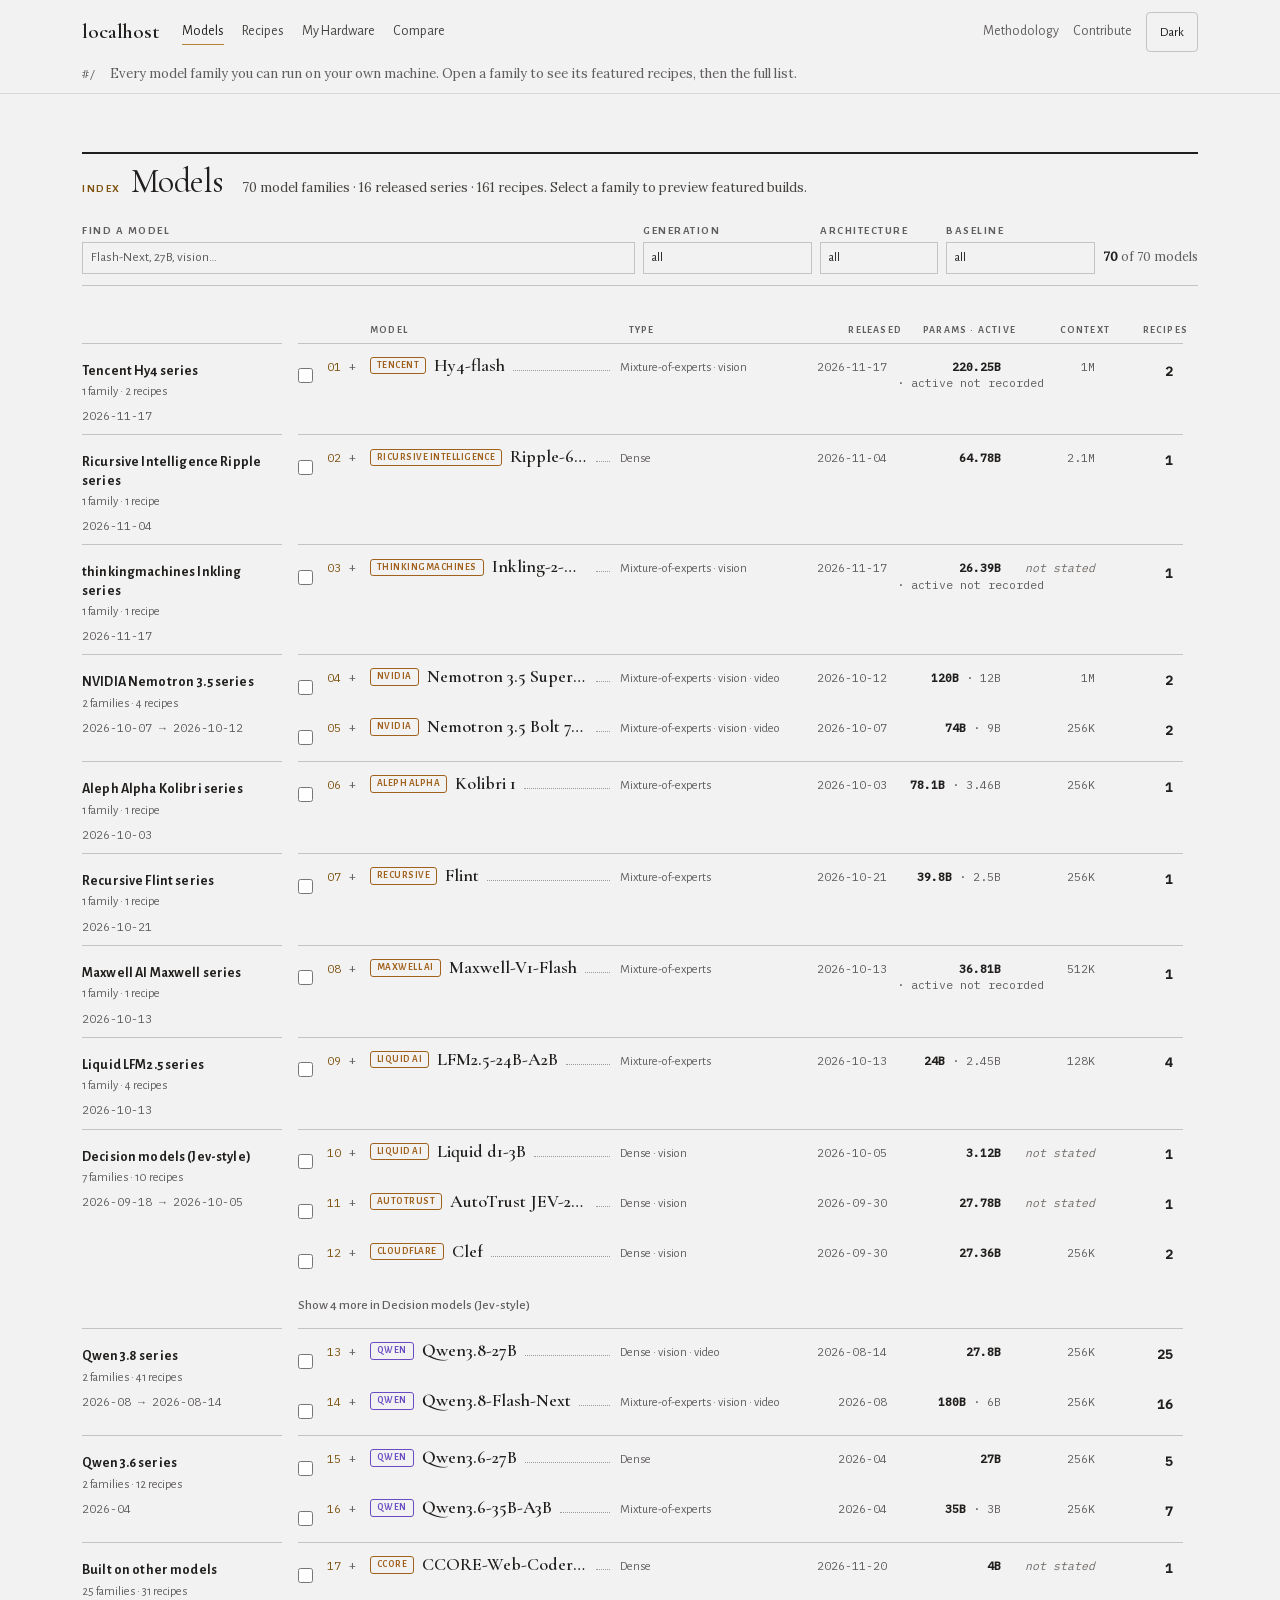
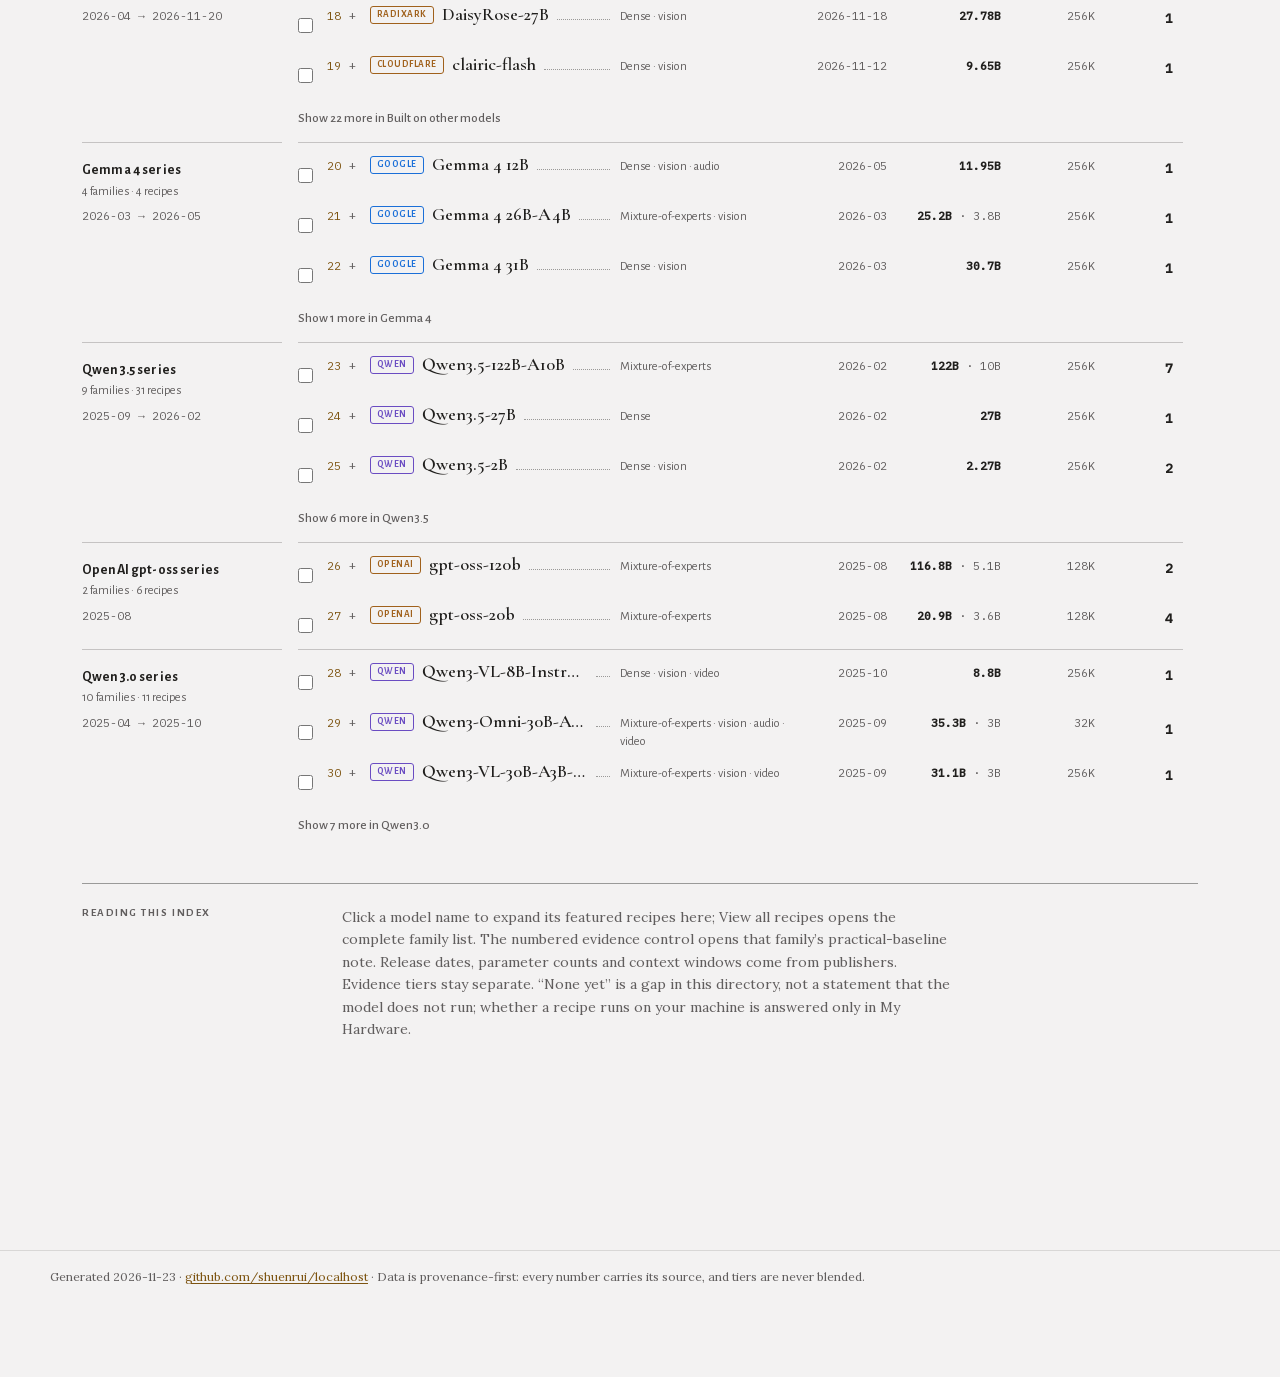
==== commit 1e204fda: "Radar intake 2026-11-23: +2 models, +2 untested recipes (facts from HF cards, commands verbatim); 2 " ====
--- a/directory/site/index.html
+++ b/directory/site/index.html
@@ -1352,7 +1352,7 @@
   <main id="main" class="main" tabindex="-1">
 <section id="agent-brief">
 <h1>localhost: run open AI models on your own machine</h1>
-<p>A directory of 157 source-backed recipes for running 68 open model families locally. Each recipe gives the hardware it ran on, the memory it needs, measured speed with its source, and the exact commands. This page is an app; the text below is for readers that do not run JavaScript.</p>
+<p>A directory of 161 source-backed recipes for running 70 open model families locally. Each recipe gives the hardware it ran on, the memory it needs, measured speed with its source, and the exact commands. This page is an app; the text below is for readers that do not run JavaScript.</p>
 <h2>For AI agents</h2>
 <ul>
 <li>Use the CLI: <code>pip install "git+https://github.com/shuenrui/localhost.git#subdirectory=cli"</code>, then <code>localhost detect --json</code>, <code>localhost fit --json</code>, <code>localhost guide &lt;recipe-id&gt; --json</code>, <code>localhost check --json</code>, <code>localhost connect opencode --json</code>.</li>
@@ -1361,7 +1361,7 @@
 <li>Rules: copy only steps marked as commands (<code>"kind": "cmd"</code>), verbatim. Never invent commands. Say when the directory records nothing.</li>
 </ul>
 <h2>Recipes by model</h2>
-<ul><li><b>Gemma 4 31B</b> (1 recipes)<ul><li>Gemma 4 31B via Ollama (default tag): <code>gemma4-31b-ollama</code>, needs 22 GB, engine ollama. JSON: <a href="https://raw.githubusercontent.com/shuenrui/localhost/main/directory/data/setups/gemma4-31b-ollama.json">gemma4-31b-ollama.json</a></li></ul></li><li><b>Gemma 4 26B-A4B</b> (1 recipes)<ul><li>Gemma 4 26B-A4B via Ollama (default tag): <code>gemma4-26b-a4b-ollama</code>, needs 20 GB, engine ollama. JSON: <a href="https://raw.githubusercontent.com/shuenrui/localhost/main/directory/data/setups/gemma4-26b-a4b-ollama.json">gemma4-26b-a4b-ollama.json</a></li></ul></li><li><b>Gemma 4 12B</b> (1 recipes)<ul><li>Gemma 4 12B unsloth GGUF on llama.cpp (12 GB card or Mac): <code>gemma4-12b-unsloth-gguf-llamacpp</code>, needs 9 GB, engine llama-cpp. JSON: <a href="https://raw.githubusercontent.com/shuenrui/localhost/main/directory/data/setups/gemma4-12b-unsloth-gguf-llamacpp.json">gemma4-12b-unsloth-gguf-llamacpp.json</a></li></ul></li><li><b>Gemma 4 E4B</b> (1 recipes)<ul><li>Gemma 4 E4B via Ollama (default tag): <code>gemma4-e4b-ollama</code>, needs 10 GB, engine ollama. JSON: <a href="https://raw.githubusercontent.com/shuenrui/localhost/main/directory/data/setups/gemma4-e4b-ollama.json">gemma4-e4b-ollama.json</a></li></ul></li><li><b>Qwen3.8-Flash-Next</b> (16 recipes)<ul><li>Qwen3.8-Flash-Next AD-IQ4_XS — AtomicChat on an M5 Max 64GB Mac: <code>qwen38-flash-next-atomicchat-gguf-llamacpp-mac64</code>, needs 43.1 GB, engine llama-cpp. JSON: <a href="https://raw.githubusercontent.com/shuenrui/localhost/main/directory/data/setups/qwen38-flash-next-atomicchat-gguf-llamacpp-mac64.json">qwen38-flash-next-atomicchat-gguf-llamacpp-mac64.json</a></li><li>Qwen3.8-Flash-Next 180B — azampatti SGLang build: <code>qwen38-flash-next-azampatti-sglang-spark</code>, needs 110 GB, engine sglang. JSON: <a href="https://raw.githubusercontent.com/shuenrui/localhost/main/directory/data/setups/qwen38-flash-next-azampatti-sglang-spark.json">qwen38-flash-next-azampatti-sglang-spark.json</a></li><li>Qwen3.8-Flash-Next 180B — blazux vLLM hybrid mmap build: <code>qwen38-flash-next-blazux-vllm-hybrid-spark</code>, needs 76 GB, engine vllm. JSON: <a href="https://raw.githubusercontent.com/shuenrui/localhost/main/directory/data/setups/qwen38-flash-next-blazux-vllm-hybrid-spark.json">qwen38-flash-next-blazux-vllm-hybrid-spark.json</a></li><li>Qwen3.8-Flash-Next NVFP4 — hasso5703 SGLang lane with prefix caching: <code>qwen38-flash-next-hasso-nvfp4-mtp-sglang-spark</code>, needs 110 GB, engine sglang. JSON: <a href="https://raw.githubusercontent.com/shuenrui/localhost/main/directory/data/setups/qwen38-flash-next-hasso-nvfp4-mtp-sglang-spark.json">qwen38-flash-next-hasso-nvfp4-mtp-sglang-spark.json</a></li><li>Qwen3.8-Flash-Next on oMLX: 8 concurrent 252K slots on a 128 GB Mac: <code>qwen38-flash-next-hudsonwa-omlx-8slot-mac</code>, needs 102 GB, engine mlx-lm. JSON: <a href="https://raw.githubusercontent.com/shuenrui/localhost/main/directory/data/setups/qwen38-flash-next-hudsonwa-omlx-8slot-mac.json">qwen38-flash-next-hudsonwa-omlx-8slot-mac.json</a></li><li>Qwen3.8-Flash-Next GSQ-RCO IQ3_XXS (47 GB resident) on llama.cpp: <code>qwen38-flash-next-ista-gsq-rco-iq3xxs-llamacpp</code>, needs 50 GB, engine llama-cpp. JSON: <a href="https://raw.githubusercontent.com/shuenrui/localhost/main/directory/data/setups/qwen38-flash-next-ista-gsq-rco-iq3xxs-llamacpp.json">qwen38-flash-next-ista-gsq-rco-iq3xxs-llamacpp.json</a></li><li>Qwen3.8-Flash-Next 180B — Mia&#x27;s single-Spark vLLM build: <code>qwen38-flash-next-mia-vllm-spark</code>, needs 99 GB, engine vllm. JSON: <a href="https://raw.githubusercontent.com/shuenrui/localhost/main/directory/data/setups/qwen38-flash-next-mia-vllm-spark.json">qwen38-flash-next-mia-vllm-spark.json</a></li><li>Qwen3.8-Flash-Next NVFP4 — 2x DGX Spark vLLM (TP2 + MTP-3): <code>qwen38-flash-next-nvidia-nvfp4-vllm-2x-spark</code>, needs 64 GB, engine vllm. JSON: <a href="https://raw.githubusercontent.com/shuenrui/localhost/main/directory/data/setups/qwen38-flash-next-nvidia-nvfp4-vllm-2x-spark.json">qwen38-flash-next-nvidia-nvfp4-vllm-2x-spark.json</a></li><li>Qwen3.8-Flash-Next on PipeNetwork&#x27;s MLX runtime with streaming quantization: <code>qwen38-flash-next-pipenetwork-mlx-streaming-quant-mac</code>, needs 110 GB, engine mlx-lm. JSON: <a href="https://raw.githubusercontent.com/shuenrui/localhost/main/directory/data/setups/qwen38-flash-next-pipenetwork-mlx-streaming-quant-mac.json">qwen38-flash-next-pipenetwork-mlx-streaming-quant-mac.json</a></li><li>Qwen3.8 Flash-Next NVFP4 on one RTX PRO 6000: SGLang-derived &#x27;Pennyroyal&#x27; runtime: <code>qwen38-flash-next-radixark-nvfp4-sglang-pennyroyal-rtx-pro-6000</code>, needs None GB, engine sglang. JSON: <a href="https://raw.githubusercontent.com/shuenrui/localhost/main/directory/data/setups/qwen38-flash-next-radixark-nvfp4-sglang-pennyroyal-rtx-pro-6000.json">qwen38-flash-next-radixark-nvfp4-sglang-pennyroyal-rtx-pro-6000.json</a></li><li>Qwen3.8-Flash-Next UD-IQ4_XS — Strix Halo llama.cpp + native MTP: <code>qwen38-flash-next-strix-halo-llamacpp-mtp</code>, needs 100 GB, engine llama-cpp. JSON: <a href="https://raw.githubusercontent.com/shuenrui/localhost/main/directory/data/setups/qwen38-flash-next-strix-halo-llamacpp-mtp.json">qwen38-flash-next-strix-halo-llamacpp-mtp.json</a></li><li>Qwen3.8-Flash-Next 180B — unsloth GGUF UD-IQ1_S (smallest usable): <code>qwen38-flash-next-unsloth-gguf-iq1s</code>, needs 72 GB, engine llama-cpp. JSON: <a href="https://raw.githubusercontent.com/shuenrui/localhost/main/directory/data/setups/qwen38-flash-next-unsloth-gguf-iq1s.json">qwen38-flash-next-unsloth-gguf-iq1s.json</a></li><li>Qwen3.8-Flash-Next 180B — one RTX 4090 + DDR4, full CPU-MoE offload (-cmoe) to 250k context: <code>qwen38-flash-next-unsloth-gguf-llamacpp-4090-cmoe</code>, needs 110 GB, engine llama-cpp. JSON: <a href="https://raw.githubusercontent.com/shuenrui/localhost/main/directory/data/setups/qwen38-flash-next-unsloth-gguf-llamacpp-4090-cmoe.json">qwen38-flash-next-unsloth-gguf-llamacpp-4090-cmoe.json</a></li><li>Qwen3.8-Flash-Next 180B — unsloth UD-Q4_K_XL on one RTX 4090 (hybrid MoE offload): <code>qwen38-flash-next-unsloth-gguf-llamacpp-4090-hybrid</code>, needs 110 GB, engine llama-cpp. JSON: <a href="https://raw.githubusercontent.com/shuenrui/localhost/main/directory/data/setups/qwen38-flash-next-unsloth-gguf-llamacpp-4090-hybrid.json">qwen38-flash-next-unsloth-gguf-llamacpp-4090-hybrid.json</a></li><li>Qwen3.8-Flash-Next UD-Q4_K_XL — RTX PRO 6000 llama.cpp + MTP: <code>qwen38-flash-next-unsloth-gguf-llamacpp-rtx-pro-6000</code>, needs 114 GB, engine llama-cpp. JSON: <a href="https://raw.githubusercontent.com/shuenrui/localhost/main/directory/data/setups/qwen38-flash-next-unsloth-gguf-llamacpp-rtx-pro-6000.json">qwen38-flash-next-unsloth-gguf-llamacpp-rtx-pro-6000.json</a></li><li>Qwen3.8 Flash-Next 125B-A6B UD-Q2_K_XL on Strix Halo: Ollama (llama.cpp runner), Vulkan, Windows: <code>qwen38-flash-next-unsloth-ud-q2kxl-ollama-vulkan-strix-halo</code>, needs 55.1 GB, engine ollama. JSON: <a href="https://raw.githubusercontent.com/shuenrui/localhost/main/directory/data/setups/qwen38-flash-next-unsloth-ud-q2kxl-ollama-vulkan-strix-halo.json">qwen38-flash-next-unsloth-ud-q2kxl-ollama-vulkan-strix-halo.json</a></li></ul></li><li><b>Qwen3.8-27B</b> (25 recipes)<ul><li>Qwen3.8-27B AtomicChat AD-Q4_K on RTX 4090 — KV-quant context ladder to 260k: <code>qwen38-27b-atomicchat-gguf-llamacpp-4090-kv</code>, needs 24 GB, engine llama-cpp. JSON: <a href="https://raw.githubusercontent.com/shuenrui/localhost/main/directory/data/setups/qwen38-27b-atomicchat-gguf-llamacpp-4090-kv.json">qwen38-27b-atomicchat-gguf-llamacpp-4090-kv.json</a></li><li>Qwen3.8-27B AtomicChat AD-Q4_K on RTX 4090 — native MTP, ~60 tok/s at 160k context: <code>qwen38-27b-atomicchat-gguf-llamacpp-4090-mtp</code>, needs 24 GB, engine llama-cpp. JSON: <a href="https://raw.githubusercontent.com/shuenrui/localhost/main/directory/data/setups/qwen38-27b-atomicchat-gguf-llamacpp-4090-mtp.json">qwen38-27b-atomicchat-gguf-llamacpp-4090-mtp.json</a></li><li>Qwen3.8-27B AD-Q4_K_M — 2x RTX 5090 llama.cpp full offload: <code>qwen38-27b-atomicchat-gguf-q4-2x-rtx5090</code>, needs 20 GB, engine llama-cpp. JSON: <a href="https://raw.githubusercontent.com/shuenrui/localhost/main/directory/data/setups/qwen38-27b-atomicchat-gguf-q4-2x-rtx5090.json">qwen38-27b-atomicchat-gguf-q4-2x-rtx5090.json</a></li><li>Qwen3.8-27B BF16 — official reference weights: <code>qwen38-27b-bf16-official</code>, needs 60 GB, engine sglang. JSON: <a href="https://raw.githubusercontent.com/shuenrui/localhost/main/directory/data/setups/qwen38-27b-bf16-official.json">qwen38-27b-bf16-official.json</a></li><li>Qwen3.8-27B FP8 — official near-lossless daily driver: <code>qwen38-27b-fp8-official</code>, needs 38 GB, engine sglang. JSON: <a href="https://raw.githubusercontent.com/shuenrui/localhost/main/directory/data/setups/qwen38-27b-fp8-official.json">qwen38-27b-fp8-official.json</a></li><li>Qwen3.8-27B on DGX Spark — ggerganov&#x27;s llama.cpp MTP recipe in the official container: <code>qwen38-27b-ggmlorg-gguf-llamacpp-mtp-spark</code>, needs 32 GB, engine llama-cpp. JSON: <a href="https://raw.githubusercontent.com/shuenrui/localhost/main/directory/data/setups/qwen38-27b-ggmlorg-gguf-llamacpp-mtp-spark.json">qwen38-27b-ggmlorg-gguf-llamacpp-mtp-spark.json</a></li><li>Qwen3.8-27B NVFP4 — hasso5703 one-command SGLang + DFlash2 block-8: <code>qwen38-27b-hasso-nvfp4-dflash2-sglang-spark</code>, needs 30 GB, engine sglang. JSON: <a href="https://raw.githubusercontent.com/shuenrui/localhost/main/directory/data/setups/qwen38-27b-hasso-nvfp4-dflash2-sglang-spark.json">qwen38-27b-hasso-nvfp4-dflash2-sglang-spark.json</a></li><li>Qwen3.8-27B GSQ-RCO IQ3_XXS (10.1 GB) on stock llama.cpp: <code>qwen38-27b-ista-gsq-rco-iq3xxs-llamacpp</code>, needs 12 GB, engine llama-cpp. JSON: <a href="https://raw.githubusercontent.com/shuenrui/localhost/main/directory/data/setups/qwen38-27b-ista-gsq-rco-iq3xxs-llamacpp.json">qwen38-27b-ista-gsq-rco-iq3xxs-llamacpp.json</a></li><li>Qwen3.8-27B INT6 mixed AutoRound on dual RTX 3090: vLLM 0.28 TP=2 + MTP, BF16 KV: <code>qwen38-27b-minachist-int6-autoround-vllm-mtp-dual-3090</code>, needs None GB, engine vllm. JSON: <a href="https://raw.githubusercontent.com/shuenrui/localhost/main/directory/data/setups/qwen38-27b-minachist-int6-autoround-vllm-mtp-dual-3090.json">qwen38-27b-minachist-int6-autoround-vllm-mtp-dual-3090.json</a></li><li>Qwen3.8-27B MLX 8-bit — Atomic Chat DFlash2 on a 256GB M3 Ultra: <code>qwen38-27b-mlx-8bit-dflash2-atomic-chat-mac256</code>, needs 30 GB, engine atomic-chat. JSON: <a href="https://raw.githubusercontent.com/shuenrui/localhost/main/directory/data/setups/qwen38-27b-mlx-8bit-dflash2-atomic-chat-mac256.json">qwen38-27b-mlx-8bit-dflash2-atomic-chat-mac256.json</a></li><li>Qwen3.8-27B MLX 4-bit on Apple Silicon: <code>qwen38-27b-mlx-community-4bit-mac</code>, needs 18 GB, engine mlx-lm. JSON: <a href="https://raw.githubusercontent.com/shuenrui/localhost/main/directory/data/setups/qwen38-27b-mlx-community-4bit-mac.json">qwen38-27b-mlx-community-4bit-mac.json</a></li><li>Qwen3.8-27B NVFP4 (BF16 lm_head) — SGLang + DFlash2, 0.90/16 profile: <code>qwen38-27b-nvfp4-bf16head-sglang-dflash2</code>, needs 32 GB, engine sglang. JSON: <a href="https://raw.githubusercontent.com/shuenrui/localhost/main/directory/data/setups/qwen38-27b-nvfp4-bf16head-sglang-dflash2.json">qwen38-27b-nvfp4-bf16head-sglang-dflash2.json</a></li><li>Qwen3.8-27B NVFP4 (BF16 lm_head) — SGLang + DSpark block-7: <code>qwen38-27b-nvfp4-bf16head-sglang-dspark</code>, needs 30 GB, engine sglang. JSON: <a href="https://raw.githubusercontent.com/shuenrui/localhost/main/directory/data/setups/qwen38-27b-nvfp4-bf16head-sglang-dspark.json">qwen38-27b-nvfp4-bf16head-sglang-dspark.json</a></li><li>Qwen3.8-27B NVFP4 (BF16 lm_head) — SGLang + in-checkpoint MTP: <code>qwen38-27b-nvfp4-bf16head-sglang-mtp</code>, needs 30 GB, engine sglang. JSON: <a href="https://raw.githubusercontent.com/shuenrui/localhost/main/directory/data/setups/qwen38-27b-nvfp4-bf16head-sglang-mtp.json">qwen38-27b-nvfp4-bf16head-sglang-mtp.json</a></li><li>Qwen3.8-27B NVFP4 (packed FP4 head) — SGLang + DFlash2: <code>qwen38-27b-nvfp4-packed-sglang-dflash2</code>, needs 30 GB, engine sglang. JSON: <a href="https://raw.githubusercontent.com/shuenrui/localhost/main/directory/data/setups/qwen38-27b-nvfp4-packed-sglang-dflash2.json">qwen38-27b-nvfp4-packed-sglang-dflash2.json</a></li><li>Qwen3.8-27B NVFP4 (packed FP4 head) — SGLang + DSpark block-7: <code>qwen38-27b-nvfp4-packed-sglang-dspark</code>, needs 30 GB, engine sglang. JSON: <a href="https://raw.githubusercontent.com/shuenrui/localhost/main/directory/data/setups/qwen38-27b-nvfp4-packed-sglang-dspark.json">qwen38-27b-nvfp4-packed-sglang-dspark.json</a></li><li>Qwen3.8-27B NVFP4 (packed FP4 head) — SGLang + EAGLE/MTP 3/1/4: <code>qwen38-27b-nvfp4-packed-sglang-mtp</code>, needs 30 GB, engine sglang. JSON: <a href="https://raw.githubusercontent.com/shuenrui/localhost/main/directory/data/setups/qwen38-27b-nvfp4-packed-sglang-mtp.json">qwen38-27b-nvfp4-packed-sglang-mtp.json</a></li><li>Qwen3.8-27B NVFP4 (RadixArk) on vLLM, DGX Spark: <code>qwen38-27b-nvfp4-packed-vllm-spark</code>, needs 30 GB, engine vllm. JSON: <a href="https://raw.githubusercontent.com/shuenrui/localhost/main/directory/data/setups/qwen38-27b-nvfp4-packed-vllm-spark.json">qwen38-27b-nvfp4-packed-vllm-spark.json</a></li><li>Qwen3.8-27B NVFP4 — r0b0tlab click-run SGLang profiles on SM121: <code>qwen38-27b-r0b0tlab-nvfp4-mtp-sm121-sglang</code>, needs 30 GB, engine sglang. JSON: <a href="https://raw.githubusercontent.com/shuenrui/localhost/main/directory/data/setups/qwen38-27b-r0b0tlab-nvfp4-mtp-sm121-sglang.json">qwen38-27b-r0b0tlab-nvfp4-mtp-sm121-sglang.json</a></li><li>Qwen3.8-27B RedHatAI NVFP4 on SGLang (our recipe card): <code>qwen38-27b-redhatai-nvfp4-sglang</code>, needs 30 GB, engine sglang. JSON: <a href="https://raw.githubusercontent.com/shuenrui/localhost/main/directory/data/setups/qwen38-27b-redhatai-nvfp4-sglang.json">qwen38-27b-redhatai-nvfp4-sglang.json</a></li><li>Qwen3.8-27B UD-Q4_K_XL — RTX 4090 llama.cpp + z-lab DFlash2: <code>qwen38-27b-unsloth-gguf-dflash2-llamacpp-4090</code>, needs 22 GB, engine llama-cpp. JSON: <a href="https://raw.githubusercontent.com/shuenrui/localhost/main/directory/data/setups/qwen38-27b-unsloth-gguf-dflash2-llamacpp-4090.json">qwen38-27b-unsloth-gguf-dflash2-llamacpp-4090.json</a></li><li>Qwen3.8-27B unsloth GGUF on llama.cpp (24 GB card or Mac): <code>qwen38-27b-unsloth-gguf-llamacpp</code>, needs 18 GB, engine llama-cpp. JSON: <a href="https://raw.githubusercontent.com/shuenrui/localhost/main/directory/data/setups/qwen38-27b-unsloth-gguf-llamacpp.json">qwen38-27b-unsloth-gguf-llamacpp.json</a></li><li>Qwen3.8-27B unsloth GGUF in LM Studio (the GUI lane): <code>qwen38-27b-unsloth-gguf-lm-studio</code>, needs 20 GB, engine lm-studio. JSON: <a href="https://raw.githubusercontent.com/shuenrui/localhost/main/directory/data/setups/qwen38-27b-unsloth-gguf-lm-studio.json">qwen38-27b-unsloth-gguf-lm-studio.json</a></li><li>Qwen3.8-27B Q4_K_M via Ollama on a power-limited RTX 3090: <code>qwen38-27b-unsloth-gguf-ollama-3090</code>, needs 24 GB, engine ollama. JSON: <a href="https://raw.githubusercontent.com/shuenrui/localhost/main/directory/data/setups/qwen38-27b-unsloth-gguf-ollama-3090.json">qwen38-27b-unsloth-gguf-ollama-3090.json</a></li><li>Qwen3.8-27B — vLLM + MTP (community configuration): <code>qwen38-27b-vllm-mtp-community</code>, needs 32 GB, engine vllm. JSON: <a href="https://raw.githubusercontent.com/shuenrui/localhost/main/directory/data/setups/qwen38-27b-vllm-mtp-community.json">qwen38-27b-vllm-mtp-community.json</a></li></ul></li><li><b>Qwen3.6-35B-A3B</b> (7 recipes)<ul><li>Qwen3.6-35B-A3B — official FP8 on SGLang: <code>qwen36-35b-a3b-fp8-official</code>, needs 44 GB, engine sglang. JSON: <a href="https://raw.githubusercontent.com/shuenrui/localhost/main/directory/data/setups/qwen36-35b-a3b-fp8-official.json">qwen36-35b-a3b-fp8-official.json</a></li><li>Qwen3.6-35B-A3B on mlx-flash: MoE experts streamed from SSD on a Mac: <code>qwen36-35b-a3b-mlx-flash-ssd-streaming-mac</code>, needs 24 GB, engine mlx-lm. JSON: <a href="https://raw.githubusercontent.com/shuenrui/localhost/main/directory/data/setups/qwen36-35b-a3b-mlx-flash-ssd-streaming-mac.json">qwen36-35b-a3b-mlx-flash-ssd-streaming-mac.json</a></li><li>Qwen3.6-35B-A3B — nvidia NVFP4 on SGLang (our default card): <code>qwen36-35b-a3b-nvidia-nvfp4-sglang</code>, needs 29 GB, engine sglang. JSON: <a href="https://raw.githubusercontent.com/shuenrui/localhost/main/directory/data/setups/qwen36-35b-a3b-nvidia-nvfp4-sglang.json">qwen36-35b-a3b-nvidia-nvfp4-sglang.json</a></li><li>Qwen3.6-35B-A3B via Ollama on a ThinkStation PGX (GB10): <code>qwen36-35b-a3b-ollama-gb10-pgx</code>, needs 27 GB, engine ollama. JSON: <a href="https://raw.githubusercontent.com/shuenrui/localhost/main/directory/data/setups/qwen36-35b-a3b-ollama-gb10-pgx.json">qwen36-35b-a3b-ollama-gb10-pgx.json</a></li><li>Qwen3.6-35B-A3B Unsloth GGUF on llama.cpp, DGX Spark: <code>qwen36-35b-a3b-q4gguf-llamacpp-spark</code>, needs 22.3 GB, engine llama-cpp. JSON: <a href="https://raw.githubusercontent.com/shuenrui/localhost/main/directory/data/setups/qwen36-35b-a3b-q4gguf-llamacpp-spark.json">qwen36-35b-a3b-q4gguf-llamacpp-spark.json</a></li><li>Qwen3.6-35B-A3B QuantTrio AWQ on vLLM (24 GB card): <code>qwen36-35b-a3b-quanttrio-awq-vllm</code>, needs 19 GB, engine vllm. JSON: <a href="https://raw.githubusercontent.com/shuenrui/localhost/main/directory/data/setups/qwen36-35b-a3b-quanttrio-awq-vllm.json">qwen36-35b-a3b-quanttrio-awq-vllm.json</a></li><li>Qwen3.6-35B-A3B — unsloth NVFP4 Fast on vLLM: <code>qwen36-35b-a3b-unsloth-nvfp4-vllm</code>, needs 30 GB, engine vllm. JSON: <a href="https://raw.githubusercontent.com/shuenrui/localhost/main/directory/data/setups/qwen36-35b-a3b-unsloth-nvfp4-vllm.json">qwen36-35b-a3b-unsloth-nvfp4-vllm.json</a></li></ul></li><li><b>Qwen3.6-27B</b> (5 recipes)<ul><li>Qwen3.6-27B — official FP8 on SGLang: <code>qwen36-27b-fp8-sglang</code>, needs 36 GB, engine sglang. JSON: <a href="https://raw.githubusercontent.com/shuenrui/localhost/main/directory/data/setups/qwen36-27b-fp8-sglang.json">qwen36-27b-fp8-sglang.json</a></li><li>Qwen3.6-27B FP8 on vLLM: 7.8 tok/s bare, ~2x with MTP=3 on Spark: <code>qwen36-27b-fp8-vllm-mtp3-spark</code>, needs 32 GB, engine vllm. JSON: <a href="https://raw.githubusercontent.com/shuenrui/localhost/main/directory/data/setups/qwen36-27b-fp8-vllm-mtp3-spark.json">qwen36-27b-fp8-vllm-mtp3-spark.json</a></li><li>Qwen3.6-27B nvidia NVFP4 on SGLang (Spark): <code>qwen36-27b-nvidia-nvfp4-sglang</code>, needs 17 GB, engine sglang. JSON: <a href="https://raw.githubusercontent.com/shuenrui/localhost/main/directory/data/setups/qwen36-27b-nvidia-nvfp4-sglang.json">qwen36-27b-nvidia-nvfp4-sglang.json</a></li><li>Qwen3.6-27B Q4 on one RTX 4090: mainline llama.cpp + same-vocab draft: <code>qwen36-27b-unsloth-gguf-llamacpp-4090-samevocab</code>, needs 22 GB, engine llama-cpp. JSON: <a href="https://raw.githubusercontent.com/shuenrui/localhost/main/directory/data/setups/qwen36-27b-unsloth-gguf-llamacpp-4090-samevocab.json">qwen36-27b-unsloth-gguf-llamacpp-4090-samevocab.json</a></li><li>Qwen3.6-27B unsloth GGUF with the MTP head intact (llama.cpp): <code>qwen36-27b-unsloth-mtp-gguf-llamacpp</code>, needs 18 GB, engine llama-cpp. JSON: <a href="https://raw.githubusercontent.com/shuenrui/localhost/main/directory/data/setups/qwen36-27b-unsloth-mtp-gguf-llamacpp.json">qwen36-27b-unsloth-mtp-gguf-llamacpp.json</a></li></ul></li><li><b>Qwen3.5-397B-A17B</b> (1 recipes)<ul><li>Qwen3.5-397B-A17B on mlx-flash: 4.4 tok/s via SSD expert streaming on a 64GB Mac: <code>qwen35-397b-a17b-szibis-mlx-flash-ssd-mac64</code>, needs 60 GB, engine mlx-lm. JSON: <a href="https://raw.githubusercontent.com/shuenrui/localhost/main/directory/data/setups/qwen35-397b-a17b-szibis-mlx-flash-ssd-mac64.json">qwen35-397b-a17b-szibis-mlx-flash-ssd-mac64.json</a></li></ul></li><li><b>Qwen3.5-122B-A10B</b> (7 recipes)<ul><li>Qwen3.5-122B-A10B — Albond INT4+FP8 hybrid on vLLM: <code>qwen35-122b-a10b-albond-int4-vllm-spark</code>, needs 67 GB, engine vllm. JSON: <a href="https://raw.githubusercontent.com/shuenrui/localhost/main/directory/data/setups/qwen35-122b-a10b-albond-int4-vllm-spark.json">qwen35-122b-a10b-albond-int4-vllm-spark.json</a></li><li>Qwen3.5-122B-A10B + DFlash block-diffusion spec-dec on one Spark: <code>qwen35-122b-a10b-entrpi-dflash-vllm-spark</code>, needs 112 GB, engine vllm. JSON: <a href="https://raw.githubusercontent.com/shuenrui/localhost/main/directory/data/setups/qwen35-122b-a10b-entrpi-dflash-vllm-spark.json">qwen35-122b-a10b-entrpi-dflash-vllm-spark.json</a></li><li>Qwen3.5-122B-A10B official GPTQ-Int4 on vLLM (Spark): <code>qwen35-122b-a10b-qwen-gptq-int4-vllm</code>, needs 66 GB, engine vllm. JSON: <a href="https://raw.githubusercontent.com/shuenrui/localhost/main/directory/data/setups/qwen35-122b-a10b-qwen-gptq-int4-vllm.json">qwen35-122b-a10b-qwen-gptq-int4-vllm.json</a></li><li>Qwen3.5-122B-A10B RedHatAI NVFP4 on vLLM — the SM121 kernel trap: <code>qwen35-122b-a10b-redhatai-nvfp4-vllm-spark</code>, needs 70 GB, engine vllm. JSON: <a href="https://raw.githubusercontent.com/shuenrui/localhost/main/directory/data/setups/qwen35-122b-a10b-redhatai-nvfp4-vllm-spark.json">qwen35-122b-a10b-redhatai-nvfp4-vllm-spark.json</a></li><li>Qwen3.5-122B-A10B NVFP4 + DFlash on native vLLM 0.26 (no Docker), Spark: <code>qwen35-122b-a10b-sojufx-nvfp4-dflash-native-vllm-spark</code>, needs 102 GB, engine vllm. JSON: <a href="https://raw.githubusercontent.com/shuenrui/localhost/main/directory/data/setups/qwen35-122b-a10b-sojufx-nvfp4-dflash-native-vllm-spark.json">qwen35-122b-a10b-sojufx-nvfp4-dflash-native-vllm-spark.json</a></li><li>Qwen3.5-122B-A10B UD-Q3_K_XL on llama.cpp at 256K context, 72 GB VRAM: <code>qwen35-122b-a10b-unsloth-gguf-q3-llamacpp-multigpu-256k</code>, needs 60 GB, engine llama-cpp. JSON: <a href="https://raw.githubusercontent.com/shuenrui/localhost/main/directory/data/setups/qwen35-122b-a10b-unsloth-gguf-q3-llamacpp-multigpu-256k.json">qwen35-122b-a10b-unsloth-gguf-q3-llamacpp-multigpu-256k.json</a></li><li>Qwen3.5-122B-A10B UD-Q4_K_XL on llama.cpp across 72 GB of mixed GPUs: <code>qwen35-122b-a10b-unsloth-gguf-q4-llamacpp-multigpu</code>, needs 68 GB, engine llama-cpp. JSON: <a href="https://raw.githubusercontent.com/shuenrui/localhost/main/directory/data/setups/qwen35-122b-a10b-unsloth-gguf-q4-llamacpp-multigpu.json">qwen35-122b-a10b-unsloth-gguf-q4-llamacpp-multigpu.json</a></li></ul></li><li><b>Qwen3-Next-80B-A3B-Instruct</b> (1 recipes)<ul><li>Qwen3-Next-80B-A3B-Instruct FP8 on vLLM: one 128GB Spark: <code>qwen3-0-next-80b-a3b-fp8-vllm-spark</code>, needs 105 GB, engine vllm. JSON: <a href="https://raw.githubusercontent.com/shuenrui/localhost/main/directory/data/setups/qwen3-0-next-80b-a3b-fp8-vllm-spark.json">qwen3-0-next-80b-a3b-fp8-vllm-spark.json</a></li></ul></li><li><b>Qwen3-Coder-Next</b> (1 recipes)<ul><li>Qwen3-Coder-Next Q4_K_M GGUF on a 64GB MacBook (llama.cpp): <code>qwen3-0-coder-next-q4km-gguf-llamacpp-mac64</code>, needs 52 GB, engine llama-cpp. JSON: <a href="https://raw.githubusercontent.com/shuenrui/localhost/main/directory/data/setups/qwen3-0-coder-next-q4km-gguf-llamacpp-mac64.json">qwen3-0-coder-next-q4km-gguf-llamacpp-mac64.json</a></li></ul></li><li><b>Qwen3.5-35B-A3B</b> (7 recipes)<ul><li>Qwen3.5-35B-A3B bartowski GGUF on llama.cpp: <code>qwen35-35b-a3b-bartowski-gguf-llamacpp</code>, needs 21 GB, engine llama-cpp. JSON: <a href="https://raw.githubusercontent.com/shuenrui/localhost/main/directory/data/setups/qwen35-35b-a3b-bartowski-gguf-llamacpp.json">qwen35-35b-a3b-bartowski-gguf-llamacpp.json</a></li><li>Qwen3.5-35B-A3B BF16 weights with runtime MXFP4 Marlin experts on Spark: <code>qwen35-35b-a3b-bf16-mxfp4-marlin-vllm-spark</code>, needs 40 GB, engine vllm. JSON: <a href="https://raw.githubusercontent.com/shuenrui/localhost/main/directory/data/setups/qwen35-35b-a3b-bf16-mxfp4-marlin-vllm-spark.json">qwen35-35b-a3b-bf16-mxfp4-marlin-vllm-spark.json</a></li><li>Qwen3.5-35B-A3B — official FP8 on SGLang: <code>qwen35-35b-a3b-fp8-sglang</code>, needs 44 GB, engine sglang. JSON: <a href="https://raw.githubusercontent.com/shuenrui/localhost/main/directory/data/setups/qwen35-35b-a3b-fp8-sglang.json">qwen35-35b-a3b-fp8-sglang.json</a></li><li>Qwen3.5-35B-A3B Intel INT4 AutoRound on vLLM — concurrency sweep on Spark: <code>qwen35-35b-a3b-intel-int4-vllm-spark-concurrency</code>, needs 26 GB, engine vllm. JSON: <a href="https://raw.githubusercontent.com/shuenrui/localhost/main/directory/data/setups/qwen35-35b-a3b-intel-int4-vllm-spark-concurrency.json">qwen35-35b-a3b-intel-int4-vllm-spark-concurrency.json</a></li><li>Qwen3.5-35B-A3B MXFP4 on plain llama.cpp, ~57 tok/s at 256K (hardware implied): <code>qwen35-35b-a3b-mxfp4-llamacpp-spark-implied</code>, needs 22 GB, engine llama-cpp. JSON: <a href="https://raw.githubusercontent.com/shuenrui/localhost/main/directory/data/setups/qwen35-35b-a3b-mxfp4-llamacpp-spark-implied.json">qwen35-35b-a3b-mxfp4-llamacpp-spark-implied.json</a></li><li>Qwen3.5-35B-A3B Q4 on 32-64 GB MacBooks: the decision-tree runbook: <code>qwen35-35b-a3b-petems-gguf-llamacpp-macbook-32-64</code>, needs 22 GB, engine llama-cpp. JSON: <a href="https://raw.githubusercontent.com/shuenrui/localhost/main/directory/data/setups/qwen35-35b-a3b-petems-gguf-llamacpp-macbook-32-64.json">qwen35-35b-a3b-petems-gguf-llamacpp-macbook-32-64.json</a></li><li>Qwen3.5-35B-A3B on vLLM nightly with MTP=2 at concurrency 100 on Spark: <code>qwen35-35b-a3b-vllm-nightly-mtp2-spark-c100</code>, needs 75 GB, engine vllm. JSON: <a href="https://raw.githubusercontent.com/shuenrui/localhost/main/directory/data/setups/qwen35-35b-a3b-vllm-nightly-mtp2-spark-c100.json">qwen35-35b-a3b-vllm-nightly-mtp2-spark-c100.json</a></li></ul></li><li><b>Qwen3.5-27B</b> (1 recipes)<ul><li>Qwen3.5-27B — official FP8 on SGLang: <code>qwen35-27b-fp8-sglang</code>, needs 36 GB, engine sglang. JSON: <a href="https://raw.githubusercontent.com/shuenrui/localhost/main/directory/data/setups/qwen35-27b-fp8-sglang.json">qwen35-27b-fp8-sglang.json</a></li></ul></li><li><b>Qwen3.5-9B</b> (6 recipes)<ul><li>Qwen3.5-9B Q4_K_M — Atomic Chat on a 16 GB CPU-only laptop: <code>qwen35-9b-atomicchat-gguf-cpu16</code>, needs 6.5 GB, engine atomic-chat. JSON: <a href="https://raw.githubusercontent.com/shuenrui/localhost/main/directory/data/setups/qwen35-9b-atomicchat-gguf-cpu16.json">qwen35-9b-atomicchat-gguf-cpu16.json</a></li><li>Qwen3.5-9B Q4_K_M — Atomic Chat on a 16 GB Mac: <code>qwen35-9b-atomicchat-gguf-mac16</code>, needs 6.5 GB, engine atomic-chat. JSON: <a href="https://raw.githubusercontent.com/shuenrui/localhost/main/directory/data/setups/qwen35-9b-atomicchat-gguf-mac16.json">qwen35-9b-atomicchat-gguf-mac16.json</a></li><li>Qwen3.5-9B AtomicChat GGUF Q4_K_M on llama.cpp, DGX Spark: <code>qwen35-9b-atomicchat-q4km-llamacpp-spark</code>, needs 5.5 GB, engine llama-cpp. JSON: <a href="https://raw.githubusercontent.com/shuenrui/localhost/main/directory/data/setups/qwen35-9b-atomicchat-q4km-llamacpp-spark.json">qwen35-9b-atomicchat-q4km-llamacpp-spark.json</a></li><li>Qwen3.5-9B — BF16 on SGLang: <code>qwen35-9b-bf16-sglang</code>, needs 23 GB, engine sglang. JSON: <a href="https://raw.githubusercontent.com/shuenrui/localhost/main/directory/data/setups/qwen35-9b-bf16-sglang.json">qwen35-9b-bf16-sglang.json</a></li><li>Qwen3.5-9B Q4_K_M — llama.cpp on 16 GB and 24 GB Macs: <code>qwen35-9b-llamacpp-mac</code>, needs 6.5 GB, engine llama-cpp. JSON: <a href="https://raw.githubusercontent.com/shuenrui/localhost/main/directory/data/setups/qwen35-9b-llamacpp-mac.json">qwen35-9b-llamacpp-mac.json</a></li><li>Qwen3.5-9B via Ollama, DGX Spark: <code>qwen35-9b-ollama-dgx-spark</code>, needs 6.3 GB, engine ollama. JSON: <a href="https://raw.githubusercontent.com/shuenrui/localhost/main/directory/data/setups/qwen35-9b-ollama-dgx-spark.json">qwen35-9b-ollama-dgx-spark.json</a></li></ul></li><li><b>Qwen3.5-4B</b> (5 recipes)<ul><li>Qwen3.5-4B BF16 on vLLM: single 24GB card, and the 4090 same-vocab draft: <code>qwen3-5-4b-bf16-vllm-24gb</code>, needs 14 GB, engine vllm. JSON: <a href="https://raw.githubusercontent.com/shuenrui/localhost/main/directory/data/setups/qwen3-5-4b-bf16-vllm-24gb.json">qwen3-5-4b-bf16-vllm-24gb.json</a></li><li>Qwen3.5-4B Q4_K_M — Atomic Chat on an 8 GB laptop GPU: <code>qwen35-4b-atomicchat-gguf-4060-8gb</code>, needs 3.5 GB, engine atomic-chat. JSON: <a href="https://raw.githubusercontent.com/shuenrui/localhost/main/directory/data/setups/qwen35-4b-atomicchat-gguf-4060-8gb.json">qwen35-4b-atomicchat-gguf-4060-8gb.json</a></li><li>Qwen3.5-4B AtomicChat GGUF Q4_K_M on llama.cpp, DGX Spark: <code>qwen35-4b-atomicchat-q4km-llamacpp-spark</code>, needs 3.2 GB, engine llama-cpp. JSON: <a href="https://raw.githubusercontent.com/shuenrui/localhost/main/directory/data/setups/qwen35-4b-atomicchat-q4km-llamacpp-spark.json">qwen35-4b-atomicchat-q4km-llamacpp-spark.json</a></li><li>Qwen3.5-4B Q4_K_M — llama.cpp on 8 GB Macs and 8 GB laptop GPUs: <code>qwen35-4b-llamacpp-mac8-gpu8</code>, needs 3.5 GB, engine llama-cpp. JSON: <a href="https://raw.githubusercontent.com/shuenrui/localhost/main/directory/data/setups/qwen35-4b-llamacpp-mac8-gpu8.json">qwen35-4b-llamacpp-mac8-gpu8.json</a></li><li>Qwen3.5-4B via Ollama, DGX Spark: <code>qwen35-4b-ollama-dgx-spark</code>, needs 3.8 GB, engine ollama. JSON: <a href="https://raw.githubusercontent.com/shuenrui/localhost/main/directory/data/setups/qwen35-4b-ollama-dgx-spark.json">qwen35-4b-ollama-dgx-spark.json</a></li></ul></li><li><b>Qwen3.5-2B</b> (2 recipes)<ul><li>Qwen3.5-2B via Ollama, DGX Spark: <code>qwen35-2b-ollama-dgx-spark</code>, needs 3.0 GB, engine ollama. JSON: <a href="https://raw.githubusercontent.com/shuenrui/localhost/main/directory/data/setups/qwen35-2b-ollama-dgx-spark.json">qwen35-2b-ollama-dgx-spark.json</a></li><li>Qwen3.5-2B via Ollama on 8 GB Macs, 8 GB GPUs and 16 GB CPU laptops: <code>qwen35-2b-ollama-laptops</code>, needs 3.5 GB, engine ollama. JSON: <a href="https://raw.githubusercontent.com/shuenrui/localhost/main/directory/data/setups/qwen35-2b-ollama-laptops.json">qwen35-2b-ollama-laptops.json</a></li></ul></li><li><b>Qwen3-235B-A22B</b> (1 recipes)<ul><li>Qwen3-235B-A22B UD-Q2_K_XL GGUF on llama.cpp: 128GB unified memory: <code>qwen3-0-235b-a22b-unsloth-gguf-q2kxl-llamacpp-mac128</code>, needs 96 GB, engine llama-cpp. JSON: <a href="https://raw.githubusercontent.com/shuenrui/localhost/main/directory/data/setups/qwen3-0-235b-a22b-unsloth-gguf-q2kxl-llamacpp-mac128.json">qwen3-0-235b-a22b-unsloth-gguf-q2kxl-llamacpp-mac128.json</a></li></ul></li><li><b>Qwen3-Omni-30B-A3B-Instruct</b> (1 recipes)<ul><li>Qwen3-Omni-30B-A3B-Instruct BF16 on vLLM: one 128GB Spark: <code>qwen3-0-omni-30b-a3b-bf16-vllm-spark</code>, needs 88 GB, engine vllm. JSON: <a href="https://raw.githubusercontent.com/shuenrui/localhost/main/directory/data/setups/qwen3-0-omni-30b-a3b-bf16-vllm-spark.json">qwen3-0-omni-30b-a3b-bf16-vllm-spark.json</a></li></ul></li><li><b>Qwen3-32B</b> (1 recipes)<ul><li>Qwen3-32B — official FP8 on SGLang: <code>qwen30-32b-fp8-sglang</code>, needs 41 GB, engine sglang. JSON: <a href="https://raw.githubusercontent.com/shuenrui/localhost/main/directory/data/setups/qwen30-32b-fp8-sglang.json">qwen30-32b-fp8-sglang.json</a></li></ul></li><li><b>Qwen3-VL-30B-A3B-Instruct</b> (1 recipes)<ul><li>Qwen3-VL-30B-A3B-Instruct FP8 on vLLM: 128GB unified or 72GB multi-GPU: <code>qwen3-0-vl-30b-a3b-fp8-vllm-spark</code>, needs 42 GB, engine vllm. JSON: <a href="https://raw.githubusercontent.com/shuenrui/localhost/main/directory/data/setups/qwen3-0-vl-30b-a3b-fp8-vllm-spark.json">qwen3-0-vl-30b-a3b-fp8-vllm-spark.json</a></li></ul></li><li><b>Qwen3-30B-A3B</b> (2 recipes)<ul><li>Qwen3-30B-A3B 4-bit on vllm-mlx: continuous batching on Apple Silicon: <code>qwen3-30b-a3b-vllm-mlx-server-mac</code>, needs 18 GB, engine mlx-lm. JSON: <a href="https://raw.githubusercontent.com/shuenrui/localhost/main/directory/data/setups/qwen3-30b-a3b-vllm-mlx-server-mac.json">qwen3-30b-a3b-vllm-mlx-server-mac.json</a></li><li>Qwen3-30B-A3B — official FP8 on SGLang: <code>qwen30-30b-a3b-fp8-sglang</code>, needs 39 GB, engine sglang. JSON: <a href="https://raw.githubusercontent.com/shuenrui/localhost/main/directory/data/setups/qwen30-30b-a3b-fp8-sglang.json">qwen30-30b-a3b-fp8-sglang.json</a></li></ul></li><li><b>Qwen3-Coder-30B-A3B-Instruct</b> (1 recipes)<ul><li>Qwen3-Coder-30B-A3B-Instruct FP8 on vLLM: 128GB unified or 72GB multi-GPU: <code>qwen3-0-coder-30b-a3b-fp8-vllm-spark</code>, needs 40 GB, engine vllm. JSON: <a href="https://raw.githubusercontent.com/shuenrui/localhost/main/directory/data/setups/qwen3-0-coder-30b-a3b-fp8-vllm-spark.json">qwen3-0-coder-30b-a3b-fp8-vllm-spark.json</a></li></ul></li><li><b>Qwen3-14B</b> (1 recipes)<ul><li>Qwen3-14B FP8 on vLLM: single 24GB card: <code>qwen3-0-14b-fp8-vllm-24gb</code>, needs 20 GB, engine vllm. JSON: <a href="https://raw.githubusercontent.com/shuenrui/localhost/main/directory/data/setups/qwen3-0-14b-fp8-vllm-24gb.json">qwen3-0-14b-fp8-vllm-24gb.json</a></li></ul></li><li><b>Qwen3-VL-8B-Instruct</b> (1 recipes)<ul><li>Qwen3-VL-8B-Instruct FP8 on vLLM: single 24GB card: <code>qwen3-0-vl-8b-fp8-vllm-24gb</code>, needs 16 GB, engine vllm. JSON: <a href="https://raw.githubusercontent.com/shuenrui/localhost/main/directory/data/setups/qwen3-0-vl-8b-fp8-vllm-24gb.json">qwen3-0-vl-8b-fp8-vllm-24gb.json</a></li></ul></li><li><b>Qwen3-8B</b> (1 recipes)<ul><li>Qwen3-8B FP8 on vLLM: single 24GB card: <code>qwen3-0-8b-fp8-vllm-24gb</code>, needs 14 GB, engine vllm. JSON: <a href="https://raw.githubusercontent.com/shuenrui/localhost/main/directory/data/setups/qwen3-0-8b-fp8-vllm-24gb.json">qwen3-0-8b-fp8-vllm-24gb.json</a></li></ul></li><li><b>Qwen3-4B</b> (1 recipes)<ul><li>Qwen3-4B BF16 on vLLM: single 24GB card: <code>qwen3-0-4b-bf16-vllm-24gb</code>, needs 12 GB, engine vllm. JSON: <a href="https://raw.githubusercontent.com/shuenrui/localhost/main/directory/data/setups/qwen3-0-4b-bf16-vllm-24gb.json">qwen3-0-4b-bf16-vllm-24gb.json</a></li></ul></li><li><b>Hy4-flash</b> (2 recipes)<ul><li>Hy4-flash IQ2_XXS on llama.cpp (AtomicChat): <code>hy4-flash-iq2-xxs-llama-cpp-atomicchat</code>, needs 95 GB, engine llama-cpp. JSON: <a href="https://raw.githubusercontent.com/shuenrui/localhost/main/directory/data/setups/hy4-flash-iq2-xxs-llama-cpp-atomicchat.json">hy4-flash-iq2-xxs-llama-cpp-atomicchat.json</a></li><li>Hy4-flash Q4_K_M on llama.cpp (AngelSlim): <code>hy4-flash-q4-k-m-llama-cpp-angelslim</code>, needs 187 GB, engine llama-cpp. JSON: <a href="https://raw.githubusercontent.com/shuenrui/localhost/main/directory/data/setups/hy4-flash-q4-k-m-llama-cpp-angelslim.json">hy4-flash-q4-k-m-llama-cpp-angelslim.json</a></li></ul></li><li><b>Qwen3.8-Flash-Next Uncensored (OrcaRouter)</b> (1 recipes)<ul><li>Qwen3.8-Flash-Next 180B — OrcaRouter uncensored GGUF (SSD sidecar): <code>qwen38-flash-next-orcarouter-gguf-uncensored</code>, needs 100 GB, engine custom-fork. JSON: <a href="https://raw.githubusercontent.com/shuenrui/localhost/main/directory/data/setups/qwen38-flash-next-orcarouter-gguf-uncensored.json">qwen38-flash-next-orcarouter-gguf-uncensored.json</a></li></ul></li><li><b>Nemotron 3.5 Super VL 120B-A12B</b> (2 recipes)<ul><li>Nemotron 3.5 Super VL NVFP4 on vLLM, one DGX Spark (NVIDIA&#x27;s recipe): <code>nemotron-3-5-super-vl-nvfp4-vllm-dgx-spark</code>, needs 96 GB, engine vllm. JSON: <a href="https://raw.githubusercontent.com/shuenrui/localhost/main/directory/data/setups/nemotron-3-5-super-vl-nvfp4-vllm-dgx-spark.json">nemotron-3-5-super-vl-nvfp4-vllm-dgx-spark.json</a></li><li>Nemotron 3.5 Super VL via Ollama: <code>nemotron-3-5-super-vl-ollama</code>, needs 100 GB, engine ollama. JSON: <a href="https://raw.githubusercontent.com/shuenrui/localhost/main/directory/data/setups/nemotron-3-5-super-vl-ollama.json">nemotron-3-5-super-vl-ollama.json</a></li></ul></li><li><b>gpt-oss-120b</b> (2 recipes)<ul><li>gpt-oss-120b MXFP4 GGUF on llama.cpp (ggml-org): <code>gpt-oss-120b-mxfp4-llamacpp</code>, needs 70 GB, engine llama-cpp. JSON: <a href="https://raw.githubusercontent.com/shuenrui/localhost/main/directory/data/setups/gpt-oss-120b-mxfp4-llamacpp.json">gpt-oss-120b-mxfp4-llamacpp.json</a></li><li>gpt-oss-120b via Ollama: <code>gpt-oss-120b-ollama</code>, needs 70 GB, engine ollama. JSON: <a href="https://raw.githubusercontent.com/shuenrui/localhost/main/directory/data/setups/gpt-oss-120b-ollama.json">gpt-oss-120b-ollama.json</a></li></ul></li><li><b>Kolibri 1</b> (1 recipes)<ul><li>Kolibri 1 Q4_K_M GGUF on llama.cpp (bartowski): <code>kolibri-1-q4km-llamacpp</code>, needs 56 GB, engine llama-cpp. JSON: <a href="https://raw.githubusercontent.com/shuenrui/localhost/main/directory/data/setups/kolibri-1-q4km-llamacpp.json">kolibri-1-q4km-llamacpp.json</a></li></ul></li><li><b>Nemotron 3.5 Bolt 74B-A9B</b> (2 recipes)<ul><li>Nemotron 3.5 Bolt 74B-A9B 24GB pack on vLLM (NVIDIA&#x27;s recipe): <code>nemotron-3-5-bolt-74b-a9b-24gb-vllm</code>, needs 30 GB, engine vllm. JSON: <a href="https://raw.githubusercontent.com/shuenrui/localhost/main/directory/data/setups/nemotron-3-5-bolt-74b-a9b-24gb-vllm.json">nemotron-3-5-bolt-74b-a9b-24gb-vllm.json</a></li><li>Nemotron 3.5 Bolt 74B-A9B via Ollama: <code>nemotron-3-5-bolt-74b-a9b-ollama</code>, needs 30 GB, engine ollama. JSON: <a href="https://raw.githubusercontent.com/shuenrui/localhost/main/directory/data/setups/nemotron-3-5-bolt-74b-a9b-ollama.json">nemotron-3-5-bolt-74b-a9b-ollama.json</a></li></ul></li><li><b>Ripple-65B-Preview</b> (1 recipes)<ul><li>Ripple-65B-Preview Q4_K_M on llama.cpp (AtomicChat): <code>ripple-65b-preview-q4-k-m-llama-cpp-atomicchat</code>, needs 45 GB, engine llama-cpp. JSON: <a href="https://raw.githubusercontent.com/shuenrui/localhost/main/directory/data/setups/ripple-65b-preview-q4-k-m-llama-cpp-atomicchat.json">ripple-65b-preview-q4-k-m-llama-cpp-atomicchat.json</a></li></ul></li><li><b>Flint</b> (1 recipes)<ul><li>Flint via Ollama (default tag): <code>flint-ollama</code>, needs 27 GB, engine ollama. JSON: <a href="https://raw.githubusercontent.com/shuenrui/localhost/main/directory/data/setups/flint-ollama.json">flint-ollama.json</a></li></ul></li><li><b>Maxwell-V1-Flash</b> (1 recipes)<ul><li>Maxwell-V1-Flash IQ4_XS on llama.cpp (AtomicChat): <code>maxwell-v1-flash-iq4-xs-llama-cpp-atomicchat</code>, needs 25 GB, engine llama-cpp. JSON: <a href="https://raw.githubusercontent.com/shuenrui/localhost/main/directory/data/setups/maxwell-v1-flash-iq4-xs-llama-cpp-atomicchat.json">maxwell-v1-flash-iq4-xs-llama-cpp-atomicchat.json</a></li></ul></li><li><b>MiniCPM-V 4.7 35B-A3B</b> (2 recipes)<ul><li>MiniCPM-V 4.7 35B-A3B GGUF (lead: no literal command yet): <code>minicpm-v-4-7-35b-a3b-gguf</code>, needs 24 GB, engine llama-cpp. JSON: <a href="https://raw.githubusercontent.com/shuenrui/localhost/main/directory/data/setups/minicpm-v-4-7-35b-a3b-gguf.json">minicpm-v-4-7-35b-a3b-gguf.json</a></li><li>MiniCPM-V 4.7 35B-A3B Q4_K_M GGUF on llama.cpp, DGX Spark: <code>minicpm-v-47-q4gguf-llamacpp-spark</code>, needs 22.3 GB, engine llama-cpp. JSON: <a href="https://raw.githubusercontent.com/shuenrui/localhost/main/directory/data/setups/minicpm-v-47-q4gguf-llamacpp-spark.json">minicpm-v-47-q4gguf-llamacpp-spark.json</a></li></ul></li><li><b>Huihui Qwen3.6-35B-A3B Claude-4.7-Opus abliterated</b> (1 recipes)<ul><li>Huihui-Qwen3.6-35B-A3B abliterated Q5_K_M on a 64GB Mac — planned dev-agent lane: <code>qwen36-35b-a3b-huihui-gguf-llamacpp-mac64</code>, needs 32 GB, engine llama-cpp. JSON: <a href="https://raw.githubusercontent.com/shuenrui/localhost/main/directory/data/setups/qwen36-35b-a3b-huihui-gguf-llamacpp-mac64.json">qwen36-35b-a3b-huihui-gguf-llamacpp-mac64.json</a></li></ul></li><li><b>ThinkingCap-NVIDIA-Nemotron-3.5-Lightning-30B-A3B</b> (2 recipes)<ul><li>ThinkingCap-NVIDIA-Nemotron-3.5-Lightning-30B-A3B BF16 on vLLM (bottlecapai): <code>thinkingcap-nvidia-nemotron-3-5-lightning-30b-a3b-bf16-vllm-bottlecapai</code>, needs 74 GB, engine vllm. JSON: <a href="https://raw.githubusercontent.com/shuenrui/localhost/main/directory/data/setups/thinkingcap-nvidia-nemotron-3-5-lightning-30b-a3b-bf16-vllm-bottlecapai.json">thinkingcap-nvidia-nemotron-3-5-lightning-30b-a3b-bf16-vllm-bottlecapai.json</a></li><li>ThinkingCap-NVIDIA-Nemotron-3.5-Lightning-30B-A3B Q4_K_M on llama.cpp (mradermacher): <code>thinkingcap-nvidia-nemotron-3-5-lightning-30b-a3b-q4-k-m-llama-cpp-mradermacher</code>, needs 30 GB, engine llama-cpp. JSON: <a href="https://raw.githubusercontent.com/shuenrui/localhost/main/directory/data/setups/thinkingcap-nvidia-nemotron-3-5-lightning-30b-a3b-q4-k-m-llama-cpp-mradermacher.json">thinkingcap-nvidia-nemotron-3-5-lightning-30b-a3b-q4-k-m-llama-cpp-mradermacher.json</a></li></ul></li><li><b>Bonsai 2 27B</b> (1 recipes)<ul><li>Bonsai 2 27B (ternary, 5.95-7.2 GB) on PrismML&#x27;s llama.cpp: <code>bonsai-2-27b-ternary-prism-llamacpp</code>, needs 8 GB, engine llama-cpp. JSON: <a href="https://raw.githubusercontent.com/shuenrui/localhost/main/directory/data/setups/bonsai-2-27b-ternary-prism-llamacpp.json">bonsai-2-27b-ternary-prism-llamacpp.json</a></li></ul></li><li><b>Qwen3.8-27B Heretic Abliterated (0bserverx)</b> (1 recipes)<ul><li>Qwen3 8 27B Rvn Heretic Abliterated on DGX Spark — llama.cpp 16-item uncensored battery + frozen battle: <code>qwen38-27b-rvn-heretic-abliterated-q4k-llamacpp-spark</code>, needs 16.5 GB, engine llama-cpp. JSON: <a href="https://raw.githubusercontent.com/shuenrui/localhost/main/directory/data/setups/qwen38-27b-rvn-heretic-abliterated-q4k-llamacpp-spark.json">qwen38-27b-rvn-heretic-abliterated-q4k-llamacpp-spark.json</a></li></ul></li><li><b>Qwen3.8-27B Uncensored (JonathanColetti)</b> (2 recipes)<ul><li>Qwen3 8 27B Uncensored Jonathancoletti on DGX Spark — llama.cpp 16-item uncensored battery + frozen battle: <code>qwen38-27b-jonathancoletti-uncensored-q4k-llamacpp-spark</code>, needs 16.5 GB, engine llama-cpp. JSON: <a href="https://raw.githubusercontent.com/shuenrui/localhost/main/directory/data/setups/qwen38-27b-jonathancoletti-uncensored-q4k-llamacpp-spark.json">qwen38-27b-jonathancoletti-uncensored-q4k-llamacpp-spark.json</a></li><li>Qwen3.8-27B Uncensored Q6_K on one RTX 5090: LM Studio (llama.cpp) with MTP: <code>qwen38-27b-jonathancoletti-uncensored-q6k-lmstudio-mtp-rtx-5090</code>, needs 28.5 GB, engine lm-studio. JSON: <a href="https://raw.githubusercontent.com/shuenrui/localhost/main/directory/data/setups/qwen38-27b-jonathancoletti-uncensored-q6k-lmstudio-mtp-rtx-5090.json">qwen38-27b-jonathancoletti-uncensored-q6k-lmstudio-mtp-rtx-5090.json</a></li></ul></li><li><b>Underdog Saluki 27B</b> (1 recipes)<ul><li>Underdog Saluki 27B (7.9 GB 2-bit) on stock llama.cpp: <code>underdog-saluki-27b-iq2mix-llamacpp</code>, needs 10 GB, engine llama-cpp. JSON: <a href="https://raw.githubusercontent.com/shuenrui/localhost/main/directory/data/setups/underdog-saluki-27b-iq2mix-llamacpp.json">underdog-saluki-27b-iq2mix-llamacpp.json</a></li></ul></li><li><b>AutoTrust JEV-27B-VL</b> (1 recipes)<ul><li>AutoTrust JEV-27B-VL on vLLM (one 80 GB+ GPU): <code>autotrust-jev-27b-vl-vllm</code>, needs 70 GB, engine vllm. JSON: <a href="https://raw.githubusercontent.com/shuenrui/localhost/main/directory/data/setups/autotrust-jev-27b-vl-vllm.json">autotrust-jev-27b-vl-vllm.json</a></li></ul></li><li><b>DaisyRose-27B</b> (1 recipes)<ul><li>DaisyRose-27B Q4_K_M on llama.cpp (bartowski): <code>daisyrose-27b-q4-k-m-llama-cpp-bartowski</code>, needs 21 GB, engine llama-cpp. JSON: <a href="https://raw.githubusercontent.com/shuenrui/localhost/main/directory/data/setups/daisyrose-27b-q4-k-m-llama-cpp-bartowski.json">daisyrose-27b-q4-k-m-llama-cpp-bartowski.json</a></li></ul></li><li><b>Thinklite-27B</b> (2 recipes)<ul><li>Thinklite-27B BF16 on vLLM (Sparset): <code>thinklite-27b-bf16-vllm-sparset</code>, needs 63 GB, engine vllm. JSON: <a href="https://raw.githubusercontent.com/shuenrui/localhost/main/directory/data/setups/thinklite-27b-bf16-vllm-sparset.json">thinklite-27b-bf16-vllm-sparset.json</a></li><li>Thinklite-27B Q4_K_M on llama.cpp (mradermacher): <code>thinklite-27b-q4-k-m-llama-cpp-mradermacher</code>, needs 20 GB, engine llama-cpp. JSON: <a href="https://raw.githubusercontent.com/shuenrui/localhost/main/directory/data/setups/thinklite-27b-q4-k-m-llama-cpp-mradermacher.json">thinklite-27b-q4-k-m-llama-cpp-mradermacher.json</a></li></ul></li><li><b>Arete-27B</b> (1 recipes)<ul><li>Arete-27B Q4_K_M on llama.cpp (bartowski): <code>arete-27b-q4-k-m-llama-cpp-bartowski</code>, needs 21 GB, engine llama-cpp. JSON: <a href="https://raw.githubusercontent.com/shuenrui/localhost/main/directory/data/setups/arete-27b-q4-k-m-llama-cpp-bartowski.json">arete-27b-q4-k-m-llama-cpp-bartowski.json</a></li></ul></li><li><b>Clef</b> (2 recipes)<ul><li>Cloudflare Clef 27B via Ollama (18 GB): <code>clef-ollama</code>, needs 21 GB, engine ollama. JSON: <a href="https://raw.githubusercontent.com/shuenrui/localhost/main/directory/data/setups/clef-ollama.json">clef-ollama.json</a></li><li>Cloudflare Clef 27B on SGLang (Docker, full BF16): <code>clef-sglang-docker</code>, needs 62 GB, engine sglang. JSON: <a href="https://raw.githubusercontent.com/shuenrui/localhost/main/directory/data/setups/clef-sglang-docker.json">clef-sglang-docker.json</a></li></ul></li><li><b>qwen-concept-27b</b> (1 recipes)<ul><li>qwen-concept-27b Q4_K_M on llama.cpp (ConceptCountry): <code>qwen-concept-27b-q4-k-m-llama-cpp-conceptcountry</code>, needs 20 GB, engine llama-cpp. JSON: <a href="https://raw.githubusercontent.com/shuenrui/localhost/main/directory/data/setups/qwen-concept-27b-q4-k-m-llama-cpp-conceptcountry.json">qwen-concept-27b-q4-k-m-llama-cpp-conceptcountry.json</a></li></ul></li><li><b>Inkling-2-Mini</b> (1 recipes)<ul><li>Inkling-2-Mini UD-Q4_K_XL on llama.cpp (unsloth): <code>inkling-2-mini-ud-q4-k-xl-llama-cpp-unsloth</code>, needs 21 GB, engine llama-cpp. JSON: <a href="https://raw.githubusercontent.com/shuenrui/localhost/main/directory/data/setups/inkling-2-mini-ud-q4-k-xl-ll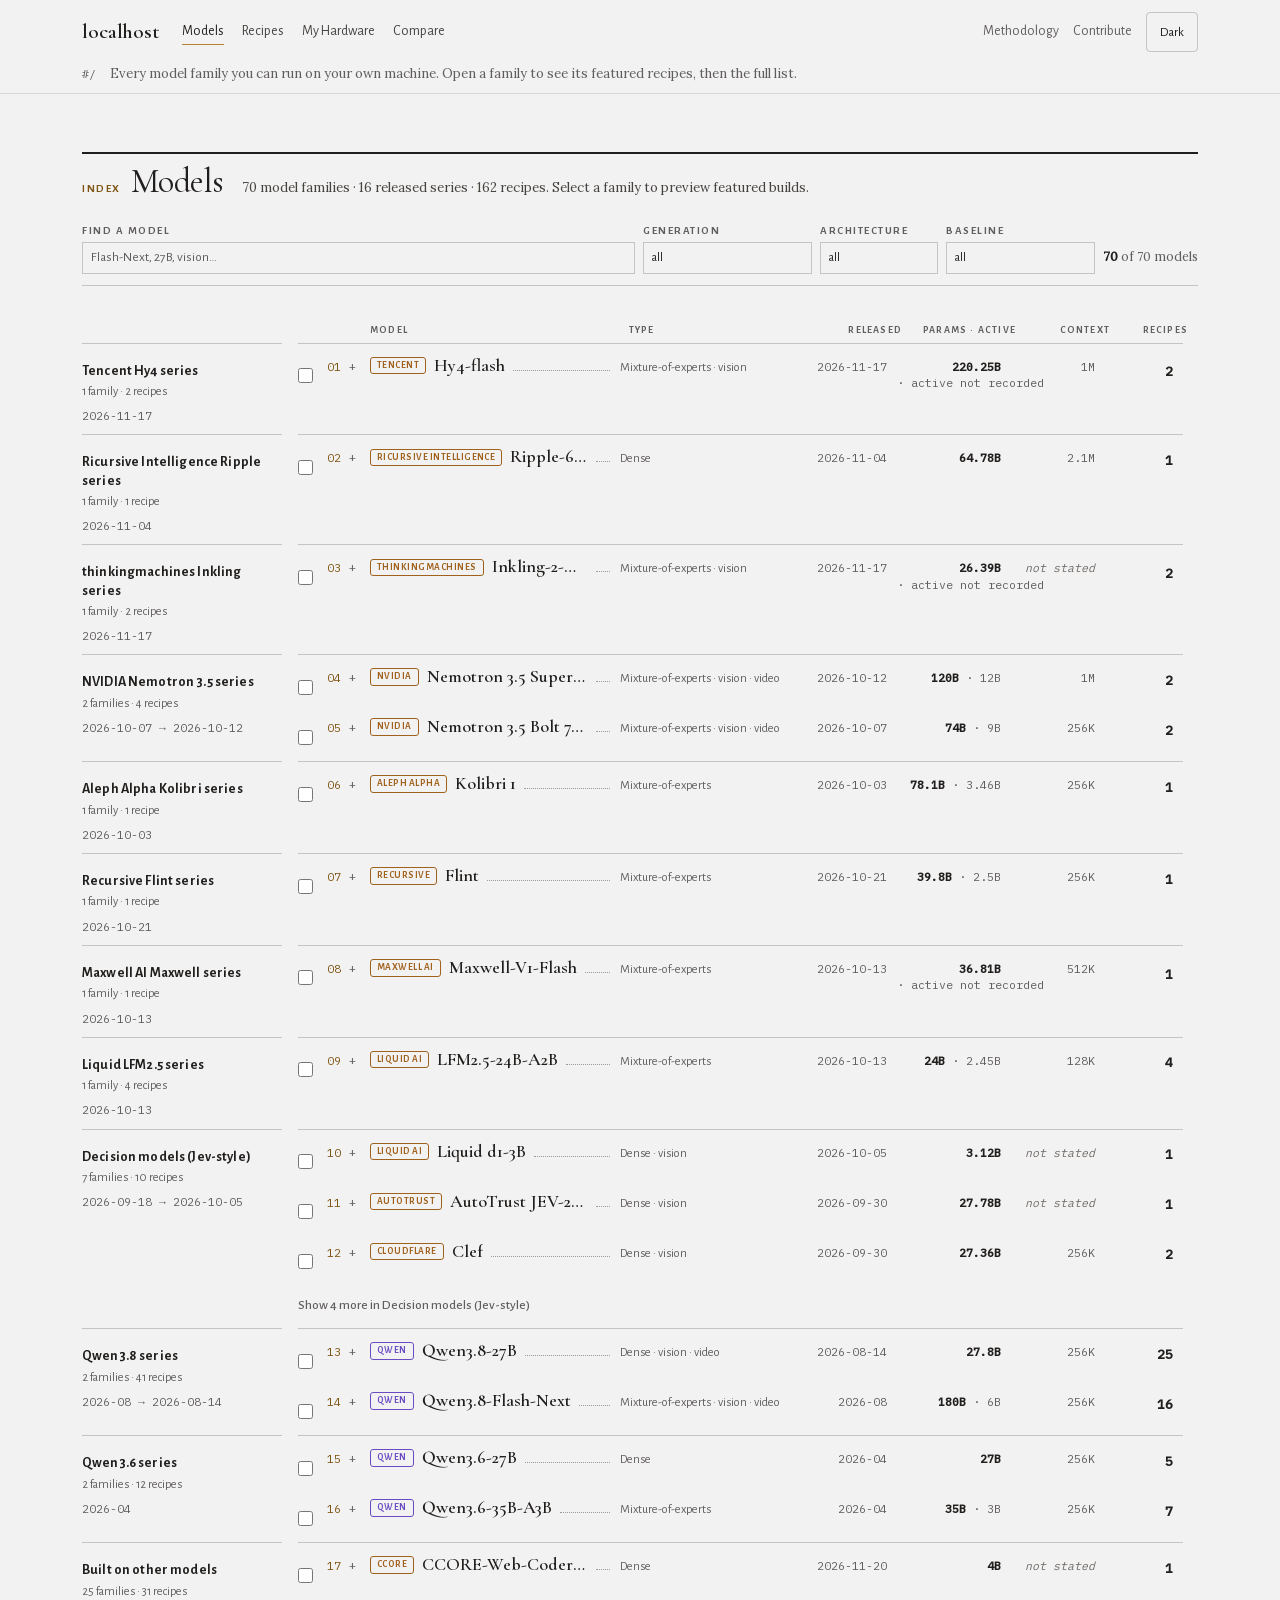
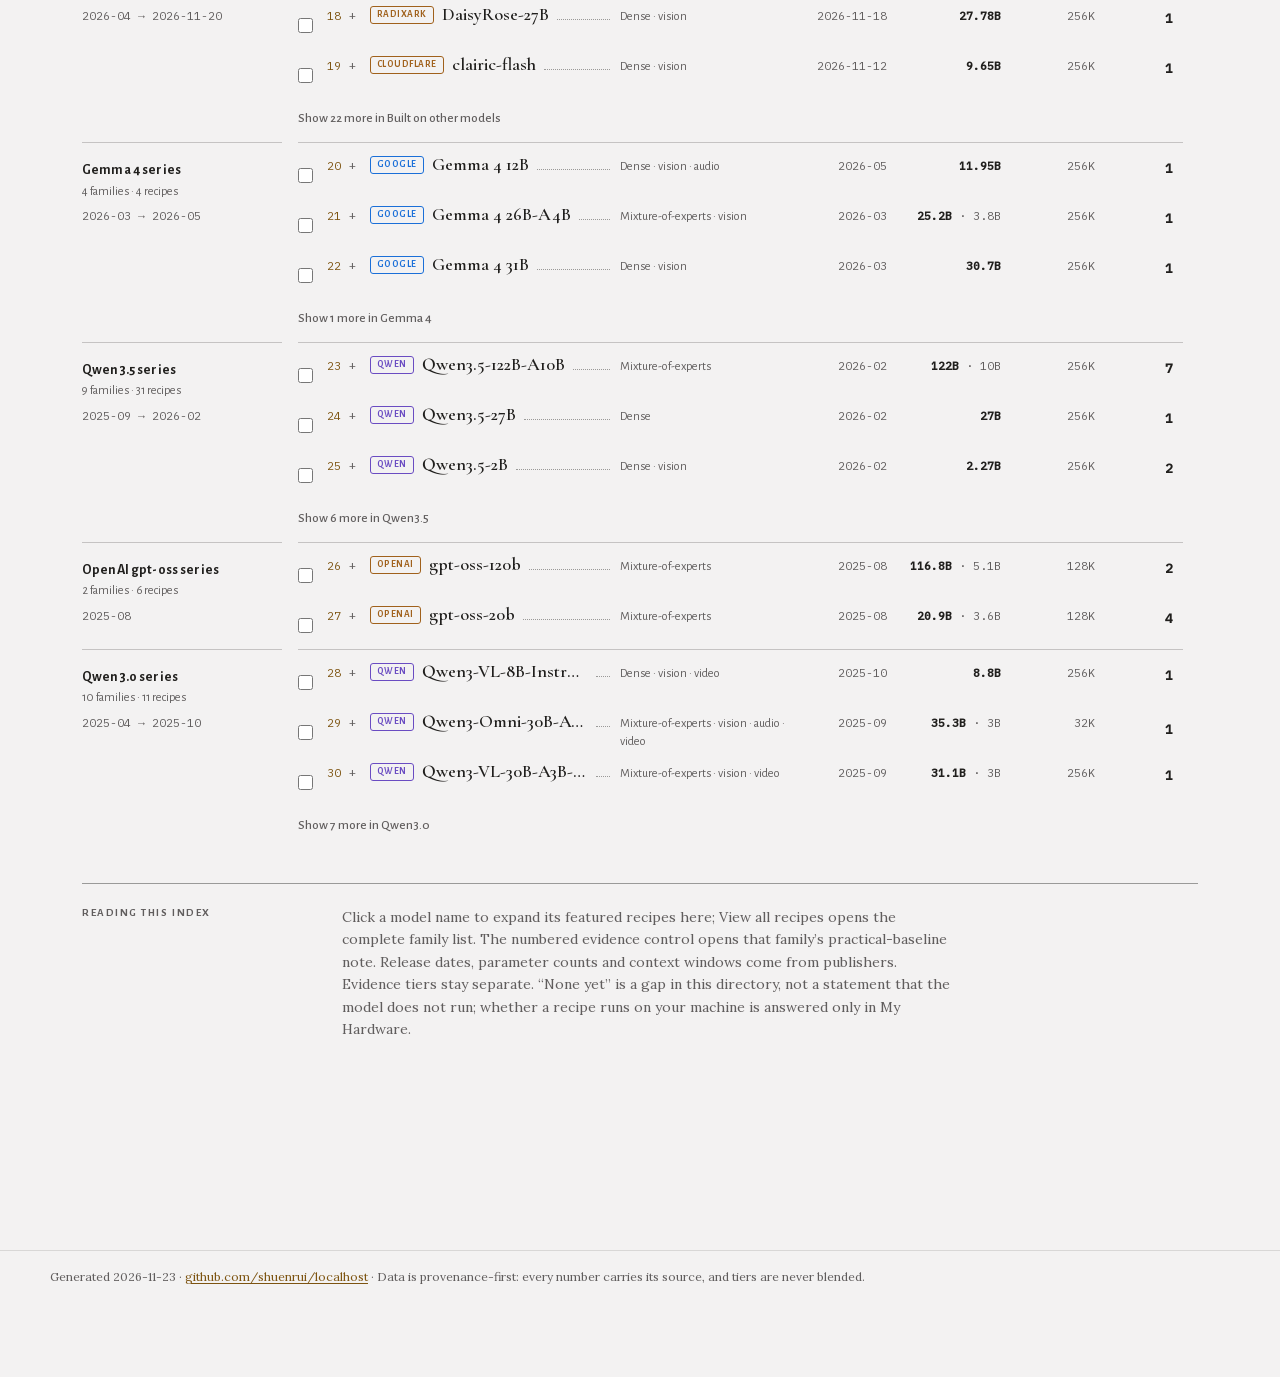
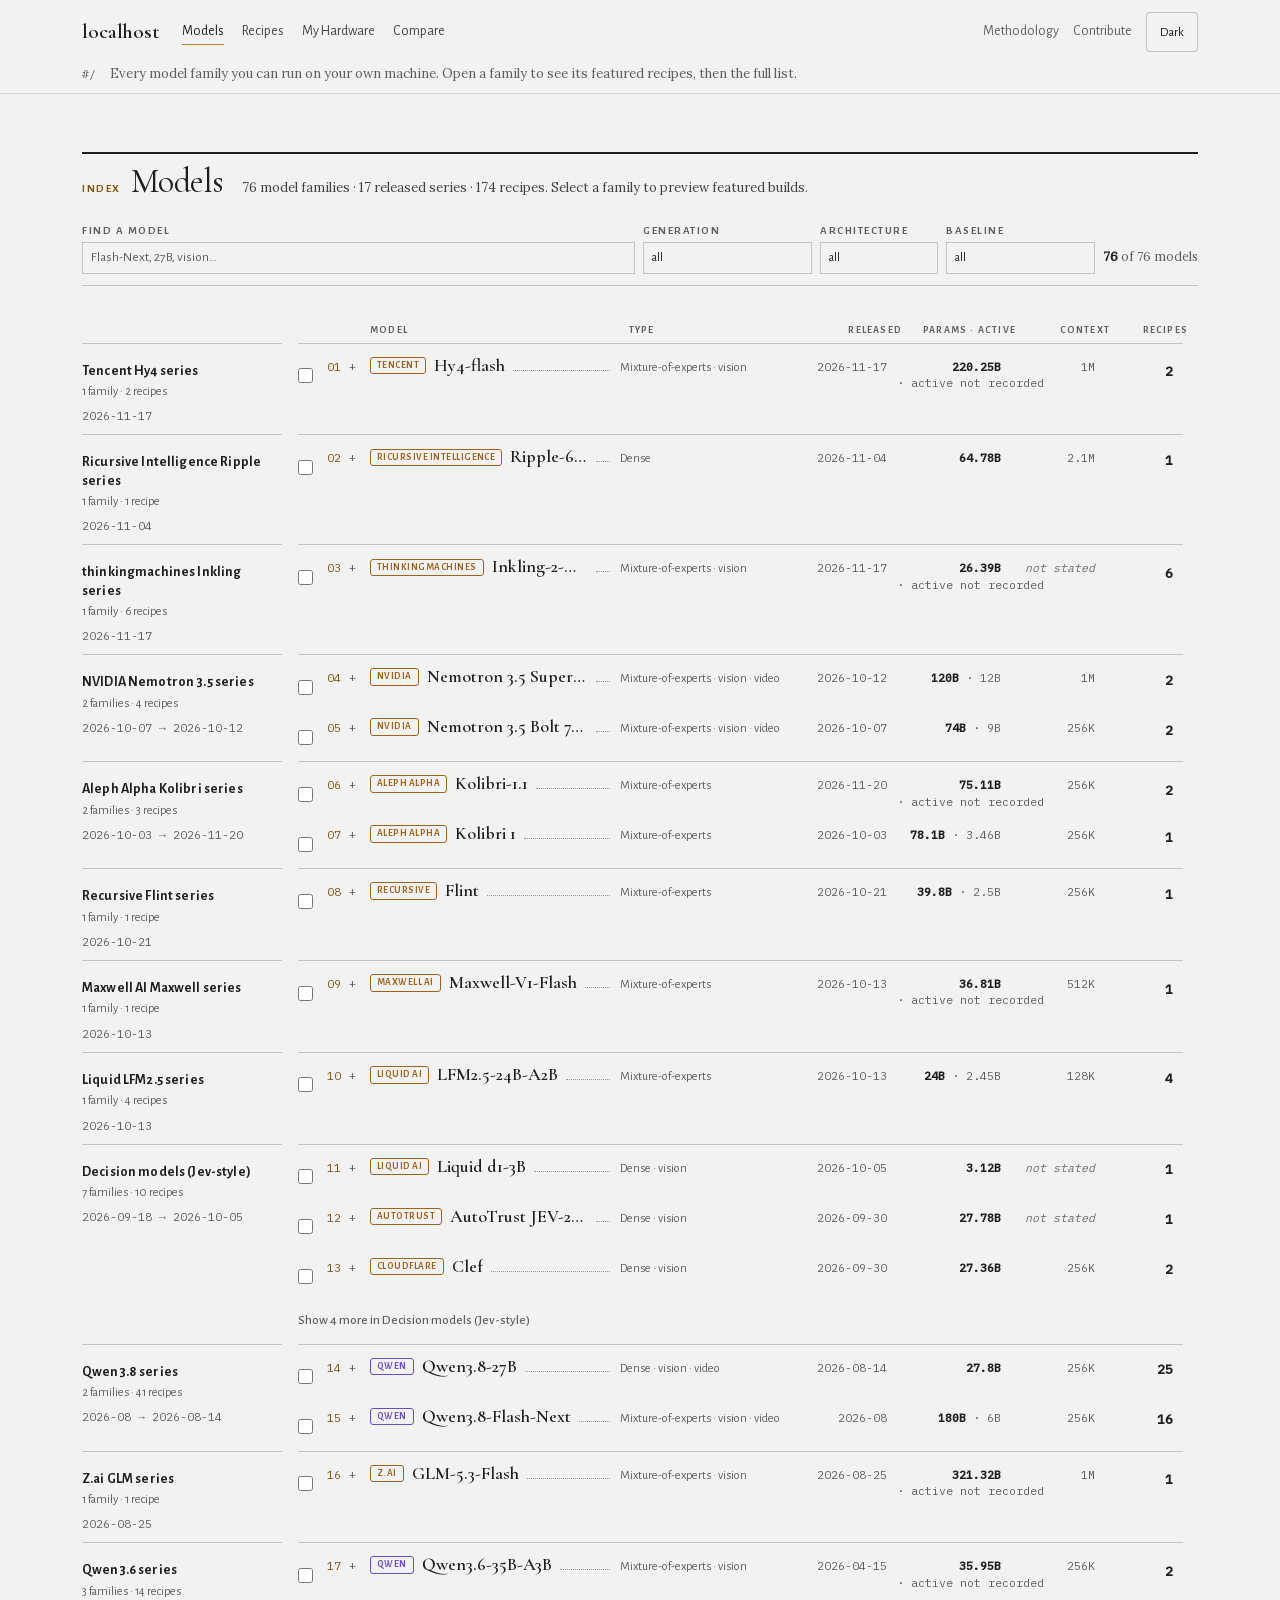
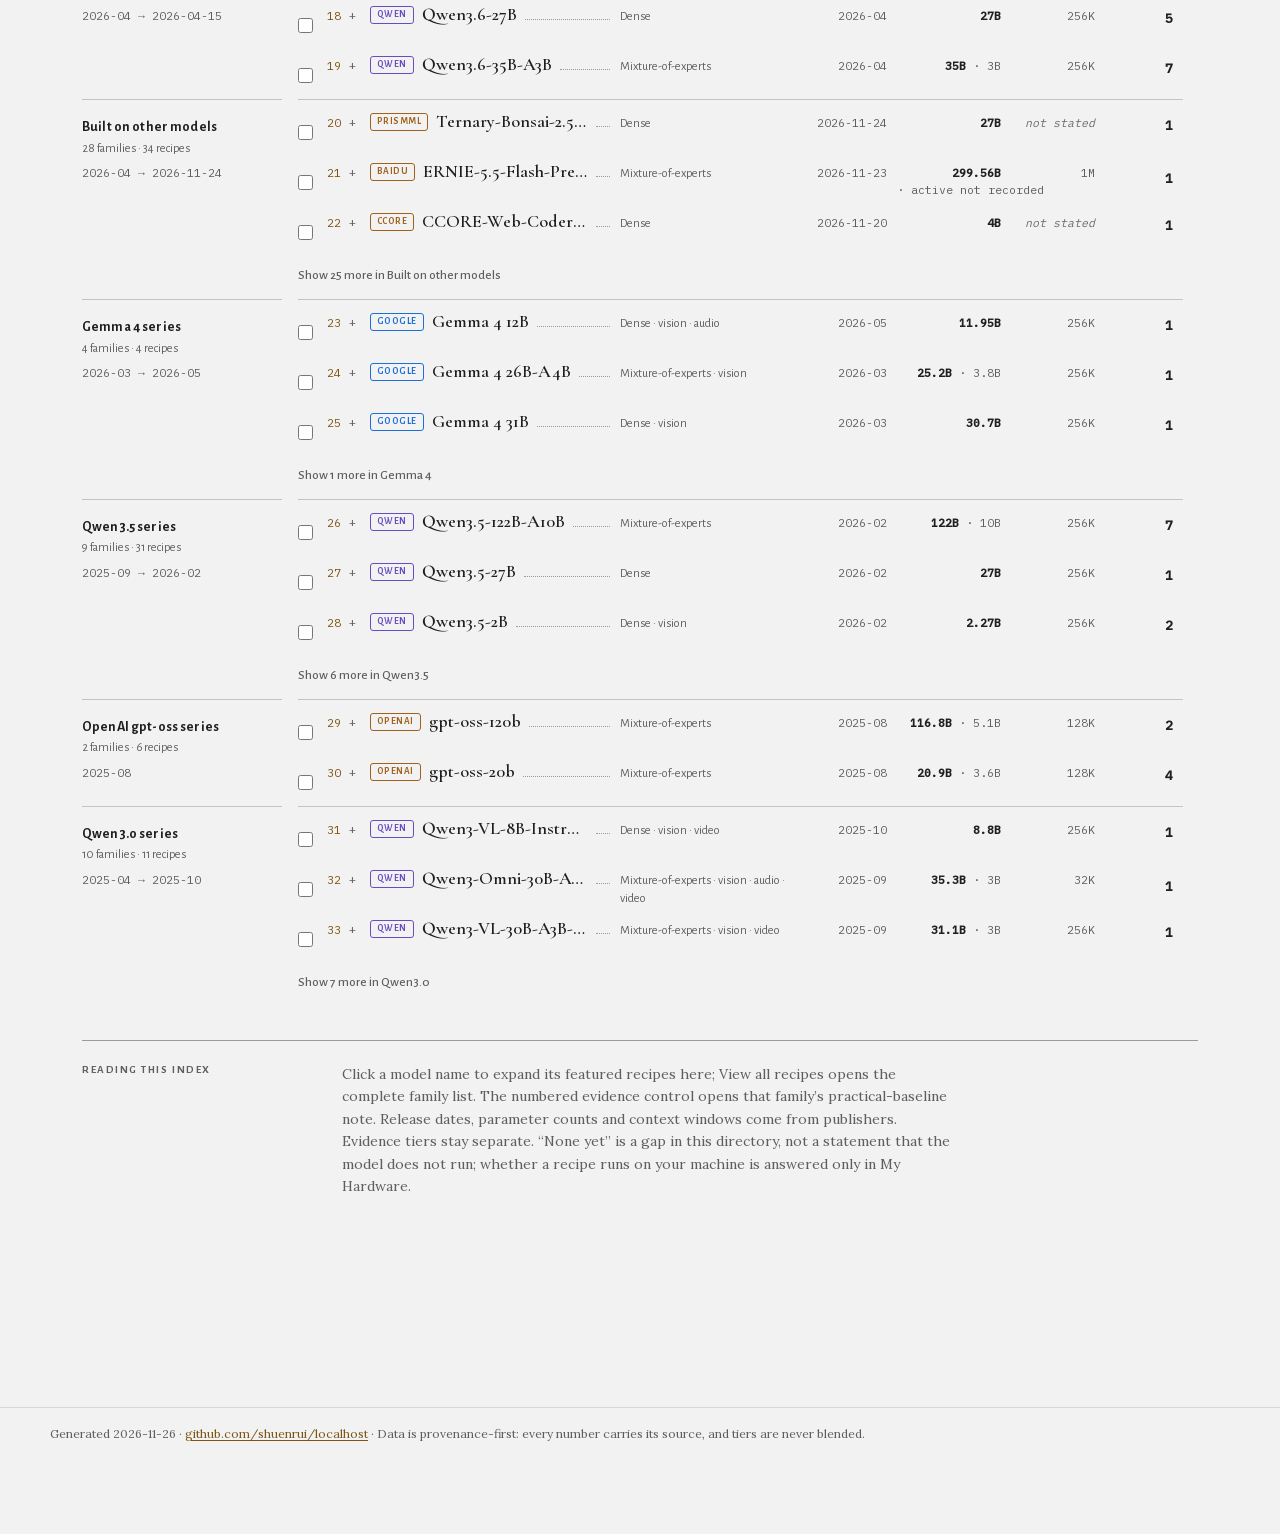
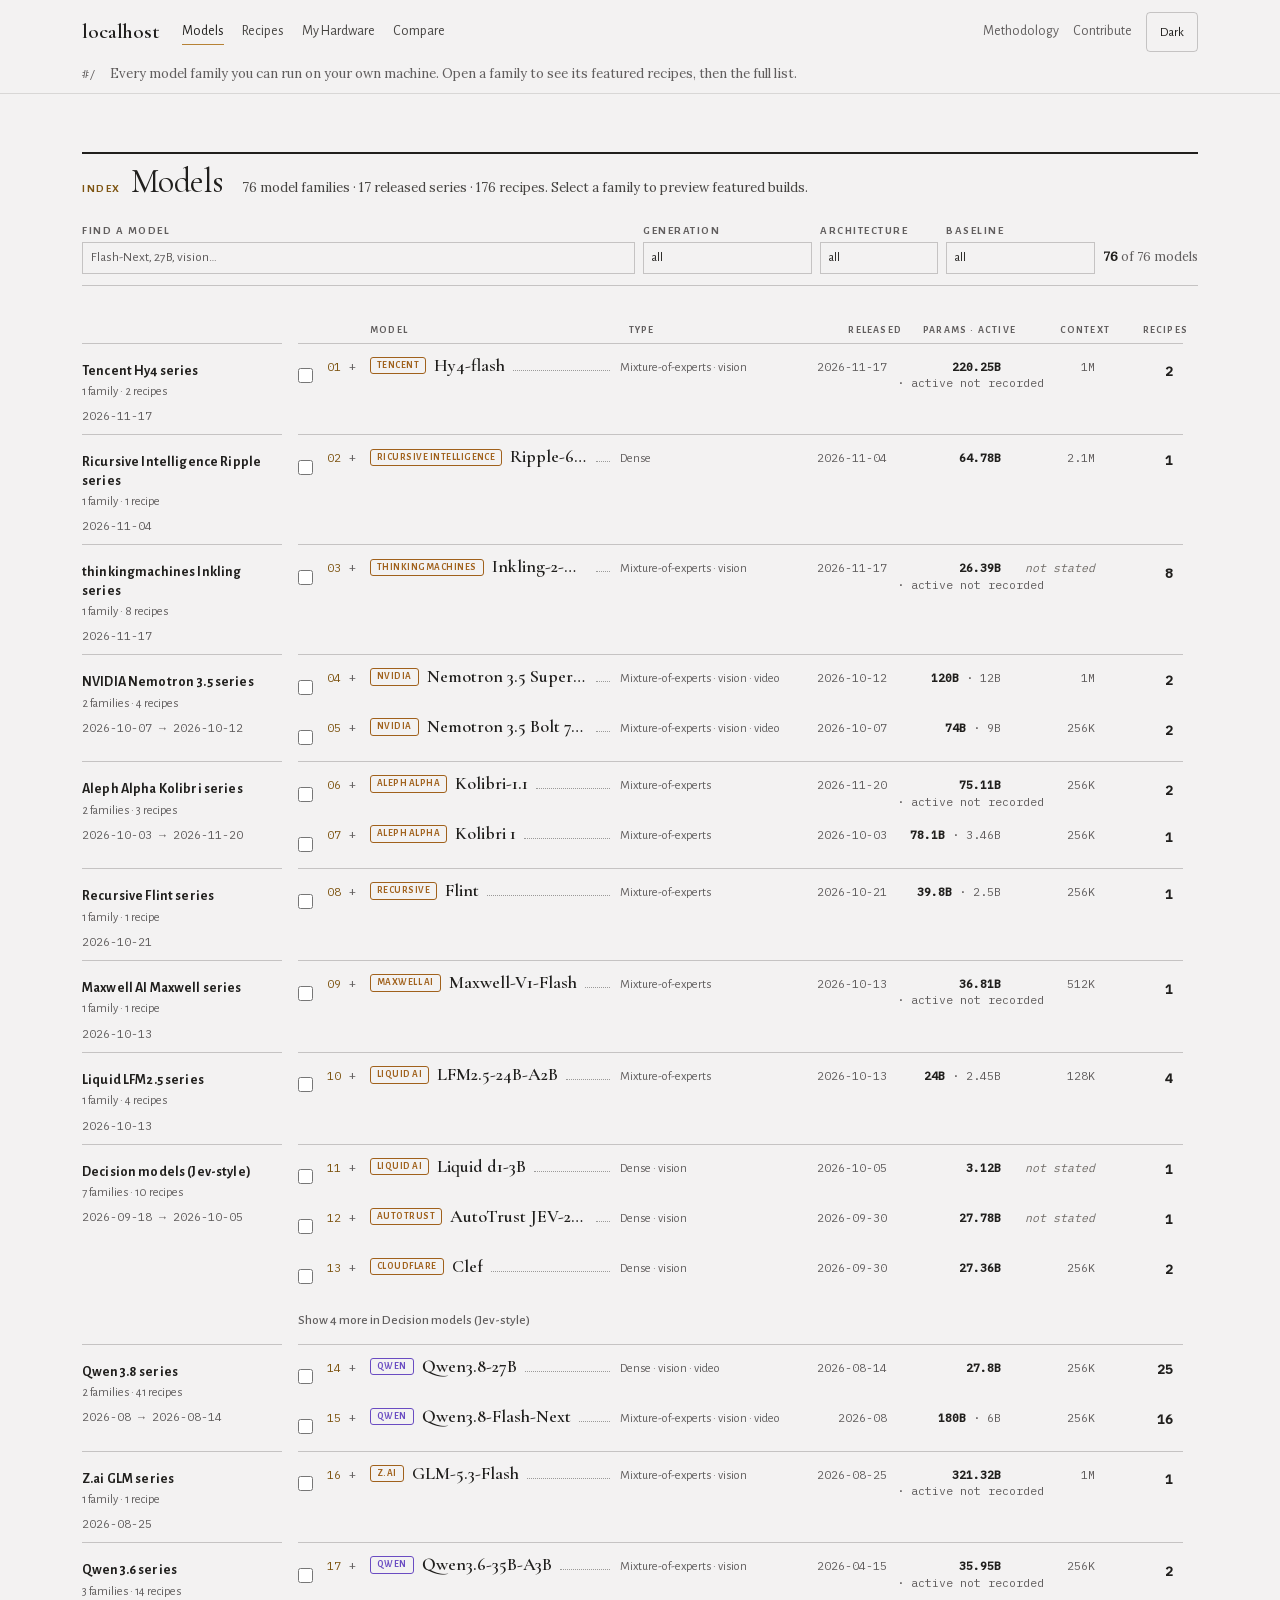
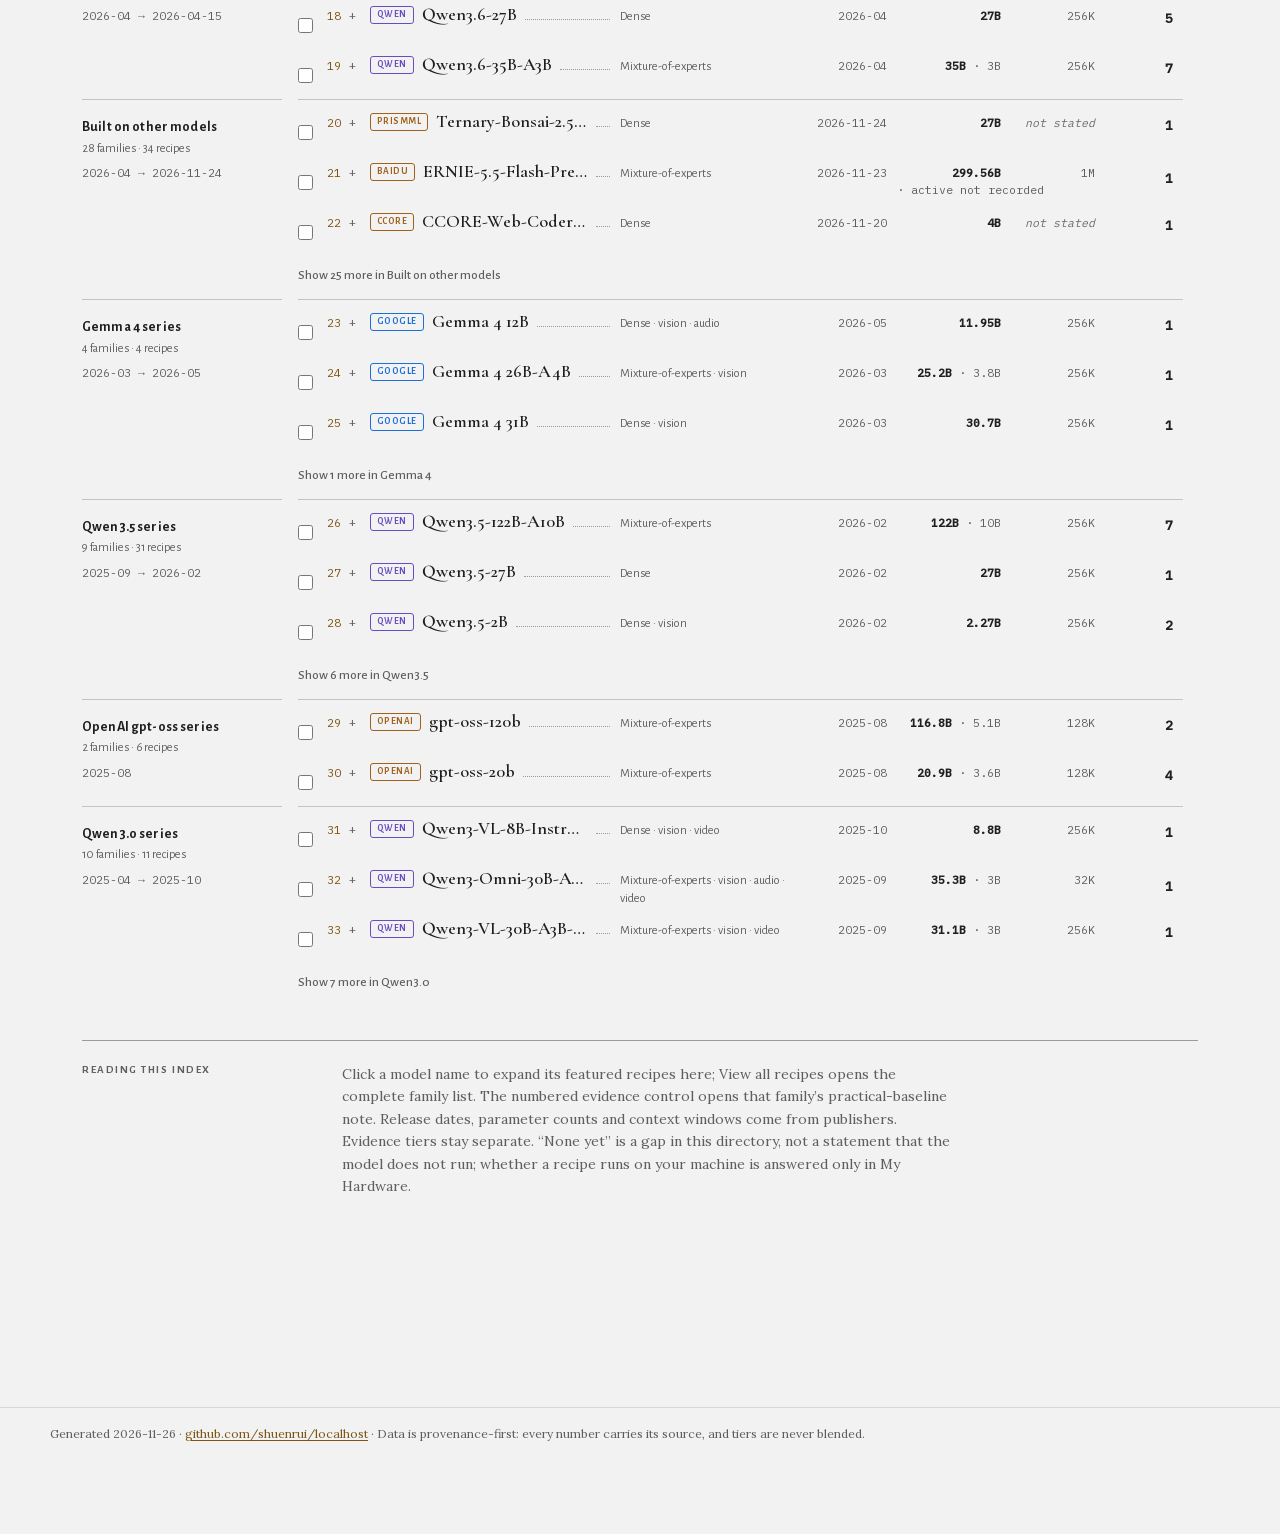
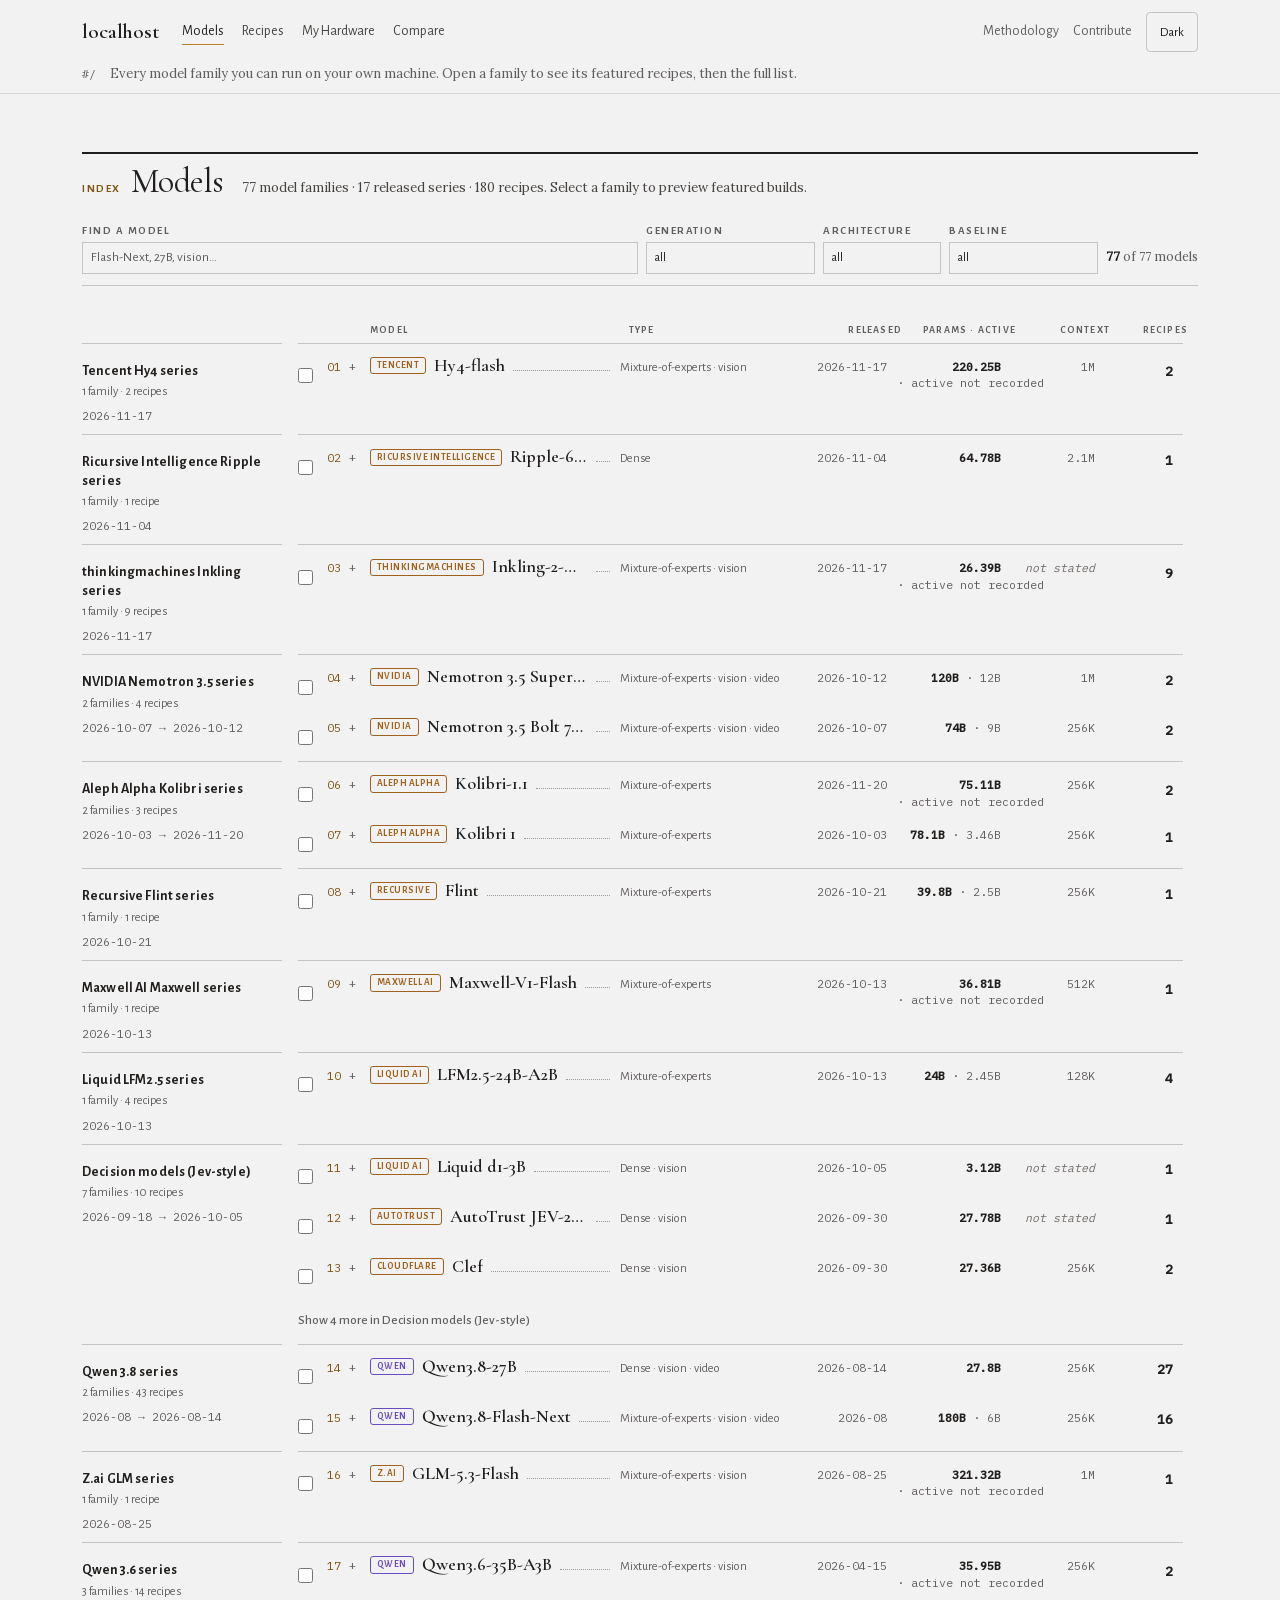
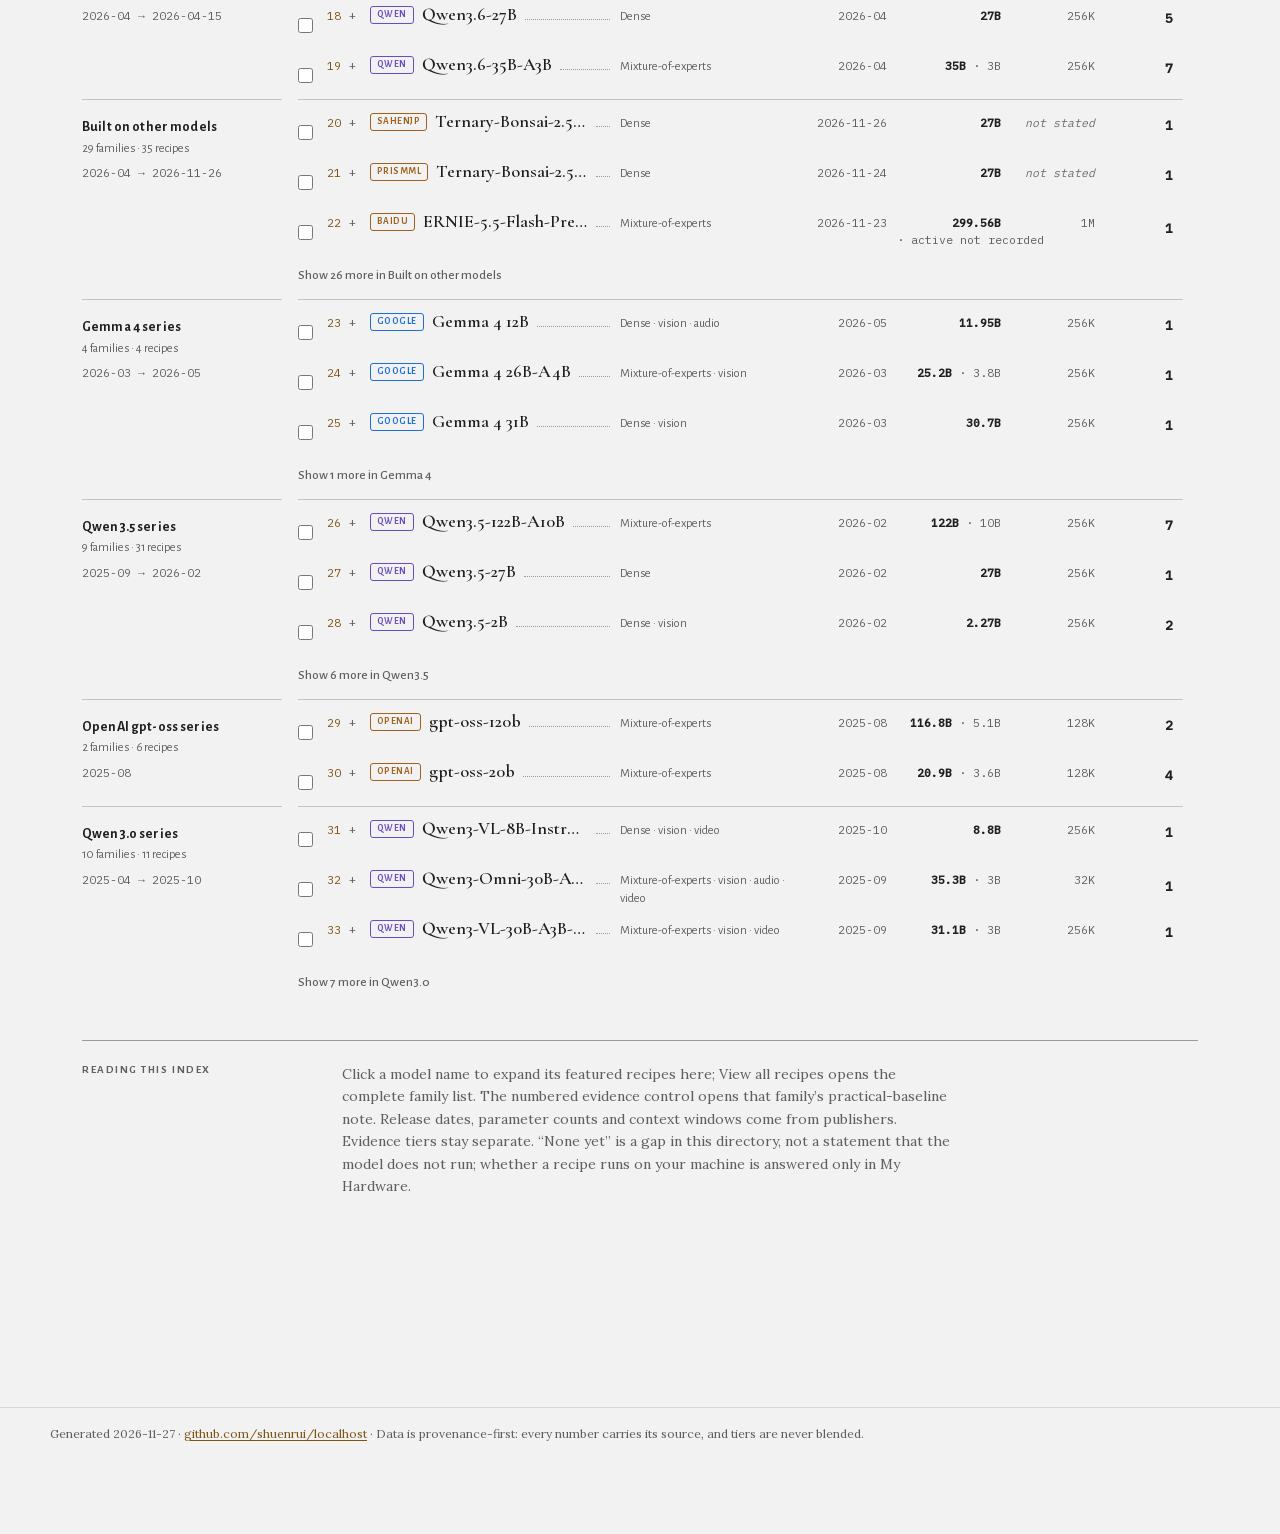
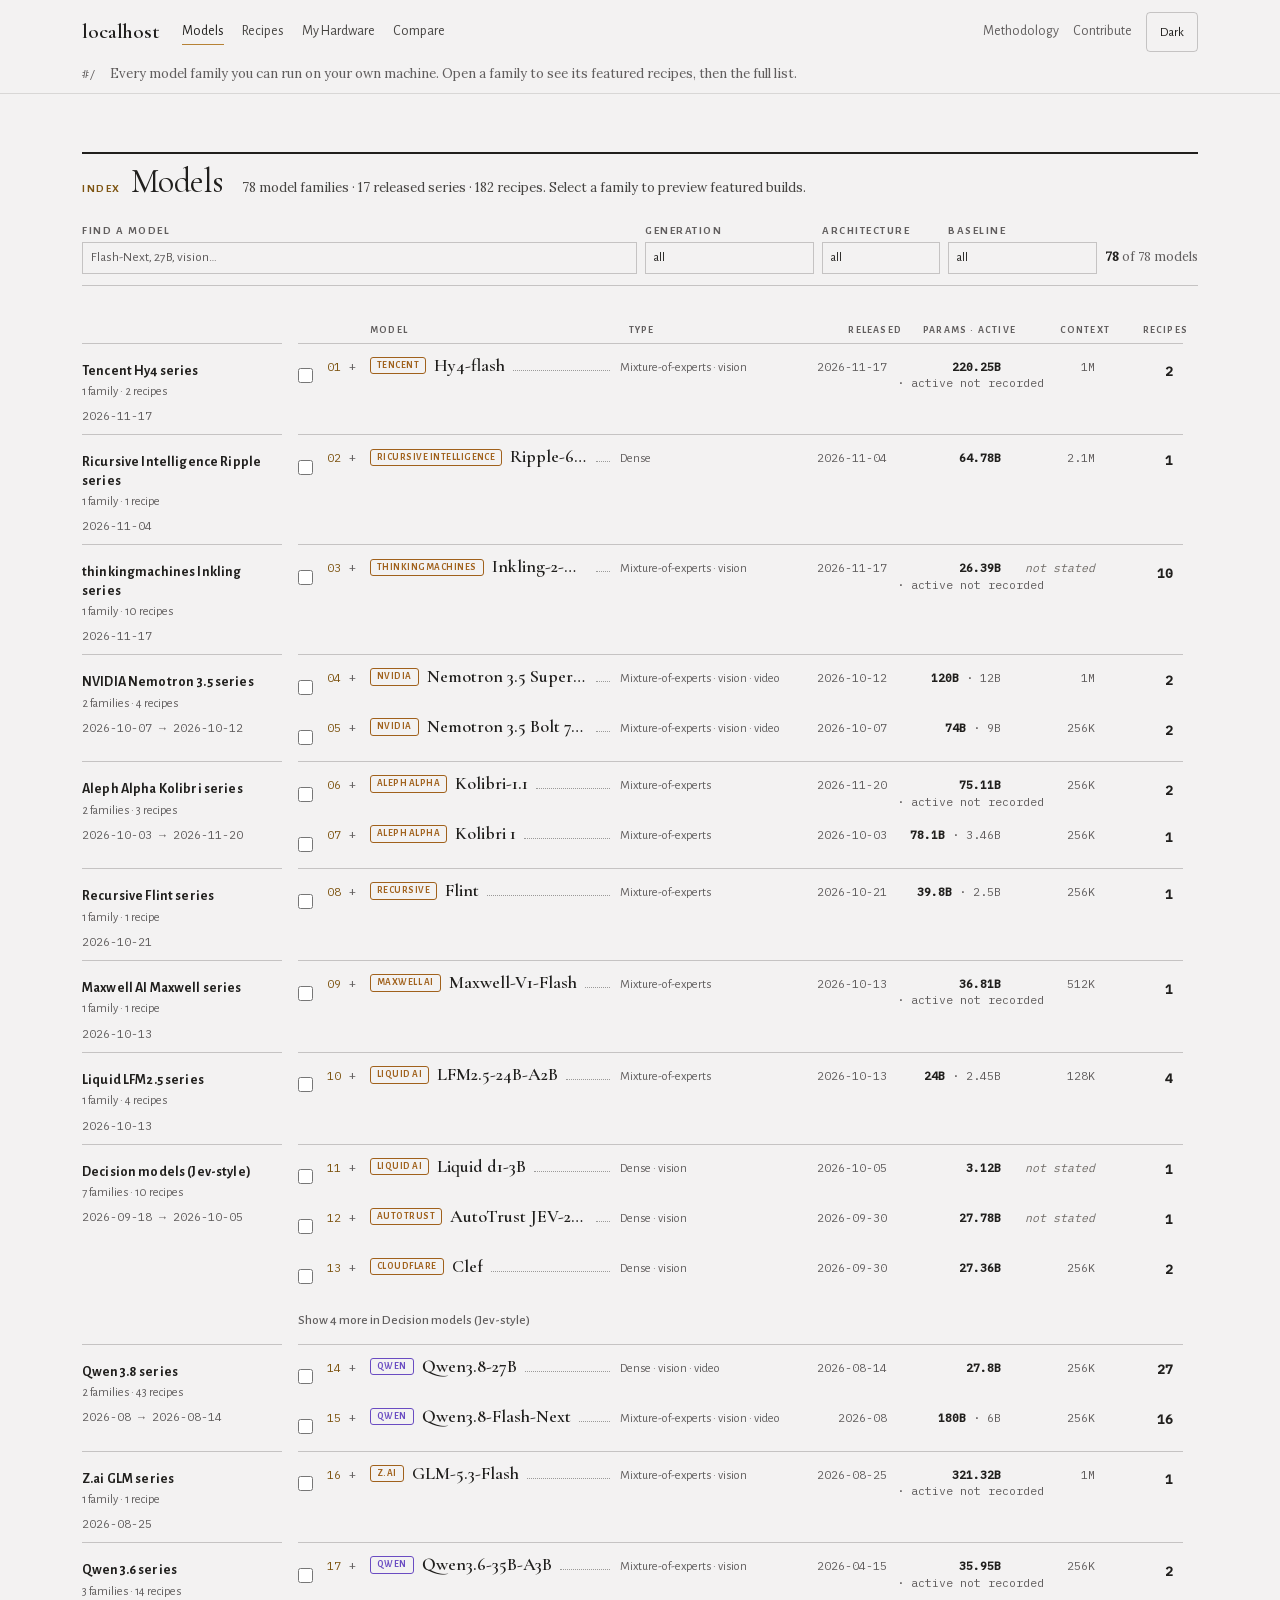
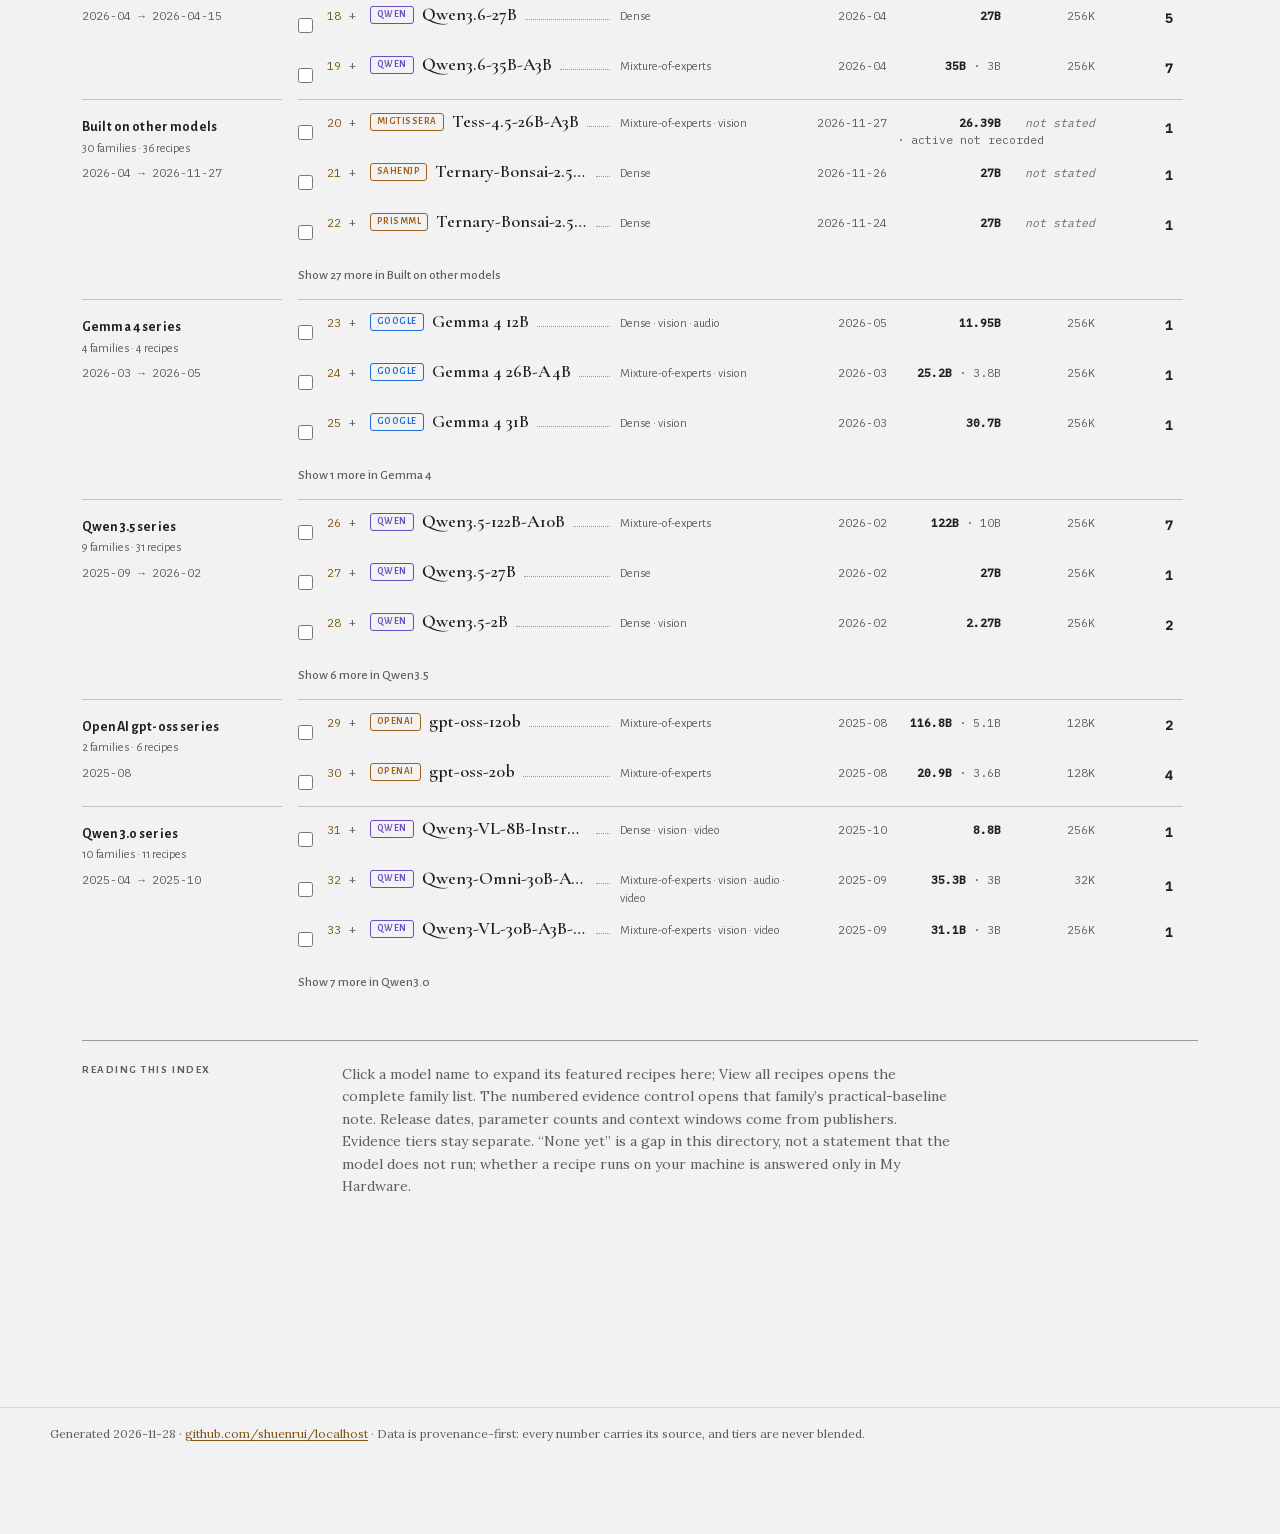
